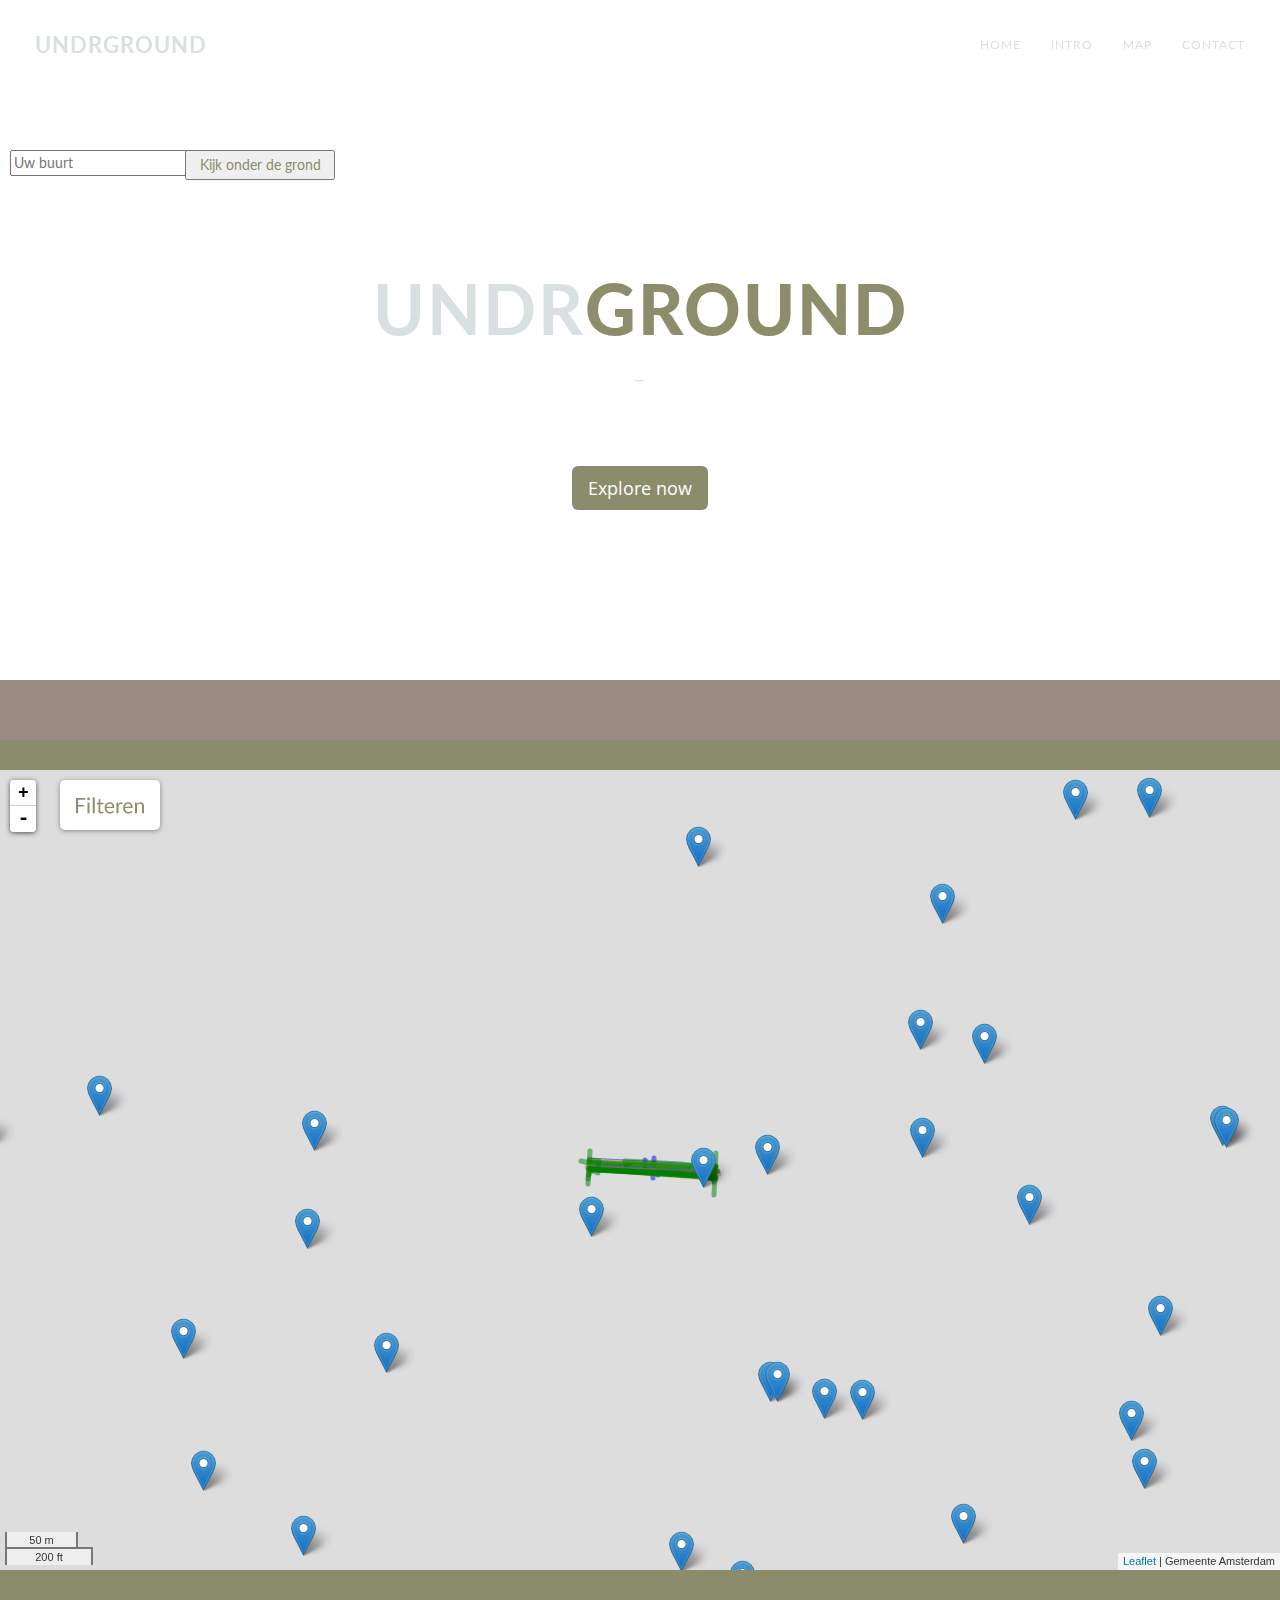
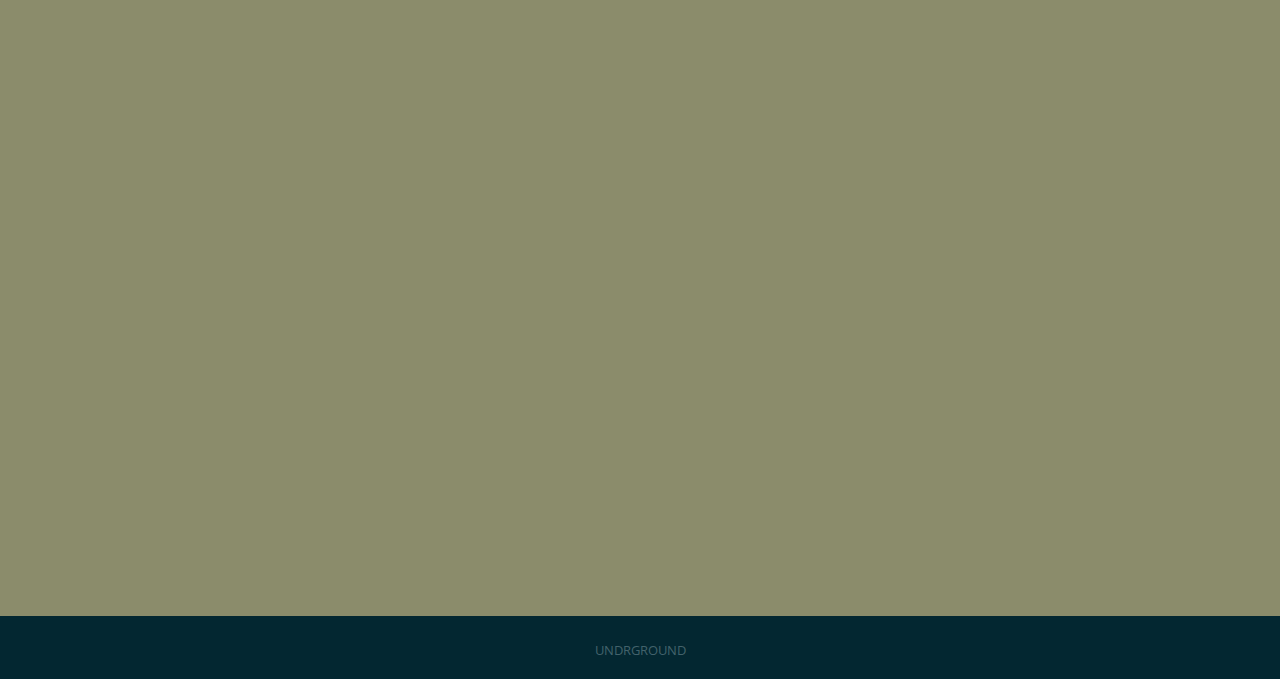
==== index.html @ a75edb36 "Initial commit" ====
<!DOCTYPE html>
<html lang="en">
<head>
<meta charset="utf-8">
<meta name="viewport" content="width=device-width, initial-scale=1">
<title>UNDRGROUND</title>
<meta name="description" content="">
<meta name="author" content="">

<!-- Favicons
    ================================================== -->
<link rel="shortcut icon" href="img/favicon.ico" type="image/x-icon">
<link rel="apple-touch-icon" href="img/apple-touch-icon.png">
<link rel="apple-touch-icon" sizes="72x72" href="img/apple-touch-icon-72x72.png">
<link rel="apple-touch-icon" sizes="114x114" href="img/apple-touch-icon-114x114.png">

<!-- Bootstrap -->
<link rel="stylesheet" type="text/css"  href="css/bootstrap.css">
<link rel="stylesheet" type="text/css" href="fonts/font-awesome/css/font-awesome.css">

<!-- Slider
    ================================================== -->
<link href="css/owl.carousel.css" rel="stylesheet" media="screen">
<link href="css/owl.theme.css" rel="stylesheet" media="screen">

<!-- Stylesheet
    ================================================== -->
<link rel="stylesheet" type="text/css"  href="css/style.css">
<link rel="stylesheet" type="text/css" href="css/animate.min.css">
<link href='http://fonts.googleapis.com/css?family=Lato:400,700,900,300' rel='stylesheet' type='text/css'>
<link href='http://fonts.googleapis.com/css?family=Open+Sans:400,700,800,600,300' rel='stylesheet' type='text/css'>
<script type="text/javascript" src="js/modernizr.custom.js"></script>
  <link rel="stylesheet" href="leaflet/leaflet.css" />
  <script src="leaflet/leaflet.js"></script>
  <link rel="stylesheet" type="text/css" href="css/mapstyle.css" />
  <script src="js/jquery-1.12.0.js"></script>
  <script src="js/jquery.scrollTo.js"></script>
  <script type="text/javascript" src="js/TweenMax.min.js"></script>
  <script type="text/javascript" src="scrollmagic/minified/ScrollMagic.min.js"></script>
  <script type="text/javascript" src="scrollmagic/uncompressed/ScrollMagic.js"></script>
  <script src="https://cdnjs.cloudflare.com/ajax/libs/ScrollMagic/2.0.3/plugins/animation.gsap.min.js"></script>
  <script src="https://cdnjs.cloudflare.com/ajax/libs/ScrollMagic/2.0.2/plugins/debug.addIndicators.min.js"></script>

<!-- HTML5 shim and Respond.js for IE8 support of HTML5 elements and media queries -->
<!-- WARNING: Respond.js doesn't work if you view the page via file:// -->
<!--[if lt IE 9]>
      <script src="https://oss.maxcdn.com/html5shiv/3.7.2/html5shiv.min.js"></script>
      <script src="https://oss.maxcdn.com/respond/1.4.2/respond.min.js"></script>
    <![endif]-->
</head>
<body>
<div id="preloader">
  <div id="status"> <img src="img/preloader.gif" height="64" width="64" alt=""> </div>
</div>
<!-- Navigation
    ==========================================-->
<nav id="menu" class="navbar navbar-default navbar-fixed-top">
  <div class="container"> 
    <!-- Brand and toggle get grouped for better mobile display -->
    <div class="navbar-header">
      <button type="button" class="navbar-toggle collapsed" data-toggle="collapse" data-target="#bs-example-navbar-collapse-1"> <span class="sr-only">Toggle navigation</span> <span class="icon-bar"></span> <span class="icon-bar"></span> <span class="icon-bar"></span> </button>
      <a class="navbar-brand" href="index.html"><i class="fa fa-flag-checkered fa-flip-horizontal"></i> UNDRGROUND<strong></strong></a> </div>
    
    <!-- Collect the nav links, forms, and other content for toggling -->
    <div class="collapse navbar-collapse" id="bs-example-navbar-collapse-1">
      <ul class="nav navbar-nav navbar-right">
        <li><a href="#home" class="page-scroll">Home</a></li>
        <li><a href="#services-section" class="page-scroll">Intro</a></li>
        <li><a href="#about-section" class="page-scroll">Map</a></li>
        <li><a href="#contact-section" class="page-scroll">Contact</a></li>
      </ul>
    </div>
    <!-- /.navbar-collapse --> 
  </div>
  <!-- /.container-fluid --> 
</nav>

<!-- Header -->
<header class="text-center" name="home">
  <div class="intro-text">
    <h1 class="wow fadeInDown">Undr<strong><span class="color">ground</span></strong></h1>
    <p class="wow fadeInDown">_</p>
    <a href="#about-section" class="btn btn-default btn-lg page-scroll wow fadeInUp" data-wow-delay="200ms">Explore now</a> </div>
</header>

<!-- Services Section -->
<div id="services-section" class="text-center">
  <div class="container">
    <div class="section-title wow fadeInDown">
      <h2 class="none"><strong>INTRO</strong></h2>
      <?xml version="1.0" encoding="utf-8"?>
<!-- Generator: Adobe Illustrator 17.0.0, SVG Export Plug-In . SVG Version: 6.00 Build 0)  -->
<div id="wrap">
<div id="anim">

</div>
</div>

    </div>
  </div>
</div>
<!-- About Section -->
<div id="about-section">
  <div>
    <div class="section-title text-center wow fadeInDown">
      <h2 class="none"><strong></strong>MAP</h2>
      <input type="text" id="search" placeholder="Uw buurt" required="required">
      <button onclick="undrGround()" type="submit" id="zoek">Kijk onder de grond</button>
        <div id="map"></div>
    </div>
  </div>
</div>
<!-- Contact Section -->
<div id="contact-section" class="text-center">
  <div class="container">
    <div class="section-title wow fadeInDown">
      <h2><strong>CONTACT</strong> UNDRGROUND</h2>
      <hr>
      <p>Heeft u vragen over graafwerkzaamheden of kabels/leidingen? Neem dan contact met ons op.</p>
    </div>
    <div class="col-md-8 col-md-offset-2 wow fadeInUp" data-wow-delay="400ms">
	<h3>Stuur ons een bericht</h3>
      <form name="sentMessage" id="contactForm" novalidate>
        <div class="row">
          <div class="col-md-6">
            <div class="form-group">
              <input type="text" id="name" class="form-control" placeholder="Uw naam" required="required">
              <p class="help-block text-danger"></p>
            </div>
          </div>
          <div class="col-md-6">
            <div class="form-group">
              <input type="email" id="email" class="form-control" placeholder="Uw email" required="required">
              <p class="help-block text-danger"></p>
            </div>
          </div>
        </div>
        <div class="form-group">
          <textarea name="message" id="message" class="form-control" rows="4" placeholder="Uw bericht" required></textarea>
          <p class="help-block text-danger"></p>
        </div>
        <div id="success"></div>
        <button type="submit" class="btn btn-default">Versturen</button>
      </form>
    </div>
  </div>
</div>
<div id="footer">
  <div class="container">
      <p>UNDRGROUND</p>
  </div>
</div>


<!-- jQuery (necessary for Bootstrap's JavaScript plugins) --> 
<script src="https://ajax.googleapis.com/ajax/libs/jquery/1.11.1/jquery.min.js"></script> 
<script type="text/javascript" src="js/jquery.1.11.1.js"></script> 
<!-- Include all compiled plugins (below), or include individual files as needed --> 
<script type="text/javascript" src="js/bootstrap.js"></script> 
<script type="text/javascript" src="js/SmoothScroll.js"></script> 
<script type="text/javascript" src="js/wow.min.js"></script> 
<script type="text/javascript" src="js/jquery.prettyPhoto.js"></script> 
<script type="text/javascript" src="js/jquery.isotope.js"></script> 
<script type="text/javascript" src="js/jqBootstrapValidation.js"></script> 
<script type="text/javascript" src="js/contact_me.js"></script> 
<script type="text/javascript" src="js/owl.carousel.js"></script> 

<!-- Javascripts
    ================================================== --> 
<script type="text/javascript" src="js/main.js"></script>
  <script type="text/javascript" src="js/amsterdam.js"></script>
  <script type="text/javascript" src="js/scriptmap.js"></script>
</body>
</html>
---- css/style.css ----
body, html {
	font-family: 'Lato', sans-serif;
	text-rendering: optimizeLegibility !important;
	-webkit-font-smoothing: antialiased !important;
	color: #1c424d;
}
h1 {
	font-weight: 700;
}
h1 strong {
	font-weight: 900;
}
h2 {
	font-size: 36px;
	margin: 0;
}
h3 {
	font-size: 16px;
	font-weight: 700;
}
h5 {
	text-transform: uppercase;
	font-weight: 700;
	line-height: 20px;
}
p {
	font-family: 'Open Sans', sans-serif;
	font-size: 13px;
}
a {
	color: #5b777f;
	transition: all 0.5s;
}
a:hover, a:focus {
	text-decoration: none;
	color: #f1c40f;
}
.img-centered {
	margin: 0 auto;
}
ul, ol {
	list-style: none;
}
.clearfix:after {
	visibility: hidden;
	display: block;
	font-size: 0;
	content: " ";
	clear: both;
	height: 0;
}
.clearfix {
	display: inline-block;
}
* html .clearfix {
	height: 1%;
}
.clearfix {
	display: block;
}
#preloader {
	position: fixed;
	top: 0;
	left: 0;
	right: 0;
	bottom: 0;
	background: #032e3a;
	z-index: 99999;
	height: 100%;
}
#status {
	position: absolute;
	left: 50%;
	top: 50%;
	width: 64px;
	height: 64px;
	margin: -32px 0 0 -32px;
	padding: 0;
}
.section-title {
	padding: 30px 0;
}
.section-title h2 {
	font-weight: 400;
	margin-bottom: 26px;
}
hr {
	height: 3px;
	width: 60px;
	position: relative;
	background: #626a29;
	border: 0;
	margin-bottom: 30px;
}
/* Navigation */
#menu {
	padding: 20px;
	transition: all 0.8s;
}
#menu.navbar-default {
	background-color: rgba(248, 248, 248, 0);
	border-color: rgba(231, 231, 231, 0);
}
#menu a.navbar-brand {
	text-transform: uppercase;
	font-size: 22px;
	color: #d9e0e2;
	font-weight: 700;
	letter-spacing: 1px;
}
#menu a.navbar-brand i.fa {
	color: #8B8C6B;
}
#menu.navbar-default .navbar-nav > li > a {
	text-transform: uppercase;
	color: #d9e0e2;
	font-size: 12px;
	letter-spacing: 1px;
}
#menu.navbar-default .navbar-nav > li > a:hover {
	color: #8B8C6B;
}
.on {
	background-color: #032731 !important;
	padding: 0 !important;
}
.navbar-default .navbar-nav > .active > a, .navbar-default .navbar-nav > .active > a:hover, .navbar-default .navbar-nav > .active > a:focus {
	color: ##8B8C6B !important;
	background-color: transparent;
}
.navbar-toggle {
	border-radius: 0;
}
.navbar-default .navbar-toggle:hover, .navbar-default .navbar-toggle:focus {
	background-color: #8B8C6B;
	border-color: #8B8C6B;
}
.navbar-default .navbar-toggle:hover>.icon-bar {
	background-color: #FFF;
}
/* Home Style */
header {
	background: url(../img/blaadje.jpg) no-repeat bottom center;
	background-size: cover;
	color: #d9e0e2;
	position: relative;
	height: 100%;
}
header p {
	color: #d9e0e2;
	font-size: 20px;
	margin-bottom: 80px;
	text-transform: uppercase;
	letter-spacing: 1px;
}
.intro-text {
	position: relative;
	padding-top: 250px;
	padding-right: 0;
	padding-left: 0;
	padding-bottom: 170px;
}
.intro-text H1 {
	font-size: 70px;
	text-transform: uppercase;
	color: #d9e0e2;
	letter-spacing: 2px;
}
.color {
	color: #8D8C6B;
}
.btn-default {
	color: #fff;
	font-family: 'Open Sans', sans-serif;
	background-color: #8B8C6B;
	border: 0;
	margin: 0 8px;
	font-size: 18px;
	transition: all 0.5s;
}
.btn-default:hover, .btn-default:focus, .btn-default.focus, .btn-default:active, .btn-default.active {
	background-color: #8B8C6B;
}
/* Services Section */
#services-section {
	/* Permalink - use to edit and share this gradient: http://colorzilla.com/gradient-editor/#032731+0,032e3a+20,032e3a+100,032731+100 */
	background: rgb(151, 139, 127); /* Old browsers */
	background: -moz-linear-gradient(top, rgba(151, 139, 127, 1) 0%, rgba(151, 139, 127, 1) 25%, rgba(151, 139, 127, 1) 75%, rgba(151, 139, 127, 1) 100%); /* FF3.6-15 */
	background: -webkit-linear-gradient(top, rgba(151, 139, 127, 1) 0%, rgba(151, 139, 127, 1) 25%, rgba(151, 139, 127, 1) 75%, rgba(151, 139, 127, 1) 100%); /* Chrome10-25,Safari5.1-6 */
	background: linear-gradient(to bottom, rgba(151, 139, 127, 1) 0%, rgba(151, 139, 127, 1) 25%, rgba(151, 139, 127, 1) 75%, rgba(151, 139, 127, 1) 100%); /* W3C, IE10+, FF16+, Chrome26+, Opera12+, Safari7+ */
filter: progid:DXImageTransform.Microsoft.gradient( startColorstr='#978B7F', endColorstr='#978B7F', GradientType=0 ); /* IE6-9 */
}
#services-section h4 {
	color: #81969c;
	text-transform: uppercase;
}
.space {
	margin-top: 40px;
}
#services-section i.fa {
	font-size: 40px;
	border: 0;
	width: 100px;
	height: 80px;
	padding: 22px 25px;
	background: #8B8C6B;
	margin-bottom: 6px;
	border-radius: 10%;
	color: #8D8C6B;
	transition: all 0.5s;
}
#services-section .service:hover>i.fa {
	background: #0b3540;
}
/* Gallery Section 
==============================*/
#works-section {
	padding: 80px 0;
	/* Permalink - use to edit and share this gradient: http://colorzilla.com/gradient-editor/#c1a618+0,f1c40f+25,f1c40f+75,c1a618+100 */
	background: rgb(255,255,255); /* Old browsers */
	background: -moz-linear-gradient(top, rgba(255, 255, 255, 1) 0%, rgba(255, 255, 255, 1) 25%, rgba(255, 255, 255, 1) 75%, rgba(255, 255, 255, 1) 100%); /* FF3.6-15 */
	background: -webkit-linear-gradient(top, rgba(255, 255, 255, 1) 0%, rgba(255, 255, 255, 1) 25%, rgba(255, 255, 255, 1) 75%, rgba(255, 255, 255, 1) 100%); /* Chrome10-25,Safari5.1-6 */
	background: linear-gradient(to bottom, rgba(255, 255, 255, 1) 0%, rgba(255, 255, 255, 1) 25%, rgba(255, 255, 255, 1) 75%, rgba(255, 255, 255, 1) 100%); /* W3C, IE10+, FF16+, Chrome26+, Opera12+, Safari7+ */
filter: progid:DXImageTransform.Microsoft.gradient( startColorstr='#ffffff', endColorstr='#ffffff', GradientType=0 ); /* IE6-9 */
}
#works-section i.fa {
	font-size: 30px;
	padding: 5px;
	color: #f1c40f;
}
.categories {
	padding-bottom: 30px;
	text-align: center;
}
#works-section hr {
	background: #a9971c;
}
ul.cat li {
	display: inline-block;
}
ol.type li {
	display: inline-block;
	margin-left: 20px;
}
ol.type li a {
	color: #51633d;
	border: 1px solid #f7dc6f;
	padding: 8px 16px;
	border-radius: 3px;
}
ol.type li a.active {
	background: #f7dc6f;
}
ol.type li a:hover {
	background: #f7dc6f;
}
.isotope-item {
	z-index: 2
}
.isotope-hidden.isotope-item {
	z-index: 1
}
.isotope, .isotope .isotope-item {
	/* change duration value to whatever you like */
	-webkit-transition-duration: 0.8s;
	-moz-transition-duration: 0.8s;
	transition-duration: 0.8s;
}
.isotope-item {
	margin-right: -1px;
	-webkit-backface-visibility: hidden;
	backface-visibility: hidden;
}
.isotope {
	-webkit-backface-visibility: hidden;
	backface-visibility: hidden;
	-webkit-transition-property: height, width;
	-moz-transition-property: height, width;
	transition-property: height, width;
}
.isotope .isotope-item {
	-webkit-backface-visibility: hidden;
	backface-visibility: hidden;
	-webkit-transition-property: -webkit-transform, opacity;
	-moz-transition-property: -moz-transform, opacity;
	transition-property: transform, opacity;
}
.portfolio-item {
	margin-bottom: 30px;
}
.portfolio-item .hover-bg {
	height: 260px;
	overflow: hidden;
	position: relative;
}
.hover-bg .hover-text {
	position: absolute;
	text-align: center;
	margin: 0 auto;
	color: #c0cbce;
	background: rgba(3, 46, 58, 0.8);
	padding: 25% 0;
	height: 100%;
	width: 100%;
	opacity: 0;
	transition: all 0.5s;
}
.hover-bg .hover-text>h4 {
	opacity: 0;
	-webkit-transform: translateY(100%);
	transform: translateY(100%);
	transition: all 0.3s;
	font-size: 20px;
}
.hover-bg:hover .hover-text>h4 {
	opacity: 1;
	-webkit-backface-visibility: hidden;
	-webkit-transform: translateY(0);
	transform: translateY(0);
}
.hover-bg .hover-text>i {
	opacity: 0;
	-webkit-transform: translateY(0);
	transform: translateY(0);
	transition: all 0.3s;
}
.hover-bg:hover .hover-text>i {
	opacity: 1;
	-webkit-backface-visibility: hidden;
	-webkit-transform: translateY(100%);
	transform: translateY(100%);
}
.hover-bg:hover .hover-text {
	opacity: 1;
}
.portfolio-modal .modal-content {
	padding: 100px 0;
	min-height: 100%;
	border: 0;
	border-radius: 0;
	text-align: center;
	background-clip: border-box;
	-webkit-box-shadow: none;
	box-shadow: none;
	background: #f1c40f;
}
.portfolio-modal .modal-content h2 {
	margin-bottom: 15px;
	font-size: 2.5em;
}
.portfolio-modal .modal-content p {
	margin-bottom: 30px;
}
.portfolio-modal .modal-content p.item-intro {
	margin: 10px 0 30px;
	font-size: 14px;
	font-style: italic;
}
.portfolio-modal .modal-content ul.list-inline {
	margin-top: 0;
	margin-bottom: 30px;
}
.portfolio-modal .modal-content img {
	margin-bottom: 30px;
}
.portfolio-modal .close-modal {
	position: absolute;
	top: 25px;
	right: 25px;
	width: 75px;
	height: 75px;
	background-color: transparent;
	cursor: pointer;
}
.portfolio-modal .close-modal:hover {
	opacity: .3;
}
.portfolio-modal .close-modal .lr {
	z-index: 1051;
	width: 1px;
	height: 75px;
	margin-left: 35px;
	background-color: #222;
	-webkit-transform: rotate(45deg);
	-ms-transform: rotate(45deg);
	transform: rotate(45deg);
}
.portfolio-modal .close-modal .lr .rl {
	z-index: 1052;
	width: 1px;
	height: 75px;
	background-color: #222;
	-webkit-transform: rotate(90deg);
	-ms-transform: rotate(90deg);
	transform: rotate(90deg);
}
.portfolio-modal .btn-primary {
	color: #a7b6ba;
	background-color: #1d434e;
	border-color: #1d434e;
}
.portfolio-modal .btn-primary:hover, .portfolio-modal .btn-primary:focus, .portfolio-modal .btn-primary.focus, .portfolio-modal .btn-primary:active, .portfolio-modal .btn-primary.active {
	color: #a7b6ba;
	background-color: #032e3a;
	border-color: #032e3a;
}
/* About Section */
#about-section {
	/* Permalink - use to edit and share this gradient: http://colorzilla.com/gradient-editor/#032731+0,032e3a+20,032e3a+100,032731+100 */
	background: rgb(139,140,107); /* Old browsers */
	background: -moz-linear-gradient(top, rgba(139, 140, 107, 1) 0%, rgba(139, 140, 107, 1) 20%, rgba(139, 140, 107, 1) 100%, rgba(139, 140, 107, 1) 100%); /* FF3.6-15 */
	background: -webkit-linear-gradient(top, rgba(139, 140, 107, 1) 0%, rgba(139, 140, 107, 1) 20%, rgba(139, 140, 107, 1) 100%, rgba(139, 140, 107, 1) 100%); /* Chrome10-25,Safari5.1-6 */
	background: linear-gradient(to bottom, rgba(139, 140, 107, 1) 0%, rgba(139, 140, 107, 1) 20%, rgba(139, 140, 107, 1) 100%, rgba(139, 140, 107, 1) 100%); /* W3C, IE10+, FF16+, Chrome26+, Opera12+, Safari7+ */
filter: progid:DXImageTransform.Microsoft.gradient( startColorstr='#8B8C6B', endColorstr='#8B8C6B', GradientType=0 ); /* IE6-9 */
	color: #fff;
}
#about-section h4 {
	color: #81969c;
	font-size: 20px;
}
#about-section li {
	margin-bottom: 6px;
	list-style: none;
	padding: 0;
}
#about-section li:before {
	content: "✓";
	color: #8B8C6B;
	padding-right: 5px;
}
/* Team Section */
#team-section {
	padding: 80px 0;
	/* Permalink - use to edit and share this gradient: http://colorzilla.com/gradient-editor/#c1a618+0,f1c40f+25,f1c40f+75,c1a618+100 */
	background: rgb(193,166,24); /* Old browsers */
	background: -moz-linear-gradient(top, rgba(193,166,24,1) 0%, rgba(241,196,15,1) 25%, rgba(241,196,15,1) 75%, rgba(193,166,24,1) 100%); /* FF3.6-15 */
	background: -webkit-linear-gradient(top, rgba(193,166,24,1) 0%, rgba(241,196,15,1) 25%, rgba(241,196,15,1) 75%, rgba(193,166,24,1) 100%); /* Chrome10-25,Safari5.1-6 */
	background: linear-gradient(to bottom, rgba(193,166,24,1) 0%, rgba(241,196,15,1) 25%, rgba(241,196,15,1) 75%, rgba(193,166,24,1) 100%); /* W3C, IE10+, FF16+, Chrome26+, Opera12+, Safari7+ */
filter: progid:DXImageTransform.Microsoft.gradient( startColorstr='#c1a618', endColorstr='#c1a618', GradientType=0 ); /* IE6-9 */
}
#team-section hr {
	background: #a9971c;
}
#team-section .item {
	padding: 0;
	margin: 15px;
	text-align: center;
}
img.img-circle.team-img {
	width: 120px;
	height: 120px;
	border: 4px solid transparent;
	transition: all 0.5s;
}
#team-section .thumbnail {
	background: transparent;
	border: 0;
}
#team-section .thumbnail .caption {
	padding: 9px;
	color: #1c424d;
}
#team-section i.fa {
	font-size: 16px;
	color: #faeaab;
	margin-top: 10px;
}
#team-section i.fa:hover {
	color: #1c424d;
}
.owl-theme .owl-controls .owl-page span {
	display: block;
	width: 10px;
	height: 10px;
	margin: 5px 7px;
	filter: Alpha(Opacity=1);
	opacity: 1;
	-webkit-border-radius: 0;
	-moz-border-radius: 20px;
	border-radius: 50%;
	background: #42626b;
	transition: all 0.5s;
}
.owl-theme .owl-controls .owl-page.active span, .owl-theme .owl-controls.clickable .owl-page:hover span {
	filter: Alpha(Opacity=100);
	opacity: 1;
	background: #f1c40f;
}
.owl-theme .owl-controls .owl-page.active span {
	background: #f1c40f;
}
/* Testimonials Section */
#testimonials-section {
	padding: 80px 0;
	/* Permalink - use to edit and share this gradient: http://colorzilla.com/gradient-editor/#032731+0,032e3a+20,032e3a+100,032731+100 */
	background: url(../img/testimonials-bg.jpg);
	background-size: cover;
	background-attachment: fixed;
	color: #5b777f;
}
#testimonial {
	padding: 30px 0;
}
#testimonial .item {
	display: block;
	width: 100%;
	height: auto;
}
#testimonial .item p {
	font-weight: 400;
	margin: 0 0 30px 0;
}
/* Contact Section */
#contact-section {
	padding: 80px 0 20px 0;
	/* Permalink - use to edit and share this gradient: http://colorzilla.com/gradient-editor/#c1a618+0,f1c40f+25,f1c40f+75,c1a618+100 */
	background: rgb(139,140,107); /* Old browsers */
	background: -moz-linear-gradient(top, rgba(139, 140, 107, 1) 0%, rgba(139, 140, 107, 1) 20%, rgba(139, 140, 107, 1) 100%, rgba(139, 140, 107, 1) 100%); /* FF3.6-15 */
	background: -webkit-linear-gradient(top, rgba(139, 140, 107, 1) 0%, rgba(139, 140, 107, 1) 20%, rgba(139, 140, 107, 1) 100%, rgba(139, 140, 107, 1) 100%); /* Chrome10-25,Safari5.1-6 */
	background: linear-gradient(to bottom, rgba(139, 140, 107, 1) 0%, rgba(139, 140, 107, 1) 20%, rgba(139, 140, 107, 1) 100%, rgba(139, 140, 107, 1) 100%); /* W3C, IE10+, FF16+, Chrome26+, Opera12+, Safari7+ */
filter: progid:DXImageTransform.Microsoft.gradient( startColorstr='#8B8C6B', endColorstr='#8B8C6B', GradientType=0 ); /* IE6-9 */
	color: #fff;
}
#contact-section hr {
	background: #a9971c;
}
#contact-section h3 {
	font-size: 20px;
	font-weight: 400;
}
#contact-section form {
	padding: 30px 0;
}
#contact-section .fa {
	color: #f8e287;
	margin-bottom: 10px;
}
label {
	font-size: 12px;
	font-weight: 400;
	font-family: 'Open Sans', sans-serif;
	float: left;
}
#contact-section .form-control {
	display: block;
	width: 100%;
	padding: 6px 12px;
	font-size: 14px;
	line-height: 1.42857143;
	color: #555;
	background-color: #fff;
	background-image: none;
	border: 1px solid #ccc;
	border-radius: 2px;
	-webkit-box-shadow: none;
	box-shadow: none;
	-webkit-transition: none;
	-o-transition: none;
	transition: none;
}
#contact-section .form-control:focus {
	border-color: inherit;
	outline: 0;
	-webkit-box-shadow: transparent;
	box-shadow: transparent;
}
#contact-section .social {
	margin-top: 60px;
}
#contact-section .social ul li {
	display: inline-block;
	margin: 0 20px;
}
#contact-section .social i.fa {
	font-size: 26px;
	padding: 4px 5px;
	color: #f8e287;
	transition: all 0.5s;
}
#contact-section .social i.fa:hover {
	color: #032731;
}
#contact-section .btn {
	background: transparent;
	border: 2px solid #fef9e7;
	border-radius: 4px;
	padding: 6px 14px;
	margin-top: 20px;
	color: #fef9e7;
	font-size: 16px;
	transition: all 0.5s;
}
#contact-section .btn:hover, #contact-section .btn:focus {
	background: #fef9e7;
	border: 2px solid #fef9e7;
	color: #5b777f;
}
#contact-section .text-danger {
	color: #cc3300;
	text-align: left;
}
.btn:active, .btn.active {
	background-image: none;
	outline: 0;
	-webkit-box-shadow: none;
	box-shadow: none;
}
a:focus, .btn:focus, .btn:active:focus, .btn.active:focus, .btn.focus, .btn:active.focus, .btn.active.focus {
	outline: none;
	outline-offset: none;
}
/* Footer */
#footer {
	background: #032731;
	padding: 15px 0 10px 0;
	color: #42626b;
	text-align: center;
}
#footer p {
	margin-top: 10px;
}

@media (max-width: 768px) {
.content {
	padding: 40% 0 0;
}
}

@media (max-width: 603px) {
#menu.navbar-default {
	background-color: rgba(0, 0, 0, 0.7);
}
label {
	float: none !important
}
.hover-bg .hover-text {
	padding: 12% 10%;
}
}

@media (max-width: 360px) {
.hover-bg .hover-text {
	padding: 22% 10%;
}
}
---- leaflet/leaflet.css ----
/* required styles */

.leaflet-map-pane,
.leaflet-tile,
.leaflet-marker-icon,
.leaflet-marker-shadow,
.leaflet-tile-pane,
.leaflet-tile-container,
.leaflet-overlay-pane,
.leaflet-shadow-pane,
.leaflet-marker-pane,
.leaflet-popup-pane,
.leaflet-overlay-pane svg,
.leaflet-zoom-box,
.leaflet-image-layer,
.leaflet-layer {
	position: absolute;
	left: 0;
	top: 0;
	}
.leaflet-container {
	overflow: hidden;
	-ms-touch-action: none;
	touch-action: none;
	}
.leaflet-tile,
.leaflet-marker-icon,
.leaflet-marker-shadow {
	-webkit-user-select: none;
	   -moz-user-select: none;
	        user-select: none;
	-webkit-user-drag: none;
	}
.leaflet-marker-icon,
.leaflet-marker-shadow {
	display: block;
	}
/* map is broken in FF if you have max-width: 100% on tiles */
.leaflet-container img {
	max-width: none !important;
	}
/* stupid Android 2 doesn't understand "max-width: none" properly */
.leaflet-container img.leaflet-image-layer {
	max-width: 15000px !important;
	}
.leaflet-tile {
	filter: inherit;
	visibility: hidden;
	}
.leaflet-tile-loaded {
	visibility: inherit;
	}
.leaflet-zoom-box {
	width: 0;
	height: 0;
	}
/* workaround for https://bugzilla.mozilla.org/show_bug.cgi?id=888319 */
.leaflet-overlay-pane svg {
	-moz-user-select: none;
	}

.leaflet-tile-pane    { z-index: 2; }
.leaflet-objects-pane { z-index: 3; }
.leaflet-overlay-pane { z-index: 4; }
.leaflet-shadow-pane  { z-index: 5; }
.leaflet-marker-pane  { z-index: 6; }
.leaflet-popup-pane   { z-index: 7; }

.leaflet-vml-shape {
	width: 1px;
	height: 1px;
	}
.lvml {
	behavior: url(#default#VML);
	display: inline-block;
	position: absolute;
	}


/* control positioning */

.leaflet-control {
	position: relative;
	z-index: 7;
	pointer-events: auto;
	}
.leaflet-top,
.leaflet-bottom {
	position: absolute;
	z-index: 1000;
	pointer-events: none;
	}
.leaflet-top {
	top: 0;
	}
.leaflet-right {
	right: 0;
	}
.leaflet-bottom {
	bottom: 0;
	}
.leaflet-left {
	left: 0;
	}
.leaflet-control {
	float: left;
	clear: both;
	}
.leaflet-right .leaflet-control {
	float: right;
	}
.leaflet-top .leaflet-control {
	margin-top: 10px;
	}
.leaflet-bottom .leaflet-control {
	margin-bottom: 10px;
	}
.leaflet-left .leaflet-control {
	margin-left: 10px;
	}
.leaflet-right .leaflet-control {
	margin-right: 10px;
	}


/* zoom and fade animations */

.leaflet-fade-anim .leaflet-tile,
.leaflet-fade-anim .leaflet-popup {
	opacity: 0;
	-webkit-transition: opacity 0.2s linear;
	   -moz-transition: opacity 0.2s linear;
	     -o-transition: opacity 0.2s linear;
	        transition: opacity 0.2s linear;
	}
.leaflet-fade-anim .leaflet-tile-loaded,
.leaflet-fade-anim .leaflet-map-pane .leaflet-popup {
	opacity: 1;
	}

.leaflet-zoom-anim .leaflet-zoom-animated {
	-webkit-transition: -webkit-transform 0.25s cubic-bezier(0,0,0.25,1);
	   -moz-transition:    -moz-transform 0.25s cubic-bezier(0,0,0.25,1);
	     -o-transition:      -o-transform 0.25s cubic-bezier(0,0,0.25,1);
	        transition:         transform 0.25s cubic-bezier(0,0,0.25,1);
	}
.leaflet-zoom-anim .leaflet-tile,
.leaflet-pan-anim .leaflet-tile,
.leaflet-touching .leaflet-zoom-animated {
	-webkit-transition: none;
	   -moz-transition: none;
	     -o-transition: none;
	        transition: none;
	}

.leaflet-zoom-anim .leaflet-zoom-hide {
	visibility: hidden;
	}


/* cursors */

.leaflet-clickable {
	cursor: pointer;
	}
.leaflet-container {
	cursor: -webkit-grab;
	cursor:    -moz-grab;
	}
.leaflet-popup-pane,
.leaflet-control {
	cursor: auto;
	}
.leaflet-dragging .leaflet-container,
.leaflet-dragging .leaflet-clickable {
	cursor: move;
	cursor: -webkit-grabbing;
	cursor:    -moz-grabbing;
	}


/* visual tweaks */

.leaflet-container {
	background: #ddd;
	outline: 0;
	}
.leaflet-container a {
	color: #0078A8;
	}
.leaflet-container a.leaflet-active {
	outline: 2px solid orange;
	}
.leaflet-zoom-box {
	border: 2px dotted #38f;
	background: rgba(255,255,255,0.5);
	}


/* general typography */
.leaflet-container {
	font: 12px/1.5 "Helvetica Neue", Arial, Helvetica, sans-serif;
	}


/* general toolbar styles */

.leaflet-bar {
	box-shadow: 0 1px 5px rgba(0,0,0,0.65);
	border-radius: 4px;
	}
.leaflet-bar a,
.leaflet-bar a:hover {
	background-color: #fff;
	border-bottom: 1px solid #ccc;
	width: 26px;
	height: 26px;
	line-height: 26px;
	display: block;
	text-align: center;
	text-decoration: none;
	color: black;
	}
.leaflet-bar a,
.leaflet-control-layers-toggle {
	background-position: 50% 50%;
	background-repeat: no-repeat;
	display: block;
	}
.leaflet-bar a:hover {
	background-color: #f4f4f4;
	}
.leaflet-bar a:first-child {
	border-top-left-radius: 4px;
	border-top-right-radius: 4px;
	}
.leaflet-bar a:last-child {
	border-bottom-left-radius: 4px;
	border-bottom-right-radius: 4px;
	border-bottom: none;
	}
.leaflet-bar a.leaflet-disabled {
	cursor: default;
	background-color: #f4f4f4;
	color: #bbb;
	}

.leaflet-touch .leaflet-bar a {
	width: 30px;
	height: 30px;
	line-height: 30px;
	}


/* zoom control */

.leaflet-control-zoom-in,
.leaflet-control-zoom-out {
	font: bold 18px 'Lucida Console', Monaco, monospace;
	text-indent: 1px;
	}
.leaflet-control-zoom-out {
	font-size: 20px;
	}

.leaflet-touch .leaflet-control-zoom-in {
	font-size: 22px;
	}
.leaflet-touch .leaflet-control-zoom-out {
	font-size: 24px;
	}


/* layers control */

.leaflet-control-layers {
	box-shadow: 0 1px 5px rgba(0,0,0,0.4);
	background: #fff;
	border-radius: 5px;
	}
.leaflet-control-layers-toggle {
	background-image: url(images/filteren.png);
	width: 100px;
	height: 50px;
	}
.leaflet-retina .leaflet-control-layers-toggle {
	background-image: url(images/filteren.png);
	background-size: 26px 26px;
	}
.leaflet-touch .leaflet-control-layers-toggle {
	width: 44px;
	height: 44px;
	}
.leaflet-control-layers .leaflet-control-layers-list,
.leaflet-control-layers-expanded .leaflet-control-layers-toggle {
	display: none;
	}
.leaflet-control-layers-expanded .leaflet-control-layers-list {
	display: block;
	position: relative;
	}
.leaflet-control-layers-expanded {
	padding: 6px 10px 6px 6px;
	color: #333;
	background: #fff;
	}
.leaflet-control-layers-selector {
	margin-top: 2px;
	position: relative;
	top: 1px;
	}
.leaflet-control-layers label {
	display: block;
	}
.leaflet-control-layers-separator {
	height: 0;
	border-top: 1px solid #ddd;
	margin: 5px -10px 5px -6px;
	}


/* attribution and scale controls */

.leaflet-container .leaflet-control-attribution {
	background: #fff;
	background: rgba(255, 255, 255, 0.7);
	margin: 0;
	}
.leaflet-control-attribution,
.leaflet-control-scale-line {
	padding: 0 5px;
	color: #333;
	}
.leaflet-control-attribution a {
	text-decoration: none;
	}
.leaflet-control-attribution a:hover {
	text-decoration: underline;
	}
.leaflet-container .leaflet-control-attribution,
.leaflet-container .leaflet-control-scale {
	font-size: 11px;
	}
.leaflet-left .leaflet-control-scale {
	margin-left: 5px;
	}
.leaflet-bottom .leaflet-control-scale {
	margin-bottom: 5px;
	}
.leaflet-control-scale-line {
	border: 2px solid #777;
	border-top: none;
	line-height: 1.1;
	padding: 2px 5px 1px;
	font-size: 11px;
	white-space: nowrap;
	overflow: hidden;
	-moz-box-sizing: content-box;
	     box-sizing: content-box;

	background: #fff;
	background: rgba(255, 255, 255, 0.5);
	}
.leaflet-control-scale-line:not(:first-child) {
	border-top: 2px solid #777;
	border-bottom: none;
	margin-top: -2px;
	}
.leaflet-control-scale-line:not(:first-child):not(:last-child) {
	border-bottom: 2px solid #777;
	}

.leaflet-touch .leaflet-control-attribution,
.leaflet-touch .leaflet-control-layers,
.leaflet-touch .leaflet-bar {
	box-shadow: none;
	}
.leaflet-touch .leaflet-control-layers,
.leaflet-touch .leaflet-bar {
	border: 2px solid rgba(0,0,0,0.2);
	background-clip: padding-box;
	}


/* popup */

.leaflet-popup {
	position: absolute;
	text-align: center;
	}
.leaflet-popup-content-wrapper {
	padding: 1px;
	text-align: left;
	border-radius: 12px;
	}
.leaflet-popup-content {
	margin: 13px 19px;
	line-height: 1.4;
	color: #000;
	}
.leaflet-popup-content p {
	margin: 18px 0;
	}
.leaflet-popup-tip-container {
	margin: 0 auto;
	width: 40px;
	height: 20px;
	position: relative;
	overflow: hidden;
	}
.leaflet-popup-tip {
	width: 17px;
	height: 17px;
	padding: 1px;

	margin: -10px auto 0;

	-webkit-transform: rotate(45deg);
	   -moz-transform: rotate(45deg);
	    -ms-transform: rotate(45deg);
	     -o-transform: rotate(45deg);
	        transform: rotate(45deg);
	}
.leaflet-popup-content-wrapper,
.leaflet-popup-tip {
	background: white;

	box-shadow: 0 3px 14px rgba(0,0,0,0.4);
	}
.leaflet-container a.leaflet-popup-close-button {
	position: absolute;
	top: 0;
	right: 0;
	padding: 4px 4px 0 0;
	text-align: center;
	width: 18px;
	height: 14px;
	font: 16px/14px Tahoma, Verdana, sans-serif;
	color: #c3c3c3;
	text-decoration: none;
	font-weight: bold;
	background: transparent;
	}
.leaflet-container a.leaflet-popup-close-button:hover {
	color: #999;
	}
.leaflet-popup-scrolled {
	overflow: auto;
	border-bottom: 1px solid #ddd;
	border-top: 1px solid #ddd;
	}

.leaflet-oldie .leaflet-popup-content-wrapper {
	zoom: 1;
	}
.leaflet-oldie .leaflet-popup-tip {
	width: 24px;
	margin: 0 auto;

	-ms-filter: "progid:DXImageTransform.Microsoft.Matrix(M11=0.70710678, M12=0.70710678, M21=-0.70710678, M22=0.70710678)";
	filter: progid:DXImageTransform.Microsoft.Matrix(M11=0.70710678, M12=0.70710678, M21=-0.70710678, M22=0.70710678);
	}
.leaflet-oldie .leaflet-popup-tip-container {
	margin-top: -1px;
	}

.leaflet-oldie .leaflet-control-zoom,
.leaflet-oldie .leaflet-control-layers,
.leaflet-oldie .leaflet-popup-content-wrapper,
.leaflet-oldie .leaflet-popup-tip {
	border: 1px solid #999;
	}


/* div icon */

.leaflet-div-icon {
	background: #fff;
	border: 1px solid #666;
	}
---- css/mapstyle.css ----
html, body,{
	height: 100%;
	width: 100%;
}

#map{
	width: 100%;
	height: 800px;
}

.check{
	float: right;
	top: 0;
	right: 0;
	position: absolute;
	background-color: white;
	padding: 1em;
}

#wrap {
    width: 100%;
}

#anim{
	width: 100%;
}

.none { 
	display: none;
}

.leaflet-control-layers{
	margin-top: -52px !important;
    margin-left: 60px !important;
}

#search{
    position: absolute;
    left: 0px;
    top: 0px;
    z-index: 1001;
    margin-top: 150px;
    margin-left: 10px;
    color: #000;
}

#zoek{
    position: absolute;
    left: 0px;
    top: 0px;
    z-index: 1001;
    margin-top: 150px;
    margin-left: 185px;
    color: #8B8C6B;
    font-family: 'Lato';
    font-size: 1em;
    text-align: center;
    width: 150px;
    height: 30px;
}
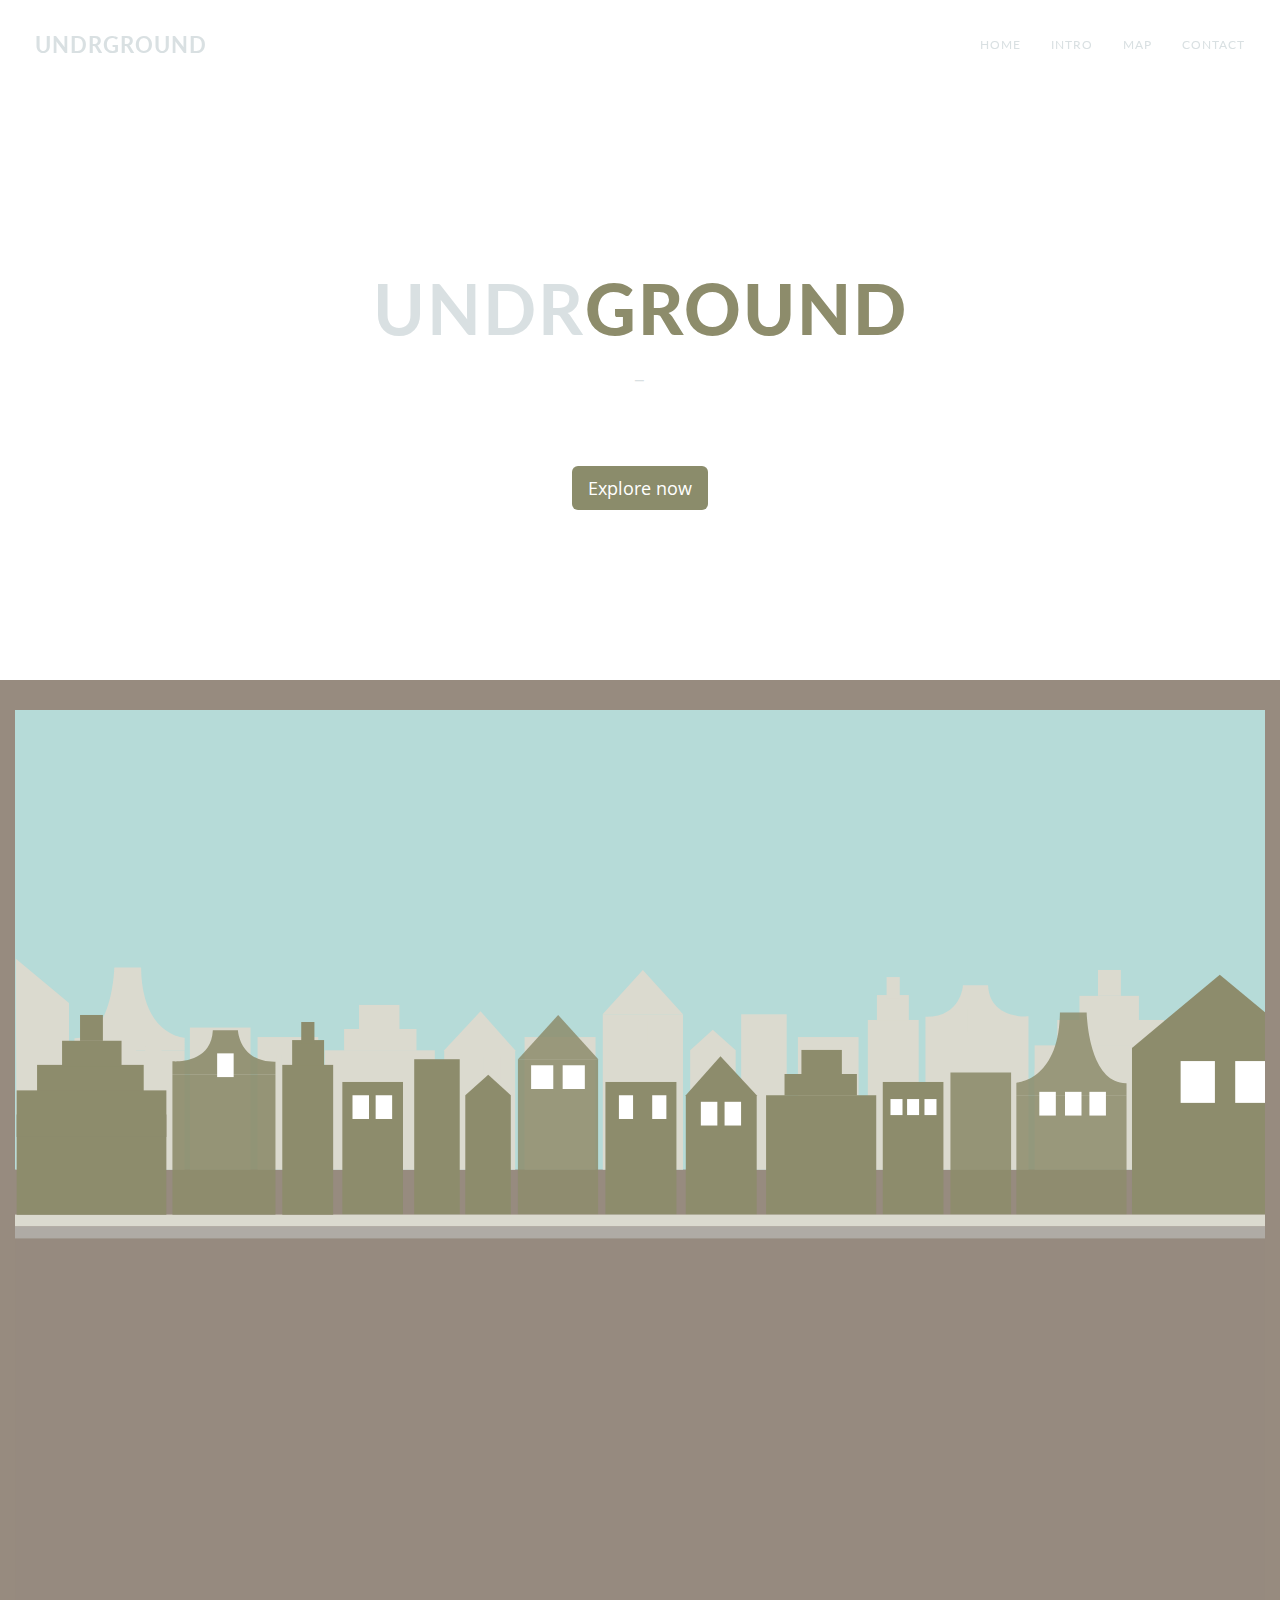
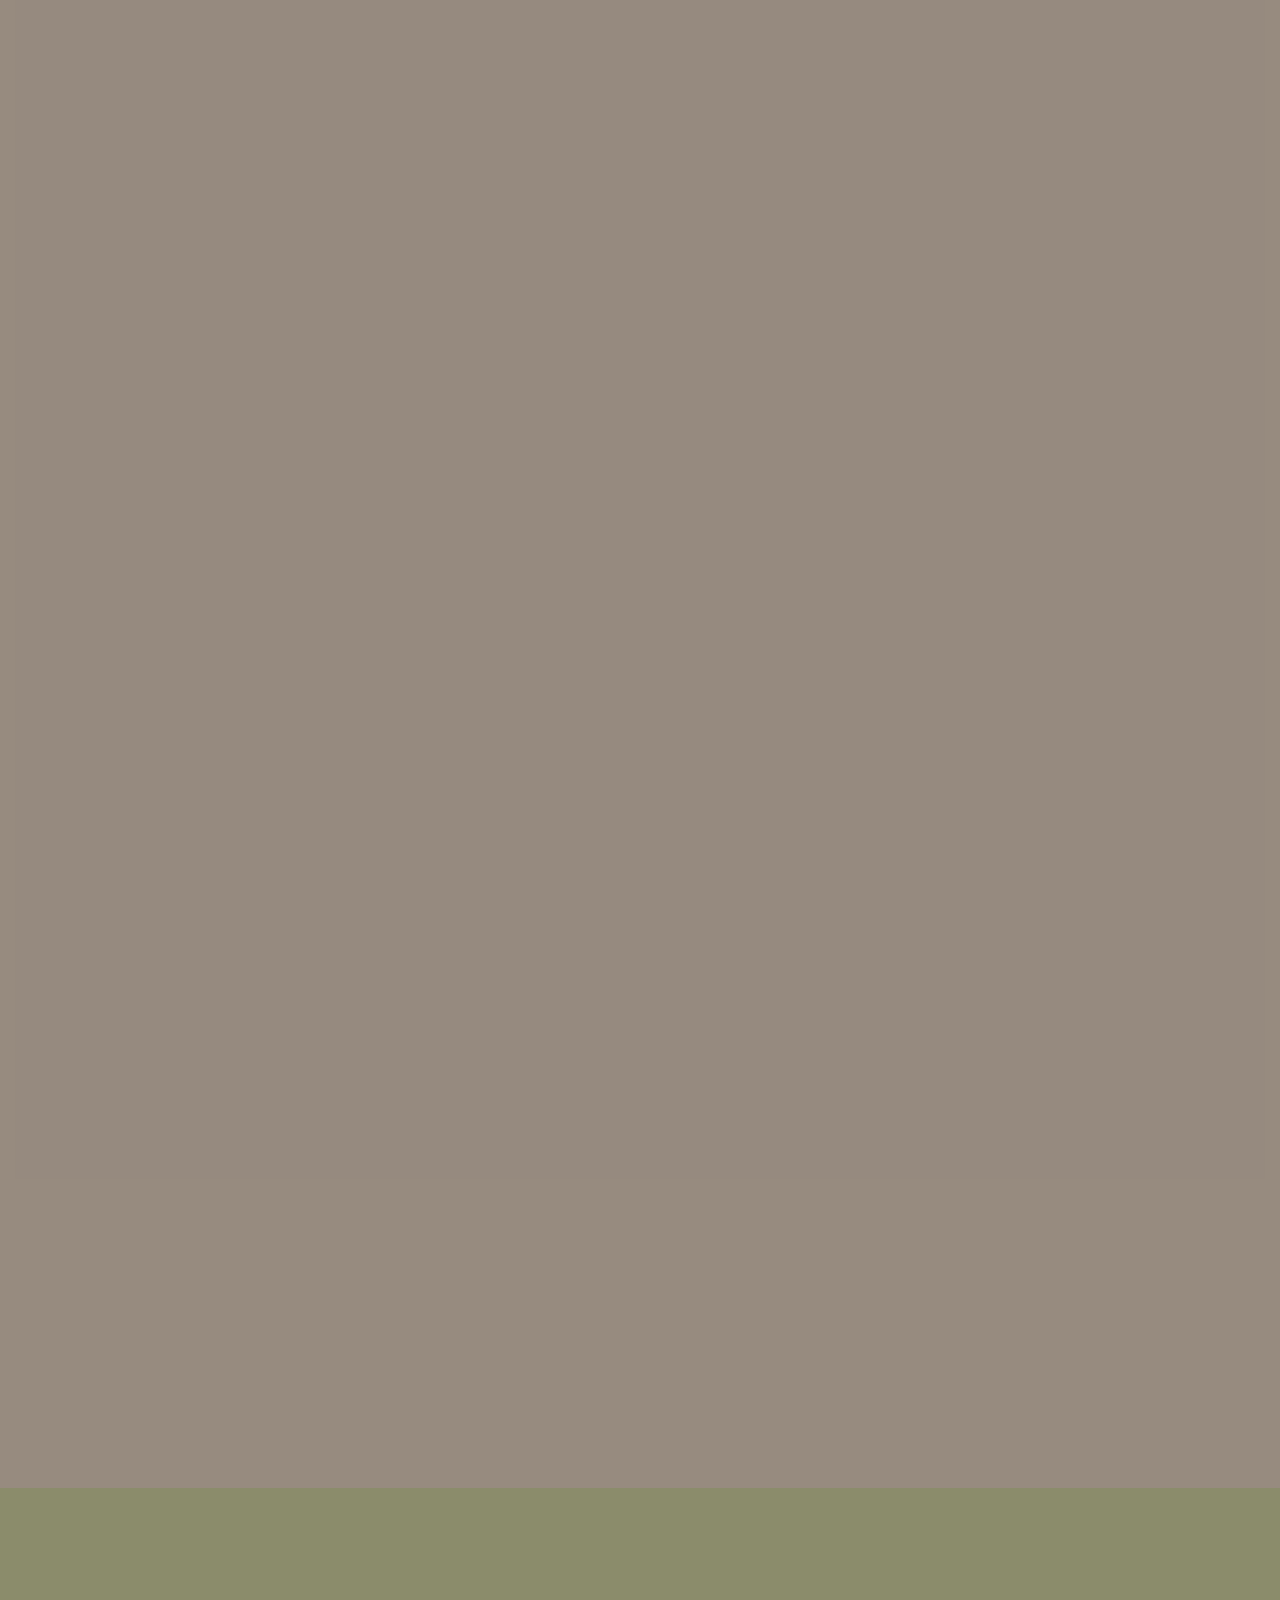
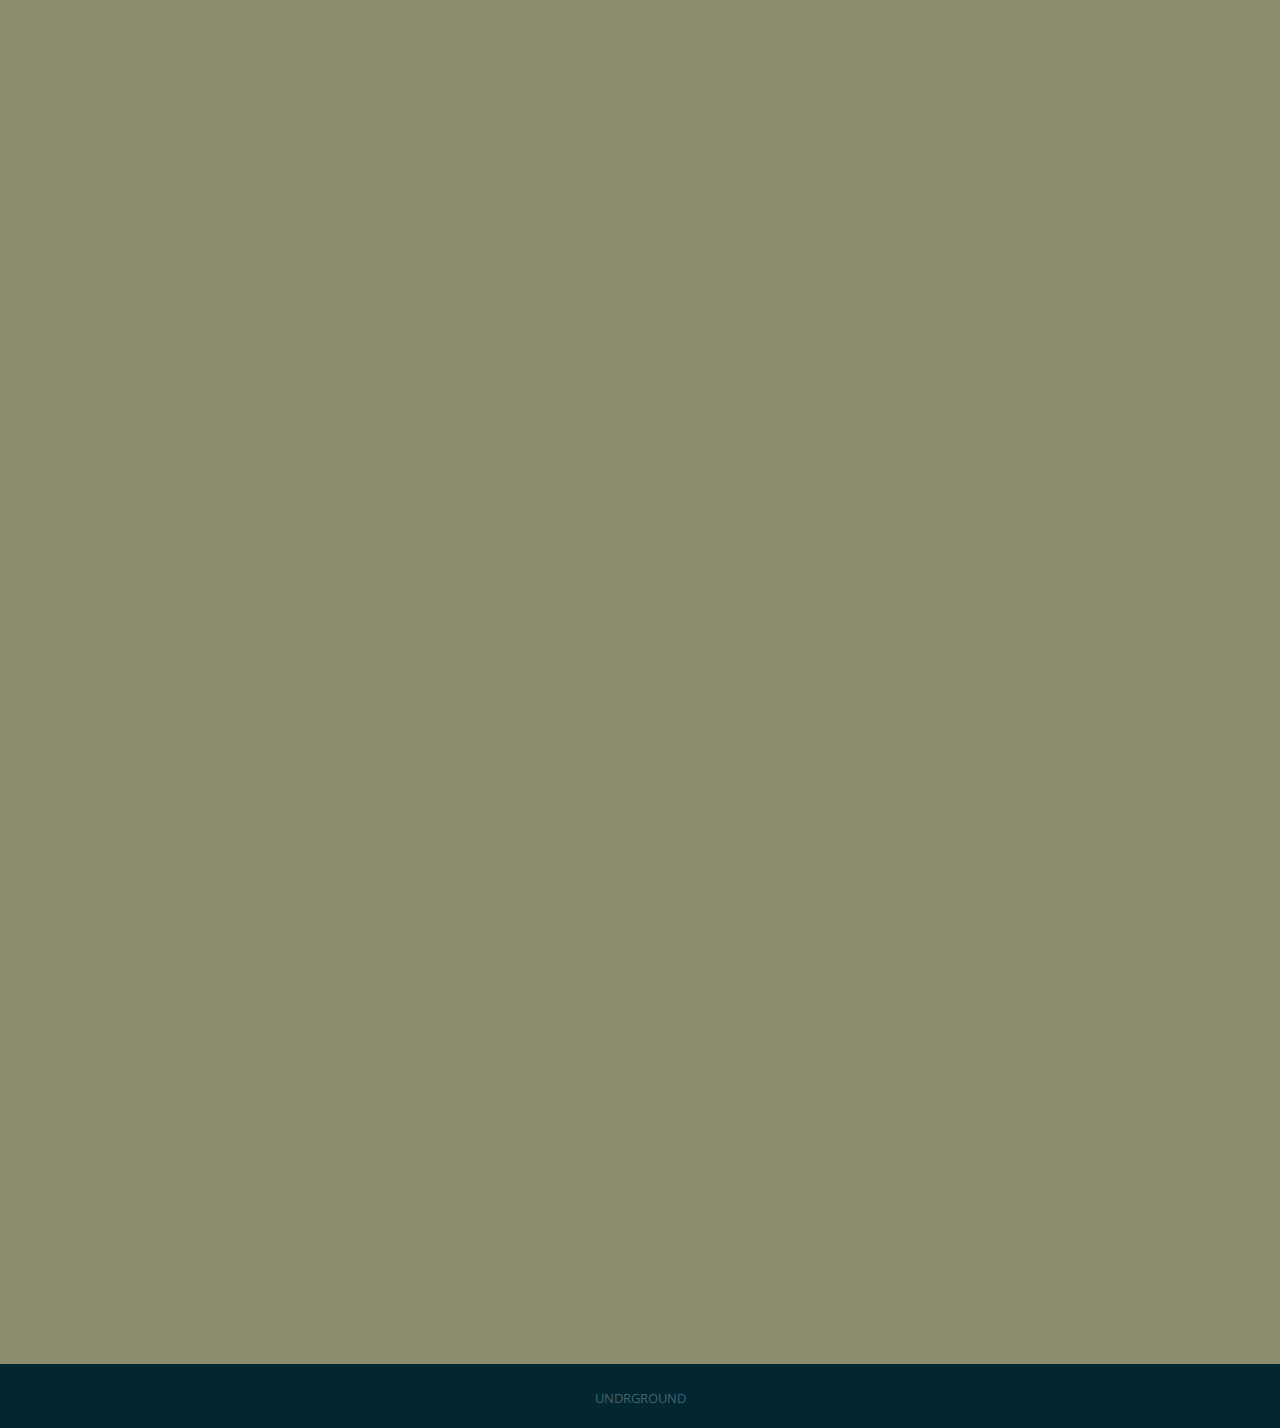
==== commit 40f53fb6: "Added animation" ====
--- a/index.html
+++ b/index.html
@@ -92,7 +92,403 @@
 <!-- Generator: Adobe Illustrator 17.0.0, SVG Export Plug-In . SVG Version: 6.00 Build 0)  -->
 <div id="wrap">
 <div id="anim">
-
+    <?xml version="1.0" encoding="utf-8"?>
+<!-- Generator: Adobe Illustrator 19.1.0, SVG Export Plug-In . SVG Version: 6.00 Build 0)  -->
+<svg version="1.1" xmlns="http://www.w3.org/2000/svg" xmlns:xlink="http://www.w3.org/1999/xlink" x="0px" y="0px"
+   viewBox="0 0 1280 2400" style="enable-background:new 0 0 1280 2400;" xml:space="preserve">
+<style type="text/css">
+  .st0{fill:#968A7F;}
+  .st1{fill:#B6DBD8;}
+  .st2{fill:#DBDACF;}
+  .st3{fill:#8D8C6C;}
+  .st4{opacity:0.85;fill:#8D8C6C;}
+  .st5{opacity:0.9;fill:#8D8C6C;}
+  .st6{fill:#AFABA5;}
+  .st7{fill:#FFFFFF;}
+  .st8{fill:none;stroke:#D8D5D0;stroke-width:7;stroke-miterlimit:10;}
+  .st9{fill:#444444;}
+  .st10{fill:#9B616A;}
+  .st11{fill:none;}
+  .st12{font-family:'Lato-Regular';}
+  .st13{font-size:24.626px;}
+  .st14{font-family:'Lato-Bold';}
+  .st15{fill:#9EB1B0;}
+  .st16{fill:#635A53;}
+  .st17{fill:#7C6D63;}
+  .st18{fill:#4D4D4D;}
+  .st19{fill:#F2F2F2;}
+  .st20{fill:#B32D32;}
+  .st21{fill:#EDEDED;}
+</style>
+<g id="Ondergrond">
+  <rect x="0.2" y="537.8" class="st0" width="1279.6" height="1579.9"/>
+</g>
+<g id="Stad">
+  <rect x="0" class="st1" width="1281.1" height="470.6"/>
+  <rect x="1067.3" y="317.4" class="st2" width="109.2" height="73.8"/>
+  <rect x="317.1" y="348.5" class="st2" width="112.8" height="122.3"/>
+  <rect x="60.8" y="348.5" class="st2" width="112.8" height="122.3"/>
+  <polygon class="st2" points="0.9,300 55.3,300 55.3,470.7 1.7,470.7  "/>
+  <rect x="801.7" y="334.9" class="st2" width="62.1" height="135.8"/>
+  <rect x="248.4" y="334.9" class="st2" width="62.1" height="135.8"/>
+  <rect x="179.1" y="325.2" class="st2" width="62.1" height="145.5"/>
+  <rect x="743.6" y="311.6" class="st2" width="46.6" height="159.1"/>
+  <polygon class="st2" points="691.4,348.5 714.5,327.5 738,348.5 738,470.7 691.4,470.7  "/>
+  <rect x="601.9" y="311.6" class="st2" width="82.1" height="159.1"/>
+  <rect x="521.8" y="334.9" class="st2" width="72.7" height="135.8"/>
+  <polygon class="st2" points="439.5,348.5 476.7,308.5 512.2,348.5 512.2,470.7 439.5,470.7  "/>
+  <rect x="1044.1" y="368.2" class="st2" width="153.3" height="102.5"/>
+  <rect x="932.3" y="327.6" class="st2" width="105.5" height="143.2"/>
+  <rect x="873.3" y="317.4" class="st2" width="52.1" height="153.4"/>
+  <polygon class="st2" points="55.3,300 0.9,254.7 0.9,300   "/>
+  <polygon class="st2" points="684,311.6 642.9,266.2 601.7,311.6  "/>
+  <rect x="1090" y="292.7" class="st2" width="60.9" height="26.5"/>
+  <rect x="1109" y="266.2" class="st2" width="23.4" height="26.5"/>
+  <rect x="1044.1" y="343.4" class="st2" width="153.3" height="47.7"/>
+  <path class="st2" d="M1037.8,327.6v-13.9c0,0-39.7,3.7-41.4-31.8c-24.7,0-25.7,0-25.7,0s-1.5,32.9-38.4,32.3c0,8.6,0,13.4,0,13.4
+    H1037.8z"/>
+  <path class="st2" d="M173.7,348.5v-12.9c0,0-43.8-1.9-44.6-71.8c-26.3,0-27.4,0-27.4,0s-1.6,72.9-40.8,72.3c0,8.6,0,12.4,0,12.4
+    H173.7z"/>
+  <rect x="975.1" y="305.6" class="st2" width="16.9" height="24.3"/>
+  <rect x="133.2" y="345" class="st2" width="16.9" height="24.3"/>
+  <rect x="107" y="345" class="st2" width="16.9" height="24.3"/>
+  <rect x="479.9" y="355.2" class="st2" width="16.9" height="24.3"/>
+  <rect x="455.5" y="355.2" class="st2" width="16.9" height="24.3"/>
+  <rect x="81.9" y="345" class="st2" width="16.9" height="24.3"/>
+  <rect x="836.6" y="348.5" class="st2" width="16.9" height="24.3"/>
+  <rect x="290.3" y="352.4" class="st2" width="12.3" height="16.4"/>
+  <rect x="273.3" y="352.4" class="st2" width="12.3" height="16.4"/>
+  <rect x="255.4" y="352.4" class="st2" width="12.3" height="16.4"/>
+  <rect x="615.7" y="317.7" class="st2" width="22.7" height="24.3"/>
+  <rect x="647.9" y="317.7" class="st2" width="22.7" height="24.3"/>
+  <rect x="532.1" y="348.5" class="st2" width="14.5" height="24.3"/>
+  <rect x="566.2" y="348.5" class="st2" width="14.5" height="24.3"/>
+  <rect x="812.8" y="348.5" class="st2" width="16.9" height="24.3"/>
+  <polyline class="st2" points="337,348.8 337,326.7 411.1,326.7 411.1,348.8   "/>
+  <rect x="352.3" y="302" class="st2" width="41.4" height="26.5"/>
+  <rect x="882.6" y="291.9" class="st2" width="32.7" height="26.5"/>
+  <rect x="892.5" y="273.5" class="st2" width="13.5" height="21.6"/>
+  <rect x="22.6" y="363.4" class="st3" width="109.2" height="73.8"/>
+  <rect x="769.1" y="394.5" class="st3" width="112.8" height="122.3"/>
+  <rect x="1025.4" y="394.5" class="st4" width="112.8" height="122.3"/>
+  <rect x="1143.8" y="346" class="st3" width="137.5" height="170.8"/>
+  <rect x="335.2" y="380.9" class="st3" width="62.1" height="135.8"/>
+  <rect x="888.6" y="380.9" class="st3" width="62.1" height="135.8"/>
+  <rect x="957.9" y="371.2" class="st5" width="62.1" height="145.5"/>
+  <rect x="408.8" y="357.6" class="st3" width="46.6" height="159.1"/>
+  <polygon class="st3" points="507.7,394.5 484.6,373.5 461.1,394.5 461.1,516.8 507.7,516.8  "/>
+  <rect x="515" y="357.6" class="st4" width="82.1" height="159.1"/>
+  <rect x="604.6" y="380.9" class="st3" width="72.7" height="135.8"/>
+  <polygon class="st3" points="759.5,394.5 722.4,354.5 686.9,394.5 686.9,516.8 759.5,516.8  "/>
+  <rect id="grond" x="0" y="516.7" class="st2" width="1281.1" height="12.2"/>
+  <rect id="grond_1_" x="0" y="528.9" class="st6" width="1281.1" height="12.2"/>
+  <polygon class="st3" points="155,516.8 1.7,516.8 1.7,470.7 1.7,414.3 155,414.3  "/>
+  <rect x="161.2" y="373.6" class="st5" width="105.5" height="143.2"/>
+  <rect x="273.7" y="363.4" class="st3" width="52.1" height="153.4"/>
+  <polygon class="st3" points="1143.8,346 1233.7,271 1280.9,310.3 1280.9,346  "/>
+  <polygon class="st4" points="515.1,357.6 556.2,312.3 597.3,357.6  "/>
+  <rect x="48.2" y="338.7" class="st3" width="60.9" height="26.5"/>
+  <rect x="66.6" y="312.3" class="st3" width="23.4" height="26.5"/>
+  <rect x="1.7" y="389.5" class="st3" width="153.3" height="47.7"/>
+  <path class="st5" d="M161.2,373.6v-13.9c0,0,39.7,3.7,41.4-31.8c24.7,0,25.7,0,25.7,0s1.5,32.9,38.4,32.3c0,8.6,0,13.4,0,13.4
+    H161.2z"/>
+  <path class="st4" d="M1025.4,394.5v-12.9c0,0,43.8-1.9,44.6-71.8c26.3,0,27.4,0,27.4,0s1.6,72.9,40.8,72.3c0,8.6,0,12.4,0,12.4
+    H1025.4z"/>
+  <rect x="207" y="351.6" class="st7" width="16.9" height="24.3"/>
+  <rect x="1048.9" y="391" class="st7" width="16.9" height="24.3"/>
+  <rect x="1193.6" y="359.5" class="st7" width="35.1" height="42.8"/>
+  <rect x="1249.5" y="359.5" class="st7" width="31.5" height="42.8"/>
+  <rect x="1075.2" y="391" class="st7" width="16.9" height="24.3"/>
+  <rect x="702.3" y="401.2" class="st7" width="16.9" height="24.3"/>
+  <rect x="726.6" y="401.2" class="st7" width="16.9" height="24.3"/>
+  <rect x="1100.2" y="391" class="st7" width="16.9" height="24.3"/>
+  <rect x="345.6" y="394.5" class="st7" width="16.9" height="24.3"/>
+  <rect x="896.5" y="398.4" class="st7" width="12.3" height="16.4"/>
+  <rect x="913.5" y="398.4" class="st7" width="12.3" height="16.4"/>
+  <rect x="931.3" y="398.4" class="st7" width="12.3" height="16.4"/>
+  <rect x="560.8" y="363.8" class="st7" width="22.7" height="24.3"/>
+  <rect x="528.5" y="363.8" class="st7" width="22.7" height="24.3"/>
+  <rect x="652.5" y="394.5" class="st7" width="14.5" height="24.3"/>
+  <rect x="618.4" y="394.5" class="st7" width="14.5" height="24.3"/>
+  <rect x="369.3" y="394.5" class="st7" width="16.9" height="24.3"/>
+  <polyline class="st3" points="862.1,394.8 862.1,372.7 788,372.7 788,394.8   "/>
+  <rect x="805.3" y="348.1" class="st3" width="41.4" height="26.5"/>
+  <rect x="283.8" y="338" class="st3" width="32.7" height="26.5"/>
+  <rect x="293.1" y="319.5" class="st3" width="13.5" height="21.6"/>
+</g>
+<g id="Buizen">
+  <line class="st8" x1="0.1" y1="600.1" x2="1280.4" y2="600.1"/>
+  <line class="st8" x1="0.1" y1="619.7" x2="1280.4" y2="619.7"/>
+  <line class="st8" x1="0.1" y1="797.4" x2="1280.4" y2="797.4"/>
+  <polyline class="st8" points="0.1,696.5 535.2,696.5 539.8,701.7 539.8,765 543.9,769.9 752.4,769.9 758.9,765.2 758.9,646.1 
+    764.9,641.5 1280.4,641.5  "/>
+  <polyline class="st8" points="0.1,720.9 240.6,720.9 246.8,726.3 246.8,869.2 251.1,873.8 946.2,873.8 951,869.1 951,831.1 
+    956.4,826.9 1280.4,826.9  "/>
+  <path class="st9" d="M667.3,773.2c-0.2,1.2-1.6,1.7-2.8,1c-0.5-0.3-0.9-0.3-1.5-0.3c-2.9,0-5.7,0.1-8.6,0c-1.4-0.1-2.4,0.8-3.8,0.7
+    c-0.8-0.1-1.1-0.3-1-1.1c0-2.4,0-4.8,0-7.2c0.1-1.1,1.5-1.6,2.8-0.9c0.5,0.3,1,0.4,1.5,0.4c3.1,0,6.2,0,9.2,0c1.1,0,1.9-0.8,3-0.6
+    c0.9,0.1,1.1,0.3,1.1,1.1C667.1,768.5,667.1,770.9,667.3,773.2z"/>
+  <path class="st9" d="M390.3,700.1c-0.2,1.2-1.6,1.7-2.8,1c-0.5-0.3-0.9-0.3-1.5-0.3c-2.9,0-5.7,0.1-8.6,0c-1.4-0.1-2.4,0.8-3.8,0.7
+    c-0.8-0.1-1.1-0.3-1-1.1c0-2.4,0-4.8,0-7.2c0.1-1.1,1.5-1.6,2.8-0.9c0.5,0.3,1,0.4,1.5,0.4c3.1,0,6.2,0,9.2,0c1.1,0,1.9-0.8,3-0.6
+    c0.9,0.1,1.1,0.3,1.1,1.1C390.1,695.4,390.1,697.7,390.3,700.1z"/>
+  <path class="st9" d="M965.8,644.9c-0.2,1.2-1.6,1.7-2.8,1c-0.5-0.3-0.9-0.3-1.5-0.3c-2.9,0-5.7,0.1-8.6,0c-1.4-0.1-2.4,0.8-3.8,0.7
+    c-0.8-0.1-1.1-0.3-1-1.1c0-2.4,0-4.8,0-7.2c0.1-1.1,1.5-1.6,2.8-0.9c0.5,0.3,1,0.4,1.5,0.4c3.1,0,6.2,0,9.2,0c1.1,0,1.9-0.8,3-0.6
+    c0.9,0.1,1.1,0.3,1.1,1.1C965.7,640.2,965.7,642.6,965.8,644.9z"/>
+  <path class="st9" d="M1236.7,644.9c-0.2,1.2-1.6,1.7-2.8,1c-0.5-0.3-0.9-0.3-1.5-0.3c-2.9,0-5.7,0.1-8.6,0
+    c-1.4-0.1-2.4,0.8-3.8,0.7c-0.8-0.1-1.1-0.3-1-1.1c0-2.4,0-4.8,0-7.2c0.1-1.1,1.5-1.6,2.8-0.9c0.5,0.3,1,0.4,1.5,0.4
+    c3.1,0,6.2,0,9.2,0c1.1,0,1.9-0.8,3-0.6c0.9,0.1,1.1,0.3,1.1,1.1C1236.5,640.2,1236.5,642.6,1236.7,644.9z"/>
+  <path class="st9" d="M117,700.1c-0.2,1.2-1.6,1.7-2.8,1c-0.5-0.3-0.9-0.3-1.5-0.3c-2.9,0-5.7,0.1-8.6,0c-1.4-0.1-2.4,0.8-3.8,0.7
+    c-0.8-0.1-1.1-0.3-1-1.1c0-2.4,0-4.8,0-7.2c0.1-1.1,1.5-1.6,2.8-0.9c0.5,0.3,1,0.4,1.5,0.4c3.1,0,6.2,0,9.2,0c1.1,0,1.9-0.8,3-0.6
+    c0.9,0.1,1.1,0.3,1.1,1.1C116.9,695.4,116.9,697.7,117,700.1z"/>
+  <path class="st9" d="M718.7,623.1c-0.2,1.2-1.6,1.7-2.8,1c-0.5-0.3-0.9-0.3-1.5-0.3c-2.9,0-5.7,0.1-8.6,0c-1.4-0.1-2.4,0.8-3.8,0.7
+    c-0.8-0.1-1.1-0.3-1-1.1c0-2.4,0-4.8,0-7.2c0.1-1.1,1.5-1.6,2.8-0.9c0.5,0.3,1,0.4,1.5,0.4c3.1,0,6.2,0,9.2,0c1.1,0,1.9-0.8,3-0.6
+    c0.9,0.1,1.1,0.3,1.1,1.1C718.6,618.4,718.6,620.8,718.7,623.1z"/>
+  <path class="st9" d="M1088.2,623.1c-0.2,1.2-1.6,1.7-2.8,1c-0.5-0.3-0.9-0.3-1.5-0.3c-2.9,0-5.7,0.1-8.6,0
+    c-1.4-0.1-2.4,0.8-3.8,0.7c-0.8-0.1-1.1-0.3-1-1.1c0-2.4,0-4.8,0-7.2c0.1-1.1,1.5-1.6,2.8-0.9c0.5,0.3,1,0.4,1.5,0.4
+    c3.1,0,6.2,0,9.2,0c1.1,0,1.9-0.8,3-0.6c0.9,0.1,1.1,0.3,1.1,1.1C1088,618.4,1088,620.8,1088.2,623.1z"/>
+  <path class="st9" d="M117,623.1c-0.2,1.2-1.6,1.7-2.8,1c-0.5-0.3-0.9-0.3-1.5-0.3c-2.9,0-5.7,0.1-8.6,0c-1.4-0.1-2.4,0.8-3.8,0.7
+    c-0.8-0.1-1.1-0.3-1-1.1c0-2.4,0-4.8,0-7.2c0.1-1.1,1.5-1.6,2.8-0.9c0.5,0.3,1,0.4,1.5,0.4c3.1,0,6.2,0,9.2,0c1.1,0,1.9-0.8,3-0.6
+    c0.9,0.1,1.1,0.3,1.1,1.1C116.9,618.4,116.9,620.8,117,623.1z"/>
+  <path class="st9" d="M374.3,603.5c-0.2,1.2-1.6,1.7-2.8,1c-0.5-0.3-0.9-0.3-1.5-0.3c-2.9,0-5.7,0.1-8.6,0c-1.4-0.1-2.4,0.8-3.8,0.7
+    c-0.8-0.1-1.1-0.3-1-1.1c0-2.4,0-4.8,0-7.2c0.1-1.1,1.5-1.6,2.8-0.9c0.5,0.3,1,0.4,1.5,0.4c3.1,0,6.2,0,9.2,0c1.1,0,1.9-0.8,3-0.6
+    c0.9,0.1,1.1,0.3,1.1,1.1C374.1,598.9,374.1,601.2,374.3,603.5z"/>
+  <path class="st9" d="M964.2,603.5c-0.2,1.2-1.6,1.7-2.8,1c-0.5-0.3-0.9-0.3-1.5-0.3c-2.9,0-5.7,0.1-8.6,0c-1.4-0.1-2.4,0.8-3.8,0.7
+    c-0.8-0.1-1.1-0.3-1-1.1c0-2.4,0-4.8,0-7.2c0.1-1.1,1.5-1.6,2.8-0.9c0.5,0.3,1,0.4,1.5,0.4c3.1,0,6.2,0,9.2,0c1.1,0,1.9-0.8,3-0.6
+    c0.9,0.1,1.1,0.3,1.1,1.1C964.1,598.9,964.1,601.2,964.2,603.5z"/>
+  <path class="st9" d="M487.8,800.8c-0.2,1.2-1.6,1.7-2.8,1c-0.5-0.3-0.9-0.3-1.5-0.3c-2.9,0-5.7,0.1-8.6,0c-1.4-0.1-2.4,0.8-3.8,0.7
+    c-0.8-0.1-1.1-0.3-1-1.1c0-2.4,0-4.8,0-7.2c0.1-1.1,1.5-1.6,2.8-0.9c0.5,0.3,1,0.4,1.5,0.4c3.1,0,6.2,0,9.2,0c1.1,0,1.9-0.8,3-0.6
+    c0.9,0.1,1.1,0.3,1.1,1.1C487.7,796.2,487.7,798.5,487.8,800.8z"/>
+  <path class="st9" d="M1218.2,800.8c-0.2,1.2-1.6,1.7-2.8,1c-0.5-0.3-0.9-0.3-1.5-0.3c-2.9,0-5.7,0.1-8.6,0
+    c-1.4-0.1-2.4,0.8-3.8,0.7c-0.8-0.1-1.1-0.3-1-1.1c0-2.4,0-4.8,0-7.2c0.1-1.1,1.5-1.6,2.8-0.9c0.5,0.3,1,0.4,1.5,0.4
+    c3.1,0,6.2,0,9.2,0c1.1,0,1.9-0.8,3-0.6c0.9,0.1,1.1,0.3,1.1,1.1C1218,796.2,1218,798.5,1218.2,800.8z"/>
+  <path class="st9" d="M158.1,800.8c-0.2,1.2-1.6,1.7-2.8,1c-0.5-0.3-0.9-0.3-1.5-0.3c-2.9,0-5.7,0.1-8.6,0c-1.4-0.1-2.4,0.8-3.8,0.7
+    c-0.8-0.1-1.1-0.3-1-1.1c0-2.4,0-4.8,0-7.2c0.1-1.1,1.5-1.6,2.8-0.9c0.5,0.3,1,0.4,1.5,0.4c3.1,0,6.2,0,9.2,0c1.1,0,1.9-0.8,3-0.6
+    c0.9,0.1,1.1,0.3,1.1,1.1C157.9,796.2,157.9,798.5,158.1,800.8z"/>
+  <path class="st9" d="M525.5,699.4c0-2.4,0-4.8,0-7.2c0-0.3,0-0.6,0.1-0.9c0-0.4,0.2-0.7,0.6-0.7c0.4-0.1,0.8,0.1,0.8,0.5
+    c0,0.8,0.6,0.7,1.1,0.7c1.9,0,3.9-0.1,5.8,0.1c5.1,0.5,9.1,4.6,9.6,9.7c0.2,2.2,0.1,4.4,0.1,6.6c0,0.6-0.2,1.3,0.8,1.3
+    c0.3,0,0.5,0.4,0.5,0.7c0,0.4-0.3,0.6-0.7,0.7c-0.3,0-0.7,0.1-1,0.1c-2.4,0-4.9,0-7.3,0c-0.3,0-0.7,0-1-0.1
+    c-0.3-0.1-0.6-0.3-0.6-0.6c0-0.3,0.1-0.7,0.4-0.7c0.9-0.1,0.8-0.7,0.8-1.2c0-1.7,0-3.4,0-5.1c0-2-0.9-2.9-2.9-3.1
+    c-1.6-0.1-3.2,0-4.7,0c-0.3,0-0.7-0.1-0.7,0.4c-0.1,0.6-0.3,1-0.9,0.8c-0.6-0.1-0.6-0.6-0.6-1.1
+    C525.6,699.9,525.5,699.7,525.5,699.4z"/>
+  <path class="st9" d="M232.9,724.9c0-2.4,0-4.8,0-7.2c0-0.3,0-0.6,0.1-0.9c0-0.4,0.2-0.7,0.6-0.7c0.4-0.1,0.8,0.1,0.8,0.5
+    c0,0.8,0.6,0.7,1.1,0.7c1.9,0,3.9-0.1,5.8,0.1c5.1,0.5,9.1,4.6,9.6,9.7c0.2,2.2,0.1,4.4,0.1,6.6c0,0.6-0.2,1.3,0.8,1.3
+    c0.3,0,0.5,0.4,0.5,0.7c0,0.4-0.3,0.6-0.7,0.7c-0.3,0-0.7,0.1-1,0.1c-2.4,0-4.9,0-7.3,0c-0.3,0-0.7,0-1-0.1
+    c-0.3-0.1-0.6-0.3-0.6-0.6c0-0.3,0.1-0.7,0.4-0.7c0.9-0.1,0.8-0.7,0.8-1.2c0-1.7,0-3.4,0-5.1c0-2-0.9-2.9-2.9-3.1
+    c-1.6-0.1-3.2,0-4.7,0c-0.3,0-0.7-0.1-0.7,0.4c-0.1,0.6-0.3,1-0.9,0.8c-0.6-0.1-0.6-0.6-0.6-1.1C233,725.3,233,725.1,232.9,724.9z"
+    />
+  <path class="st9" d="M553.6,766.6c0,2.4,0,4.8,0,7.2c0,0.3,0,0.6-0.1,0.9c0,0.4-0.2,0.7-0.6,0.7c-0.4,0.1-0.8-0.1-0.8-0.5
+    c0-0.8-0.6-0.7-1.1-0.7c-1.9,0-3.9,0.1-5.8-0.1c-5.1-0.5-9.1-4.6-9.6-9.7c-0.2-2.2-0.1-4.4-0.1-6.6c0-0.6,0.2-1.3-0.8-1.3
+    c-0.3,0-0.5-0.4-0.5-0.7c0-0.4,0.3-0.6,0.7-0.7c0.3,0,0.7-0.1,1-0.1c2.4,0,4.9,0,7.3,0c0.3,0,0.7,0,1,0.1c0.3,0.1,0.6,0.3,0.6,0.6
+    c0,0.3-0.1,0.7-0.4,0.7c-0.9,0.1-0.8,0.7-0.8,1.2c0,1.7,0,3.4,0,5.1c0,2,0.9,2.9,2.9,3.1c1.6,0.1,3.2,0,4.7,0
+    c0.3,0,0.7,0.1,0.7-0.4c0.1-0.6,0.3-1,0.9-0.8c0.6,0.1,0.6,0.6,0.6,1.1C553.5,766.2,553.6,766.4,553.6,766.6z"/>
+  <path class="st9" d="M260.8,870.6c0,2.4,0,4.8,0,7.2c0,0.3,0,0.6-0.1,0.9c0,0.4-0.2,0.7-0.6,0.7c-0.4,0.1-0.8-0.1-0.8-0.5
+    c0-0.8-0.6-0.7-1.1-0.7c-1.9,0-3.9,0.1-5.8-0.1c-5.1-0.5-9.1-4.6-9.6-9.7c-0.2-2.2-0.1-4.4-0.1-6.6c0-0.6,0.2-1.3-0.8-1.3
+    c-0.3,0-0.5-0.4-0.5-0.7c0-0.4,0.3-0.6,0.7-0.7c0.3,0,0.7-0.1,1-0.1c2.4,0,4.9,0,7.3,0c0.3,0,0.7,0,1,0.1c0.3,0.1,0.6,0.3,0.6,0.6
+    c0,0.3-0.1,0.7-0.4,0.7c-0.9,0.1-0.8,0.7-0.8,1.2c0,1.7,0,3.4,0,5.1c0,2,0.9,2.9,2.9,3.1c1.6,0.1,3.2,0,4.7,0
+    c0.3,0,0.7,0.1,0.7-0.4c0.1-0.6,0.3-1,0.9-0.8c0.6,0.1,0.6,0.6,0.6,1.1C260.7,870.1,260.8,870.4,260.8,870.6z"/>
+  <path class="st9" d="M762.4,655.8c-2.4,0-4.8,0-7.2,0c-0.3,0-0.6,0-0.9-0.1c-0.4,0-0.7-0.2-0.7-0.6c-0.1-0.4,0.1-0.8,0.5-0.8
+    c0.8,0,0.7-0.6,0.7-1.1c0-1.9-0.1-3.9,0.1-5.8c0.5-5.1,4.6-9.1,9.7-9.6c2.2-0.2,4.4-0.1,6.6-0.1c0.6,0,1.3,0.2,1.3-0.8
+    c0-0.3,0.4-0.5,0.7-0.5c0.4,0,0.6,0.3,0.7,0.7c0,0.3,0.1,0.7,0.1,1c0,2.4,0,4.9,0,7.3c0,0.3,0,0.7-0.1,1c-0.1,0.3-0.3,0.6-0.6,0.6
+    c-0.3,0-0.7-0.1-0.7-0.4c-0.1-0.9-0.7-0.8-1.2-0.8c-1.7,0-3.4,0-5.1,0c-2,0-2.9,0.9-3.1,2.9c-0.1,1.6,0,3.2,0,4.7
+    c0,0.3-0.1,0.7,0.4,0.7c0.6,0.1,1,0.3,0.8,0.9c-0.1,0.6-0.6,0.6-1.1,0.6C762.8,655.7,762.6,655.7,762.4,655.8z"/>
+  <path class="st9" d="M954.1,840.8c-2.4,0-4.8,0-7.2,0c-0.3,0-0.6,0-0.9-0.1c-0.4,0-0.7-0.2-0.7-0.6c-0.1-0.4,0.1-0.8,0.5-0.8
+    c0.8,0,0.7-0.6,0.7-1.1c0-1.9-0.1-3.9,0.1-5.8c0.5-5.1,4.6-9.1,9.7-9.6c2.2-0.2,4.4-0.1,6.6-0.1c0.6,0,1.3,0.2,1.3-0.8
+    c0-0.3,0.4-0.5,0.7-0.5c0.4,0,0.6,0.3,0.7,0.7c0,0.3,0.1,0.7,0.1,1c0,2.4,0,4.9,0,7.3c0,0.3,0,0.7-0.1,1c-0.1,0.3-0.3,0.6-0.6,0.6
+    c-0.3,0-0.7-0.1-0.7-0.4c-0.1-0.9-0.7-0.8-1.2-0.8c-1.7,0-3.4,0-5.1,0c-2,0-2.9,0.9-3.1,2.9c-0.1,1.6,0,3.2,0,4.7
+    c0,0.3-0.1,0.7,0.4,0.7c0.6,0.1,1,0.3,0.8,0.9c-0.1,0.6-0.6,0.6-1.1,0.6C954.5,840.7,954.3,840.8,954.1,840.8z"/>
+  <path class="st9" d="M755.5,755.5c2.4,0,4.8,0,7.2,0c0.3,0,0.6,0,0.9,0.1c0.4,0,0.7,0.2,0.7,0.6c0.1,0.4-0.1,0.8-0.5,0.8
+    c-0.8,0-0.7,0.6-0.7,1.1c0,1.9,0.1,3.9-0.1,5.8c-0.5,5.1-4.6,9.1-9.7,9.6c-2.2,0.2-4.4,0.1-6.6,0.1c-0.6,0-1.3-0.2-1.3,0.8
+    c0,0.3-0.4,0.5-0.7,0.5c-0.4,0-0.6-0.3-0.7-0.7c0-0.3-0.1-0.7-0.1-1c0-2.4,0-4.9,0-7.3c0-0.3,0-0.7,0.1-1c0.1-0.3,0.3-0.6,0.6-0.6
+    c0.3,0,0.7,0.1,0.7,0.4c0.1,0.9,0.7,0.8,1.2,0.8c1.7,0,3.4,0,5.1,0c2,0,2.9-0.9,3.1-2.9c0.1-1.6,0-3.2,0-4.7c0-0.3,0.1-0.7-0.4-0.7
+    c-0.6-0.1-1-0.3-0.8-0.9c0.1-0.6,0.6-0.6,1.1-0.6C755.1,755.6,755.3,755.6,755.5,755.5z"/>
+  <path class="st9" d="M947.6,859.4c2.4,0,4.8,0,7.2,0c0.3,0,0.6,0,0.9,0.1c0.4,0,0.7,0.2,0.7,0.6c0.1,0.4-0.1,0.8-0.5,0.8
+    c-0.8,0-0.7,0.6-0.7,1.1c0,1.9,0.1,3.9-0.1,5.8c-0.5,5.1-4.6,9.1-9.7,9.6c-2.2,0.2-4.4,0.1-6.6,0.1c-0.6,0-1.3-0.2-1.3,0.8
+    c0,0.3-0.4,0.5-0.7,0.5c-0.4,0-0.6-0.3-0.7-0.7c0-0.3-0.1-0.7-0.1-1c0-2.4,0-4.9,0-7.3c0-0.3,0-0.7,0.1-1c0.1-0.3,0.3-0.6,0.6-0.6
+    c0.3,0,0.7,0.1,0.7,0.4c0.1,0.9,0.7,0.8,1.2,0.8c1.7,0,3.4,0,5.1,0c2,0,2.9-0.9,3.1-2.9c0.1-1.6,0-3.2,0-4.7c0-0.3,0.1-0.7-0.4-0.7
+    c-0.6-0.1-1-0.3-0.8-0.9c0.1-0.6,0.6-0.6,1.1-0.6C947.2,859.5,947.4,859.4,947.6,859.4z"/>
+  <polyline class="st8" points="656.2,877.3 656.2,1720.4 660.3,1724.3 851.3,1724.3 855.5,1729 855.5,1894.2  "/>
+  <polyline class="st8" points="656.2,1110.2 996.9,1110.2 1003.1,1114.5 1003.1,1349.8   "/>
+  <polyline class="st8" points="656.2,1418.9 557.9,1418.9 553.5,1414.3 553.5,1037.9 549.2,1033.1 271.6,1033.1 268.2,1037.8 
+    268.2,1133.7  "/>
+  <polyline class="st8" points="731.3,1724.3 731.3,1817.3 726.4,1821.6 611.7,1821.6 607.1,1816.9 607.1,1592.3 602.3,1587.3 
+    339.5,1587.3 335.3,1592.1 335.3,1754.5  "/>
+  <path class="st9" d="M652.7,1358.6c-1.2-0.2-1.7-1.6-1-2.8c0.3-0.5,0.3-0.9,0.3-1.5c0-2.9-0.1-5.7,0-8.6c0.1-1.4-0.8-2.4-0.7-3.8
+    c0.1-0.8,0.3-1.1,1.1-1c2.4,0,4.8,0,7.2,0c1.1,0.1,1.6,1.5,0.9,2.8c-0.3,0.5-0.4,1-0.4,1.5c0,3.1,0,6.2,0,9.2c0,1.1,0.8,1.9,0.6,3
+    c-0.1,0.9-0.3,1.1-1.1,1.1C657.4,1358.5,655.1,1358.5,652.7,1358.6z"/>
+  <path class="st9" d="M652.7,1607.4c-1.2-0.2-1.7-1.6-1-2.8c0.3-0.5,0.3-0.9,0.3-1.5c0-2.9-0.1-5.7,0-8.6c0.1-1.4-0.8-2.4-0.7-3.8
+    c0.1-0.8,0.3-1.1,1.1-1c2.4,0,4.8,0,7.2,0c1.1,0.1,1.6,1.5,0.9,2.8c-0.3,0.5-0.4,1-0.4,1.5c0,3.1,0,6.2,0,9.2c0,1.1,0.8,1.9,0.6,3
+    c-0.1,0.9-0.3,1.1-1.1,1.1C657.4,1607.2,655.1,1607.2,652.7,1607.4z"/>
+  <path class="st9" d="M750.3,1113.6c-0.2,1.2-1.6,1.7-2.8,1c-0.5-0.3-0.9-0.3-1.5-0.3c-2.9,0-5.7,0.1-8.6,0
+    c-1.4-0.1-2.4,0.8-3.8,0.7c-0.8-0.1-1.1-0.3-1-1.1c0-2.4,0-4.8,0-7.2c0.1-1.1,1.5-1.6,2.8-0.9c0.5,0.3,1,0.4,1.5,0.4
+    c3.1,0,6.2,0,9.2,0c1.1,0,1.9-0.8,3-0.6c0.9,0.1,1.1,0.3,1.1,1.1C750.2,1109,750.2,1111.3,750.3,1113.6z"/>
+  <path class="st9" d="M471,1590.8c-0.2,1.2-1.6,1.7-2.8,1c-0.5-0.3-0.9-0.3-1.5-0.3c-2.9,0-5.7,0.1-8.6,0c-1.4-0.1-2.4,0.8-3.8,0.7
+    c-0.8-0.1-1.1-0.3-1-1.1c0-2.4,0-4.8,0-7.2c0.1-1.1,1.5-1.6,2.8-0.9c0.5,0.3,1,0.4,1.5,0.4c3.1,0,6.2,0,9.2,0c1.1,0,1.9-0.8,3-0.6
+    c0.9,0.1,1.1,0.3,1.1,1.1C470.9,1586.1,470.9,1588.4,471,1590.8z"/>
+  <path class="st9" d="M539.5,1036.5c0-2.4,0-4.8,0-7.2c0-0.3,0-0.6,0.1-0.9c0-0.4,0.2-0.7,0.6-0.7c0.4-0.1,0.8,0.1,0.8,0.5
+    c0,0.8,0.6,0.7,1.1,0.7c1.9,0,3.9-0.1,5.8,0.1c5.1,0.5,9.1,4.6,9.6,9.7c0.2,2.2,0.1,4.4,0.1,6.6c0,0.6-0.2,1.3,0.8,1.3
+    c0.3,0,0.5,0.4,0.5,0.7c0,0.4-0.3,0.6-0.7,0.7c-0.3,0-0.7,0.1-1,0.1c-2.4,0-4.9,0-7.3,0c-0.3,0-0.7,0-1-0.1
+    c-0.3-0.1-0.6-0.3-0.6-0.6c0-0.3,0.1-0.7,0.4-0.7c0.9-0.1,0.8-0.7,0.8-1.2c0-1.7,0-3.4,0-5.1c0-2-0.9-2.9-2.9-3.1
+    c-1.6-0.1-3.2,0-4.7,0c-0.3,0-0.7-0.1-0.7,0.4c-0.1,0.6-0.3,1-0.9,0.8c-0.6-0.1-0.6-0.6-0.6-1.1
+    C539.5,1036.9,539.5,1036.7,539.5,1036.5z"/>
+  <path class="st9" d="M841.6,1727.7c0-2.4,0-4.8,0-7.2c0-0.3,0-0.6,0.1-0.9c0-0.4,0.2-0.7,0.6-0.7c0.4-0.1,0.8,0.1,0.8,0.5
+    c0,0.8,0.6,0.7,1.1,0.7c1.9,0,3.9-0.1,5.8,0.1c5.1,0.5,9.1,4.6,9.6,9.7c0.2,2.2,0.1,4.4,0.1,6.6c0,0.6-0.2,1.3,0.8,1.3
+    c0.3,0,0.5,0.4,0.5,0.7c0,0.4-0.3,0.6-0.7,0.7c-0.3,0-0.7,0.1-1,0.1c-2.4,0-4.9,0-7.3,0c-0.3,0-0.7,0-1-0.1
+    c-0.3-0.1-0.6-0.3-0.6-0.6c0-0.3,0.1-0.7,0.4-0.7c0.9-0.1,0.8-0.7,0.8-1.2c0-1.7,0-3.4,0-5.1c0-2-0.9-2.9-2.9-3.1
+    c-1.6-0.1-3.2,0-4.7,0c-0.3,0-0.7-0.1-0.7,0.4c-0.1,0.6-0.3,1-0.9,0.8c-0.6-0.1-0.6-0.6-0.6-1.1
+    C841.7,1728.1,841.6,1727.9,841.6,1727.7z"/>
+  <path class="st9" d="M593.2,1590.9c0-2.4,0-4.8,0-7.2c0-0.3,0-0.6,0.1-0.9c0-0.4,0.2-0.7,0.6-0.7c0.4-0.1,0.8,0.1,0.8,0.5
+    c0,0.8,0.6,0.7,1.1,0.7c1.9,0,3.9-0.1,5.8,0.1c5.1,0.5,9.1,4.6,9.6,9.7c0.2,2.2,0.1,4.4,0.1,6.6c0,0.6-0.2,1.3,0.8,1.3
+    c0.3,0,0.5,0.4,0.5,0.7c0,0.4-0.3,0.6-0.7,0.7c-0.3,0-0.7,0.1-1,0.1c-2.4,0-4.9,0-7.3,0c-0.3,0-0.7,0-1-0.1
+    c-0.3-0.1-0.6-0.3-0.6-0.6c0-0.3,0.1-0.7,0.4-0.7c0.9-0.1,0.8-0.7,0.8-1.2c0-1.7,0-3.4,0-5.1c0-2-0.9-2.9-2.9-3.1
+    c-1.6-0.1-3.2,0-4.7,0c-0.3,0-0.7-0.1-0.7,0.4c-0.1,0.6-0.3,1-0.9,0.8c-0.6-0.1-0.6-0.6-0.6-1.1
+    C593.3,1591.4,593.3,1591.1,593.2,1590.9z"/>
+  <path class="st9" d="M989.2,1114.1c0-2.4,0-4.8,0-7.2c0-0.3,0-0.6,0.1-0.9c0-0.4,0.2-0.7,0.6-0.7c0.4-0.1,0.8,0.1,0.8,0.5
+    c0,0.8,0.6,0.7,1.1,0.7c1.9,0,3.9-0.1,5.8,0.1c5.1,0.5,9.1,4.6,9.6,9.7c0.2,2.2,0.1,4.4,0.1,6.6c0,0.6-0.2,1.3,0.8,1.3
+    c0.3,0,0.5,0.4,0.5,0.7c0,0.4-0.3,0.6-0.7,0.7c-0.3,0-0.7,0.1-1,0.1c-2.4,0-4.9,0-7.3,0c-0.3,0-0.7,0-1-0.1
+    c-0.3-0.1-0.6-0.3-0.6-0.6c0-0.3,0.1-0.7,0.4-0.7c0.9-0.1,0.8-0.7,0.8-1.2c0-1.7,0-3.4,0-5.1c0-2-0.9-2.9-2.9-3.1
+    c-1.6-0.1-3.2,0-4.7,0c-0.3,0-0.7-0.1-0.7,0.4c-0.1,0.6-0.3,1-0.9,0.8c-0.6-0.1-0.6-0.6-0.6-1.1
+    C989.2,1114.6,989.2,1114.4,989.2,1114.1z"/>
+  <path class="st9" d="M621.4,1818.3c0,2.4,0,4.8,0,7.2c0,0.3,0,0.6-0.1,0.9c0,0.4-0.2,0.7-0.6,0.7c-0.4,0.1-0.8-0.1-0.8-0.5
+    c0-0.8-0.6-0.7-1.1-0.7c-1.9,0-3.9,0.1-5.8-0.1c-5.1-0.5-9.1-4.6-9.6-9.7c-0.2-2.2-0.1-4.4-0.1-6.6c0-0.6,0.2-1.3-0.8-1.3
+    c-0.3,0-0.5-0.4-0.5-0.7c0-0.4,0.3-0.6,0.7-0.7c0.3,0,0.7-0.1,1-0.1c2.4,0,4.9,0,7.3,0c0.3,0,0.7,0,1,0.1c0.3,0.1,0.6,0.3,0.6,0.6
+    c0,0.3-0.1,0.7-0.4,0.7c-0.9,0.1-0.8,0.7-0.8,1.2c0,1.7,0,3.4,0,5.1c0,2,0.9,2.9,2.9,3.1c1.6,0.1,3.2,0,4.7,0
+    c0.3,0,0.7,0.1,0.7-0.4c0.1-0.6,0.3-1,0.9-0.8c0.6,0.1,0.6,0.6,0.6,1.1C621.3,1817.9,621.3,1818.1,621.4,1818.3z"/>
+  <path class="st9" d="M670,1720.8c0,2.4,0,4.8,0,7.2c0,0.3,0,0.6-0.1,0.9c0,0.4-0.2,0.7-0.6,0.7c-0.4,0.1-0.8-0.1-0.8-0.5
+    c0-0.8-0.6-0.7-1.1-0.7c-1.9,0-3.9,0.1-5.8-0.1c-5.1-0.5-9.1-4.6-9.6-9.7c-0.2-2.2-0.1-4.4-0.1-6.6c0-0.6,0.2-1.3-0.8-1.3
+    c-0.3,0-0.5-0.4-0.5-0.7c0-0.4,0.3-0.6,0.7-0.7c0.3,0,0.7-0.1,1-0.1c2.4,0,4.9,0,7.3,0c0.3,0,0.7,0,1,0.1c0.3,0.1,0.6,0.3,0.6,0.6
+    c0,0.3-0.1,0.7-0.4,0.7c-0.9,0.1-0.8,0.7-0.8,1.2c0,1.7,0,3.4,0,5.1c0,2,0.9,2.9,2.9,3.1c1.6,0.1,3.2,0,4.7,0
+    c0.3,0,0.7,0.1,0.7-0.4c0.1-0.6,0.3-1,0.9-0.8c0.6,0.1,0.6,0.6,0.6,1.1C669.9,1720.4,670,1720.6,670,1720.8z"/>
+  <path class="st9" d="M567.6,1415.7c0,2.4,0,4.8,0,7.2c0,0.3,0,0.6-0.1,0.9c0,0.4-0.2,0.7-0.6,0.7c-0.4,0.1-0.8-0.1-0.8-0.5
+    c0-0.8-0.6-0.7-1.1-0.7c-1.9,0-3.9,0.1-5.8-0.1c-5.1-0.5-9.1-4.6-9.6-9.7c-0.2-2.2-0.1-4.4-0.1-6.6c0-0.6,0.2-1.3-0.8-1.3
+    c-0.3,0-0.5-0.4-0.5-0.7c0-0.4,0.3-0.6,0.7-0.7c0.3,0,0.7-0.1,1-0.1c2.4,0,4.9,0,7.3,0c0.3,0,0.7,0,1,0.1c0.3,0.1,0.6,0.3,0.6,0.6
+    c0,0.3-0.1,0.7-0.4,0.7c-0.9,0.1-0.8,0.7-0.8,1.2c0,1.7,0,3.4,0,5.1c0,2,0.9,2.9,2.9,3.1c1.6,0.1,3.2,0,4.7,0
+    c0.3,0,0.7,0.1,0.7-0.4c0.1-0.6,0.3-1,0.9-0.8c0.6,0.1,0.6,0.6,0.6,1.1C567.5,1415.2,567.6,1415.4,567.6,1415.7z"/>
+  <path class="st9" d="M339,1601.2c-2.4,0-4.8,0-7.2,0c-0.3,0-0.6,0-0.9-0.1c-0.4,0-0.7-0.2-0.7-0.6c-0.1-0.4,0.1-0.8,0.5-0.8
+    c0.8,0,0.7-0.6,0.7-1.1c0-1.9-0.1-3.9,0.1-5.8c0.5-5.1,4.6-9.1,9.7-9.6c2.2-0.2,4.4-0.1,6.6-0.1c0.6,0,1.3,0.2,1.3-0.8
+    c0-0.3,0.4-0.5,0.7-0.5c0.4,0,0.6,0.3,0.7,0.7c0,0.3,0.1,0.7,0.1,1c0,2.4,0,4.9,0,7.3c0,0.3,0,0.7-0.1,1c-0.1,0.3-0.3,0.6-0.6,0.6
+    c-0.3,0-0.7-0.1-0.7-0.4c-0.1-0.9-0.7-0.8-1.2-0.8c-1.7,0-3.4,0-5.1,0c-2,0-2.9,0.9-3.1,2.9c-0.1,1.6,0,3.2,0,4.7
+    c0,0.3-0.1,0.7,0.4,0.7c0.6,0.1,1,0.3,0.8,0.9c-0.1,0.6-0.6,0.6-1.1,0.6C339.4,1601.2,339.2,1601.2,339,1601.2z"/>
+  <path class="st9" d="M271.5,1046.9c-2.4,0-4.8,0-7.2,0c-0.3,0-0.6,0-0.9-0.1c-0.4,0-0.7-0.2-0.7-0.6c-0.1-0.4,0.1-0.8,0.5-0.8
+    c0.8,0,0.7-0.6,0.7-1.1c0-1.9-0.1-3.9,0.1-5.8c0.5-5.1,4.6-9.1,9.7-9.6c2.2-0.2,4.4-0.1,6.6-0.1c0.6,0,1.3,0.2,1.3-0.8
+    c0-0.3,0.4-0.5,0.7-0.5c0.4,0,0.6,0.3,0.7,0.7c0,0.3,0.1,0.7,0.1,1c0,2.4,0,4.9,0,7.3c0,0.3,0,0.7-0.1,1c-0.1,0.3-0.3,0.6-0.6,0.6
+    c-0.3,0-0.7-0.1-0.7-0.4c-0.1-0.9-0.7-0.8-1.2-0.8c-1.7,0-3.4,0-5.1,0c-2,0-2.9,0.9-3.1,2.9c-0.1,1.6,0,3.2,0,4.7
+    c0,0.3-0.1,0.7,0.4,0.7c0.6,0.1,1,0.3,0.8,0.9c-0.1,0.6-0.6,0.6-1.1,0.6C271.9,1046.8,271.7,1046.9,271.5,1046.9z"/>
+  <path class="st9" d="M727.8,1807.6c2.4,0,4.8,0,7.2,0c0.3,0,0.6,0,0.9,0.1c0.4,0,0.7,0.2,0.7,0.6c0.1,0.4-0.1,0.8-0.5,0.8
+    c-0.8,0-0.7,0.6-0.7,1.1c0,1.9,0.1,3.9-0.1,5.8c-0.5,5.1-4.6,9.1-9.7,9.6c-2.2,0.2-4.4,0.1-6.6,0.1c-0.6,0-1.3-0.2-1.3,0.8
+    c0,0.3-0.4,0.5-0.7,0.5c-0.4,0-0.6-0.3-0.7-0.7c0-0.3-0.1-0.7-0.1-1c0-2.4,0-4.9,0-7.3c0-0.3,0-0.7,0.1-1c0.1-0.3,0.3-0.6,0.6-0.6
+    c0.3,0,0.7,0.1,0.7,0.4c0.1,0.9,0.7,0.8,1.2,0.8c1.7,0,3.4,0,5.1,0c2,0,2.9-0.9,3.1-2.9c0.1-1.6,0-3.2,0-4.7c0-0.3,0.1-0.7-0.4-0.7
+    c-0.6-0.1-1-0.3-0.8-0.9c0.1-0.6,0.6-0.6,1.1-0.6C727.3,1807.7,727.5,1807.7,727.8,1807.6z"/>
+  <path class="st9" d="M665.9,1106.9c0,2.2,0,4.5,0,6.7c0,0.3,0,0.6-0.1,0.9c0,0.3-0.2,0.5-0.5,0.6c-0.4,0.1-0.6-0.1-0.8-0.4
+    c-0.4-0.6-2.3-1-3.4-0.6c-0.9,0.3-1.3,1-1.2,1.9c0,1,0,2,0,2.9c0,0.6-0.2,1.2,0.8,1.5c0.6,0.2,0.5,0.9-0.2,1.2
+    c-0.3,0.1-0.7,0.1-1.1,0.1c-2.3,0-4.6,0-6.9,0c-0.3,0-0.6,0-0.9-0.1c-0.3-0.1-0.5-0.3-0.6-0.6c-0.1-0.3,0.1-0.7,0.4-0.7
+    c0.9-0.1,0.8-0.7,0.8-1.3c0-5.9,0-11.9,0-17.8c0-0.5,0.2-1-0.7-1.2c-0.7-0.1-0.7-0.9-0.4-1.3c0.3-0.4,0,0,0,0s0.5,0,0.8,0
+    s7,0,7.4,0c0.4,0,0.7,0,1.1,0.1c0.4,0.1,0.7,0.6,0.3,0.8c-1.3,0.8-0.9,2-0.9,3.1c0,3.5,0.2,3.7,3.6,3.6c0.5,0,0.9,0,0.9-0.6
+    c0-0.4,0.4-0.6,0.8-0.6c0.4,0.1,0.6,0.4,0.6,0.8C665.9,1106.4,665.9,1106.6,665.9,1106.9z"/>
+  <path class="st9" d="M646.5,1422.2c0-2.2,0-4.5,0-6.7c0-0.3,0-0.6,0.1-0.9c0-0.3,0.2-0.5,0.5-0.6c0.4-0.1,0.6,0.1,0.8,0.4
+    c0.4,0.6,2.3,1,3.4,0.6c0.9-0.3,1.3-1,1.2-1.9c0-1,0-2,0-2.9c0-0.6,0.2-1.2-0.8-1.5c-0.6-0.2-0.5-0.9,0.2-1.2
+    c0.3-0.1,0.7-0.1,1.1-0.1c2.3,0,4.6,0,6.9,0c0.3,0,0.6,0,0.9,0.1c0.3,0.1,0.5,0.3,0.6,0.6c0.1,0.3-0.1,0.7-0.4,0.7
+    c-0.9,0.1-0.8,0.7-0.8,1.3c0,5.9,0,11.9,0,17.8c0,0.5-0.2,1,0.7,1.2c0.7,0.1,0.7,0.9,0.4,1.3c-0.3,0.4,0,0,0,0s-0.5,0-0.8,0
+    c-0.4,0-7,0-7.4,0c-0.4,0-0.7,0-1.1-0.1c-0.4-0.1-0.7-0.6-0.3-0.8c1.3-0.8,0.9-2,0.9-3.1c0-3.5-0.2-3.7-3.6-3.6
+    c-0.5,0-0.9,0-0.9,0.6c0,0.4-0.4,0.6-0.8,0.6c-0.4-0.1-0.6-0.4-0.6-0.8C646.6,1422.8,646.6,1422.5,646.5,1422.2z"/>
+  <path class="st9" d="M734.6,1733.7c-2.2,0-4.5,0-6.7,0c-0.3,0-0.6,0-0.9-0.1c-0.3,0-0.5-0.2-0.6-0.5c-0.1-0.4,0.1-0.6,0.4-0.8
+    c0.6-0.4,1-2.3,0.6-3.4c-0.3-0.9-1-1.3-1.9-1.2c-1,0-2,0-2.9,0c-0.6,0-1.2-0.2-1.5,0.8c-0.2,0.6-0.9,0.5-1.2-0.2
+    c-0.1-0.3-0.1-0.7-0.1-1.1c0-2.3,0-4.6,0-6.9c0-0.3,0-0.6,0.1-0.9c0.1-0.3,0.3-0.5,0.6-0.6c0.3-0.1,0.7,0.1,0.7,0.4
+    c0.1,0.9,0.7,0.8,1.3,0.8c5.9,0,11.9,0,17.8,0c0.5,0,1,0.2,1.2-0.7c0.1-0.7,0.9-0.7,1.3-0.4s0,0,0,0s0,0.5,0,0.8c0,0.4,0,7,0,7.4
+    c0,0.4,0,0.7-0.1,1.1c-0.1,0.4-0.6,0.7-0.8,0.3c-0.8-1.3-2-0.9-3.1-0.9c-3.5,0-3.7,0.2-3.6,3.6c0,0.5,0,0.9,0.6,0.9
+    c0.4,0,0.6,0.4,0.6,0.8c-0.1,0.4-0.4,0.6-0.8,0.6C735.2,1733.7,734.9,1733.7,734.6,1733.7z"/>
+  <path class="st9" d="M659.5,883.8c-2.2,0-4.5,0-6.7,0c-0.3,0-0.6,0-0.9-0.1c-0.3,0-0.5-0.2-0.6-0.5c-0.1-0.4,0.1-0.6,0.4-0.8
+    c0.6-0.4,1-2.3,0.6-3.4c-0.3-0.9-1-1.3-1.9-1.2c-1,0-2,0-2.9,0c-0.6,0-1.2-0.2-1.5,0.8c-0.2,0.6-0.9,0.5-1.2-0.2
+    c-0.1-0.3-0.1-0.7-0.1-1.1c0-2.3,0-4.6,0-6.9c0-0.3,0-0.6,0.1-0.9c0.1-0.3,0.3-0.5,0.6-0.6c0.3-0.1,0.7,0.1,0.7,0.4
+    c0.1,0.9,0.7,0.8,1.3,0.8c5.9,0,11.9,0,17.8,0c0.5,0,1,0.2,1.2-0.7c0.1-0.7,0.9-0.7,1.3-0.4c0.4,0.3,0,0,0,0s0,0.5,0,0.8
+    c0,0.4,0,7,0,7.4c0,0.4,0,0.7-0.1,1.1c-0.1,0.4-0.6,0.7-0.8,0.3c-0.8-1.3-2-0.9-3.1-0.9c-3.5,0-3.7,0.2-3.6,3.6
+    c0,0.5,0,0.9,0.6,0.9c0.4,0,0.6,0.4,0.6,0.8c-0.1,0.4-0.4,0.6-0.8,0.6C660,883.7,659.7,883.8,659.5,883.8z"/>
+</g>
+<g id="Feiten">
+  <path class="st10" d="M497,1316.8c0,4.8-4.8,8.7-10.8,8.7H67.1c-6,0-10.8-3.9-10.8-8.7v-213.4c0-4.8,4.8-8.7,10.8-8.7h419.1
+    c6,0,10.8,3.9,10.8,8.7V1316.8z"/>
+  <rect x="96" y="1146.1" class="st11" width="363.8" height="184.1"/>
+  <text transform="matrix(1 0 0 1 96.0192 1164.4353)"><tspan x="0" y="0" class="st7 st12 st13">In Nederland ligt ruim </tspan><tspan x="239.1" y="0" class="st7 st14 st13">1,7 miljoen </tspan><tspan x="0" y="36.6" class="st7 st12 st13">kilometer aan kabels en leidingen </tspan><tspan x="0" y="73.2" class="st7 st12 st13">onder de grond. Dat is </tspan><tspan x="240.5" y="73.2" class="st7 st14 st13">42.5 keer</tspan><tspan x="343.6" y="73.2" class="st7 st12 st13"> </tspan><tspan x="0" y="109.8" class="st7 st12 st13">om de aarde heen.</tspan></text>
+</g>
+<g id="Feit4">
+  <path class="st10" d="M1102.6,2088.4c0,4.4-5.4,8-12.1,8H620.4c-6.7,0-12.1-3.6-12.1-8V1891c0-4.4,5.4-8,12.1-8h470.1
+    c6.7,0,12.1,3.6,12.1,8V2088.4z"/>
+  <rect x="648.4" y="1925.2" class="st11" width="440.6" height="184.1"/>
+  <text transform="matrix(1 0 0 1 648.3625 1943.3594)"><tspan x="0" y="0" class="st7 st12 st13">De directe kosten van elke graafschade </tspan><tspan x="0" y="36.6" class="st7 st12 st13">bedraagt </tspan><tspan x="101.9" y="36.6" class="st7 st14 st13">€1.000.</tspan><tspan x="184.3" y="36.6" class="st7 st12 st13"> Dagelijks zijn er </tspan><tspan x="362.8" y="36.6" class="st7 st14 st13">200 </tspan><tspan x="0" y="73.2" class="st7 st14 st13">schadegevallen</tspan><tspan x="169" y="73.2" class="st7 st12 st13"> wat dus neerkomt op </tspan><tspan x="0" y="109.8" class="st7 st14 st13">€200.000 per dag</tspan><tspan x="191.8" y="109.8" class="st7 st12 st13">.</tspan></text>
+</g>
+<g id="Feit3">
+  <path class="st15" d="M579.4,2008.1c0,5.6-5.4,10.2-12,10.2H103.2c-6.6,0-12-4.6-12-10.2v-250.3c0-5.6,5.4-10.2,12-10.2h464.3
+    c6.6,0,12,4.6,12,10.2V2008.1z"/>
+  <rect x="127.4" y="1797.3" class="st11" width="425.2" height="243.5"/>
+  <text transform="matrix(1 0 0 1 127.3819 1815.5674)"><tspan x="0" y="0" class="st7 st12 st13">Per jaar zijn er ruim </tspan><tspan x="213.4" y="0" class="st7 st14 st13">40.000 </tspan><tspan x="0" y="36.6" class="st7 st14 st13">graafschades</tspan><tspan x="144.6" y="36.6" class="st7 st12 st13"> aan gasleidingen en elek</tspan><tspan x="408.1" y="36.6" class="st7 st12 st13">-</tspan><tspan x="0" y="73.2" class="st7 st12 st13">triciteitskabels in Nederland. Dat zijn </tspan><tspan x="0" y="109.8" class="st7 st14 st13">200 kabels</tspan><tspan x="118.7" y="109.8" class="st7 st12 st13"> of leidingen per werkdag </tspan><tspan x="0" y="146.3" class="st7 st12 st13">ofwel </tspan><tspan x="64.8" y="146.3" class="st7 st14 st13">25</tspan><tspan x="93.4" y="146.3" class="st7 st12 st13"> kabels of leidingen per uur. </tspan></text>
+</g>
+<g id="Feit2">
+  <path class="st15" d="M1243.9,1590.7c0,5.6-5.3,10.2-11.8,10.2h-458c-6.5,0-11.8-4.6-11.8-10.2v-250.3c0-5.6,5.3-10.2,11.8-10.2
+    h458c6.5,0,11.8,4.6,11.8,10.2V1590.7z"/>
+  <rect x="799.4" y="1384.2" class="st11" width="404.8" height="184.1"/>
+  <text transform="matrix(1 0 0 1 799.3525 1402.4557)"><tspan x="0" y="0" class="st7 st14 st13">1 op de 5</tspan><tspan x="97.9" y="0" class="st7 st12 st13"> graafwerkzaamheden raakt </tspan><tspan x="0" y="36.6" class="st7 st12 st13">een kabel of leiding. De gevolgen van </tspan><tspan x="0" y="73.2" class="st7 st12 st13">graafschade zijn bijvoorbeeld geen </tspan><tspan x="0" y="109.8" class="st7 st12 st13">internetverbinding, geen stroom en </tspan><tspan x="0" y="146.3" class="st7 st12 st13">geen water.</tspan></text>
+</g>
+<g id="Fiets">
+  <g id="soxsCD.tif">
+    <g>
+      <g>
+        <path class="st9" d="M890.9,516c-4.9,2-9.1-0.5-13.5-1.5c-9.4,19.6-31.8,24.9-47.9,16.1c-16.1-8.8-22.6-28.5-14.8-45
+          c7.5-16.1,27.7-25.5,47.1-16c2.8-4.9,5.6-9.9,8.4-14.8c0.2-0.4,0.2-0.9,0.1-1.3c-1.2-4.4-2.5-8.7-3.8-13.3
+          c-3,1.1-4.9-1.3-7.4-2.1c-0.7-0.2-1.4-0.8-1.8-1.4c-0.4-0.7-0.7-1.8-0.5-2.4c0.2-0.5,1.4-0.9,2.1-0.8c6.8,1.1,13.6,0.6,20.4,0.6
+          c1.9,0,3.6,0.3,4.4,2.5c-1.6,1.1-3.2,1.9-5.3,1.1c-1.8-0.8-3.4-0.2-5,0.5c-1.2,0.6-2.5,1.2-3.9,1.9c1.1,3.8,2.3,7.7,3.5,11.8
+          c17.7-0.5,35.3-1.1,53.4-1.7c-0.5-1.8-1.1-3.5-1.5-5.3c-0.2-0.7-0.3-1.7,0.1-2.3c0.3-0.4,1.4-0.4,2.1-0.3
+          c3.5,0.7,6.9,1.3,10.3,2.3c1.9,0.6,3.7,1.6,5.3,2.8c5.7,4.1,3.4,12.9-1.9,15.4c-2.6,1.2-5.5,1.9-8.3,2.6c-2.1,0.5-2.4,0-2.1-2.2
+          c2.5-0.7,5-1.2,7.3-2.3c1.7-0.8,3.4-2.1,4.4-3.7c2-3.3,1.1-6.6-2.5-8.3c-3.4-1.6-7.1-2.5-10.7-3.7c-0.3,0.5-0.4,0.7-0.3,0.7
+          c1.9,3.7,2.5,7.9,4,11.7c0.5,1.3,1,2.5,1.5,3.9c-0.3,0.1-0.9,0.4-1.5,0.4c-2,0.1-3.4,1.1-4.8,2.6
+          c-10.2,11.2-20.6,22.2-30.8,33.3c-0.4,0.4-0.7,0.8-1,1.2c2.9,6.5,2.6,9.1-1.6,14.9c1.2,1.9,2.4,3.8,3.7,5.6
+          c0.4,0.5,1.2,0.6,1.8,1c0.5,0.4,1.4,1,1.4,1.4c-0.2,0.7-0.8,1.6-1.4,1.7c-1.9,0.4-3.8,0.6-5.7,0.7c-0.5,0-1.3-0.7-1.5-1.2
+          c-0.2-0.5,0.2-1.3,0.4-1.9c0.1-0.3,0.7-0.4,1.1-0.7C893.1,519.2,892.1,517.6,890.9,516z M859.8,473.1
+          c-9.3-5.3-23.2-4.9-33.3,3.4c-10.4,8.6-14.1,22.6-9.2,35c4.6,11.6,16.6,20.5,31.3,19.3c12.1-1,21.9-9.8,24.7-17.6
+          c-5.4-1.7-10.8-3.4-16.2-5c-3.9-1.2-7.7-2.5-11.6-3.5c-2.4-0.6-4-2.1-4-4.3c0-2.3,1.6-3.9,4.2-4.3c0.6-0.1,1.3-0.4,1.5-0.9
+          C851.5,487.9,855.6,480.6,859.8,473.1z M885,493.3c0.2,0.5,0.6,1.3,1,1.4c2.5,0.6,5,1,7.6,1.5c0.3,0.2,0.5-0.1,0.7-0.3
+          c10.8-11.7,21.6-23.4,32.6-34.9c2.1-2.2,2.6-4.1,1.3-6.7c-0.4-0.9-0.8-1.2-1.7-1.1c-13.7,0.5-27.4,1.1-41.1,1.6
+          c-3.6,0.1-7.3,0.3-11.2,0.4c1.1,3.8,2.1,7.2,3,10.7 M861.4,473.8c-4.4,7.4-8.6,14.7-13,22.2c9.4-0.3,18.4-0.6,27.7-1
+          C874.3,485.8,869.4,478.9,861.4,473.8z M863.4,470.5c9.2,5.8,14.7,13.9,16.6,24.4c0.8,0,1.5-0.1,2.3-0.1
+          c-3.6-12.5-7.3-24.9-11-37.7C868.5,461.8,866,466.1,863.4,470.5z M850.5,500.9c2.2,0.2,4.4,0.4,6.7,0.6
+          c5.9,0.5,11.8,1.1,17.7,1.6c1,0.1,1.7-0.1,1.7-1.2c0-1.8,0-3.7,0-5.7c-9.4,0.3-18.3,0.6-27.3,0.9
+          C849.7,498.5,850.1,499.6,850.5,500.9z M876,506.4c-0.7-0.2-1.2-0.3-1.6-0.4c-7.8-1.1-15.6-2.2-23.4-3.1
+          c-0.9-0.1-1.8,0.4-2.8,0.7c0,0.2,0.1,0.4,0.1,0.6c8.6,2.7,17.1,5.3,25.9,8C874.8,510.3,875.4,508.5,876,506.4z M885.7,512.8
+          c-0.2-1.7,0.1-3.8-0.7-4.5c-0.9-0.7-2.9-0.2-4.8-0.2C881.4,510.7,882.9,512.1,885.7,512.8z M894.2,507.8
+          c-0.3-2.1-0.5-3.7-0.7-5.3c-0.2,0-0.4-0.1-0.6-0.1c-1,1-1.9,2.1-3,3.3C891.4,506.4,892.5,506.9,894.2,507.8z M890.6,499.4
+          c-1.6-0.4-2.7-0.6-4.1-0.9c0.4,1.6,0.8,2.8,1.2,4.4C888.7,501.6,889.5,500.7,890.6,499.4z M882.2,500.1
+          c-0.8,1.3-1.5,2.2-2.3,3.5c1.5,0.1,2.6,0.2,4.2,0.4C883.4,502.6,882.9,501.5,882.2,500.1z"/>
+        <path class="st9" d="M935.8,467.9c21.4-7.2,39.7,5.6,44.9,21.5c5.6,17-2.8,35.5-19.2,42.5c-16.5,7-35.5,0.2-44-15.6
+          c-8.2-15.3-3.9-37.4,15.7-47.4c-0.3-0.9-0.5-1.9-0.9-3c0.8-0.2,1.6-0.3,2.5-0.5C935.1,466.3,935.4,467,935.8,467.9z
+           M944.5,497.4c-3.5-8.3-6.9-16.3-10.3-24.3c-12,5.2-21.4,21.9-14.6,38.7c6.7,16.5,26.1,23.8,42,15.9
+          c15.9-7.9,21.8-27.5,12.9-42.9c-9.1-15.7-27.6-17.9-37.8-12.8c2.9,7.1,5.8,14.3,8.7,21.5c0.6,1.4,1.1,2.6,3.2,2.7
+          c2,0,3.5,2.1,3.5,4.1c0,1.9-1.5,3.8-3.3,4.2c-2.2,0.4-4.2-0.5-5-2.5C943,500.2,943.4,498.5,944.5,497.4z"/>
+      </g>
+    </g>
+  </g>
+</g>
+<g id="Blok">
+  <g>
+    <path class="st16" d="M1131.8,540.5l-2-7.5c-12.6-47.7-75-47.7-87.6,0l-2,7.5H1131.8z"/>
+    <path class="st17" d="M1001.7,541.5L1001.7,541.5c25.4-45.8,86.6-45.8,112,0l0,0H1001.7z"/>
+    <path class="st0" d="M1065.5,541.5L1065.5,541.5c23.9-28.5,65.3-28.5,89.2,0l0,0H1065.5z"/>
+    <rect x="1115.2" y="475.2" class="st18" width="7.8" height="66.7"/>
+    <rect x="1183.4" y="475.2" class="st18" width="7.8" height="66.7"/>
+    <rect x="1107.6" y="482.2" class="st19" width="91.2" height="41.2"/>
+    <polygon class="st20" points="1198.8,523.3 1183.4,523.3 1169.2,482.2 1184.6,482.2     "/>
+    <polygon class="st20" points="1168,523.3 1152.6,523.3 1138.4,482.2 1153.8,482.2     "/>
+    <polygon class="st20" points="1137.2,523.3 1121.8,523.3 1107.6,482.2 1123,482.2     "/>
+  </g>
+</g>
+<g id="Wolken">
+  <path class="st21" d="M139.5,176.5c-15.7,0-31.4,0.1-47.1,0c-9-0.1-17.2-6.5-19-14.7c-2.1-9.5,2.8-19.5,11.7-22.8
+    c5.6-2,8.3-5.2,10.2-11c7.6-23.6,34.9-33,55.3-19.3c4.9,3.3,8.8,5.1,15.4,2.9c9.8-3.2,19.3,0.1,26.8,7.6c2.8,2.8,5.9,4.5,9.8,5.6
+    c12.4,3.5,19.4,15.6,18,29.9c-1.1,11.1-10.8,21.2-22.7,21.6C178.6,176.9,159,176.5,139.5,176.5z"/>
+  <path class="st21" d="M551.4,139.6c-12.3,0-24.5,0-36.8,0c-13.1,0-24.1-8.8-25.8-20.7c-2-13.4,5.7-26,18.4-29.6
+    c3.3-0.9,5.5-2.6,7.7-5c5.6-6.2,12.7-9.6,21.2-8.2c4.4,0.7,7-2,9.6-4.2c17.7-15.1,48.4-5.3,55.3,15.9c1.1,3.4,3.6,5.7,5.9,8.2
+    c7.3,7.8,9.8,17,6.1,27c-4.2,11.4-12.6,16.7-24.6,16.7C575.9,139.6,563.7,139.6,551.4,139.6z"/>
+  <path class="st21" d="M726.2,194.3c-17.3,0-34.6,0-51.8,0c-15.9-0.1-26.9-9.2-30.2-25.2c-2.5-11.8,5.8-26.1,18.8-31.2
+    c5.2-2,9.6-4.7,13.8-8.3c7.3-6.5,16.6-9.7,25.7-6.7c7.8,2.6,13.7,1.2,19.3-3.4c14.8-12,46-5.4,54.7,13.7
+    c4.5,9.9,8.8,18.1,19.4,23.4c8.2,4.1,10.3,13.4,7,22.7c-3.8,10.4-9.8,14.9-21,15C763.3,194.5,744.7,194.3,726.2,194.3z"/>
+</g>
+</svg>
 </div>
 </div>
 
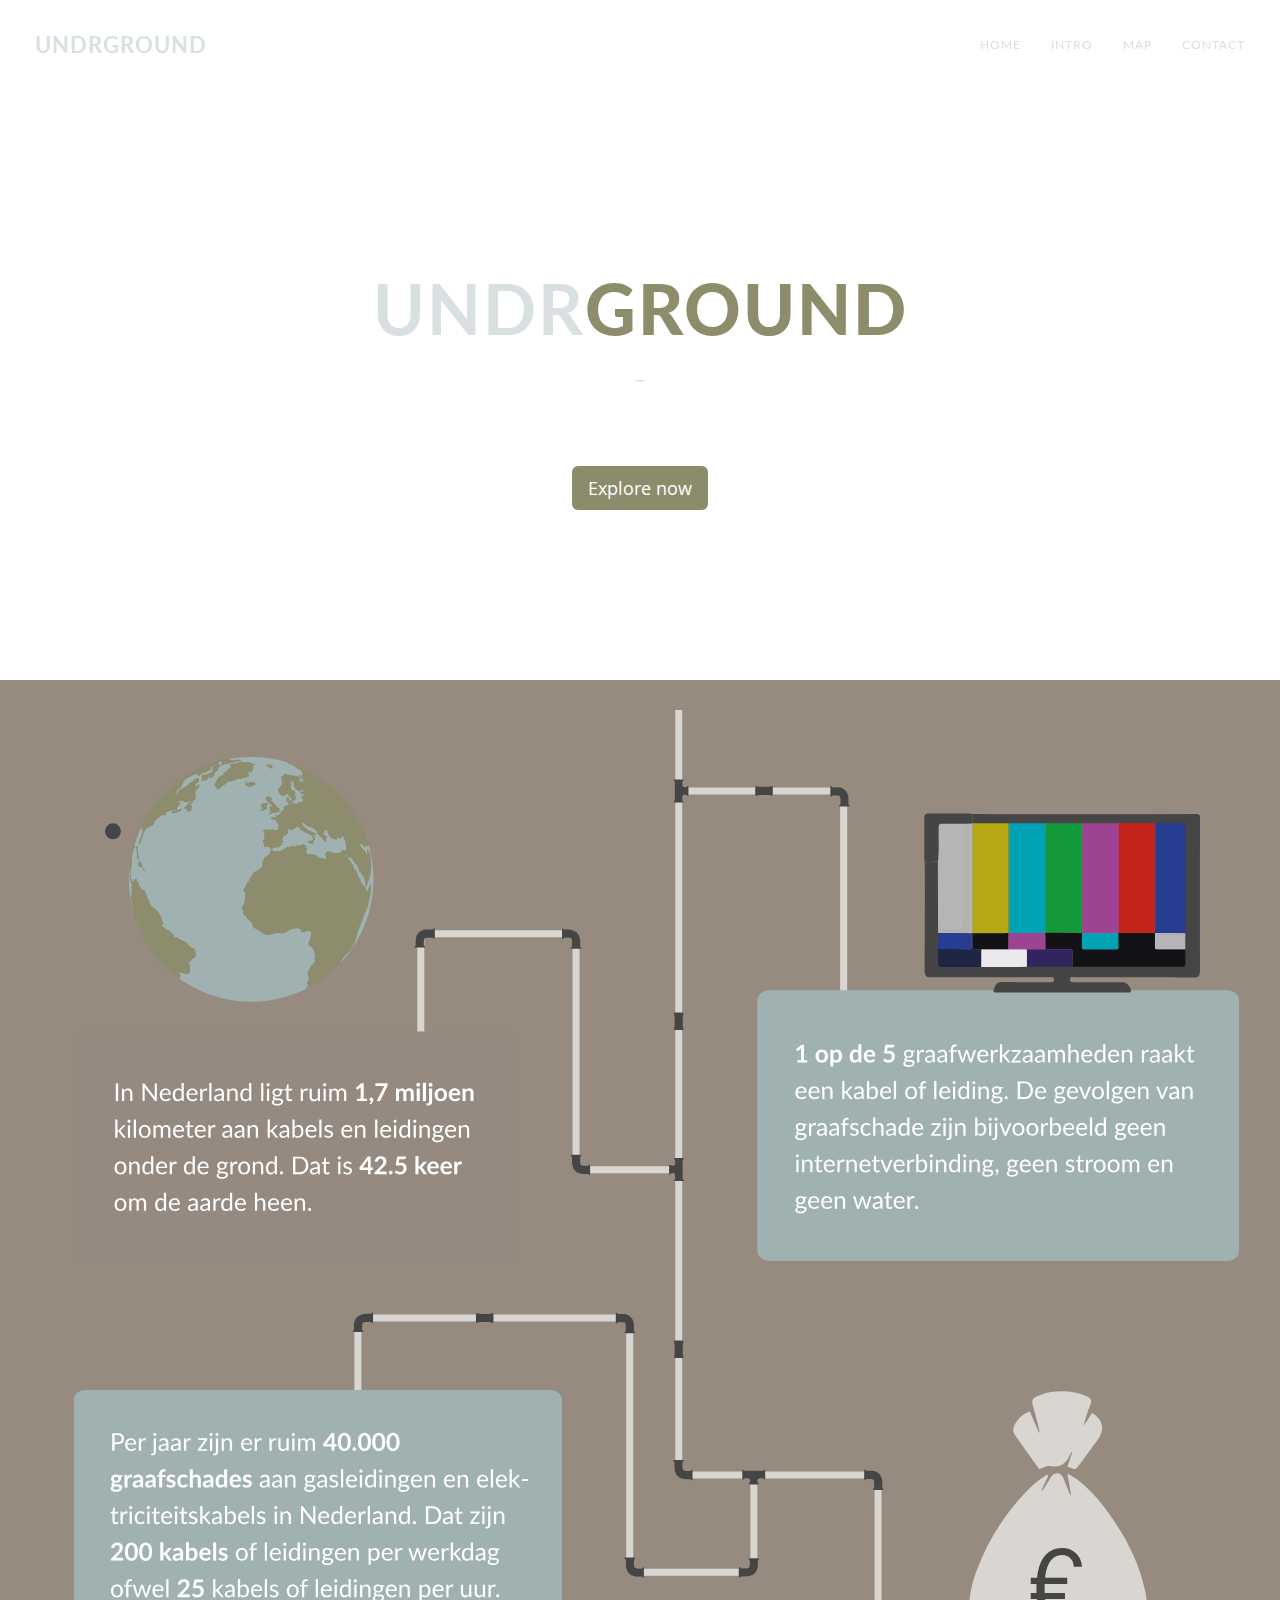
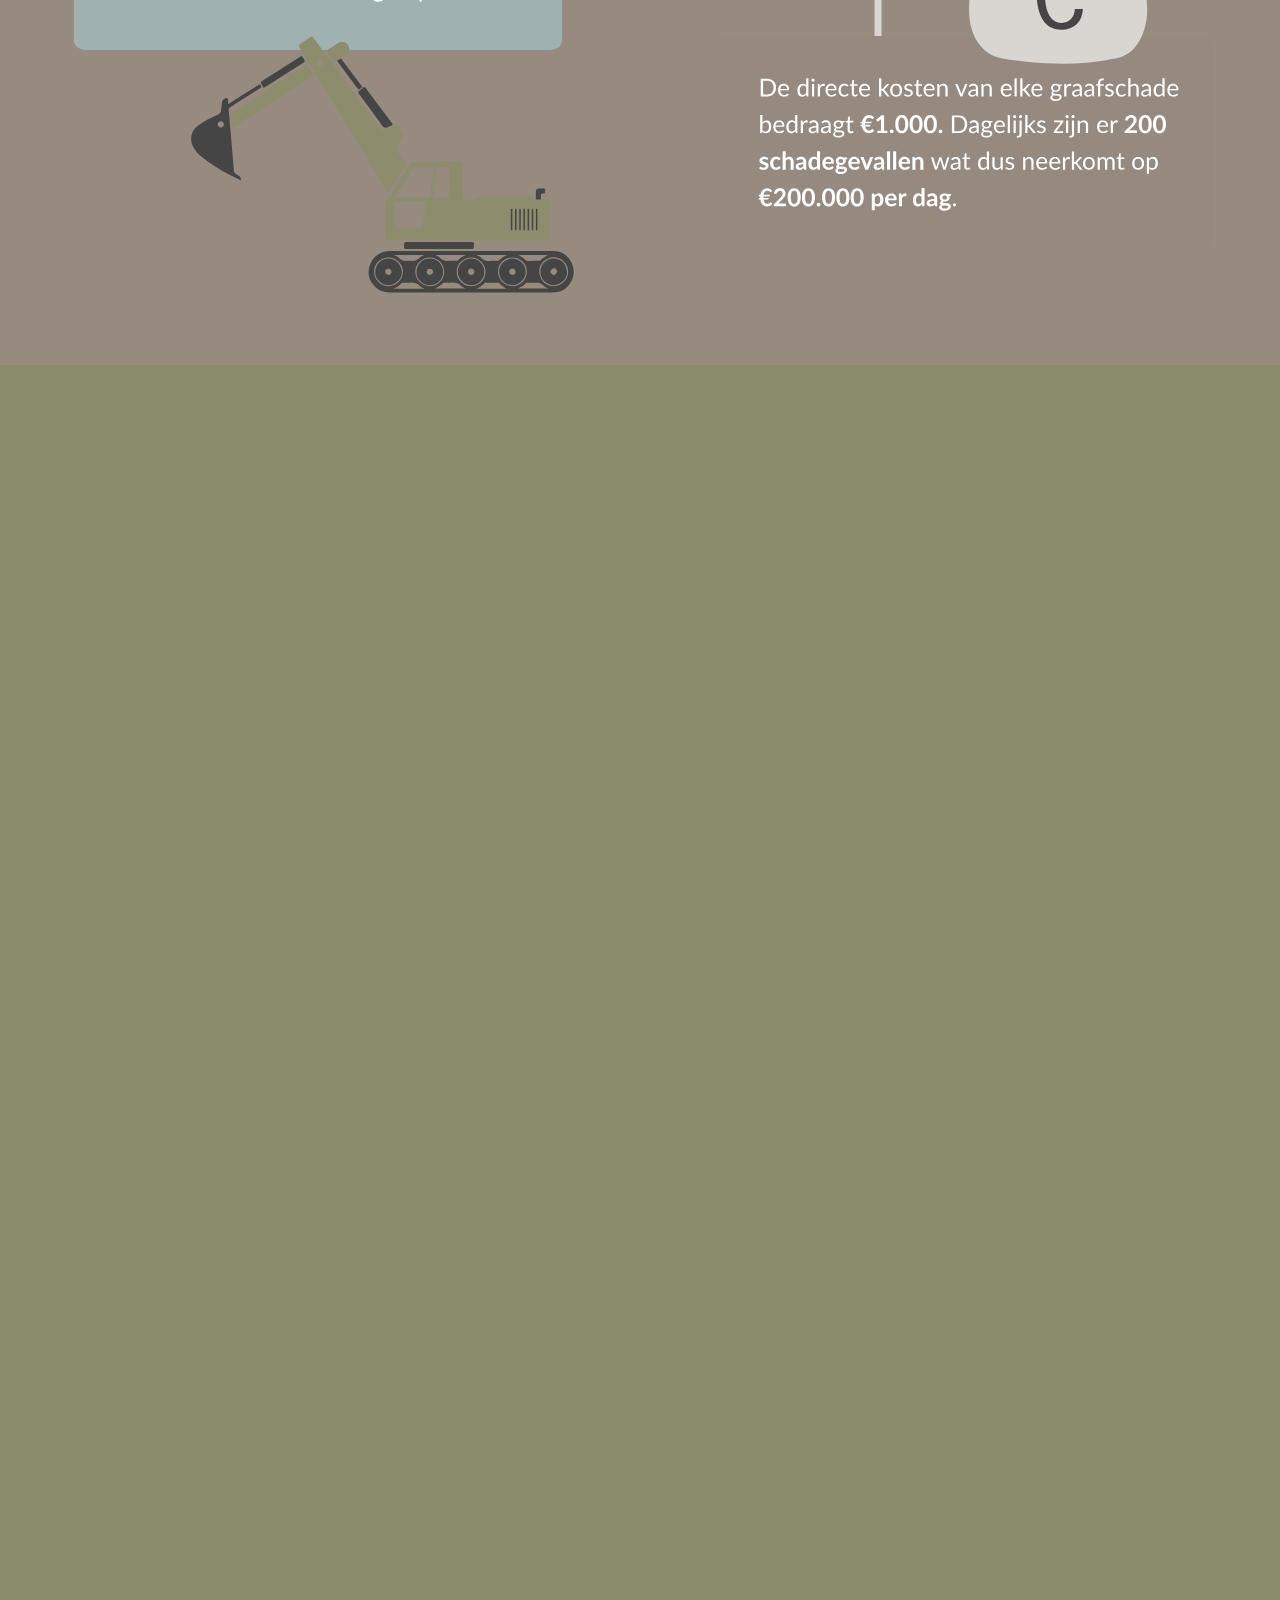
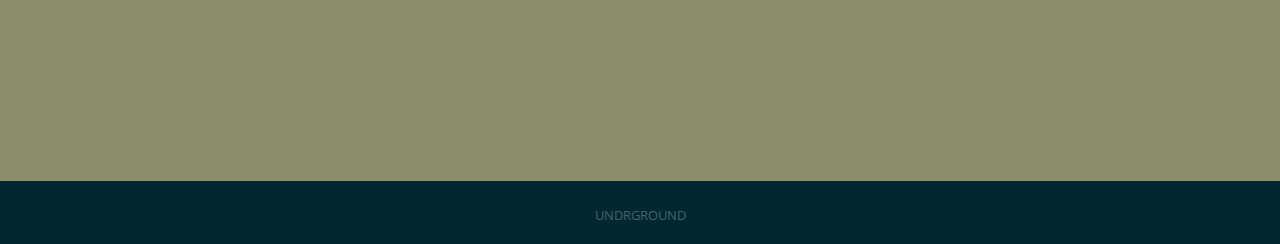
==== commit 2c9bfd5b: "Added new animation" ====
--- a/index.html
+++ b/index.html
@@ -92,401 +92,5681 @@
 <!-- Generator: Adobe Illustrator 17.0.0, SVG Export Plug-In . SVG Version: 6.00 Build 0)  -->
 <div id="wrap">
 <div id="anim">
-    <?xml version="1.0" encoding="utf-8"?>
-<!-- Generator: Adobe Illustrator 19.1.0, SVG Export Plug-In . SVG Version: 6.00 Build 0)  -->
-<svg version="1.1" xmlns="http://www.w3.org/2000/svg" xmlns:xlink="http://www.w3.org/1999/xlink" x="0px" y="0px"
-   viewBox="0 0 1280 2400" style="enable-background:new 0 0 1280 2400;" xml:space="preserve">
-<style type="text/css">
-  .st0{fill:#968A7F;}
-  .st1{fill:#B6DBD8;}
-  .st2{fill:#DBDACF;}
-  .st3{fill:#8D8C6C;}
-  .st4{opacity:0.85;fill:#8D8C6C;}
-  .st5{opacity:0.9;fill:#8D8C6C;}
-  .st6{fill:#AFABA5;}
-  .st7{fill:#FFFFFF;}
-  .st8{fill:none;stroke:#D8D5D0;stroke-width:7;stroke-miterlimit:10;}
-  .st9{fill:#444444;}
-  .st10{fill:#9B616A;}
-  .st11{fill:none;}
-  .st12{font-family:'Lato-Regular';}
-  .st13{font-size:24.626px;}
-  .st14{font-family:'Lato-Bold';}
-  .st15{fill:#9EB1B0;}
-  .st16{fill:#635A53;}
-  .st17{fill:#7C6D63;}
-  .st18{fill:#4D4D4D;}
-  .st19{fill:#F2F2F2;}
-  .st20{fill:#B32D32;}
-  .st21{fill:#EDEDED;}
-</style>
-<g id="Ondergrond">
-  <rect x="0.2" y="537.8" class="st0" width="1279.6" height="1579.9"/>
+   <?xml version="1.0" encoding="utf-8"?>
+<!-- Generator: Adobe Illustrator 17.0.0, SVG Export Plug-In . SVG Version: 6.00 Build 0)  -->
+<!DOCTYPE svg PUBLIC "-//W3C//DTD SVG 1.1//EN" "http://www.w3.org/Graphics/SVG/1.1/DTD/svg11.dtd">
+<svg version="1.1" xmlns="http://www.w3.org/2000/svg" xmlns:xlink="http://www.w3.org/1999/xlink" x="0px" y="0px" width="1280px"
+  height="1220.257px" viewBox="0 0 1280 1220.257" enable-background="new 0 0 1280 1220.257" xml:space="preserve">
+<g id="Laag_1">
+  <path fill="#454545" d="M261.704-89.17c-0.004,2.388-0.007,4.775-0.011,7.163c-0.023,0.306-0.043,0.611-0.07,0.916
+  c-0.035,0.399-0.249,0.658-0.644,0.718c-0.395,0.06-0.793-0.126-0.81-0.493c-0.039-0.848-0.602-0.69-1.107-0.696
+  c-1.933-0.024-3.878,0.087-5.795-0.095c-5.086-0.484-9.145-4.569-9.581-9.657c-0.187-2.183-0.09-4.39-0.123-6.587
+  c-0.009-0.589,0.191-1.276-0.793-1.321c-0.335-0.015-0.473-0.37-0.452-0.706c0.026-0.403,0.257-0.642,0.662-0.693
+  c0.346-0.043,0.694-0.074,1.041-0.11c2.426,0.005,4.851,0.009,7.277,0.013c0.348,0.035,0.7,0.046,1.041,0.113
+  c0.324,0.063,0.555,0.27,0.592,0.621c0.036,0.337-0.089,0.702-0.412,0.732c-0.874,0.08-0.756,0.669-0.754,1.243
+  c0.008,1.715-0.026,3.431,0.01,5.145c0.041,1.963,0.906,2.93,2.873,3.064c1.576,0.108,3.164,0.043,4.747,0.043
+  c0.282,0,0.652,0.107,0.695-0.368c0.051-0.561,0.312-0.96,0.918-0.846c0.602,0.114,0.642,0.632,0.628,1.145
+  C261.632-89.606,261.68-89.387,261.704-89.17z"/>
+  <polyline fill="none" stroke="#D9D6D1" stroke-width="7" stroke-miterlimit="10" points="663.729,0 663.729,761.144 
+  667.883,765.007 858.872,765.007 863.03,769.734 863.03,926.534   "/>
+  <polyline fill="none" stroke="#D9D6D1" stroke-width="7" stroke-miterlimit="10" points="663.729,80.918 822.471,80.918 
+  828.68,85.16 828.68,283.258   "/>
+  <polyline fill="none" stroke="#D9D6D1" stroke-width="7" stroke-miterlimit="10" points="663.729,459.64 565.443,459.64 
+  561.019,454.995 561.019,228.58 556.723,223.765 409.187,223.765 405.787,228.537 405.787,324.408  "/>
+  <polyline fill="none" stroke="#D9D6D1" stroke-width="7" stroke-miterlimit="10" points="738.87,765.007 738.87,858.03 
+  733.943,862.321 619.235,862.321 614.71,857.645 614.71,613.008 609.815,608.024 347.036,608.024 342.9,612.837 342.9,679.919   "/>
+  <path fill="#454545" d="M660.291,320.06c-1.199-0.189-1.744-1.563-0.969-2.789c0.319-0.504,0.343-0.942,0.342-1.458
+  c-0.003-2.852-0.108-5.71,0.049-8.553c0.076-1.36-0.804-2.436-0.674-3.791c0.079-0.821,0.308-1.08,1.05-1.026
+  c2.4-0.005,4.8-0.01,7.2-0.015c1.09,0.145,1.593,1.54,0.864,2.77c-0.299,0.505-0.354,0.959-0.355,1.476
+  c-0.005,3.078,0.029,6.158-0.022,9.235c-0.018,1.062,0.759,1.881,0.644,3.004c-0.089,0.867-0.348,1.146-1.131,1.103
+  C664.956,319.91,662.623,319.903,660.291,320.06z"/>
+  <path fill="#454545" d="M660.291,648.093c-1.199-0.189-1.744-1.563-0.969-2.789c0.319-0.504,0.343-0.942,0.342-1.457
+  c-0.003-2.852-0.108-5.71,0.049-8.554c0.076-1.36-0.804-2.436-0.674-3.791c0.079-0.821,0.308-1.08,1.05-1.026
+  c2.4-0.005,4.8-0.01,7.2-0.015c1.09,0.145,1.593,1.54,0.864,2.77c-0.299,0.505-0.354,0.959-0.355,1.476
+  c-0.005,3.078,0.029,6.158-0.022,9.235c-0.018,1.062,0.759,1.881,0.644,3.004c-0.089,0.867-0.348,1.146-1.131,1.104
+  C664.956,647.943,662.623,647.935,660.291,648.093z"/>
+  <path fill="#454545" d="M757.871,84.356c-0.189,1.199-1.563,1.744-2.789,0.969c-0.504-0.319-0.942-0.343-1.458-0.342
+  c-2.852,0.004-5.71,0.108-8.553-0.049c-1.36-0.076-2.437,0.804-3.792,0.674c-0.821-0.079-1.08-0.308-1.026-1.05
+  c-0.005-2.4-0.01-4.8-0.015-7.2c0.145-1.09,1.54-1.593,2.77-0.864c0.505,0.299,0.959,0.354,1.476,0.355
+  c3.078,0.005,6.158-0.029,9.235,0.022c1.062,0.018,1.881-0.759,3.004-0.644c0.867,0.089,1.146,0.348,1.103,1.131
+  C757.721,79.691,757.713,82.024,757.871,84.356z"/>
+  <path fill="#454545" d="M478.574,611.462c-0.189,1.199-1.563,1.744-2.789,0.969c-0.504-0.319-0.942-0.343-1.457-0.342
+  c-2.852,0.003-5.71,0.108-8.553-0.049c-1.36-0.076-2.436,0.804-3.792,0.674c-0.821-0.079-1.08-0.308-1.026-1.05
+  c-0.005-2.4-0.01-4.8-0.015-7.2c0.145-1.09,1.54-1.593,2.77-0.864c0.505,0.299,0.959,0.354,1.476,0.355
+  c3.078,0.005,6.158-0.029,9.235,0.022c1.062,0.017,1.881-0.759,3.004-0.644c0.867,0.089,1.146,0.348,1.103,1.131
+  C478.425,606.797,478.417,609.13,478.574,611.462z"/>
+  <path fill="#454545" d="M547.029,227.205c0.003-2.388,0.007-4.775,0.011-7.163c0.023-0.305,0.043-0.611,0.07-0.917
+  c0.035-0.399,0.249-0.658,0.644-0.718c0.395-0.061,0.794,0.126,0.81,0.493c0.039,0.848,0.602,0.69,1.107,0.696
+  c1.933,0.024,3.878-0.087,5.795,0.095c5.086,0.484,9.145,4.569,9.581,9.657c0.187,2.183,0.09,4.39,0.123,6.587
+  c0.009,0.589-0.191,1.276,0.793,1.321c0.335,0.015,0.473,0.37,0.452,0.706c-0.026,0.403-0.257,0.642-0.662,0.693
+  c-0.346,0.043-0.694,0.074-1.041,0.11c-2.426-0.005-4.851-0.009-7.277-0.013c-0.348-0.035-0.7-0.046-1.041-0.113
+  c-0.324-0.063-0.555-0.27-0.592-0.621c-0.036-0.337,0.089-0.702,0.412-0.732c0.874-0.08,0.756-0.669,0.754-1.243
+  c-0.008-1.715,0.026-3.431-0.01-5.145c-0.041-1.963-0.906-2.93-2.874-3.064c-1.576-0.107-3.164-0.043-4.747-0.043
+  c-0.282,0-0.652-0.107-0.695,0.368c-0.051,0.561-0.312,0.96-0.918,0.846c-0.602-0.114-0.642-0.632-0.628-1.145
+  C547.1,227.641,547.052,227.423,547.029,227.205z"/>
+  <path fill="#454545" d="M849.178,768.359c0.004-2.388,0.007-4.775,0.011-7.163c0.023-0.306,0.043-0.611,0.07-0.917
+  c0.035-0.399,0.249-0.658,0.644-0.718c0.395-0.061,0.794,0.126,0.81,0.493c0.039,0.848,0.602,0.69,1.107,0.696
+  c1.933,0.024,3.878-0.087,5.795,0.095c5.086,0.484,9.145,4.569,9.581,9.657c0.187,2.183,0.09,4.39,0.123,6.587
+  c0.009,0.589-0.191,1.276,0.793,1.321c0.335,0.015,0.473,0.37,0.452,0.706c-0.026,0.403-0.258,0.642-0.662,0.693
+  c-0.346,0.043-0.694,0.074-1.041,0.11c-2.426-0.005-4.852-0.009-7.277-0.013c-0.348-0.035-0.7-0.046-1.041-0.113
+  c-0.324-0.063-0.555-0.27-0.592-0.621c-0.036-0.337,0.089-0.702,0.412-0.732c0.874-0.08,0.756-0.669,0.754-1.243
+  c-0.008-1.715,0.026-3.431-0.01-5.145c-0.041-1.963-0.906-2.93-2.873-3.064c-1.576-0.108-3.164-0.043-4.747-0.044
+  c-0.282,0-0.652-0.107-0.695,0.368c-0.051,0.561-0.312,0.96-0.918,0.846c-0.602-0.114-0.642-0.632-0.628-1.145
+  C849.249,768.796,849.201,768.577,849.178,768.359z"/>
+  <path fill="#454545" d="M600.791,611.633c0.004-2.388,0.007-4.776,0.011-7.163c0.023-0.305,0.043-0.611,0.07-0.917
+  c0.035-0.399,0.249-0.658,0.644-0.718c0.395-0.06,0.793,0.126,0.81,0.493c0.039,0.848,0.602,0.69,1.107,0.696
+  c1.933,0.024,3.878-0.087,5.795,0.095c5.086,0.484,9.145,4.569,9.581,9.657c0.187,2.183,0.09,4.39,0.123,6.587
+  c0.009,0.589-0.191,1.276,0.793,1.321c0.335,0.015,0.473,0.37,0.452,0.706c-0.026,0.403-0.258,0.642-0.662,0.693
+  c-0.346,0.043-0.694,0.074-1.041,0.11c-2.426-0.005-4.851-0.009-7.277-0.013c-0.347-0.035-0.7-0.046-1.041-0.113
+  c-0.324-0.063-0.555-0.27-0.592-0.621c-0.036-0.337,0.089-0.702,0.412-0.732c0.874-0.08,0.756-0.669,0.754-1.243
+  c-0.008-1.715,0.026-3.431-0.01-5.145c-0.041-1.963-0.906-2.93-2.873-3.064c-1.576-0.108-3.164-0.043-4.747-0.044
+  c-0.282,0-0.652-0.107-0.695,0.368c-0.051,0.561-0.312,0.96-0.918,0.846c-0.602-0.114-0.642-0.632-0.628-1.145
+  C600.863,612.07,600.815,611.851,600.791,611.633z"/>
+  <path fill="#454545" d="M815.327,84.853c0.004-2.388,0.007-4.775,0.011-7.163c0.023-0.305,0.043-0.611,0.07-0.916
+  c0.035-0.399,0.249-0.658,0.644-0.718c0.395-0.061,0.794,0.126,0.81,0.493c0.039,0.848,0.602,0.69,1.107,0.696
+  c1.933,0.024,3.878-0.087,5.795,0.095c5.086,0.484,9.145,4.569,9.581,9.657c0.187,2.183,0.09,4.39,0.123,6.587
+  c0.009,0.589-0.191,1.276,0.793,1.321c0.335,0.015,0.473,0.37,0.452,0.706c-0.026,0.403-0.258,0.642-0.662,0.693
+  c-0.346,0.043-0.694,0.074-1.041,0.11c-2.426-0.005-4.852-0.009-7.277-0.013c-0.348-0.035-0.7-0.046-1.041-0.113
+  c-0.324-0.063-0.555-0.27-0.592-0.621c-0.036-0.338,0.089-0.702,0.412-0.732c0.874-0.08,0.756-0.669,0.754-1.243
+  c-0.008-1.715,0.026-3.431-0.01-5.145c-0.041-1.963-0.906-2.93-2.873-3.064c-1.576-0.108-3.164-0.043-4.747-0.044
+  c-0.282,0-0.652-0.107-0.695,0.368c-0.051,0.561-0.312,0.96-0.918,0.846c-0.602-0.114-0.642-0.632-0.628-1.145
+  C815.398,85.289,815.35,85.071,815.327,84.853z"/>
+  <path fill="#454545" d="M628.929,859.02c-0.003,2.388-0.007,4.775-0.011,7.163c-0.023,0.305-0.043,0.611-0.07,0.917
+  c-0.035,0.399-0.249,0.658-0.644,0.718c-0.395,0.06-0.794-0.126-0.81-0.493c-0.039-0.848-0.602-0.69-1.107-0.696
+  c-1.933-0.024-3.878,0.087-5.795-0.095c-5.086-0.484-9.145-4.569-9.581-9.657c-0.187-2.183-0.09-4.39-0.123-6.587
+  c-0.009-0.589,0.191-1.276-0.793-1.321c-0.335-0.015-0.473-0.37-0.452-0.706c0.026-0.403,0.257-0.642,0.662-0.693
+  c0.346-0.043,0.694-0.074,1.041-0.11c2.426,0.005,4.852,0.009,7.277,0.013c0.348,0.035,0.7,0.046,1.041,0.113
+  c0.324,0.063,0.555,0.27,0.592,0.621c0.036,0.337-0.089,0.702-0.412,0.732c-0.874,0.08-0.756,0.669-0.754,1.243
+  c0.008,1.715-0.026,3.431,0.01,5.145c0.041,1.963,0.906,2.93,2.874,3.064c1.576,0.108,3.164,0.043,4.747,0.044
+  c0.282,0,0.652,0.107,0.695-0.368c0.051-0.561,0.312-0.96,0.918-0.846c0.602,0.114,0.642,0.632,0.628,1.145
+  C628.858,858.584,628.906,858.802,628.929,859.02z"/>
+  <path fill="#454545" d="M677.577,761.539c-0.004,2.388-0.007,4.775-0.011,7.163c-0.023,0.305-0.044,0.611-0.07,0.917
+  c-0.035,0.399-0.249,0.658-0.644,0.718c-0.395,0.06-0.793-0.126-0.81-0.493c-0.039-0.848-0.602-0.69-1.107-0.696
+  c-1.933-0.024-3.878,0.087-5.795-0.095c-5.086-0.484-9.145-4.569-9.581-9.657c-0.187-2.183-0.09-4.39-0.123-6.586
+  c-0.009-0.589,0.191-1.276-0.793-1.321c-0.335-0.015-0.473-0.37-0.452-0.706c0.026-0.403,0.257-0.642,0.662-0.693
+  c0.346-0.043,0.694-0.074,1.041-0.11c2.426,0.004,4.851,0.009,7.277,0.013c0.347,0.035,0.7,0.046,1.041,0.113
+  c0.324,0.063,0.555,0.27,0.592,0.621c0.035,0.337-0.089,0.702-0.412,0.732c-0.874,0.08-0.756,0.669-0.754,1.243
+  c0.008,1.715-0.026,3.431,0.01,5.145c0.041,1.963,0.906,2.93,2.873,3.064c1.576,0.107,3.164,0.043,4.747,0.043
+  c0.282,0,0.652,0.107,0.695-0.368c0.051-0.561,0.312-0.96,0.918-0.846c0.602,0.114,0.642,0.632,0.628,1.145
+  C677.505,761.103,677.553,761.321,677.577,761.539z"/>
+  <path fill="#454545" d="M575.138,456.371c-0.004,2.388-0.007,4.775-0.011,7.163c-0.023,0.305-0.044,0.611-0.07,0.917
+  c-0.035,0.399-0.249,0.658-0.644,0.718c-0.395,0.06-0.793-0.126-0.81-0.493c-0.039-0.848-0.602-0.69-1.107-0.696
+  c-1.933-0.024-3.878,0.087-5.795-0.095c-5.086-0.484-9.145-4.569-9.581-9.657c-0.187-2.183-0.09-4.39-0.123-6.587
+  c-0.009-0.589,0.191-1.276-0.793-1.321c-0.335-0.015-0.473-0.37-0.452-0.706c0.026-0.403,0.257-0.642,0.662-0.693
+  c0.346-0.043,0.694-0.074,1.041-0.11c2.426,0.005,4.852,0.009,7.277,0.013c0.347,0.035,0.7,0.046,1.041,0.113
+  c0.324,0.063,0.555,0.27,0.592,0.621c0.035,0.337-0.089,0.702-0.412,0.732c-0.874,0.08-0.756,0.669-0.754,1.243
+  c0.008,1.715-0.026,3.431,0.01,5.145c0.041,1.963,0.906,2.93,2.873,3.064c1.576,0.108,3.164,0.043,4.747,0.043
+  c0.282,0,0.652,0.107,0.695-0.368c0.051-0.561,0.312-0.96,0.918-0.846c0.602,0.114,0.642,0.632,0.628,1.145
+  C575.066,455.934,575.114,456.153,575.138,456.371z"/>
+  <path fill="#454545" d="M346.518,621.936c-2.388-0.003-4.775-0.007-7.163-0.011c-0.305-0.023-0.611-0.043-0.916-0.07
+  c-0.399-0.035-0.658-0.249-0.718-0.644c-0.06-0.395,0.126-0.794,0.493-0.81c0.848-0.039,0.69-0.602,0.696-1.107
+  c0.024-1.933-0.087-3.878,0.095-5.795c0.484-5.086,4.569-9.145,9.657-9.581c2.183-0.187,4.39-0.09,6.587-0.123
+  c0.589-0.009,1.276,0.191,1.321-0.793c0.015-0.335,0.37-0.474,0.706-0.452c0.403,0.026,0.642,0.257,0.693,0.662
+  c0.043,0.346,0.074,0.694,0.11,1.041c-0.004,2.426-0.009,4.852-0.013,7.277c-0.035,0.348-0.047,0.7-0.113,1.041
+  c-0.063,0.324-0.27,0.555-0.621,0.592c-0.337,0.036-0.702-0.089-0.732-0.412c-0.08-0.874-0.669-0.756-1.243-0.754
+  c-1.715,0.008-3.431-0.026-5.145,0.01c-1.963,0.041-2.93,0.906-3.064,2.874c-0.108,1.576-0.043,3.164-0.044,4.747
+  c0,0.282-0.107,0.652,0.368,0.695c0.561,0.051,0.96,0.312,0.846,0.918c-0.114,0.602-0.632,0.642-1.145,0.628
+  C346.955,621.865,346.736,621.913,346.518,621.936z"/>
+  <path fill="#454545" d="M408.289,237.61c-2.388-0.004-4.775-0.007-7.163-0.011c-0.306-0.023-0.611-0.044-0.916-0.07
+  c-0.399-0.035-0.658-0.249-0.718-0.644c-0.06-0.395,0.126-0.794,0.493-0.81c0.848-0.039,0.69-0.602,0.696-1.107
+  c0.024-1.933-0.087-3.878,0.095-5.795c0.484-5.086,4.569-9.145,9.657-9.581c2.183-0.187,4.39-0.09,6.587-0.123
+  c0.589-0.009,1.276,0.191,1.321-0.793c0.015-0.335,0.37-0.473,0.706-0.452c0.403,0.026,0.642,0.257,0.693,0.662
+  c0.043,0.346,0.074,0.694,0.11,1.041c-0.005,2.426-0.009,4.852-0.013,7.277c-0.035,0.348-0.047,0.7-0.113,1.041
+  c-0.063,0.324-0.27,0.555-0.621,0.592c-0.337,0.035-0.702-0.089-0.732-0.412c-0.08-0.874-0.669-0.756-1.243-0.754
+  c-1.715,0.008-3.431-0.026-5.145,0.01c-1.963,0.041-2.93,0.906-3.064,2.873c-0.108,1.576-0.043,3.164-0.044,4.747
+  c0,0.282-0.107,0.652,0.368,0.695c0.561,0.051,0.96,0.312,0.846,0.918c-0.114,0.602-0.632,0.642-1.145,0.628
+  C408.725,237.539,408.507,237.587,408.289,237.61z"/>
+  <path fill="#454545" d="M735.318,848.336c2.388,0.004,4.776,0.007,7.163,0.011c0.305,0.023,0.611,0.044,0.917,0.07
+  c0.399,0.035,0.658,0.249,0.718,0.644c0.06,0.395-0.126,0.793-0.493,0.81c-0.848,0.039-0.69,0.602-0.696,1.107
+  c-0.024,1.933,0.087,3.878-0.095,5.795c-0.484,5.086-4.569,9.145-9.657,9.581c-2.183,0.187-4.39,0.09-6.587,0.123
+  c-0.589,0.009-1.276-0.191-1.321,0.793c-0.015,0.335-0.37,0.473-0.706,0.452c-0.403-0.026-0.642-0.258-0.693-0.662
+  c-0.043-0.346-0.074-0.694-0.11-1.041c0.004-2.426,0.009-4.852,0.013-7.277c0.035-0.348,0.046-0.7,0.113-1.041
+  c0.063-0.324,0.27-0.555,0.621-0.592c0.338-0.036,0.702,0.089,0.732,0.412c0.08,0.874,0.669,0.756,1.243,0.754
+  c1.715-0.008,3.431,0.026,5.145-0.01c1.963-0.041,2.93-0.906,3.064-2.873c0.108-1.576,0.043-3.164,0.044-4.747
+  c0-0.282,0.107-0.652-0.368-0.695c-0.561-0.051-0.96-0.312-0.846-0.918c0.114-0.602,0.632-0.642,1.145-0.628
+  C734.882,848.407,735.1,848.359,735.318,848.336z"/>
+  <path fill="#454545" d="M673.468,77.636c0.004,2.24,0.007,4.479,0.011,6.719c-0.023,0.285-0.045,0.57-0.068,0.855
+  c-0.026,0.321-0.19,0.542-0.504,0.614c-0.359,0.082-0.614-0.056-0.819-0.376c-0.396-0.616-2.271-0.956-3.371-0.589
+  c-0.891,0.297-1.256,0.973-1.235,1.901c0.022,0.983-0.003,1.967,0.01,2.95c0.007,0.602-0.2,1.201,0.758,1.479
+  c0.605,0.175,0.487,0.9-0.156,1.18c-0.317,0.138-0.725,0.069-1.091,0.093c-2.304-0.001-4.608-0.002-6.912-0.003
+  c-0.285-0.02-0.574-0.019-0.855-0.065c-0.319-0.052-0.5-0.294-0.554-0.588c-0.058-0.314,0.114-0.662,0.389-0.682
+  c0.94-0.068,0.784-0.713,0.784-1.306c-0.002-5.939,0-11.877-0.003-17.816c0-0.504,0.151-1.025-0.672-1.159
+  c-0.731-0.12-0.72-0.931-0.438-1.302c0.282-0.371,0.013-0.006,0.013-0.006s0.484,0.025,0.842,0.026s6.986,0.019,7.391-0.003
+  c0.365,0.02,0.747-0.02,1.091,0.076c0.392,0.109,0.68,0.575,0.317,0.796c-1.318,0.801-0.878,2.049-0.892,3.145
+  c-0.045,3.493,0.174,3.678,3.626,3.595c0.464-0.011,0.88,0.044,0.926-0.627c0.028-0.407,0.354-0.648,0.789-0.569
+  c0.429,0.078,0.578,0.396,0.583,0.808C673.429,77.067,673.454,77.351,673.468,77.636z"/>
+  <path fill="#454545" d="M654.106,462.923c-0.004-2.24-0.007-4.479-0.011-6.719c0.023-0.285,0.045-0.57,0.068-0.855
+  c0.026-0.321,0.19-0.542,0.504-0.614c0.359-0.082,0.614,0.056,0.819,0.376c0.396,0.616,2.271,0.956,3.371,0.589
+  c0.891-0.297,1.256-0.973,1.235-1.901c-0.022-0.983,0.003-1.967-0.01-2.95c-0.008-0.602,0.2-1.201-0.758-1.479
+  c-0.605-0.175-0.487-0.9,0.156-1.18c0.317-0.138,0.725-0.069,1.091-0.093c2.304,0.001,4.608,0.002,6.912,0.003
+  c0.285,0.02,0.574,0.019,0.855,0.065c0.319,0.052,0.5,0.294,0.554,0.588c0.058,0.314-0.114,0.662-0.389,0.682
+  c-0.94,0.068-0.784,0.713-0.784,1.306c0.002,5.939,0,11.877,0.003,17.816c0,0.504-0.15,1.025,0.672,1.159
+  c0.731,0.12,0.72,0.931,0.438,1.302c-0.282,0.371-0.013,0.006-0.013,0.006s-0.484-0.025-0.842-0.026s-6.986-0.019-7.391,0.003
+  c-0.365-0.02-0.747,0.02-1.091-0.076c-0.392-0.109-0.68-0.575-0.317-0.796c1.318-0.801,0.878-2.049,0.892-3.145
+  c0.045-3.493-0.174-3.678-3.626-3.595c-0.464,0.011-0.88-0.044-0.926,0.627c-0.028,0.407-0.354,0.648-0.789,0.569
+  c-0.429-0.078-0.578-0.396-0.583-0.808C654.145,463.492,654.121,463.207,654.106,462.923z"/>
+  <path fill="#454545" d="M742.153,774.456c-2.24,0.004-4.479,0.007-6.719,0.011c-0.285-0.023-0.57-0.045-0.855-0.068
+  c-0.321-0.026-0.542-0.19-0.614-0.504c-0.082-0.359,0.056-0.614,0.376-0.819c0.616-0.396,0.956-2.271,0.589-3.371
+  c-0.297-0.891-0.973-1.256-1.901-1.235c-0.983,0.022-1.967-0.003-2.95,0.01c-0.602,0.007-1.201-0.2-1.479,0.758
+  c-0.175,0.605-0.9,0.487-1.18-0.156c-0.138-0.317-0.069-0.725-0.093-1.091c0.001-2.304,0.002-4.608,0.003-6.912
+  c0.02-0.285,0.019-0.574,0.065-0.855c0.052-0.319,0.294-0.5,0.588-0.554c0.314-0.058,0.662,0.114,0.682,0.389
+  c0.068,0.94,0.713,0.784,1.306,0.784c5.939-0.002,11.877,0,17.816-0.003c0.504,0,1.025,0.151,1.159-0.672
+  c0.12-0.731,0.931-0.72,1.302-0.438c0.371,0.282,0.006,0.013,0.006,0.013s-0.025,0.484-0.026,0.842
+  c0,0.357-0.019,6.986,0.003,7.391c-0.02,0.365,0.02,0.747-0.076,1.091c-0.109,0.392-0.575,0.68-0.796,0.317
+  c-0.801-1.318-2.049-0.878-3.145-0.892c-3.493-0.045-3.678,0.174-3.595,3.626c0.011,0.464-0.044,0.88,0.627,0.926
+  c0.407,0.028,0.648,0.354,0.569,0.789c-0.078,0.429-0.396,0.578-0.808,0.583C742.721,774.417,742.437,774.441,742.153,774.456z"/>
 </g>
-<g id="Stad">
-  <rect x="0" class="st1" width="1281.1" height="470.6"/>
-  <rect x="1067.3" y="317.4" class="st2" width="109.2" height="73.8"/>
-  <rect x="317.1" y="348.5" class="st2" width="112.8" height="122.3"/>
-  <rect x="60.8" y="348.5" class="st2" width="112.8" height="122.3"/>
-  <polygon class="st2" points="0.9,300 55.3,300 55.3,470.7 1.7,470.7  "/>
-  <rect x="801.7" y="334.9" class="st2" width="62.1" height="135.8"/>
-  <rect x="248.4" y="334.9" class="st2" width="62.1" height="135.8"/>
-  <rect x="179.1" y="325.2" class="st2" width="62.1" height="145.5"/>
-  <rect x="743.6" y="311.6" class="st2" width="46.6" height="159.1"/>
-  <polygon class="st2" points="691.4,348.5 714.5,327.5 738,348.5 738,470.7 691.4,470.7  "/>
-  <rect x="601.9" y="311.6" class="st2" width="82.1" height="159.1"/>
-  <rect x="521.8" y="334.9" class="st2" width="72.7" height="135.8"/>
-  <polygon class="st2" points="439.5,348.5 476.7,308.5 512.2,348.5 512.2,470.7 439.5,470.7  "/>
-  <rect x="1044.1" y="368.2" class="st2" width="153.3" height="102.5"/>
-  <rect x="932.3" y="327.6" class="st2" width="105.5" height="143.2"/>
-  <rect x="873.3" y="317.4" class="st2" width="52.1" height="153.4"/>
-  <polygon class="st2" points="55.3,300 0.9,254.7 0.9,300   "/>
-  <polygon class="st2" points="684,311.6 642.9,266.2 601.7,311.6  "/>
-  <rect x="1090" y="292.7" class="st2" width="60.9" height="26.5"/>
-  <rect x="1109" y="266.2" class="st2" width="23.4" height="26.5"/>
-  <rect x="1044.1" y="343.4" class="st2" width="153.3" height="47.7"/>
-  <path class="st2" d="M1037.8,327.6v-13.9c0,0-39.7,3.7-41.4-31.8c-24.7,0-25.7,0-25.7,0s-1.5,32.9-38.4,32.3c0,8.6,0,13.4,0,13.4
-    H1037.8z"/>
-  <path class="st2" d="M173.7,348.5v-12.9c0,0-43.8-1.9-44.6-71.8c-26.3,0-27.4,0-27.4,0s-1.6,72.9-40.8,72.3c0,8.6,0,12.4,0,12.4
-    H173.7z"/>
-  <rect x="975.1" y="305.6" class="st2" width="16.9" height="24.3"/>
-  <rect x="133.2" y="345" class="st2" width="16.9" height="24.3"/>
-  <rect x="107" y="345" class="st2" width="16.9" height="24.3"/>
-  <rect x="479.9" y="355.2" class="st2" width="16.9" height="24.3"/>
-  <rect x="455.5" y="355.2" class="st2" width="16.9" height="24.3"/>
-  <rect x="81.9" y="345" class="st2" width="16.9" height="24.3"/>
-  <rect x="836.6" y="348.5" class="st2" width="16.9" height="24.3"/>
-  <rect x="290.3" y="352.4" class="st2" width="12.3" height="16.4"/>
-  <rect x="273.3" y="352.4" class="st2" width="12.3" height="16.4"/>
-  <rect x="255.4" y="352.4" class="st2" width="12.3" height="16.4"/>
-  <rect x="615.7" y="317.7" class="st2" width="22.7" height="24.3"/>
-  <rect x="647.9" y="317.7" class="st2" width="22.7" height="24.3"/>
-  <rect x="532.1" y="348.5" class="st2" width="14.5" height="24.3"/>
-  <rect x="566.2" y="348.5" class="st2" width="14.5" height="24.3"/>
-  <rect x="812.8" y="348.5" class="st2" width="16.9" height="24.3"/>
-  <polyline class="st2" points="337,348.8 337,326.7 411.1,326.7 411.1,348.8   "/>
-  <rect x="352.3" y="302" class="st2" width="41.4" height="26.5"/>
-  <rect x="882.6" y="291.9" class="st2" width="32.7" height="26.5"/>
-  <rect x="892.5" y="273.5" class="st2" width="13.5" height="21.6"/>
-  <rect x="22.6" y="363.4" class="st3" width="109.2" height="73.8"/>
-  <rect x="769.1" y="394.5" class="st3" width="112.8" height="122.3"/>
-  <rect x="1025.4" y="394.5" class="st4" width="112.8" height="122.3"/>
-  <rect x="1143.8" y="346" class="st3" width="137.5" height="170.8"/>
-  <rect x="335.2" y="380.9" class="st3" width="62.1" height="135.8"/>
-  <rect x="888.6" y="380.9" class="st3" width="62.1" height="135.8"/>
-  <rect x="957.9" y="371.2" class="st5" width="62.1" height="145.5"/>
-  <rect x="408.8" y="357.6" class="st3" width="46.6" height="159.1"/>
-  <polygon class="st3" points="507.7,394.5 484.6,373.5 461.1,394.5 461.1,516.8 507.7,516.8  "/>
-  <rect x="515" y="357.6" class="st4" width="82.1" height="159.1"/>
-  <rect x="604.6" y="380.9" class="st3" width="72.7" height="135.8"/>
-  <polygon class="st3" points="759.5,394.5 722.4,354.5 686.9,394.5 686.9,516.8 759.5,516.8  "/>
-  <rect id="grond" x="0" y="516.7" class="st2" width="1281.1" height="12.2"/>
-  <rect id="grond_1_" x="0" y="528.9" class="st6" width="1281.1" height="12.2"/>
-  <polygon class="st3" points="155,516.8 1.7,516.8 1.7,470.7 1.7,414.3 155,414.3  "/>
-  <rect x="161.2" y="373.6" class="st5" width="105.5" height="143.2"/>
-  <rect x="273.7" y="363.4" class="st3" width="52.1" height="153.4"/>
-  <polygon class="st3" points="1143.8,346 1233.7,271 1280.9,310.3 1280.9,346  "/>
-  <polygon class="st4" points="515.1,357.6 556.2,312.3 597.3,357.6  "/>
-  <rect x="48.2" y="338.7" class="st3" width="60.9" height="26.5"/>
-  <rect x="66.6" y="312.3" class="st3" width="23.4" height="26.5"/>
-  <rect x="1.7" y="389.5" class="st3" width="153.3" height="47.7"/>
-  <path class="st5" d="M161.2,373.6v-13.9c0,0,39.7,3.7,41.4-31.8c24.7,0,25.7,0,25.7,0s1.5,32.9,38.4,32.3c0,8.6,0,13.4,0,13.4
-    H161.2z"/>
-  <path class="st4" d="M1025.4,394.5v-12.9c0,0,43.8-1.9,44.6-71.8c26.3,0,27.4,0,27.4,0s1.6,72.9,40.8,72.3c0,8.6,0,12.4,0,12.4
-    H1025.4z"/>
-  <rect x="207" y="351.6" class="st7" width="16.9" height="24.3"/>
-  <rect x="1048.9" y="391" class="st7" width="16.9" height="24.3"/>
-  <rect x="1193.6" y="359.5" class="st7" width="35.1" height="42.8"/>
-  <rect x="1249.5" y="359.5" class="st7" width="31.5" height="42.8"/>
-  <rect x="1075.2" y="391" class="st7" width="16.9" height="24.3"/>
-  <rect x="702.3" y="401.2" class="st7" width="16.9" height="24.3"/>
-  <rect x="726.6" y="401.2" class="st7" width="16.9" height="24.3"/>
-  <rect x="1100.2" y="391" class="st7" width="16.9" height="24.3"/>
-  <rect x="345.6" y="394.5" class="st7" width="16.9" height="24.3"/>
-  <rect x="896.5" y="398.4" class="st7" width="12.3" height="16.4"/>
-  <rect x="913.5" y="398.4" class="st7" width="12.3" height="16.4"/>
-  <rect x="931.3" y="398.4" class="st7" width="12.3" height="16.4"/>
-  <rect x="560.8" y="363.8" class="st7" width="22.7" height="24.3"/>
-  <rect x="528.5" y="363.8" class="st7" width="22.7" height="24.3"/>
-  <rect x="652.5" y="394.5" class="st7" width="14.5" height="24.3"/>
-  <rect x="618.4" y="394.5" class="st7" width="14.5" height="24.3"/>
-  <rect x="369.3" y="394.5" class="st7" width="16.9" height="24.3"/>
-  <polyline class="st3" points="862.1,394.8 862.1,372.7 788,372.7 788,394.8   "/>
-  <rect x="805.3" y="348.1" class="st3" width="41.4" height="26.5"/>
-  <rect x="283.8" y="338" class="st3" width="32.7" height="26.5"/>
-  <rect x="293.1" y="319.5" class="st3" width="13.5" height="21.6"/>
-</g>
-<g id="Buizen">
-  <line class="st8" x1="0.1" y1="600.1" x2="1280.4" y2="600.1"/>
-  <line class="st8" x1="0.1" y1="619.7" x2="1280.4" y2="619.7"/>
-  <line class="st8" x1="0.1" y1="797.4" x2="1280.4" y2="797.4"/>
-  <polyline class="st8" points="0.1,696.5 535.2,696.5 539.8,701.7 539.8,765 543.9,769.9 752.4,769.9 758.9,765.2 758.9,646.1 
-    764.9,641.5 1280.4,641.5  "/>
-  <polyline class="st8" points="0.1,720.9 240.6,720.9 246.8,726.3 246.8,869.2 251.1,873.8 946.2,873.8 951,869.1 951,831.1 
-    956.4,826.9 1280.4,826.9  "/>
-  <path class="st9" d="M667.3,773.2c-0.2,1.2-1.6,1.7-2.8,1c-0.5-0.3-0.9-0.3-1.5-0.3c-2.9,0-5.7,0.1-8.6,0c-1.4-0.1-2.4,0.8-3.8,0.7
-    c-0.8-0.1-1.1-0.3-1-1.1c0-2.4,0-4.8,0-7.2c0.1-1.1,1.5-1.6,2.8-0.9c0.5,0.3,1,0.4,1.5,0.4c3.1,0,6.2,0,9.2,0c1.1,0,1.9-0.8,3-0.6
-    c0.9,0.1,1.1,0.3,1.1,1.1C667.1,768.5,667.1,770.9,667.3,773.2z"/>
-  <path class="st9" d="M390.3,700.1c-0.2,1.2-1.6,1.7-2.8,1c-0.5-0.3-0.9-0.3-1.5-0.3c-2.9,0-5.7,0.1-8.6,0c-1.4-0.1-2.4,0.8-3.8,0.7
-    c-0.8-0.1-1.1-0.3-1-1.1c0-2.4,0-4.8,0-7.2c0.1-1.1,1.5-1.6,2.8-0.9c0.5,0.3,1,0.4,1.5,0.4c3.1,0,6.2,0,9.2,0c1.1,0,1.9-0.8,3-0.6
-    c0.9,0.1,1.1,0.3,1.1,1.1C390.1,695.4,390.1,697.7,390.3,700.1z"/>
-  <path class="st9" d="M965.8,644.9c-0.2,1.2-1.6,1.7-2.8,1c-0.5-0.3-0.9-0.3-1.5-0.3c-2.9,0-5.7,0.1-8.6,0c-1.4-0.1-2.4,0.8-3.8,0.7
-    c-0.8-0.1-1.1-0.3-1-1.1c0-2.4,0-4.8,0-7.2c0.1-1.1,1.5-1.6,2.8-0.9c0.5,0.3,1,0.4,1.5,0.4c3.1,0,6.2,0,9.2,0c1.1,0,1.9-0.8,3-0.6
-    c0.9,0.1,1.1,0.3,1.1,1.1C965.7,640.2,965.7,642.6,965.8,644.9z"/>
-  <path class="st9" d="M1236.7,644.9c-0.2,1.2-1.6,1.7-2.8,1c-0.5-0.3-0.9-0.3-1.5-0.3c-2.9,0-5.7,0.1-8.6,0
-    c-1.4-0.1-2.4,0.8-3.8,0.7c-0.8-0.1-1.1-0.3-1-1.1c0-2.4,0-4.8,0-7.2c0.1-1.1,1.5-1.6,2.8-0.9c0.5,0.3,1,0.4,1.5,0.4
-    c3.1,0,6.2,0,9.2,0c1.1,0,1.9-0.8,3-0.6c0.9,0.1,1.1,0.3,1.1,1.1C1236.5,640.2,1236.5,642.6,1236.7,644.9z"/>
-  <path class="st9" d="M117,700.1c-0.2,1.2-1.6,1.7-2.8,1c-0.5-0.3-0.9-0.3-1.5-0.3c-2.9,0-5.7,0.1-8.6,0c-1.4-0.1-2.4,0.8-3.8,0.7
-    c-0.8-0.1-1.1-0.3-1-1.1c0-2.4,0-4.8,0-7.2c0.1-1.1,1.5-1.6,2.8-0.9c0.5,0.3,1,0.4,1.5,0.4c3.1,0,6.2,0,9.2,0c1.1,0,1.9-0.8,3-0.6
-    c0.9,0.1,1.1,0.3,1.1,1.1C116.9,695.4,116.9,697.7,117,700.1z"/>
-  <path class="st9" d="M718.7,623.1c-0.2,1.2-1.6,1.7-2.8,1c-0.5-0.3-0.9-0.3-1.5-0.3c-2.9,0-5.7,0.1-8.6,0c-1.4-0.1-2.4,0.8-3.8,0.7
-    c-0.8-0.1-1.1-0.3-1-1.1c0-2.4,0-4.8,0-7.2c0.1-1.1,1.5-1.6,2.8-0.9c0.5,0.3,1,0.4,1.5,0.4c3.1,0,6.2,0,9.2,0c1.1,0,1.9-0.8,3-0.6
-    c0.9,0.1,1.1,0.3,1.1,1.1C718.6,618.4,718.6,620.8,718.7,623.1z"/>
-  <path class="st9" d="M1088.2,623.1c-0.2,1.2-1.6,1.7-2.8,1c-0.5-0.3-0.9-0.3-1.5-0.3c-2.9,0-5.7,0.1-8.6,0
-    c-1.4-0.1-2.4,0.8-3.8,0.7c-0.8-0.1-1.1-0.3-1-1.1c0-2.4,0-4.8,0-7.2c0.1-1.1,1.5-1.6,2.8-0.9c0.5,0.3,1,0.4,1.5,0.4
-    c3.1,0,6.2,0,9.2,0c1.1,0,1.9-0.8,3-0.6c0.9,0.1,1.1,0.3,1.1,1.1C1088,618.4,1088,620.8,1088.2,623.1z"/>
-  <path class="st9" d="M117,623.1c-0.2,1.2-1.6,1.7-2.8,1c-0.5-0.3-0.9-0.3-1.5-0.3c-2.9,0-5.7,0.1-8.6,0c-1.4-0.1-2.4,0.8-3.8,0.7
-    c-0.8-0.1-1.1-0.3-1-1.1c0-2.4,0-4.8,0-7.2c0.1-1.1,1.5-1.6,2.8-0.9c0.5,0.3,1,0.4,1.5,0.4c3.1,0,6.2,0,9.2,0c1.1,0,1.9-0.8,3-0.6
-    c0.9,0.1,1.1,0.3,1.1,1.1C116.9,618.4,116.9,620.8,117,623.1z"/>
-  <path class="st9" d="M374.3,603.5c-0.2,1.2-1.6,1.7-2.8,1c-0.5-0.3-0.9-0.3-1.5-0.3c-2.9,0-5.7,0.1-8.6,0c-1.4-0.1-2.4,0.8-3.8,0.7
-    c-0.8-0.1-1.1-0.3-1-1.1c0-2.4,0-4.8,0-7.2c0.1-1.1,1.5-1.6,2.8-0.9c0.5,0.3,1,0.4,1.5,0.4c3.1,0,6.2,0,9.2,0c1.1,0,1.9-0.8,3-0.6
-    c0.9,0.1,1.1,0.3,1.1,1.1C374.1,598.9,374.1,601.2,374.3,603.5z"/>
-  <path class="st9" d="M964.2,603.5c-0.2,1.2-1.6,1.7-2.8,1c-0.5-0.3-0.9-0.3-1.5-0.3c-2.9,0-5.7,0.1-8.6,0c-1.4-0.1-2.4,0.8-3.8,0.7
-    c-0.8-0.1-1.1-0.3-1-1.1c0-2.4,0-4.8,0-7.2c0.1-1.1,1.5-1.6,2.8-0.9c0.5,0.3,1,0.4,1.5,0.4c3.1,0,6.2,0,9.2,0c1.1,0,1.9-0.8,3-0.6
-    c0.9,0.1,1.1,0.3,1.1,1.1C964.1,598.9,964.1,601.2,964.2,603.5z"/>
-  <path class="st9" d="M487.8,800.8c-0.2,1.2-1.6,1.7-2.8,1c-0.5-0.3-0.9-0.3-1.5-0.3c-2.9,0-5.7,0.1-8.6,0c-1.4-0.1-2.4,0.8-3.8,0.7
-    c-0.8-0.1-1.1-0.3-1-1.1c0-2.4,0-4.8,0-7.2c0.1-1.1,1.5-1.6,2.8-0.9c0.5,0.3,1,0.4,1.5,0.4c3.1,0,6.2,0,9.2,0c1.1,0,1.9-0.8,3-0.6
-    c0.9,0.1,1.1,0.3,1.1,1.1C487.7,796.2,487.7,798.5,487.8,800.8z"/>
-  <path class="st9" d="M1218.2,800.8c-0.2,1.2-1.6,1.7-2.8,1c-0.5-0.3-0.9-0.3-1.5-0.3c-2.9,0-5.7,0.1-8.6,0
-    c-1.4-0.1-2.4,0.8-3.8,0.7c-0.8-0.1-1.1-0.3-1-1.1c0-2.4,0-4.8,0-7.2c0.1-1.1,1.5-1.6,2.8-0.9c0.5,0.3,1,0.4,1.5,0.4
-    c3.1,0,6.2,0,9.2,0c1.1,0,1.9-0.8,3-0.6c0.9,0.1,1.1,0.3,1.1,1.1C1218,796.2,1218,798.5,1218.2,800.8z"/>
-  <path class="st9" d="M158.1,800.8c-0.2,1.2-1.6,1.7-2.8,1c-0.5-0.3-0.9-0.3-1.5-0.3c-2.9,0-5.7,0.1-8.6,0c-1.4-0.1-2.4,0.8-3.8,0.7
-    c-0.8-0.1-1.1-0.3-1-1.1c0-2.4,0-4.8,0-7.2c0.1-1.1,1.5-1.6,2.8-0.9c0.5,0.3,1,0.4,1.5,0.4c3.1,0,6.2,0,9.2,0c1.1,0,1.9-0.8,3-0.6
-    c0.9,0.1,1.1,0.3,1.1,1.1C157.9,796.2,157.9,798.5,158.1,800.8z"/>
-  <path class="st9" d="M525.5,699.4c0-2.4,0-4.8,0-7.2c0-0.3,0-0.6,0.1-0.9c0-0.4,0.2-0.7,0.6-0.7c0.4-0.1,0.8,0.1,0.8,0.5
-    c0,0.8,0.6,0.7,1.1,0.7c1.9,0,3.9-0.1,5.8,0.1c5.1,0.5,9.1,4.6,9.6,9.7c0.2,2.2,0.1,4.4,0.1,6.6c0,0.6-0.2,1.3,0.8,1.3
-    c0.3,0,0.5,0.4,0.5,0.7c0,0.4-0.3,0.6-0.7,0.7c-0.3,0-0.7,0.1-1,0.1c-2.4,0-4.9,0-7.3,0c-0.3,0-0.7,0-1-0.1
-    c-0.3-0.1-0.6-0.3-0.6-0.6c0-0.3,0.1-0.7,0.4-0.7c0.9-0.1,0.8-0.7,0.8-1.2c0-1.7,0-3.4,0-5.1c0-2-0.9-2.9-2.9-3.1
-    c-1.6-0.1-3.2,0-4.7,0c-0.3,0-0.7-0.1-0.7,0.4c-0.1,0.6-0.3,1-0.9,0.8c-0.6-0.1-0.6-0.6-0.6-1.1
-    C525.6,699.9,525.5,699.7,525.5,699.4z"/>
-  <path class="st9" d="M232.9,724.9c0-2.4,0-4.8,0-7.2c0-0.3,0-0.6,0.1-0.9c0-0.4,0.2-0.7,0.6-0.7c0.4-0.1,0.8,0.1,0.8,0.5
-    c0,0.8,0.6,0.7,1.1,0.7c1.9,0,3.9-0.1,5.8,0.1c5.1,0.5,9.1,4.6,9.6,9.7c0.2,2.2,0.1,4.4,0.1,6.6c0,0.6-0.2,1.3,0.8,1.3
-    c0.3,0,0.5,0.4,0.5,0.7c0,0.4-0.3,0.6-0.7,0.7c-0.3,0-0.7,0.1-1,0.1c-2.4,0-4.9,0-7.3,0c-0.3,0-0.7,0-1-0.1
-    c-0.3-0.1-0.6-0.3-0.6-0.6c0-0.3,0.1-0.7,0.4-0.7c0.9-0.1,0.8-0.7,0.8-1.2c0-1.7,0-3.4,0-5.1c0-2-0.9-2.9-2.9-3.1
-    c-1.6-0.1-3.2,0-4.7,0c-0.3,0-0.7-0.1-0.7,0.4c-0.1,0.6-0.3,1-0.9,0.8c-0.6-0.1-0.6-0.6-0.6-1.1C233,725.3,233,725.1,232.9,724.9z"
-    />
-  <path class="st9" d="M553.6,766.6c0,2.4,0,4.8,0,7.2c0,0.3,0,0.6-0.1,0.9c0,0.4-0.2,0.7-0.6,0.7c-0.4,0.1-0.8-0.1-0.8-0.5
-    c0-0.8-0.6-0.7-1.1-0.7c-1.9,0-3.9,0.1-5.8-0.1c-5.1-0.5-9.1-4.6-9.6-9.7c-0.2-2.2-0.1-4.4-0.1-6.6c0-0.6,0.2-1.3-0.8-1.3
-    c-0.3,0-0.5-0.4-0.5-0.7c0-0.4,0.3-0.6,0.7-0.7c0.3,0,0.7-0.1,1-0.1c2.4,0,4.9,0,7.3,0c0.3,0,0.7,0,1,0.1c0.3,0.1,0.6,0.3,0.6,0.6
-    c0,0.3-0.1,0.7-0.4,0.7c-0.9,0.1-0.8,0.7-0.8,1.2c0,1.7,0,3.4,0,5.1c0,2,0.9,2.9,2.9,3.1c1.6,0.1,3.2,0,4.7,0
-    c0.3,0,0.7,0.1,0.7-0.4c0.1-0.6,0.3-1,0.9-0.8c0.6,0.1,0.6,0.6,0.6,1.1C553.5,766.2,553.6,766.4,553.6,766.6z"/>
-  <path class="st9" d="M260.8,870.6c0,2.4,0,4.8,0,7.2c0,0.3,0,0.6-0.1,0.9c0,0.4-0.2,0.7-0.6,0.7c-0.4,0.1-0.8-0.1-0.8-0.5
-    c0-0.8-0.6-0.7-1.1-0.7c-1.9,0-3.9,0.1-5.8-0.1c-5.1-0.5-9.1-4.6-9.6-9.7c-0.2-2.2-0.1-4.4-0.1-6.6c0-0.6,0.2-1.3-0.8-1.3
-    c-0.3,0-0.5-0.4-0.5-0.7c0-0.4,0.3-0.6,0.7-0.7c0.3,0,0.7-0.1,1-0.1c2.4,0,4.9,0,7.3,0c0.3,0,0.7,0,1,0.1c0.3,0.1,0.6,0.3,0.6,0.6
-    c0,0.3-0.1,0.7-0.4,0.7c-0.9,0.1-0.8,0.7-0.8,1.2c0,1.7,0,3.4,0,5.1c0,2,0.9,2.9,2.9,3.1c1.6,0.1,3.2,0,4.7,0
-    c0.3,0,0.7,0.1,0.7-0.4c0.1-0.6,0.3-1,0.9-0.8c0.6,0.1,0.6,0.6,0.6,1.1C260.7,870.1,260.8,870.4,260.8,870.6z"/>
-  <path class="st9" d="M762.4,655.8c-2.4,0-4.8,0-7.2,0c-0.3,0-0.6,0-0.9-0.1c-0.4,0-0.7-0.2-0.7-0.6c-0.1-0.4,0.1-0.8,0.5-0.8
-    c0.8,0,0.7-0.6,0.7-1.1c0-1.9-0.1-3.9,0.1-5.8c0.5-5.1,4.6-9.1,9.7-9.6c2.2-0.2,4.4-0.1,6.6-0.1c0.6,0,1.3,0.2,1.3-0.8
-    c0-0.3,0.4-0.5,0.7-0.5c0.4,0,0.6,0.3,0.7,0.7c0,0.3,0.1,0.7,0.1,1c0,2.4,0,4.9,0,7.3c0,0.3,0,0.7-0.1,1c-0.1,0.3-0.3,0.6-0.6,0.6
-    c-0.3,0-0.7-0.1-0.7-0.4c-0.1-0.9-0.7-0.8-1.2-0.8c-1.7,0-3.4,0-5.1,0c-2,0-2.9,0.9-3.1,2.9c-0.1,1.6,0,3.2,0,4.7
-    c0,0.3-0.1,0.7,0.4,0.7c0.6,0.1,1,0.3,0.8,0.9c-0.1,0.6-0.6,0.6-1.1,0.6C762.8,655.7,762.6,655.7,762.4,655.8z"/>
-  <path class="st9" d="M954.1,840.8c-2.4,0-4.8,0-7.2,0c-0.3,0-0.6,0-0.9-0.1c-0.4,0-0.7-0.2-0.7-0.6c-0.1-0.4,0.1-0.8,0.5-0.8
-    c0.8,0,0.7-0.6,0.7-1.1c0-1.9-0.1-3.9,0.1-5.8c0.5-5.1,4.6-9.1,9.7-9.6c2.2-0.2,4.4-0.1,6.6-0.1c0.6,0,1.3,0.2,1.3-0.8
-    c0-0.3,0.4-0.5,0.7-0.5c0.4,0,0.6,0.3,0.7,0.7c0,0.3,0.1,0.7,0.1,1c0,2.4,0,4.9,0,7.3c0,0.3,0,0.7-0.1,1c-0.1,0.3-0.3,0.6-0.6,0.6
-    c-0.3,0-0.7-0.1-0.7-0.4c-0.1-0.9-0.7-0.8-1.2-0.8c-1.7,0-3.4,0-5.1,0c-2,0-2.9,0.9-3.1,2.9c-0.1,1.6,0,3.2,0,4.7
-    c0,0.3-0.1,0.7,0.4,0.7c0.6,0.1,1,0.3,0.8,0.9c-0.1,0.6-0.6,0.6-1.1,0.6C954.5,840.7,954.3,840.8,954.1,840.8z"/>
-  <path class="st9" d="M755.5,755.5c2.4,0,4.8,0,7.2,0c0.3,0,0.6,0,0.9,0.1c0.4,0,0.7,0.2,0.7,0.6c0.1,0.4-0.1,0.8-0.5,0.8
-    c-0.8,0-0.7,0.6-0.7,1.1c0,1.9,0.1,3.9-0.1,5.8c-0.5,5.1-4.6,9.1-9.7,9.6c-2.2,0.2-4.4,0.1-6.6,0.1c-0.6,0-1.3-0.2-1.3,0.8
-    c0,0.3-0.4,0.5-0.7,0.5c-0.4,0-0.6-0.3-0.7-0.7c0-0.3-0.1-0.7-0.1-1c0-2.4,0-4.9,0-7.3c0-0.3,0-0.7,0.1-1c0.1-0.3,0.3-0.6,0.6-0.6
-    c0.3,0,0.7,0.1,0.7,0.4c0.1,0.9,0.7,0.8,1.2,0.8c1.7,0,3.4,0,5.1,0c2,0,2.9-0.9,3.1-2.9c0.1-1.6,0-3.2,0-4.7c0-0.3,0.1-0.7-0.4-0.7
-    c-0.6-0.1-1-0.3-0.8-0.9c0.1-0.6,0.6-0.6,1.1-0.6C755.1,755.6,755.3,755.6,755.5,755.5z"/>
-  <path class="st9" d="M947.6,859.4c2.4,0,4.8,0,7.2,0c0.3,0,0.6,0,0.9,0.1c0.4,0,0.7,0.2,0.7,0.6c0.1,0.4-0.1,0.8-0.5,0.8
-    c-0.8,0-0.7,0.6-0.7,1.1c0,1.9,0.1,3.9-0.1,5.8c-0.5,5.1-4.6,9.1-9.7,9.6c-2.2,0.2-4.4,0.1-6.6,0.1c-0.6,0-1.3-0.2-1.3,0.8
-    c0,0.3-0.4,0.5-0.7,0.5c-0.4,0-0.6-0.3-0.7-0.7c0-0.3-0.1-0.7-0.1-1c0-2.4,0-4.9,0-7.3c0-0.3,0-0.7,0.1-1c0.1-0.3,0.3-0.6,0.6-0.6
-    c0.3,0,0.7,0.1,0.7,0.4c0.1,0.9,0.7,0.8,1.2,0.8c1.7,0,3.4,0,5.1,0c2,0,2.9-0.9,3.1-2.9c0.1-1.6,0-3.2,0-4.7c0-0.3,0.1-0.7-0.4-0.7
-    c-0.6-0.1-1-0.3-0.8-0.9c0.1-0.6,0.6-0.6,1.1-0.6C947.2,859.5,947.4,859.4,947.6,859.4z"/>
-  <polyline class="st8" points="656.2,877.3 656.2,1720.4 660.3,1724.3 851.3,1724.3 855.5,1729 855.5,1894.2  "/>
-  <polyline class="st8" points="656.2,1110.2 996.9,1110.2 1003.1,1114.5 1003.1,1349.8   "/>
-  <polyline class="st8" points="656.2,1418.9 557.9,1418.9 553.5,1414.3 553.5,1037.9 549.2,1033.1 271.6,1033.1 268.2,1037.8 
-    268.2,1133.7  "/>
-  <polyline class="st8" points="731.3,1724.3 731.3,1817.3 726.4,1821.6 611.7,1821.6 607.1,1816.9 607.1,1592.3 602.3,1587.3 
-    339.5,1587.3 335.3,1592.1 335.3,1754.5  "/>
-  <path class="st9" d="M652.7,1358.6c-1.2-0.2-1.7-1.6-1-2.8c0.3-0.5,0.3-0.9,0.3-1.5c0-2.9-0.1-5.7,0-8.6c0.1-1.4-0.8-2.4-0.7-3.8
-    c0.1-0.8,0.3-1.1,1.1-1c2.4,0,4.8,0,7.2,0c1.1,0.1,1.6,1.5,0.9,2.8c-0.3,0.5-0.4,1-0.4,1.5c0,3.1,0,6.2,0,9.2c0,1.1,0.8,1.9,0.6,3
-    c-0.1,0.9-0.3,1.1-1.1,1.1C657.4,1358.5,655.1,1358.5,652.7,1358.6z"/>
-  <path class="st9" d="M652.7,1607.4c-1.2-0.2-1.7-1.6-1-2.8c0.3-0.5,0.3-0.9,0.3-1.5c0-2.9-0.1-5.7,0-8.6c0.1-1.4-0.8-2.4-0.7-3.8
-    c0.1-0.8,0.3-1.1,1.1-1c2.4,0,4.8,0,7.2,0c1.1,0.1,1.6,1.5,0.9,2.8c-0.3,0.5-0.4,1-0.4,1.5c0,3.1,0,6.2,0,9.2c0,1.1,0.8,1.9,0.6,3
-    c-0.1,0.9-0.3,1.1-1.1,1.1C657.4,1607.2,655.1,1607.2,652.7,1607.4z"/>
-  <path class="st9" d="M750.3,1113.6c-0.2,1.2-1.6,1.7-2.8,1c-0.5-0.3-0.9-0.3-1.5-0.3c-2.9,0-5.7,0.1-8.6,0
-    c-1.4-0.1-2.4,0.8-3.8,0.7c-0.8-0.1-1.1-0.3-1-1.1c0-2.4,0-4.8,0-7.2c0.1-1.1,1.5-1.6,2.8-0.9c0.5,0.3,1,0.4,1.5,0.4
-    c3.1,0,6.2,0,9.2,0c1.1,0,1.9-0.8,3-0.6c0.9,0.1,1.1,0.3,1.1,1.1C750.2,1109,750.2,1111.3,750.3,1113.6z"/>
-  <path class="st9" d="M471,1590.8c-0.2,1.2-1.6,1.7-2.8,1c-0.5-0.3-0.9-0.3-1.5-0.3c-2.9,0-5.7,0.1-8.6,0c-1.4-0.1-2.4,0.8-3.8,0.7
-    c-0.8-0.1-1.1-0.3-1-1.1c0-2.4,0-4.8,0-7.2c0.1-1.1,1.5-1.6,2.8-0.9c0.5,0.3,1,0.4,1.5,0.4c3.1,0,6.2,0,9.2,0c1.1,0,1.9-0.8,3-0.6
-    c0.9,0.1,1.1,0.3,1.1,1.1C470.9,1586.1,470.9,1588.4,471,1590.8z"/>
-  <path class="st9" d="M539.5,1036.5c0-2.4,0-4.8,0-7.2c0-0.3,0-0.6,0.1-0.9c0-0.4,0.2-0.7,0.6-0.7c0.4-0.1,0.8,0.1,0.8,0.5
-    c0,0.8,0.6,0.7,1.1,0.7c1.9,0,3.9-0.1,5.8,0.1c5.1,0.5,9.1,4.6,9.6,9.7c0.2,2.2,0.1,4.4,0.1,6.6c0,0.6-0.2,1.3,0.8,1.3
-    c0.3,0,0.5,0.4,0.5,0.7c0,0.4-0.3,0.6-0.7,0.7c-0.3,0-0.7,0.1-1,0.1c-2.4,0-4.9,0-7.3,0c-0.3,0-0.7,0-1-0.1
-    c-0.3-0.1-0.6-0.3-0.6-0.6c0-0.3,0.1-0.7,0.4-0.7c0.9-0.1,0.8-0.7,0.8-1.2c0-1.7,0-3.4,0-5.1c0-2-0.9-2.9-2.9-3.1
-    c-1.6-0.1-3.2,0-4.7,0c-0.3,0-0.7-0.1-0.7,0.4c-0.1,0.6-0.3,1-0.9,0.8c-0.6-0.1-0.6-0.6-0.6-1.1
-    C539.5,1036.9,539.5,1036.7,539.5,1036.5z"/>
-  <path class="st9" d="M841.6,1727.7c0-2.4,0-4.8,0-7.2c0-0.3,0-0.6,0.1-0.9c0-0.4,0.2-0.7,0.6-0.7c0.4-0.1,0.8,0.1,0.8,0.5
-    c0,0.8,0.6,0.7,1.1,0.7c1.9,0,3.9-0.1,5.8,0.1c5.1,0.5,9.1,4.6,9.6,9.7c0.2,2.2,0.1,4.4,0.1,6.6c0,0.6-0.2,1.3,0.8,1.3
-    c0.3,0,0.5,0.4,0.5,0.7c0,0.4-0.3,0.6-0.7,0.7c-0.3,0-0.7,0.1-1,0.1c-2.4,0-4.9,0-7.3,0c-0.3,0-0.7,0-1-0.1
-    c-0.3-0.1-0.6-0.3-0.6-0.6c0-0.3,0.1-0.7,0.4-0.7c0.9-0.1,0.8-0.7,0.8-1.2c0-1.7,0-3.4,0-5.1c0-2-0.9-2.9-2.9-3.1
-    c-1.6-0.1-3.2,0-4.7,0c-0.3,0-0.7-0.1-0.7,0.4c-0.1,0.6-0.3,1-0.9,0.8c-0.6-0.1-0.6-0.6-0.6-1.1
-    C841.7,1728.1,841.6,1727.9,841.6,1727.7z"/>
-  <path class="st9" d="M593.2,1590.9c0-2.4,0-4.8,0-7.2c0-0.3,0-0.6,0.1-0.9c0-0.4,0.2-0.7,0.6-0.7c0.4-0.1,0.8,0.1,0.8,0.5
-    c0,0.8,0.6,0.7,1.1,0.7c1.9,0,3.9-0.1,5.8,0.1c5.1,0.5,9.1,4.6,9.6,9.7c0.2,2.2,0.1,4.4,0.1,6.6c0,0.6-0.2,1.3,0.8,1.3
-    c0.3,0,0.5,0.4,0.5,0.7c0,0.4-0.3,0.6-0.7,0.7c-0.3,0-0.7,0.1-1,0.1c-2.4,0-4.9,0-7.3,0c-0.3,0-0.7,0-1-0.1
-    c-0.3-0.1-0.6-0.3-0.6-0.6c0-0.3,0.1-0.7,0.4-0.7c0.9-0.1,0.8-0.7,0.8-1.2c0-1.7,0-3.4,0-5.1c0-2-0.9-2.9-2.9-3.1
-    c-1.6-0.1-3.2,0-4.7,0c-0.3,0-0.7-0.1-0.7,0.4c-0.1,0.6-0.3,1-0.9,0.8c-0.6-0.1-0.6-0.6-0.6-1.1
-    C593.3,1591.4,593.3,1591.1,593.2,1590.9z"/>
-  <path class="st9" d="M989.2,1114.1c0-2.4,0-4.8,0-7.2c0-0.3,0-0.6,0.1-0.9c0-0.4,0.2-0.7,0.6-0.7c0.4-0.1,0.8,0.1,0.8,0.5
-    c0,0.8,0.6,0.7,1.1,0.7c1.9,0,3.9-0.1,5.8,0.1c5.1,0.5,9.1,4.6,9.6,9.7c0.2,2.2,0.1,4.4,0.1,6.6c0,0.6-0.2,1.3,0.8,1.3
-    c0.3,0,0.5,0.4,0.5,0.7c0,0.4-0.3,0.6-0.7,0.7c-0.3,0-0.7,0.1-1,0.1c-2.4,0-4.9,0-7.3,0c-0.3,0-0.7,0-1-0.1
-    c-0.3-0.1-0.6-0.3-0.6-0.6c0-0.3,0.1-0.7,0.4-0.7c0.9-0.1,0.8-0.7,0.8-1.2c0-1.7,0-3.4,0-5.1c0-2-0.9-2.9-2.9-3.1
-    c-1.6-0.1-3.2,0-4.7,0c-0.3,0-0.7-0.1-0.7,0.4c-0.1,0.6-0.3,1-0.9,0.8c-0.6-0.1-0.6-0.6-0.6-1.1
-    C989.2,1114.6,989.2,1114.4,989.2,1114.1z"/>
-  <path class="st9" d="M621.4,1818.3c0,2.4,0,4.8,0,7.2c0,0.3,0,0.6-0.1,0.9c0,0.4-0.2,0.7-0.6,0.7c-0.4,0.1-0.8-0.1-0.8-0.5
-    c0-0.8-0.6-0.7-1.1-0.7c-1.9,0-3.9,0.1-5.8-0.1c-5.1-0.5-9.1-4.6-9.6-9.7c-0.2-2.2-0.1-4.4-0.1-6.6c0-0.6,0.2-1.3-0.8-1.3
-    c-0.3,0-0.5-0.4-0.5-0.7c0-0.4,0.3-0.6,0.7-0.7c0.3,0,0.7-0.1,1-0.1c2.4,0,4.9,0,7.3,0c0.3,0,0.7,0,1,0.1c0.3,0.1,0.6,0.3,0.6,0.6
-    c0,0.3-0.1,0.7-0.4,0.7c-0.9,0.1-0.8,0.7-0.8,1.2c0,1.7,0,3.4,0,5.1c0,2,0.9,2.9,2.9,3.1c1.6,0.1,3.2,0,4.7,0
-    c0.3,0,0.7,0.1,0.7-0.4c0.1-0.6,0.3-1,0.9-0.8c0.6,0.1,0.6,0.6,0.6,1.1C621.3,1817.9,621.3,1818.1,621.4,1818.3z"/>
-  <path class="st9" d="M670,1720.8c0,2.4,0,4.8,0,7.2c0,0.3,0,0.6-0.1,0.9c0,0.4-0.2,0.7-0.6,0.7c-0.4,0.1-0.8-0.1-0.8-0.5
-    c0-0.8-0.6-0.7-1.1-0.7c-1.9,0-3.9,0.1-5.8-0.1c-5.1-0.5-9.1-4.6-9.6-9.7c-0.2-2.2-0.1-4.4-0.1-6.6c0-0.6,0.2-1.3-0.8-1.3
-    c-0.3,0-0.5-0.4-0.5-0.7c0-0.4,0.3-0.6,0.7-0.7c0.3,0,0.7-0.1,1-0.1c2.4,0,4.9,0,7.3,0c0.3,0,0.7,0,1,0.1c0.3,0.1,0.6,0.3,0.6,0.6
-    c0,0.3-0.1,0.7-0.4,0.7c-0.9,0.1-0.8,0.7-0.8,1.2c0,1.7,0,3.4,0,5.1c0,2,0.9,2.9,2.9,3.1c1.6,0.1,3.2,0,4.7,0
-    c0.3,0,0.7,0.1,0.7-0.4c0.1-0.6,0.3-1,0.9-0.8c0.6,0.1,0.6,0.6,0.6,1.1C669.9,1720.4,670,1720.6,670,1720.8z"/>
-  <path class="st9" d="M567.6,1415.7c0,2.4,0,4.8,0,7.2c0,0.3,0,0.6-0.1,0.9c0,0.4-0.2,0.7-0.6,0.7c-0.4,0.1-0.8-0.1-0.8-0.5
-    c0-0.8-0.6-0.7-1.1-0.7c-1.9,0-3.9,0.1-5.8-0.1c-5.1-0.5-9.1-4.6-9.6-9.7c-0.2-2.2-0.1-4.4-0.1-6.6c0-0.6,0.2-1.3-0.8-1.3
-    c-0.3,0-0.5-0.4-0.5-0.7c0-0.4,0.3-0.6,0.7-0.7c0.3,0,0.7-0.1,1-0.1c2.4,0,4.9,0,7.3,0c0.3,0,0.7,0,1,0.1c0.3,0.1,0.6,0.3,0.6,0.6
-    c0,0.3-0.1,0.7-0.4,0.7c-0.9,0.1-0.8,0.7-0.8,1.2c0,1.7,0,3.4,0,5.1c0,2,0.9,2.9,2.9,3.1c1.6,0.1,3.2,0,4.7,0
-    c0.3,0,0.7,0.1,0.7-0.4c0.1-0.6,0.3-1,0.9-0.8c0.6,0.1,0.6,0.6,0.6,1.1C567.5,1415.2,567.6,1415.4,567.6,1415.7z"/>
-  <path class="st9" d="M339,1601.2c-2.4,0-4.8,0-7.2,0c-0.3,0-0.6,0-0.9-0.1c-0.4,0-0.7-0.2-0.7-0.6c-0.1-0.4,0.1-0.8,0.5-0.8
-    c0.8,0,0.7-0.6,0.7-1.1c0-1.9-0.1-3.9,0.1-5.8c0.5-5.1,4.6-9.1,9.7-9.6c2.2-0.2,4.4-0.1,6.6-0.1c0.6,0,1.3,0.2,1.3-0.8
-    c0-0.3,0.4-0.5,0.7-0.5c0.4,0,0.6,0.3,0.7,0.7c0,0.3,0.1,0.7,0.1,1c0,2.4,0,4.9,0,7.3c0,0.3,0,0.7-0.1,1c-0.1,0.3-0.3,0.6-0.6,0.6
-    c-0.3,0-0.7-0.1-0.7-0.4c-0.1-0.9-0.7-0.8-1.2-0.8c-1.7,0-3.4,0-5.1,0c-2,0-2.9,0.9-3.1,2.9c-0.1,1.6,0,3.2,0,4.7
-    c0,0.3-0.1,0.7,0.4,0.7c0.6,0.1,1,0.3,0.8,0.9c-0.1,0.6-0.6,0.6-1.1,0.6C339.4,1601.2,339.2,1601.2,339,1601.2z"/>
-  <path class="st9" d="M271.5,1046.9c-2.4,0-4.8,0-7.2,0c-0.3,0-0.6,0-0.9-0.1c-0.4,0-0.7-0.2-0.7-0.6c-0.1-0.4,0.1-0.8,0.5-0.8
-    c0.8,0,0.7-0.6,0.7-1.1c0-1.9-0.1-3.9,0.1-5.8c0.5-5.1,4.6-9.1,9.7-9.6c2.2-0.2,4.4-0.1,6.6-0.1c0.6,0,1.3,0.2,1.3-0.8
-    c0-0.3,0.4-0.5,0.7-0.5c0.4,0,0.6,0.3,0.7,0.7c0,0.3,0.1,0.7,0.1,1c0,2.4,0,4.9,0,7.3c0,0.3,0,0.7-0.1,1c-0.1,0.3-0.3,0.6-0.6,0.6
-    c-0.3,0-0.7-0.1-0.7-0.4c-0.1-0.9-0.7-0.8-1.2-0.8c-1.7,0-3.4,0-5.1,0c-2,0-2.9,0.9-3.1,2.9c-0.1,1.6,0,3.2,0,4.7
-    c0,0.3-0.1,0.7,0.4,0.7c0.6,0.1,1,0.3,0.8,0.9c-0.1,0.6-0.6,0.6-1.1,0.6C271.9,1046.8,271.7,1046.9,271.5,1046.9z"/>
-  <path class="st9" d="M727.8,1807.6c2.4,0,4.8,0,7.2,0c0.3,0,0.6,0,0.9,0.1c0.4,0,0.7,0.2,0.7,0.6c0.1,0.4-0.1,0.8-0.5,0.8
-    c-0.8,0-0.7,0.6-0.7,1.1c0,1.9,0.1,3.9-0.1,5.8c-0.5,5.1-4.6,9.1-9.7,9.6c-2.2,0.2-4.4,0.1-6.6,0.1c-0.6,0-1.3-0.2-1.3,0.8
-    c0,0.3-0.4,0.5-0.7,0.5c-0.4,0-0.6-0.3-0.7-0.7c0-0.3-0.1-0.7-0.1-1c0-2.4,0-4.9,0-7.3c0-0.3,0-0.7,0.1-1c0.1-0.3,0.3-0.6,0.6-0.6
-    c0.3,0,0.7,0.1,0.7,0.4c0.1,0.9,0.7,0.8,1.2,0.8c1.7,0,3.4,0,5.1,0c2,0,2.9-0.9,3.1-2.9c0.1-1.6,0-3.2,0-4.7c0-0.3,0.1-0.7-0.4-0.7
-    c-0.6-0.1-1-0.3-0.8-0.9c0.1-0.6,0.6-0.6,1.1-0.6C727.3,1807.7,727.5,1807.7,727.8,1807.6z"/>
-  <path class="st9" d="M665.9,1106.9c0,2.2,0,4.5,0,6.7c0,0.3,0,0.6-0.1,0.9c0,0.3-0.2,0.5-0.5,0.6c-0.4,0.1-0.6-0.1-0.8-0.4
-    c-0.4-0.6-2.3-1-3.4-0.6c-0.9,0.3-1.3,1-1.2,1.9c0,1,0,2,0,2.9c0,0.6-0.2,1.2,0.8,1.5c0.6,0.2,0.5,0.9-0.2,1.2
-    c-0.3,0.1-0.7,0.1-1.1,0.1c-2.3,0-4.6,0-6.9,0c-0.3,0-0.6,0-0.9-0.1c-0.3-0.1-0.5-0.3-0.6-0.6c-0.1-0.3,0.1-0.7,0.4-0.7
-    c0.9-0.1,0.8-0.7,0.8-1.3c0-5.9,0-11.9,0-17.8c0-0.5,0.2-1-0.7-1.2c-0.7-0.1-0.7-0.9-0.4-1.3c0.3-0.4,0,0,0,0s0.5,0,0.8,0
-    s7,0,7.4,0c0.4,0,0.7,0,1.1,0.1c0.4,0.1,0.7,0.6,0.3,0.8c-1.3,0.8-0.9,2-0.9,3.1c0,3.5,0.2,3.7,3.6,3.6c0.5,0,0.9,0,0.9-0.6
-    c0-0.4,0.4-0.6,0.8-0.6c0.4,0.1,0.6,0.4,0.6,0.8C665.9,1106.4,665.9,1106.6,665.9,1106.9z"/>
-  <path class="st9" d="M646.5,1422.2c0-2.2,0-4.5,0-6.7c0-0.3,0-0.6,0.1-0.9c0-0.3,0.2-0.5,0.5-0.6c0.4-0.1,0.6,0.1,0.8,0.4
-    c0.4,0.6,2.3,1,3.4,0.6c0.9-0.3,1.3-1,1.2-1.9c0-1,0-2,0-2.9c0-0.6,0.2-1.2-0.8-1.5c-0.6-0.2-0.5-0.9,0.2-1.2
-    c0.3-0.1,0.7-0.1,1.1-0.1c2.3,0,4.6,0,6.9,0c0.3,0,0.6,0,0.9,0.1c0.3,0.1,0.5,0.3,0.6,0.6c0.1,0.3-0.1,0.7-0.4,0.7
-    c-0.9,0.1-0.8,0.7-0.8,1.3c0,5.9,0,11.9,0,17.8c0,0.5-0.2,1,0.7,1.2c0.7,0.1,0.7,0.9,0.4,1.3c-0.3,0.4,0,0,0,0s-0.5,0-0.8,0
-    c-0.4,0-7,0-7.4,0c-0.4,0-0.7,0-1.1-0.1c-0.4-0.1-0.7-0.6-0.3-0.8c1.3-0.8,0.9-2,0.9-3.1c0-3.5-0.2-3.7-3.6-3.6
-    c-0.5,0-0.9,0-0.9,0.6c0,0.4-0.4,0.6-0.8,0.6c-0.4-0.1-0.6-0.4-0.6-0.8C646.6,1422.8,646.6,1422.5,646.5,1422.2z"/>
-  <path class="st9" d="M734.6,1733.7c-2.2,0-4.5,0-6.7,0c-0.3,0-0.6,0-0.9-0.1c-0.3,0-0.5-0.2-0.6-0.5c-0.1-0.4,0.1-0.6,0.4-0.8
-    c0.6-0.4,1-2.3,0.6-3.4c-0.3-0.9-1-1.3-1.9-1.2c-1,0-2,0-2.9,0c-0.6,0-1.2-0.2-1.5,0.8c-0.2,0.6-0.9,0.5-1.2-0.2
-    c-0.1-0.3-0.1-0.7-0.1-1.1c0-2.3,0-4.6,0-6.9c0-0.3,0-0.6,0.1-0.9c0.1-0.3,0.3-0.5,0.6-0.6c0.3-0.1,0.7,0.1,0.7,0.4
-    c0.1,0.9,0.7,0.8,1.3,0.8c5.9,0,11.9,0,17.8,0c0.5,0,1,0.2,1.2-0.7c0.1-0.7,0.9-0.7,1.3-0.4s0,0,0,0s0,0.5,0,0.8c0,0.4,0,7,0,7.4
-    c0,0.4,0,0.7-0.1,1.1c-0.1,0.4-0.6,0.7-0.8,0.3c-0.8-1.3-2-0.9-3.1-0.9c-3.5,0-3.7,0.2-3.6,3.6c0,0.5,0,0.9,0.6,0.9
-    c0.4,0,0.6,0.4,0.6,0.8c-0.1,0.4-0.4,0.6-0.8,0.6C735.2,1733.7,734.9,1733.7,734.6,1733.7z"/>
-  <path class="st9" d="M659.5,883.8c-2.2,0-4.5,0-6.7,0c-0.3,0-0.6,0-0.9-0.1c-0.3,0-0.5-0.2-0.6-0.5c-0.1-0.4,0.1-0.6,0.4-0.8
-    c0.6-0.4,1-2.3,0.6-3.4c-0.3-0.9-1-1.3-1.9-1.2c-1,0-2,0-2.9,0c-0.6,0-1.2-0.2-1.5,0.8c-0.2,0.6-0.9,0.5-1.2-0.2
-    c-0.1-0.3-0.1-0.7-0.1-1.1c0-2.3,0-4.6,0-6.9c0-0.3,0-0.6,0.1-0.9c0.1-0.3,0.3-0.5,0.6-0.6c0.3-0.1,0.7,0.1,0.7,0.4
-    c0.1,0.9,0.7,0.8,1.3,0.8c5.9,0,11.9,0,17.8,0c0.5,0,1,0.2,1.2-0.7c0.1-0.7,0.9-0.7,1.3-0.4c0.4,0.3,0,0,0,0s0,0.5,0,0.8
-    c0,0.4,0,7,0,7.4c0,0.4,0,0.7-0.1,1.1c-0.1,0.4-0.6,0.7-0.8,0.3c-0.8-1.3-2-0.9-3.1-0.9c-3.5,0-3.7,0.2-3.6,3.6
-    c0,0.5,0,0.9,0.6,0.9c0.4,0,0.6,0.4,0.6,0.8c-0.1,0.4-0.4,0.6-0.8,0.6C660,883.7,659.7,883.8,659.5,883.8z"/>
-</g>
-<g id="Feiten">
-  <path class="st10" d="M497,1316.8c0,4.8-4.8,8.7-10.8,8.7H67.1c-6,0-10.8-3.9-10.8-8.7v-213.4c0-4.8,4.8-8.7,10.8-8.7h419.1
-    c6,0,10.8,3.9,10.8,8.7V1316.8z"/>
-  <rect x="96" y="1146.1" class="st11" width="363.8" height="184.1"/>
-  <text transform="matrix(1 0 0 1 96.0192 1164.4353)"><tspan x="0" y="0" class="st7 st12 st13">In Nederland ligt ruim </tspan><tspan x="239.1" y="0" class="st7 st14 st13">1,7 miljoen </tspan><tspan x="0" y="36.6" class="st7 st12 st13">kilometer aan kabels en leidingen </tspan><tspan x="0" y="73.2" class="st7 st12 st13">onder de grond. Dat is </tspan><tspan x="240.5" y="73.2" class="st7 st14 st13">42.5 keer</tspan><tspan x="343.6" y="73.2" class="st7 st12 st13"> </tspan><tspan x="0" y="109.8" class="st7 st12 st13">om de aarde heen.</tspan></text>
-</g>
-<g id="Feit4">
-  <path class="st10" d="M1102.6,2088.4c0,4.4-5.4,8-12.1,8H620.4c-6.7,0-12.1-3.6-12.1-8V1891c0-4.4,5.4-8,12.1-8h470.1
-    c6.7,0,12.1,3.6,12.1,8V2088.4z"/>
-  <rect x="648.4" y="1925.2" class="st11" width="440.6" height="184.1"/>
-  <text transform="matrix(1 0 0 1 648.3625 1943.3594)"><tspan x="0" y="0" class="st7 st12 st13">De directe kosten van elke graafschade </tspan><tspan x="0" y="36.6" class="st7 st12 st13">bedraagt </tspan><tspan x="101.9" y="36.6" class="st7 st14 st13">€1.000.</tspan><tspan x="184.3" y="36.6" class="st7 st12 st13"> Dagelijks zijn er </tspan><tspan x="362.8" y="36.6" class="st7 st14 st13">200 </tspan><tspan x="0" y="73.2" class="st7 st14 st13">schadegevallen</tspan><tspan x="169" y="73.2" class="st7 st12 st13"> wat dus neerkomt op </tspan><tspan x="0" y="109.8" class="st7 st14 st13">€200.000 per dag</tspan><tspan x="191.8" y="109.8" class="st7 st12 st13">.</tspan></text>
-</g>
-<g id="Feit3">
-  <path class="st15" d="M579.4,2008.1c0,5.6-5.4,10.2-12,10.2H103.2c-6.6,0-12-4.6-12-10.2v-250.3c0-5.6,5.4-10.2,12-10.2h464.3
-    c6.6,0,12,4.6,12,10.2V2008.1z"/>
-  <rect x="127.4" y="1797.3" class="st11" width="425.2" height="243.5"/>
-  <text transform="matrix(1 0 0 1 127.3819 1815.5674)"><tspan x="0" y="0" class="st7 st12 st13">Per jaar zijn er ruim </tspan><tspan x="213.4" y="0" class="st7 st14 st13">40.000 </tspan><tspan x="0" y="36.6" class="st7 st14 st13">graafschades</tspan><tspan x="144.6" y="36.6" class="st7 st12 st13"> aan gasleidingen en elek</tspan><tspan x="408.1" y="36.6" class="st7 st12 st13">-</tspan><tspan x="0" y="73.2" class="st7 st12 st13">triciteitskabels in Nederland. Dat zijn </tspan><tspan x="0" y="109.8" class="st7 st14 st13">200 kabels</tspan><tspan x="118.7" y="109.8" class="st7 st12 st13"> of leidingen per werkdag </tspan><tspan x="0" y="146.3" class="st7 st12 st13">ofwel </tspan><tspan x="64.8" y="146.3" class="st7 st14 st13">25</tspan><tspan x="93.4" y="146.3" class="st7 st12 st13"> kabels of leidingen per uur. </tspan></text>
-</g>
-<g id="Feit2">
-  <path class="st15" d="M1243.9,1590.7c0,5.6-5.3,10.2-11.8,10.2h-458c-6.5,0-11.8-4.6-11.8-10.2v-250.3c0-5.6,5.3-10.2,11.8-10.2
-    h458c6.5,0,11.8,4.6,11.8,10.2V1590.7z"/>
-  <rect x="799.4" y="1384.2" class="st11" width="404.8" height="184.1"/>
-  <text transform="matrix(1 0 0 1 799.3525 1402.4557)"><tspan x="0" y="0" class="st7 st14 st13">1 op de 5</tspan><tspan x="97.9" y="0" class="st7 st12 st13"> graafwerkzaamheden raakt </tspan><tspan x="0" y="36.6" class="st7 st12 st13">een kabel of leiding. De gevolgen van </tspan><tspan x="0" y="73.2" class="st7 st12 st13">graafschade zijn bijvoorbeeld geen </tspan><tspan x="0" y="109.8" class="st7 st12 st13">internetverbinding, geen stroom en </tspan><tspan x="0" y="146.3" class="st7 st12 st13">geen water.</tspan></text>
-</g>
-<g id="Fiets">
-  <g id="soxsCD.tif">
-    <g>
-      <g>
-        <path class="st9" d="M890.9,516c-4.9,2-9.1-0.5-13.5-1.5c-9.4,19.6-31.8,24.9-47.9,16.1c-16.1-8.8-22.6-28.5-14.8-45
-          c7.5-16.1,27.7-25.5,47.1-16c2.8-4.9,5.6-9.9,8.4-14.8c0.2-0.4,0.2-0.9,0.1-1.3c-1.2-4.4-2.5-8.7-3.8-13.3
-          c-3,1.1-4.9-1.3-7.4-2.1c-0.7-0.2-1.4-0.8-1.8-1.4c-0.4-0.7-0.7-1.8-0.5-2.4c0.2-0.5,1.4-0.9,2.1-0.8c6.8,1.1,13.6,0.6,20.4,0.6
-          c1.9,0,3.6,0.3,4.4,2.5c-1.6,1.1-3.2,1.9-5.3,1.1c-1.8-0.8-3.4-0.2-5,0.5c-1.2,0.6-2.5,1.2-3.9,1.9c1.1,3.8,2.3,7.7,3.5,11.8
-          c17.7-0.5,35.3-1.1,53.4-1.7c-0.5-1.8-1.1-3.5-1.5-5.3c-0.2-0.7-0.3-1.7,0.1-2.3c0.3-0.4,1.4-0.4,2.1-0.3
-          c3.5,0.7,6.9,1.3,10.3,2.3c1.9,0.6,3.7,1.6,5.3,2.8c5.7,4.1,3.4,12.9-1.9,15.4c-2.6,1.2-5.5,1.9-8.3,2.6c-2.1,0.5-2.4,0-2.1-2.2
-          c2.5-0.7,5-1.2,7.3-2.3c1.7-0.8,3.4-2.1,4.4-3.7c2-3.3,1.1-6.6-2.5-8.3c-3.4-1.6-7.1-2.5-10.7-3.7c-0.3,0.5-0.4,0.7-0.3,0.7
-          c1.9,3.7,2.5,7.9,4,11.7c0.5,1.3,1,2.5,1.5,3.9c-0.3,0.1-0.9,0.4-1.5,0.4c-2,0.1-3.4,1.1-4.8,2.6
-          c-10.2,11.2-20.6,22.2-30.8,33.3c-0.4,0.4-0.7,0.8-1,1.2c2.9,6.5,2.6,9.1-1.6,14.9c1.2,1.9,2.4,3.8,3.7,5.6
-          c0.4,0.5,1.2,0.6,1.8,1c0.5,0.4,1.4,1,1.4,1.4c-0.2,0.7-0.8,1.6-1.4,1.7c-1.9,0.4-3.8,0.6-5.7,0.7c-0.5,0-1.3-0.7-1.5-1.2
-          c-0.2-0.5,0.2-1.3,0.4-1.9c0.1-0.3,0.7-0.4,1.1-0.7C893.1,519.2,892.1,517.6,890.9,516z M859.8,473.1
-          c-9.3-5.3-23.2-4.9-33.3,3.4c-10.4,8.6-14.1,22.6-9.2,35c4.6,11.6,16.6,20.5,31.3,19.3c12.1-1,21.9-9.8,24.7-17.6
-          c-5.4-1.7-10.8-3.4-16.2-5c-3.9-1.2-7.7-2.5-11.6-3.5c-2.4-0.6-4-2.1-4-4.3c0-2.3,1.6-3.9,4.2-4.3c0.6-0.1,1.3-0.4,1.5-0.9
-          C851.5,487.9,855.6,480.6,859.8,473.1z M885,493.3c0.2,0.5,0.6,1.3,1,1.4c2.5,0.6,5,1,7.6,1.5c0.3,0.2,0.5-0.1,0.7-0.3
-          c10.8-11.7,21.6-23.4,32.6-34.9c2.1-2.2,2.6-4.1,1.3-6.7c-0.4-0.9-0.8-1.2-1.7-1.1c-13.7,0.5-27.4,1.1-41.1,1.6
-          c-3.6,0.1-7.3,0.3-11.2,0.4c1.1,3.8,2.1,7.2,3,10.7 M861.4,473.8c-4.4,7.4-8.6,14.7-13,22.2c9.4-0.3,18.4-0.6,27.7-1
-          C874.3,485.8,869.4,478.9,861.4,473.8z M863.4,470.5c9.2,5.8,14.7,13.9,16.6,24.4c0.8,0,1.5-0.1,2.3-0.1
-          c-3.6-12.5-7.3-24.9-11-37.7C868.5,461.8,866,466.1,863.4,470.5z M850.5,500.9c2.2,0.2,4.4,0.4,6.7,0.6
-          c5.9,0.5,11.8,1.1,17.7,1.6c1,0.1,1.7-0.1,1.7-1.2c0-1.8,0-3.7,0-5.7c-9.4,0.3-18.3,0.6-27.3,0.9
-          C849.7,498.5,850.1,499.6,850.5,500.9z M876,506.4c-0.7-0.2-1.2-0.3-1.6-0.4c-7.8-1.1-15.6-2.2-23.4-3.1
-          c-0.9-0.1-1.8,0.4-2.8,0.7c0,0.2,0.1,0.4,0.1,0.6c8.6,2.7,17.1,5.3,25.9,8C874.8,510.3,875.4,508.5,876,506.4z M885.7,512.8
-          c-0.2-1.7,0.1-3.8-0.7-4.5c-0.9-0.7-2.9-0.2-4.8-0.2C881.4,510.7,882.9,512.1,885.7,512.8z M894.2,507.8
-          c-0.3-2.1-0.5-3.7-0.7-5.3c-0.2,0-0.4-0.1-0.6-0.1c-1,1-1.9,2.1-3,3.3C891.4,506.4,892.5,506.9,894.2,507.8z M890.6,499.4
-          c-1.6-0.4-2.7-0.6-4.1-0.9c0.4,1.6,0.8,2.8,1.2,4.4C888.7,501.6,889.5,500.7,890.6,499.4z M882.2,500.1
-          c-0.8,1.3-1.5,2.2-2.3,3.5c1.5,0.1,2.6,0.2,4.2,0.4C883.4,502.6,882.9,501.5,882.2,500.1z"/>
-        <path class="st9" d="M935.8,467.9c21.4-7.2,39.7,5.6,44.9,21.5c5.6,17-2.8,35.5-19.2,42.5c-16.5,7-35.5,0.2-44-15.6
-          c-8.2-15.3-3.9-37.4,15.7-47.4c-0.3-0.9-0.5-1.9-0.9-3c0.8-0.2,1.6-0.3,2.5-0.5C935.1,466.3,935.4,467,935.8,467.9z
-           M944.5,497.4c-3.5-8.3-6.9-16.3-10.3-24.3c-12,5.2-21.4,21.9-14.6,38.7c6.7,16.5,26.1,23.8,42,15.9
-          c15.9-7.9,21.8-27.5,12.9-42.9c-9.1-15.7-27.6-17.9-37.8-12.8c2.9,7.1,5.8,14.3,8.7,21.5c0.6,1.4,1.1,2.6,3.2,2.7
-          c2,0,3.5,2.1,3.5,4.1c0,1.9-1.5,3.8-3.3,4.2c-2.2,0.4-4.2-0.5-5-2.5C943,500.2,943.4,498.5,944.5,497.4z"/>
-      </g>
-    </g>
+<g id="moneytekst">
+  <path fill="#968A80" d="M1197.748,1131.516c0,4.434-5.426,8.028-12.12,8.028H715.534c-6.694,0-12.12-3.594-12.12-8.028v-197.42
+  c0-4.434,5.426-8.028,12.12-8.028h470.094c6.694,0,12.12,3.594,12.12,8.028V1131.516z"/>
+  <g>
+  <path fill="#FFFFFF" d="M761.021,977.665c0,1.322-0.209,2.525-0.628,3.609c-0.419,1.082-1.01,2.01-1.773,2.781
+  c-0.763,0.771-1.681,1.369-2.752,1.793c-1.07,0.422-2.255,0.633-3.552,0.633h-6.588v-17.645h6.588
+  c1.297,0,2.481,0.212,3.552,0.635c1.071,0.422,1.989,1.021,2.752,1.797c0.764,0.777,1.354,1.705,1.773,2.789
+  S761.021,976.344,761.021,977.665z M758.571,977.665c0-1.082-0.147-2.051-0.443-2.904c-0.295-0.854-0.714-1.576-1.256-2.168
+  s-1.198-1.043-1.97-1.354c-0.772-0.312-1.634-0.469-2.586-0.469h-4.199v13.777h4.199c0.952,0,1.813-0.154,2.586-0.467
+  c0.771-0.312,1.428-0.762,1.97-1.348c0.542-0.588,0.961-1.309,1.256-2.162C758.423,979.718,758.571,978.749,758.571,977.665z"/>
+  <path fill="#FFFFFF" d="M773.888,984.733c-0.271,0.328-0.596,0.613-0.973,0.855c-0.378,0.242-0.782,0.441-1.213,0.598
+  s-0.876,0.273-1.336,0.352s-0.915,0.117-1.367,0.117c-0.861,0-1.655-0.146-2.382-0.438s-1.354-0.719-1.884-1.281
+  c-0.53-0.562-0.942-1.258-1.238-2.088c-0.295-0.828-0.442-1.779-0.442-2.855c0-0.871,0.133-1.684,0.399-2.438
+  c0.267-0.756,0.65-1.41,1.151-1.965s1.112-0.988,1.835-1.305c0.722-0.316,1.535-0.475,2.438-0.475
+  c0.747,0,1.438,0.125,2.075,0.375c0.636,0.252,1.186,0.613,1.649,1.084c0.464,0.473,0.827,1.055,1.09,1.748
+  c0.263,0.695,0.395,1.484,0.395,2.371c0,0.346-0.037,0.574-0.111,0.689c-0.073,0.115-0.213,0.172-0.418,0.172h-8.336
+  c0.024,0.789,0.133,1.475,0.326,2.057c0.192,0.584,0.462,1.07,0.807,1.459c0.345,0.391,0.755,0.682,1.23,0.875
+  c0.477,0.193,1.01,0.289,1.602,0.289c0.55,0,1.023-0.064,1.422-0.191c0.397-0.127,0.74-0.264,1.028-0.412
+  c0.287-0.148,0.527-0.285,0.72-0.412c0.193-0.127,0.359-0.191,0.499-0.191c0.181,0,0.32,0.07,0.419,0.209L773.888,984.733z
+  M772.115,978.885c0-0.51-0.071-0.975-0.215-1.398c-0.144-0.422-0.354-0.787-0.628-1.096c-0.275-0.309-0.609-0.547-1.004-0.715
+  c-0.394-0.168-0.842-0.252-1.342-0.252c-1.051,0-1.882,0.307-2.493,0.918c-0.612,0.611-0.991,1.459-1.14,2.543H772.115z"/>
+  <path fill="#FFFFFF" d="M793.392,968.344v18.137h-1.306c-0.312,0-0.509-0.15-0.591-0.455l-0.197-1.514
+  c-0.533,0.639-1.141,1.156-1.822,1.551s-1.47,0.592-2.364,0.592c-0.714,0-1.362-0.139-1.945-0.414
+  c-0.583-0.273-1.079-0.678-1.489-1.213c-0.411-0.533-0.727-1.197-0.948-1.994s-0.333-1.711-0.333-2.746
+  c0-0.918,0.123-1.775,0.37-2.566c0.246-0.793,0.599-1.48,1.059-2.062c0.46-0.584,1.023-1.041,1.693-1.373
+  c0.669-0.332,1.422-0.498,2.259-0.498c0.764,0,1.418,0.129,1.964,0.387c0.546,0.26,1.032,0.617,1.459,1.078v-6.908H793.392z
+  M791.2,976.975c-0.41-0.549-0.854-0.934-1.329-1.15c-0.477-0.217-1.01-0.326-1.601-0.326c-1.158,0-2.049,0.414-2.672,1.244
+  c-0.624,0.828-0.937,2.01-0.937,3.545c0,0.812,0.07,1.508,0.21,2.088c0.139,0.578,0.345,1.055,0.615,1.428
+  s0.604,0.646,0.997,0.818c0.395,0.174,0.842,0.26,1.343,0.26c0.722,0,1.352-0.164,1.89-0.492c0.538-0.33,1.032-0.793,1.483-1.393
+  V976.975z"/>
+  <path fill="#FFFFFF" d="M799.646,970.093c0,0.215-0.043,0.412-0.129,0.598s-0.201,0.35-0.345,0.492
+  c-0.144,0.145-0.312,0.258-0.505,0.34c-0.193,0.082-0.396,0.123-0.609,0.123c-0.214,0-0.413-0.041-0.598-0.123
+  s-0.347-0.195-0.486-0.34c-0.14-0.143-0.25-0.307-0.332-0.492s-0.123-0.383-0.123-0.598c0-0.213,0.041-0.416,0.123-0.609
+  c0.082-0.191,0.192-0.361,0.332-0.504c0.14-0.145,0.302-0.257,0.486-0.339s0.384-0.124,0.598-0.124
+  c0.213,0,0.416,0.042,0.609,0.124c0.192,0.082,0.361,0.194,0.505,0.339c0.144,0.143,0.259,0.312,0.345,0.504
+  C799.603,969.677,799.646,969.88,799.646,970.093z M799.178,974.009v12.473h-2.191v-12.473H799.178z"/>
+  <path fill="#FFFFFF" d="M804.855,976.509c0.394-0.854,0.878-1.521,1.452-2.002c0.575-0.479,1.276-0.719,2.105-0.719
+  c0.263,0,0.516,0.027,0.758,0.086c0.242,0.057,0.457,0.146,0.646,0.27l-0.16,1.639c-0.049,0.205-0.173,0.307-0.369,0.307
+  c-0.115,0-0.283-0.023-0.505-0.072c-0.222-0.051-0.473-0.074-0.751-0.074c-0.395,0-0.745,0.057-1.053,0.172
+  c-0.309,0.115-0.583,0.285-0.825,0.512c-0.242,0.225-0.46,0.504-0.652,0.836c-0.193,0.334-0.368,0.713-0.523,1.141v7.879h-2.204
+  v-12.473h1.256c0.238,0,0.402,0.045,0.492,0.135c0.091,0.092,0.152,0.246,0.185,0.469L804.855,976.509z"/>
+  <path fill="#FFFFFF" d="M821.354,984.733c-0.271,0.328-0.596,0.613-0.973,0.855c-0.378,0.242-0.782,0.441-1.213,0.598
+  s-0.876,0.273-1.336,0.352s-0.915,0.117-1.367,0.117c-0.861,0-1.655-0.146-2.382-0.438s-1.354-0.719-1.884-1.281
+  c-0.53-0.562-0.942-1.258-1.238-2.088c-0.295-0.828-0.442-1.779-0.442-2.855c0-0.871,0.133-1.684,0.399-2.438
+  c0.267-0.756,0.65-1.41,1.151-1.965s1.112-0.988,1.835-1.305c0.722-0.316,1.535-0.475,2.438-0.475
+  c0.747,0,1.438,0.125,2.075,0.375c0.636,0.252,1.186,0.613,1.649,1.084c0.464,0.473,0.827,1.055,1.09,1.748
+  c0.263,0.695,0.395,1.484,0.395,2.371c0,0.346-0.037,0.574-0.111,0.689c-0.073,0.115-0.213,0.172-0.418,0.172h-8.336
+  c0.024,0.789,0.133,1.475,0.326,2.057c0.192,0.584,0.462,1.07,0.807,1.459c0.345,0.391,0.755,0.682,1.23,0.875
+  c0.477,0.193,1.01,0.289,1.602,0.289c0.55,0,1.023-0.064,1.422-0.191c0.397-0.127,0.74-0.264,1.028-0.412
+  c0.287-0.148,0.527-0.285,0.72-0.412c0.193-0.127,0.359-0.191,0.499-0.191c0.181,0,0.32,0.07,0.419,0.209L821.354,984.733z
+  M819.581,978.885c0-0.51-0.071-0.975-0.215-1.398c-0.144-0.422-0.354-0.787-0.628-1.096c-0.275-0.309-0.609-0.547-1.004-0.715
+  c-0.394-0.168-0.842-0.252-1.342-0.252c-1.051,0-1.882,0.307-2.493,0.918c-0.612,0.611-0.991,1.459-1.14,2.543H819.581z"/>
+  <path fill="#FFFFFF" d="M832.916,976.225c-0.066,0.09-0.132,0.16-0.197,0.209s-0.156,0.074-0.271,0.074
+  c-0.123,0-0.259-0.051-0.406-0.154c-0.148-0.102-0.331-0.215-0.548-0.338c-0.218-0.123-0.485-0.236-0.801-0.34
+  c-0.316-0.102-0.704-0.154-1.164-0.154c-0.615,0-1.157,0.109-1.625,0.328c-0.468,0.217-0.859,0.531-1.176,0.941
+  s-0.554,0.906-0.714,1.49c-0.16,0.582-0.24,1.234-0.24,1.957c0,0.756,0.086,1.426,0.259,2.014
+  c0.172,0.586,0.416,1.078,0.732,1.477c0.315,0.398,0.697,0.703,1.145,0.912s0.95,0.314,1.509,0.314
+  c0.533,0,0.973-0.064,1.317-0.191s0.63-0.27,0.855-0.426c0.226-0.154,0.415-0.297,0.566-0.424c0.152-0.127,0.302-0.191,0.45-0.191
+  c0.18,0,0.319,0.07,0.418,0.209l0.616,0.801c-0.271,0.336-0.579,0.623-0.924,0.861s-0.716,0.438-1.114,0.598
+  s-0.814,0.277-1.25,0.352c-0.435,0.074-0.878,0.111-1.329,0.111c-0.78,0-1.505-0.145-2.174-0.432s-1.25-0.703-1.742-1.25
+  c-0.492-0.545-0.879-1.217-1.157-2.014c-0.279-0.795-0.419-1.703-0.419-2.721c0-0.928,0.13-1.785,0.388-2.574
+  c0.259-0.787,0.637-1.467,1.133-2.037c0.497-0.57,1.108-1.016,1.835-1.336s1.562-0.48,2.506-0.48c0.878,0,1.651,0.143,2.32,0.426
+  s1.263,0.684,1.779,1.199L832.916,976.225z"/>
+  <path fill="#FFFFFF" d="M839.824,986.678c-0.985,0-1.742-0.275-2.271-0.824c-0.529-0.551-0.794-1.342-0.794-2.377v-7.635h-1.503
+  c-0.131,0-0.242-0.039-0.332-0.117c-0.091-0.076-0.136-0.197-0.136-0.361v-0.875l2.044-0.258l0.505-3.855
+  c0.024-0.123,0.08-0.223,0.166-0.301c0.087-0.078,0.199-0.117,0.339-0.117h1.108v4.297h3.607v1.588h-3.607v7.486
+  c0,0.525,0.127,0.916,0.382,1.17c0.254,0.256,0.582,0.383,0.984,0.383c0.23,0,0.43-0.031,0.598-0.094
+  c0.168-0.061,0.313-0.129,0.437-0.203c0.124-0.072,0.229-0.141,0.314-0.203c0.086-0.061,0.162-0.092,0.228-0.092
+  c0.115,0,0.218,0.07,0.308,0.209l0.641,1.047c-0.378,0.354-0.833,0.631-1.366,0.832
+  C840.94,986.579,840.39,986.678,839.824,986.678z"/>
+  <path fill="#FFFFFF" d="M854.882,984.733c-0.271,0.328-0.596,0.613-0.973,0.855c-0.378,0.242-0.782,0.441-1.213,0.598
+  s-0.876,0.273-1.336,0.352s-0.915,0.117-1.367,0.117c-0.861,0-1.655-0.146-2.382-0.438s-1.354-0.719-1.884-1.281
+  c-0.53-0.562-0.942-1.258-1.238-2.088c-0.295-0.828-0.442-1.779-0.442-2.855c0-0.871,0.133-1.684,0.399-2.438
+  c0.267-0.756,0.65-1.41,1.151-1.965s1.112-0.988,1.835-1.305c0.722-0.316,1.535-0.475,2.438-0.475
+  c0.747,0,1.438,0.125,2.075,0.375c0.636,0.252,1.186,0.613,1.649,1.084c0.464,0.473,0.827,1.055,1.09,1.748
+  c0.263,0.695,0.395,1.484,0.395,2.371c0,0.346-0.037,0.574-0.111,0.689c-0.073,0.115-0.213,0.172-0.418,0.172h-8.336
+  c0.024,0.789,0.133,1.475,0.326,2.057c0.192,0.584,0.462,1.07,0.807,1.459c0.345,0.391,0.755,0.682,1.23,0.875
+  c0.477,0.193,1.01,0.289,1.602,0.289c0.55,0,1.023-0.064,1.422-0.191c0.397-0.127,0.74-0.264,1.028-0.412
+  c0.287-0.148,0.527-0.285,0.72-0.412c0.193-0.127,0.359-0.191,0.499-0.191c0.181,0,0.32,0.07,0.419,0.209L854.882,984.733z
+  M853.109,978.885c0-0.51-0.071-0.975-0.215-1.398c-0.144-0.422-0.354-0.787-0.628-1.096c-0.275-0.309-0.609-0.547-1.004-0.715
+  c-0.394-0.168-0.842-0.252-1.342-0.252c-1.051,0-1.882,0.307-2.493,0.918c-0.612,0.611-0.991,1.459-1.14,2.543H853.109z"/>
+  <path fill="#FFFFFF" d="M866.272,968.344v10.676h0.566c0.164,0,0.302-0.023,0.412-0.068c0.111-0.045,0.228-0.137,0.351-0.277
+  l3.94-4.223c0.115-0.139,0.236-0.248,0.363-0.326s0.298-0.117,0.511-0.117h1.982l-4.593,4.889
+  c-0.222,0.279-0.459,0.496-0.714,0.652c0.147,0.098,0.281,0.211,0.4,0.338c0.119,0.129,0.231,0.273,0.339,0.438l4.876,6.156
+  h-1.958c-0.189,0-0.352-0.031-0.486-0.092c-0.136-0.062-0.253-0.174-0.352-0.338l-4.1-5.111c-0.123-0.172-0.244-0.285-0.363-0.338
+  s-0.302-0.08-0.548-0.08h-0.628v5.959h-2.204v-18.137H866.272z"/>
+  <path fill="#FFFFFF" d="M881.134,973.811c0.911,0,1.731,0.152,2.462,0.455c0.73,0.305,1.354,0.736,1.872,1.293
+  c0.517,0.559,0.913,1.234,1.188,2.025c0.274,0.793,0.412,1.678,0.412,2.654c0,0.984-0.138,1.871-0.412,2.66
+  c-0.275,0.787-0.672,1.461-1.188,2.02c-0.518,0.557-1.142,0.986-1.872,1.285c-0.73,0.301-1.551,0.451-2.462,0.451
+  c-0.92,0-1.747-0.15-2.481-0.451c-0.734-0.299-1.36-0.729-1.878-1.285c-0.517-0.559-0.913-1.232-1.188-2.02
+  c-0.274-0.789-0.412-1.676-0.412-2.66c0-0.977,0.138-1.861,0.412-2.654c0.275-0.791,0.672-1.467,1.188-2.025
+  c0.518-0.557,1.144-0.988,1.878-1.293C879.387,973.964,880.214,973.811,881.134,973.811z M881.134,984.942
+  c1.23,0,2.15-0.412,2.758-1.236c0.607-0.826,0.911-1.977,0.911-3.455c0-1.484-0.304-2.643-0.911-3.471
+  c-0.607-0.83-1.527-1.244-2.758-1.244c-0.624,0-1.168,0.105-1.632,0.32c-0.464,0.213-0.85,0.521-1.157,0.924
+  c-0.308,0.4-0.538,0.896-0.689,1.482c-0.152,0.588-0.229,1.25-0.229,1.988c0,1.479,0.307,2.629,0.918,3.455
+  C878.956,984.53,879.886,984.942,881.134,984.942z"/>
+  <path fill="#FFFFFF" d="M897.104,976.065c-0.099,0.18-0.251,0.271-0.456,0.271c-0.123,0-0.263-0.047-0.418-0.137
+  c-0.156-0.09-0.348-0.191-0.573-0.301c-0.226-0.111-0.494-0.213-0.807-0.309c-0.312-0.094-0.681-0.141-1.107-0.141
+  c-0.37,0-0.702,0.047-0.998,0.141c-0.295,0.096-0.548,0.225-0.757,0.389s-0.369,0.355-0.48,0.572
+  c-0.11,0.217-0.166,0.453-0.166,0.707c0,0.32,0.093,0.588,0.277,0.801s0.429,0.398,0.732,0.555s0.648,0.293,1.034,0.412
+  s0.782,0.246,1.188,0.381c0.406,0.137,0.802,0.287,1.188,0.451s0.731,0.369,1.035,0.615c0.303,0.246,0.548,0.547,0.732,0.904
+  s0.276,0.787,0.276,1.287c0,0.574-0.103,1.105-0.308,1.594s-0.509,0.912-0.911,1.27c-0.402,0.355-0.895,0.639-1.478,0.844
+  s-1.256,0.307-2.02,0.307c-0.87,0-1.658-0.141-2.363-0.424c-0.706-0.283-1.306-0.646-1.798-1.09l0.517-0.838
+  c0.066-0.107,0.144-0.189,0.234-0.246c0.09-0.057,0.205-0.086,0.345-0.086c0.147,0,0.304,0.057,0.468,0.172
+  s0.363,0.242,0.598,0.381c0.233,0.141,0.519,0.268,0.855,0.383c0.336,0.115,0.755,0.172,1.256,0.172c0.427,0,0.8-0.055,1.12-0.166
+  s0.587-0.26,0.801-0.449c0.213-0.189,0.371-0.406,0.474-0.652s0.154-0.51,0.154-0.789c0-0.344-0.093-0.629-0.277-0.855
+  c-0.185-0.225-0.429-0.418-0.732-0.578s-0.65-0.299-1.04-0.418c-0.391-0.119-0.788-0.244-1.194-0.377
+  c-0.407-0.131-0.805-0.281-1.194-0.449c-0.391-0.168-0.737-0.379-1.041-0.633c-0.304-0.256-0.548-0.568-0.732-0.943
+  c-0.185-0.373-0.277-0.826-0.277-1.359c0-0.477,0.099-0.934,0.296-1.373s0.484-0.826,0.861-1.158
+  c0.378-0.332,0.842-0.598,1.392-0.795c0.55-0.195,1.178-0.295,1.884-0.295c0.821,0,1.558,0.129,2.21,0.389
+  c0.653,0.258,1.218,0.613,1.693,1.064L897.104,976.065z"/>
+  <path fill="#FFFFFF" d="M904.331,986.678c-0.985,0-1.742-0.275-2.271-0.824c-0.529-0.551-0.794-1.342-0.794-2.377v-7.635h-1.503
+  c-0.131,0-0.242-0.039-0.332-0.117c-0.091-0.076-0.136-0.197-0.136-0.361v-0.875l2.044-0.258l0.505-3.855
+  c0.024-0.123,0.08-0.223,0.166-0.301c0.087-0.078,0.199-0.117,0.339-0.117h1.108v4.297h3.607v1.588h-3.607v7.486
+  c0,0.525,0.127,0.916,0.382,1.17c0.254,0.256,0.582,0.383,0.984,0.383c0.23,0,0.43-0.031,0.598-0.094
+  c0.168-0.061,0.313-0.129,0.437-0.203c0.124-0.072,0.229-0.141,0.314-0.203c0.086-0.061,0.162-0.092,0.228-0.092
+  c0.115,0,0.218,0.07,0.308,0.209l0.641,1.047c-0.378,0.354-0.833,0.631-1.366,0.832
+  C905.448,986.579,904.898,986.678,904.331,986.678z"/>
+  <path fill="#FFFFFF" d="M919.39,984.733c-0.271,0.328-0.596,0.613-0.973,0.855c-0.378,0.242-0.782,0.441-1.213,0.598
+  s-0.876,0.273-1.336,0.352s-0.915,0.117-1.367,0.117c-0.861,0-1.655-0.146-2.382-0.438s-1.354-0.719-1.884-1.281
+  c-0.53-0.562-0.942-1.258-1.238-2.088c-0.295-0.828-0.442-1.779-0.442-2.855c0-0.871,0.133-1.684,0.399-2.438
+  c0.267-0.756,0.65-1.41,1.151-1.965s1.112-0.988,1.835-1.305c0.722-0.316,1.535-0.475,2.438-0.475
+  c0.747,0,1.438,0.125,2.075,0.375c0.636,0.252,1.186,0.613,1.649,1.084c0.464,0.473,0.827,1.055,1.09,1.748
+  c0.263,0.695,0.395,1.484,0.395,2.371c0,0.346-0.037,0.574-0.111,0.689c-0.073,0.115-0.213,0.172-0.418,0.172h-8.336
+  c0.024,0.789,0.133,1.475,0.326,2.057c0.192,0.584,0.462,1.07,0.807,1.459c0.345,0.391,0.755,0.682,1.23,0.875
+  c0.477,0.193,1.01,0.289,1.602,0.289c0.55,0,1.023-0.064,1.422-0.191c0.397-0.127,0.74-0.264,1.028-0.412
+  c0.287-0.148,0.527-0.285,0.72-0.412c0.193-0.127,0.359-0.191,0.499-0.191c0.181,0,0.32,0.07,0.419,0.209L919.39,984.733z
+  M917.617,978.885c0-0.51-0.071-0.975-0.215-1.398c-0.144-0.422-0.354-0.787-0.628-1.096c-0.275-0.309-0.609-0.547-1.004-0.715
+  c-0.394-0.168-0.842-0.252-1.342-0.252c-1.051,0-1.882,0.307-2.493,0.918c-0.612,0.611-0.991,1.459-1.14,2.543H917.617z"/>
+  <path fill="#FFFFFF" d="M924.34,975.819c0.271-0.305,0.559-0.58,0.862-0.826c0.303-0.246,0.625-0.457,0.966-0.633
+  c0.341-0.178,0.702-0.312,1.084-0.406c0.382-0.096,0.794-0.143,1.237-0.143c0.682,0,1.282,0.113,1.804,0.34
+  c0.521,0.225,0.956,0.545,1.306,0.959c0.349,0.416,0.613,0.914,0.794,1.496c0.181,0.584,0.271,1.229,0.271,1.934v7.941h-2.204
+  v-7.941c0-0.943-0.215-1.676-0.646-2.197c-0.432-0.521-1.086-0.783-1.965-0.783c-0.648,0-1.254,0.156-1.815,0.469
+  c-0.562,0.312-1.082,0.734-1.558,1.268v9.186h-2.204v-12.473h1.317c0.312,0,0.505,0.152,0.579,0.455L924.34,975.819z"/>
+  <path fill="#FFFFFF" d="M952.414,974.009l-5.085,12.473h-1.971l-5.085-12.473h1.785c0.181,0,0.328,0.045,0.443,0.135
+  c0.115,0.092,0.193,0.197,0.234,0.32l3.164,8.029c0.099,0.303,0.185,0.6,0.259,0.887s0.144,0.574,0.209,0.861
+  c0.065-0.287,0.136-0.574,0.21-0.861c0.073-0.287,0.164-0.584,0.271-0.887l3.201-8.029c0.05-0.131,0.132-0.24,0.246-0.326
+  c0.115-0.086,0.251-0.129,0.406-0.129H952.414z"/>
+  <path fill="#FFFFFF" d="M953.842,975.77c0.689-0.666,1.433-1.162,2.229-1.49s1.679-0.492,2.647-0.492
+  c0.697,0,1.317,0.113,1.859,0.344s0.997,0.551,1.366,0.961c0.37,0.41,0.648,0.906,0.838,1.49c0.188,0.582,0.283,1.223,0.283,1.92
+  v7.979h-0.973c-0.214,0-0.378-0.035-0.493-0.104c-0.114-0.07-0.205-0.207-0.271-0.414l-0.246-1.182
+  c-0.329,0.305-0.648,0.572-0.961,0.807c-0.312,0.234-0.64,0.432-0.984,0.592s-0.713,0.283-1.103,0.369s-0.823,0.129-1.299,0.129
+  c-0.484,0-0.94-0.068-1.367-0.203s-0.798-0.338-1.114-0.609c-0.315-0.271-0.566-0.613-0.751-1.027
+  c-0.185-0.416-0.276-0.906-0.276-1.473c0-0.492,0.135-0.967,0.406-1.422c0.271-0.455,0.71-0.859,1.317-1.213
+  c0.607-0.352,1.399-0.643,2.376-0.867c0.977-0.227,2.176-0.355,3.596-0.389v-0.973c0-0.969-0.209-1.701-0.628-2.197
+  s-1.03-0.746-1.835-0.746c-0.542,0-0.995,0.068-1.36,0.203c-0.365,0.137-0.682,0.289-0.948,0.457s-0.497,0.32-0.689,0.455
+  c-0.193,0.135-0.384,0.203-0.572,0.203c-0.148,0-0.275-0.039-0.382-0.117c-0.107-0.078-0.197-0.174-0.271-0.289L953.842,975.77z
+  M960.922,980.868c-1.01,0.031-1.87,0.111-2.58,0.238c-0.71,0.129-1.288,0.295-1.735,0.5c-0.448,0.205-0.772,0.447-0.973,0.727
+  c-0.202,0.279-0.302,0.59-0.302,0.936c0,0.328,0.053,0.611,0.16,0.85c0.106,0.238,0.252,0.434,0.437,0.584
+  c0.185,0.152,0.402,0.264,0.652,0.334c0.251,0.068,0.52,0.104,0.807,0.104c0.386,0,0.739-0.039,1.06-0.117
+  c0.319-0.078,0.621-0.191,0.904-0.338c0.283-0.148,0.555-0.324,0.812-0.529c0.259-0.205,0.512-0.439,0.758-0.703V980.868z"/>
+  <path fill="#FFFFFF" d="M968.47,975.819c0.271-0.305,0.559-0.58,0.862-0.826c0.303-0.246,0.625-0.457,0.966-0.633
+  c0.341-0.178,0.702-0.312,1.084-0.406c0.382-0.096,0.794-0.143,1.237-0.143c0.682,0,1.282,0.113,1.804,0.34
+  c0.521,0.225,0.956,0.545,1.306,0.959c0.349,0.416,0.613,0.914,0.794,1.496c0.181,0.584,0.271,1.229,0.271,1.934v7.941h-2.204
+  v-7.941c0-0.943-0.215-1.676-0.646-2.197c-0.432-0.521-1.086-0.783-1.965-0.783c-0.648,0-1.254,0.156-1.815,0.469
+  c-0.562,0.312-1.082,0.734-1.558,1.268v9.186h-2.204v-12.473h1.317c0.312,0,0.505,0.152,0.579,0.455L968.47,975.819z"/>
+  <path fill="#FFFFFF" d="M996.568,984.733c-0.271,0.328-0.596,0.613-0.973,0.855c-0.378,0.242-0.782,0.441-1.213,0.598
+  s-0.876,0.273-1.336,0.352s-0.915,0.117-1.367,0.117c-0.861,0-1.655-0.146-2.382-0.438s-1.354-0.719-1.884-1.281
+  c-0.53-0.562-0.942-1.258-1.238-2.088c-0.295-0.828-0.442-1.779-0.442-2.855c0-0.871,0.133-1.684,0.399-2.438
+  c0.267-0.756,0.65-1.41,1.151-1.965s1.112-0.988,1.835-1.305c0.722-0.316,1.535-0.475,2.438-0.475
+  c0.747,0,1.438,0.125,2.075,0.375c0.636,0.252,1.186,0.613,1.649,1.084c0.464,0.473,0.827,1.055,1.09,1.748
+  c0.263,0.695,0.395,1.484,0.395,2.371c0,0.346-0.037,0.574-0.111,0.689c-0.073,0.115-0.213,0.172-0.418,0.172H987.9
+  c0.024,0.789,0.133,1.475,0.326,2.057c0.192,0.584,0.462,1.07,0.807,1.459c0.345,0.391,0.755,0.682,1.23,0.875
+  c0.477,0.193,1.01,0.289,1.602,0.289c0.55,0,1.023-0.064,1.422-0.191c0.397-0.127,0.74-0.264,1.028-0.412
+  c0.287-0.148,0.527-0.285,0.72-0.412c0.193-0.127,0.359-0.191,0.499-0.191c0.181,0,0.32,0.07,0.419,0.209L996.568,984.733z
+  M994.794,978.885c0-0.51-0.071-0.975-0.215-1.398c-0.144-0.422-0.354-0.787-0.628-1.096c-0.275-0.309-0.609-0.547-1.004-0.715
+  c-0.394-0.168-0.842-0.252-1.342-0.252c-1.051,0-1.882,0.307-2.493,0.918c-0.612,0.611-0.991,1.459-1.14,2.543H994.794z"/>
+  <path fill="#FFFFFF" d="M1001.715,968.344v18.137h-2.192v-18.137H1001.715z"/>
+  <path fill="#FFFFFF" d="M1007.465,968.344v10.676h0.566c0.164,0,0.302-0.023,0.412-0.068c0.111-0.045,0.228-0.137,0.351-0.277
+  l3.94-4.223c0.115-0.139,0.236-0.248,0.363-0.326s0.298-0.117,0.511-0.117h1.982l-4.593,4.889
+  c-0.222,0.279-0.459,0.496-0.714,0.652c0.147,0.098,0.281,0.211,0.4,0.338c0.119,0.129,0.231,0.273,0.339,0.438l4.876,6.156
+  h-1.958c-0.189,0-0.352-0.031-0.486-0.092c-0.136-0.062-0.253-0.174-0.352-0.338l-4.1-5.111c-0.123-0.172-0.244-0.285-0.363-0.338
+  s-0.302-0.08-0.548-0.08h-0.628v5.959h-2.204v-18.137H1007.465z"/>
+  <path fill="#FFFFFF" d="M1027.191,984.733c-0.271,0.328-0.596,0.613-0.973,0.855c-0.378,0.242-0.782,0.441-1.213,0.598
+  s-0.876,0.273-1.336,0.352c-0.46,0.078-0.915,0.117-1.367,0.117c-0.861,0-1.655-0.146-2.382-0.438s-1.354-0.719-1.884-1.281
+  c-0.53-0.562-0.942-1.258-1.238-2.088c-0.295-0.828-0.442-1.779-0.442-2.855c0-0.871,0.133-1.684,0.399-2.438
+  c0.267-0.756,0.65-1.41,1.151-1.965s1.112-0.988,1.835-1.305c0.722-0.316,1.535-0.475,2.438-0.475
+  c0.747,0,1.438,0.125,2.075,0.375c0.636,0.252,1.186,0.613,1.649,1.084c0.464,0.473,0.827,1.055,1.09,1.748
+  c0.263,0.695,0.395,1.484,0.395,2.371c0,0.346-0.037,0.574-0.111,0.689c-0.073,0.115-0.213,0.172-0.418,0.172h-8.336
+  c0.024,0.789,0.133,1.475,0.326,2.057c0.192,0.584,0.462,1.07,0.807,1.459c0.345,0.391,0.755,0.682,1.23,0.875
+  c0.477,0.193,1.01,0.289,1.602,0.289c0.55,0,1.023-0.064,1.422-0.191c0.398-0.127,0.74-0.264,1.028-0.412
+  c0.287-0.148,0.527-0.285,0.72-0.412c0.193-0.127,0.359-0.191,0.499-0.191c0.181,0,0.32,0.07,0.419,0.209L1027.191,984.733z
+  M1025.417,978.885c0-0.51-0.071-0.975-0.215-1.398c-0.144-0.422-0.354-0.787-0.628-1.096c-0.275-0.309-0.609-0.547-1.004-0.715
+  c-0.394-0.168-0.842-0.252-1.342-0.252c-1.051,0-1.882,0.307-2.493,0.918c-0.612,0.611-0.991,1.459-1.14,2.543H1025.417z"/>
+  <path fill="#FFFFFF" d="M1046.904,974.501v0.812c0,0.271-0.172,0.443-0.517,0.518l-1.416,0.186
+  c0.278,0.541,0.418,1.141,0.418,1.797c0,0.607-0.117,1.16-0.351,1.656c-0.234,0.496-0.557,0.922-0.967,1.273
+  c-0.41,0.354-0.903,0.625-1.478,0.814c-0.574,0.188-1.198,0.283-1.871,0.283c-0.583,0-1.133-0.07-1.65-0.211
+  c-0.263,0.164-0.464,0.34-0.604,0.523c-0.14,0.186-0.209,0.373-0.209,0.561c0,0.295,0.121,0.52,0.363,0.672
+  s0.561,0.26,0.954,0.326c0.394,0.064,0.844,0.105,1.349,0.123c0.505,0.016,1.021,0.043,1.551,0.08s1.047,0.1,1.552,0.191
+  c0.505,0.09,0.954,0.236,1.349,0.441c0.394,0.207,0.712,0.49,0.954,0.85c0.242,0.361,0.363,0.83,0.363,1.404
+  c0,0.533-0.134,1.051-0.4,1.551c-0.267,0.502-0.65,0.947-1.151,1.338c-0.501,0.389-1.114,0.701-1.841,0.936
+  c-0.727,0.232-1.545,0.35-2.456,0.35s-1.708-0.09-2.389-0.27c-0.682-0.182-1.248-0.424-1.699-0.727
+  c-0.452-0.305-0.79-0.656-1.017-1.053c-0.226-0.398-0.338-0.816-0.338-1.25c0-0.615,0.192-1.137,0.578-1.564
+  c0.386-0.426,0.915-0.768,1.589-1.021c-0.369-0.164-0.663-0.385-0.881-0.658c-0.218-0.275-0.326-0.646-0.326-1.115
+  c0-0.18,0.033-0.367,0.099-0.561c0.065-0.191,0.166-0.385,0.302-0.578s0.302-0.375,0.499-0.549
+  c0.196-0.172,0.427-0.324,0.689-0.455c-0.616-0.344-1.096-0.803-1.441-1.373c-0.345-0.57-0.517-1.232-0.517-1.988
+  c0-0.607,0.117-1.16,0.351-1.656c0.234-0.496,0.561-0.92,0.979-1.268c0.418-0.35,0.917-0.617,1.496-0.807
+  c0.578-0.189,1.213-0.283,1.902-0.283c0.541,0,1.046,0.059,1.514,0.178c0.469,0.119,0.896,0.295,1.281,0.523H1046.904z
+  M1044.675,987.159c0-0.305-0.086-0.551-0.259-0.738c-0.172-0.189-0.404-0.338-0.695-0.443c-0.292-0.107-0.63-0.184-1.016-0.229
+  c-0.387-0.045-0.795-0.08-1.226-0.104c-0.431-0.025-0.868-0.051-1.312-0.074c-0.443-0.025-0.87-0.066-1.28-0.123
+  c-0.46,0.213-0.835,0.482-1.127,0.807c-0.291,0.324-0.437,0.703-0.437,1.139c0,0.279,0.071,0.539,0.215,0.781
+  s0.363,0.451,0.659,0.629c0.295,0.176,0.667,0.314,1.114,0.418c0.447,0.102,0.975,0.154,1.582,0.154
+  c0.591,0,1.12-0.055,1.589-0.16c0.468-0.107,0.863-0.26,1.188-0.455c0.324-0.197,0.573-0.432,0.745-0.703
+  C1044.589,987.788,1044.675,987.487,1044.675,987.159z M1040.723,980.387c0.443,0,0.833-0.062,1.169-0.186
+  c0.337-0.123,0.62-0.295,0.85-0.518c0.23-0.221,0.402-0.486,0.518-0.793c0.115-0.309,0.172-0.646,0.172-1.016
+  c0-0.764-0.231-1.371-0.695-1.822c-0.464-0.453-1.135-0.678-2.013-0.678c-0.887,0-1.562,0.225-2.026,0.678
+  c-0.463,0.451-0.695,1.059-0.695,1.822c0,0.369,0.06,0.707,0.179,1.016c0.119,0.307,0.293,0.572,0.523,0.793
+  c0.229,0.223,0.513,0.395,0.85,0.518C1039.889,980.325,1040.28,980.387,1040.723,980.387z"/>
+  <path fill="#FFFFFF" d="M1051.263,976.509c0.394-0.854,0.878-1.521,1.452-2.002c0.575-0.479,1.276-0.719,2.105-0.719
+  c0.263,0,0.516,0.027,0.758,0.086c0.242,0.057,0.457,0.146,0.646,0.27l-0.16,1.639c-0.049,0.205-0.173,0.307-0.369,0.307
+  c-0.115,0-0.283-0.023-0.505-0.072c-0.222-0.051-0.473-0.074-0.751-0.074c-0.395,0-0.745,0.057-1.053,0.172
+  c-0.309,0.115-0.583,0.285-0.825,0.512c-0.242,0.225-0.46,0.504-0.652,0.836c-0.193,0.334-0.368,0.713-0.523,1.141v7.879h-2.204
+  v-12.473h1.256c0.238,0,0.402,0.045,0.492,0.135c0.091,0.092,0.152,0.246,0.185,0.469L1051.263,976.509z"/>
+  <path fill="#FFFFFF" d="M1057.628,975.77c0.689-0.666,1.433-1.162,2.229-1.49s1.679-0.492,2.647-0.492
+  c0.697,0,1.317,0.113,1.859,0.344s0.997,0.551,1.366,0.961c0.37,0.41,0.648,0.906,0.838,1.49c0.188,0.582,0.283,1.223,0.283,1.92
+  v7.979h-0.973c-0.214,0-0.378-0.035-0.493-0.104c-0.114-0.07-0.205-0.207-0.271-0.414l-0.246-1.182
+  c-0.329,0.305-0.648,0.572-0.961,0.807c-0.312,0.234-0.64,0.432-0.984,0.592s-0.713,0.283-1.103,0.369s-0.823,0.129-1.299,0.129
+  c-0.484,0-0.94-0.068-1.367-0.203s-0.798-0.338-1.114-0.609c-0.315-0.271-0.566-0.613-0.751-1.027
+  c-0.185-0.416-0.276-0.906-0.276-1.473c0-0.492,0.135-0.967,0.406-1.422c0.271-0.455,0.71-0.859,1.317-1.213
+  c0.607-0.352,1.399-0.643,2.376-0.867c0.977-0.227,2.176-0.355,3.596-0.389v-0.973c0-0.969-0.209-1.701-0.628-2.197
+  s-1.03-0.746-1.835-0.746c-0.542,0-0.995,0.068-1.36,0.203c-0.365,0.137-0.682,0.289-0.948,0.457s-0.497,0.32-0.689,0.455
+  c-0.193,0.135-0.384,0.203-0.572,0.203c-0.148,0-0.275-0.039-0.382-0.117c-0.107-0.078-0.197-0.174-0.271-0.289L1057.628,975.77z
+  M1064.708,980.868c-1.01,0.031-1.87,0.111-2.58,0.238c-0.71,0.129-1.288,0.295-1.735,0.5c-0.448,0.205-0.772,0.447-0.973,0.727
+  c-0.202,0.279-0.302,0.59-0.302,0.936c0,0.328,0.053,0.611,0.16,0.85c0.106,0.238,0.252,0.434,0.437,0.584
+  c0.185,0.152,0.402,0.264,0.652,0.334c0.251,0.068,0.52,0.104,0.807,0.104c0.386,0,0.739-0.039,1.06-0.117
+  c0.319-0.078,0.621-0.191,0.904-0.338c0.283-0.148,0.555-0.324,0.812-0.529c0.259-0.205,0.512-0.439,0.758-0.703V980.868z"/>
+  <path fill="#FFFFFF" d="M1069.868,975.77c0.689-0.666,1.433-1.162,2.229-1.49s1.679-0.492,2.647-0.492
+  c0.697,0,1.317,0.113,1.859,0.344s0.997,0.551,1.366,0.961c0.37,0.41,0.648,0.906,0.838,1.49c0.188,0.582,0.283,1.223,0.283,1.92
+  v7.979h-0.973c-0.214,0-0.378-0.035-0.493-0.104c-0.114-0.07-0.205-0.207-0.271-0.414l-0.246-1.182
+  c-0.329,0.305-0.648,0.572-0.961,0.807c-0.312,0.234-0.64,0.432-0.984,0.592s-0.713,0.283-1.103,0.369s-0.823,0.129-1.299,0.129
+  c-0.484,0-0.94-0.068-1.367-0.203s-0.798-0.338-1.114-0.609c-0.315-0.271-0.566-0.613-0.751-1.027
+  c-0.185-0.416-0.276-0.906-0.276-1.473c0-0.492,0.135-0.967,0.406-1.422c0.271-0.455,0.71-0.859,1.317-1.213
+  c0.607-0.352,1.399-0.643,2.376-0.867c0.977-0.227,2.176-0.355,3.596-0.389v-0.973c0-0.969-0.209-1.701-0.628-2.197
+  s-1.03-0.746-1.835-0.746c-0.542,0-0.995,0.068-1.36,0.203c-0.365,0.137-0.682,0.289-0.948,0.457s-0.497,0.32-0.689,0.455
+  c-0.193,0.135-0.384,0.203-0.572,0.203c-0.148,0-0.275-0.039-0.382-0.117c-0.107-0.078-0.197-0.174-0.271-0.289L1069.868,975.77z
+  M1076.948,980.868c-1.01,0.031-1.87,0.111-2.58,0.238c-0.71,0.129-1.288,0.295-1.735,0.5c-0.448,0.205-0.772,0.447-0.973,0.727
+  c-0.202,0.279-0.302,0.59-0.302,0.936c0,0.328,0.053,0.611,0.16,0.85c0.106,0.238,0.252,0.434,0.437,0.584
+  c0.185,0.152,0.402,0.264,0.652,0.334c0.251,0.068,0.52,0.104,0.807,0.104c0.386,0,0.739-0.039,1.06-0.117
+  c0.319-0.078,0.621-0.191,0.904-0.338c0.283-0.148,0.555-0.324,0.812-0.529c0.259-0.205,0.512-0.439,0.758-0.703V980.868z"/>
+  <path fill="#FFFFFF" d="M1083.055,986.481V975.88l-1.379-0.16c-0.173-0.041-0.314-0.104-0.425-0.189
+  c-0.111-0.088-0.166-0.213-0.166-0.377v-0.898h1.97v-1.207c0-0.713,0.101-1.348,0.302-1.902c0.201-0.553,0.488-1.021,0.861-1.402
+  c0.374-0.383,0.823-0.672,1.349-0.869s1.116-0.295,1.773-0.295c0.558,0,1.071,0.082,1.539,0.246l-0.05,1.096
+  c-0.017,0.197-0.125,0.305-0.326,0.32s-0.47,0.025-0.807,0.025c-0.377,0-0.72,0.049-1.027,0.146c-0.309,0.1-0.573,0.26-0.795,0.48
+  c-0.222,0.223-0.392,0.514-0.511,0.875s-0.179,0.809-0.179,1.342v1.145h3.596v1.588h-3.521v10.639H1083.055z"/>
+  <path fill="#FFFFFF" d="M1098.138,976.065c-0.099,0.18-0.251,0.271-0.456,0.271c-0.123,0-0.263-0.047-0.418-0.137
+  c-0.156-0.09-0.348-0.191-0.573-0.301c-0.226-0.111-0.494-0.213-0.807-0.309c-0.312-0.094-0.681-0.141-1.107-0.141
+  c-0.37,0-0.702,0.047-0.998,0.141c-0.295,0.096-0.548,0.225-0.757,0.389s-0.369,0.355-0.48,0.572
+  c-0.11,0.217-0.166,0.453-0.166,0.707c0,0.32,0.093,0.588,0.277,0.801s0.429,0.398,0.732,0.555s0.648,0.293,1.034,0.412
+  s0.782,0.246,1.188,0.381c0.406,0.137,0.802,0.287,1.188,0.451s0.731,0.369,1.035,0.615c0.303,0.246,0.548,0.547,0.732,0.904
+  s0.276,0.787,0.276,1.287c0,0.574-0.103,1.105-0.308,1.594s-0.509,0.912-0.911,1.27c-0.402,0.355-0.895,0.639-1.478,0.844
+  s-1.256,0.307-2.02,0.307c-0.87,0-1.658-0.141-2.363-0.424c-0.706-0.283-1.306-0.646-1.798-1.09l0.517-0.838
+  c0.066-0.107,0.144-0.189,0.234-0.246c0.09-0.057,0.205-0.086,0.345-0.086c0.147,0,0.304,0.057,0.468,0.172
+  s0.363,0.242,0.598,0.381c0.233,0.141,0.519,0.268,0.855,0.383c0.336,0.115,0.755,0.172,1.256,0.172c0.427,0,0.8-0.055,1.12-0.166
+  s0.587-0.26,0.801-0.449c0.213-0.189,0.371-0.406,0.474-0.652s0.154-0.51,0.154-0.789c0-0.344-0.093-0.629-0.277-0.855
+  c-0.185-0.225-0.429-0.418-0.732-0.578s-0.65-0.299-1.04-0.418c-0.391-0.119-0.788-0.244-1.194-0.377
+  c-0.407-0.131-0.805-0.281-1.194-0.449c-0.391-0.168-0.737-0.379-1.041-0.633c-0.304-0.256-0.548-0.568-0.732-0.943
+  c-0.185-0.373-0.277-0.826-0.277-1.359c0-0.477,0.099-0.934,0.296-1.373s0.484-0.826,0.861-1.158
+  c0.378-0.332,0.842-0.598,1.392-0.795c0.55-0.195,1.178-0.295,1.884-0.295c0.821,0,1.558,0.129,2.21,0.389
+  c0.653,0.258,1.218,0.613,1.693,1.064L1098.138,976.065z"/>
+  <path fill="#FFFFFF" d="M1110.217,976.225c-0.066,0.09-0.132,0.16-0.197,0.209s-0.156,0.074-0.271,0.074
+  c-0.123,0-0.259-0.051-0.406-0.154c-0.148-0.102-0.331-0.215-0.548-0.338c-0.218-0.123-0.485-0.236-0.801-0.34
+  c-0.316-0.102-0.704-0.154-1.164-0.154c-0.615,0-1.157,0.109-1.625,0.328c-0.468,0.217-0.859,0.531-1.176,0.941
+  s-0.554,0.906-0.714,1.49c-0.16,0.582-0.24,1.234-0.24,1.957c0,0.756,0.086,1.426,0.259,2.014
+  c0.172,0.586,0.416,1.078,0.732,1.477c0.315,0.398,0.697,0.703,1.145,0.912s0.95,0.314,1.509,0.314
+  c0.533,0,0.973-0.064,1.317-0.191s0.63-0.27,0.855-0.426c0.226-0.154,0.415-0.297,0.566-0.424c0.152-0.127,0.302-0.191,0.45-0.191
+  c0.18,0,0.319,0.07,0.418,0.209l0.616,0.801c-0.271,0.336-0.579,0.623-0.924,0.861s-0.716,0.438-1.114,0.598
+  s-0.814,0.277-1.25,0.352c-0.435,0.074-0.878,0.111-1.329,0.111c-0.78,0-1.505-0.145-2.174-0.432s-1.25-0.703-1.742-1.25
+  c-0.492-0.545-0.879-1.217-1.157-2.014c-0.279-0.795-0.419-1.703-0.419-2.721c0-0.928,0.13-1.785,0.388-2.574
+  c0.259-0.787,0.637-1.467,1.133-2.037c0.497-0.57,1.108-1.016,1.835-1.336s1.562-0.48,2.506-0.48c0.878,0,1.651,0.143,2.32,0.426
+  s1.263,0.684,1.779,1.199L1110.217,976.225z"/>
+  <path fill="#FFFFFF" d="M1115.5,975.671c0.533-0.566,1.124-1.018,1.772-1.354c0.648-0.338,1.396-0.506,2.241-0.506
+  c0.682,0,1.282,0.113,1.804,0.34c0.521,0.225,0.956,0.545,1.306,0.959c0.349,0.416,0.613,0.914,0.794,1.496
+  c0.181,0.584,0.271,1.229,0.271,1.934v7.941h-2.204v-7.941c0-0.943-0.215-1.676-0.646-2.197c-0.432-0.521-1.086-0.783-1.965-0.783
+  c-0.648,0-1.254,0.156-1.815,0.469c-0.562,0.312-1.082,0.734-1.558,1.268v9.186h-2.204v-18.137h2.204V975.671z"/>
+  <path fill="#FFFFFF" d="M1126.716,975.77c0.689-0.666,1.433-1.162,2.229-1.49s1.679-0.492,2.647-0.492
+  c0.697,0,1.317,0.113,1.859,0.344s0.997,0.551,1.366,0.961c0.37,0.41,0.648,0.906,0.838,1.49c0.188,0.582,0.283,1.223,0.283,1.92
+  v7.979h-0.973c-0.214,0-0.378-0.035-0.493-0.104c-0.114-0.07-0.205-0.207-0.271-0.414l-0.246-1.182
+  c-0.329,0.305-0.648,0.572-0.961,0.807c-0.312,0.234-0.64,0.432-0.984,0.592s-0.713,0.283-1.103,0.369s-0.823,0.129-1.299,0.129
+  c-0.484,0-0.94-0.068-1.367-0.203s-0.798-0.338-1.114-0.609c-0.315-0.271-0.566-0.613-0.751-1.027
+  c-0.185-0.416-0.276-0.906-0.276-1.473c0-0.492,0.135-0.967,0.406-1.422c0.271-0.455,0.71-0.859,1.317-1.213
+  c0.607-0.352,1.399-0.643,2.376-0.867c0.977-0.227,2.176-0.355,3.596-0.389v-0.973c0-0.969-0.209-1.701-0.628-2.197
+  s-1.03-0.746-1.835-0.746c-0.542,0-0.995,0.068-1.36,0.203c-0.365,0.137-0.682,0.289-0.948,0.457s-0.497,0.32-0.689,0.455
+  c-0.193,0.135-0.384,0.203-0.572,0.203c-0.148,0-0.275-0.039-0.382-0.117c-0.107-0.078-0.197-0.174-0.271-0.289L1126.716,975.77z
+  M1133.796,980.868c-1.01,0.031-1.87,0.111-2.58,0.238c-0.71,0.129-1.288,0.295-1.735,0.5c-0.448,0.205-0.772,0.447-0.973,0.727
+  c-0.202,0.279-0.302,0.59-0.302,0.936c0,0.328,0.053,0.611,0.16,0.85c0.106,0.238,0.252,0.434,0.437,0.584
+  c0.185,0.152,0.402,0.264,0.652,0.334c0.251,0.068,0.52,0.104,0.807,0.104c0.386,0,0.739-0.039,1.06-0.117
+  c0.319-0.078,0.621-0.191,0.904-0.338c0.283-0.148,0.555-0.324,0.812-0.529c0.259-0.205,0.512-0.439,0.758-0.703V980.868z"/>
+  <path fill="#FFFFFF" d="M1149.594,968.344v18.137h-1.306c-0.312,0-0.509-0.15-0.591-0.455l-0.197-1.514
+  c-0.533,0.639-1.141,1.156-1.822,1.551s-1.47,0.592-2.364,0.592c-0.714,0-1.362-0.139-1.945-0.414
+  c-0.583-0.273-1.079-0.678-1.489-1.213c-0.411-0.533-0.727-1.197-0.948-1.994s-0.333-1.711-0.333-2.746
+  c0-0.918,0.123-1.775,0.37-2.566c0.246-0.793,0.599-1.48,1.059-2.062c0.46-0.584,1.023-1.041,1.693-1.373
+  c0.669-0.332,1.422-0.498,2.259-0.498c0.764,0,1.418,0.129,1.964,0.387c0.546,0.26,1.032,0.617,1.459,1.078v-6.908H1149.594z
+  M1147.402,976.975c-0.41-0.549-0.854-0.934-1.329-1.15c-0.477-0.217-1.01-0.326-1.601-0.326c-1.158,0-2.049,0.414-2.672,1.244
+  c-0.624,0.828-0.937,2.01-0.937,3.545c0,0.812,0.07,1.508,0.21,2.088c0.139,0.578,0.345,1.055,0.615,1.428
+  s0.604,0.646,0.997,0.818c0.395,0.174,0.842,0.26,1.343,0.26c0.722,0,1.352-0.164,1.89-0.492c0.538-0.33,1.032-0.793,1.483-1.393
+  V976.975z"/>
+  <path fill="#FFFFFF" d="M1163.187,984.733c-0.271,0.328-0.596,0.613-0.973,0.855c-0.378,0.242-0.782,0.441-1.213,0.598
+  s-0.876,0.273-1.336,0.352s-0.915,0.117-1.367,0.117c-0.861,0-1.655-0.146-2.382-0.438s-1.354-0.719-1.884-1.281
+  c-0.53-0.562-0.942-1.258-1.238-2.088c-0.295-0.828-0.442-1.779-0.442-2.855c0-0.871,0.133-1.684,0.399-2.438
+  c0.267-0.756,0.65-1.41,1.151-1.965s1.112-0.988,1.835-1.305c0.722-0.316,1.535-0.475,2.438-0.475
+  c0.747,0,1.438,0.125,2.075,0.375c0.636,0.252,1.186,0.613,1.649,1.084c0.464,0.473,0.827,1.055,1.09,1.748
+  c0.263,0.695,0.395,1.484,0.395,2.371c0,0.346-0.037,0.574-0.111,0.689c-0.073,0.115-0.213,0.172-0.418,0.172h-8.336
+  c0.024,0.789,0.133,1.475,0.326,2.057c0.192,0.584,0.462,1.07,0.807,1.459c0.345,0.391,0.755,0.682,1.23,0.875
+  c0.477,0.193,1.01,0.289,1.602,0.289c0.55,0,1.023-0.064,1.422-0.191c0.397-0.127,0.74-0.264,1.028-0.412
+  c0.287-0.148,0.527-0.285,0.72-0.412c0.193-0.127,0.359-0.191,0.499-0.191c0.181,0,0.32,0.07,0.419,0.209L1163.187,984.733z
+  M1161.414,978.885c0-0.51-0.071-0.975-0.215-1.398c-0.144-0.422-0.354-0.787-0.628-1.096c-0.275-0.309-0.609-0.547-1.004-0.715
+  c-0.394-0.168-0.842-0.252-1.342-0.252c-1.051,0-1.882,0.307-2.493,0.918c-0.612,0.611-0.991,1.459-1.14,2.543H1161.414z"/>
+  <path fill="#FFFFFF" d="M747.415,1012.393c0.525-0.607,1.118-1.092,1.779-1.453c0.66-0.361,1.422-0.541,2.284-0.541
+  c0.73,0,1.389,0.139,1.976,0.418s1.086,0.684,1.496,1.213s0.725,1.172,0.942,1.928c0.217,0.754,0.326,1.604,0.326,2.549
+  c0,1.01-0.123,1.928-0.369,2.758c-0.247,0.828-0.602,1.537-1.065,2.123c-0.464,0.588-1.028,1.043-1.693,1.367
+  s-1.412,0.486-2.241,0.486c-0.82,0-1.512-0.154-2.074-0.461c-0.562-0.309-1.053-0.746-1.472-1.312l-0.11,1.133
+  c-0.066,0.312-0.255,0.469-0.566,0.469h-1.416v-18.137h2.204V1012.393z M747.415,1020.065c0.401,0.541,0.843,0.922,1.323,1.145
+  c0.48,0.221,1.008,0.332,1.582,0.332c1.174,0,2.073-0.414,2.697-1.244c0.623-0.828,0.936-2.064,0.936-3.705
+  c0-1.527-0.277-2.65-0.831-3.367c-0.555-0.719-1.345-1.078-2.37-1.078c-0.715,0-1.336,0.164-1.866,0.492
+  c-0.529,0.328-1.02,0.793-1.471,1.391V1020.065z"/>
+  <path fill="#FFFFFF" d="M769.122,1021.321c-0.271,0.328-0.596,0.613-0.973,0.855c-0.378,0.242-0.782,0.441-1.213,0.596
+  c-0.431,0.156-0.876,0.273-1.336,0.352s-0.915,0.117-1.367,0.117c-0.861,0-1.655-0.146-2.382-0.438s-1.354-0.719-1.884-1.279
+  c-0.53-0.562-0.942-1.258-1.238-2.088c-0.295-0.828-0.442-1.781-0.442-2.857c0-0.869,0.133-1.682,0.399-2.438
+  c0.267-0.754,0.65-1.41,1.151-1.963c0.501-0.555,1.112-0.99,1.835-1.307c0.722-0.314,1.535-0.473,2.438-0.473
+  c0.747,0,1.438,0.125,2.075,0.375c0.636,0.25,1.186,0.611,1.649,1.084c0.464,0.471,0.827,1.055,1.09,1.748
+  s0.395,1.484,0.395,2.371c0,0.344-0.037,0.574-0.111,0.689c-0.073,0.113-0.213,0.172-0.418,0.172h-8.336
+  c0.024,0.787,0.133,1.473,0.326,2.057c0.192,0.582,0.462,1.068,0.807,1.459c0.345,0.389,0.755,0.682,1.23,0.873
+  c0.477,0.193,1.01,0.289,1.602,0.289c0.55,0,1.023-0.062,1.422-0.189c0.397-0.127,0.74-0.266,1.028-0.412
+  c0.287-0.148,0.527-0.285,0.72-0.414c0.193-0.127,0.359-0.189,0.499-0.189c0.181,0,0.32,0.068,0.419,0.209L769.122,1021.321z
+  M767.349,1015.471c0-0.51-0.071-0.975-0.215-1.398c-0.144-0.422-0.354-0.787-0.628-1.096c-0.275-0.307-0.609-0.545-1.004-0.713
+  c-0.394-0.168-0.842-0.252-1.342-0.252c-1.051,0-1.882,0.305-2.493,0.916c-0.612,0.611-0.991,1.459-1.14,2.543H767.349z"/>
+  <path fill="#FFFFFF" d="M782.323,1004.932v18.137h-1.306c-0.312,0-0.509-0.152-0.591-0.457l-0.197-1.514
+  c-0.533,0.641-1.141,1.158-1.822,1.551c-0.682,0.395-1.47,0.592-2.364,0.592c-0.714,0-1.362-0.137-1.945-0.412
+  s-1.079-0.68-1.489-1.213c-0.411-0.533-0.727-1.199-0.948-1.994c-0.222-0.797-0.333-1.713-0.333-2.746
+  c0-0.92,0.123-1.775,0.37-2.568c0.246-0.791,0.599-1.479,1.059-2.062c0.46-0.582,1.023-1.039,1.693-1.373
+  c0.669-0.332,1.422-0.498,2.259-0.498c0.764,0,1.418,0.129,1.964,0.389c0.546,0.258,1.032,0.617,1.459,1.076v-6.906H782.323z
+  M780.13,1013.563c-0.41-0.551-0.854-0.934-1.329-1.152c-0.477-0.217-1.01-0.326-1.601-0.326c-1.158,0-2.049,0.416-2.672,1.244
+  c-0.624,0.83-0.937,2.012-0.937,3.547c0,0.812,0.07,1.508,0.21,2.086c0.139,0.58,0.345,1.055,0.615,1.43
+  c0.271,0.373,0.604,0.646,0.997,0.818c0.395,0.172,0.842,0.258,1.343,0.258c0.722,0,1.352-0.164,1.89-0.492
+  s1.032-0.793,1.483-1.391V1013.563z"/>
+  <path fill="#FFFFFF" d="M787.875,1013.094c0.394-0.854,0.878-1.52,1.452-2c0.575-0.48,1.276-0.721,2.105-0.721
+  c0.263,0,0.516,0.029,0.758,0.086c0.242,0.059,0.457,0.148,0.646,0.271l-0.16,1.637c-0.049,0.205-0.173,0.309-0.369,0.309
+  c-0.115,0-0.283-0.025-0.505-0.074s-0.473-0.074-0.751-0.074c-0.395,0-0.745,0.059-1.053,0.174
+  c-0.309,0.113-0.583,0.285-0.825,0.51c-0.242,0.227-0.46,0.506-0.652,0.838c-0.193,0.332-0.368,0.713-0.523,1.139v7.881h-2.204
+  v-12.473h1.256c0.238,0,0.402,0.045,0.492,0.135c0.091,0.09,0.152,0.246,0.185,0.467L787.875,1013.094z"/>
+  <path fill="#FFFFFF" d="M794.241,1012.356c0.689-0.664,1.433-1.162,2.229-1.49s1.679-0.492,2.647-0.492
+  c0.697,0,1.317,0.115,1.859,0.346c0.542,0.229,0.997,0.549,1.366,0.959c0.37,0.412,0.648,0.908,0.838,1.49
+  c0.188,0.584,0.283,1.223,0.283,1.922v7.979h-0.973c-0.214,0-0.378-0.035-0.493-0.105c-0.114-0.068-0.205-0.207-0.271-0.412
+  l-0.246-1.182c-0.329,0.303-0.648,0.572-0.961,0.807c-0.312,0.232-0.64,0.43-0.984,0.59s-0.713,0.283-1.103,0.369
+  c-0.39,0.088-0.823,0.131-1.299,0.131c-0.484,0-0.94-0.068-1.367-0.203c-0.427-0.137-0.798-0.34-1.114-0.609
+  c-0.315-0.271-0.566-0.615-0.751-1.029s-0.276-0.904-0.276-1.471c0-0.492,0.135-0.967,0.406-1.422
+  c0.271-0.457,0.71-0.861,1.317-1.213c0.607-0.354,1.399-0.643,2.376-0.869c0.977-0.225,2.176-0.355,3.596-0.387v-0.973
+  c0-0.969-0.209-1.701-0.628-2.199c-0.419-0.496-1.03-0.744-1.835-0.744c-0.542,0-0.995,0.068-1.36,0.203s-0.682,0.287-0.948,0.455
+  s-0.497,0.32-0.689,0.455c-0.193,0.137-0.384,0.203-0.572,0.203c-0.148,0-0.275-0.037-0.382-0.115
+  c-0.107-0.078-0.197-0.176-0.271-0.291L794.241,1012.356z M801.321,1017.454c-1.01,0.033-1.87,0.113-2.58,0.24
+  s-1.288,0.293-1.735,0.498c-0.448,0.205-0.772,0.447-0.973,0.727c-0.202,0.279-0.302,0.592-0.302,0.936
+  c0,0.328,0.053,0.611,0.16,0.85c0.106,0.238,0.252,0.434,0.437,0.586s0.402,0.262,0.652,0.332c0.251,0.07,0.52,0.105,0.807,0.105
+  c0.386,0,0.739-0.039,1.06-0.117c0.319-0.078,0.621-0.191,0.904-0.34c0.283-0.146,0.555-0.324,0.812-0.529
+  c0.259-0.205,0.512-0.439,0.758-0.701V1017.454z"/>
+  <path fill="#FFFFFF" d="M806.48,1012.356c0.689-0.664,1.433-1.162,2.229-1.49s1.679-0.492,2.647-0.492
+  c0.697,0,1.317,0.115,1.859,0.346c0.542,0.229,0.997,0.549,1.366,0.959c0.37,0.412,0.648,0.908,0.838,1.49
+  c0.188,0.584,0.283,1.223,0.283,1.922v7.979h-0.973c-0.214,0-0.378-0.035-0.493-0.105c-0.114-0.068-0.205-0.207-0.271-0.412
+  l-0.246-1.182c-0.329,0.303-0.648,0.572-0.961,0.807c-0.312,0.232-0.64,0.43-0.984,0.59s-0.713,0.283-1.103,0.369
+  c-0.39,0.088-0.823,0.131-1.299,0.131c-0.484,0-0.94-0.068-1.367-0.203c-0.427-0.137-0.798-0.34-1.114-0.609
+  c-0.315-0.271-0.566-0.615-0.751-1.029s-0.276-0.904-0.276-1.471c0-0.492,0.135-0.967,0.406-1.422
+  c0.271-0.457,0.71-0.861,1.317-1.213c0.607-0.354,1.399-0.643,2.376-0.869c0.977-0.225,2.176-0.355,3.596-0.387v-0.973
+  c0-0.969-0.209-1.701-0.628-2.199c-0.419-0.496-1.03-0.744-1.835-0.744c-0.542,0-0.995,0.068-1.36,0.203s-0.682,0.287-0.948,0.455
+  s-0.497,0.32-0.689,0.455c-0.193,0.137-0.384,0.203-0.572,0.203c-0.148,0-0.275-0.037-0.382-0.115
+  c-0.107-0.078-0.197-0.176-0.271-0.291L806.48,1012.356z M813.56,1017.454c-1.01,0.033-1.87,0.113-2.58,0.24
+  s-1.288,0.293-1.735,0.498c-0.448,0.205-0.772,0.447-0.973,0.727c-0.202,0.279-0.302,0.592-0.302,0.936
+  c0,0.328,0.053,0.611,0.16,0.85c0.106,0.238,0.252,0.434,0.437,0.586s0.402,0.262,0.652,0.332c0.251,0.07,0.52,0.105,0.807,0.105
+  c0.386,0,0.739-0.039,1.06-0.117c0.319-0.078,0.621-0.191,0.904-0.34c0.283-0.146,0.555-0.324,0.812-0.529
+  c0.259-0.205,0.512-0.439,0.758-0.701V1017.454z"/>
+  <path fill="#FFFFFF" d="M829.567,1011.089v0.812c0,0.27-0.172,0.443-0.517,0.518l-1.416,0.184
+  c0.278,0.543,0.418,1.141,0.418,1.799c0,0.607-0.117,1.158-0.351,1.654c-0.234,0.498-0.557,0.922-0.967,1.275
+  s-0.903,0.623-1.478,0.812s-1.198,0.283-1.871,0.283c-0.583,0-1.133-0.07-1.65-0.209c-0.263,0.164-0.464,0.338-0.604,0.523
+  c-0.14,0.184-0.209,0.371-0.209,0.561c0,0.295,0.121,0.52,0.363,0.67c0.242,0.152,0.561,0.262,0.954,0.326
+  c0.394,0.066,0.844,0.107,1.349,0.123c0.505,0.018,1.021,0.043,1.551,0.08s1.047,0.102,1.552,0.191s0.954,0.238,1.349,0.443
+  c0.394,0.205,0.712,0.488,0.954,0.85s0.363,0.83,0.363,1.404c0,0.533-0.134,1.051-0.4,1.551s-0.65,0.945-1.151,1.336
+  s-1.114,0.701-1.841,0.936s-1.545,0.352-2.456,0.352s-1.708-0.09-2.389-0.271c-0.682-0.18-1.248-0.422-1.699-0.727
+  c-0.452-0.303-0.79-0.654-1.017-1.053c-0.226-0.398-0.338-0.814-0.338-1.25c0-0.615,0.192-1.137,0.578-1.562
+  c0.386-0.428,0.915-0.768,1.589-1.023c-0.369-0.164-0.663-0.383-0.881-0.658s-0.326-0.646-0.326-1.113
+  c0-0.182,0.033-0.367,0.099-0.561s0.166-0.387,0.302-0.58c0.136-0.191,0.302-0.375,0.499-0.547
+  c0.196-0.172,0.427-0.324,0.689-0.455c-0.616-0.346-1.096-0.803-1.441-1.373c-0.345-0.57-0.517-1.234-0.517-1.988
+  c0-0.607,0.117-1.16,0.351-1.656c0.234-0.498,0.561-0.92,0.979-1.27c0.418-0.348,0.917-0.617,1.496-0.807
+  c0.578-0.188,1.213-0.283,1.902-0.283c0.541,0,1.046,0.061,1.514,0.18c0.469,0.119,0.896,0.293,1.281,0.523H829.567z
+  M827.338,1023.745c0-0.303-0.086-0.549-0.259-0.738c-0.172-0.188-0.404-0.336-0.695-0.443c-0.292-0.105-0.63-0.182-1.016-0.227
+  c-0.387-0.045-0.795-0.08-1.226-0.105s-0.868-0.049-1.312-0.074c-0.443-0.023-0.87-0.064-1.28-0.123
+  c-0.46,0.215-0.835,0.482-1.127,0.807c-0.291,0.324-0.437,0.703-0.437,1.139c0,0.279,0.071,0.541,0.215,0.783
+  s0.363,0.451,0.659,0.627c0.295,0.176,0.667,0.316,1.114,0.418c0.447,0.104,0.975,0.154,1.582,0.154
+  c0.591,0,1.12-0.053,1.589-0.16c0.468-0.105,0.863-0.258,1.188-0.455s0.573-0.432,0.745-0.701
+  C827.252,1024.374,827.338,1024.075,827.338,1023.745z M823.386,1016.973c0.443,0,0.833-0.061,1.169-0.184
+  c0.337-0.123,0.62-0.297,0.85-0.518c0.23-0.223,0.402-0.486,0.518-0.795c0.115-0.307,0.172-0.646,0.172-1.016
+  c0-0.764-0.231-1.371-0.695-1.822s-1.135-0.678-2.013-0.678c-0.887,0-1.562,0.227-2.026,0.678
+  c-0.463,0.451-0.695,1.059-0.695,1.822c0,0.369,0.06,0.709,0.179,1.016c0.119,0.309,0.293,0.572,0.523,0.795
+  c0.229,0.221,0.513,0.395,0.85,0.518C822.552,1016.913,822.943,1016.973,823.386,1016.973z"/>
+  <path fill="#FFFFFF" d="M835.674,1023.266c-0.985,0-1.742-0.275-2.271-0.826c-0.529-0.549-0.794-1.342-0.794-2.375v-7.635h-1.503
+  c-0.131,0-0.242-0.039-0.332-0.117c-0.091-0.078-0.136-0.199-0.136-0.363v-0.875l2.044-0.258l0.505-3.854
+  c0.024-0.123,0.08-0.225,0.166-0.303c0.087-0.078,0.199-0.117,0.339-0.117h1.108v4.299h3.607v1.588H834.8v7.486
+  c0,0.525,0.127,0.916,0.382,1.17c0.254,0.254,0.582,0.381,0.984,0.381c0.23,0,0.43-0.031,0.598-0.092
+  c0.168-0.062,0.313-0.129,0.437-0.203c0.124-0.074,0.229-0.143,0.314-0.203c0.086-0.062,0.162-0.092,0.228-0.092
+  c0.115,0,0.218,0.068,0.308,0.209l0.641,1.047c-0.378,0.352-0.833,0.629-1.366,0.83
+  C836.79,1023.165,836.241,1023.266,835.674,1023.266z"/>
+  <path fill="#FFFFFF" d="M845.561,1011.641h1.638c0.188-1,0.488-1.906,0.898-2.715s0.911-1.496,1.502-2.062
+  c0.592-0.566,1.261-1.002,2.008-1.311c0.746-0.309,1.56-0.461,2.438-0.461c1.141,0,2.118,0.219,2.931,0.658
+  s1.494,1.031,2.044,1.779l-1.071,1.156c-0.082,0.092-0.168,0.172-0.259,0.24c-0.09,0.07-0.218,0.105-0.382,0.105
+  c-0.114,0-0.22-0.033-0.313-0.1c-0.095-0.064-0.199-0.146-0.314-0.246c-0.115-0.098-0.242-0.205-0.382-0.32
+  c-0.14-0.113-0.306-0.221-0.498-0.318c-0.193-0.1-0.421-0.182-0.684-0.248c-0.263-0.064-0.574-0.098-0.936-0.098
+  c-0.969,0-1.785,0.332-2.45,0.998c-0.665,0.664-1.129,1.645-1.392,2.941h6.181v0.938c0,0.188-0.075,0.363-0.228,0.521
+  c-0.152,0.16-0.359,0.24-0.622,0.24h-5.54c-0.009,0.141-0.013,0.277-0.013,0.414c0,0.135,0,0.271,0,0.412c0,0.098,0,0.197,0,0.295
+  c0,0.1,0.004,0.193,0.013,0.283h5.221v0.924c0,0.189-0.078,0.363-0.234,0.523s-0.361,0.24-0.615,0.24h-4.224
+  c0.229,1.412,0.671,2.465,1.323,3.158c0.653,0.693,1.464,1.041,2.432,1.041c0.592,0,1.065-0.08,1.423-0.24
+  c0.356-0.16,0.648-0.34,0.874-0.537s0.414-0.375,0.566-0.535c0.151-0.16,0.318-0.24,0.499-0.24c0.09,0,0.168,0.016,0.233,0.043
+  c0.065,0.029,0.136,0.084,0.209,0.166l1.318,1.207c-0.575,0.887-1.306,1.566-2.192,2.039c-0.887,0.471-1.916,0.707-3.09,0.707
+  c-0.969,0-1.837-0.162-2.604-0.486s-1.435-0.781-2.001-1.373s-1.028-1.305-1.385-2.143c-0.357-0.838-0.61-1.773-0.758-2.807
+  h-1.563v-1.688h1.428c-0.008-0.09-0.012-0.184-0.012-0.283c0-0.098,0-0.197,0-0.295c0-0.141,0-0.277,0-0.412
+  c0-0.137,0.004-0.273,0.012-0.414h-1.428V1011.641z"/>
+  <path fill="#FFFFFF" d="M872.268,1020.79v2.279h-9.851v-2.279h3.607v-10.379c0-0.41,0.013-0.834,0.037-1.268l-2.561,2.143
+  c-0.148,0.113-0.294,0.186-0.438,0.215s-0.279,0.031-0.406,0.006c-0.128-0.025-0.24-0.068-0.339-0.129
+  c-0.099-0.062-0.172-0.129-0.222-0.203l-0.96-1.318l5.43-4.617h2.5v15.551H872.268z"/>
+  <path fill="#FFFFFF" d="M874.866,1021.393c0-0.254,0.048-0.496,0.142-0.727c0.095-0.229,0.224-0.426,0.388-0.59
+  c0.165-0.164,0.361-0.295,0.592-0.395c0.229-0.098,0.476-0.148,0.738-0.148s0.507,0.051,0.732,0.148
+  c0.227,0.1,0.423,0.23,0.592,0.395c0.168,0.164,0.302,0.361,0.399,0.59c0.099,0.23,0.148,0.473,0.148,0.727
+  c0,0.264-0.05,0.508-0.148,0.732c-0.098,0.227-0.231,0.422-0.399,0.586c-0.169,0.164-0.365,0.293-0.592,0.389
+  c-0.226,0.094-0.47,0.141-0.732,0.141s-0.509-0.047-0.738-0.141c-0.23-0.096-0.427-0.225-0.592-0.389
+  c-0.164-0.164-0.293-0.359-0.388-0.586C874.914,1021.901,874.866,1021.657,874.866,1021.393z"/>
+  <path fill="#FFFFFF" d="M893.323,1014.167c0,1.551-0.166,2.898-0.498,4.045c-0.333,1.145-0.792,2.09-1.379,2.838
+  c-0.587,0.746-1.281,1.303-2.081,1.668c-0.801,0.365-1.665,0.549-2.592,0.549c-0.928,0-1.788-0.184-2.58-0.549
+  s-1.479-0.922-2.062-1.668c-0.583-0.748-1.038-1.693-1.366-2.838c-0.329-1.146-0.493-2.494-0.493-4.045
+  c0-1.561,0.164-2.91,0.493-4.051c0.328-1.141,0.783-2.086,1.366-2.832c0.583-0.748,1.271-1.303,2.062-1.67
+  c0.792-0.363,1.652-0.547,2.58-0.547c0.927,0,1.791,0.184,2.592,0.547c0.8,0.367,1.494,0.922,2.081,1.67
+  c0.587,0.746,1.046,1.691,1.379,2.832C893.157,1011.257,893.323,1012.606,893.323,1014.167z M890.183,1014.167
+  c0-1.289-0.094-2.355-0.283-3.201c-0.188-0.846-0.441-1.52-0.757-2.02c-0.316-0.502-0.68-0.852-1.09-1.053
+  s-0.837-0.303-1.28-0.303c-0.436,0-0.856,0.102-1.263,0.303s-0.766,0.551-1.077,1.053c-0.312,0.5-0.561,1.174-0.745,2.02
+  s-0.276,1.912-0.276,3.201s0.092,2.355,0.276,3.201s0.434,1.518,0.745,2.02c0.312,0.5,0.671,0.852,1.077,1.053
+  s0.827,0.301,1.263,0.301c0.443,0,0.87-0.1,1.28-0.301s0.773-0.553,1.09-1.053c0.315-0.502,0.568-1.174,0.757-2.02
+  C890.089,1016.522,890.183,1015.456,890.183,1014.167z"/>
+  <path fill="#FFFFFF" d="M907.606,1014.167c0,1.551-0.166,2.898-0.498,4.045c-0.333,1.145-0.792,2.09-1.379,2.838
+  c-0.587,0.746-1.281,1.303-2.081,1.668c-0.801,0.365-1.665,0.549-2.592,0.549c-0.928,0-1.788-0.184-2.58-0.549
+  s-1.479-0.922-2.062-1.668c-0.583-0.748-1.038-1.693-1.366-2.838c-0.329-1.146-0.493-2.494-0.493-4.045
+  c0-1.561,0.164-2.91,0.493-4.051c0.328-1.141,0.783-2.086,1.366-2.832c0.583-0.748,1.271-1.303,2.062-1.67
+  c0.792-0.363,1.652-0.547,2.58-0.547c0.927,0,1.791,0.184,2.592,0.547c0.8,0.367,1.494,0.922,2.081,1.67
+  c0.587,0.746,1.046,1.691,1.379,2.832C907.44,1011.257,907.606,1012.606,907.606,1014.167z M904.466,1014.167
+  c0-1.289-0.094-2.355-0.283-3.201c-0.188-0.846-0.441-1.52-0.757-2.02c-0.316-0.502-0.68-0.852-1.09-1.053
+  s-0.837-0.303-1.28-0.303c-0.436,0-0.856,0.102-1.263,0.303s-0.766,0.551-1.077,1.053c-0.312,0.5-0.561,1.174-0.745,2.02
+  s-0.276,1.912-0.276,3.201s0.092,2.355,0.276,3.201s0.434,1.518,0.745,2.02c0.312,0.5,0.671,0.852,1.077,1.053
+  s0.827,0.301,1.263,0.301c0.443,0,0.87-0.1,1.28-0.301s0.773-0.553,1.09-1.053c0.315-0.502,0.568-1.174,0.757-2.02
+  C904.372,1016.522,904.466,1015.456,904.466,1014.167z"/>
+  <path fill="#FFFFFF" d="M921.889,1014.167c0,1.551-0.166,2.898-0.498,4.045c-0.333,1.145-0.792,2.09-1.379,2.838
+  c-0.587,0.746-1.281,1.303-2.081,1.668c-0.801,0.365-1.665,0.549-2.592,0.549c-0.928,0-1.788-0.184-2.58-0.549
+  s-1.479-0.922-2.062-1.668c-0.583-0.748-1.038-1.693-1.366-2.838c-0.329-1.146-0.493-2.494-0.493-4.045
+  c0-1.561,0.164-2.91,0.493-4.051c0.328-1.141,0.783-2.086,1.366-2.832c0.583-0.748,1.271-1.303,2.062-1.67
+  c0.792-0.363,1.652-0.547,2.58-0.547c0.927,0,1.791,0.184,2.592,0.547c0.8,0.367,1.494,0.922,2.081,1.67
+  c0.587,0.746,1.046,1.691,1.379,2.832C921.723,1011.257,921.889,1012.606,921.889,1014.167z M918.749,1014.167
+  c0-1.289-0.094-2.355-0.283-3.201c-0.188-0.846-0.441-1.52-0.757-2.02c-0.316-0.502-0.68-0.852-1.09-1.053
+  s-0.837-0.303-1.28-0.303c-0.436,0-0.856,0.102-1.263,0.303s-0.766,0.551-1.077,1.053c-0.312,0.5-0.561,1.174-0.745,2.02
+  s-0.276,1.912-0.276,3.201s0.092,2.355,0.276,3.201s0.434,1.518,0.745,2.02c0.312,0.5,0.671,0.852,1.077,1.053
+  s0.827,0.301,1.263,0.301c0.443,0,0.87-0.1,1.28-0.301s0.773-0.553,1.09-1.053c0.315-0.502,0.568-1.174,0.757-2.02
+  C918.656,1016.522,918.749,1015.456,918.749,1014.167z"/>
+  <path fill="#FFFFFF" d="M923.564,1021.393c0-0.254,0.048-0.496,0.142-0.727c0.095-0.229,0.224-0.426,0.388-0.59
+  c0.165-0.164,0.361-0.295,0.592-0.395c0.229-0.098,0.476-0.148,0.738-0.148s0.507,0.051,0.732,0.148
+  c0.227,0.1,0.423,0.23,0.592,0.395c0.168,0.164,0.302,0.361,0.399,0.59c0.099,0.23,0.148,0.473,0.148,0.727
+  c0,0.264-0.05,0.508-0.148,0.732c-0.098,0.227-0.231,0.422-0.399,0.586c-0.169,0.164-0.365,0.293-0.592,0.389
+  c-0.226,0.094-0.47,0.141-0.732,0.141s-0.509-0.047-0.738-0.141c-0.23-0.096-0.427-0.225-0.592-0.389
+  c-0.164-0.164-0.293-0.359-0.388-0.586C923.612,1021.901,923.564,1021.657,923.564,1021.393z"/>
+  <path fill="#FFFFFF" d="M952.202,1014.253c0,1.322-0.209,2.523-0.628,3.607s-1.01,2.012-1.773,2.783
+  c-0.763,0.771-1.681,1.369-2.752,1.791c-1.07,0.424-2.255,0.635-3.552,0.635h-6.588v-17.645h6.588
+  c1.297,0,2.481,0.211,3.552,0.633c1.071,0.424,1.989,1.023,2.752,1.799c0.764,0.775,1.354,1.705,1.773,2.789
+  S952.202,1012.93,952.202,1014.253z M949.751,1014.253c0-1.084-0.147-2.053-0.443-2.906c-0.295-0.854-0.714-1.576-1.256-2.166
+  c-0.542-0.592-1.198-1.043-1.97-1.355c-0.772-0.312-1.634-0.467-2.586-0.467h-4.199v13.777h4.199c0.952,0,1.813-0.156,2.586-0.469
+  c0.771-0.311,1.428-0.76,1.97-1.348c0.542-0.586,0.961-1.307,1.256-2.16C949.604,1016.305,949.751,1015.337,949.751,1014.253z"/>
+  <path fill="#FFFFFF" d="M954.48,1012.356c0.689-0.664,1.433-1.162,2.229-1.49s1.679-0.492,2.647-0.492
+  c0.697,0,1.317,0.115,1.859,0.346c0.542,0.229,0.997,0.549,1.366,0.959c0.37,0.412,0.648,0.908,0.838,1.49
+  c0.188,0.584,0.283,1.223,0.283,1.922v7.979h-0.973c-0.214,0-0.378-0.035-0.493-0.105c-0.114-0.068-0.205-0.207-0.271-0.412
+  l-0.246-1.182c-0.329,0.303-0.648,0.572-0.961,0.807c-0.312,0.232-0.64,0.43-0.984,0.59s-0.713,0.283-1.103,0.369
+  c-0.39,0.088-0.823,0.131-1.299,0.131c-0.484,0-0.94-0.068-1.367-0.203c-0.427-0.137-0.798-0.34-1.114-0.609
+  c-0.315-0.271-0.566-0.615-0.751-1.029s-0.276-0.904-0.276-1.471c0-0.492,0.135-0.967,0.406-1.422
+  c0.271-0.457,0.71-0.861,1.317-1.213c0.607-0.354,1.399-0.643,2.376-0.869c0.977-0.225,2.176-0.355,3.596-0.387v-0.973
+  c0-0.969-0.209-1.701-0.628-2.199c-0.419-0.496-1.03-0.744-1.835-0.744c-0.542,0-0.995,0.068-1.36,0.203s-0.682,0.287-0.948,0.455
+  s-0.497,0.32-0.689,0.455c-0.193,0.137-0.384,0.203-0.572,0.203c-0.148,0-0.275-0.037-0.382-0.115
+  c-0.107-0.078-0.197-0.176-0.271-0.291L954.48,1012.356z M961.56,1017.454c-1.01,0.033-1.87,0.113-2.58,0.24
+  s-1.288,0.293-1.735,0.498c-0.448,0.205-0.772,0.447-0.973,0.727c-0.202,0.279-0.302,0.592-0.302,0.936
+  c0,0.328,0.053,0.611,0.16,0.85c0.106,0.238,0.252,0.434,0.437,0.586s0.402,0.262,0.652,0.332c0.251,0.07,0.52,0.105,0.807,0.105
+  c0.386,0,0.739-0.039,1.06-0.117c0.319-0.078,0.621-0.191,0.904-0.34c0.283-0.146,0.555-0.324,0.812-0.529
+  c0.259-0.205,0.512-0.439,0.758-0.701V1017.454z"/>
+  <path fill="#FFFFFF" d="M977.567,1011.089v0.812c0,0.27-0.172,0.443-0.517,0.518l-1.416,0.184
+  c0.278,0.543,0.418,1.141,0.418,1.799c0,0.607-0.117,1.158-0.351,1.654c-0.234,0.498-0.557,0.922-0.967,1.275
+  s-0.903,0.623-1.478,0.812s-1.198,0.283-1.871,0.283c-0.583,0-1.133-0.07-1.65-0.209c-0.263,0.164-0.464,0.338-0.604,0.523
+  c-0.14,0.184-0.209,0.371-0.209,0.561c0,0.295,0.121,0.52,0.363,0.67c0.242,0.152,0.561,0.262,0.954,0.326
+  c0.394,0.066,0.844,0.107,1.349,0.123c0.505,0.018,1.021,0.043,1.551,0.08s1.047,0.102,1.552,0.191s0.954,0.238,1.349,0.443
+  c0.394,0.205,0.712,0.488,0.954,0.85s0.363,0.83,0.363,1.404c0,0.533-0.134,1.051-0.4,1.551s-0.65,0.945-1.151,1.336
+  s-1.114,0.701-1.841,0.936s-1.545,0.352-2.456,0.352s-1.708-0.09-2.389-0.271c-0.682-0.18-1.248-0.422-1.699-0.727
+  c-0.452-0.303-0.79-0.654-1.017-1.053c-0.226-0.398-0.338-0.814-0.338-1.25c0-0.615,0.192-1.137,0.578-1.562
+  c0.386-0.428,0.915-0.768,1.589-1.023c-0.369-0.164-0.663-0.383-0.881-0.658s-0.326-0.646-0.326-1.113
+  c0-0.182,0.033-0.367,0.099-0.561s0.166-0.387,0.302-0.58c0.136-0.191,0.302-0.375,0.499-0.547
+  c0.196-0.172,0.427-0.324,0.689-0.455c-0.616-0.346-1.096-0.803-1.441-1.373c-0.345-0.57-0.517-1.234-0.517-1.988
+  c0-0.607,0.117-1.16,0.351-1.656c0.234-0.498,0.561-0.92,0.979-1.27c0.418-0.348,0.917-0.617,1.496-0.807
+  c0.578-0.188,1.213-0.283,1.902-0.283c0.541,0,1.046,0.061,1.514,0.18c0.469,0.119,0.896,0.293,1.281,0.523H977.567z
+  M975.338,1023.745c0-0.303-0.086-0.549-0.259-0.738c-0.172-0.188-0.404-0.336-0.695-0.443c-0.292-0.105-0.63-0.182-1.016-0.227
+  c-0.387-0.045-0.795-0.08-1.226-0.105s-0.868-0.049-1.312-0.074c-0.443-0.023-0.87-0.064-1.28-0.123
+  c-0.46,0.215-0.835,0.482-1.127,0.807c-0.291,0.324-0.437,0.703-0.437,1.139c0,0.279,0.071,0.541,0.215,0.783
+  s0.363,0.451,0.659,0.627c0.295,0.176,0.667,0.316,1.114,0.418c0.447,0.104,0.975,0.154,1.582,0.154
+  c0.591,0,1.12-0.053,1.589-0.16c0.468-0.105,0.863-0.258,1.188-0.455s0.573-0.432,0.745-0.701
+  C975.252,1024.374,975.338,1024.075,975.338,1023.745z M971.386,1016.973c0.443,0,0.833-0.061,1.169-0.184
+  c0.337-0.123,0.62-0.297,0.85-0.518c0.23-0.223,0.402-0.486,0.518-0.795c0.115-0.307,0.172-0.646,0.172-1.016
+  c0-0.764-0.231-1.371-0.695-1.822s-1.135-0.678-2.013-0.678c-0.887,0-1.562,0.227-2.026,0.678
+  c-0.463,0.451-0.695,1.059-0.695,1.822c0,0.369,0.06,0.709,0.179,1.016c0.119,0.309,0.293,0.572,0.523,0.795
+  c0.229,0.221,0.513,0.395,0.85,0.518C970.552,1016.913,970.943,1016.973,971.386,1016.973z"/>
+  <path fill="#FFFFFF" d="M989.769,1021.321c-0.271,0.328-0.596,0.613-0.973,0.855c-0.378,0.242-0.782,0.441-1.213,0.596
+  c-0.431,0.156-0.876,0.273-1.336,0.352s-0.915,0.117-1.367,0.117c-0.861,0-1.655-0.146-2.382-0.438s-1.354-0.719-1.884-1.279
+  c-0.53-0.562-0.942-1.258-1.238-2.088c-0.295-0.828-0.442-1.781-0.442-2.857c0-0.869,0.133-1.682,0.399-2.438
+  c0.267-0.754,0.65-1.41,1.151-1.963c0.501-0.555,1.112-0.99,1.835-1.307c0.722-0.314,1.535-0.473,2.438-0.473
+  c0.747,0,1.438,0.125,2.075,0.375c0.636,0.25,1.186,0.611,1.649,1.084c0.464,0.471,0.827,1.055,1.09,1.748
+  s0.395,1.484,0.395,2.371c0,0.344-0.037,0.574-0.111,0.689c-0.073,0.113-0.213,0.172-0.418,0.172h-8.336
+  c0.024,0.787,0.133,1.473,0.326,2.057c0.192,0.582,0.462,1.068,0.807,1.459c0.345,0.389,0.755,0.682,1.23,0.873
+  c0.477,0.193,1.01,0.289,1.602,0.289c0.55,0,1.023-0.062,1.422-0.189c0.397-0.127,0.74-0.266,1.028-0.412
+  c0.287-0.148,0.527-0.285,0.72-0.414c0.193-0.127,0.359-0.189,0.499-0.189c0.181,0,0.32,0.068,0.419,0.209L989.769,1021.321z
+  M987.996,1015.471c0-0.51-0.071-0.975-0.215-1.398c-0.144-0.422-0.354-0.787-0.628-1.096c-0.275-0.307-0.609-0.545-1.004-0.713
+  c-0.394-0.168-0.842-0.252-1.342-0.252c-1.051,0-1.882,0.305-2.493,0.916c-0.612,0.611-0.991,1.459-1.14,2.543H987.996z"/>
+  <path fill="#FFFFFF" d="M994.916,1004.932v18.137h-2.192v-18.137H994.916z"/>
+  <path fill="#FFFFFF" d="M1001.245,1006.68c0,0.213-0.043,0.412-0.129,0.598c-0.086,0.184-0.201,0.348-0.345,0.492
+  c-0.144,0.143-0.312,0.256-0.505,0.338c-0.193,0.082-0.396,0.123-0.609,0.123c-0.214,0-0.413-0.041-0.598-0.123
+  s-0.347-0.195-0.486-0.338c-0.14-0.145-0.25-0.309-0.332-0.492c-0.082-0.186-0.123-0.385-0.123-0.598s0.041-0.416,0.123-0.609
+  s0.192-0.361,0.332-0.506c0.14-0.143,0.302-0.256,0.486-0.338s0.384-0.123,0.598-0.123c0.213,0,0.416,0.041,0.609,0.123
+  c0.192,0.082,0.361,0.195,0.505,0.338c0.144,0.145,0.259,0.312,0.345,0.506S1001.245,1006.468,1001.245,1006.68z
+  M1000.777,1010.596v12.473h-2.191v-12.473H1000.777z"/>
+  <path fill="#FFFFFF" d="M1006.687,1010.596v13.396c0,0.5-0.065,0.965-0.197,1.396c-0.131,0.432-0.34,0.807-0.628,1.127
+  c-0.287,0.32-0.654,0.572-1.102,0.758c-0.447,0.184-0.983,0.275-1.606,0.275c-0.264,0-0.505-0.02-0.727-0.061
+  s-0.443-0.104-0.665-0.186l0.086-1.182c0.017-0.074,0.043-0.129,0.08-0.166s0.088-0.059,0.154-0.068
+  c0.065-0.008,0.149-0.01,0.252-0.006s0.232,0.006,0.388,0.006c0.641,0,1.096-0.148,1.367-0.449
+  c0.271-0.299,0.406-0.781,0.406-1.445v-13.396H1006.687z M1007.143,1006.68c0,0.213-0.043,0.412-0.13,0.598
+  c-0.086,0.184-0.201,0.348-0.345,0.492c-0.144,0.143-0.31,0.256-0.498,0.338c-0.189,0.082-0.391,0.123-0.604,0.123
+  c-0.214,0-0.413-0.041-0.598-0.123s-0.347-0.195-0.486-0.338c-0.14-0.145-0.25-0.309-0.332-0.492
+  c-0.082-0.186-0.123-0.385-0.123-0.598s0.041-0.416,0.123-0.609s0.192-0.361,0.332-0.506c0.14-0.143,0.302-0.256,0.486-0.338
+  s0.384-0.123,0.598-0.123c0.213,0,0.414,0.041,0.604,0.123c0.188,0.082,0.354,0.195,0.498,0.338
+  c0.144,0.145,0.259,0.312,0.345,0.506C1007.1,1006.264,1007.143,1006.468,1007.143,1006.68z"/>
+  <path fill="#FFFFFF" d="M1012.487,1004.932v10.674h0.566c0.164,0,0.302-0.021,0.412-0.066c0.111-0.045,0.228-0.139,0.351-0.277
+  l3.94-4.225c0.115-0.139,0.236-0.248,0.363-0.326c0.127-0.076,0.298-0.115,0.511-0.115h1.982l-4.593,4.887
+  c-0.222,0.279-0.459,0.498-0.714,0.652c0.147,0.1,0.281,0.213,0.4,0.34s0.231,0.273,0.339,0.438l4.876,6.156h-1.958
+  c-0.189,0-0.352-0.031-0.486-0.094c-0.136-0.061-0.253-0.174-0.352-0.338l-4.1-5.109c-0.123-0.172-0.244-0.285-0.363-0.34
+  c-0.119-0.053-0.302-0.08-0.548-0.08h-0.628v5.961h-2.204v-18.137H1012.487z"/>
+  <path fill="#FFFFFF" d="M1030.057,1012.651c-0.099,0.182-0.251,0.271-0.456,0.271c-0.123,0-0.263-0.045-0.418-0.135
+  c-0.156-0.09-0.348-0.191-0.573-0.303c-0.226-0.109-0.494-0.213-0.807-0.307c-0.312-0.096-0.681-0.143-1.107-0.143
+  c-0.37,0-0.702,0.047-0.998,0.143c-0.295,0.094-0.548,0.223-0.757,0.387s-0.369,0.355-0.48,0.572
+  c-0.11,0.219-0.166,0.455-0.166,0.709c0,0.32,0.093,0.586,0.277,0.801c0.185,0.213,0.429,0.398,0.732,0.553
+  c0.304,0.156,0.648,0.295,1.034,0.414s0.782,0.246,1.188,0.381s0.802,0.285,1.188,0.449s0.731,0.369,1.035,0.615
+  c0.303,0.246,0.548,0.549,0.732,0.906c0.185,0.355,0.276,0.785,0.276,1.285c0,0.576-0.103,1.107-0.308,1.596
+  s-0.509,0.91-0.911,1.268s-0.895,0.639-1.478,0.844s-1.256,0.309-2.02,0.309c-0.87,0-1.658-0.143-2.363-0.426
+  c-0.706-0.283-1.306-0.646-1.798-1.09l0.517-0.836c0.066-0.107,0.144-0.189,0.234-0.248c0.09-0.057,0.205-0.086,0.345-0.086
+  c0.147,0,0.304,0.059,0.468,0.174c0.164,0.113,0.363,0.242,0.598,0.381c0.233,0.139,0.519,0.268,0.855,0.381
+  c0.336,0.115,0.755,0.174,1.256,0.174c0.427,0,0.8-0.057,1.12-0.166c0.32-0.111,0.587-0.262,0.801-0.451
+  c0.213-0.188,0.371-0.406,0.474-0.652s0.154-0.508,0.154-0.787c0-0.346-0.093-0.631-0.277-0.855
+  c-0.185-0.227-0.429-0.42-0.732-0.58s-0.65-0.299-1.04-0.418c-0.391-0.119-0.788-0.244-1.194-0.375
+  c-0.407-0.131-0.805-0.281-1.194-0.449c-0.391-0.168-0.737-0.381-1.041-0.635s-0.548-0.568-0.732-0.941s-0.277-0.828-0.277-1.361
+  c0-0.477,0.099-0.934,0.296-1.373s0.484-0.824,0.861-1.156c0.378-0.334,0.842-0.598,1.392-0.795s1.178-0.295,1.884-0.295
+  c0.821,0,1.558,0.129,2.21,0.387c0.653,0.26,1.218,0.613,1.693,1.066L1030.057,1012.651z"/>
+  <path fill="#FFFFFF" d="M1048.366,1011.532c0,0.156-0.026,0.307-0.08,0.455s-0.125,0.275-0.215,0.381l-6.761,8.988h6.822v1.713
+  h-9.396v-0.912c0-0.105,0.025-0.23,0.074-0.375s0.123-0.281,0.222-0.412l6.797-9.051h-6.711v-1.723h9.247V1011.532z"/>
+  <path fill="#FFFFFF" d="M1053.672,1006.68c0,0.213-0.043,0.412-0.129,0.598c-0.086,0.184-0.201,0.348-0.345,0.492
+  c-0.144,0.143-0.312,0.256-0.505,0.338c-0.193,0.082-0.396,0.123-0.609,0.123c-0.214,0-0.413-0.041-0.598-0.123
+  s-0.347-0.195-0.486-0.338c-0.14-0.145-0.25-0.309-0.332-0.492c-0.082-0.186-0.123-0.385-0.123-0.598s0.041-0.416,0.123-0.609
+  s0.192-0.361,0.332-0.506c0.14-0.143,0.302-0.256,0.486-0.338s0.384-0.123,0.598-0.123c0.213,0,0.416,0.041,0.609,0.123
+  c0.192,0.082,0.361,0.195,0.505,0.338c0.144,0.145,0.259,0.312,0.345,0.506S1053.672,1006.468,1053.672,1006.68z
+  M1053.205,1010.596v12.473h-2.191v-12.473H1053.205z"/>
+  <path fill="#FFFFFF" d="M1059.115,1010.596v13.396c0,0.5-0.065,0.965-0.197,1.396c-0.131,0.432-0.34,0.807-0.628,1.127
+  c-0.287,0.32-0.654,0.572-1.102,0.758c-0.447,0.184-0.983,0.275-1.606,0.275c-0.264,0-0.505-0.02-0.727-0.061
+  s-0.443-0.104-0.665-0.186l0.086-1.182c0.017-0.074,0.043-0.129,0.08-0.166s0.088-0.059,0.154-0.068
+  c0.065-0.008,0.149-0.01,0.252-0.006s0.232,0.006,0.388,0.006c0.641,0,1.096-0.148,1.367-0.449
+  c0.271-0.299,0.406-0.781,0.406-1.445v-13.396H1059.115z M1059.571,1006.68c0,0.213-0.043,0.412-0.13,0.598
+  c-0.086,0.184-0.201,0.348-0.345,0.492c-0.144,0.143-0.31,0.256-0.498,0.338c-0.189,0.082-0.391,0.123-0.604,0.123
+  c-0.214,0-0.413-0.041-0.598-0.123s-0.347-0.195-0.486-0.338c-0.14-0.145-0.25-0.309-0.332-0.492
+  c-0.082-0.186-0.123-0.385-0.123-0.598s0.041-0.416,0.123-0.609s0.192-0.361,0.332-0.506c0.14-0.143,0.302-0.256,0.486-0.338
+  s0.384-0.123,0.598-0.123c0.213,0,0.414,0.041,0.604,0.123c0.188,0.082,0.354,0.195,0.498,0.338
+  c0.144,0.145,0.259,0.312,0.345,0.506C1059.528,1006.264,1059.571,1006.468,1059.571,1006.68z"/>
+  <path fill="#FFFFFF" d="M1064.779,1012.405c0.271-0.303,0.559-0.578,0.862-0.824c0.303-0.246,0.625-0.457,0.966-0.635
+  c0.341-0.176,0.702-0.311,1.084-0.406c0.382-0.094,0.794-0.141,1.237-0.141c0.682,0,1.282,0.113,1.804,0.338
+  c0.521,0.227,0.956,0.547,1.306,0.961c0.349,0.414,0.613,0.912,0.794,1.496c0.181,0.582,0.271,1.227,0.271,1.934v7.941h-2.204
+  v-7.941c0-0.945-0.215-1.678-0.646-2.199c-0.432-0.521-1.086-0.781-1.965-0.781c-0.648,0-1.254,0.156-1.815,0.467
+  c-0.562,0.312-1.082,0.736-1.558,1.27v9.186h-2.204v-12.473h1.317c0.312,0,0.505,0.15,0.579,0.455L1064.779,1012.405z"/>
+  <path fill="#FFFFFF" d="M1092.876,1021.321c-0.271,0.328-0.596,0.613-0.973,0.855c-0.378,0.242-0.782,0.441-1.213,0.596
+  c-0.431,0.156-0.876,0.273-1.336,0.352s-0.915,0.117-1.367,0.117c-0.861,0-1.655-0.146-2.382-0.438s-1.354-0.719-1.884-1.279
+  c-0.53-0.562-0.942-1.258-1.238-2.088c-0.295-0.828-0.442-1.781-0.442-2.857c0-0.869,0.133-1.682,0.399-2.438
+  c0.267-0.754,0.65-1.41,1.151-1.963c0.501-0.555,1.112-0.99,1.835-1.307c0.722-0.314,1.535-0.473,2.438-0.473
+  c0.747,0,1.438,0.125,2.075,0.375c0.636,0.25,1.186,0.611,1.649,1.084c0.464,0.471,0.827,1.055,1.09,1.748
+  s0.395,1.484,0.395,2.371c0,0.344-0.037,0.574-0.111,0.689c-0.073,0.113-0.213,0.172-0.418,0.172h-8.336
+  c0.024,0.787,0.133,1.473,0.326,2.057c0.192,0.582,0.462,1.068,0.807,1.459c0.345,0.389,0.755,0.682,1.23,0.873
+  c0.477,0.193,1.01,0.289,1.602,0.289c0.55,0,1.023-0.062,1.422-0.189c0.397-0.127,0.74-0.266,1.028-0.412
+  c0.287-0.148,0.527-0.285,0.72-0.414c0.193-0.127,0.359-0.189,0.499-0.189c0.181,0,0.32,0.068,0.419,0.209L1092.876,1021.321z
+  M1091.103,1015.471c0-0.51-0.071-0.975-0.215-1.398c-0.144-0.422-0.354-0.787-0.628-1.096c-0.275-0.307-0.609-0.545-1.004-0.713
+  c-0.394-0.168-0.842-0.252-1.342-0.252c-1.051,0-1.882,0.305-2.493,0.916c-0.612,0.611-0.991,1.459-1.14,2.543H1091.103z"/>
+  <path fill="#FFFFFF" d="M1097.839,1013.094c0.394-0.854,0.878-1.52,1.452-2c0.575-0.48,1.276-0.721,2.105-0.721
+  c0.263,0,0.516,0.029,0.758,0.086c0.242,0.059,0.457,0.148,0.646,0.271l-0.16,1.637c-0.049,0.205-0.173,0.309-0.369,0.309
+  c-0.115,0-0.283-0.025-0.505-0.074s-0.473-0.074-0.751-0.074c-0.395,0-0.745,0.059-1.053,0.174
+  c-0.309,0.113-0.583,0.285-0.825,0.51c-0.242,0.227-0.46,0.506-0.652,0.838c-0.193,0.332-0.368,0.713-0.523,1.139v7.881h-2.204
+  v-12.473h1.256c0.238,0,0.402,0.045,0.492,0.135c0.091,0.09,0.152,0.246,0.185,0.467L1097.839,1013.094z"/>
+  <path fill="#FFFFFF" d="M1120.851,1020.237c0.328,0,0.589,0.092,0.782,0.277c0.192,0.184,0.289,0.428,0.289,0.732v1.822h-12.215
+  v-1.01c0-0.205,0.043-0.422,0.13-0.646c0.086-0.227,0.224-0.43,0.412-0.609l5.405-5.418c0.451-0.459,0.855-0.898,1.213-1.318
+  c0.357-0.418,0.654-0.832,0.893-1.242s0.421-0.828,0.548-1.25c0.128-0.424,0.191-0.869,0.191-1.336
+  c0-0.428-0.062-0.803-0.185-1.127s-0.298-0.598-0.523-0.818c-0.227-0.223-0.497-0.389-0.812-0.5
+  c-0.316-0.109-0.672-0.166-1.065-0.166c-0.361,0-0.695,0.053-1.004,0.154c-0.308,0.104-0.58,0.246-0.818,0.432
+  c-0.238,0.184-0.439,0.4-0.604,0.646s-0.287,0.516-0.369,0.812c-0.14,0.377-0.32,0.627-0.542,0.75s-0.542,0.152-0.96,0.086
+  l-1.602-0.283c0.124-0.854,0.361-1.602,0.715-2.246c0.353-0.645,0.794-1.182,1.323-1.613s1.137-0.756,1.822-0.973
+  s1.423-0.326,2.21-0.326c0.821,0,1.572,0.121,2.254,0.363c0.681,0.242,1.264,0.584,1.748,1.027s0.862,0.979,1.133,1.602
+  c0.271,0.623,0.406,1.316,0.406,2.08c0,0.658-0.097,1.266-0.289,1.822c-0.193,0.559-0.451,1.092-0.775,1.602
+  c-0.325,0.51-0.704,1.002-1.14,1.477c-0.435,0.477-0.891,0.961-1.366,1.453l-4.015,4.102c0.386-0.115,0.77-0.203,1.151-0.266
+  c0.382-0.061,0.745-0.092,1.09-0.092H1120.851z"/>
+  <path fill="#FFFFFF" d="M1136.722,1014.167c0,1.551-0.166,2.898-0.498,4.045c-0.333,1.145-0.792,2.09-1.379,2.838
+  c-0.587,0.746-1.281,1.303-2.081,1.668c-0.801,0.365-1.665,0.549-2.592,0.549c-0.928,0-1.788-0.184-2.58-0.549
+  s-1.479-0.922-2.062-1.668c-0.583-0.748-1.038-1.693-1.366-2.838c-0.329-1.146-0.493-2.494-0.493-4.045
+  c0-1.561,0.164-2.91,0.493-4.051c0.328-1.141,0.783-2.086,1.366-2.832c0.583-0.748,1.271-1.303,2.062-1.67
+  c0.792-0.363,1.652-0.547,2.58-0.547c0.927,0,1.791,0.184,2.592,0.547c0.8,0.367,1.494,0.922,2.081,1.67
+  c0.587,0.746,1.046,1.691,1.379,2.832C1136.556,1011.257,1136.722,1012.606,1136.722,1014.167z M1133.583,1014.167
+  c0-1.289-0.094-2.355-0.283-3.201c-0.188-0.846-0.441-1.52-0.757-2.02c-0.316-0.502-0.68-0.852-1.09-1.053
+  s-0.837-0.303-1.28-0.303c-0.436,0-0.856,0.102-1.263,0.303s-0.766,0.551-1.077,1.053c-0.312,0.5-0.561,1.174-0.745,2.02
+  s-0.276,1.912-0.276,3.201s0.092,2.355,0.276,3.201s0.434,1.518,0.745,2.02c0.312,0.5,0.671,0.852,1.077,1.053
+  s0.827,0.301,1.263,0.301c0.443,0,0.87-0.1,1.28-0.301s0.773-0.553,1.09-1.053c0.315-0.502,0.568-1.174,0.757-2.02
+  C1133.489,1016.522,1133.583,1015.456,1133.583,1014.167z"/>
+  <path fill="#FFFFFF" d="M1151.005,1014.167c0,1.551-0.166,2.898-0.498,4.045c-0.333,1.145-0.792,2.09-1.379,2.838
+  c-0.587,0.746-1.281,1.303-2.081,1.668c-0.801,0.365-1.665,0.549-2.592,0.549c-0.928,0-1.788-0.184-2.58-0.549
+  s-1.479-0.922-2.062-1.668c-0.583-0.748-1.038-1.693-1.366-2.838c-0.329-1.146-0.493-2.494-0.493-4.045
+  c0-1.561,0.164-2.91,0.493-4.051c0.328-1.141,0.783-2.086,1.366-2.832c0.583-0.748,1.271-1.303,2.062-1.67
+  c0.792-0.363,1.652-0.547,2.58-0.547c0.927,0,1.791,0.184,2.592,0.547c0.8,0.367,1.494,0.922,2.081,1.67
+  c0.587,0.746,1.046,1.691,1.379,2.832C1150.839,1011.257,1151.005,1012.606,1151.005,1014.167z M1147.866,1014.167
+  c0-1.289-0.094-2.355-0.283-3.201c-0.188-0.846-0.441-1.52-0.757-2.02c-0.316-0.502-0.68-0.852-1.09-1.053
+  s-0.837-0.303-1.28-0.303c-0.436,0-0.856,0.102-1.263,0.303s-0.766,0.551-1.077,1.053c-0.312,0.5-0.561,1.174-0.745,2.02
+  s-0.276,1.912-0.276,3.201s0.092,2.355,0.276,3.201s0.434,1.518,0.745,2.02c0.312,0.5,0.671,0.852,1.077,1.053
+  s0.827,0.301,1.263,0.301c0.443,0,0.87-0.1,1.28-0.301s0.773-0.553,1.09-1.053c0.315-0.502,0.568-1.174,0.757-2.02
+  C1147.772,1016.522,1147.866,1015.456,1147.866,1014.167z"/>
+  <path fill="#FFFFFF" d="M752.685,1049.485c-0.082,0.131-0.168,0.225-0.259,0.277c-0.09,0.053-0.205,0.08-0.345,0.08
+  c-0.147,0-0.306-0.041-0.474-0.123s-0.363-0.176-0.585-0.277c-0.222-0.104-0.474-0.195-0.757-0.277s-0.618-0.123-1.004-0.123
+  c-0.6,0-1.069,0.127-1.41,0.381c-0.341,0.256-0.511,0.588-0.511,0.998c0,0.271,0.088,0.498,0.265,0.684s0.41,0.348,0.702,0.486
+  c0.291,0.139,0.622,0.266,0.991,0.375c0.369,0.111,0.745,0.232,1.126,0.363c0.382,0.133,0.758,0.281,1.127,0.449
+  c0.369,0.17,0.7,0.383,0.991,0.641c0.291,0.26,0.525,0.568,0.702,0.93c0.176,0.361,0.265,0.797,0.265,1.305
+  c0,0.607-0.109,1.168-0.326,1.682c-0.218,0.514-0.54,0.957-0.967,1.33s-0.954,0.664-1.582,0.873
+  c-0.628,0.211-1.353,0.314-2.174,0.314c-0.435,0-0.859-0.039-1.274-0.117c-0.414-0.078-0.812-0.186-1.194-0.326
+  c-0.381-0.139-0.734-0.303-1.059-0.492s-0.609-0.395-0.855-0.615l0.702-1.158c0.09-0.139,0.196-0.246,0.319-0.32
+  s0.279-0.109,0.468-0.109c0.189,0,0.368,0.053,0.536,0.158c0.168,0.107,0.363,0.223,0.585,0.346s0.482,0.238,0.781,0.346
+  c0.3,0.105,0.68,0.158,1.14,0.158c0.361,0,0.671-0.043,0.93-0.129c0.258-0.086,0.472-0.199,0.64-0.338
+  c0.169-0.139,0.292-0.303,0.37-0.486c0.077-0.186,0.116-0.375,0.116-0.572c0-0.297-0.088-0.537-0.265-0.727
+  s-0.41-0.354-0.701-0.492c-0.292-0.141-0.624-0.266-0.998-0.377c-0.373-0.109-0.755-0.23-1.145-0.363
+  c-0.391-0.131-0.771-0.285-1.146-0.461c-0.373-0.176-0.706-0.4-0.997-0.672c-0.292-0.27-0.525-0.604-0.702-0.996
+  c-0.177-0.395-0.265-0.871-0.265-1.43c0-0.516,0.103-1.008,0.308-1.477s0.507-0.877,0.905-1.225
+  c0.398-0.35,0.895-0.629,1.49-0.838c0.595-0.209,1.282-0.314,2.062-0.314c0.869,0,1.662,0.145,2.376,0.432s1.31,0.664,1.785,1.133
+  L752.685,1049.485z"/>
+  <path fill="#FFFFFF" d="M764.85,1049.694c-0.09,0.115-0.178,0.205-0.265,0.271c-0.086,0.064-0.211,0.098-0.375,0.098
+  c-0.156,0-0.308-0.047-0.456-0.141c-0.147-0.096-0.324-0.201-0.529-0.32s-0.449-0.227-0.732-0.32s-0.634-0.143-1.053-0.143
+  c-0.534,0-1.002,0.098-1.403,0.291c-0.402,0.191-0.737,0.469-1.004,0.83s-0.466,0.799-0.598,1.312
+  c-0.131,0.512-0.196,1.094-0.196,1.742c0,0.672,0.071,1.271,0.215,1.797s0.352,0.967,0.622,1.324s0.6,0.627,0.985,0.812
+  c0.386,0.184,0.82,0.277,1.305,0.277s0.876-0.061,1.176-0.18s0.553-0.25,0.758-0.395c0.205-0.143,0.384-0.273,0.535-0.393
+  c0.152-0.119,0.322-0.18,0.512-0.18c0.246,0,0.431,0.096,0.554,0.283l0.874,1.109c-0.337,0.393-0.702,0.725-1.096,0.99
+  c-0.395,0.268-0.803,0.48-1.226,0.641s-0.857,0.273-1.305,0.338c-0.447,0.066-0.893,0.1-1.336,0.1
+  c-0.78,0-1.515-0.146-2.204-0.438s-1.293-0.717-1.81-1.273c-0.518-0.559-0.926-1.242-1.226-2.051s-0.449-1.73-0.449-2.764
+  c0-0.928,0.133-1.789,0.4-2.58c0.267-0.793,0.658-1.479,1.176-2.057c0.517-0.578,1.157-1.031,1.921-1.361
+  c0.763-0.328,1.642-0.492,2.635-0.492c0.943,0,1.771,0.152,2.48,0.455c0.71,0.305,1.349,0.74,1.915,1.307L764.85,1049.694z"/>
+  <path fill="#FFFFFF" d="M770.711,1048.378c0.492-0.461,1.034-0.834,1.625-1.121s1.284-0.432,2.081-0.432
+  c0.689,0,1.301,0.117,1.834,0.352c0.534,0.234,0.979,0.562,1.336,0.984c0.357,0.424,0.628,0.928,0.813,1.516
+  c0.185,0.586,0.276,1.232,0.276,1.939v8.039h-3.041v-8.039c0-0.771-0.177-1.369-0.529-1.793c-0.354-0.422-0.891-0.633-1.613-0.633
+  c-0.525,0-1.018,0.119-1.478,0.355c-0.46,0.238-0.895,0.562-1.305,0.973v9.137h-3.042v-18.297h3.042V1048.378z"/>
+  <path fill="#FFFFFF" d="M781.263,1048.784c1.452-1.33,3.201-1.996,5.245-1.996c0.738,0,1.399,0.121,1.982,0.363
+  s1.075,0.58,1.478,1.01c0.402,0.432,0.708,0.947,0.917,1.545c0.21,0.6,0.314,1.256,0.314,1.971v7.979h-1.379
+  c-0.288,0-0.51-0.043-0.665-0.129c-0.156-0.086-0.279-0.26-0.37-0.523l-0.271-0.91c-0.32,0.287-0.632,0.539-0.936,0.756
+  c-0.304,0.219-0.62,0.4-0.948,0.549s-0.68,0.26-1.053,0.338c-0.374,0.078-0.786,0.117-1.237,0.117
+  c-0.534,0-1.026-0.072-1.478-0.215c-0.452-0.145-0.842-0.359-1.17-0.646s-0.583-0.645-0.764-1.072
+  c-0.181-0.426-0.271-0.922-0.271-1.488c0-0.32,0.053-0.639,0.16-0.955c0.106-0.316,0.281-0.617,0.523-0.904
+  c0.241-0.287,0.556-0.559,0.941-0.812c0.386-0.256,0.86-0.477,1.422-0.666c0.562-0.189,1.217-0.342,1.964-0.461
+  s1.602-0.191,2.562-0.217v-0.738c0-0.846-0.181-1.471-0.542-1.877s-0.882-0.609-1.563-0.609c-0.492,0-0.901,0.057-1.226,0.172
+  s-0.609,0.244-0.855,0.387c-0.246,0.145-0.47,0.273-0.671,0.389s-0.425,0.172-0.671,0.172c-0.214,0-0.395-0.055-0.542-0.166
+  s-0.267-0.24-0.357-0.387L781.263,1048.784z M788.232,1054.262c-0.878,0.041-1.617,0.117-2.216,0.229
+  c-0.6,0.109-1.08,0.252-1.441,0.424s-0.619,0.373-0.775,0.604s-0.234,0.48-0.234,0.752c0,0.533,0.158,0.914,0.475,1.145
+  c0.315,0.23,0.729,0.344,1.237,0.344c0.624,0,1.164-0.111,1.619-0.338c0.456-0.227,0.9-0.568,1.336-1.027V1054.262z"/>
+  <path fill="#FFFFFF" d="M805.026,1041.358v18.297h-1.858c-0.402,0-0.657-0.184-0.764-0.553l-0.259-1.221
+  c-0.509,0.584-1.094,1.057-1.755,1.416c-0.66,0.361-1.43,0.543-2.309,0.543c-0.689,0-1.321-0.145-1.896-0.432
+  c-0.575-0.287-1.069-0.703-1.484-1.25c-0.414-0.545-0.734-1.221-0.96-2.025c-0.227-0.805-0.339-1.723-0.339-2.758
+  c0-0.936,0.127-1.805,0.382-2.609c0.254-0.805,0.619-1.504,1.096-2.094c0.476-0.592,1.047-1.053,1.712-1.385
+  c0.664-0.334,1.411-0.5,2.24-0.5c0.706,0,1.31,0.111,1.811,0.334c0.5,0.221,0.948,0.52,1.342,0.898v-6.662H805.026z
+  M801.985,1050.249c-0.345-0.42-0.72-0.715-1.127-0.887c-0.406-0.172-0.843-0.258-1.311-0.258c-0.46,0-0.875,0.086-1.244,0.258
+  s-0.686,0.434-0.948,0.781c-0.263,0.35-0.464,0.793-0.604,1.33s-0.209,1.172-0.209,1.902c0,0.738,0.06,1.365,0.179,1.877
+  c0.119,0.514,0.289,0.934,0.511,1.258s0.493,0.557,0.812,0.701c0.32,0.143,0.678,0.215,1.071,0.215
+  c0.632,0,1.17-0.131,1.613-0.395c0.443-0.262,0.862-0.635,1.256-1.119V1050.249z"/>
+  <path fill="#FFFFFF" d="M810.37,1053.721c0.049,0.648,0.164,1.209,0.345,1.68c0.181,0.473,0.419,0.861,0.714,1.17
+  c0.296,0.309,0.646,0.537,1.053,0.689s0.855,0.229,1.349,0.229c0.492,0,0.917-0.059,1.274-0.174
+  c0.356-0.113,0.669-0.24,0.936-0.381c0.267-0.139,0.501-0.268,0.702-0.381c0.201-0.115,0.396-0.174,0.585-0.174
+  c0.254,0,0.443,0.096,0.566,0.283l0.874,1.109c-0.337,0.393-0.714,0.725-1.133,0.99c-0.419,0.268-0.855,0.48-1.312,0.641
+  c-0.455,0.16-0.919,0.273-1.392,0.338c-0.472,0.066-0.93,0.1-1.373,0.1c-0.878,0-1.694-0.146-2.45-0.438
+  c-0.755-0.291-1.411-0.723-1.97-1.293s-0.997-1.275-1.317-2.117s-0.48-1.816-0.48-2.926c0-0.861,0.14-1.672,0.419-2.432
+  c0.279-0.758,0.679-1.42,1.2-1.982c0.521-0.561,1.157-1.006,1.908-1.336c0.752-0.328,1.599-0.492,2.543-0.492
+  c0.796,0,1.531,0.127,2.204,0.383c0.673,0.254,1.252,0.625,1.736,1.113s0.863,1.088,1.139,1.799
+  c0.275,0.709,0.413,1.52,0.413,2.432c0,0.459-0.05,0.77-0.148,0.93s-0.287,0.24-0.566,0.24H810.37z M816.168,1051.885
+  c0-0.393-0.055-0.766-0.166-1.113c-0.11-0.35-0.276-0.654-0.498-0.918c-0.222-0.262-0.503-0.469-0.844-0.621
+  s-0.737-0.229-1.188-0.229c-0.878,0-1.569,0.25-2.074,0.752c-0.505,0.5-0.827,1.211-0.967,2.129H816.168z"/>
+  <path fill="#FFFFFF" d="M832.262,1047.454v1.133c0,0.361-0.218,0.582-0.652,0.664l-1.133,0.209
+  c0.172,0.436,0.258,0.912,0.258,1.43c0,0.623-0.125,1.188-0.375,1.691c-0.251,0.506-0.598,0.936-1.041,1.287
+  c-0.442,0.354-0.966,0.627-1.569,0.818c-0.604,0.193-1.254,0.291-1.952,0.291c-0.246,0-0.484-0.014-0.714-0.037
+  c-0.229-0.025-0.455-0.059-0.677-0.1c-0.395,0.238-0.592,0.506-0.592,0.801c0,0.254,0.117,0.441,0.352,0.561
+  c0.233,0.119,0.544,0.203,0.93,0.252s0.825,0.08,1.317,0.092c0.492,0.014,0.997,0.039,1.515,0.08
+  c0.517,0.041,1.021,0.113,1.515,0.217c0.492,0.102,0.931,0.264,1.317,0.486c0.386,0.221,0.695,0.523,0.93,0.904
+  c0.233,0.383,0.351,0.873,0.351,1.471c0,0.559-0.138,1.102-0.412,1.627c-0.275,0.525-0.674,0.992-1.194,1.402
+  c-0.521,0.41-1.162,0.742-1.921,0.992c-0.76,0.25-1.624,0.375-2.592,0.375c-0.953,0-1.782-0.092-2.487-0.277
+  c-0.706-0.184-1.293-0.43-1.761-0.738c-0.469-0.309-0.817-0.662-1.047-1.064c-0.23-0.402-0.345-0.822-0.345-1.256
+  c0-0.592,0.179-1.086,0.535-1.484c0.357-0.398,0.848-0.717,1.472-0.955c-0.337-0.172-0.604-0.4-0.801-0.689
+  c-0.196-0.287-0.295-0.664-0.295-1.133c0-0.188,0.035-0.383,0.104-0.584s0.173-0.4,0.308-0.598
+  c0.136-0.197,0.306-0.383,0.511-0.561c0.205-0.176,0.448-0.334,0.727-0.473c-0.64-0.346-1.143-0.805-1.508-1.379
+  c-0.365-0.576-0.548-1.248-0.548-2.02c0-0.625,0.125-1.189,0.375-1.693c0.251-0.506,0.6-0.936,1.047-1.293
+  s0.977-0.631,1.589-0.818c0.611-0.189,1.278-0.283,2-0.283c0.542,0,1.051,0.055,1.527,0.166c0.476,0.109,0.911,0.271,1.305,0.486
+  H832.262z M829.233,1060.221c0-0.246-0.073-0.447-0.222-0.604c-0.147-0.154-0.349-0.277-0.604-0.363
+  c-0.254-0.086-0.552-0.148-0.893-0.189s-0.701-0.072-1.083-0.094c-0.382-0.02-0.776-0.039-1.183-0.055s-0.802-0.049-1.188-0.098
+  c-0.337,0.188-0.609,0.41-0.819,0.664c-0.209,0.254-0.313,0.551-0.313,0.887c0,0.221,0.055,0.428,0.166,0.621
+  c0.11,0.193,0.287,0.359,0.529,0.5c0.242,0.139,0.556,0.248,0.942,0.326c0.386,0.078,0.857,0.117,1.416,0.117
+  c0.566,0,1.055-0.045,1.465-0.131s0.749-0.205,1.016-0.355c0.267-0.152,0.462-0.334,0.585-0.543
+  S829.233,1060.468,829.233,1060.221z M825.797,1053.032c0.378,0,0.706-0.053,0.985-0.154c0.279-0.104,0.511-0.244,0.695-0.426
+  c0.186-0.18,0.324-0.398,0.419-0.652s0.142-0.533,0.142-0.838c0-0.623-0.187-1.117-0.561-1.482
+  c-0.373-0.365-0.934-0.549-1.681-0.549s-1.307,0.184-1.681,0.549c-0.373,0.365-0.56,0.859-0.56,1.482
+  c0,0.297,0.047,0.572,0.142,0.826c0.094,0.254,0.233,0.475,0.418,0.658c0.185,0.186,0.419,0.328,0.702,0.432
+  C825.102,1052.979,825.428,1053.032,825.797,1053.032z"/>
+  <path fill="#FFFFFF" d="M836.301,1053.721c0.049,0.648,0.164,1.209,0.345,1.68c0.181,0.473,0.419,0.861,0.714,1.17
+  c0.296,0.309,0.646,0.537,1.053,0.689s0.855,0.229,1.349,0.229c0.492,0,0.917-0.059,1.274-0.174
+  c0.356-0.113,0.669-0.24,0.936-0.381c0.267-0.139,0.501-0.268,0.702-0.381c0.201-0.115,0.396-0.174,0.585-0.174
+  c0.254,0,0.443,0.096,0.566,0.283l0.874,1.109c-0.337,0.393-0.714,0.725-1.133,0.99c-0.419,0.268-0.855,0.48-1.312,0.641
+  c-0.455,0.16-0.919,0.273-1.392,0.338c-0.472,0.066-0.93,0.1-1.373,0.1c-0.878,0-1.694-0.146-2.45-0.438
+  c-0.755-0.291-1.411-0.723-1.97-1.293s-0.997-1.275-1.317-2.117s-0.48-1.816-0.48-2.926c0-0.861,0.14-1.672,0.419-2.432
+  c0.279-0.758,0.679-1.42,1.2-1.982c0.521-0.561,1.157-1.006,1.908-1.336c0.752-0.328,1.599-0.492,2.543-0.492
+  c0.796,0,1.531,0.127,2.204,0.383c0.673,0.254,1.252,0.625,1.736,1.113s0.863,1.088,1.139,1.799
+  c0.275,0.709,0.413,1.52,0.413,2.432c0,0.459-0.05,0.77-0.148,0.93s-0.287,0.24-0.566,0.24H836.301z M842.1,1051.885
+  c0-0.393-0.055-0.766-0.166-1.113c-0.11-0.35-0.276-0.654-0.498-0.918c-0.222-0.262-0.503-0.469-0.844-0.621
+  s-0.737-0.229-1.188-0.229c-0.878,0-1.569,0.25-2.074,0.752c-0.505,0.5-0.827,1.211-0.967,2.129H842.1z"/>
+  <path fill="#FFFFFF" d="M858.182,1047.022l-5.012,12.633h-2.758l-5.012-12.633h2.513c0.229,0,0.42,0.053,0.572,0.16
+  c0.151,0.107,0.252,0.242,0.302,0.406l2.438,6.748c0.132,0.395,0.246,0.779,0.345,1.156c0.099,0.379,0.185,0.756,0.259,1.133
+  c0.082-0.377,0.173-0.754,0.271-1.133c0.099-0.377,0.218-0.762,0.357-1.156l2.487-6.748c0.058-0.164,0.16-0.299,0.308-0.406
+  c0.148-0.107,0.324-0.16,0.529-0.16H858.182z"/>
+  <path fill="#FFFFFF" d="M859.193,1048.784c1.452-1.33,3.201-1.996,5.245-1.996c0.738,0,1.399,0.121,1.982,0.363
+  s1.075,0.58,1.478,1.01c0.402,0.432,0.708,0.947,0.917,1.545c0.21,0.6,0.314,1.256,0.314,1.971v7.979h-1.379
+  c-0.288,0-0.51-0.043-0.665-0.129c-0.156-0.086-0.279-0.26-0.37-0.523l-0.271-0.91c-0.32,0.287-0.632,0.539-0.936,0.756
+  c-0.304,0.219-0.62,0.4-0.948,0.549s-0.68,0.26-1.053,0.338c-0.374,0.078-0.786,0.117-1.237,0.117
+  c-0.534,0-1.026-0.072-1.478-0.215c-0.452-0.145-0.842-0.359-1.17-0.646s-0.583-0.645-0.764-1.072
+  c-0.181-0.426-0.271-0.922-0.271-1.488c0-0.32,0.053-0.639,0.16-0.955c0.106-0.316,0.281-0.617,0.523-0.904
+  c0.241-0.287,0.556-0.559,0.941-0.812c0.386-0.256,0.86-0.477,1.422-0.666c0.562-0.189,1.217-0.342,1.964-0.461
+  s1.602-0.191,2.562-0.217v-0.738c0-0.846-0.181-1.471-0.542-1.877s-0.882-0.609-1.563-0.609c-0.492,0-0.901,0.057-1.226,0.172
+  s-0.609,0.244-0.855,0.387c-0.246,0.145-0.47,0.273-0.671,0.389s-0.425,0.172-0.671,0.172c-0.214,0-0.395-0.055-0.542-0.166
+  s-0.267-0.24-0.357-0.387L859.193,1048.784z M866.162,1054.262c-0.878,0.041-1.617,0.117-2.216,0.229
+  c-0.6,0.109-1.08,0.252-1.441,0.424s-0.619,0.373-0.775,0.604s-0.234,0.48-0.234,0.752c0,0.533,0.158,0.914,0.475,1.145
+  c0.315,0.23,0.729,0.344,1.237,0.344c0.624,0,1.164-0.111,1.619-0.338c0.456-0.227,0.9-0.568,1.336-1.027V1054.262z"/>
+  <path fill="#FFFFFF" d="M875.063,1041.358v18.297h-3.041v-18.297H875.063z"/>
+  <path fill="#FFFFFF" d="M881.182,1041.358v18.297h-3.041v-18.297H881.182z"/>
+  <path fill="#FFFFFF" d="M886.563,1053.721c0.049,0.648,0.164,1.209,0.345,1.68c0.181,0.473,0.419,0.861,0.714,1.17
+  c0.296,0.309,0.646,0.537,1.053,0.689s0.855,0.229,1.349,0.229c0.492,0,0.917-0.059,1.274-0.174
+  c0.356-0.113,0.669-0.24,0.936-0.381c0.267-0.139,0.501-0.268,0.702-0.381c0.201-0.115,0.396-0.174,0.585-0.174
+  c0.254,0,0.443,0.096,0.566,0.283l0.874,1.109c-0.337,0.393-0.714,0.725-1.133,0.99c-0.419,0.268-0.855,0.48-1.312,0.641
+  c-0.455,0.16-0.919,0.273-1.392,0.338c-0.472,0.066-0.93,0.1-1.373,0.1c-0.878,0-1.694-0.146-2.45-0.438
+  c-0.755-0.291-1.411-0.723-1.97-1.293s-0.997-1.275-1.317-2.117s-0.48-1.816-0.48-2.926c0-0.861,0.14-1.672,0.419-2.432
+  c0.279-0.758,0.679-1.42,1.2-1.982c0.521-0.561,1.157-1.006,1.908-1.336c0.752-0.328,1.599-0.492,2.543-0.492
+  c0.796,0,1.531,0.127,2.204,0.383c0.673,0.254,1.252,0.625,1.736,1.113s0.863,1.088,1.139,1.799
+  c0.275,0.709,0.413,1.52,0.413,2.432c0,0.459-0.05,0.77-0.148,0.93s-0.287,0.24-0.566,0.24H886.563z M892.362,1051.885
+  c0-0.393-0.055-0.766-0.166-1.113c-0.11-0.35-0.276-0.654-0.498-0.918c-0.222-0.262-0.503-0.469-0.844-0.621
+  s-0.737-0.229-1.188-0.229c-0.878,0-1.569,0.25-2.074,0.752c-0.505,0.5-0.827,1.211-0.967,2.129H892.362z"/>
+  <path fill="#FFFFFF" d="M900.218,1048.573c0.254-0.254,0.523-0.49,0.807-0.707s0.582-0.402,0.898-0.555
+  c0.316-0.15,0.654-0.27,1.016-0.357c0.361-0.086,0.756-0.129,1.183-0.129c0.689,0,1.301,0.117,1.834,0.352
+  c0.534,0.234,0.979,0.562,1.336,0.984c0.357,0.424,0.628,0.928,0.813,1.516c0.185,0.586,0.276,1.232,0.276,1.939v8.039h-3.041
+  v-8.039c0-0.771-0.177-1.369-0.529-1.793c-0.354-0.422-0.891-0.633-1.613-0.633c-0.525,0-1.018,0.119-1.478,0.355
+  c-0.46,0.238-0.895,0.562-1.305,0.973v9.137h-3.042v-12.633h1.859c0.395,0,0.652,0.186,0.775,0.555L900.218,1048.573z"/>
+  <path fill="#FFFFFF" d="M934.497,1047.182l-4.039,12.473h-1.736c-0.213,0-0.36-0.139-0.442-0.418l-2.759-8.459
+  c-0.065-0.189-0.119-0.379-0.16-0.572s-0.082-0.385-0.123-0.572c-0.041,0.188-0.082,0.379-0.123,0.572s-0.095,0.387-0.16,0.584
+  l-2.807,8.447c-0.074,0.279-0.238,0.418-0.493,0.418h-1.649l-4.039-12.473h1.724c0.173,0,0.318,0.045,0.438,0.135
+  c0.119,0.092,0.199,0.197,0.24,0.32l2.389,8.029c0.14,0.59,0.25,1.148,0.332,1.674c0.074-0.271,0.149-0.545,0.228-0.824
+  s0.162-0.562,0.253-0.85l2.635-8.078c0.041-0.123,0.113-0.225,0.216-0.309c0.103-0.08,0.228-0.123,0.375-0.123h0.961
+  c0.164,0,0.3,0.043,0.406,0.123c0.106,0.084,0.181,0.186,0.222,0.309l2.573,8.078c0.09,0.287,0.173,0.57,0.246,0.85
+  c0.074,0.279,0.144,0.553,0.21,0.824c0.041-0.271,0.092-0.543,0.153-0.818s0.13-0.561,0.203-0.855l2.438-8.029
+  c0.041-0.131,0.118-0.24,0.233-0.326s0.251-0.129,0.406-0.129H934.497z"/>
+  <path fill="#FFFFFF" d="M936.171,1048.944c0.689-0.666,1.433-1.162,2.229-1.49s1.679-0.492,2.647-0.492
+  c0.697,0,1.317,0.113,1.859,0.344s0.997,0.551,1.366,0.961c0.37,0.41,0.648,0.906,0.838,1.49c0.188,0.582,0.283,1.223,0.283,1.92
+  v7.979h-0.973c-0.214,0-0.378-0.035-0.493-0.104c-0.114-0.07-0.205-0.207-0.271-0.414l-0.246-1.182
+  c-0.329,0.305-0.648,0.572-0.961,0.807c-0.312,0.234-0.64,0.432-0.984,0.592s-0.713,0.283-1.103,0.369s-0.823,0.129-1.299,0.129
+  c-0.484,0-0.94-0.068-1.367-0.203s-0.798-0.338-1.114-0.609c-0.315-0.271-0.566-0.613-0.751-1.027
+  c-0.185-0.416-0.276-0.906-0.276-1.473c0-0.492,0.135-0.967,0.406-1.422c0.271-0.455,0.71-0.859,1.317-1.213
+  c0.607-0.352,1.399-0.643,2.376-0.867c0.977-0.227,2.176-0.355,3.596-0.389v-0.973c0-0.969-0.209-1.701-0.628-2.197
+  s-1.03-0.746-1.835-0.746c-0.542,0-0.995,0.068-1.36,0.203c-0.365,0.137-0.682,0.289-0.948,0.457s-0.497,0.32-0.689,0.455
+  c-0.193,0.135-0.384,0.203-0.572,0.203c-0.148,0-0.275-0.039-0.382-0.117c-0.107-0.078-0.197-0.174-0.271-0.289L936.171,1048.944z
+  M943.251,1054.042c-1.01,0.031-1.87,0.111-2.58,0.238c-0.71,0.129-1.288,0.295-1.735,0.5c-0.448,0.205-0.772,0.447-0.973,0.727
+  c-0.202,0.279-0.302,0.59-0.302,0.936c0,0.328,0.053,0.611,0.16,0.85c0.106,0.238,0.252,0.434,0.437,0.584
+  c0.185,0.152,0.402,0.264,0.652,0.334c0.251,0.068,0.52,0.104,0.807,0.104c0.386,0,0.739-0.039,1.06-0.117
+  c0.319-0.078,0.621-0.191,0.904-0.338c0.283-0.148,0.555-0.324,0.812-0.529c0.259-0.205,0.512-0.439,0.758-0.703V1054.042z"/>
+  <path fill="#FFFFFF" d="M952.401,1059.852c-0.985,0-1.742-0.275-2.271-0.824c-0.529-0.551-0.794-1.342-0.794-2.377v-7.635h-1.503
+  c-0.131,0-0.242-0.039-0.332-0.117c-0.091-0.076-0.136-0.197-0.136-0.361v-0.875l2.044-0.258l0.505-3.855
+  c0.024-0.123,0.08-0.223,0.166-0.301c0.087-0.078,0.199-0.117,0.339-0.117h1.108v4.297h3.607v1.588h-3.607v7.486
+  c0,0.525,0.127,0.916,0.382,1.17c0.254,0.256,0.582,0.383,0.984,0.383c0.23,0,0.43-0.031,0.598-0.094
+  c0.168-0.061,0.313-0.129,0.437-0.203c0.124-0.072,0.229-0.141,0.314-0.203c0.086-0.061,0.162-0.092,0.228-0.092
+  c0.115,0,0.218,0.07,0.308,0.209l0.641,1.047c-0.378,0.354-0.833,0.631-1.366,0.832
+  C953.517,1059.753,952.967,1059.852,952.401,1059.852z"/>
+  <path fill="#FFFFFF" d="M974.021,1041.518v18.137h-1.306c-0.312,0-0.509-0.15-0.591-0.455l-0.197-1.514
+  c-0.533,0.639-1.141,1.156-1.822,1.551s-1.47,0.592-2.364,0.592c-0.714,0-1.362-0.139-1.945-0.414
+  c-0.583-0.273-1.079-0.678-1.489-1.213c-0.411-0.533-0.727-1.197-0.948-1.994s-0.333-1.711-0.333-2.746
+  c0-0.918,0.123-1.775,0.37-2.566c0.246-0.793,0.599-1.48,1.059-2.062c0.46-0.584,1.023-1.041,1.693-1.373
+  c0.669-0.332,1.422-0.498,2.259-0.498c0.764,0,1.418,0.129,1.964,0.387c0.546,0.26,1.032,0.617,1.459,1.078v-6.908H974.021z
+  M971.829,1050.149c-0.41-0.549-0.854-0.934-1.329-1.15c-0.477-0.217-1.01-0.326-1.601-0.326c-1.158,0-2.049,0.414-2.672,1.244
+  c-0.624,0.828-0.937,2.01-0.937,3.545c0,0.812,0.07,1.508,0.21,2.088c0.139,0.578,0.345,1.055,0.615,1.428
+  s0.604,0.646,0.997,0.818c0.395,0.174,0.842,0.26,1.343,0.26c0.722,0,1.352-0.164,1.89-0.492c0.538-0.33,1.032-0.793,1.483-1.393
+  V1050.149z"/>
+  <path fill="#FFFFFF" d="M987.75,1047.182v12.473h-1.306c-0.312,0-0.509-0.15-0.591-0.455l-0.173-1.342
+  c-0.541,0.6-1.148,1.082-1.822,1.447c-0.673,0.365-1.444,0.547-2.314,0.547c-0.682,0-1.282-0.113-1.804-0.338
+  c-0.521-0.227-0.959-0.545-1.312-0.955s-0.618-0.906-0.794-1.49c-0.177-0.582-0.265-1.227-0.265-1.932v-7.955h2.191v7.955
+  c0,0.943,0.216,1.674,0.646,2.191s1.09,0.775,1.977,0.775c0.648,0,1.254-0.154,1.815-0.461c0.562-0.309,1.082-0.734,1.558-1.275
+  v-9.186H987.75z"/>
+  <path fill="#FFFFFF" d="M998.487,1049.239c-0.099,0.18-0.251,0.271-0.456,0.271c-0.123,0-0.263-0.047-0.418-0.137
+  c-0.156-0.09-0.348-0.191-0.573-0.301c-0.226-0.111-0.494-0.213-0.807-0.309c-0.312-0.094-0.681-0.141-1.107-0.141
+  c-0.37,0-0.702,0.047-0.998,0.141c-0.295,0.096-0.548,0.225-0.757,0.389s-0.369,0.355-0.48,0.572
+  c-0.11,0.217-0.166,0.453-0.166,0.707c0,0.32,0.093,0.588,0.277,0.801s0.429,0.398,0.732,0.555s0.648,0.293,1.034,0.412
+  s0.782,0.246,1.188,0.381c0.406,0.137,0.802,0.287,1.188,0.451s0.731,0.369,1.035,0.615c0.303,0.246,0.548,0.547,0.732,0.904
+  s0.276,0.787,0.276,1.287c0,0.574-0.103,1.105-0.308,1.594s-0.509,0.912-0.911,1.27c-0.402,0.355-0.895,0.639-1.478,0.844
+  s-1.256,0.307-2.02,0.307c-0.87,0-1.658-0.141-2.363-0.424c-0.706-0.283-1.306-0.646-1.798-1.09l0.517-0.838
+  c0.066-0.107,0.144-0.189,0.234-0.246c0.09-0.057,0.205-0.086,0.345-0.086c0.147,0,0.304,0.057,0.468,0.172
+  s0.363,0.242,0.598,0.381c0.233,0.141,0.519,0.268,0.855,0.383c0.336,0.115,0.755,0.172,1.256,0.172c0.427,0,0.8-0.055,1.12-0.166
+  s0.587-0.26,0.801-0.449c0.213-0.189,0.371-0.406,0.474-0.652s0.154-0.51,0.154-0.789c0-0.344-0.093-0.629-0.277-0.855
+  c-0.185-0.225-0.429-0.418-0.732-0.578s-0.65-0.299-1.04-0.418c-0.391-0.119-0.788-0.244-1.194-0.377
+  c-0.407-0.131-0.805-0.281-1.194-0.449c-0.391-0.168-0.737-0.379-1.041-0.633c-0.304-0.256-0.548-0.568-0.732-0.943
+  c-0.185-0.373-0.277-0.826-0.277-1.359c0-0.477,0.099-0.934,0.296-1.373s0.484-0.826,0.861-1.158
+  c0.378-0.332,0.842-0.598,1.392-0.795c0.55-0.195,1.178-0.295,1.884-0.295c0.821,0,1.558,0.129,2.21,0.389
+  c0.653,0.258,1.218,0.613,1.693,1.064L998.487,1049.239z"/>
+  <path fill="#FFFFFF" d="M1010.257,1048.993c0.271-0.305,0.559-0.58,0.862-0.826c0.303-0.246,0.625-0.457,0.966-0.633
+  c0.341-0.178,0.702-0.312,1.084-0.406c0.382-0.096,0.794-0.143,1.237-0.143c0.682,0,1.282,0.113,1.804,0.34
+  c0.521,0.225,0.956,0.545,1.306,0.959c0.349,0.416,0.613,0.914,0.794,1.496c0.181,0.584,0.271,1.229,0.271,1.934v7.941h-2.204
+  v-7.941c0-0.943-0.215-1.676-0.646-2.197c-0.432-0.521-1.086-0.783-1.965-0.783c-0.648,0-1.254,0.156-1.815,0.469
+  c-0.562,0.312-1.082,0.734-1.558,1.268v9.186h-2.204v-12.473h1.317c0.312,0,0.505,0.152,0.579,0.455L1010.257,1048.993z"/>
+  <path fill="#FFFFFF" d="M1032.05,1057.907c-0.271,0.328-0.596,0.613-0.973,0.855c-0.378,0.242-0.782,0.441-1.213,0.598
+  s-0.876,0.273-1.336,0.352s-0.915,0.117-1.367,0.117c-0.861,0-1.655-0.146-2.382-0.438s-1.355-0.719-1.884-1.281
+  c-0.53-0.562-0.942-1.258-1.238-2.088c-0.295-0.828-0.442-1.779-0.442-2.855c0-0.871,0.133-1.684,0.399-2.438
+  c0.267-0.756,0.65-1.41,1.151-1.965s1.112-0.988,1.835-1.305c0.722-0.316,1.535-0.475,2.438-0.475
+  c0.747,0,1.438,0.125,2.075,0.375c0.636,0.252,1.186,0.613,1.649,1.084c0.464,0.473,0.827,1.055,1.09,1.748
+  c0.263,0.695,0.395,1.484,0.395,2.371c0,0.346-0.037,0.574-0.111,0.689c-0.073,0.115-0.213,0.172-0.418,0.172h-8.336
+  c0.024,0.789,0.133,1.475,0.326,2.057c0.192,0.584,0.462,1.07,0.807,1.459c0.345,0.391,0.755,0.682,1.23,0.875
+  c0.477,0.193,1.01,0.289,1.602,0.289c0.55,0,1.023-0.064,1.422-0.191c0.397-0.127,0.74-0.264,1.028-0.412
+  c0.287-0.148,0.527-0.285,0.72-0.412c0.193-0.127,0.359-0.191,0.499-0.191c0.181,0,0.32,0.07,0.419,0.209L1032.05,1057.907z
+  M1030.277,1052.059c0-0.51-0.071-0.975-0.215-1.398c-0.144-0.422-0.354-0.787-0.628-1.096c-0.275-0.309-0.609-0.547-1.004-0.715
+  c-0.394-0.168-0.842-0.252-1.342-0.252c-1.051,0-1.882,0.307-2.493,0.918c-0.612,0.611-0.991,1.459-1.14,2.543H1030.277z"/>
+  <path fill="#FFFFFF" d="M1045.054,1057.907c-0.271,0.328-0.596,0.613-0.973,0.855c-0.378,0.242-0.782,0.441-1.213,0.598
+  s-0.876,0.273-1.336,0.352s-0.915,0.117-1.367,0.117c-0.861,0-1.655-0.146-2.382-0.438s-1.354-0.719-1.884-1.281
+  c-0.53-0.562-0.942-1.258-1.238-2.088c-0.295-0.828-0.442-1.779-0.442-2.855c0-0.871,0.133-1.684,0.399-2.438
+  c0.267-0.756,0.65-1.41,1.151-1.965s1.112-0.988,1.835-1.305c0.722-0.316,1.535-0.475,2.438-0.475
+  c0.747,0,1.438,0.125,2.075,0.375c0.636,0.252,1.186,0.613,1.649,1.084c0.464,0.473,0.827,1.055,1.09,1.748
+  c0.263,0.695,0.395,1.484,0.395,2.371c0,0.346-0.037,0.574-0.111,0.689c-0.073,0.115-0.213,0.172-0.418,0.172h-8.336
+  c0.024,0.789,0.133,1.475,0.326,2.057c0.192,0.584,0.462,1.07,0.807,1.459c0.345,0.391,0.755,0.682,1.23,0.875
+  c0.477,0.193,1.01,0.289,1.602,0.289c0.55,0,1.023-0.064,1.422-0.191c0.397-0.127,0.74-0.264,1.028-0.412
+  c0.287-0.148,0.527-0.285,0.72-0.412c0.193-0.127,0.359-0.191,0.499-0.191c0.181,0,0.32,0.07,0.419,0.209L1045.054,1057.907z
+  M1043.281,1052.059c0-0.51-0.071-0.975-0.215-1.398c-0.144-0.422-0.354-0.787-0.628-1.096c-0.275-0.309-0.609-0.547-1.004-0.715
+  c-0.394-0.168-0.842-0.252-1.342-0.252c-1.051,0-1.882,0.307-2.493,0.918c-0.612,0.611-0.991,1.459-1.14,2.543H1043.281z"/>
+  <path fill="#FFFFFF" d="M1050.016,1049.682c0.394-0.854,0.878-1.521,1.452-2.002c0.575-0.479,1.276-0.719,2.105-0.719
+  c0.263,0,0.516,0.027,0.758,0.086c0.242,0.057,0.457,0.146,0.646,0.27l-0.16,1.639c-0.049,0.205-0.173,0.307-0.369,0.307
+  c-0.115,0-0.283-0.023-0.505-0.072c-0.222-0.051-0.473-0.074-0.751-0.074c-0.395,0-0.745,0.057-1.053,0.172
+  c-0.309,0.115-0.583,0.285-0.825,0.512c-0.242,0.225-0.46,0.504-0.652,0.836c-0.193,0.334-0.368,0.713-0.523,1.141v7.879h-2.204
+  v-12.473h1.256c0.238,0,0.402,0.045,0.492,0.135c0.091,0.092,0.152,0.246,0.185,0.469L1050.016,1049.682z"/>
+  <path fill="#FFFFFF" d="M1059.104,1041.518v10.676h0.566c0.164,0,0.302-0.023,0.412-0.068c0.111-0.045,0.228-0.137,0.351-0.277
+  l3.94-4.223c0.115-0.139,0.236-0.248,0.363-0.326s0.298-0.117,0.511-0.117h1.982l-4.593,4.889
+  c-0.222,0.279-0.459,0.496-0.714,0.652c0.147,0.098,0.281,0.211,0.4,0.338c0.119,0.129,0.231,0.273,0.339,0.438l4.876,6.156
+  h-1.958c-0.189,0-0.352-0.031-0.486-0.092c-0.136-0.062-0.253-0.174-0.352-0.338l-4.1-5.111c-0.123-0.172-0.244-0.285-0.363-0.338
+  s-0.302-0.08-0.548-0.08h-0.628v5.959h-2.204v-18.137H1059.104z"/>
+  <path fill="#FFFFFF" d="M1073.965,1046.985c0.911,0,1.731,0.152,2.462,0.455c0.73,0.305,1.354,0.736,1.872,1.293
+  c0.517,0.559,0.913,1.234,1.188,2.025c0.274,0.793,0.412,1.678,0.412,2.654c0,0.984-0.138,1.871-0.412,2.66
+  c-0.275,0.787-0.672,1.461-1.188,2.02c-0.518,0.557-1.142,0.986-1.872,1.285c-0.73,0.301-1.551,0.451-2.462,0.451
+  c-0.92,0-1.747-0.15-2.481-0.451c-0.734-0.299-1.36-0.729-1.878-1.285c-0.517-0.559-0.913-1.232-1.188-2.02
+  c-0.274-0.789-0.412-1.676-0.412-2.66c0-0.977,0.138-1.861,0.412-2.654c0.275-0.791,0.672-1.467,1.188-2.025
+  c0.518-0.557,1.144-0.988,1.878-1.293C1072.218,1047.137,1073.045,1046.985,1073.965,1046.985z M1073.965,1058.116
+  c1.23,0,2.15-0.412,2.758-1.236c0.607-0.826,0.911-1.977,0.911-3.455c0-1.484-0.304-2.643-0.911-3.471
+  c-0.607-0.83-1.527-1.244-2.758-1.244c-0.624,0-1.168,0.105-1.632,0.32c-0.464,0.213-0.85,0.521-1.157,0.924
+  c-0.308,0.4-0.538,0.896-0.689,1.482c-0.152,0.588-0.229,1.25-0.229,1.988c0,1.479,0.307,2.629,0.918,3.455
+  C1071.788,1057.704,1072.717,1058.116,1073.965,1058.116z"/>
+  <path fill="#FFFFFF" d="M1082.67,1059.655v-12.473h1.317c0.312,0,0.505,0.152,0.579,0.455l0.159,1.281
+  c0.46-0.566,0.978-1.029,1.552-1.391s1.239-0.543,1.995-0.543c0.837,0,1.516,0.234,2.037,0.703c0.521,0.467,0.897,1.1,1.127,1.895
+  c0.181-0.451,0.412-0.84,0.695-1.17c0.283-0.328,0.602-0.598,0.955-0.812c0.353-0.213,0.728-0.369,1.126-0.467
+  c0.398-0.1,0.803-0.148,1.213-0.148c0.657,0,1.241,0.105,1.755,0.314c0.513,0.209,0.948,0.516,1.305,0.918
+  c0.357,0.402,0.63,0.896,0.819,1.482c0.188,0.588,0.283,1.258,0.283,2.014v7.941h-2.204v-7.941c0-0.977-0.214-1.717-0.641-2.223
+  c-0.427-0.504-1.042-0.758-1.847-0.758c-0.361,0-0.704,0.064-1.028,0.191s-0.609,0.314-0.855,0.561s-0.441,0.557-0.585,0.93
+  s-0.216,0.807-0.216,1.299v7.941h-2.204v-7.941c0-1.002-0.201-1.748-0.603-2.24c-0.402-0.494-0.989-0.74-1.761-0.74
+  c-0.542,0-1.043,0.146-1.503,0.438c-0.459,0.291-0.882,0.688-1.268,1.189v9.295H1082.67z"/>
+  <path fill="#FFFFFF" d="M1106.583,1059.852c-0.985,0-1.742-0.275-2.271-0.824c-0.529-0.551-0.794-1.342-0.794-2.377v-7.635h-1.503
+  c-0.131,0-0.242-0.039-0.332-0.117c-0.091-0.076-0.136-0.197-0.136-0.361v-0.875l2.044-0.258l0.505-3.855
+  c0.024-0.123,0.08-0.223,0.166-0.301c0.087-0.078,0.199-0.117,0.339-0.117h1.108v4.297h3.607v1.588h-3.607v7.486
+  c0,0.525,0.127,0.916,0.382,1.17c0.254,0.256,0.582,0.383,0.984,0.383c0.23,0,0.43-0.031,0.598-0.094
+  c0.168-0.061,0.313-0.129,0.437-0.203c0.124-0.072,0.229-0.141,0.314-0.203c0.086-0.061,0.162-0.092,0.228-0.092
+  c0.115,0,0.218,0.07,0.308,0.209l0.641,1.047c-0.378,0.354-0.833,0.631-1.366,0.832
+  C1107.699,1059.753,1107.149,1059.852,1106.583,1059.852z"/>
+  <path fill="#FFFFFF" d="M1123.143,1046.985c0.911,0,1.731,0.152,2.462,0.455c0.73,0.305,1.354,0.736,1.872,1.293
+  c0.517,0.559,0.913,1.234,1.188,2.025c0.274,0.793,0.412,1.678,0.412,2.654c0,0.984-0.138,1.871-0.412,2.66
+  c-0.275,0.787-0.672,1.461-1.188,2.02c-0.518,0.557-1.142,0.986-1.872,1.285c-0.73,0.301-1.551,0.451-2.462,0.451
+  c-0.92,0-1.747-0.15-2.481-0.451c-0.734-0.299-1.36-0.729-1.878-1.285c-0.517-0.559-0.913-1.232-1.188-2.02
+  c-0.274-0.789-0.412-1.676-0.412-2.66c0-0.977,0.138-1.861,0.412-2.654c0.275-0.791,0.672-1.467,1.188-2.025
+  c0.518-0.557,1.144-0.988,1.878-1.293C1121.396,1047.137,1122.223,1046.985,1123.143,1046.985z M1123.143,1058.116
+  c1.23,0,2.15-0.412,2.758-1.236c0.607-0.826,0.911-1.977,0.911-3.455c0-1.484-0.304-2.643-0.911-3.471
+  c-0.607-0.83-1.527-1.244-2.758-1.244c-0.624,0-1.168,0.105-1.632,0.32c-0.464,0.213-0.85,0.521-1.157,0.924
+  c-0.308,0.4-0.538,0.896-0.689,1.482c-0.152,0.588-0.229,1.25-0.229,1.988c0,1.479,0.307,2.629,0.918,3.455
+  C1120.965,1057.704,1121.895,1058.116,1123.143,1058.116z"/>
+  <path fill="#FFFFFF" d="M1133.941,1049.116c0.525-0.648,1.133-1.17,1.822-1.564s1.478-0.59,2.364-0.59
+  c0.723,0,1.375,0.137,1.958,0.412s1.079,0.682,1.49,1.219c0.41,0.537,0.726,1.205,0.947,2c0.222,0.797,0.333,1.713,0.333,2.746
+  c0,0.92-0.123,1.775-0.369,2.568c-0.247,0.791-0.602,1.477-1.065,2.055c-0.464,0.58-1.03,1.035-1.699,1.367s-1.422,0.5-2.26,0.5
+  c-0.763,0-1.418-0.131-1.964-0.389s-1.028-0.617-1.446-1.078v5.518h-2.204v-16.697h1.317c0.312,0,0.505,0.152,0.579,0.455
+  L1133.941,1049.116z M1134.052,1056.651c0.401,0.541,0.841,0.924,1.317,1.145c0.476,0.223,1.01,0.334,1.601,0.334
+  c1.165,0,2.061-0.416,2.685-1.244c0.623-0.83,0.936-2.012,0.936-3.547c0-0.812-0.072-1.51-0.216-2.094
+  c-0.144-0.582-0.351-1.061-0.622-1.434c-0.271-0.373-0.603-0.646-0.997-0.818c-0.394-0.172-0.842-0.26-1.342-0.26
+  c-0.714,0-1.341,0.166-1.878,0.494c-0.538,0.328-1.032,0.791-1.483,1.391V1056.651z"/>
+  <path fill="#FFFFFF" d="M743.795,1084.815h1.638c0.188-1,0.488-1.906,0.898-2.715s0.911-1.496,1.502-2.062
+  c0.592-0.566,1.261-1.002,2.008-1.311c0.746-0.309,1.56-0.461,2.438-0.461c1.141,0,2.118,0.219,2.931,0.658
+  s1.494,1.031,2.044,1.779l-1.071,1.156c-0.082,0.092-0.168,0.172-0.259,0.24c-0.09,0.07-0.218,0.105-0.382,0.105
+  c-0.114,0-0.22-0.033-0.313-0.1c-0.095-0.064-0.199-0.146-0.314-0.246c-0.115-0.098-0.242-0.205-0.382-0.32
+  c-0.14-0.113-0.306-0.221-0.498-0.318c-0.193-0.1-0.421-0.182-0.684-0.248c-0.263-0.064-0.574-0.098-0.936-0.098
+  c-0.969,0-1.785,0.332-2.45,0.998c-0.665,0.664-1.129,1.645-1.392,2.941h6.181v0.938c0,0.188-0.075,0.363-0.228,0.521
+  c-0.152,0.16-0.359,0.24-0.622,0.24h-5.54c-0.009,0.141-0.013,0.277-0.013,0.414c0,0.135,0,0.271,0,0.412c0,0.098,0,0.197,0,0.295
+  c0,0.1,0.004,0.193,0.013,0.283h5.221v0.924c0,0.189-0.078,0.363-0.234,0.523s-0.361,0.24-0.615,0.24h-4.224
+  c0.229,1.412,0.671,2.465,1.323,3.158c0.653,0.693,1.464,1.041,2.432,1.041c0.592,0,1.065-0.08,1.423-0.24
+  c0.356-0.16,0.648-0.34,0.874-0.537s0.414-0.375,0.566-0.535c0.151-0.16,0.318-0.24,0.499-0.24c0.09,0,0.168,0.016,0.233,0.043
+  c0.065,0.029,0.136,0.084,0.209,0.166l1.318,1.207c-0.575,0.887-1.306,1.566-2.192,2.039c-0.887,0.471-1.916,0.707-3.09,0.707
+  c-0.969,0-1.837-0.162-2.604-0.486s-1.435-0.781-2.001-1.373s-1.028-1.305-1.385-2.143c-0.357-0.838-0.61-1.773-0.758-2.807
+  h-1.563v-1.688h1.428c-0.008-0.09-0.012-0.184-0.012-0.283c0-0.098,0-0.197,0-0.295c0-0.141,0-0.277,0-0.412
+  c0-0.137,0.004-0.273,0.012-0.414h-1.428V1084.815z"/>
+  <path fill="#FFFFFF" d="M769.837,1093.411c0.328,0,0.589,0.092,0.782,0.277c0.192,0.184,0.289,0.428,0.289,0.732v1.822h-12.215
+  v-1.01c0-0.205,0.043-0.422,0.13-0.646c0.086-0.227,0.224-0.43,0.412-0.609l5.405-5.418c0.451-0.459,0.855-0.898,1.213-1.318
+  c0.357-0.418,0.654-0.832,0.893-1.242s0.421-0.828,0.548-1.25c0.128-0.424,0.191-0.869,0.191-1.336
+  c0-0.428-0.062-0.803-0.185-1.127s-0.298-0.598-0.523-0.818c-0.227-0.223-0.497-0.389-0.812-0.5
+  c-0.316-0.109-0.672-0.166-1.065-0.166c-0.361,0-0.695,0.053-1.004,0.154c-0.308,0.104-0.58,0.246-0.818,0.432
+  c-0.238,0.184-0.439,0.4-0.604,0.646s-0.287,0.516-0.369,0.812c-0.14,0.377-0.32,0.627-0.542,0.75s-0.542,0.152-0.96,0.086
+  l-1.602-0.283c0.124-0.854,0.361-1.602,0.715-2.246c0.353-0.645,0.794-1.182,1.323-1.613s1.137-0.756,1.822-0.973
+  s1.423-0.326,2.21-0.326c0.821,0,1.572,0.121,2.254,0.363c0.681,0.242,1.264,0.584,1.748,1.027s0.862,0.979,1.133,1.602
+  c0.271,0.623,0.406,1.316,0.406,2.08c0,0.658-0.097,1.266-0.289,1.822c-0.193,0.559-0.451,1.092-0.775,1.602
+  c-0.325,0.51-0.704,1.002-1.14,1.477c-0.435,0.477-0.891,0.961-1.366,1.453l-4.015,4.102c0.386-0.115,0.77-0.203,1.151-0.266
+  c0.382-0.061,0.745-0.092,1.09-0.092H769.837z"/>
+  <path fill="#FFFFFF" d="M785.708,1087.341c0,1.551-0.166,2.898-0.498,4.045c-0.333,1.145-0.792,2.09-1.379,2.838
+  c-0.587,0.746-1.281,1.303-2.081,1.668c-0.801,0.365-1.665,0.549-2.592,0.549c-0.928,0-1.788-0.184-2.58-0.549
+  s-1.479-0.922-2.062-1.668c-0.583-0.748-1.038-1.693-1.366-2.838c-0.329-1.146-0.493-2.494-0.493-4.045
+  c0-1.561,0.164-2.91,0.493-4.051c0.328-1.141,0.783-2.086,1.366-2.832c0.583-0.748,1.271-1.303,2.062-1.67
+  c0.792-0.363,1.652-0.547,2.58-0.547c0.927,0,1.791,0.184,2.592,0.547c0.8,0.367,1.494,0.922,2.081,1.67
+  c0.587,0.746,1.046,1.691,1.379,2.832C785.542,1084.43,785.708,1085.78,785.708,1087.341z M782.569,1087.341
+  c0-1.289-0.094-2.355-0.283-3.201c-0.188-0.846-0.441-1.52-0.757-2.02c-0.316-0.502-0.68-0.852-1.09-1.053
+  s-0.837-0.303-1.28-0.303c-0.436,0-0.856,0.102-1.263,0.303s-0.766,0.551-1.077,1.053c-0.312,0.5-0.561,1.174-0.745,2.02
+  s-0.276,1.912-0.276,3.201s0.092,2.355,0.276,3.201s0.434,1.518,0.745,2.02c0.312,0.5,0.671,0.852,1.077,1.053
+  s0.827,0.301,1.263,0.301c0.443,0,0.87-0.1,1.28-0.301s0.773-0.553,1.09-1.053c0.315-0.502,0.568-1.174,0.757-2.02
+  C782.475,1089.696,782.569,1088.63,782.569,1087.341z"/>
+  <path fill="#FFFFFF" d="M799.992,1087.341c0,1.551-0.166,2.898-0.498,4.045c-0.333,1.145-0.792,2.09-1.379,2.838
+  c-0.587,0.746-1.281,1.303-2.081,1.668c-0.801,0.365-1.665,0.549-2.592,0.549c-0.928,0-1.788-0.184-2.58-0.549
+  s-1.479-0.922-2.062-1.668c-0.583-0.748-1.038-1.693-1.366-2.838c-0.329-1.146-0.493-2.494-0.493-4.045
+  c0-1.561,0.164-2.91,0.493-4.051c0.328-1.141,0.783-2.086,1.366-2.832c0.583-0.748,1.271-1.303,2.062-1.67
+  c0.792-0.363,1.652-0.547,2.58-0.547c0.927,0,1.791,0.184,2.592,0.547c0.8,0.367,1.494,0.922,2.081,1.67
+  c0.587,0.746,1.046,1.691,1.379,2.832C799.826,1084.43,799.992,1085.78,799.992,1087.341z M796.852,1087.341
+  c0-1.289-0.094-2.355-0.283-3.201c-0.188-0.846-0.441-1.52-0.757-2.02c-0.316-0.502-0.68-0.852-1.09-1.053
+  s-0.837-0.303-1.28-0.303c-0.436,0-0.856,0.102-1.263,0.303s-0.766,0.551-1.077,1.053c-0.312,0.5-0.561,1.174-0.745,2.02
+  s-0.276,1.912-0.276,3.201s0.092,2.355,0.276,3.201s0.434,1.518,0.745,2.02c0.312,0.5,0.671,0.852,1.077,1.053
+  s0.827,0.301,1.263,0.301c0.443,0,0.87-0.1,1.28-0.301s0.773-0.553,1.09-1.053c0.315-0.502,0.568-1.174,0.757-2.02
+  C796.758,1089.696,796.852,1088.63,796.852,1087.341z"/>
+  <path fill="#FFFFFF" d="M801.666,1094.567c0-0.254,0.048-0.496,0.142-0.727c0.095-0.229,0.224-0.426,0.388-0.59
+  c0.165-0.164,0.361-0.295,0.592-0.395c0.229-0.098,0.476-0.148,0.738-0.148s0.507,0.051,0.732,0.148
+  c0.227,0.1,0.423,0.23,0.592,0.395c0.168,0.164,0.302,0.361,0.399,0.59c0.099,0.23,0.148,0.473,0.148,0.727
+  c0,0.264-0.05,0.508-0.148,0.732c-0.098,0.227-0.231,0.422-0.399,0.586c-0.169,0.164-0.365,0.293-0.592,0.389
+  c-0.226,0.094-0.47,0.141-0.732,0.141s-0.509-0.047-0.738-0.141c-0.23-0.096-0.427-0.225-0.592-0.389
+  c-0.164-0.164-0.293-0.359-0.388-0.586C801.714,1095.075,801.666,1094.831,801.666,1094.567z"/>
+  <path fill="#FFFFFF" d="M820.123,1087.341c0,1.551-0.166,2.898-0.498,4.045c-0.333,1.145-0.792,2.09-1.379,2.838
+  c-0.587,0.746-1.281,1.303-2.081,1.668c-0.801,0.365-1.665,0.549-2.592,0.549c-0.928,0-1.788-0.184-2.58-0.549
+  s-1.479-0.922-2.062-1.668c-0.583-0.748-1.038-1.693-1.366-2.838c-0.329-1.146-0.493-2.494-0.493-4.045
+  c0-1.561,0.164-2.91,0.493-4.051c0.328-1.141,0.783-2.086,1.366-2.832c0.583-0.748,1.271-1.303,2.062-1.67
+  c0.792-0.363,1.652-0.547,2.58-0.547c0.927,0,1.791,0.184,2.592,0.547c0.8,0.367,1.494,0.922,2.081,1.67
+  c0.587,0.746,1.046,1.691,1.379,2.832C819.957,1084.43,820.123,1085.78,820.123,1087.341z M816.984,1087.341
+  c0-1.289-0.094-2.355-0.283-3.201c-0.188-0.846-0.441-1.52-0.757-2.02c-0.316-0.502-0.68-0.852-1.09-1.053
+  s-0.837-0.303-1.28-0.303c-0.436,0-0.856,0.102-1.263,0.303s-0.766,0.551-1.077,1.053c-0.312,0.5-0.561,1.174-0.745,2.02
+  s-0.276,1.912-0.276,3.201s0.092,2.355,0.276,3.201s0.434,1.518,0.745,2.02c0.312,0.5,0.671,0.852,1.077,1.053
+  s0.827,0.301,1.263,0.301c0.443,0,0.87-0.1,1.28-0.301s0.773-0.553,1.09-1.053c0.315-0.502,0.568-1.174,0.757-2.02
+  C816.89,1089.696,816.984,1088.63,816.984,1087.341z"/>
+  <path fill="#FFFFFF" d="M834.407,1087.341c0,1.551-0.166,2.898-0.498,4.045c-0.333,1.145-0.792,2.09-1.379,2.838
+  c-0.587,0.746-1.281,1.303-2.081,1.668c-0.801,0.365-1.665,0.549-2.592,0.549c-0.928,0-1.788-0.184-2.58-0.549
+  s-1.479-0.922-2.062-1.668c-0.583-0.748-1.038-1.693-1.366-2.838c-0.329-1.146-0.493-2.494-0.493-4.045
+  c0-1.561,0.164-2.91,0.493-4.051c0.328-1.141,0.783-2.086,1.366-2.832c0.583-0.748,1.271-1.303,2.062-1.67
+  c0.792-0.363,1.652-0.547,2.58-0.547c0.927,0,1.791,0.184,2.592,0.547c0.8,0.367,1.494,0.922,2.081,1.67
+  c0.587,0.746,1.046,1.691,1.379,2.832C834.241,1084.43,834.407,1085.78,834.407,1087.341z M831.267,1087.341
+  c0-1.289-0.094-2.355-0.283-3.201c-0.188-0.846-0.441-1.52-0.757-2.02c-0.316-0.502-0.68-0.852-1.09-1.053
+  s-0.837-0.303-1.28-0.303c-0.436,0-0.856,0.102-1.263,0.303s-0.766,0.551-1.077,1.053c-0.312,0.5-0.561,1.174-0.745,2.02
+  s-0.276,1.912-0.276,3.201s0.092,2.355,0.276,3.201s0.434,1.518,0.745,2.02c0.312,0.5,0.671,0.852,1.077,1.053
+  s0.827,0.301,1.263,0.301c0.443,0,0.87-0.1,1.28-0.301s0.773-0.553,1.09-1.053c0.315-0.502,0.568-1.174,0.757-2.02
+  C831.173,1089.696,831.267,1088.63,831.267,1087.341z"/>
+  <path fill="#FFFFFF" d="M848.69,1087.341c0,1.551-0.166,2.898-0.498,4.045c-0.333,1.145-0.792,2.09-1.379,2.838
+  c-0.587,0.746-1.281,1.303-2.081,1.668c-0.801,0.365-1.665,0.549-2.592,0.549c-0.928,0-1.788-0.184-2.58-0.549
+  s-1.479-0.922-2.062-1.668c-0.583-0.748-1.038-1.693-1.366-2.838c-0.329-1.146-0.493-2.494-0.493-4.045
+  c0-1.561,0.164-2.91,0.493-4.051c0.328-1.141,0.783-2.086,1.366-2.832c0.583-0.748,1.271-1.303,2.062-1.67
+  c0.792-0.363,1.652-0.547,2.58-0.547c0.927,0,1.791,0.184,2.592,0.547c0.8,0.367,1.494,0.922,2.081,1.67
+  c0.587,0.746,1.046,1.691,1.379,2.832C848.524,1084.43,848.69,1085.78,848.69,1087.341z M845.55,1087.341
+  c0-1.289-0.094-2.355-0.283-3.201c-0.188-0.846-0.441-1.52-0.757-2.02c-0.316-0.502-0.68-0.852-1.09-1.053
+  s-0.837-0.303-1.28-0.303c-0.436,0-0.856,0.102-1.263,0.303s-0.766,0.551-1.077,1.053c-0.312,0.5-0.561,1.174-0.745,2.02
+  s-0.276,1.912-0.276,3.201s0.092,2.355,0.276,3.201s0.434,1.518,0.745,2.02c0.312,0.5,0.671,0.852,1.077,1.053
+  s0.827,0.301,1.263,0.301c0.443,0,0.87-0.1,1.28-0.301s0.773-0.553,1.09-1.053c0.315-0.502,0.568-1.174,0.757-2.02
+  C845.456,1089.696,845.55,1088.63,845.55,1087.341z"/>
+  <path fill="#FFFFFF" d="M859.674,1085.333c0.517-0.582,1.104-1.055,1.761-1.416c0.656-0.361,1.428-0.541,2.314-0.541
+  c0.689,0,1.319,0.143,1.89,0.43c0.571,0.289,1.063,0.705,1.478,1.25c0.415,0.547,0.735,1.219,0.961,2.02s0.339,1.719,0.339,2.752
+  c0,0.945-0.128,1.818-0.382,2.623c-0.255,0.805-0.618,1.502-1.09,2.094c-0.473,0.59-1.043,1.053-1.712,1.385
+  s-1.418,0.498-2.247,0.498c-0.706,0-1.31-0.107-1.81-0.326c-0.501-0.217-0.948-0.52-1.342-0.904v5.172h-3.042v-16.758h1.859
+  c0.395,0,0.652,0.184,0.775,0.553L859.674,1085.333z M859.834,1092.968c0.345,0.418,0.72,0.713,1.126,0.887
+  c0.406,0.172,0.848,0.258,1.324,0.258c0.459,0,0.874-0.086,1.243-0.258c0.369-0.174,0.684-0.436,0.942-0.789
+  c0.258-0.352,0.457-0.797,0.597-1.336c0.14-0.537,0.209-1.172,0.209-1.902c0-0.738-0.06-1.363-0.178-1.877
+  c-0.119-0.514-0.29-0.93-0.512-1.25s-0.49-0.555-0.806-0.701c-0.316-0.148-0.676-0.223-1.078-0.223
+  c-0.632,0-1.169,0.135-1.612,0.4c-0.443,0.268-0.862,0.643-1.256,1.127V1092.968z"/>
+  <path fill="#FFFFFF" d="M873.12,1090.307c0.049,0.648,0.164,1.209,0.345,1.682c0.181,0.471,0.419,0.861,0.714,1.17
+  c0.296,0.307,0.646,0.537,1.053,0.689c0.406,0.15,0.855,0.227,1.349,0.227c0.492,0,0.917-0.057,1.274-0.172
+  c0.356-0.115,0.669-0.242,0.936-0.381c0.267-0.141,0.501-0.268,0.702-0.383s0.396-0.172,0.585-0.172
+  c0.254,0,0.443,0.094,0.566,0.283l0.874,1.107c-0.337,0.395-0.714,0.725-1.133,0.992c-0.419,0.266-0.855,0.48-1.312,0.641
+  c-0.455,0.158-0.919,0.271-1.392,0.338c-0.472,0.064-0.93,0.098-1.373,0.098c-0.878,0-1.694-0.145-2.45-0.436
+  c-0.755-0.293-1.411-0.723-1.97-1.293s-0.997-1.277-1.317-2.119s-0.48-1.816-0.48-2.924c0-0.861,0.14-1.672,0.419-2.432
+  s0.679-1.42,1.2-1.982s1.157-1.008,1.908-1.336c0.752-0.328,1.599-0.492,2.543-0.492c0.796,0,1.531,0.127,2.204,0.381
+  s1.252,0.627,1.736,1.115s0.863,1.088,1.139,1.797c0.275,0.711,0.413,1.521,0.413,2.432c0,0.461-0.05,0.77-0.148,0.93
+  s-0.287,0.24-0.566,0.24H873.12z M878.918,1088.473c0-0.395-0.055-0.766-0.166-1.115c-0.11-0.348-0.276-0.654-0.498-0.916
+  c-0.222-0.264-0.503-0.471-0.844-0.623s-0.737-0.227-1.188-0.227c-0.878,0-1.569,0.25-2.074,0.75
+  c-0.505,0.502-0.827,1.211-0.967,2.131H878.918z"/>
+  <path fill="#FFFFFF" d="M886.799,1085.802c0.394-0.756,0.862-1.35,1.403-1.779c0.542-0.432,1.183-0.646,1.921-0.646
+  c0.583,0,1.051,0.127,1.404,0.381l-0.197,2.279c-0.041,0.146-0.101,0.252-0.179,0.312c-0.078,0.062-0.183,0.094-0.313,0.094
+  c-0.123,0-0.307-0.021-0.548-0.062c-0.243-0.041-0.479-0.061-0.708-0.061c-0.337,0-0.637,0.049-0.899,0.146
+  c-0.263,0.1-0.499,0.24-0.708,0.426c-0.209,0.184-0.394,0.408-0.554,0.67c-0.16,0.264-0.311,0.562-0.449,0.898v7.783h-3.042
+  v-12.633h1.785c0.312,0,0.53,0.055,0.653,0.166c0.123,0.109,0.205,0.309,0.246,0.596L886.799,1085.802z"/>
+  <path fill="#FFFFFF" d="M909.554,1077.946v18.297h-1.858c-0.402,0-0.657-0.186-0.764-0.555l-0.259-1.219
+  c-0.509,0.582-1.094,1.055-1.755,1.416c-0.66,0.361-1.43,0.541-2.309,0.541c-0.689,0-1.321-0.143-1.896-0.43
+  c-0.575-0.287-1.069-0.705-1.484-1.25c-0.414-0.547-0.734-1.221-0.96-2.025c-0.227-0.805-0.339-1.725-0.339-2.758
+  c0-0.938,0.127-1.807,0.382-2.611c0.254-0.805,0.619-1.502,1.096-2.094c0.476-0.59,1.047-1.053,1.712-1.385
+  c0.664-0.332,1.411-0.498,2.24-0.498c0.706,0,1.31,0.111,1.811,0.332c0.5,0.223,0.948,0.521,1.342,0.898v-6.66H909.554z
+  M906.513,1086.835c-0.345-0.418-0.72-0.713-1.127-0.887c-0.406-0.172-0.843-0.258-1.311-0.258c-0.46,0-0.875,0.086-1.244,0.258
+  c-0.369,0.174-0.686,0.434-0.948,0.783c-0.263,0.348-0.464,0.791-0.604,1.33c-0.14,0.537-0.209,1.172-0.209,1.902
+  c0,0.738,0.06,1.363,0.179,1.877s0.289,0.932,0.511,1.256s0.493,0.559,0.812,0.701c0.32,0.145,0.678,0.217,1.071,0.217
+  c0.632,0,1.17-0.131,1.613-0.395s0.862-0.637,1.256-1.121V1086.835z"/>
+  <path fill="#FFFFFF" d="M912.263,1085.37c1.452-1.33,3.201-1.994,5.245-1.994c0.738,0,1.399,0.121,1.982,0.363
+  s1.075,0.578,1.478,1.01c0.402,0.43,0.708,0.945,0.917,1.545c0.21,0.6,0.314,1.256,0.314,1.971v7.979h-1.379
+  c-0.288,0-0.51-0.043-0.665-0.129c-0.156-0.088-0.279-0.262-0.37-0.523l-0.271-0.912c-0.32,0.287-0.632,0.541-0.936,0.758
+  s-0.62,0.4-0.948,0.547c-0.328,0.148-0.68,0.262-1.053,0.34c-0.374,0.078-0.786,0.117-1.237,0.117
+  c-0.534,0-1.026-0.072-1.478-0.217c-0.452-0.143-0.842-0.359-1.17-0.646s-0.583-0.645-0.764-1.07
+  c-0.181-0.428-0.271-0.924-0.271-1.49c0-0.32,0.053-0.639,0.16-0.955c0.106-0.314,0.281-0.617,0.523-0.904
+  c0.241-0.287,0.556-0.559,0.941-0.812s0.86-0.477,1.422-0.664c0.562-0.189,1.217-0.344,1.964-0.463s1.602-0.191,2.562-0.215
+  v-0.738c0-0.846-0.181-1.473-0.542-1.879s-0.882-0.609-1.563-0.609c-0.492,0-0.901,0.059-1.226,0.172
+  c-0.324,0.115-0.609,0.244-0.855,0.389s-0.47,0.273-0.671,0.389c-0.201,0.113-0.425,0.172-0.671,0.172
+  c-0.214,0-0.395-0.057-0.542-0.166c-0.147-0.111-0.267-0.24-0.357-0.389L912.263,1085.37z M919.232,1090.848
+  c-0.878,0.043-1.617,0.117-2.216,0.229c-0.6,0.111-1.08,0.252-1.441,0.426c-0.361,0.172-0.619,0.373-0.775,0.604
+  c-0.156,0.229-0.234,0.479-0.234,0.75c0,0.533,0.158,0.916,0.475,1.145c0.315,0.23,0.729,0.346,1.237,0.346
+  c0.624,0,1.164-0.113,1.619-0.338c0.456-0.227,0.9-0.568,1.336-1.029V1090.848z"/>
+  <path fill="#FFFFFF" d="M936.137,1084.04v1.133c0,0.361-0.218,0.584-0.652,0.666l-1.133,0.209c0.172,0.436,0.258,0.91,0.258,1.428
+  c0,0.625-0.125,1.188-0.375,1.693c-0.251,0.504-0.598,0.934-1.041,1.287c-0.442,0.354-0.966,0.625-1.569,0.818
+  s-1.254,0.289-1.952,0.289c-0.246,0-0.484-0.012-0.714-0.037c-0.229-0.023-0.455-0.057-0.677-0.098
+  c-0.395,0.238-0.592,0.504-0.592,0.801c0,0.254,0.117,0.441,0.352,0.559c0.233,0.119,0.544,0.203,0.93,0.254
+  c0.386,0.049,0.825,0.08,1.317,0.092s0.997,0.039,1.515,0.08c0.517,0.041,1.021,0.113,1.515,0.215
+  c0.492,0.104,0.931,0.266,1.317,0.486c0.386,0.223,0.695,0.523,0.93,0.906c0.233,0.381,0.351,0.871,0.351,1.471
+  c0,0.559-0.138,1.1-0.412,1.625c-0.275,0.525-0.674,0.994-1.194,1.404c-0.521,0.41-1.162,0.74-1.921,0.99
+  c-0.76,0.25-1.624,0.377-2.592,0.377c-0.953,0-1.782-0.094-2.487-0.277c-0.706-0.186-1.293-0.432-1.761-0.74
+  c-0.469-0.307-0.817-0.662-1.047-1.064c-0.23-0.402-0.345-0.82-0.345-1.256c0-0.59,0.179-1.086,0.535-1.484
+  c0.357-0.396,0.848-0.715,1.472-0.953c-0.337-0.172-0.604-0.402-0.801-0.689c-0.196-0.287-0.295-0.666-0.295-1.133
+  c0-0.189,0.035-0.385,0.104-0.586s0.173-0.398,0.308-0.596c0.136-0.197,0.306-0.385,0.511-0.561
+  c0.205-0.178,0.448-0.334,0.727-0.475c-0.64-0.344-1.143-0.805-1.508-1.379s-0.548-1.248-0.548-2.02
+  c0-0.623,0.125-1.188,0.375-1.693c0.251-0.504,0.6-0.936,1.047-1.293c0.447-0.355,0.977-0.629,1.589-0.818
+  c0.611-0.189,1.278-0.283,2-0.283c0.542,0,1.051,0.055,1.527,0.166c0.476,0.111,0.911,0.273,1.305,0.486H936.137z
+  M933.108,1096.809c0-0.246-0.073-0.447-0.222-0.604c-0.147-0.156-0.349-0.277-0.604-0.363c-0.254-0.086-0.552-0.15-0.893-0.191
+  s-0.701-0.072-1.083-0.092c-0.382-0.021-0.776-0.039-1.183-0.057c-0.406-0.016-0.802-0.049-1.188-0.098
+  c-0.337,0.189-0.609,0.41-0.819,0.664c-0.209,0.256-0.313,0.551-0.313,0.887c0,0.223,0.055,0.43,0.166,0.623
+  c0.11,0.191,0.287,0.359,0.529,0.498s0.556,0.248,0.942,0.326c0.386,0.078,0.857,0.117,1.416,0.117
+  c0.566,0,1.055-0.043,1.465-0.129s0.749-0.205,1.016-0.357s0.462-0.332,0.585-0.541
+  C933.046,1097.282,933.108,1097.055,933.108,1096.809z M929.672,1089.618c0.378,0,0.706-0.051,0.985-0.154
+  c0.279-0.102,0.511-0.244,0.695-0.424c0.186-0.182,0.324-0.398,0.419-0.652c0.095-0.256,0.142-0.535,0.142-0.838
+  c0-0.623-0.187-1.119-0.561-1.484c-0.373-0.365-0.934-0.547-1.681-0.547s-1.307,0.182-1.681,0.547
+  c-0.373,0.365-0.56,0.861-0.56,1.484c0,0.295,0.047,0.57,0.142,0.824c0.094,0.256,0.233,0.475,0.418,0.66
+  c0.185,0.184,0.419,0.328,0.702,0.43C928.977,1089.567,929.303,1089.618,929.672,1089.618z"/>
+  <path fill="#FFFFFF" d="M937.921,1094.887c0-0.213,0.038-0.414,0.116-0.604c0.078-0.188,0.185-0.352,0.32-0.492
+  c0.136-0.139,0.298-0.25,0.486-0.332s0.39-0.123,0.604-0.123c0.213,0,0.414,0.041,0.604,0.123
+  c0.188,0.082,0.353,0.193,0.492,0.332c0.14,0.141,0.25,0.305,0.333,0.492c0.082,0.189,0.123,0.391,0.123,0.604
+  c0,0.223-0.041,0.426-0.123,0.609c-0.083,0.186-0.193,0.348-0.333,0.486c-0.14,0.141-0.304,0.25-0.492,0.326
+  c-0.189,0.078-0.391,0.117-0.604,0.117c-0.214,0-0.415-0.039-0.604-0.117c-0.188-0.076-0.351-0.186-0.486-0.326
+  c-0.136-0.139-0.242-0.301-0.32-0.486C937.959,1095.313,937.921,1095.11,937.921,1094.887z"/>
   </g>
 </g>
-<g id="Blok">
+<g id="graaftekst">
+  <path fill="#9FB2B1" d="M547.029,930.242c0,5.402-5.359,9.782-11.97,9.782H70.794c-6.611,0-11.97-4.38-11.97-9.782V689.701
+  c0-5.402,5.359-9.782,11.97-9.782h464.264c6.611,0,11.97,4.38,11.97,9.782V930.242z"/>
   <g>
-    <path class="st16" d="M1131.8,540.5l-2-7.5c-12.6-47.7-75-47.7-87.6,0l-2,7.5H1131.8z"/>
-    <path class="st17" d="M1001.7,541.5L1001.7,541.5c25.4-45.8,86.6-45.8,112,0l0,0H1001.7z"/>
-    <path class="st0" d="M1065.5,541.5L1065.5,541.5c23.9-28.5,65.3-28.5,89.2,0l0,0H1065.5z"/>
-    <rect x="1115.2" y="475.2" class="st18" width="7.8" height="66.7"/>
-    <rect x="1183.4" y="475.2" class="st18" width="7.8" height="66.7"/>
-    <rect x="1107.6" y="482.2" class="st19" width="91.2" height="41.2"/>
-    <polygon class="st20" points="1198.8,523.3 1183.4,523.3 1169.2,482.2 1184.6,482.2     "/>
-    <polygon class="st20" points="1168,523.3 1152.6,523.3 1138.4,482.2 1153.8,482.2     "/>
-    <polygon class="st20" points="1137.2,523.3 1121.8,523.3 1107.6,482.2 1123,482.2     "/>
+  <path fill="#FFFFFF" d="M102.431,723.2c1.117,0,2.087,0.13,2.912,0.388c0.825,0.259,1.508,0.627,2.05,1.103
+  c0.542,0.476,0.946,1.051,1.213,1.724c0.267,0.673,0.4,1.425,0.4,2.253c0,0.821-0.144,1.572-0.431,2.254
+  c-0.288,0.682-0.708,1.268-1.262,1.761c-0.554,0.492-1.24,0.876-2.056,1.151c-0.817,0.274-1.759,0.412-2.826,0.412H99.6v6.6
+  h-2.376V723.2H102.431z M102.431,732.348c0.682,0,1.283-0.09,1.804-0.271c0.521-0.181,0.96-0.433,1.317-0.757
+  s0.626-0.713,0.807-1.164c0.18-0.451,0.271-0.948,0.271-1.49c0-1.124-0.347-2.002-1.04-2.635
+  c-0.694-0.632-1.747-0.948-3.159-0.948H99.6v7.265H102.431z"/>
+  <path fill="#FFFFFF" d="M120.962,739.096c-0.271,0.328-0.595,0.613-0.973,0.855c-0.378,0.242-0.782,0.441-1.213,0.598
+  c-0.431,0.155-0.876,0.272-1.336,0.351c-0.46,0.078-0.916,0.117-1.367,0.117c-0.862,0-1.656-0.146-2.383-0.438
+  c-0.726-0.291-1.354-0.718-1.884-1.28s-0.942-1.258-1.237-2.087s-0.443-1.781-0.443-2.856c0-0.87,0.133-1.683,0.4-2.438
+  c0.267-0.755,0.65-1.41,1.151-1.964c0.501-0.554,1.112-0.989,1.835-1.305c0.722-0.316,1.535-0.475,2.438-0.475
+  c0.747,0,1.438,0.125,2.075,0.376c0.636,0.25,1.186,0.611,1.65,1.083c0.463,0.473,0.827,1.055,1.089,1.749
+  c0.263,0.693,0.394,1.483,0.394,2.37c0,0.345-0.037,0.574-0.111,0.689c-0.074,0.115-0.213,0.172-0.418,0.172h-8.336
+  c0.025,0.788,0.133,1.474,0.326,2.057s0.462,1.069,0.807,1.459s0.755,0.682,1.231,0.874c0.476,0.193,1.01,0.29,1.601,0.29
+  c0.55,0,1.024-0.063,1.422-0.191c0.398-0.127,0.741-0.265,1.028-0.412c0.288-0.148,0.527-0.285,0.72-0.413
+  c0.193-0.127,0.359-0.19,0.499-0.19c0.18,0,0.32,0.069,0.418,0.209L120.962,739.096z M119.189,733.248
+  c0-0.509-0.072-0.975-0.216-1.397s-0.353-0.788-0.628-1.096c-0.275-0.309-0.609-0.546-1.003-0.715
+  c-0.394-0.168-0.841-0.252-1.342-0.252c-1.051,0-1.882,0.306-2.494,0.917c-0.612,0.611-0.991,1.459-1.139,2.543H119.189z"/>
+  <path fill="#FFFFFF" d="M125.924,730.871c0.394-0.854,0.878-1.521,1.453-2.001c0.574-0.479,1.276-0.72,2.105-0.72
+  c0.263,0,0.515,0.028,0.757,0.086c0.242,0.058,0.458,0.147,0.646,0.271l-0.16,1.637c-0.049,0.206-0.172,0.309-0.37,0.309
+  c-0.115,0-0.283-0.025-0.505-0.074c-0.221-0.049-0.472-0.074-0.751-0.074c-0.394,0-0.745,0.058-1.053,0.173
+  c-0.308,0.115-0.583,0.285-0.825,0.511c-0.242,0.226-0.46,0.505-0.653,0.838c-0.193,0.332-0.367,0.712-0.523,1.139v7.88h-2.204
+  v-12.473h1.256c0.238,0,0.402,0.045,0.492,0.136c0.09,0.09,0.152,0.246,0.185,0.468L125.924,730.871z"/>
+  <path fill="#FFFFFF" d="M140.909,728.372v13.396c0,0.501-0.065,0.967-0.197,1.397s-0.341,0.807-0.628,1.127
+  c-0.288,0.319-0.655,0.572-1.102,0.757c-0.448,0.185-0.983,0.277-1.607,0.277c-0.263,0-0.505-0.021-0.727-0.062
+  s-0.443-0.104-0.665-0.185l0.086-1.183c0.017-0.073,0.043-0.129,0.08-0.166s0.088-0.06,0.154-0.067
+  c0.066-0.009,0.15-0.011,0.252-0.007c0.103,0.004,0.232,0.007,0.388,0.007c0.64,0,1.096-0.15,1.367-0.45
+  c0.271-0.3,0.406-0.781,0.406-1.446v-13.396H140.909z M141.365,724.456c0,0.214-0.043,0.413-0.129,0.598
+  c-0.086,0.185-0.201,0.349-0.345,0.492c-0.144,0.144-0.31,0.257-0.499,0.339s-0.39,0.123-0.603,0.123
+  c-0.214,0-0.413-0.041-0.597-0.123c-0.185-0.082-0.347-0.195-0.486-0.339c-0.14-0.144-0.25-0.308-0.333-0.492
+  c-0.083-0.185-0.123-0.384-0.123-0.598c0-0.213,0.041-0.416,0.123-0.609c0.082-0.192,0.192-0.361,0.333-0.505
+  c0.139-0.144,0.301-0.256,0.486-0.338c0.185-0.082,0.383-0.124,0.597-0.124c0.213,0,0.414,0.042,0.603,0.124
+  s0.355,0.194,0.499,0.338c0.144,0.144,0.258,0.312,0.345,0.505C141.322,724.04,141.365,724.243,141.365,724.456z"/>
+  <path fill="#FFFFFF" d="M144.185,730.133c0.689-0.665,1.432-1.161,2.229-1.49c0.796-0.328,1.679-0.492,2.647-0.492
+  c0.698,0,1.317,0.115,1.859,0.345c0.542,0.229,0.997,0.55,1.367,0.96c0.369,0.411,0.648,0.907,0.837,1.49
+  c0.189,0.583,0.283,1.224,0.283,1.921v7.979h-0.973c-0.213,0-0.377-0.034-0.492-0.104c-0.115-0.069-0.206-0.207-0.271-0.412
+  l-0.246-1.183c-0.329,0.304-0.649,0.573-0.96,0.807c-0.312,0.234-0.641,0.431-0.985,0.591s-0.712,0.283-1.102,0.37
+  c-0.39,0.086-0.823,0.129-1.299,0.129c-0.484,0-0.94-0.067-1.367-0.203s-0.798-0.339-1.114-0.609
+  c-0.316-0.271-0.566-0.613-0.751-1.028c-0.185-0.414-0.277-0.905-0.277-1.472c0-0.492,0.135-0.966,0.406-1.422
+  c0.271-0.455,0.71-0.859,1.317-1.213c0.607-0.353,1.4-0.643,2.376-0.868c0.977-0.226,2.175-0.354,3.596-0.388v-0.973
+  c0-0.969-0.209-1.701-0.628-2.198c-0.419-0.496-1.03-0.744-1.835-0.744c-0.542,0-0.995,0.067-1.36,0.203
+  c-0.365,0.135-0.682,0.287-0.948,0.455s-0.497,0.32-0.689,0.456c-0.193,0.135-0.384,0.203-0.573,0.203
+  c-0.147,0-0.275-0.039-0.381-0.117c-0.107-0.078-0.197-0.175-0.271-0.289L144.185,730.133z M151.265,735.23
+  c-1.01,0.032-1.87,0.112-2.58,0.24c-0.71,0.127-1.289,0.293-1.736,0.498s-0.771,0.448-0.973,0.727
+  c-0.201,0.279-0.302,0.591-0.302,0.936c0,0.329,0.053,0.612,0.16,0.85c0.106,0.238,0.252,0.434,0.437,0.585
+  c0.185,0.152,0.402,0.263,0.653,0.333c0.25,0.069,0.519,0.104,0.806,0.104c0.386,0,0.739-0.039,1.059-0.117
+  s0.622-0.19,0.905-0.339c0.283-0.147,0.554-0.324,0.812-0.529c0.258-0.205,0.511-0.438,0.757-0.701V735.23z"/>
+  <path fill="#FFFFFF" d="M156.423,730.133c0.689-0.665,1.432-1.161,2.229-1.49c0.796-0.328,1.679-0.492,2.647-0.492
+  c0.698,0,1.317,0.115,1.859,0.345c0.542,0.229,0.997,0.55,1.367,0.96c0.369,0.411,0.648,0.907,0.837,1.49
+  c0.189,0.583,0.283,1.224,0.283,1.921v7.979h-0.973c-0.213,0-0.377-0.034-0.492-0.104c-0.115-0.069-0.206-0.207-0.271-0.412
+  l-0.246-1.183c-0.329,0.304-0.649,0.573-0.96,0.807c-0.312,0.234-0.641,0.431-0.985,0.591s-0.712,0.283-1.102,0.37
+  c-0.39,0.086-0.823,0.129-1.299,0.129c-0.484,0-0.94-0.067-1.367-0.203s-0.798-0.339-1.114-0.609
+  c-0.316-0.271-0.566-0.613-0.751-1.028c-0.185-0.414-0.277-0.905-0.277-1.472c0-0.492,0.135-0.966,0.406-1.422
+  c0.271-0.455,0.71-0.859,1.317-1.213c0.607-0.353,1.4-0.643,2.376-0.868c0.977-0.226,2.175-0.354,3.596-0.388v-0.973
+  c0-0.969-0.209-1.701-0.628-2.198c-0.419-0.496-1.03-0.744-1.835-0.744c-0.542,0-0.995,0.067-1.36,0.203
+  c-0.365,0.135-0.682,0.287-0.948,0.455s-0.497,0.32-0.689,0.456c-0.193,0.135-0.384,0.203-0.573,0.203
+  c-0.147,0-0.275-0.039-0.381-0.117c-0.107-0.078-0.197-0.175-0.271-0.289L156.423,730.133z M163.503,735.23
+  c-1.01,0.032-1.87,0.112-2.58,0.24c-0.71,0.127-1.289,0.293-1.736,0.498s-0.771,0.448-0.973,0.727
+  c-0.201,0.279-0.302,0.591-0.302,0.936c0,0.329,0.053,0.612,0.16,0.85c0.106,0.238,0.252,0.434,0.437,0.585
+  c0.185,0.152,0.402,0.263,0.653,0.333c0.25,0.069,0.519,0.104,0.806,0.104c0.386,0,0.739-0.039,1.059-0.117
+  s0.622-0.19,0.905-0.339c0.283-0.147,0.554-0.324,0.812-0.529c0.258-0.205,0.511-0.438,0.757-0.701V735.23z"/>
+  <path fill="#FFFFFF" d="M171.063,730.871c0.394-0.854,0.878-1.521,1.453-2.001c0.574-0.479,1.276-0.72,2.105-0.72
+  c0.263,0,0.515,0.028,0.757,0.086c0.242,0.058,0.458,0.147,0.646,0.271l-0.16,1.637c-0.049,0.206-0.172,0.309-0.37,0.309
+  c-0.115,0-0.283-0.025-0.505-0.074c-0.221-0.049-0.472-0.074-0.751-0.074c-0.394,0-0.745,0.058-1.053,0.173
+  c-0.308,0.115-0.583,0.285-0.825,0.511c-0.242,0.226-0.46,0.505-0.653,0.838c-0.193,0.332-0.367,0.712-0.523,1.139v7.88h-2.204
+  v-12.473h1.256c0.238,0,0.402,0.045,0.492,0.136c0.09,0.09,0.152,0.246,0.185,0.468L171.063,730.871z"/>
+  <path fill="#FFFFFF" d="M192.34,729.307c0,0.156-0.026,0.308-0.08,0.456c-0.053,0.147-0.125,0.274-0.215,0.381l-6.76,8.989h6.821
+  v1.711h-9.395v-0.911c0-0.106,0.024-0.231,0.074-0.375s0.123-0.281,0.222-0.413l6.797-9.05h-6.711v-1.724h9.247V729.307z"/>
+  <path fill="#FFFFFF" d="M197.647,724.456c0,0.214-0.043,0.413-0.129,0.598c-0.086,0.185-0.201,0.349-0.345,0.492
+  c-0.144,0.144-0.312,0.257-0.505,0.339s-0.396,0.123-0.609,0.123c-0.214,0-0.413-0.041-0.597-0.123
+  c-0.185-0.082-0.347-0.195-0.486-0.339c-0.14-0.144-0.25-0.308-0.333-0.492c-0.083-0.185-0.123-0.384-0.123-0.598
+  c0-0.213,0.041-0.416,0.123-0.609c0.082-0.192,0.192-0.361,0.333-0.505c0.139-0.144,0.301-0.256,0.486-0.338
+  c0.185-0.082,0.383-0.124,0.597-0.124c0.213,0,0.417,0.042,0.609,0.124s0.361,0.194,0.505,0.338
+  c0.144,0.144,0.258,0.312,0.345,0.505C197.603,724.04,197.647,724.243,197.647,724.456z M197.179,728.372v12.473h-2.191v-12.473
+  H197.179z"/>
+  <path fill="#FFFFFF" d="M203.089,728.372v13.396c0,0.501-0.065,0.967-0.197,1.397s-0.341,0.807-0.628,1.127
+  c-0.288,0.319-0.655,0.572-1.102,0.757c-0.448,0.185-0.983,0.277-1.607,0.277c-0.263,0-0.505-0.021-0.727-0.062
+  s-0.443-0.104-0.665-0.185l0.086-1.183c0.017-0.073,0.043-0.129,0.08-0.166s0.088-0.06,0.154-0.067
+  c0.066-0.009,0.15-0.011,0.252-0.007c0.103,0.004,0.232,0.007,0.388,0.007c0.64,0,1.096-0.15,1.367-0.45
+  c0.271-0.3,0.406-0.781,0.406-1.446v-13.396H203.089z M203.544,724.456c0,0.214-0.043,0.413-0.129,0.598
+  c-0.086,0.185-0.201,0.349-0.345,0.492c-0.144,0.144-0.31,0.257-0.499,0.339s-0.39,0.123-0.603,0.123
+  c-0.214,0-0.413-0.041-0.597-0.123c-0.185-0.082-0.347-0.195-0.486-0.339c-0.14-0.144-0.25-0.308-0.333-0.492
+  c-0.083-0.185-0.123-0.384-0.123-0.598c0-0.213,0.041-0.416,0.123-0.609c0.082-0.192,0.192-0.361,0.333-0.505
+  c0.139-0.144,0.301-0.256,0.486-0.338c0.185-0.082,0.383-0.124,0.597-0.124c0.213,0,0.414,0.042,0.603,0.124
+  s0.355,0.194,0.499,0.338c0.144,0.144,0.258,0.312,0.345,0.505C203.501,724.04,203.544,724.243,203.544,724.456z"/>
+  <path fill="#FFFFFF" d="M208.753,730.181c0.271-0.304,0.558-0.578,0.862-0.824c0.304-0.247,0.626-0.458,0.967-0.635
+  c0.34-0.176,0.702-0.312,1.083-0.406c0.382-0.094,0.794-0.142,1.237-0.142c0.681,0,1.283,0.113,1.804,0.339
+  c0.521,0.226,0.957,0.546,1.305,0.96c0.349,0.415,0.614,0.913,0.794,1.496s0.271,1.228,0.271,1.934v7.941h-2.204v-7.941
+  c0-0.944-0.215-1.677-0.646-2.198s-1.085-0.781-1.964-0.781c-0.648,0-1.254,0.155-1.816,0.468
+  c-0.562,0.312-1.082,0.734-1.558,1.268v9.186h-2.204v-12.473h1.317c0.312,0,0.505,0.151,0.579,0.455L208.753,730.181z"/>
+  <path fill="#FFFFFF" d="M236.851,739.096c-0.271,0.328-0.595,0.613-0.973,0.855c-0.378,0.242-0.782,0.441-1.213,0.598
+  c-0.431,0.155-0.876,0.272-1.336,0.351c-0.46,0.078-0.916,0.117-1.367,0.117c-0.862,0-1.656-0.146-2.383-0.438
+  c-0.726-0.291-1.354-0.718-1.884-1.28s-0.942-1.258-1.237-2.087s-0.443-1.781-0.443-2.856c0-0.87,0.133-1.683,0.4-2.438
+  c0.267-0.755,0.65-1.41,1.151-1.964c0.501-0.554,1.112-0.989,1.835-1.305c0.722-0.316,1.535-0.475,2.438-0.475
+  c0.747,0,1.438,0.125,2.075,0.376c0.636,0.25,1.186,0.611,1.65,1.083c0.463,0.473,0.827,1.055,1.089,1.749
+  c0.263,0.693,0.394,1.483,0.394,2.37c0,0.345-0.037,0.574-0.111,0.689c-0.074,0.115-0.213,0.172-0.418,0.172h-8.336
+  c0.025,0.788,0.133,1.474,0.326,2.057s0.462,1.069,0.807,1.459s0.755,0.682,1.231,0.874c0.476,0.193,1.01,0.29,1.601,0.29
+  c0.55,0,1.024-0.063,1.422-0.191c0.398-0.127,0.741-0.265,1.028-0.412c0.288-0.148,0.527-0.285,0.72-0.413
+  c0.193-0.127,0.359-0.19,0.499-0.19c0.18,0,0.32,0.069,0.418,0.209L236.851,739.096z M235.078,733.248
+  c0-0.509-0.072-0.975-0.216-1.397s-0.353-0.788-0.628-1.096c-0.275-0.309-0.609-0.546-1.003-0.715
+  c-0.394-0.168-0.841-0.252-1.342-0.252c-1.051,0-1.882,0.306-2.494,0.917c-0.612,0.611-0.991,1.459-1.139,2.543H235.078z"/>
+  <path fill="#FFFFFF" d="M241.813,730.871c0.394-0.854,0.878-1.521,1.453-2.001c0.574-0.479,1.276-0.72,2.105-0.72
+  c0.263,0,0.515,0.028,0.757,0.086c0.242,0.058,0.458,0.147,0.646,0.271l-0.16,1.637c-0.049,0.206-0.172,0.309-0.37,0.309
+  c-0.115,0-0.283-0.025-0.505-0.074c-0.221-0.049-0.472-0.074-0.751-0.074c-0.394,0-0.745,0.058-1.053,0.173
+  c-0.308,0.115-0.583,0.285-0.825,0.511c-0.242,0.226-0.46,0.505-0.653,0.838c-0.193,0.332-0.367,0.712-0.523,1.139v7.88h-2.204
+  v-12.473h1.256c0.238,0,0.402,0.045,0.492,0.136c0.09,0.09,0.152,0.246,0.185,0.468L241.813,730.871z"/>
+  <path fill="#FFFFFF" d="M256.564,730.871c0.394-0.854,0.878-1.521,1.453-2.001c0.574-0.479,1.276-0.72,2.105-0.72
+  c0.263,0,0.515,0.028,0.757,0.086c0.242,0.058,0.458,0.147,0.646,0.271l-0.16,1.637c-0.049,0.206-0.172,0.309-0.37,0.309
+  c-0.115,0-0.283-0.025-0.505-0.074c-0.221-0.049-0.472-0.074-0.751-0.074c-0.394,0-0.745,0.058-1.053,0.173
+  c-0.308,0.115-0.583,0.285-0.825,0.511c-0.242,0.226-0.46,0.505-0.653,0.838c-0.193,0.332-0.367,0.712-0.523,1.139v7.88h-2.204
+  v-12.473h1.256c0.238,0,0.402,0.045,0.492,0.136c0.09,0.09,0.152,0.246,0.185,0.468L256.564,730.871z"/>
+  <path fill="#FFFFFF" d="M273.704,728.372v12.473h-1.305c-0.312,0-0.509-0.151-0.591-0.455l-0.172-1.343
+  c-0.542,0.6-1.149,1.082-1.822,1.447c-0.673,0.365-1.445,0.548-2.315,0.548c-0.682,0-1.283-0.113-1.804-0.339
+  c-0.521-0.226-0.958-0.543-1.312-0.954c-0.353-0.41-0.618-0.907-0.794-1.49c-0.177-0.582-0.265-1.227-0.265-1.933v-7.954h2.192
+  v7.954c0,0.944,0.215,1.675,0.646,2.191c0.431,0.518,1.09,0.776,1.976,0.776c0.648,0,1.254-0.154,1.816-0.462
+  c0.562-0.308,1.082-0.732,1.558-1.274v-9.186H273.704z"/>
+  <path fill="#FFFFFF" d="M279.959,724.456c0,0.214-0.043,0.413-0.129,0.598c-0.086,0.185-0.201,0.349-0.345,0.492
+  c-0.144,0.144-0.312,0.257-0.505,0.339s-0.396,0.123-0.609,0.123c-0.214,0-0.413-0.041-0.597-0.123
+  c-0.185-0.082-0.347-0.195-0.486-0.339c-0.14-0.144-0.25-0.308-0.333-0.492c-0.083-0.185-0.123-0.384-0.123-0.598
+  c0-0.213,0.041-0.416,0.123-0.609c0.082-0.192,0.192-0.361,0.333-0.505c0.139-0.144,0.301-0.256,0.486-0.338
+  c0.185-0.082,0.383-0.124,0.597-0.124c0.213,0,0.417,0.042,0.609,0.124s0.361,0.194,0.505,0.338
+  c0.144,0.144,0.258,0.312,0.345,0.505C279.915,724.04,279.959,724.243,279.959,724.456z M279.491,728.372v12.473h-2.191v-12.473
+  H279.491z"/>
+  <path fill="#FFFFFF" d="M283.086,740.844v-12.473h1.317c0.312,0,0.505,0.151,0.579,0.455l0.16,1.281
+  c0.459-0.566,0.977-1.03,1.551-1.392s1.239-0.542,1.995-0.542c0.837,0,1.517,0.234,2.038,0.702c0.521,0.468,0.896,1.1,1.126,1.896
+  c0.181-0.451,0.413-0.841,0.696-1.169s0.601-0.6,0.954-0.812c0.353-0.214,0.729-0.37,1.127-0.469
+  c0.398-0.098,0.802-0.147,1.212-0.147c0.657,0,1.242,0.104,1.755,0.314c0.513,0.209,0.948,0.515,1.305,0.917
+  s0.63,0.896,0.819,1.483c0.188,0.587,0.283,1.259,0.283,2.014v7.941H297.8v-7.941c0-0.977-0.213-1.718-0.64-2.223
+  c-0.427-0.505-1.043-0.757-1.847-0.757c-0.361,0-0.704,0.063-1.028,0.19s-0.609,0.313-0.855,0.561
+  c-0.246,0.246-0.441,0.556-0.585,0.93c-0.144,0.373-0.215,0.806-0.215,1.299v7.941h-2.204v-7.941c0-1.002-0.201-1.749-0.604-2.241
+  s-0.989-0.738-1.761-0.738c-0.542,0-1.042,0.146-1.502,0.437c-0.46,0.292-0.883,0.688-1.269,1.188v9.296H283.086z"/>
+  <path fill="#FFFFFF" d="M321.564,734.135v1.761c0,0.164-0.054,0.306-0.16,0.425c-0.107,0.119-0.259,0.178-0.456,0.178h-1.625
+  v4.347h-2.647v-4.347h-7.511c-0.205,0-0.386-0.063-0.542-0.19c-0.156-0.127-0.255-0.285-0.296-0.474l-0.32-1.539l8.434-11.267
+  h2.881v11.106H321.564z M316.676,734.135v-5.824c0-0.55,0.037-1.157,0.111-1.822l-5.528,7.646H316.676z"/>
+  <path fill="#FFFFFF" d="M335.859,731.942c0,1.552-0.167,2.9-0.499,4.045c-0.333,1.146-0.792,2.092-1.379,2.838
+  c-0.587,0.747-1.28,1.304-2.081,1.669c-0.801,0.365-1.665,0.548-2.592,0.548s-1.787-0.183-2.58-0.548
+  c-0.792-0.365-1.479-0.922-2.062-1.669c-0.583-0.746-1.039-1.692-1.367-2.838c-0.329-1.145-0.493-2.493-0.493-4.045
+  c0-1.56,0.164-2.909,0.493-4.051c0.328-1.141,0.784-2.085,1.367-2.832c0.583-0.747,1.27-1.303,2.062-1.668
+  c0.792-0.365,1.652-0.548,2.58-0.548s1.792,0.183,2.592,0.548c0.8,0.365,1.494,0.921,2.081,1.668s1.047,1.691,1.379,2.832
+  C335.693,729.033,335.859,730.383,335.859,731.942z M332.72,731.942c0-1.288-0.095-2.355-0.283-3.201
+  c-0.189-0.846-0.441-1.519-0.757-2.02c-0.316-0.5-0.68-0.852-1.09-1.053c-0.411-0.201-0.837-0.302-1.281-0.302
+  c-0.435,0-0.855,0.101-1.262,0.302s-0.766,0.553-1.078,1.053c-0.312,0.501-0.56,1.174-0.745,2.02
+  c-0.185,0.846-0.277,1.913-0.277,3.201c0,1.289,0.092,2.356,0.277,3.202c0.185,0.845,0.433,1.519,0.745,2.019
+  c0.312,0.501,0.671,0.852,1.078,1.053s0.827,0.302,1.262,0.302c0.443,0,0.87-0.101,1.281-0.302c0.41-0.201,0.773-0.552,1.09-1.053
+  c0.316-0.5,0.568-1.174,0.757-2.019C332.625,734.299,332.72,733.231,332.72,731.942z"/>
+  <path fill="#FFFFFF" d="M337.534,739.17c0-0.254,0.047-0.496,0.142-0.726c0.094-0.23,0.224-0.427,0.388-0.592
+  c0.164-0.164,0.361-0.295,0.591-0.394c0.23-0.099,0.476-0.147,0.739-0.147s0.507,0.049,0.733,0.147
+  c0.226,0.099,0.422,0.229,0.591,0.394c0.168,0.165,0.302,0.361,0.4,0.592c0.099,0.229,0.147,0.472,0.147,0.726
+  c0,0.264-0.049,0.508-0.147,0.733s-0.232,0.421-0.4,0.585s-0.365,0.293-0.591,0.388c-0.226,0.094-0.47,0.142-0.733,0.142
+  s-0.509-0.048-0.739-0.142c-0.229-0.095-0.427-0.224-0.591-0.388s-0.293-0.359-0.388-0.585
+  C337.581,739.677,337.534,739.433,337.534,739.17z"/>
+  <path fill="#FFFFFF" d="M355.99,731.942c0,1.552-0.167,2.9-0.499,4.045c-0.333,1.146-0.792,2.092-1.379,2.838
+  c-0.587,0.747-1.28,1.304-2.081,1.669c-0.801,0.365-1.665,0.548-2.592,0.548s-1.787-0.183-2.58-0.548
+  c-0.792-0.365-1.479-0.922-2.062-1.669c-0.583-0.746-1.039-1.692-1.367-2.838c-0.329-1.145-0.493-2.493-0.493-4.045
+  c0-1.56,0.164-2.909,0.493-4.051c0.328-1.141,0.784-2.085,1.367-2.832c0.583-0.747,1.27-1.303,2.062-1.668
+  c0.792-0.365,1.652-0.548,2.58-0.548s1.792,0.183,2.592,0.548c0.8,0.365,1.494,0.921,2.081,1.668s1.047,1.691,1.379,2.832
+  C355.824,729.033,355.99,730.383,355.99,731.942z M352.851,731.942c0-1.288-0.095-2.355-0.283-3.201
+  c-0.189-0.846-0.441-1.519-0.757-2.02c-0.316-0.5-0.68-0.852-1.09-1.053c-0.411-0.201-0.837-0.302-1.281-0.302
+  c-0.435,0-0.855,0.101-1.262,0.302s-0.766,0.553-1.078,1.053c-0.312,0.501-0.56,1.174-0.745,2.02
+  c-0.185,0.846-0.277,1.913-0.277,3.201c0,1.289,0.092,2.356,0.277,3.202c0.185,0.845,0.433,1.519,0.745,2.019
+  c0.312,0.501,0.671,0.852,1.078,1.053s0.827,0.302,1.262,0.302c0.443,0,0.87-0.101,1.281-0.302c0.41-0.201,0.773-0.552,1.09-1.053
+  c0.316-0.5,0.568-1.174,0.757-2.019C352.756,734.299,352.851,733.231,352.851,731.942z"/>
+  <path fill="#FFFFFF" d="M370.273,731.942c0,1.552-0.167,2.9-0.499,4.045c-0.333,1.146-0.792,2.092-1.379,2.838
+  c-0.587,0.747-1.28,1.304-2.081,1.669c-0.801,0.365-1.665,0.548-2.592,0.548s-1.787-0.183-2.58-0.548
+  c-0.792-0.365-1.479-0.922-2.062-1.669c-0.583-0.746-1.039-1.692-1.367-2.838c-0.329-1.145-0.493-2.493-0.493-4.045
+  c0-1.56,0.164-2.909,0.493-4.051c0.328-1.141,0.784-2.085,1.367-2.832c0.583-0.747,1.27-1.303,2.062-1.668
+  c0.792-0.365,1.652-0.548,2.58-0.548s1.792,0.183,2.592,0.548c0.8,0.365,1.494,0.921,2.081,1.668s1.047,1.691,1.379,2.832
+  C370.106,729.033,370.273,730.383,370.273,731.942z M367.133,731.942c0-1.288-0.095-2.355-0.283-3.201
+  c-0.189-0.846-0.441-1.519-0.757-2.02c-0.316-0.5-0.68-0.852-1.09-1.053c-0.411-0.201-0.837-0.302-1.281-0.302
+  c-0.435,0-0.855,0.101-1.262,0.302s-0.766,0.553-1.078,1.053c-0.312,0.501-0.56,1.174-0.745,2.02
+  c-0.185,0.846-0.277,1.913-0.277,3.201c0,1.289,0.092,2.356,0.277,3.202c0.185,0.845,0.433,1.519,0.745,2.019
+  c0.312,0.501,0.671,0.852,1.078,1.053s0.827,0.302,1.262,0.302c0.443,0,0.87-0.101,1.281-0.302c0.41-0.201,0.773-0.552,1.09-1.053
+  c0.316-0.5,0.568-1.174,0.757-2.019C367.039,734.299,367.133,733.231,367.133,731.942z"/>
+  <path fill="#FFFFFF" d="M384.556,731.942c0,1.552-0.167,2.9-0.499,4.045c-0.333,1.146-0.792,2.092-1.379,2.838
+  c-0.587,0.747-1.28,1.304-2.081,1.669c-0.801,0.365-1.665,0.548-2.592,0.548s-1.787-0.183-2.58-0.548
+  c-0.792-0.365-1.479-0.922-2.062-1.669c-0.583-0.746-1.039-1.692-1.367-2.838c-0.329-1.145-0.493-2.493-0.493-4.045
+  c0-1.56,0.164-2.909,0.493-4.051c0.328-1.141,0.784-2.085,1.367-2.832c0.583-0.747,1.27-1.303,2.062-1.668
+  c0.792-0.365,1.652-0.548,2.58-0.548s1.792,0.183,2.592,0.548c0.8,0.365,1.494,0.921,2.081,1.668s1.047,1.691,1.379,2.832
+  C384.389,729.033,384.556,730.383,384.556,731.942z M381.416,731.942c0-1.288-0.095-2.355-0.283-3.201
+  c-0.189-0.846-0.441-1.519-0.757-2.02c-0.316-0.5-0.68-0.852-1.09-1.053c-0.411-0.201-0.837-0.302-1.281-0.302
+  c-0.435,0-0.855,0.101-1.262,0.302s-0.766,0.553-1.078,1.053c-0.312,0.501-0.56,1.174-0.745,2.02
+  c-0.185,0.846-0.277,1.913-0.277,3.201c0,1.289,0.092,2.356,0.277,3.202c0.185,0.845,0.433,1.519,0.745,2.019
+  c0.312,0.501,0.671,0.852,1.078,1.053s0.827,0.302,1.262,0.302c0.443,0,0.87-0.101,1.281-0.302c0.41-0.201,0.773-0.552,1.09-1.053
+  c0.316-0.5,0.568-1.174,0.757-2.019C381.321,734.299,381.416,733.231,381.416,731.942z"/>
+  <path fill="#FFFFFF" d="M107.554,765.23v1.133c0,0.361-0.218,0.583-0.653,0.665l-1.133,0.209c0.172,0.436,0.259,0.911,0.259,1.429
+  c0,0.623-0.125,1.188-0.375,1.692c-0.25,0.505-0.597,0.934-1.041,1.287c-0.443,0.353-0.967,0.626-1.57,0.818
+  c-0.604,0.193-1.254,0.29-1.952,0.29c-0.246,0-0.484-0.013-0.714-0.037c-0.23-0.025-0.456-0.058-0.677-0.099
+  c-0.394,0.238-0.591,0.505-0.591,0.8c0,0.255,0.117,0.441,0.351,0.561c0.234,0.119,0.543,0.203,0.929,0.253
+  c0.386,0.049,0.825,0.079,1.318,0.092c0.492,0.013,0.997,0.039,1.514,0.08s1.022,0.113,1.515,0.216s0.932,0.265,1.317,0.486
+  s0.696,0.523,0.93,0.904c0.234,0.382,0.351,0.873,0.351,1.472c0,0.559-0.138,1.1-0.413,1.626
+  c-0.275,0.524-0.673,0.992-1.194,1.403c-0.521,0.41-1.162,0.74-1.921,0.991c-0.759,0.25-1.624,0.375-2.592,0.375
+  c-0.952,0-1.781-0.092-2.487-0.276s-1.293-0.432-1.761-0.739s-0.817-0.663-1.046-1.064c-0.23-0.402-0.345-0.821-0.345-1.256
+  c0-0.592,0.178-1.086,0.536-1.484c0.357-0.397,0.847-0.716,1.471-0.954c-0.337-0.172-0.604-0.402-0.8-0.689
+  c-0.197-0.287-0.295-0.665-0.295-1.133c0-0.188,0.035-0.384,0.104-0.585s0.172-0.4,0.308-0.597
+  c0.136-0.197,0.306-0.384,0.511-0.561s0.447-0.335,0.727-0.475c-0.641-0.345-1.143-0.804-1.508-1.379
+  c-0.366-0.574-0.548-1.247-0.548-2.019c0-0.624,0.125-1.188,0.375-1.693c0.25-0.505,0.599-0.936,1.046-1.293
+  s0.977-0.63,1.588-0.819c0.611-0.188,1.278-0.283,2.001-0.283c0.542,0,1.051,0.056,1.527,0.167
+  c0.476,0.11,0.911,0.272,1.305,0.486H107.554z M104.524,777.999c0-0.246-0.074-0.447-0.222-0.604
+  c-0.147-0.156-0.349-0.277-0.603-0.363s-0.552-0.149-0.893-0.19c-0.341-0.041-0.702-0.072-1.083-0.093
+  c-0.382-0.021-0.776-0.039-1.182-0.056s-0.803-0.049-1.188-0.099c-0.336,0.189-0.609,0.411-0.819,0.665
+  c-0.209,0.255-0.314,0.55-0.314,0.887c0,0.222,0.056,0.429,0.167,0.622c0.111,0.192,0.287,0.358,0.529,0.498
+  s0.556,0.249,0.942,0.327c0.386,0.077,0.858,0.116,1.416,0.116c0.566,0,1.055-0.043,1.465-0.129
+  c0.41-0.086,0.749-0.205,1.016-0.357c0.267-0.151,0.462-0.332,0.585-0.541C104.463,778.472,104.524,778.245,104.524,777.999z
+  M101.089,770.807c0.377,0,0.706-0.051,0.985-0.153s0.511-0.244,0.696-0.425s0.324-0.398,0.418-0.652
+  c0.094-0.255,0.142-0.534,0.142-0.838c0-0.624-0.187-1.118-0.56-1.483s-0.934-0.548-1.681-0.548c-0.747,0-1.307,0.183-1.681,0.548
+  s-0.561,0.859-0.561,1.483c0,0.296,0.047,0.57,0.142,0.825s0.234,0.474,0.419,0.658c0.185,0.186,0.418,0.329,0.702,0.432
+  S100.72,770.807,101.089,770.807z"/>
+  <path fill="#FFFFFF" d="M112.343,766.991c0.394-0.756,0.862-1.349,1.404-1.779c0.542-0.431,1.182-0.646,1.921-0.646
+  c0.583,0,1.05,0.127,1.403,0.382l-0.197,2.277c-0.041,0.148-0.101,0.253-0.179,0.314s-0.183,0.092-0.314,0.092
+  c-0.123,0-0.306-0.02-0.548-0.062c-0.242-0.041-0.478-0.062-0.708-0.062c-0.336,0-0.636,0.05-0.899,0.148
+  c-0.263,0.098-0.499,0.239-0.708,0.425c-0.209,0.185-0.394,0.408-0.554,0.671c-0.16,0.263-0.31,0.562-0.449,0.898v7.782h-3.042
+  v-12.634h1.786c0.312,0,0.529,0.056,0.652,0.167c0.124,0.11,0.205,0.31,0.247,0.597L112.343,766.991z"/>
+  <path fill="#FFFFFF" d="M118.204,766.559c1.453-1.329,3.202-1.994,5.246-1.994c0.739,0,1.399,0.121,1.982,0.363
+  c0.583,0.242,1.075,0.578,1.478,1.01c0.402,0.431,0.708,0.946,0.917,1.545c0.209,0.6,0.314,1.256,0.314,1.97v7.979h-1.379
+  c-0.288,0-0.509-0.043-0.665-0.13c-0.156-0.086-0.279-0.26-0.369-0.523l-0.271-0.911c-0.32,0.288-0.632,0.54-0.936,0.758
+  c-0.304,0.218-0.62,0.4-0.948,0.548c-0.329,0.147-0.679,0.261-1.053,0.339c-0.374,0.077-0.786,0.116-1.237,0.116
+  c-0.534,0-1.026-0.071-1.478-0.215c-0.451-0.144-0.841-0.359-1.169-0.646c-0.329-0.287-0.583-0.645-0.764-1.071
+  s-0.271-0.924-0.271-1.49c0-0.319,0.053-0.638,0.16-0.954c0.107-0.315,0.281-0.617,0.523-0.905
+  c0.242-0.287,0.556-0.558,0.942-0.812c0.386-0.254,0.86-0.476,1.422-0.665c0.562-0.188,1.217-0.342,1.964-0.461
+  s1.601-0.191,2.561-0.216v-0.739c0-0.845-0.181-1.471-0.542-1.877c-0.361-0.406-0.883-0.609-1.564-0.609
+  c-0.493,0-0.901,0.057-1.225,0.172s-0.609,0.244-0.856,0.388c-0.246,0.144-0.47,0.273-0.671,0.388
+  c-0.201,0.115-0.425,0.173-0.671,0.173c-0.214,0-0.394-0.056-0.542-0.166c-0.147-0.111-0.267-0.24-0.357-0.388L118.204,766.559z
+  M125.173,772.039c-0.878,0.041-1.617,0.117-2.216,0.228c-0.599,0.111-1.08,0.253-1.44,0.425c-0.361,0.173-0.62,0.374-0.776,0.604
+  c-0.156,0.23-0.234,0.48-0.234,0.751c0,0.534,0.158,0.916,0.474,1.146c0.316,0.229,0.728,0.345,1.237,0.345
+  c0.624,0,1.164-0.112,1.619-0.339c0.456-0.226,0.901-0.568,1.336-1.028V772.039z"/>
+  <path fill="#FFFFFF" d="M130.702,766.559c1.453-1.329,3.202-1.994,5.246-1.994c0.739,0,1.399,0.121,1.982,0.363
+  c0.583,0.242,1.075,0.578,1.478,1.01c0.402,0.431,0.708,0.946,0.917,1.545c0.209,0.6,0.314,1.256,0.314,1.97v7.979h-1.379
+  c-0.288,0-0.509-0.043-0.665-0.13c-0.156-0.086-0.279-0.26-0.369-0.523l-0.271-0.911c-0.32,0.288-0.632,0.54-0.936,0.758
+  c-0.304,0.218-0.62,0.4-0.948,0.548c-0.329,0.147-0.679,0.261-1.053,0.339c-0.374,0.077-0.786,0.116-1.237,0.116
+  c-0.534,0-1.026-0.071-1.478-0.215c-0.451-0.144-0.841-0.359-1.169-0.646c-0.329-0.287-0.583-0.645-0.764-1.071
+  s-0.271-0.924-0.271-1.49c0-0.319,0.053-0.638,0.16-0.954c0.107-0.315,0.281-0.617,0.523-0.905
+  c0.242-0.287,0.556-0.558,0.942-0.812c0.386-0.254,0.86-0.476,1.422-0.665c0.562-0.188,1.217-0.342,1.964-0.461
+  s1.601-0.191,2.561-0.216v-0.739c0-0.845-0.181-1.471-0.542-1.877c-0.361-0.406-0.883-0.609-1.564-0.609
+  c-0.493,0-0.901,0.057-1.225,0.172s-0.609,0.244-0.856,0.388c-0.246,0.144-0.47,0.273-0.671,0.388
+  c-0.201,0.115-0.425,0.173-0.671,0.173c-0.214,0-0.394-0.056-0.542-0.166c-0.147-0.111-0.267-0.24-0.357-0.388L130.702,766.559z
+  M137.671,772.039c-0.878,0.041-1.617,0.117-2.216,0.228c-0.599,0.111-1.08,0.253-1.44,0.425c-0.361,0.173-0.62,0.374-0.776,0.604
+  c-0.156,0.23-0.234,0.48-0.234,0.751c0,0.534,0.158,0.916,0.474,1.146c0.316,0.229,0.728,0.345,1.237,0.345
+  c0.624,0,1.164-0.112,1.619-0.339c0.456-0.226,0.901-0.568,1.336-1.028V772.039z"/>
+  <path fill="#FFFFFF" d="M144.16,777.432V767.09l-1.096-0.173c-0.238-0.049-0.429-0.133-0.573-0.252s-0.215-0.29-0.215-0.512
+  v-1.243h1.884v-0.936c0-0.723,0.109-1.371,0.326-1.945c0.218-0.575,0.53-1.063,0.936-1.466s0.901-0.71,1.483-0.924
+  c0.583-0.213,1.24-0.319,1.97-0.319c0.583,0,1.125,0.078,1.625,0.233l-0.062,1.527c-0.008,0.114-0.042,0.207-0.099,0.276
+  c-0.058,0.07-0.133,0.123-0.228,0.16c-0.095,0.037-0.204,0.062-0.327,0.074s-0.254,0.019-0.394,0.019
+  c-0.361,0-0.683,0.039-0.966,0.117s-0.523,0.213-0.72,0.406c-0.197,0.192-0.347,0.447-0.45,0.763
+  c-0.103,0.316-0.154,0.708-0.154,1.177v0.837h3.288v2.167h-3.189v10.355H144.16z"/>
+  <path fill="#FFFFFF" d="M159.81,767.261c-0.082,0.132-0.168,0.224-0.258,0.277s-0.206,0.08-0.345,0.08
+  c-0.148,0-0.306-0.041-0.474-0.123c-0.168-0.082-0.363-0.175-0.585-0.277s-0.474-0.195-0.757-0.277s-0.618-0.123-1.003-0.123
+  c-0.599,0-1.069,0.128-1.41,0.382c-0.341,0.255-0.511,0.587-0.511,0.997c0,0.271,0.088,0.499,0.265,0.684
+  c0.177,0.185,0.411,0.347,0.702,0.486c0.291,0.14,0.622,0.265,0.991,0.376c0.369,0.11,0.745,0.231,1.126,0.363
+  c0.382,0.131,0.757,0.281,1.126,0.449c0.37,0.168,0.7,0.382,0.991,0.641c0.292,0.258,0.525,0.568,0.702,0.929
+  c0.176,0.361,0.265,0.797,0.265,1.306c0,0.607-0.109,1.168-0.326,1.681c-0.218,0.513-0.54,0.956-0.967,1.33
+  c-0.427,0.373-0.954,0.665-1.582,0.874s-1.353,0.313-2.173,0.313c-0.435,0-0.86-0.039-1.274-0.116
+  c-0.415-0.078-0.812-0.187-1.194-0.326s-0.735-0.304-1.059-0.493c-0.324-0.188-0.609-0.394-0.855-0.615l0.702-1.157
+  c0.09-0.14,0.197-0.247,0.32-0.32c0.123-0.074,0.279-0.111,0.468-0.111c0.188,0,0.367,0.054,0.536,0.16
+  c0.168,0.107,0.363,0.222,0.585,0.345s0.482,0.238,0.782,0.345c0.299,0.107,0.679,0.16,1.139,0.16c0.361,0,0.671-0.043,0.93-0.129
+  c0.259-0.086,0.472-0.199,0.641-0.339c0.168-0.14,0.291-0.302,0.369-0.486s0.117-0.376,0.117-0.572
+  c0-0.296-0.088-0.538-0.265-0.727c-0.177-0.188-0.411-0.353-0.702-0.492s-0.624-0.266-0.997-0.376
+  c-0.374-0.111-0.755-0.231-1.146-0.363c-0.39-0.131-0.771-0.285-1.145-0.462c-0.374-0.176-0.706-0.4-0.997-0.671
+  c-0.292-0.271-0.525-0.604-0.702-0.997c-0.176-0.395-0.265-0.87-0.265-1.429c0-0.517,0.103-1.01,0.308-1.478
+  c0.205-0.468,0.506-0.876,0.905-1.225c0.398-0.35,0.895-0.628,1.49-0.838c0.595-0.209,1.283-0.313,2.062-0.313
+  c0.87,0,1.662,0.144,2.376,0.431s1.309,0.665,1.785,1.133L159.81,767.261z"/>
+  <path fill="#FFFFFF" d="M171.975,767.47c-0.09,0.115-0.179,0.206-0.265,0.271c-0.086,0.065-0.211,0.099-0.375,0.099
+  c-0.156,0-0.308-0.048-0.456-0.142c-0.148-0.095-0.325-0.201-0.53-0.32s-0.449-0.226-0.732-0.32
+  c-0.283-0.094-0.634-0.142-1.053-0.142c-0.534,0-1.001,0.097-1.404,0.289c-0.402,0.193-0.737,0.471-1.003,0.831
+  c-0.267,0.361-0.466,0.799-0.597,1.312c-0.131,0.514-0.197,1.094-0.197,1.742c0,0.674,0.072,1.272,0.216,1.798
+  c0.144,0.525,0.351,0.967,0.622,1.324c0.271,0.356,0.599,0.628,0.985,0.812c0.386,0.185,0.82,0.276,1.305,0.276
+  c0.484,0,0.876-0.059,1.176-0.178c0.299-0.119,0.552-0.251,0.757-0.395c0.205-0.144,0.383-0.274,0.536-0.394
+  c0.151-0.119,0.322-0.179,0.511-0.179c0.246,0,0.431,0.095,0.554,0.283l0.874,1.108c-0.336,0.394-0.702,0.725-1.096,0.991
+  s-0.803,0.479-1.225,0.64c-0.423,0.16-0.858,0.273-1.305,0.339c-0.448,0.065-0.893,0.099-1.336,0.099
+  c-0.78,0-1.515-0.146-2.204-0.438c-0.689-0.291-1.293-0.716-1.81-1.274c-0.517-0.558-0.926-1.241-1.225-2.05
+  c-0.3-0.809-0.449-1.73-0.449-2.765c0-0.927,0.133-1.787,0.4-2.579s0.659-1.478,1.176-2.057c0.517-0.578,1.158-1.032,1.921-1.36
+  c0.764-0.328,1.642-0.492,2.635-0.492c0.944,0,1.771,0.151,2.481,0.455s1.348,0.739,1.915,1.306L171.975,767.47z"/>
+  <path fill="#FFFFFF" d="M177.836,766.153c0.493-0.459,1.034-0.833,1.625-1.12c0.591-0.287,1.285-0.431,2.081-0.431
+  c0.69,0,1.301,0.116,1.835,0.351c0.533,0.234,0.979,0.562,1.336,0.985c0.357,0.423,0.628,0.928,0.812,1.515
+  s0.277,1.233,0.277,1.938v8.041h-3.041v-8.041c0-0.771-0.177-1.368-0.529-1.791c-0.353-0.423-0.891-0.634-1.613-0.634
+  c-0.525,0-1.018,0.118-1.478,0.356c-0.46,0.238-0.895,0.562-1.305,0.973v9.137h-3.042v-18.297h3.042V766.153z"/>
+  <path fill="#FFFFFF" d="M188.388,766.559c1.453-1.329,3.202-1.994,5.246-1.994c0.739,0,1.399,0.121,1.982,0.363
+  c0.583,0.242,1.075,0.578,1.478,1.01c0.402,0.431,0.708,0.946,0.917,1.545c0.209,0.6,0.314,1.256,0.314,1.97v7.979h-1.379
+  c-0.288,0-0.509-0.043-0.665-0.13c-0.156-0.086-0.279-0.26-0.369-0.523l-0.271-0.911c-0.32,0.288-0.632,0.54-0.936,0.758
+  c-0.304,0.218-0.62,0.4-0.948,0.548c-0.329,0.147-0.679,0.261-1.053,0.339c-0.374,0.077-0.786,0.116-1.237,0.116
+  c-0.534,0-1.026-0.071-1.478-0.215c-0.451-0.144-0.841-0.359-1.169-0.646c-0.329-0.287-0.583-0.645-0.764-1.071
+  s-0.271-0.924-0.271-1.49c0-0.319,0.053-0.638,0.16-0.954c0.107-0.315,0.281-0.617,0.523-0.905
+  c0.242-0.287,0.556-0.558,0.942-0.812c0.386-0.254,0.86-0.476,1.422-0.665c0.562-0.188,1.217-0.342,1.964-0.461
+  s1.601-0.191,2.561-0.216v-0.739c0-0.845-0.181-1.471-0.542-1.877c-0.361-0.406-0.883-0.609-1.564-0.609
+  c-0.493,0-0.901,0.057-1.225,0.172s-0.609,0.244-0.856,0.388c-0.246,0.144-0.47,0.273-0.671,0.388
+  c-0.201,0.115-0.425,0.173-0.671,0.173c-0.214,0-0.394-0.056-0.542-0.166c-0.147-0.111-0.267-0.24-0.357-0.388L188.388,766.559z
+  M195.357,772.039c-0.878,0.041-1.617,0.117-2.216,0.228c-0.599,0.111-1.08,0.253-1.44,0.425c-0.361,0.173-0.62,0.374-0.776,0.604
+  c-0.156,0.23-0.234,0.48-0.234,0.751c0,0.534,0.158,0.916,0.474,1.146c0.316,0.229,0.728,0.345,1.237,0.345
+  c0.624,0,1.164-0.112,1.619-0.339c0.456-0.226,0.901-0.568,1.336-1.028V772.039z"/>
+  <path fill="#FFFFFF" d="M212.152,759.135v18.297h-1.859c-0.402,0-0.657-0.185-0.763-0.555l-0.259-1.219
+  c-0.509,0.583-1.094,1.055-1.754,1.416c-0.661,0.361-1.431,0.542-2.309,0.542c-0.689,0-1.321-0.144-1.896-0.431
+  c-0.575-0.288-1.069-0.704-1.484-1.25s-0.734-1.221-0.96-2.025c-0.226-0.805-0.338-1.724-0.338-2.759
+  c0-0.936,0.127-1.806,0.382-2.61c0.254-0.804,0.62-1.502,1.096-2.093s1.046-1.053,1.711-1.385
+  c0.665-0.333,1.412-0.499,2.241-0.499c0.706,0,1.309,0.11,1.81,0.332c0.5,0.222,0.948,0.521,1.342,0.899v-6.661H212.152z
+  M209.111,768.025c-0.345-0.419-0.72-0.714-1.126-0.887c-0.406-0.172-0.844-0.259-1.312-0.259c-0.459,0-0.874,0.087-1.244,0.259
+  c-0.369,0.173-0.686,0.434-0.948,0.782c-0.263,0.349-0.464,0.792-0.604,1.329c-0.14,0.538-0.209,1.172-0.209,1.902
+  c0,0.739,0.06,1.365,0.179,1.878c0.119,0.514,0.29,0.932,0.511,1.256c0.222,0.324,0.493,0.559,0.813,0.702
+  c0.32,0.144,0.677,0.216,1.071,0.216c0.632,0,1.169-0.132,1.613-0.395s0.862-0.636,1.256-1.12V768.025z"/>
+  <path fill="#FFFFFF" d="M217.496,771.497c0.049,0.649,0.164,1.209,0.345,1.682c0.18,0.472,0.418,0.861,0.714,1.169
+  c0.296,0.309,0.646,0.538,1.053,0.689c0.407,0.152,0.856,0.229,1.349,0.229c0.492,0,0.917-0.058,1.274-0.173
+  c0.357-0.114,0.669-0.242,0.936-0.382s0.5-0.267,0.702-0.382c0.201-0.114,0.396-0.172,0.585-0.172
+  c0.254,0,0.443,0.095,0.566,0.283l0.875,1.108c-0.337,0.394-0.714,0.725-1.133,0.991c-0.419,0.267-0.856,0.479-1.312,0.64
+  s-0.919,0.273-1.391,0.339c-0.472,0.065-0.93,0.099-1.373,0.099c-0.878,0-1.695-0.146-2.45-0.438
+  c-0.755-0.291-1.412-0.722-1.97-1.293c-0.558-0.57-0.998-1.276-1.317-2.117c-0.32-0.842-0.48-1.816-0.48-2.925
+  c0-0.861,0.14-1.672,0.419-2.432c0.279-0.759,0.679-1.42,1.2-1.982c0.521-0.562,1.158-1.008,1.909-1.336s1.599-0.492,2.542-0.492
+  c0.796,0,1.531,0.127,2.204,0.382c0.673,0.254,1.252,0.626,1.736,1.114c0.484,0.488,0.864,1.088,1.139,1.797
+  c0.275,0.711,0.413,1.521,0.413,2.433c0,0.459-0.049,0.77-0.148,0.93c-0.098,0.159-0.287,0.239-0.566,0.239H217.496z
+  M223.295,769.663c0-0.395-0.056-0.766-0.167-1.114c-0.11-0.349-0.277-0.655-0.499-0.918s-0.503-0.47-0.843-0.621
+  c-0.341-0.152-0.737-0.229-1.188-0.229c-0.878,0-1.57,0.251-2.075,0.752c-0.505,0.5-0.827,1.21-0.966,2.13H223.295z"/>
+  <path fill="#FFFFFF" d="M236.015,767.261c-0.082,0.132-0.168,0.224-0.258,0.277s-0.206,0.08-0.345,0.08
+  c-0.148,0-0.306-0.041-0.474-0.123c-0.168-0.082-0.363-0.175-0.585-0.277s-0.474-0.195-0.757-0.277s-0.618-0.123-1.003-0.123
+  c-0.599,0-1.069,0.128-1.41,0.382c-0.341,0.255-0.511,0.587-0.511,0.997c0,0.271,0.088,0.499,0.265,0.684
+  c0.177,0.185,0.411,0.347,0.702,0.486c0.291,0.14,0.622,0.265,0.991,0.376c0.369,0.11,0.745,0.231,1.126,0.363
+  c0.382,0.131,0.757,0.281,1.126,0.449c0.37,0.168,0.7,0.382,0.991,0.641c0.292,0.258,0.525,0.568,0.702,0.929
+  c0.176,0.361,0.265,0.797,0.265,1.306c0,0.607-0.109,1.168-0.326,1.681c-0.218,0.513-0.54,0.956-0.967,1.33
+  c-0.427,0.373-0.954,0.665-1.582,0.874s-1.353,0.313-2.173,0.313c-0.435,0-0.86-0.039-1.274-0.116
+  c-0.415-0.078-0.812-0.187-1.194-0.326s-0.735-0.304-1.059-0.493c-0.324-0.188-0.609-0.394-0.855-0.615l0.702-1.157
+  c0.09-0.14,0.197-0.247,0.32-0.32c0.123-0.074,0.279-0.111,0.468-0.111c0.188,0,0.367,0.054,0.536,0.16
+  c0.168,0.107,0.363,0.222,0.585,0.345s0.482,0.238,0.782,0.345c0.299,0.107,0.679,0.16,1.139,0.16c0.361,0,0.671-0.043,0.93-0.129
+  c0.259-0.086,0.472-0.199,0.641-0.339c0.168-0.14,0.291-0.302,0.369-0.486s0.117-0.376,0.117-0.572
+  c0-0.296-0.088-0.538-0.265-0.727c-0.177-0.188-0.411-0.353-0.702-0.492s-0.624-0.266-0.997-0.376
+  c-0.374-0.111-0.755-0.231-1.146-0.363c-0.39-0.131-0.771-0.285-1.145-0.462c-0.374-0.176-0.706-0.4-0.997-0.671
+  c-0.292-0.271-0.525-0.604-0.702-0.997c-0.176-0.395-0.265-0.87-0.265-1.429c0-0.517,0.103-1.01,0.308-1.478
+  c0.205-0.468,0.506-0.876,0.905-1.225c0.398-0.35,0.895-0.628,1.49-0.838c0.595-0.209,1.283-0.313,2.062-0.313
+  c0.87,0,1.662,0.144,2.376,0.431s1.309,0.665,1.785,1.133L236.015,767.261z"/>
+  <path fill="#FFFFFF" d="M245.348,766.719c0.689-0.665,1.432-1.161,2.229-1.489s1.679-0.493,2.647-0.493
+  c0.698,0,1.317,0.115,1.859,0.345c0.542,0.23,0.997,0.551,1.367,0.961c0.369,0.41,0.648,0.907,0.837,1.49
+  c0.189,0.582,0.283,1.223,0.283,1.92v7.979h-0.973c-0.213,0-0.377-0.035-0.492-0.104c-0.115-0.07-0.206-0.208-0.271-0.413
+  l-0.246-1.182c-0.329,0.304-0.649,0.572-0.96,0.807c-0.312,0.233-0.641,0.431-0.985,0.591s-0.712,0.283-1.102,0.369
+  c-0.39,0.086-0.823,0.129-1.299,0.129c-0.484,0-0.94-0.067-1.367-0.203c-0.427-0.135-0.798-0.338-1.114-0.609
+  c-0.316-0.271-0.566-0.613-0.751-1.027c-0.185-0.415-0.277-0.905-0.277-1.472c0-0.493,0.135-0.967,0.406-1.422
+  c0.271-0.456,0.71-0.86,1.317-1.213c0.607-0.354,1.4-0.643,2.376-0.868c0.977-0.226,2.175-0.355,3.596-0.388v-0.974
+  c0-0.968-0.209-1.7-0.628-2.197c-0.419-0.497-1.03-0.745-1.835-0.745c-0.542,0-0.995,0.067-1.36,0.203s-0.682,0.287-0.948,0.456
+  c-0.267,0.168-0.497,0.319-0.689,0.455s-0.384,0.203-0.573,0.203c-0.147,0-0.275-0.039-0.381-0.117
+  c-0.107-0.077-0.197-0.174-0.271-0.289L245.348,766.719z M252.428,771.817c-1.01,0.033-1.87,0.113-2.58,0.24
+  c-0.71,0.128-1.289,0.294-1.736,0.499s-0.771,0.447-0.973,0.727s-0.302,0.591-0.302,0.936c0,0.328,0.053,0.611,0.16,0.85
+  c0.106,0.238,0.252,0.433,0.437,0.585c0.185,0.151,0.402,0.263,0.653,0.332c0.25,0.07,0.519,0.104,0.806,0.104
+  c0.386,0,0.739-0.038,1.059-0.116s0.622-0.191,0.905-0.339s0.554-0.324,0.812-0.529c0.258-0.205,0.511-0.439,0.757-0.702V771.817z
+  "/>
+  <path fill="#FFFFFF" d="M257.586,766.719c0.689-0.665,1.432-1.161,2.229-1.489s1.679-0.493,2.647-0.493
+  c0.698,0,1.317,0.115,1.859,0.345c0.542,0.23,0.997,0.551,1.367,0.961c0.369,0.41,0.648,0.907,0.837,1.49
+  c0.189,0.582,0.283,1.223,0.283,1.92v7.979h-0.973c-0.213,0-0.377-0.035-0.492-0.104c-0.115-0.07-0.206-0.208-0.271-0.413
+  l-0.246-1.182c-0.329,0.304-0.649,0.572-0.96,0.807c-0.312,0.233-0.641,0.431-0.985,0.591s-0.712,0.283-1.102,0.369
+  c-0.39,0.086-0.823,0.129-1.299,0.129c-0.484,0-0.94-0.067-1.367-0.203c-0.427-0.135-0.798-0.338-1.114-0.609
+  c-0.316-0.271-0.566-0.613-0.751-1.027c-0.185-0.415-0.277-0.905-0.277-1.472c0-0.493,0.135-0.967,0.406-1.422
+  c0.271-0.456,0.71-0.86,1.317-1.213c0.607-0.354,1.4-0.643,2.376-0.868c0.977-0.226,2.175-0.355,3.596-0.388v-0.974
+  c0-0.968-0.209-1.7-0.628-2.197c-0.419-0.497-1.03-0.745-1.835-0.745c-0.542,0-0.995,0.067-1.36,0.203s-0.682,0.287-0.948,0.456
+  c-0.267,0.168-0.497,0.319-0.689,0.455s-0.384,0.203-0.573,0.203c-0.147,0-0.275-0.039-0.381-0.117
+  c-0.107-0.077-0.197-0.174-0.271-0.289L257.586,766.719z M264.666,771.817c-1.01,0.033-1.87,0.113-2.58,0.24
+  c-0.71,0.128-1.289,0.294-1.736,0.499s-0.771,0.447-0.973,0.727s-0.302,0.591-0.302,0.936c0,0.328,0.053,0.611,0.16,0.85
+  c0.106,0.238,0.252,0.433,0.437,0.585c0.185,0.151,0.402,0.263,0.653,0.332c0.25,0.07,0.519,0.104,0.806,0.104
+  c0.386,0,0.739-0.038,1.059-0.116s0.622-0.191,0.905-0.339s0.554-0.324,0.812-0.529c0.258-0.205,0.511-0.439,0.757-0.702V771.817z
+  "/>
+  <path fill="#FFFFFF" d="M272.214,766.769c0.271-0.304,0.558-0.579,0.862-0.825s0.626-0.457,0.967-0.634
+  c0.34-0.177,0.702-0.312,1.083-0.406c0.382-0.095,0.794-0.142,1.237-0.142c0.681,0,1.283,0.112,1.804,0.338
+  c0.521,0.227,0.957,0.546,1.305,0.961c0.349,0.414,0.614,0.913,0.794,1.496s0.271,1.227,0.271,1.933v7.942h-2.204v-7.942
+  c0-0.943-0.215-1.676-0.646-2.197s-1.085-0.782-1.964-0.782c-0.648,0-1.254,0.156-1.816,0.468
+  c-0.562,0.312-1.082,0.735-1.558,1.269v9.186h-2.204v-12.474h1.317c0.312,0,0.505,0.152,0.579,0.456L272.214,766.769z"/>
+  <path fill="#FFFFFF" d="M300.718,765.452v0.812c0,0.271-0.172,0.443-0.517,0.517l-1.416,0.186
+  c0.279,0.541,0.418,1.141,0.418,1.797c0,0.608-0.117,1.16-0.351,1.656c-0.234,0.497-0.556,0.922-0.967,1.274
+  c-0.411,0.354-0.903,0.624-1.478,0.812c-0.575,0.189-1.199,0.283-1.872,0.283c-0.583,0-1.133-0.069-1.65-0.209
+  c-0.263,0.164-0.464,0.339-0.604,0.523s-0.209,0.371-0.209,0.561c0,0.295,0.121,0.519,0.363,0.671
+  c0.242,0.151,0.56,0.261,0.954,0.326s0.843,0.106,1.348,0.123s1.022,0.043,1.552,0.08c0.529,0.037,1.046,0.101,1.551,0.19
+  c0.505,0.091,0.954,0.238,1.348,0.443s0.712,0.488,0.955,0.85c0.242,0.361,0.363,0.829,0.363,1.404c0,0.533-0.133,1.05-0.4,1.551
+  c-0.267,0.501-0.651,0.946-1.151,1.336c-0.501,0.39-1.114,0.702-1.841,0.937c-0.727,0.233-1.545,0.351-2.457,0.351
+  s-1.708-0.091-2.389-0.271s-1.248-0.423-1.699-0.726c-0.451-0.305-0.79-0.655-1.016-1.053c-0.226-0.398-0.339-0.815-0.339-1.25
+  c0-0.616,0.193-1.138,0.579-1.564c0.386-0.426,0.915-0.767,1.588-1.021c-0.37-0.164-0.663-0.384-0.88-0.659
+  c-0.218-0.274-0.327-0.646-0.327-1.114c0-0.18,0.033-0.367,0.099-0.56c0.065-0.193,0.167-0.386,0.302-0.579
+  c0.135-0.192,0.302-0.375,0.499-0.548c0.197-0.173,0.427-0.324,0.689-0.456c-0.615-0.345-1.096-0.802-1.44-1.372
+  s-0.517-1.233-0.517-1.989c0-0.607,0.117-1.159,0.351-1.655c0.234-0.497,0.56-0.92,0.979-1.269
+  c0.419-0.349,0.917-0.618,1.496-0.807s1.213-0.283,1.902-0.283c0.542,0,1.047,0.06,1.515,0.179s0.895,0.293,1.28,0.523H300.718z
+  M298.49,778.109c0-0.304-0.086-0.55-0.259-0.738c-0.172-0.189-0.404-0.337-0.695-0.443c-0.292-0.106-0.63-0.183-1.016-0.228
+  c-0.386-0.046-0.794-0.08-1.225-0.105c-0.431-0.024-0.868-0.049-1.312-0.073c-0.443-0.024-0.87-0.065-1.28-0.123
+  c-0.46,0.213-0.835,0.482-1.126,0.806c-0.292,0.324-0.438,0.704-0.438,1.14c0,0.278,0.072,0.539,0.216,0.781
+  c0.144,0.242,0.363,0.452,0.659,0.628c0.295,0.177,0.667,0.316,1.114,0.419c0.447,0.103,0.975,0.154,1.582,0.154
+  c0.591,0,1.121-0.054,1.588-0.16c0.468-0.107,0.864-0.259,1.188-0.456c0.324-0.196,0.572-0.431,0.745-0.701
+  C298.403,778.737,298.49,778.437,298.49,778.109z M294.537,771.338c0.443,0,0.833-0.062,1.17-0.186
+  c0.336-0.123,0.62-0.295,0.85-0.517c0.229-0.222,0.402-0.486,0.517-0.794c0.115-0.309,0.172-0.646,0.172-1.017
+  c0-0.763-0.232-1.37-0.696-1.822c-0.464-0.451-1.135-0.677-2.013-0.677c-0.886,0-1.562,0.226-2.025,0.677
+  c-0.464,0.452-0.696,1.06-0.696,1.822c0,0.37,0.06,0.708,0.179,1.017c0.119,0.308,0.293,0.572,0.523,0.794
+  c0.229,0.222,0.513,0.394,0.85,0.517C293.704,771.276,294.094,771.338,294.537,771.338z"/>
+  <path fill="#FFFFFF" d="M302.676,766.719c0.689-0.665,1.432-1.161,2.229-1.489s1.679-0.493,2.647-0.493
+  c0.698,0,1.317,0.115,1.859,0.345c0.542,0.23,0.997,0.551,1.367,0.961c0.369,0.41,0.648,0.907,0.837,1.49
+  c0.189,0.582,0.283,1.223,0.283,1.92v7.979h-0.973c-0.213,0-0.377-0.035-0.492-0.104c-0.115-0.07-0.206-0.208-0.271-0.413
+  l-0.246-1.182c-0.329,0.304-0.649,0.572-0.96,0.807c-0.312,0.233-0.641,0.431-0.985,0.591s-0.712,0.283-1.102,0.369
+  c-0.39,0.086-0.823,0.129-1.299,0.129c-0.484,0-0.94-0.067-1.367-0.203c-0.427-0.135-0.798-0.338-1.114-0.609
+  c-0.316-0.271-0.566-0.613-0.751-1.027c-0.185-0.415-0.277-0.905-0.277-1.472c0-0.493,0.135-0.967,0.406-1.422
+  c0.271-0.456,0.71-0.86,1.317-1.213c0.607-0.354,1.4-0.643,2.376-0.868c0.977-0.226,2.175-0.355,3.596-0.388v-0.974
+  c0-0.968-0.209-1.7-0.628-2.197c-0.419-0.497-1.03-0.745-1.835-0.745c-0.542,0-0.995,0.067-1.36,0.203s-0.682,0.287-0.948,0.456
+  c-0.267,0.168-0.497,0.319-0.689,0.455s-0.384,0.203-0.573,0.203c-0.147,0-0.275-0.039-0.381-0.117
+  c-0.107-0.077-0.197-0.174-0.271-0.289L302.676,766.719z M309.756,771.817c-1.01,0.033-1.87,0.113-2.58,0.24
+  c-0.71,0.128-1.289,0.294-1.736,0.499s-0.771,0.447-0.973,0.727s-0.302,0.591-0.302,0.936c0,0.328,0.053,0.611,0.16,0.85
+  c0.106,0.238,0.252,0.433,0.437,0.585c0.185,0.151,0.402,0.263,0.653,0.332c0.25,0.07,0.519,0.104,0.806,0.104
+  c0.386,0,0.739-0.038,1.059-0.116s0.622-0.191,0.905-0.339s0.554-0.324,0.812-0.529c0.258-0.205,0.511-0.439,0.757-0.702V771.817z
+  "/>
+  <path fill="#FFFFFF" d="M322.499,767.015c-0.099,0.181-0.25,0.271-0.456,0.271c-0.124,0-0.263-0.045-0.419-0.135
+  c-0.156-0.091-0.347-0.191-0.572-0.302c-0.226-0.111-0.495-0.214-0.807-0.308c-0.312-0.095-0.682-0.142-1.108-0.142
+  c-0.369,0-0.702,0.047-0.997,0.142c-0.295,0.094-0.548,0.224-0.757,0.388s-0.37,0.354-0.48,0.572
+  c-0.11,0.218-0.166,0.454-0.166,0.708c0,0.32,0.092,0.587,0.277,0.801c0.185,0.213,0.429,0.397,0.733,0.554
+  s0.648,0.294,1.034,0.412c0.386,0.119,0.782,0.246,1.188,0.382c0.406,0.136,0.802,0.285,1.188,0.449
+  c0.386,0.165,0.73,0.37,1.034,0.616s0.548,0.548,0.733,0.905c0.185,0.356,0.277,0.786,0.277,1.286
+  c0,0.575-0.103,1.106-0.308,1.595c-0.206,0.488-0.509,0.911-0.911,1.269c-0.402,0.356-0.895,0.638-1.478,0.843
+  c-0.583,0.205-1.256,0.308-2.019,0.308c-0.87,0-1.658-0.142-2.364-0.425s-1.305-0.646-1.797-1.089l0.517-0.838
+  c0.065-0.106,0.144-0.188,0.234-0.246s0.205-0.086,0.345-0.086c0.147,0,0.304,0.058,0.468,0.172
+  c0.164,0.115,0.363,0.242,0.597,0.382s0.519,0.267,0.856,0.382c0.336,0.115,0.755,0.173,1.256,0.173
+  c0.427,0,0.8-0.056,1.121-0.167c0.32-0.11,0.586-0.26,0.8-0.449c0.213-0.188,0.371-0.406,0.474-0.652
+  c0.103-0.246,0.154-0.509,0.154-0.788c0-0.345-0.092-0.63-0.277-0.855c-0.185-0.226-0.429-0.419-0.732-0.579
+  s-0.651-0.3-1.041-0.419c-0.39-0.118-0.788-0.244-1.194-0.375c-0.406-0.132-0.805-0.281-1.194-0.449
+  c-0.39-0.169-0.737-0.38-1.041-0.635c-0.304-0.254-0.548-0.568-0.732-0.941c-0.185-0.374-0.277-0.827-0.277-1.36
+  c0-0.477,0.099-0.935,0.296-1.373c0.197-0.439,0.484-0.825,0.862-1.158c0.377-0.332,0.841-0.597,1.391-0.794
+  s1.178-0.295,1.884-0.295c0.82,0,1.557,0.129,2.21,0.388c0.652,0.259,1.217,0.613,1.693,1.064L322.499,767.015z"/>
+  <path fill="#FFFFFF" d="M328.164,759.295v18.138h-2.192v-18.138H328.164z"/>
+  <path fill="#FFFFFF" d="M341.831,775.683c-0.271,0.329-0.595,0.614-0.973,0.856c-0.378,0.242-0.782,0.441-1.213,0.597
+  c-0.431,0.156-0.876,0.273-1.336,0.351c-0.46,0.078-0.916,0.117-1.367,0.117c-0.862,0-1.656-0.146-2.383-0.437
+  c-0.726-0.292-1.354-0.719-1.884-1.281c-0.529-0.562-0.942-1.258-1.237-2.087s-0.443-1.781-0.443-2.856
+  c0-0.87,0.133-1.683,0.4-2.438c0.267-0.756,0.65-1.41,1.151-1.964c0.501-0.555,1.112-0.989,1.835-1.306
+  c0.722-0.315,1.535-0.474,2.438-0.474c0.747,0,1.438,0.125,2.075,0.375c0.636,0.251,1.186,0.611,1.65,1.084
+  c0.463,0.472,0.827,1.055,1.089,1.748c0.263,0.694,0.394,1.483,0.394,2.37c0,0.345-0.037,0.575-0.111,0.689
+  c-0.074,0.115-0.213,0.173-0.418,0.173h-8.336c0.025,0.788,0.133,1.474,0.326,2.056c0.193,0.583,0.462,1.069,0.807,1.46
+  c0.345,0.39,0.755,0.681,1.231,0.874c0.476,0.192,1.01,0.289,1.601,0.289c0.55,0,1.024-0.063,1.422-0.19
+  c0.398-0.128,0.741-0.265,1.028-0.413c0.288-0.147,0.527-0.285,0.72-0.412s0.359-0.191,0.499-0.191c0.18,0,0.32,0.07,0.418,0.21
+  L341.831,775.683z M340.058,769.835c0-0.509-0.072-0.975-0.216-1.397s-0.353-0.788-0.628-1.096s-0.609-0.546-1.003-0.714
+  s-0.841-0.253-1.342-0.253c-1.051,0-1.882,0.307-2.494,0.918c-0.612,0.611-0.991,1.459-1.139,2.542H340.058z"/>
+  <path fill="#FFFFFF" d="M347.495,761.044c0,0.214-0.043,0.412-0.129,0.597c-0.086,0.185-0.201,0.35-0.345,0.493
+  c-0.144,0.144-0.312,0.257-0.505,0.338c-0.193,0.083-0.396,0.124-0.609,0.124c-0.214,0-0.413-0.041-0.597-0.124
+  c-0.185-0.081-0.347-0.194-0.486-0.338c-0.14-0.144-0.25-0.309-0.333-0.493c-0.083-0.185-0.123-0.383-0.123-0.597
+  s0.041-0.417,0.123-0.609c0.082-0.193,0.192-0.361,0.333-0.505c0.139-0.144,0.301-0.257,0.486-0.339
+  c0.185-0.082,0.383-0.123,0.597-0.123c0.213,0,0.417,0.041,0.609,0.123s0.361,0.195,0.505,0.339
+  c0.144,0.144,0.258,0.312,0.345,0.505C347.451,760.627,347.495,760.83,347.495,761.044z M347.026,764.959v12.474h-2.191v-12.474
+  H347.026z"/>
+  <path fill="#FFFFFF" d="M360.94,759.295v18.138h-1.305c-0.312,0-0.509-0.152-0.591-0.456l-0.197-1.515
+  c-0.534,0.641-1.141,1.158-1.823,1.552c-0.681,0.395-1.469,0.591-2.364,0.591c-0.714,0-1.363-0.138-1.946-0.412
+  c-0.583-0.275-1.079-0.68-1.49-1.213s-0.727-1.198-0.948-1.995c-0.222-0.796-0.333-1.711-0.333-2.745
+  c0-0.92,0.123-1.775,0.369-2.567c0.247-0.792,0.599-1.479,1.059-2.062c0.459-0.583,1.024-1.041,1.693-1.373
+  s1.422-0.499,2.259-0.499c0.764,0,1.418,0.13,1.964,0.389c0.545,0.258,1.032,0.617,1.459,1.077v-6.908H360.94z M358.748,767.927
+  c-0.411-0.55-0.854-0.934-1.33-1.151s-1.009-0.326-1.601-0.326c-1.157,0-2.048,0.415-2.672,1.243
+  c-0.624,0.83-0.936,2.012-0.936,3.547c0,0.812,0.069,1.508,0.209,2.087c0.14,0.578,0.345,1.055,0.616,1.428
+  c0.271,0.374,0.604,0.646,0.998,0.819c0.394,0.172,0.841,0.259,1.342,0.259c0.722,0,1.353-0.164,1.89-0.493
+  c0.538-0.328,1.032-0.792,1.484-1.391V767.927z"/>
+  <path fill="#FFFFFF" d="M367.195,761.044c0,0.214-0.043,0.412-0.129,0.597c-0.086,0.185-0.201,0.35-0.345,0.493
+  c-0.144,0.144-0.312,0.257-0.505,0.338c-0.193,0.083-0.396,0.124-0.609,0.124c-0.214,0-0.413-0.041-0.597-0.124
+  c-0.185-0.081-0.347-0.194-0.486-0.338c-0.14-0.144-0.25-0.309-0.333-0.493c-0.083-0.185-0.123-0.383-0.123-0.597
+  s0.041-0.417,0.123-0.609c0.082-0.193,0.192-0.361,0.333-0.505c0.139-0.144,0.301-0.257,0.486-0.339
+  c0.185-0.082,0.383-0.123,0.597-0.123c0.213,0,0.417,0.041,0.609,0.123s0.361,0.195,0.505,0.339
+  c0.144,0.144,0.258,0.312,0.345,0.505C367.152,760.627,367.195,760.83,367.195,761.044z M366.727,764.959v12.474h-2.191v-12.474
+  H366.727z"/>
+  <path fill="#FFFFFF" d="M372.391,766.769c0.271-0.304,0.558-0.579,0.862-0.825s0.626-0.457,0.967-0.634
+  c0.34-0.177,0.702-0.312,1.083-0.406c0.382-0.095,0.794-0.142,1.237-0.142c0.681,0,1.283,0.112,1.804,0.338
+  c0.521,0.227,0.957,0.546,1.305,0.961c0.349,0.414,0.614,0.913,0.794,1.496s0.271,1.227,0.271,1.933v7.942h-2.204v-7.942
+  c0-0.943-0.215-1.676-0.646-2.197s-1.085-0.782-1.964-0.782c-0.648,0-1.254,0.156-1.816,0.468
+  c-0.562,0.312-1.082,0.735-1.558,1.269v9.186h-2.204v-12.474h1.317c0.312,0,0.505,0.152,0.579,0.456L372.391,766.769z"/>
+  <path fill="#FFFFFF" d="M394.591,765.452v0.812c0,0.271-0.172,0.443-0.517,0.517l-1.416,0.186
+  c0.279,0.541,0.418,1.141,0.418,1.797c0,0.608-0.117,1.16-0.351,1.656c-0.234,0.497-0.556,0.922-0.967,1.274
+  c-0.411,0.354-0.903,0.624-1.478,0.812c-0.575,0.189-1.199,0.283-1.872,0.283c-0.583,0-1.133-0.069-1.65-0.209
+  c-0.263,0.164-0.464,0.339-0.604,0.523s-0.209,0.371-0.209,0.561c0,0.295,0.121,0.519,0.363,0.671
+  c0.242,0.151,0.56,0.261,0.954,0.326s0.843,0.106,1.348,0.123s1.022,0.043,1.552,0.08c0.529,0.037,1.046,0.101,1.551,0.19
+  c0.505,0.091,0.954,0.238,1.348,0.443s0.712,0.488,0.955,0.85c0.242,0.361,0.363,0.829,0.363,1.404c0,0.533-0.133,1.05-0.4,1.551
+  c-0.267,0.501-0.651,0.946-1.151,1.336c-0.501,0.39-1.114,0.702-1.841,0.937c-0.727,0.233-1.545,0.351-2.457,0.351
+  s-1.708-0.091-2.389-0.271s-1.248-0.423-1.699-0.726c-0.451-0.305-0.79-0.655-1.016-1.053c-0.226-0.398-0.339-0.815-0.339-1.25
+  c0-0.616,0.193-1.138,0.579-1.564c0.386-0.426,0.915-0.767,1.588-1.021c-0.37-0.164-0.663-0.384-0.88-0.659
+  c-0.218-0.274-0.327-0.646-0.327-1.114c0-0.18,0.033-0.367,0.099-0.56c0.065-0.193,0.167-0.386,0.302-0.579
+  c0.135-0.192,0.302-0.375,0.499-0.548c0.197-0.173,0.427-0.324,0.689-0.456c-0.615-0.345-1.096-0.802-1.44-1.372
+  s-0.517-1.233-0.517-1.989c0-0.607,0.117-1.159,0.351-1.655c0.234-0.497,0.56-0.92,0.979-1.269
+  c0.419-0.349,0.917-0.618,1.496-0.807s1.213-0.283,1.902-0.283c0.542,0,1.047,0.06,1.515,0.179s0.895,0.293,1.28,0.523H394.591z
+  M392.363,778.109c0-0.304-0.086-0.55-0.259-0.738c-0.172-0.189-0.404-0.337-0.695-0.443c-0.292-0.106-0.63-0.183-1.016-0.228
+  c-0.386-0.046-0.794-0.08-1.225-0.105c-0.431-0.024-0.868-0.049-1.312-0.073c-0.443-0.024-0.87-0.065-1.28-0.123
+  c-0.46,0.213-0.835,0.482-1.126,0.806c-0.292,0.324-0.438,0.704-0.438,1.14c0,0.278,0.072,0.539,0.216,0.781
+  c0.144,0.242,0.363,0.452,0.659,0.628c0.295,0.177,0.667,0.316,1.114,0.419c0.447,0.103,0.975,0.154,1.582,0.154
+  c0.591,0,1.121-0.054,1.588-0.16c0.468-0.107,0.864-0.259,1.188-0.456c0.324-0.196,0.572-0.431,0.745-0.701
+  C392.276,778.737,392.363,778.437,392.363,778.109z M388.41,771.338c0.443,0,0.833-0.062,1.17-0.186
+  c0.336-0.123,0.62-0.295,0.85-0.517c0.229-0.222,0.402-0.486,0.517-0.794c0.115-0.309,0.172-0.646,0.172-1.017
+  c0-0.763-0.232-1.37-0.696-1.822c-0.464-0.451-1.135-0.677-2.013-0.677c-0.886,0-1.562,0.226-2.025,0.677
+  c-0.464,0.452-0.696,1.06-0.696,1.822c0,0.37,0.06,0.708,0.179,1.017c0.119,0.308,0.293,0.572,0.523,0.794
+  c0.229,0.222,0.513,0.394,0.85,0.517C387.577,771.276,387.967,771.338,388.41,771.338z"/>
+  <path fill="#FFFFFF" d="M406.793,775.683c-0.271,0.329-0.595,0.614-0.973,0.856c-0.378,0.242-0.782,0.441-1.213,0.597
+  c-0.431,0.156-0.876,0.273-1.336,0.351c-0.46,0.078-0.916,0.117-1.367,0.117c-0.862,0-1.656-0.146-2.383-0.437
+  c-0.726-0.292-1.354-0.719-1.884-1.281c-0.529-0.562-0.942-1.258-1.237-2.087s-0.443-1.781-0.443-2.856
+  c0-0.87,0.133-1.683,0.4-2.438c0.267-0.756,0.65-1.41,1.151-1.964c0.501-0.555,1.112-0.989,1.835-1.306
+  c0.722-0.315,1.535-0.474,2.438-0.474c0.747,0,1.438,0.125,2.075,0.375c0.636,0.251,1.186,0.611,1.65,1.084
+  c0.463,0.472,0.827,1.055,1.089,1.748c0.263,0.694,0.394,1.483,0.394,2.37c0,0.345-0.037,0.575-0.111,0.689
+  c-0.074,0.115-0.213,0.173-0.418,0.173h-8.336c0.025,0.788,0.133,1.474,0.326,2.056c0.193,0.583,0.462,1.069,0.807,1.46
+  c0.345,0.39,0.755,0.681,1.231,0.874c0.476,0.192,1.01,0.289,1.601,0.289c0.55,0,1.024-0.063,1.422-0.19
+  c0.398-0.128,0.741-0.265,1.028-0.413c0.288-0.147,0.527-0.285,0.72-0.412s0.359-0.191,0.499-0.191c0.18,0,0.32,0.07,0.418,0.21
+  L406.793,775.683z M405.02,769.835c0-0.509-0.072-0.975-0.216-1.397s-0.353-0.788-0.628-1.096s-0.609-0.546-1.003-0.714
+  s-0.841-0.253-1.342-0.253c-1.051,0-1.882,0.307-2.494,0.918c-0.612,0.611-0.991,1.459-1.139,2.542H405.02z"/>
+  <path fill="#FFFFFF" d="M411.743,766.769c0.271-0.304,0.558-0.579,0.862-0.825s0.626-0.457,0.967-0.634
+  c0.34-0.177,0.702-0.312,1.083-0.406c0.382-0.095,0.794-0.142,1.237-0.142c0.681,0,1.283,0.112,1.804,0.338
+  c0.521,0.227,0.957,0.546,1.305,0.961c0.349,0.414,0.614,0.913,0.794,1.496s0.271,1.227,0.271,1.933v7.942h-2.204v-7.942
+  c0-0.943-0.215-1.676-0.646-2.197s-1.085-0.782-1.964-0.782c-0.648,0-1.254,0.156-1.816,0.468
+  c-0.562,0.312-1.082,0.735-1.558,1.269v9.186h-2.204v-12.474h1.317c0.312,0,0.505,0.152,0.579,0.456L411.743,766.769z"/>
+  <path fill="#FFFFFF" d="M439.841,775.683c-0.271,0.329-0.595,0.614-0.973,0.856c-0.378,0.242-0.782,0.441-1.213,0.597
+  c-0.431,0.156-0.876,0.273-1.336,0.351c-0.46,0.078-0.916,0.117-1.367,0.117c-0.862,0-1.656-0.146-2.383-0.437
+  c-0.726-0.292-1.354-0.719-1.884-1.281c-0.529-0.562-0.942-1.258-1.237-2.087s-0.443-1.781-0.443-2.856
+  c0-0.87,0.133-1.683,0.4-2.438c0.267-0.756,0.65-1.41,1.151-1.964c0.501-0.555,1.112-0.989,1.835-1.306
+  c0.722-0.315,1.535-0.474,2.438-0.474c0.747,0,1.438,0.125,2.075,0.375c0.636,0.251,1.186,0.611,1.65,1.084
+  c0.463,0.472,0.827,1.055,1.089,1.748c0.263,0.694,0.394,1.483,0.394,2.37c0,0.345-0.037,0.575-0.111,0.689
+  c-0.074,0.115-0.213,0.173-0.418,0.173h-8.336c0.025,0.788,0.133,1.474,0.326,2.056c0.193,0.583,0.462,1.069,0.807,1.46
+  c0.345,0.39,0.755,0.681,1.231,0.874c0.476,0.192,1.01,0.289,1.601,0.289c0.55,0,1.024-0.063,1.422-0.19
+  c0.398-0.128,0.741-0.265,1.028-0.413c0.288-0.147,0.527-0.285,0.72-0.412s0.359-0.191,0.499-0.191c0.18,0,0.32,0.07,0.418,0.21
+  L439.841,775.683z M438.068,769.835c0-0.509-0.072-0.975-0.216-1.397s-0.353-0.788-0.628-1.096s-0.609-0.546-1.003-0.714
+  s-0.841-0.253-1.342-0.253c-1.051,0-1.882,0.307-2.494,0.918c-0.612,0.611-0.991,1.459-1.139,2.542H438.068z"/>
+  <path fill="#FFFFFF" d="M444.791,766.769c0.271-0.304,0.558-0.579,0.862-0.825s0.626-0.457,0.967-0.634
+  c0.34-0.177,0.702-0.312,1.083-0.406c0.382-0.095,0.794-0.142,1.237-0.142c0.681,0,1.283,0.112,1.804,0.338
+  c0.521,0.227,0.957,0.546,1.305,0.961c0.349,0.414,0.614,0.913,0.794,1.496s0.271,1.227,0.271,1.933v7.942h-2.204v-7.942
+  c0-0.943-0.215-1.676-0.646-2.197s-1.085-0.782-1.964-0.782c-0.648,0-1.254,0.156-1.816,0.468
+  c-0.562,0.312-1.082,0.735-1.558,1.269v9.186h-2.204v-12.474h1.317c0.312,0,0.505,0.152,0.579,0.456L444.791,766.769z"/>
+  <path fill="#FFFFFF" d="M472.889,775.683c-0.271,0.329-0.595,0.614-0.973,0.856c-0.378,0.242-0.782,0.441-1.213,0.597
+  c-0.431,0.156-0.876,0.273-1.336,0.351c-0.46,0.078-0.916,0.117-1.367,0.117c-0.862,0-1.656-0.146-2.383-0.437
+  c-0.726-0.292-1.354-0.719-1.884-1.281c-0.529-0.562-0.942-1.258-1.237-2.087s-0.443-1.781-0.443-2.856
+  c0-0.87,0.133-1.683,0.4-2.438c0.267-0.756,0.65-1.41,1.151-1.964c0.501-0.555,1.112-0.989,1.835-1.306
+  c0.722-0.315,1.535-0.474,2.438-0.474c0.747,0,1.438,0.125,2.075,0.375c0.636,0.251,1.186,0.611,1.65,1.084
+  c0.463,0.472,0.827,1.055,1.089,1.748c0.263,0.694,0.394,1.483,0.394,2.37c0,0.345-0.037,0.575-0.111,0.689
+  c-0.074,0.115-0.213,0.173-0.418,0.173h-8.336c0.025,0.788,0.133,1.474,0.326,2.056c0.193,0.583,0.462,1.069,0.807,1.46
+  c0.345,0.39,0.755,0.681,1.231,0.874c0.476,0.192,1.01,0.289,1.601,0.289c0.55,0,1.024-0.063,1.422-0.19
+  c0.398-0.128,0.741-0.265,1.028-0.413c0.288-0.147,0.527-0.285,0.72-0.412s0.359-0.191,0.499-0.191c0.18,0,0.32,0.07,0.418,0.21
+  L472.889,775.683z M471.116,769.835c0-0.509-0.072-0.975-0.216-1.397s-0.353-0.788-0.628-1.096s-0.609-0.546-1.003-0.714
+  s-0.841-0.253-1.342-0.253c-1.051,0-1.882,0.307-2.494,0.918c-0.612,0.611-0.991,1.459-1.139,2.542H471.116z"/>
+  <path fill="#FFFFFF" d="M478.036,759.295v18.138h-2.192v-18.138H478.036z"/>
+  <path fill="#FFFFFF" d="M491.703,775.683c-0.271,0.329-0.595,0.614-0.973,0.856c-0.378,0.242-0.782,0.441-1.213,0.597
+  c-0.431,0.156-0.876,0.273-1.336,0.351c-0.46,0.078-0.916,0.117-1.367,0.117c-0.862,0-1.656-0.146-2.383-0.437
+  c-0.726-0.292-1.354-0.719-1.884-1.281c-0.529-0.562-0.942-1.258-1.237-2.087s-0.443-1.781-0.443-2.856
+  c0-0.87,0.133-1.683,0.4-2.438c0.267-0.756,0.65-1.41,1.151-1.964c0.501-0.555,1.112-0.989,1.835-1.306
+  c0.722-0.315,1.535-0.474,2.438-0.474c0.747,0,1.438,0.125,2.075,0.375c0.636,0.251,1.186,0.611,1.65,1.084
+  c0.463,0.472,0.827,1.055,1.089,1.748c0.263,0.694,0.394,1.483,0.394,2.37c0,0.345-0.037,0.575-0.111,0.689
+  c-0.074,0.115-0.213,0.173-0.418,0.173h-8.336c0.025,0.788,0.133,1.474,0.326,2.056c0.193,0.583,0.462,1.069,0.807,1.46
+  c0.345,0.39,0.755,0.681,1.231,0.874c0.476,0.192,1.01,0.289,1.601,0.289c0.55,0,1.024-0.063,1.422-0.19
+  c0.398-0.128,0.741-0.265,1.028-0.413c0.288-0.147,0.527-0.285,0.72-0.412s0.359-0.191,0.499-0.191c0.18,0,0.32,0.07,0.418,0.21
+  L491.703,775.683z M489.93,769.835c0-0.509-0.072-0.975-0.216-1.397s-0.353-0.788-0.628-1.096s-0.609-0.546-1.003-0.714
+  s-0.841-0.253-1.342-0.253c-1.051,0-1.882,0.307-2.494,0.918c-0.612,0.611-0.991,1.459-1.139,2.542H489.93z"/>
+  <path fill="#FFFFFF" d="M496.788,759.295v10.676h0.566c0.165,0,0.302-0.022,0.413-0.067s0.228-0.138,0.351-0.277l3.94-4.224
+  c0.115-0.14,0.236-0.248,0.363-0.326s0.297-0.117,0.511-0.117h1.982l-4.593,4.889c-0.222,0.279-0.46,0.497-0.714,0.652
+  c0.148,0.099,0.281,0.212,0.4,0.339c0.119,0.127,0.231,0.272,0.338,0.438l4.876,6.156h-1.958c-0.189,0-0.351-0.031-0.486-0.093
+  c-0.136-0.062-0.252-0.174-0.351-0.339l-4.1-5.109c-0.124-0.173-0.245-0.285-0.363-0.339c-0.119-0.053-0.302-0.08-0.548-0.08
+  h-0.628v5.96h-2.204v-18.138H496.788z"/>
+  <path fill="#FFFFFF" d="M506.897,769.121h6.083v1.859h-6.083V769.121z"/>
+  <path fill="#FFFFFF" d="M100.535,814.217c-0.985,0-1.742-0.275-2.271-0.825c-0.53-0.55-0.794-1.342-0.794-2.376v-7.635h-1.502
+  c-0.132,0-0.242-0.039-0.333-0.117c-0.09-0.077-0.136-0.198-0.136-0.362v-0.875l2.044-0.258l0.505-3.854
+  c0.025-0.123,0.08-0.224,0.167-0.302c0.086-0.078,0.199-0.117,0.338-0.117h1.108v4.298h3.607v1.588h-3.607v7.486
+  c0,0.525,0.127,0.916,0.381,1.17c0.254,0.255,0.583,0.382,0.985,0.382c0.229,0,0.429-0.031,0.597-0.093
+  c0.168-0.062,0.314-0.129,0.437-0.203c0.123-0.073,0.228-0.142,0.314-0.203c0.086-0.062,0.162-0.092,0.228-0.092
+  c0.115,0,0.217,0.069,0.308,0.209l0.64,1.047c-0.377,0.353-0.833,0.63-1.367,0.831S101.102,814.217,100.535,814.217z"/>
+  <path fill="#FFFFFF" d="M107.615,804.046c0.394-0.854,0.878-1.521,1.453-2.001c0.574-0.479,1.276-0.72,2.105-0.72
+  c0.263,0,0.515,0.028,0.757,0.086c0.242,0.058,0.458,0.147,0.646,0.271l-0.16,1.638c-0.049,0.205-0.172,0.308-0.37,0.308
+  c-0.115,0-0.283-0.024-0.505-0.073c-0.221-0.05-0.472-0.074-0.751-0.074c-0.394,0-0.745,0.058-1.053,0.173
+  c-0.308,0.114-0.583,0.285-0.825,0.511c-0.242,0.226-0.46,0.505-0.653,0.837c-0.193,0.333-0.367,0.713-0.523,1.14v7.88h-2.204
+  v-12.473h1.256c0.238,0,0.402,0.045,0.492,0.135c0.09,0.091,0.152,0.246,0.185,0.468L107.615,804.046z"/>
+  <path fill="#FFFFFF" d="M117.281,797.631c0,0.214-0.043,0.412-0.129,0.598c-0.086,0.185-0.201,0.349-0.345,0.492
+  c-0.144,0.144-0.312,0.257-0.505,0.339s-0.396,0.123-0.609,0.123c-0.214,0-0.413-0.041-0.597-0.123
+  c-0.185-0.082-0.347-0.195-0.486-0.339c-0.14-0.144-0.25-0.308-0.333-0.492c-0.083-0.186-0.123-0.384-0.123-0.598
+  c0-0.213,0.041-0.416,0.123-0.609c0.082-0.192,0.192-0.361,0.333-0.505c0.139-0.144,0.301-0.257,0.486-0.339
+  c0.185-0.082,0.383-0.123,0.597-0.123c0.213,0,0.417,0.041,0.609,0.123s0.361,0.195,0.505,0.339
+  c0.144,0.144,0.258,0.312,0.345,0.505C117.237,797.215,117.281,797.418,117.281,797.631z M116.812,801.547v12.473h-2.191v-12.473
+  H116.812z"/>
+  <path fill="#FFFFFF" d="M129.089,803.762c-0.066,0.091-0.132,0.16-0.197,0.209c-0.066,0.05-0.156,0.074-0.271,0.074
+  c-0.123,0-0.258-0.051-0.406-0.153c-0.147-0.103-0.331-0.216-0.548-0.339c-0.218-0.123-0.484-0.236-0.8-0.339
+  s-0.704-0.154-1.164-0.154c-0.616,0-1.157,0.109-1.625,0.327c-0.468,0.217-0.86,0.531-1.176,0.941
+  c-0.316,0.411-0.554,0.907-0.714,1.49c-0.16,0.583-0.24,1.235-0.24,1.957c0,0.756,0.086,1.427,0.258,2.014
+  s0.417,1.079,0.733,1.478c0.316,0.398,0.697,0.702,1.145,0.911c0.447,0.209,0.95,0.314,1.508,0.314
+  c0.534,0,0.973-0.063,1.317-0.191c0.345-0.127,0.63-0.269,0.856-0.425c0.226-0.155,0.414-0.297,0.566-0.425
+  c0.152-0.127,0.302-0.19,0.449-0.19c0.181,0,0.32,0.069,0.419,0.209l0.615,0.801c-0.271,0.336-0.579,0.623-0.923,0.861
+  s-0.716,0.438-1.114,0.598c-0.398,0.16-0.815,0.276-1.25,0.351s-0.878,0.111-1.33,0.111c-0.78,0-1.504-0.145-2.173-0.432
+  s-1.25-0.703-1.742-1.25c-0.493-0.545-0.878-1.217-1.157-2.013c-0.279-0.796-0.419-1.703-0.419-2.722
+  c0-0.927,0.129-1.785,0.388-2.573c0.258-0.788,0.636-1.467,1.133-2.037c0.496-0.571,1.108-1.017,1.834-1.336
+  c0.727-0.32,1.562-0.48,2.506-0.48c0.878,0,1.652,0.142,2.321,0.425s1.262,0.684,1.779,1.2L129.089,803.762z"/>
+  <path fill="#FFFFFF" d="M134.95,797.631c0,0.214-0.043,0.412-0.129,0.598c-0.086,0.185-0.201,0.349-0.345,0.492
+  c-0.144,0.144-0.312,0.257-0.505,0.339s-0.396,0.123-0.609,0.123c-0.214,0-0.413-0.041-0.597-0.123
+  c-0.185-0.082-0.347-0.195-0.486-0.339c-0.14-0.144-0.25-0.308-0.333-0.492c-0.083-0.186-0.123-0.384-0.123-0.598
+  c0-0.213,0.041-0.416,0.123-0.609c0.082-0.192,0.192-0.361,0.333-0.505c0.139-0.144,0.301-0.257,0.486-0.339
+  c0.185-0.082,0.383-0.123,0.597-0.123c0.213,0,0.417,0.041,0.609,0.123s0.361,0.195,0.505,0.339
+  c0.144,0.144,0.258,0.312,0.345,0.505C134.906,797.215,134.95,797.418,134.95,797.631z M134.481,801.547v12.473h-2.191v-12.473
+  H134.481z"/>
+  <path fill="#FFFFFF" d="M141.906,814.217c-0.985,0-1.742-0.275-2.271-0.825c-0.53-0.55-0.794-1.342-0.794-2.376v-7.635h-1.502
+  c-0.132,0-0.242-0.039-0.333-0.117c-0.09-0.077-0.136-0.198-0.136-0.362v-0.875l2.044-0.258l0.505-3.854
+  c0.025-0.123,0.08-0.224,0.167-0.302c0.086-0.078,0.199-0.117,0.338-0.117h1.108v4.298h3.607v1.588h-3.607v7.486
+  c0,0.525,0.127,0.916,0.381,1.17c0.254,0.255,0.583,0.382,0.985,0.382c0.229,0,0.429-0.031,0.597-0.093
+  c0.168-0.062,0.314-0.129,0.437-0.203c0.123-0.073,0.228-0.142,0.314-0.203c0.086-0.062,0.162-0.092,0.228-0.092
+  c0.115,0,0.217,0.069,0.308,0.209l0.64,1.047c-0.377,0.353-0.833,0.63-1.367,0.831S142.473,814.217,141.906,814.217z"/>
+  <path fill="#FFFFFF" d="M156.965,812.271c-0.271,0.328-0.595,0.613-0.973,0.855c-0.378,0.242-0.782,0.441-1.213,0.597
+  c-0.431,0.156-0.876,0.273-1.336,0.352c-0.46,0.078-0.916,0.117-1.367,0.117c-0.862,0-1.656-0.146-2.383-0.438
+  c-0.726-0.291-1.354-0.719-1.884-1.28c-0.529-0.562-0.942-1.258-1.237-2.088c-0.295-0.828-0.443-1.78-0.443-2.856
+  c0-0.87,0.133-1.683,0.4-2.438c0.267-0.755,0.65-1.41,1.151-1.964c0.501-0.555,1.112-0.989,1.835-1.306
+  c0.722-0.315,1.535-0.474,2.438-0.474c0.747,0,1.438,0.125,2.075,0.375c0.636,0.251,1.186,0.612,1.65,1.084
+  c0.463,0.472,0.827,1.055,1.089,1.748c0.263,0.694,0.394,1.484,0.394,2.371c0,0.345-0.037,0.574-0.111,0.689
+  c-0.074,0.114-0.213,0.172-0.418,0.172h-8.336c0.025,0.788,0.133,1.474,0.326,2.057s0.462,1.069,0.807,1.459
+  s0.755,0.682,1.231,0.874c0.476,0.193,1.01,0.289,1.601,0.289c0.55,0,1.024-0.063,1.422-0.19c0.398-0.127,0.741-0.265,1.028-0.412
+  c0.288-0.148,0.527-0.285,0.72-0.413c0.193-0.127,0.359-0.19,0.499-0.19c0.18,0,0.32,0.069,0.418,0.209L156.965,812.271z
+  M155.192,806.423c0-0.51-0.072-0.975-0.216-1.398c-0.144-0.422-0.353-0.787-0.628-1.096c-0.275-0.308-0.609-0.546-1.003-0.714
+  s-0.841-0.252-1.342-0.252c-1.051,0-1.882,0.306-2.494,0.917c-0.612,0.611-0.991,1.459-1.139,2.543H155.192z"/>
+  <path fill="#FFFFFF" d="M162.629,797.631c0,0.214-0.043,0.412-0.129,0.598c-0.086,0.185-0.201,0.349-0.345,0.492
+  c-0.144,0.144-0.312,0.257-0.505,0.339s-0.396,0.123-0.609,0.123c-0.214,0-0.413-0.041-0.597-0.123
+  c-0.185-0.082-0.347-0.195-0.486-0.339c-0.14-0.144-0.25-0.308-0.333-0.492c-0.083-0.186-0.123-0.384-0.123-0.598
+  c0-0.213,0.041-0.416,0.123-0.609c0.082-0.192,0.192-0.361,0.333-0.505c0.139-0.144,0.301-0.257,0.486-0.339
+  c0.185-0.082,0.383-0.123,0.597-0.123c0.213,0,0.417,0.041,0.609,0.123s0.361,0.195,0.505,0.339
+  c0.144,0.144,0.258,0.312,0.345,0.505C162.586,797.215,162.629,797.418,162.629,797.631z M162.161,801.547v12.473h-2.191v-12.473
+  H162.161z"/>
+  <path fill="#FFFFFF" d="M169.586,814.217c-0.985,0-1.742-0.275-2.271-0.825c-0.53-0.55-0.794-1.342-0.794-2.376v-7.635h-1.502
+  c-0.132,0-0.242-0.039-0.333-0.117c-0.09-0.077-0.136-0.198-0.136-0.362v-0.875l2.044-0.258l0.505-3.854
+  c0.025-0.123,0.08-0.224,0.167-0.302c0.086-0.078,0.199-0.117,0.338-0.117h1.108v4.298h3.607v1.588h-3.607v7.486
+  c0,0.525,0.127,0.916,0.381,1.17c0.254,0.255,0.583,0.382,0.985,0.382c0.229,0,0.429-0.031,0.597-0.093
+  c0.168-0.062,0.314-0.129,0.437-0.203c0.123-0.073,0.228-0.142,0.314-0.203c0.086-0.062,0.162-0.092,0.228-0.092
+  c0.115,0,0.217,0.069,0.308,0.209l0.64,1.047c-0.377,0.353-0.833,0.63-1.367,0.831S170.152,814.217,169.586,814.217z"/>
+  <path fill="#FFFFFF" d="M181.85,803.602c-0.099,0.181-0.25,0.271-0.456,0.271c-0.124,0-0.263-0.046-0.419-0.136
+  s-0.347-0.191-0.572-0.302c-0.226-0.11-0.495-0.213-0.807-0.308s-0.682-0.142-1.108-0.142c-0.369,0-0.702,0.047-0.997,0.142
+  s-0.548,0.224-0.757,0.388s-0.37,0.355-0.48,0.572c-0.11,0.218-0.166,0.454-0.166,0.708c0,0.32,0.092,0.587,0.277,0.801
+  c0.185,0.213,0.429,0.398,0.733,0.554c0.304,0.156,0.648,0.294,1.034,0.413s0.782,0.246,1.188,0.381
+  c0.406,0.136,0.802,0.286,1.188,0.45s0.73,0.369,1.034,0.615s0.548,0.548,0.733,0.905c0.185,0.356,0.277,0.786,0.277,1.286
+  c0,0.575-0.103,1.106-0.308,1.595c-0.206,0.488-0.509,0.911-0.911,1.269c-0.402,0.356-0.895,0.639-1.478,0.844
+  c-0.583,0.205-1.256,0.308-2.019,0.308c-0.87,0-1.658-0.142-2.364-0.425s-1.305-0.646-1.797-1.09l0.517-0.837
+  c0.065-0.107,0.144-0.189,0.234-0.247c0.09-0.057,0.205-0.086,0.345-0.086c0.147,0,0.304,0.058,0.468,0.173
+  c0.164,0.114,0.363,0.242,0.597,0.381c0.234,0.14,0.519,0.268,0.856,0.382c0.336,0.115,0.755,0.173,1.256,0.173
+  c0.427,0,0.8-0.056,1.121-0.166c0.32-0.111,0.586-0.261,0.8-0.45c0.213-0.188,0.371-0.406,0.474-0.652
+  c0.103-0.246,0.154-0.509,0.154-0.788c0-0.345-0.092-0.63-0.277-0.855c-0.185-0.226-0.429-0.419-0.732-0.579
+  s-0.651-0.299-1.041-0.418c-0.39-0.119-0.788-0.244-1.194-0.376c-0.406-0.131-0.805-0.281-1.194-0.449
+  c-0.39-0.168-0.737-0.38-1.041-0.634c-0.304-0.255-0.548-0.568-0.732-0.942c-0.185-0.373-0.277-0.827-0.277-1.36
+  c0-0.477,0.099-0.934,0.296-1.373c0.197-0.439,0.484-0.825,0.862-1.157c0.377-0.333,0.841-0.598,1.391-0.795
+  c0.55-0.196,1.178-0.295,1.884-0.295c0.82,0,1.557,0.129,2.21,0.388c0.652,0.259,1.217,0.613,1.693,1.065L181.85,803.602z"/>
+  <path fill="#FFFFFF" d="M187.452,795.883v10.675h0.566c0.165,0,0.302-0.022,0.413-0.067s0.228-0.138,0.351-0.277l3.94-4.224
+  c0.115-0.139,0.236-0.248,0.363-0.326c0.127-0.077,0.297-0.116,0.511-0.116h1.982l-4.593,4.888
+  c-0.222,0.279-0.46,0.497-0.714,0.652c0.148,0.099,0.281,0.212,0.4,0.339c0.119,0.128,0.231,0.273,0.338,0.438l4.876,6.156h-1.958
+  c-0.189,0-0.351-0.031-0.486-0.093c-0.136-0.062-0.252-0.174-0.351-0.338l-4.1-5.11c-0.124-0.172-0.245-0.285-0.363-0.339
+  c-0.119-0.053-0.302-0.08-0.548-0.08h-0.628v5.96h-2.204v-18.137H187.452z"/>
+  <path fill="#FFFFFF" d="M197.437,803.307c0.689-0.665,1.432-1.162,2.229-1.49s1.679-0.492,2.647-0.492
+  c0.698,0,1.317,0.114,1.859,0.345c0.542,0.229,0.997,0.55,1.367,0.96c0.369,0.411,0.648,0.907,0.837,1.49
+  c0.189,0.583,0.283,1.223,0.283,1.921v7.979h-0.973c-0.213,0-0.377-0.035-0.492-0.104c-0.115-0.069-0.206-0.207-0.271-0.413
+  l-0.246-1.182c-0.329,0.304-0.649,0.572-0.96,0.807c-0.312,0.233-0.641,0.431-0.985,0.591s-0.712,0.283-1.102,0.369
+  c-0.39,0.087-0.823,0.13-1.299,0.13c-0.484,0-0.94-0.068-1.367-0.203c-0.427-0.136-0.798-0.339-1.114-0.609
+  c-0.316-0.271-0.566-0.614-0.751-1.028c-0.185-0.415-0.277-0.905-0.277-1.472c0-0.492,0.135-0.967,0.406-1.422
+  c0.271-0.456,0.71-0.86,1.317-1.213s1.4-0.643,2.376-0.868c0.977-0.226,2.175-0.355,3.596-0.388v-0.973
+  c0-0.969-0.209-1.701-0.628-2.198c-0.419-0.496-1.03-0.745-1.835-0.745c-0.542,0-0.995,0.068-1.36,0.203
+  c-0.365,0.136-0.682,0.288-0.948,0.456s-0.497,0.32-0.689,0.455c-0.193,0.136-0.384,0.203-0.573,0.203
+  c-0.147,0-0.275-0.038-0.381-0.116c-0.107-0.078-0.197-0.175-0.271-0.29L197.437,803.307z M204.518,808.405
+  c-1.01,0.032-1.87,0.112-2.58,0.239c-0.71,0.128-1.289,0.294-1.736,0.499s-0.771,0.447-0.973,0.727s-0.302,0.591-0.302,0.936
+  c0,0.328,0.053,0.611,0.16,0.85c0.106,0.238,0.252,0.434,0.437,0.585c0.185,0.152,0.402,0.263,0.653,0.333
+  c0.25,0.069,0.519,0.104,0.806,0.104c0.386,0,0.739-0.039,1.059-0.117s0.622-0.191,0.905-0.339s0.554-0.324,0.812-0.529
+  c0.258-0.205,0.511-0.439,0.757-0.702V808.405z"/>
+  <path fill="#FFFFFF" d="M212.2,803.344c0.525-0.607,1.119-1.091,1.779-1.452s1.422-0.542,2.284-0.542
+  c0.73,0,1.389,0.14,1.976,0.419c0.587,0.278,1.085,0.683,1.496,1.212c0.411,0.53,0.725,1.172,0.942,1.928
+  c0.218,0.755,0.327,1.604,0.327,2.549c0,1.01-0.124,1.929-0.37,2.758s-0.602,1.537-1.065,2.124
+  c-0.464,0.587-1.028,1.043-1.693,1.366c-0.665,0.324-1.412,0.487-2.241,0.487c-0.821,0-1.513-0.154-2.075-0.462
+  c-0.562-0.309-1.053-0.745-1.472-1.312l-0.11,1.133c-0.066,0.312-0.255,0.468-0.566,0.468h-1.416v-18.137h2.204V803.344z
+  M212.2,811.015c0.402,0.541,0.844,0.923,1.324,1.145c0.48,0.222,1.008,0.333,1.583,0.333c1.174,0,2.072-0.415,2.696-1.244
+  s0.936-2.064,0.936-3.706c0-1.527-0.277-2.649-0.831-3.367c-0.554-0.719-1.344-1.078-2.371-1.078
+  c-0.714,0-1.336,0.165-1.865,0.493s-1.02,0.792-1.472,1.391V811.015z"/>
+  <path fill="#FFFFFF" d="M233.908,812.271c-0.271,0.328-0.595,0.613-0.973,0.855c-0.378,0.242-0.782,0.441-1.213,0.597
+  c-0.431,0.156-0.876,0.273-1.336,0.352c-0.46,0.078-0.916,0.117-1.367,0.117c-0.862,0-1.656-0.146-2.383-0.438
+  c-0.726-0.291-1.354-0.719-1.884-1.28c-0.529-0.562-0.942-1.258-1.237-2.088c-0.295-0.828-0.443-1.78-0.443-2.856
+  c0-0.87,0.133-1.683,0.4-2.438c0.267-0.755,0.65-1.41,1.151-1.964c0.501-0.555,1.112-0.989,1.835-1.306
+  c0.722-0.315,1.535-0.474,2.438-0.474c0.747,0,1.438,0.125,2.075,0.375c0.636,0.251,1.186,0.612,1.65,1.084
+  c0.463,0.472,0.827,1.055,1.089,1.748c0.263,0.694,0.394,1.484,0.394,2.371c0,0.345-0.037,0.574-0.111,0.689
+  c-0.074,0.114-0.213,0.172-0.418,0.172h-8.336c0.025,0.788,0.133,1.474,0.326,2.057s0.462,1.069,0.807,1.459
+  s0.755,0.682,1.231,0.874c0.476,0.193,1.01,0.289,1.601,0.289c0.55,0,1.024-0.063,1.422-0.19c0.398-0.127,0.741-0.265,1.028-0.412
+  c0.288-0.148,0.527-0.285,0.72-0.413c0.193-0.127,0.359-0.19,0.499-0.19c0.18,0,0.32,0.069,0.418,0.209L233.908,812.271z
+  M232.135,806.423c0-0.51-0.072-0.975-0.216-1.398c-0.144-0.422-0.353-0.787-0.628-1.096c-0.275-0.308-0.609-0.546-1.003-0.714
+  s-0.841-0.252-1.342-0.252c-1.051,0-1.882,0.306-2.494,0.917c-0.612,0.611-0.991,1.459-1.139,2.543H232.135z"/>
+  <path fill="#FFFFFF" d="M239.055,795.883v18.137h-2.192v-18.137H239.055z"/>
+  <path fill="#FFFFFF" d="M249.866,803.602c-0.099,0.181-0.25,0.271-0.456,0.271c-0.124,0-0.263-0.046-0.419-0.136
+  s-0.347-0.191-0.572-0.302c-0.226-0.11-0.495-0.213-0.807-0.308s-0.682-0.142-1.108-0.142c-0.369,0-0.702,0.047-0.997,0.142
+  s-0.548,0.224-0.757,0.388s-0.37,0.355-0.48,0.572c-0.11,0.218-0.166,0.454-0.166,0.708c0,0.32,0.092,0.587,0.277,0.801
+  c0.185,0.213,0.429,0.398,0.733,0.554c0.304,0.156,0.648,0.294,1.034,0.413s0.782,0.246,1.188,0.381
+  c0.406,0.136,0.802,0.286,1.188,0.45s0.73,0.369,1.034,0.615s0.548,0.548,0.733,0.905c0.185,0.356,0.277,0.786,0.277,1.286
+  c0,0.575-0.103,1.106-0.308,1.595c-0.206,0.488-0.509,0.911-0.911,1.269c-0.402,0.356-0.895,0.639-1.478,0.844
+  c-0.583,0.205-1.256,0.308-2.019,0.308c-0.87,0-1.658-0.142-2.364-0.425s-1.305-0.646-1.797-1.09l0.517-0.837
+  c0.065-0.107,0.144-0.189,0.234-0.247c0.09-0.057,0.205-0.086,0.345-0.086c0.147,0,0.304,0.058,0.468,0.173
+  c0.164,0.114,0.363,0.242,0.597,0.381c0.234,0.14,0.519,0.268,0.856,0.382c0.336,0.115,0.755,0.173,1.256,0.173
+  c0.427,0,0.8-0.056,1.121-0.166c0.32-0.111,0.586-0.261,0.8-0.45c0.213-0.188,0.371-0.406,0.474-0.652
+  c0.103-0.246,0.154-0.509,0.154-0.788c0-0.345-0.092-0.63-0.277-0.855c-0.185-0.226-0.429-0.419-0.732-0.579
+  s-0.651-0.299-1.041-0.418c-0.39-0.119-0.788-0.244-1.194-0.376c-0.406-0.131-0.805-0.281-1.194-0.449
+  c-0.39-0.168-0.737-0.38-1.041-0.634c-0.304-0.255-0.548-0.568-0.732-0.942c-0.185-0.373-0.277-0.827-0.277-1.36
+  c0-0.477,0.099-0.934,0.296-1.373c0.197-0.439,0.484-0.825,0.862-1.157c0.377-0.333,0.841-0.598,1.391-0.795
+  c0.55-0.196,1.178-0.295,1.884-0.295c0.82,0,1.557,0.129,2.21,0.388c0.652,0.259,1.217,0.613,1.693,1.065L249.866,803.602z"/>
+  <path fill="#FFFFFF" d="M262.351,797.631c0,0.214-0.043,0.412-0.129,0.598c-0.086,0.185-0.201,0.349-0.345,0.492
+  c-0.144,0.144-0.312,0.257-0.505,0.339s-0.396,0.123-0.609,0.123c-0.214,0-0.413-0.041-0.597-0.123
+  c-0.185-0.082-0.347-0.195-0.486-0.339c-0.14-0.144-0.25-0.308-0.333-0.492c-0.083-0.186-0.123-0.384-0.123-0.598
+  c0-0.213,0.041-0.416,0.123-0.609c0.082-0.192,0.192-0.361,0.333-0.505c0.139-0.144,0.301-0.257,0.486-0.339
+  c0.185-0.082,0.383-0.123,0.597-0.123c0.213,0,0.417,0.041,0.609,0.123s0.361,0.195,0.505,0.339
+  c0.144,0.144,0.258,0.312,0.345,0.505C262.308,797.215,262.351,797.418,262.351,797.631z M261.883,801.547v12.473h-2.191v-12.473
+  H261.883z"/>
+  <path fill="#FFFFFF" d="M267.547,803.356c0.271-0.304,0.558-0.579,0.862-0.825s0.626-0.457,0.967-0.634
+  c0.34-0.177,0.702-0.312,1.083-0.406s0.794-0.142,1.237-0.142c0.681,0,1.283,0.113,1.804,0.339
+  c0.521,0.226,0.957,0.546,1.305,0.96c0.349,0.415,0.614,0.913,0.794,1.496s0.271,1.228,0.271,1.934v7.941h-2.204v-7.941
+  c0-0.944-0.215-1.677-0.646-2.198s-1.085-0.782-1.964-0.782c-0.648,0-1.254,0.156-1.816,0.468
+  c-0.562,0.312-1.082,0.735-1.558,1.269v9.186h-2.204v-12.473h1.317c0.312,0,0.505,0.151,0.579,0.455L267.547,803.356z"/>
+  <path fill="#FFFFFF" d="M300.336,796.375v17.645h-1.194c-0.189,0-0.347-0.032-0.474-0.099c-0.127-0.065-0.252-0.177-0.375-0.332
+  l-10.208-13.298c0.016,0.205,0.028,0.406,0.037,0.603c0.008,0.197,0.013,0.382,0.013,0.555v12.571h-2.093v-17.645h1.231
+  c0.107,0,0.197,0.006,0.271,0.019s0.14,0.033,0.197,0.062c0.057,0.029,0.115,0.069,0.172,0.123
+  c0.057,0.054,0.119,0.121,0.185,0.203l10.208,13.286c-0.017-0.214-0.031-0.421-0.043-0.622c-0.013-0.201-0.019-0.392-0.019-0.572
+  v-12.498H300.336z"/>
+  <path fill="#FFFFFF" d="M314.065,812.271c-0.271,0.328-0.595,0.613-0.973,0.855c-0.378,0.242-0.782,0.441-1.213,0.597
+  c-0.431,0.156-0.876,0.273-1.336,0.352c-0.46,0.078-0.916,0.117-1.367,0.117c-0.862,0-1.656-0.146-2.383-0.438
+  c-0.726-0.291-1.354-0.719-1.884-1.28c-0.529-0.562-0.942-1.258-1.237-2.088c-0.295-0.828-0.443-1.78-0.443-2.856
+  c0-0.87,0.133-1.683,0.4-2.438c0.267-0.755,0.65-1.41,1.151-1.964c0.501-0.555,1.112-0.989,1.835-1.306
+  c0.722-0.315,1.535-0.474,2.438-0.474c0.747,0,1.438,0.125,2.075,0.375c0.636,0.251,1.186,0.612,1.65,1.084
+  c0.463,0.472,0.827,1.055,1.089,1.748c0.263,0.694,0.394,1.484,0.394,2.371c0,0.345-0.037,0.574-0.111,0.689
+  c-0.074,0.114-0.213,0.172-0.418,0.172h-8.336c0.025,0.788,0.133,1.474,0.326,2.057s0.462,1.069,0.807,1.459
+  s0.755,0.682,1.231,0.874c0.476,0.193,1.01,0.289,1.601,0.289c0.55,0,1.024-0.063,1.422-0.19c0.398-0.127,0.741-0.265,1.028-0.412
+  c0.288-0.148,0.527-0.285,0.72-0.413c0.193-0.127,0.359-0.19,0.499-0.19c0.18,0,0.32,0.069,0.418,0.209L314.065,812.271z
+  M312.292,806.423c0-0.51-0.072-0.975-0.216-1.398c-0.144-0.422-0.353-0.787-0.628-1.096c-0.275-0.308-0.609-0.546-1.003-0.714
+  s-0.841-0.252-1.342-0.252c-1.051,0-1.882,0.306-2.494,0.917c-0.612,0.611-0.991,1.459-1.139,2.543H312.292z"/>
+  <path fill="#FFFFFF" d="M327.264,795.883v18.137h-1.305c-0.312,0-0.509-0.151-0.591-0.456l-0.197-1.514
+  c-0.534,0.64-1.141,1.157-1.823,1.551c-0.681,0.395-1.469,0.592-2.364,0.592c-0.714,0-1.363-0.138-1.946-0.413
+  c-0.583-0.274-1.079-0.679-1.49-1.213c-0.411-0.533-0.727-1.198-0.948-1.994c-0.222-0.797-0.333-1.712-0.333-2.746
+  c0-0.919,0.123-1.775,0.369-2.567c0.247-0.792,0.599-1.479,1.059-2.062c0.459-0.583,1.024-1.04,1.693-1.373
+  c0.669-0.332,1.422-0.498,2.259-0.498c0.764,0,1.418,0.129,1.964,0.388c0.545,0.259,1.032,0.617,1.459,1.077v-6.907H327.264z
+  M325.073,804.513c-0.411-0.55-0.854-0.934-1.33-1.151c-0.476-0.217-1.009-0.326-1.601-0.326c-1.157,0-2.048,0.415-2.672,1.244
+  c-0.624,0.829-0.936,2.011-0.936,3.546c0,0.812,0.069,1.508,0.209,2.087s0.345,1.055,0.616,1.429
+  c0.271,0.373,0.604,0.646,0.998,0.818c0.394,0.173,0.841,0.259,1.342,0.259c0.722,0,1.353-0.164,1.89-0.492
+  c0.538-0.329,1.032-0.793,1.484-1.392V804.513z"/>
+  <path fill="#FFFFFF" d="M340.858,812.271c-0.271,0.328-0.595,0.613-0.973,0.855c-0.378,0.242-0.782,0.441-1.213,0.597
+  c-0.431,0.156-0.876,0.273-1.336,0.352c-0.46,0.078-0.916,0.117-1.367,0.117c-0.862,0-1.656-0.146-2.383-0.438
+  c-0.726-0.291-1.354-0.719-1.884-1.28c-0.529-0.562-0.942-1.258-1.237-2.088c-0.295-0.828-0.443-1.78-0.443-2.856
+  c0-0.87,0.133-1.683,0.4-2.438c0.267-0.755,0.65-1.41,1.151-1.964c0.501-0.555,1.112-0.989,1.835-1.306
+  c0.722-0.315,1.535-0.474,2.438-0.474c0.747,0,1.438,0.125,2.075,0.375c0.636,0.251,1.186,0.612,1.65,1.084
+  c0.463,0.472,0.827,1.055,1.089,1.748c0.263,0.694,0.394,1.484,0.394,2.371c0,0.345-0.037,0.574-0.111,0.689
+  c-0.074,0.114-0.213,0.172-0.418,0.172h-8.336c0.025,0.788,0.133,1.474,0.326,2.057s0.462,1.069,0.807,1.459
+  s0.755,0.682,1.231,0.874c0.476,0.193,1.01,0.289,1.601,0.289c0.55,0,1.024-0.063,1.422-0.19c0.398-0.127,0.741-0.265,1.028-0.412
+  c0.288-0.148,0.527-0.285,0.72-0.413c0.193-0.127,0.359-0.19,0.499-0.19c0.18,0,0.32,0.069,0.418,0.209L340.858,812.271z
+  M339.085,806.423c0-0.51-0.072-0.975-0.216-1.398c-0.144-0.422-0.353-0.787-0.628-1.096c-0.275-0.308-0.609-0.546-1.003-0.714
+  s-0.841-0.252-1.342-0.252c-1.051,0-1.882,0.306-2.494,0.917c-0.612,0.611-0.991,1.459-1.139,2.543H339.085z"/>
+  <path fill="#FFFFFF" d="M345.82,804.046c0.394-0.854,0.878-1.521,1.453-2.001c0.574-0.479,1.276-0.72,2.105-0.72
+  c0.263,0,0.515,0.028,0.757,0.086c0.242,0.058,0.458,0.147,0.646,0.271l-0.16,1.638c-0.049,0.205-0.172,0.308-0.37,0.308
+  c-0.115,0-0.283-0.024-0.505-0.073c-0.221-0.05-0.472-0.074-0.751-0.074c-0.394,0-0.745,0.058-1.053,0.173
+  c-0.308,0.114-0.583,0.285-0.825,0.511c-0.242,0.226-0.46,0.505-0.653,0.837c-0.193,0.333-0.367,0.713-0.523,1.14v7.88h-2.204
+  v-12.473h1.256c0.238,0,0.402,0.045,0.492,0.135c0.09,0.091,0.152,0.246,0.185,0.468L345.82,804.046z"/>
+  <path fill="#FFFFFF" d="M354.969,795.883v18.137h-2.192v-18.137H354.969z"/>
+  <path fill="#FFFFFF" d="M358.194,803.307c0.689-0.665,1.432-1.162,2.229-1.49s1.679-0.492,2.647-0.492
+  c0.698,0,1.317,0.114,1.859,0.345c0.542,0.229,0.997,0.55,1.367,0.96c0.369,0.411,0.648,0.907,0.837,1.49
+  c0.189,0.583,0.283,1.223,0.283,1.921v7.979h-0.973c-0.213,0-0.377-0.035-0.492-0.104c-0.115-0.069-0.206-0.207-0.271-0.413
+  l-0.246-1.182c-0.329,0.304-0.649,0.572-0.96,0.807c-0.312,0.233-0.641,0.431-0.985,0.591s-0.712,0.283-1.102,0.369
+  c-0.39,0.087-0.823,0.13-1.299,0.13c-0.484,0-0.94-0.068-1.367-0.203c-0.427-0.136-0.798-0.339-1.114-0.609
+  c-0.316-0.271-0.566-0.614-0.751-1.028c-0.185-0.415-0.277-0.905-0.277-1.472c0-0.492,0.135-0.967,0.406-1.422
+  c0.271-0.456,0.71-0.86,1.317-1.213s1.4-0.643,2.376-0.868c0.977-0.226,2.175-0.355,3.596-0.388v-0.973
+  c0-0.969-0.209-1.701-0.628-2.198c-0.419-0.496-1.03-0.745-1.835-0.745c-0.542,0-0.995,0.068-1.36,0.203
+  c-0.365,0.136-0.682,0.288-0.948,0.456s-0.497,0.32-0.689,0.455c-0.193,0.136-0.384,0.203-0.573,0.203
+  c-0.147,0-0.275-0.038-0.381-0.116c-0.107-0.078-0.197-0.175-0.271-0.29L358.194,803.307z M365.274,808.405
+  c-1.01,0.032-1.87,0.112-2.58,0.239c-0.71,0.128-1.289,0.294-1.736,0.499s-0.771,0.447-0.973,0.727s-0.302,0.591-0.302,0.936
+  c0,0.328,0.053,0.611,0.16,0.85c0.106,0.238,0.252,0.434,0.437,0.585c0.185,0.152,0.402,0.263,0.653,0.333
+  c0.25,0.069,0.519,0.104,0.806,0.104c0.386,0,0.739-0.039,1.059-0.117s0.622-0.191,0.905-0.339s0.554-0.324,0.812-0.529
+  c0.258-0.205,0.511-0.439,0.757-0.702V808.405z"/>
+  <path fill="#FFFFFF" d="M372.822,803.356c0.271-0.304,0.558-0.579,0.862-0.825s0.626-0.457,0.967-0.634
+  c0.34-0.177,0.702-0.312,1.083-0.406s0.794-0.142,1.237-0.142c0.681,0,1.283,0.113,1.804,0.339
+  c0.521,0.226,0.957,0.546,1.305,0.96c0.349,0.415,0.614,0.913,0.794,1.496s0.271,1.228,0.271,1.934v7.941h-2.204v-7.941
+  c0-0.944-0.215-1.677-0.646-2.198s-1.085-0.782-1.964-0.782c-0.648,0-1.254,0.156-1.816,0.468
+  c-0.562,0.312-1.082,0.735-1.558,1.269v9.186h-2.204v-12.473h1.317c0.312,0,0.505,0.151,0.579,0.455L372.822,803.356z"/>
+  <path fill="#FFFFFF" d="M394.812,795.883v18.137h-1.305c-0.312,0-0.509-0.151-0.591-0.456l-0.197-1.514
+  c-0.534,0.64-1.141,1.157-1.823,1.551c-0.681,0.395-1.469,0.592-2.364,0.592c-0.714,0-1.363-0.138-1.946-0.413
+  c-0.583-0.274-1.079-0.679-1.49-1.213c-0.411-0.533-0.727-1.198-0.948-1.994c-0.222-0.797-0.333-1.712-0.333-2.746
+  c0-0.919,0.123-1.775,0.369-2.567c0.247-0.792,0.599-1.479,1.059-2.062c0.459-0.583,1.024-1.04,1.693-1.373
+  c0.669-0.332,1.422-0.498,2.259-0.498c0.764,0,1.418,0.129,1.964,0.388c0.545,0.259,1.032,0.617,1.459,1.077v-6.907H394.812z
+  M392.621,804.513c-0.411-0.55-0.854-0.934-1.33-1.151c-0.476-0.217-1.009-0.326-1.601-0.326c-1.157,0-2.048,0.415-2.672,1.244
+  c-0.624,0.829-0.936,2.011-0.936,3.546c0,0.812,0.069,1.508,0.209,2.087s0.345,1.055,0.616,1.429
+  c0.271,0.373,0.604,0.646,0.998,0.818c0.394,0.173,0.841,0.259,1.342,0.259c0.722,0,1.353-0.164,1.89-0.492
+  c0.538-0.329,1.032-0.793,1.484-1.392V804.513z"/>
+  <path fill="#FFFFFF" d="M397.915,812.665c0-0.213,0.039-0.414,0.117-0.604c0.078-0.188,0.185-0.353,0.32-0.492
+  c0.136-0.14,0.297-0.25,0.486-0.333c0.189-0.081,0.39-0.123,0.604-0.123s0.415,0.042,0.604,0.123
+  c0.188,0.083,0.353,0.193,0.492,0.333s0.25,0.304,0.333,0.492c0.082,0.189,0.123,0.391,0.123,0.604
+  c0,0.222-0.041,0.425-0.123,0.609s-0.193,0.347-0.333,0.486s-0.304,0.249-0.492,0.326c-0.189,0.078-0.39,0.117-0.604,0.117
+  s-0.415-0.039-0.604-0.117c-0.189-0.077-0.351-0.187-0.486-0.326c-0.135-0.14-0.242-0.302-0.32-0.486
+  C397.955,813.09,397.915,812.886,397.915,812.665z"/>
+  <path fill="#FFFFFF" d="M426.21,805.203c0,1.322-0.209,2.524-0.628,3.608c-0.418,1.083-1.01,2.011-1.773,2.782
+  c-0.764,0.771-1.681,1.369-2.752,1.792s-2.255,0.634-3.552,0.634h-6.587v-17.645h6.587c1.297,0,2.481,0.212,3.552,0.634
+  c1.071,0.423,1.988,1.022,2.752,1.798c0.763,0.776,1.354,1.705,1.773,2.789C426.001,802.679,426.21,803.882,426.21,805.203z
+  M423.76,805.203c0-1.083-0.148-2.052-0.443-2.905s-0.714-1.576-1.256-2.167c-0.542-0.592-1.199-1.043-1.97-1.354
+  c-0.771-0.312-1.633-0.468-2.585-0.468h-4.199v13.777h4.199c0.952,0,1.814-0.155,2.585-0.468c0.771-0.312,1.429-0.761,1.97-1.348
+  c0.542-0.587,0.96-1.308,1.256-2.161S423.76,806.287,423.76,805.203z"/>
+  <path fill="#FFFFFF" d="M428.489,803.307c0.689-0.665,1.432-1.162,2.229-1.49s1.679-0.492,2.647-0.492
+  c0.698,0,1.317,0.114,1.859,0.345c0.542,0.229,0.997,0.55,1.367,0.96c0.369,0.411,0.648,0.907,0.837,1.49
+  c0.189,0.583,0.283,1.223,0.283,1.921v7.979h-0.973c-0.213,0-0.377-0.035-0.492-0.104c-0.115-0.069-0.206-0.207-0.271-0.413
+  l-0.246-1.182c-0.329,0.304-0.649,0.572-0.96,0.807c-0.312,0.233-0.641,0.431-0.985,0.591s-0.712,0.283-1.102,0.369
+  c-0.39,0.087-0.823,0.13-1.299,0.13c-0.484,0-0.94-0.068-1.367-0.203c-0.427-0.136-0.798-0.339-1.114-0.609
+  c-0.316-0.271-0.566-0.614-0.751-1.028c-0.185-0.415-0.277-0.905-0.277-1.472c0-0.492,0.135-0.967,0.406-1.422
+  c0.271-0.456,0.71-0.86,1.317-1.213s1.4-0.643,2.376-0.868c0.977-0.226,2.175-0.355,3.596-0.388v-0.973
+  c0-0.969-0.209-1.701-0.628-2.198c-0.419-0.496-1.03-0.745-1.835-0.745c-0.542,0-0.995,0.068-1.36,0.203
+  c-0.365,0.136-0.682,0.288-0.948,0.456s-0.497,0.32-0.689,0.455c-0.193,0.136-0.384,0.203-0.573,0.203
+  c-0.147,0-0.275-0.038-0.381-0.116c-0.107-0.078-0.197-0.175-0.271-0.29L428.489,803.307z M435.569,808.405
+  c-1.01,0.032-1.87,0.112-2.58,0.239c-0.71,0.128-1.289,0.294-1.736,0.499s-0.771,0.447-0.973,0.727s-0.302,0.591-0.302,0.936
+  c0,0.328,0.053,0.611,0.16,0.85c0.106,0.238,0.252,0.434,0.437,0.585c0.185,0.152,0.402,0.263,0.653,0.333
+  c0.25,0.069,0.519,0.104,0.806,0.104c0.386,0,0.739-0.039,1.059-0.117s0.622-0.191,0.905-0.339s0.554-0.324,0.812-0.529
+  c0.258-0.205,0.511-0.439,0.757-0.702V808.405z"/>
+  <path fill="#FFFFFF" d="M444.718,814.217c-0.985,0-1.742-0.275-2.271-0.825c-0.53-0.55-0.794-1.342-0.794-2.376v-7.635h-1.502
+  c-0.132,0-0.242-0.039-0.333-0.117c-0.09-0.077-0.136-0.198-0.136-0.362v-0.875l2.044-0.258l0.505-3.854
+  c0.025-0.123,0.08-0.224,0.167-0.302c0.086-0.078,0.199-0.117,0.338-0.117h1.108v4.298h3.607v1.588h-3.607v7.486
+  c0,0.525,0.127,0.916,0.381,1.17c0.254,0.255,0.583,0.382,0.985,0.382c0.229,0,0.429-0.031,0.597-0.093
+  c0.168-0.062,0.314-0.129,0.437-0.203c0.123-0.073,0.228-0.142,0.314-0.203c0.086-0.062,0.162-0.092,0.228-0.092
+  c0.115,0,0.217,0.069,0.308,0.209l0.64,1.047c-0.377,0.353-0.833,0.63-1.367,0.831S445.284,814.217,444.718,814.217z"/>
+  <path fill="#FFFFFF" d="M464.627,802.482c0,0.156-0.026,0.308-0.08,0.455c-0.053,0.148-0.125,0.275-0.215,0.382l-6.76,8.988h6.821
+  v1.712h-9.395v-0.911c0-0.106,0.024-0.231,0.074-0.376c0.049-0.144,0.123-0.28,0.222-0.412l6.797-9.05h-6.711v-1.724h9.247
+  V802.482z"/>
+  <path fill="#FFFFFF" d="M469.935,797.631c0,0.214-0.043,0.412-0.129,0.598c-0.086,0.185-0.201,0.349-0.345,0.492
+  c-0.144,0.144-0.312,0.257-0.505,0.339s-0.396,0.123-0.609,0.123c-0.214,0-0.413-0.041-0.597-0.123
+  c-0.185-0.082-0.347-0.195-0.486-0.339c-0.14-0.144-0.25-0.308-0.333-0.492c-0.083-0.186-0.123-0.384-0.123-0.598
+  c0-0.213,0.041-0.416,0.123-0.609c0.082-0.192,0.192-0.361,0.333-0.505c0.139-0.144,0.301-0.257,0.486-0.339
+  c0.185-0.082,0.383-0.123,0.597-0.123c0.213,0,0.417,0.041,0.609,0.123s0.361,0.195,0.505,0.339
+  c0.144,0.144,0.258,0.312,0.345,0.505C469.891,797.215,469.935,797.418,469.935,797.631z M469.466,801.547v12.473h-2.191v-12.473
+  H469.466z"/>
+  <path fill="#FFFFFF" d="M475.376,801.547v13.396c0,0.5-0.065,0.966-0.197,1.397c-0.131,0.431-0.341,0.807-0.628,1.126
+  c-0.288,0.32-0.655,0.573-1.102,0.758c-0.448,0.185-0.983,0.276-1.607,0.276c-0.263,0-0.505-0.021-0.727-0.062
+  s-0.443-0.103-0.665-0.185l0.086-1.182c0.017-0.074,0.043-0.129,0.08-0.166s0.088-0.06,0.154-0.068
+  c0.066-0.008,0.15-0.01,0.252-0.006c0.103,0.004,0.232,0.006,0.388,0.006c0.64,0,1.096-0.149,1.367-0.449
+  c0.271-0.3,0.406-0.782,0.406-1.446v-13.396H475.376z M475.832,797.631c0,0.214-0.043,0.412-0.129,0.598
+  c-0.086,0.185-0.201,0.349-0.345,0.492c-0.144,0.144-0.31,0.257-0.499,0.339s-0.39,0.123-0.603,0.123
+  c-0.214,0-0.413-0.041-0.597-0.123c-0.185-0.082-0.347-0.195-0.486-0.339c-0.14-0.144-0.25-0.308-0.333-0.492
+  c-0.083-0.186-0.123-0.384-0.123-0.598c0-0.213,0.041-0.416,0.123-0.609c0.082-0.192,0.192-0.361,0.333-0.505
+  c0.139-0.144,0.301-0.257,0.486-0.339c0.185-0.082,0.383-0.123,0.597-0.123c0.213,0,0.414,0.041,0.603,0.123
+  s0.355,0.195,0.499,0.339c0.144,0.144,0.258,0.312,0.345,0.505C475.789,797.215,475.832,797.418,475.832,797.631z"/>
+  <path fill="#FFFFFF" d="M481.04,803.356c0.271-0.304,0.558-0.579,0.862-0.825s0.626-0.457,0.967-0.634
+  c0.34-0.177,0.702-0.312,1.083-0.406s0.794-0.142,1.237-0.142c0.681,0,1.283,0.113,1.804,0.339
+  c0.521,0.226,0.957,0.546,1.305,0.96c0.349,0.415,0.614,0.913,0.794,1.496s0.271,1.228,0.271,1.934v7.941h-2.204v-7.941
+  c0-0.944-0.215-1.677-0.646-2.198s-1.085-0.782-1.964-0.782c-0.648,0-1.254,0.156-1.816,0.468
+  c-0.562,0.312-1.082,0.735-1.558,1.269v9.186h-2.204v-12.473h1.317c0.312,0,0.505,0.151,0.579,0.455L481.04,803.356z"/>
+  <path fill="#FFFFFF" d="M107.049,847.774c0.328,0,0.589,0.093,0.782,0.277s0.29,0.429,0.29,0.732v1.822H95.905v-1.01
+  c0-0.205,0.043-0.421,0.129-0.646c0.086-0.226,0.224-0.429,0.413-0.609l5.405-5.418c0.452-0.459,0.856-0.898,1.213-1.317
+  s0.655-0.833,0.893-1.243c0.238-0.41,0.421-0.827,0.548-1.25c0.127-0.423,0.19-0.868,0.19-1.336c0-0.427-0.062-0.803-0.185-1.127
+  s-0.297-0.597-0.523-0.818c-0.226-0.222-0.497-0.388-0.812-0.499c-0.316-0.11-0.671-0.166-1.065-0.166
+  c-0.361,0-0.696,0.052-1.003,0.154c-0.308,0.103-0.581,0.246-0.819,0.431c-0.238,0.185-0.439,0.4-0.604,0.646
+  s-0.288,0.517-0.369,0.812c-0.14,0.378-0.32,0.628-0.542,0.751s-0.542,0.152-0.96,0.086l-1.601-0.283
+  c0.123-0.854,0.361-1.603,0.714-2.247c0.353-0.644,0.794-1.182,1.323-1.612c0.53-0.432,1.137-0.756,1.822-0.973
+  c0.686-0.218,1.422-0.327,2.21-0.327c0.821,0,1.572,0.121,2.253,0.363c0.681,0.242,1.264,0.585,1.748,1.028
+  s0.862,0.978,1.133,1.601c0.271,0.624,0.407,1.317,0.407,2.081c0,0.657-0.097,1.265-0.29,1.822
+  c-0.193,0.559-0.452,1.092-0.776,1.601c-0.324,0.51-0.704,1.002-1.139,1.478c-0.436,0.477-0.891,0.961-1.367,1.453l-4.014,4.101
+  c0.386-0.115,0.77-0.203,1.151-0.265c0.381-0.062,0.745-0.093,1.089-0.093H107.049z"/>
+  <path fill="#FFFFFF" d="M122.92,841.704c0,1.552-0.167,2.899-0.499,4.045c-0.333,1.146-0.792,2.091-1.379,2.838
+  s-1.28,1.304-2.081,1.669c-0.801,0.365-1.665,0.548-2.592,0.548s-1.787-0.183-2.58-0.548c-0.792-0.365-1.479-0.922-2.062-1.669
+  c-0.583-0.747-1.039-1.692-1.367-2.838c-0.329-1.146-0.493-2.493-0.493-4.045c0-1.56,0.164-2.91,0.493-4.051
+  c0.328-1.141,0.784-2.085,1.367-2.832c0.583-0.747,1.27-1.303,2.062-1.669c0.792-0.364,1.652-0.548,2.58-0.548
+  s1.792,0.184,2.592,0.548c0.8,0.366,1.494,0.922,2.081,1.669s1.047,1.691,1.379,2.832
+  C122.753,838.794,122.92,840.144,122.92,841.704z M119.78,841.704c0-1.289-0.095-2.355-0.283-3.201
+  c-0.189-0.846-0.441-1.519-0.757-2.02c-0.316-0.501-0.68-0.852-1.09-1.053c-0.411-0.201-0.837-0.302-1.281-0.302
+  c-0.435,0-0.855,0.101-1.262,0.302s-0.766,0.552-1.078,1.053s-0.56,1.174-0.745,2.02c-0.185,0.846-0.277,1.912-0.277,3.201
+  s0.092,2.356,0.277,3.201c0.185,0.846,0.433,1.519,0.745,2.02s0.671,0.852,1.078,1.053s0.827,0.302,1.262,0.302
+  c0.443,0,0.87-0.101,1.281-0.302c0.41-0.201,0.773-0.552,1.09-1.053c0.316-0.501,0.568-1.174,0.757-2.02
+  C119.686,844.06,119.78,842.993,119.78,841.704z"/>
+  <path fill="#FFFFFF" d="M137.203,841.704c0,1.552-0.167,2.899-0.499,4.045c-0.333,1.146-0.792,2.091-1.379,2.838
+  s-1.28,1.304-2.081,1.669c-0.801,0.365-1.665,0.548-2.592,0.548s-1.787-0.183-2.58-0.548c-0.792-0.365-1.479-0.922-2.062-1.669
+  c-0.583-0.747-1.039-1.692-1.367-2.838c-0.329-1.146-0.493-2.493-0.493-4.045c0-1.56,0.164-2.91,0.493-4.051
+  c0.328-1.141,0.784-2.085,1.367-2.832c0.583-0.747,1.27-1.303,2.062-1.669c0.792-0.364,1.652-0.548,2.58-0.548
+  s1.792,0.184,2.592,0.548c0.8,0.366,1.494,0.922,2.081,1.669s1.047,1.691,1.379,2.832
+  C137.036,838.794,137.203,840.144,137.203,841.704z M134.063,841.704c0-1.289-0.095-2.355-0.283-3.201
+  c-0.189-0.846-0.441-1.519-0.757-2.02c-0.316-0.501-0.68-0.852-1.09-1.053c-0.411-0.201-0.837-0.302-1.281-0.302
+  c-0.435,0-0.855,0.101-1.262,0.302s-0.766,0.552-1.078,1.053s-0.56,1.174-0.745,2.02c-0.185,0.846-0.277,1.912-0.277,3.201
+  s0.092,2.356,0.277,3.201c0.185,0.846,0.433,1.519,0.745,2.02s0.671,0.852,1.078,1.053s0.827,0.302,1.262,0.302
+  c0.443,0,0.87-0.101,1.281-0.302c0.41-0.201,0.773-0.552,1.09-1.053c0.316-0.501,0.568-1.174,0.757-2.02
+  C133.968,844.06,134.063,842.993,134.063,841.704z"/>
+  <path fill="#FFFFFF" d="M148.345,832.309v10.479h0.566c0.205,0,0.367-0.027,0.486-0.08c0.119-0.054,0.24-0.162,0.363-0.326
+  l3.14-3.879c0.131-0.173,0.277-0.304,0.438-0.395c0.16-0.09,0.367-0.135,0.622-0.135h2.783l-3.928,4.691
+  c-0.279,0.369-0.583,0.652-0.911,0.85c0.172,0.123,0.326,0.267,0.461,0.431c0.136,0.164,0.265,0.341,0.388,0.529l4.211,6.132
+  h-2.746c-0.238,0-0.443-0.039-0.616-0.117s-0.316-0.22-0.431-0.425l-3.226-4.789c-0.115-0.189-0.234-0.312-0.357-0.37
+  c-0.123-0.057-0.308-0.086-0.554-0.086h-0.689v5.787h-3.042v-18.297H148.345z"/>
+  <path fill="#FFFFFF" d="M158.17,839.734c1.453-1.33,3.202-1.995,5.246-1.995c0.739,0,1.399,0.121,1.982,0.363
+  c0.583,0.242,1.075,0.579,1.478,1.01c0.402,0.431,0.708,0.946,0.917,1.545c0.209,0.6,0.314,1.256,0.314,1.971v7.979h-1.379
+  c-0.288,0-0.509-0.043-0.665-0.129c-0.156-0.087-0.279-0.261-0.369-0.523l-0.271-0.911c-0.32,0.287-0.632,0.54-0.936,0.757
+  c-0.304,0.218-0.62,0.4-0.948,0.548c-0.329,0.148-0.679,0.261-1.053,0.339s-0.786,0.117-1.237,0.117
+  c-0.534,0-1.026-0.072-1.478-0.216c-0.451-0.144-0.841-0.359-1.169-0.646c-0.329-0.287-0.583-0.645-0.764-1.071
+  s-0.271-0.923-0.271-1.489c0-0.32,0.053-0.639,0.16-0.955c0.107-0.315,0.281-0.617,0.523-0.904s0.556-0.559,0.942-0.812
+  c0.386-0.255,0.86-0.477,1.422-0.665c0.562-0.189,1.217-0.343,1.964-0.462s1.601-0.191,2.561-0.216v-0.738
+  c0-0.846-0.181-1.472-0.542-1.878c-0.361-0.406-0.883-0.609-1.564-0.609c-0.493,0-0.901,0.058-1.225,0.172
+  c-0.324,0.115-0.609,0.244-0.856,0.388c-0.246,0.145-0.47,0.273-0.671,0.389c-0.201,0.114-0.425,0.172-0.671,0.172
+  c-0.214,0-0.394-0.056-0.542-0.166c-0.147-0.111-0.267-0.24-0.357-0.388L158.17,839.734z M165.14,845.213
+  c-0.878,0.042-1.617,0.117-2.216,0.229c-0.599,0.11-1.08,0.252-1.44,0.425c-0.361,0.172-0.62,0.373-0.776,0.604
+  c-0.156,0.229-0.234,0.479-0.234,0.751c0,0.533,0.158,0.915,0.474,1.145c0.316,0.23,0.728,0.345,1.237,0.345
+  c0.624,0,1.164-0.112,1.619-0.338c0.456-0.227,0.901-0.568,1.336-1.028V845.213z"/>
+  <path fill="#FFFFFF" d="M174.005,839.524c0.509-0.533,1.073-0.958,1.693-1.274c0.62-0.315,1.328-0.474,2.124-0.474
+  c0.73,0,1.39,0.144,1.977,0.431c0.586,0.288,1.087,0.7,1.502,1.237c0.415,0.538,0.733,1.188,0.954,1.952
+  c0.222,0.764,0.333,1.621,0.333,2.573c0,1.026-0.127,1.958-0.381,2.795c-0.255,0.838-0.618,1.554-1.09,2.148
+  c-0.472,0.596-1.041,1.058-1.706,1.386c-0.665,0.328-1.403,0.492-2.216,0.492c-0.394,0-0.751-0.039-1.071-0.117
+  c-0.32-0.077-0.615-0.187-0.886-0.326s-0.52-0.31-0.745-0.511s-0.441-0.425-0.646-0.671l-0.135,0.85
+  c-0.049,0.213-0.134,0.365-0.252,0.455c-0.119,0.091-0.281,0.136-0.486,0.136h-2.007v-18.297h3.042V839.524z M174.005,847.331
+  c0.345,0.419,0.72,0.714,1.126,0.887c0.407,0.172,0.835,0.259,1.287,0.259c0.468,0,0.888-0.084,1.262-0.253
+  c0.374-0.168,0.691-0.431,0.955-0.788c0.262-0.356,0.463-0.812,0.603-1.366c0.14-0.555,0.209-1.217,0.209-1.989
+  c0-1.387-0.23-2.391-0.689-3.01c-0.46-0.62-1.121-0.93-1.982-0.93c-0.583,0-1.092,0.134-1.527,0.4s-0.85,0.642-1.244,1.126
+  V847.331z"/>
+  <path fill="#FFFFFF" d="M187.278,844.672c0.049,0.648,0.164,1.209,0.345,1.681c0.18,0.472,0.418,0.861,0.714,1.17
+  c0.296,0.308,0.646,0.537,1.053,0.689c0.407,0.151,0.856,0.228,1.349,0.228c0.492,0,0.917-0.058,1.274-0.173
+  c0.357-0.114,0.669-0.241,0.936-0.381s0.5-0.268,0.702-0.382c0.201-0.115,0.396-0.173,0.585-0.173
+  c0.254,0,0.443,0.095,0.566,0.283l0.875,1.108c-0.337,0.394-0.714,0.725-1.133,0.991c-0.419,0.267-0.856,0.48-1.312,0.641
+  c-0.456,0.159-0.919,0.272-1.391,0.338c-0.472,0.065-0.93,0.099-1.373,0.099c-0.878,0-1.695-0.146-2.45-0.437
+  c-0.755-0.292-1.412-0.723-1.97-1.293s-0.998-1.276-1.317-2.118c-0.32-0.842-0.48-1.816-0.48-2.925
+  c0-0.861,0.14-1.672,0.419-2.432c0.279-0.759,0.679-1.42,1.2-1.982c0.521-0.562,1.158-1.007,1.909-1.336
+  c0.751-0.328,1.599-0.492,2.542-0.492c0.796,0,1.531,0.127,2.204,0.382c0.673,0.254,1.252,0.626,1.736,1.114
+  c0.484,0.488,0.864,1.088,1.139,1.798s0.413,1.521,0.413,2.432c0,0.46-0.049,0.77-0.148,0.93c-0.098,0.16-0.287,0.24-0.566,0.24
+  H187.278z M193.078,842.837c0-0.394-0.056-0.766-0.167-1.114c-0.11-0.349-0.277-0.654-0.499-0.917s-0.503-0.47-0.843-0.622
+  c-0.341-0.152-0.737-0.228-1.188-0.228c-0.878,0-1.57,0.25-2.075,0.751s-0.827,1.211-0.966,2.13H193.078z"/>
+  <path fill="#FFFFFF" d="M201.167,832.309v18.297h-3.042v-18.297H201.167z"/>
+  <path fill="#FFFFFF" d="M211.916,840.435c-0.082,0.132-0.168,0.225-0.258,0.277c-0.09,0.054-0.206,0.08-0.345,0.08
+  c-0.148,0-0.306-0.041-0.474-0.123c-0.168-0.082-0.363-0.175-0.585-0.277s-0.474-0.194-0.757-0.276s-0.618-0.124-1.003-0.124
+  c-0.599,0-1.069,0.128-1.41,0.382c-0.341,0.255-0.511,0.587-0.511,0.998c0,0.271,0.088,0.498,0.265,0.683
+  c0.177,0.186,0.411,0.348,0.702,0.486c0.291,0.14,0.622,0.266,0.991,0.376c0.369,0.11,0.745,0.232,1.126,0.363
+  c0.382,0.132,0.757,0.281,1.126,0.449c0.37,0.169,0.7,0.382,0.991,0.641s0.525,0.568,0.702,0.93
+  c0.176,0.361,0.265,0.796,0.265,1.305c0,0.607-0.109,1.168-0.326,1.681c-0.218,0.514-0.54,0.957-0.967,1.33
+  c-0.427,0.374-0.954,0.665-1.582,0.874c-0.628,0.21-1.353,0.314-2.173,0.314c-0.435,0-0.86-0.039-1.274-0.117
+  s-0.812-0.187-1.194-0.326s-0.735-0.304-1.059-0.493c-0.324-0.188-0.609-0.394-0.855-0.615l0.702-1.157
+  c0.09-0.14,0.197-0.246,0.32-0.32c0.123-0.074,0.279-0.11,0.468-0.11c0.188,0,0.367,0.053,0.536,0.159
+  c0.168,0.107,0.363,0.222,0.585,0.346c0.222,0.123,0.482,0.237,0.782,0.345c0.299,0.106,0.679,0.159,1.139,0.159
+  c0.361,0,0.671-0.043,0.93-0.129c0.259-0.086,0.472-0.199,0.641-0.339c0.168-0.139,0.291-0.302,0.369-0.486
+  s0.117-0.375,0.117-0.572c0-0.296-0.088-0.537-0.265-0.727c-0.177-0.188-0.411-0.353-0.702-0.492s-0.624-0.265-0.997-0.376
+  c-0.374-0.11-0.755-0.231-1.146-0.363c-0.39-0.131-0.771-0.285-1.145-0.462c-0.374-0.176-0.706-0.399-0.997-0.671
+  c-0.292-0.271-0.525-0.604-0.702-0.997c-0.176-0.394-0.265-0.87-0.265-1.429c0-0.517,0.103-1.009,0.308-1.478
+  c0.205-0.468,0.506-0.876,0.905-1.225c0.398-0.349,0.895-0.628,1.49-0.838c0.595-0.209,1.283-0.313,2.062-0.313
+  c0.87,0,1.662,0.144,2.376,0.431c0.714,0.288,1.309,0.665,1.785,1.133L211.916,840.435z"/>
+  <path fill="#FFFFFF" d="M226.827,837.936c0.911,0,1.732,0.151,2.463,0.455c0.73,0.304,1.354,0.735,1.872,1.293
+  c0.517,0.559,0.913,1.233,1.188,2.025c0.275,0.793,0.413,1.677,0.413,2.653c0,0.985-0.138,1.872-0.413,2.66
+  s-0.671,1.461-1.188,2.02c-0.517,0.558-1.141,0.987-1.872,1.286c-0.731,0.3-1.552,0.45-2.463,0.45c-0.919,0-1.747-0.15-2.481-0.45
+  c-0.735-0.299-1.36-0.729-1.878-1.286c-0.517-0.559-0.913-1.231-1.188-2.02s-0.413-1.675-0.413-2.66
+  c0-0.977,0.138-1.86,0.413-2.653c0.275-0.792,0.671-1.467,1.188-2.025c0.518-0.558,1.143-0.989,1.878-1.293
+  C225.081,838.088,225.908,837.936,226.827,837.936z M226.827,849.067c1.231,0,2.151-0.412,2.758-1.237s0.911-1.977,0.911-3.454
+  c0-1.485-0.304-2.643-0.911-3.472s-1.527-1.244-2.758-1.244c-0.624,0-1.167,0.106-1.631,0.32s-0.85,0.521-1.157,0.924
+  c-0.308,0.401-0.538,0.896-0.69,1.483s-0.228,1.25-0.228,1.988c0,1.478,0.306,2.629,0.917,3.454
+  C224.65,848.655,225.58,849.067,226.827,849.067z"/>
+  <path fill="#FFFFFF" d="M236.074,850.606v-10.602l-1.379-0.16c-0.172-0.041-0.314-0.104-0.425-0.19
+  c-0.111-0.087-0.167-0.212-0.167-0.376v-0.898h1.97v-1.207c0-0.714,0.101-1.348,0.302-1.902c0.201-0.554,0.488-1.021,0.862-1.403
+  s0.823-0.671,1.348-0.868s1.116-0.296,1.773-0.296c0.558,0,1.071,0.082,1.54,0.246l-0.049,1.097
+  c-0.017,0.196-0.125,0.304-0.327,0.319c-0.201,0.017-0.47,0.025-0.806,0.025c-0.378,0-0.72,0.049-1.028,0.147
+  c-0.308,0.099-0.572,0.259-0.794,0.48s-0.392,0.513-0.511,0.874s-0.179,0.809-0.179,1.342v1.146h3.596v1.588h-3.521v10.639
+  H236.074z"/>
+  <path fill="#FFFFFF" d="M252.007,832.469v18.137h-2.192v-18.137H252.007z"/>
+  <path fill="#FFFFFF" d="M265.674,848.858c-0.271,0.328-0.595,0.613-0.973,0.855c-0.378,0.242-0.782,0.441-1.213,0.597
+  c-0.431,0.156-0.876,0.273-1.336,0.352c-0.46,0.078-0.916,0.117-1.367,0.117c-0.862,0-1.656-0.146-2.383-0.438
+  c-0.726-0.291-1.354-0.719-1.884-1.28c-0.529-0.562-0.942-1.258-1.237-2.088c-0.295-0.828-0.443-1.78-0.443-2.856
+  c0-0.87,0.133-1.683,0.4-2.438c0.267-0.755,0.65-1.41,1.151-1.964c0.501-0.555,1.112-0.989,1.835-1.306
+  c0.722-0.315,1.535-0.474,2.438-0.474c0.747,0,1.438,0.125,2.075,0.375c0.636,0.251,1.186,0.612,1.65,1.084
+  c0.463,0.472,0.827,1.055,1.089,1.748c0.263,0.694,0.394,1.484,0.394,2.371c0,0.345-0.037,0.574-0.111,0.689
+  c-0.074,0.114-0.213,0.172-0.418,0.172h-8.336c0.025,0.788,0.133,1.474,0.326,2.057s0.462,1.069,0.807,1.459
+  s0.755,0.682,1.231,0.874c0.476,0.193,1.01,0.289,1.601,0.289c0.55,0,1.024-0.063,1.422-0.19c0.398-0.127,0.741-0.265,1.028-0.412
+  c0.288-0.148,0.527-0.285,0.72-0.413c0.193-0.127,0.359-0.19,0.499-0.19c0.18,0,0.32,0.069,0.418,0.209L265.674,848.858z
+  M263.901,843.01c0-0.51-0.072-0.975-0.216-1.398c-0.144-0.422-0.353-0.787-0.628-1.096c-0.275-0.308-0.609-0.546-1.003-0.714
+  s-0.841-0.252-1.342-0.252c-1.051,0-1.882,0.306-2.494,0.917c-0.612,0.611-0.991,1.459-1.139,2.543H263.901z"/>
+  <path fill="#FFFFFF" d="M271.338,834.218c0,0.214-0.043,0.412-0.129,0.598c-0.086,0.185-0.201,0.349-0.345,0.492
+  c-0.144,0.144-0.312,0.257-0.505,0.339s-0.396,0.123-0.609,0.123c-0.214,0-0.413-0.041-0.597-0.123
+  c-0.185-0.082-0.347-0.195-0.486-0.339c-0.14-0.144-0.25-0.308-0.333-0.492c-0.083-0.186-0.123-0.384-0.123-0.598
+  c0-0.213,0.041-0.416,0.123-0.609c0.082-0.192,0.192-0.361,0.333-0.505c0.139-0.144,0.301-0.257,0.486-0.339
+  c0.185-0.082,0.383-0.123,0.597-0.123c0.213,0,0.417,0.041,0.609,0.123s0.361,0.195,0.505,0.339
+  c0.144,0.144,0.258,0.312,0.345,0.505C271.295,833.802,271.338,834.005,271.338,834.218z M270.87,838.134v12.473h-2.191v-12.473
+  H270.87z"/>
+  <path fill="#FFFFFF" d="M284.784,832.469v18.137h-1.305c-0.312,0-0.509-0.151-0.591-0.456l-0.197-1.514
+  c-0.534,0.64-1.141,1.157-1.823,1.551c-0.681,0.395-1.469,0.592-2.364,0.592c-0.714,0-1.363-0.138-1.946-0.413
+  c-0.583-0.274-1.079-0.679-1.49-1.213c-0.411-0.533-0.727-1.198-0.948-1.994c-0.222-0.797-0.333-1.712-0.333-2.746
+  c0-0.919,0.123-1.775,0.369-2.567c0.247-0.792,0.599-1.479,1.059-2.062c0.459-0.583,1.024-1.04,1.693-1.373
+  c0.669-0.332,1.422-0.498,2.259-0.498c0.764,0,1.418,0.129,1.964,0.388c0.545,0.259,1.032,0.617,1.459,1.077v-6.907H284.784z
+  M282.592,841.1c-0.411-0.55-0.854-0.934-1.33-1.151c-0.476-0.217-1.009-0.326-1.601-0.326c-1.157,0-2.048,0.415-2.672,1.244
+  c-0.624,0.829-0.936,2.011-0.936,3.546c0,0.812,0.069,1.508,0.209,2.087s0.345,1.055,0.616,1.429
+  c0.271,0.373,0.604,0.646,0.998,0.818c0.394,0.173,0.841,0.259,1.342,0.259c0.722,0,1.353-0.164,1.89-0.492
+  c0.538-0.329,1.032-0.793,1.484-1.392V841.1z"/>
+  <path fill="#FFFFFF" d="M291.039,834.218c0,0.214-0.043,0.412-0.129,0.598c-0.086,0.185-0.201,0.349-0.345,0.492
+  c-0.144,0.144-0.312,0.257-0.505,0.339s-0.396,0.123-0.609,0.123c-0.214,0-0.413-0.041-0.597-0.123
+  c-0.185-0.082-0.347-0.195-0.486-0.339c-0.14-0.144-0.25-0.308-0.333-0.492c-0.083-0.186-0.123-0.384-0.123-0.598
+  c0-0.213,0.041-0.416,0.123-0.609c0.082-0.192,0.192-0.361,0.333-0.505c0.139-0.144,0.301-0.257,0.486-0.339
+  c0.185-0.082,0.383-0.123,0.597-0.123c0.213,0,0.417,0.041,0.609,0.123s0.361,0.195,0.505,0.339
+  c0.144,0.144,0.258,0.312,0.345,0.505C290.996,833.802,291.039,834.005,291.039,834.218z M290.571,838.134v12.473h-2.191v-12.473
+  H290.571z"/>
+  <path fill="#FFFFFF" d="M296.235,839.943c0.271-0.304,0.558-0.579,0.862-0.825s0.626-0.457,0.967-0.634
+  c0.34-0.177,0.702-0.312,1.083-0.406s0.794-0.142,1.237-0.142c0.681,0,1.283,0.113,1.804,0.339
+  c0.521,0.226,0.957,0.546,1.305,0.96c0.349,0.415,0.614,0.913,0.794,1.496s0.271,1.228,0.271,1.934v7.941h-2.204v-7.941
+  c0-0.944-0.215-1.677-0.646-2.198s-1.085-0.782-1.964-0.782c-0.648,0-1.254,0.156-1.816,0.468
+  c-0.562,0.312-1.082,0.735-1.558,1.269v9.186h-2.204v-12.473h1.317c0.312,0,0.505,0.151,0.579,0.455L296.235,839.943z"/>
+  <path fill="#FFFFFF" d="M318.435,838.626v0.812c0,0.271-0.172,0.443-0.517,0.518l-1.416,0.185
+  c0.279,0.542,0.418,1.141,0.418,1.798c0,0.607-0.117,1.159-0.351,1.655c-0.234,0.497-0.556,0.922-0.967,1.274
+  c-0.411,0.354-0.903,0.624-1.478,0.813c-0.575,0.188-1.199,0.283-1.872,0.283c-0.583,0-1.133-0.07-1.65-0.21
+  c-0.263,0.164-0.464,0.339-0.604,0.523s-0.209,0.372-0.209,0.561c0,0.295,0.121,0.52,0.363,0.671
+  c0.242,0.152,0.56,0.261,0.954,0.326s0.843,0.106,1.348,0.123s1.022,0.043,1.552,0.08c0.529,0.037,1.046,0.101,1.551,0.191
+  c0.505,0.09,0.954,0.237,1.348,0.442c0.394,0.206,0.712,0.489,0.955,0.85c0.242,0.361,0.363,0.83,0.363,1.404
+  c0,0.533-0.133,1.051-0.4,1.551c-0.267,0.501-0.651,0.946-1.151,1.337c-0.501,0.39-1.114,0.701-1.841,0.936
+  c-0.727,0.233-1.545,0.351-2.457,0.351s-1.708-0.09-2.389-0.271s-1.248-0.423-1.699-0.727c-0.451-0.304-0.79-0.655-1.016-1.053
+  c-0.226-0.398-0.339-0.815-0.339-1.25c0-0.615,0.193-1.137,0.579-1.563c0.386-0.427,0.915-0.768,1.588-1.022
+  c-0.37-0.164-0.663-0.384-0.88-0.658c-0.218-0.275-0.327-0.646-0.327-1.114c0-0.181,0.033-0.367,0.099-0.561
+  c0.065-0.192,0.167-0.386,0.302-0.579c0.135-0.192,0.302-0.375,0.499-0.548c0.197-0.172,0.427-0.324,0.689-0.455
+  c-0.615-0.345-1.096-0.803-1.44-1.373s-0.517-1.233-0.517-1.988c0-0.607,0.117-1.16,0.351-1.656
+  c0.234-0.497,0.56-0.92,0.979-1.269c0.419-0.349,0.917-0.617,1.496-0.807c0.579-0.188,1.213-0.283,1.902-0.283
+  c0.542,0,1.047,0.06,1.515,0.179s0.895,0.294,1.28,0.523H318.435z M316.206,851.283c0-0.304-0.086-0.55-0.259-0.738
+  s-0.404-0.337-0.695-0.443c-0.292-0.106-0.63-0.183-1.016-0.228s-0.794-0.08-1.225-0.104c-0.431-0.025-0.868-0.05-1.312-0.074
+  c-0.443-0.024-0.87-0.065-1.28-0.123c-0.46,0.214-0.835,0.482-1.126,0.807c-0.292,0.324-0.438,0.703-0.438,1.139
+  c0,0.279,0.072,0.54,0.216,0.782c0.144,0.242,0.363,0.451,0.659,0.628c0.295,0.176,0.667,0.315,1.114,0.418
+  c0.447,0.103,0.975,0.154,1.582,0.154c0.591,0,1.121-0.054,1.588-0.16s0.864-0.259,1.188-0.455
+  c0.324-0.197,0.572-0.432,0.745-0.702S316.206,851.612,316.206,851.283z M312.254,844.511c0.443,0,0.833-0.062,1.17-0.185
+  c0.336-0.123,0.62-0.296,0.85-0.518c0.229-0.222,0.402-0.486,0.517-0.794c0.115-0.308,0.172-0.646,0.172-1.016
+  c0-0.764-0.232-1.371-0.696-1.822c-0.464-0.452-1.135-0.678-2.013-0.678c-0.886,0-1.562,0.226-2.025,0.678
+  c-0.464,0.451-0.696,1.059-0.696,1.822c0,0.369,0.06,0.708,0.179,1.016c0.119,0.308,0.293,0.572,0.523,0.794
+  c0.229,0.222,0.513,0.395,0.85,0.518C311.421,844.45,311.81,844.511,312.254,844.511z"/>
+  <path fill="#FFFFFF" d="M330.637,848.858c-0.271,0.328-0.595,0.613-0.973,0.855c-0.378,0.242-0.782,0.441-1.213,0.597
+  c-0.431,0.156-0.876,0.273-1.336,0.352c-0.46,0.078-0.916,0.117-1.367,0.117c-0.862,0-1.656-0.146-2.383-0.438
+  c-0.726-0.291-1.354-0.719-1.884-1.28c-0.529-0.562-0.942-1.258-1.237-2.088c-0.295-0.828-0.443-1.78-0.443-2.856
+  c0-0.87,0.133-1.683,0.4-2.438c0.267-0.755,0.65-1.41,1.151-1.964c0.501-0.555,1.112-0.989,1.835-1.306
+  c0.722-0.315,1.535-0.474,2.438-0.474c0.747,0,1.438,0.125,2.075,0.375c0.636,0.251,1.186,0.612,1.65,1.084
+  c0.463,0.472,0.827,1.055,1.089,1.748c0.263,0.694,0.394,1.484,0.394,2.371c0,0.345-0.037,0.574-0.111,0.689
+  c-0.074,0.114-0.213,0.172-0.418,0.172h-8.336c0.025,0.788,0.133,1.474,0.326,2.057s0.462,1.069,0.807,1.459
+  s0.755,0.682,1.231,0.874c0.476,0.193,1.01,0.289,1.601,0.289c0.55,0,1.024-0.063,1.422-0.19c0.398-0.127,0.741-0.265,1.028-0.412
+  c0.288-0.148,0.527-0.285,0.72-0.413c0.193-0.127,0.359-0.19,0.499-0.19c0.18,0,0.32,0.069,0.418,0.209L330.637,848.858z
+  M328.864,843.01c0-0.51-0.072-0.975-0.216-1.398c-0.144-0.422-0.353-0.787-0.628-1.096c-0.275-0.308-0.609-0.546-1.003-0.714
+  s-0.841-0.252-1.342-0.252c-1.051,0-1.882,0.306-2.494,0.917c-0.612,0.611-0.991,1.459-1.139,2.543H328.864z"/>
+  <path fill="#FFFFFF" d="M335.587,839.943c0.271-0.304,0.558-0.579,0.862-0.825s0.626-0.457,0.967-0.634
+  c0.34-0.177,0.702-0.312,1.083-0.406s0.794-0.142,1.237-0.142c0.681,0,1.283,0.113,1.804,0.339
+  c0.521,0.226,0.957,0.546,1.305,0.96c0.349,0.415,0.614,0.913,0.794,1.496s0.271,1.228,0.271,1.934v7.941h-2.204v-7.941
+  c0-0.944-0.215-1.677-0.646-2.198s-1.085-0.782-1.964-0.782c-0.648,0-1.254,0.156-1.816,0.468
+  c-0.562,0.312-1.082,0.735-1.558,1.269v9.186h-2.204v-12.473h1.317c0.312,0,0.505,0.151,0.579,0.455L335.587,839.943z"/>
+  <path fill="#FFFFFF" d="M355.657,840.066c0.525-0.648,1.133-1.17,1.823-1.563c0.689-0.395,1.478-0.591,2.364-0.591
+  c0.722,0,1.375,0.138,1.958,0.412c0.583,0.275,1.079,0.682,1.49,1.219c0.41,0.538,0.727,1.205,0.948,2.001
+  c0.222,0.797,0.333,1.712,0.333,2.746c0,0.919-0.124,1.775-0.37,2.567s-0.602,1.478-1.065,2.056
+  c-0.464,0.579-1.03,1.034-1.699,1.367c-0.669,0.332-1.422,0.499-2.259,0.499c-0.764,0-1.418-0.13-1.964-0.389
+  c-0.546-0.258-1.028-0.617-1.447-1.077v5.517h-2.204v-16.696h1.317c0.312,0,0.505,0.151,0.579,0.455L355.657,840.066z
+  M355.768,847.602c0.402,0.541,0.841,0.923,1.318,1.145c0.476,0.222,1.009,0.333,1.601,0.333c1.166,0,2.06-0.415,2.684-1.244
+  s0.936-2.011,0.936-3.546c0-0.812-0.072-1.511-0.216-2.094c-0.144-0.582-0.351-1.061-0.622-1.434
+  c-0.271-0.374-0.604-0.646-0.998-0.819c-0.394-0.172-0.841-0.259-1.342-0.259c-0.714,0-1.34,0.165-1.878,0.493
+  s-1.032,0.792-1.484,1.391V847.602z"/>
+  <path fill="#FFFFFF" d="M377.488,848.858c-0.271,0.328-0.595,0.613-0.973,0.855c-0.378,0.242-0.782,0.441-1.213,0.597
+  c-0.431,0.156-0.876,0.273-1.336,0.352c-0.46,0.078-0.916,0.117-1.367,0.117c-0.862,0-1.656-0.146-2.383-0.438
+  c-0.726-0.291-1.354-0.719-1.884-1.28c-0.529-0.562-0.942-1.258-1.237-2.088c-0.295-0.828-0.443-1.78-0.443-2.856
+  c0-0.87,0.133-1.683,0.4-2.438c0.267-0.755,0.65-1.41,1.151-1.964c0.501-0.555,1.112-0.989,1.835-1.306
+  c0.722-0.315,1.535-0.474,2.438-0.474c0.747,0,1.438,0.125,2.075,0.375c0.636,0.251,1.186,0.612,1.65,1.084
+  c0.463,0.472,0.827,1.055,1.089,1.748c0.263,0.694,0.394,1.484,0.394,2.371c0,0.345-0.037,0.574-0.111,0.689
+  c-0.074,0.114-0.213,0.172-0.418,0.172h-8.336c0.025,0.788,0.133,1.474,0.326,2.057s0.462,1.069,0.807,1.459
+  s0.755,0.682,1.231,0.874c0.476,0.193,1.01,0.289,1.601,0.289c0.55,0,1.024-0.063,1.422-0.19c0.398-0.127,0.741-0.265,1.028-0.412
+  c0.288-0.148,0.527-0.285,0.72-0.413c0.193-0.127,0.359-0.19,0.499-0.19c0.18,0,0.32,0.069,0.418,0.209L377.488,848.858z
+  M375.715,843.01c0-0.51-0.072-0.975-0.216-1.398c-0.144-0.422-0.353-0.787-0.628-1.096c-0.275-0.308-0.609-0.546-1.003-0.714
+  s-0.841-0.252-1.342-0.252c-1.051,0-1.882,0.306-2.494,0.917c-0.612,0.611-0.991,1.459-1.139,2.543H375.715z"/>
+  <path fill="#FFFFFF" d="M382.45,840.633c0.394-0.854,0.878-1.521,1.453-2.001c0.574-0.479,1.276-0.72,2.105-0.72
+  c0.263,0,0.515,0.028,0.757,0.086c0.242,0.058,0.458,0.147,0.646,0.271l-0.16,1.638c-0.049,0.205-0.172,0.308-0.37,0.308
+  c-0.115,0-0.283-0.024-0.505-0.073c-0.221-0.05-0.472-0.074-0.751-0.074c-0.394,0-0.745,0.058-1.053,0.173
+  c-0.308,0.114-0.583,0.285-0.825,0.511c-0.242,0.226-0.46,0.505-0.653,0.837c-0.193,0.333-0.367,0.713-0.523,1.14v7.88h-2.204
+  v-12.473h1.256c0.238,0,0.402,0.045,0.492,0.135c0.09,0.091,0.152,0.246,0.185,0.468L382.45,840.633z"/>
+  <path fill="#FFFFFF" d="M411.817,838.134l-4.039,12.473h-1.736c-0.213,0-0.361-0.14-0.443-0.419l-2.758-8.459
+  c-0.066-0.188-0.119-0.379-0.16-0.572c-0.042-0.192-0.083-0.384-0.123-0.572c-0.042,0.188-0.083,0.38-0.124,0.572
+  c-0.041,0.193-0.094,0.388-0.16,0.585l-2.808,8.446c-0.074,0.279-0.238,0.419-0.493,0.419h-1.65l-4.039-12.473h1.724
+  c0.172,0,0.318,0.045,0.437,0.135c0.119,0.091,0.199,0.197,0.24,0.32l2.389,8.028c0.139,0.591,0.25,1.149,0.332,1.675
+  c0.074-0.271,0.15-0.546,0.228-0.825s0.162-0.562,0.252-0.85l2.635-8.077c0.041-0.123,0.113-0.226,0.216-0.309
+  c0.103-0.081,0.228-0.123,0.375-0.123h0.96c0.164,0,0.299,0.042,0.406,0.123c0.106,0.083,0.18,0.186,0.222,0.309l2.573,8.077
+  c0.09,0.287,0.172,0.57,0.246,0.85c0.074,0.279,0.144,0.554,0.209,0.825c0.041-0.271,0.092-0.544,0.154-0.819
+  c0.062-0.274,0.129-0.561,0.203-0.855l2.438-8.028c0.041-0.131,0.119-0.24,0.234-0.326c0.115-0.086,0.25-0.129,0.407-0.129
+  H411.817z"/>
+  <path fill="#FFFFFF" d="M423.908,848.858c-0.271,0.328-0.595,0.613-0.973,0.855c-0.378,0.242-0.782,0.441-1.213,0.597
+  c-0.431,0.156-0.876,0.273-1.336,0.352c-0.46,0.078-0.916,0.117-1.367,0.117c-0.862,0-1.656-0.146-2.383-0.438
+  c-0.726-0.291-1.354-0.719-1.884-1.28c-0.529-0.562-0.942-1.258-1.237-2.088c-0.295-0.828-0.443-1.78-0.443-2.856
+  c0-0.87,0.133-1.683,0.4-2.438c0.267-0.755,0.65-1.41,1.151-1.964c0.501-0.555,1.112-0.989,1.835-1.306
+  c0.722-0.315,1.535-0.474,2.438-0.474c0.747,0,1.438,0.125,2.075,0.375c0.636,0.251,1.186,0.612,1.65,1.084
+  c0.463,0.472,0.827,1.055,1.089,1.748c0.263,0.694,0.394,1.484,0.394,2.371c0,0.345-0.037,0.574-0.111,0.689
+  c-0.074,0.114-0.213,0.172-0.418,0.172h-8.336c0.025,0.788,0.133,1.474,0.326,2.057s0.462,1.069,0.807,1.459
+  s0.755,0.682,1.231,0.874c0.476,0.193,1.01,0.289,1.601,0.289c0.55,0,1.024-0.063,1.422-0.19c0.398-0.127,0.741-0.265,1.028-0.412
+  c0.288-0.148,0.527-0.285,0.72-0.413c0.193-0.127,0.359-0.19,0.499-0.19c0.18,0,0.32,0.069,0.418,0.209L423.908,848.858z
+  M422.135,843.01c0-0.51-0.072-0.975-0.216-1.398c-0.144-0.422-0.353-0.787-0.628-1.096c-0.275-0.308-0.609-0.546-1.003-0.714
+  s-0.841-0.252-1.342-0.252c-1.051,0-1.882,0.306-2.494,0.917c-0.612,0.611-0.991,1.459-1.139,2.543H422.135z"/>
+  <path fill="#FFFFFF" d="M428.87,840.633c0.394-0.854,0.878-1.521,1.453-2.001c0.574-0.479,1.276-0.72,2.105-0.72
+  c0.263,0,0.515,0.028,0.757,0.086c0.242,0.058,0.458,0.147,0.646,0.271l-0.16,1.638c-0.049,0.205-0.172,0.308-0.37,0.308
+  c-0.115,0-0.283-0.024-0.505-0.073c-0.221-0.05-0.472-0.074-0.751-0.074c-0.394,0-0.745,0.058-1.053,0.173
+  c-0.308,0.114-0.583,0.285-0.825,0.511c-0.242,0.226-0.46,0.505-0.653,0.837c-0.193,0.333-0.367,0.713-0.523,1.14v7.88h-2.204
+  v-12.473h1.256c0.238,0,0.402,0.045,0.492,0.135c0.09,0.091,0.152,0.246,0.185,0.468L428.87,840.633z"/>
+  <path fill="#FFFFFF" d="M437.957,832.469v10.675h0.566c0.165,0,0.302-0.022,0.413-0.067s0.228-0.138,0.351-0.277l3.94-4.224
+  c0.115-0.139,0.236-0.248,0.363-0.326c0.127-0.077,0.297-0.116,0.511-0.116h1.982l-4.593,4.888
+  c-0.222,0.279-0.46,0.497-0.714,0.652c0.148,0.099,0.281,0.212,0.4,0.339c0.119,0.128,0.231,0.273,0.338,0.438l4.876,6.156h-1.958
+  c-0.189,0-0.351-0.031-0.486-0.093c-0.136-0.062-0.252-0.174-0.351-0.338l-4.1-5.11c-0.124-0.172-0.245-0.285-0.363-0.339
+  c-0.119-0.053-0.302-0.08-0.548-0.08h-0.628v5.96h-2.204v-18.137H437.957z"/>
+  <path fill="#FFFFFF" d="M457.953,832.469v18.137h-1.305c-0.312,0-0.509-0.151-0.591-0.456l-0.197-1.514
+  c-0.534,0.64-1.141,1.157-1.823,1.551c-0.681,0.395-1.469,0.592-2.364,0.592c-0.714,0-1.363-0.138-1.946-0.413
+  c-0.583-0.274-1.079-0.679-1.49-1.213c-0.411-0.533-0.727-1.198-0.948-1.994c-0.222-0.797-0.333-1.712-0.333-2.746
+  c0-0.919,0.123-1.775,0.369-2.567c0.247-0.792,0.599-1.479,1.059-2.062c0.459-0.583,1.024-1.04,1.693-1.373
+  c0.669-0.332,1.422-0.498,2.259-0.498c0.764,0,1.418,0.129,1.964,0.388c0.545,0.259,1.032,0.617,1.459,1.077v-6.907H457.953z
+  M455.762,841.1c-0.411-0.55-0.854-0.934-1.33-1.151c-0.476-0.217-1.009-0.326-1.601-0.326c-1.157,0-2.048,0.415-2.672,1.244
+  c-0.624,0.829-0.936,2.011-0.936,3.546c0,0.812,0.069,1.508,0.209,2.087s0.345,1.055,0.616,1.429
+  c0.271,0.373,0.604,0.646,0.998,0.818c0.394,0.173,0.841,0.259,1.342,0.259c0.722,0,1.353-0.164,1.89-0.492
+  c0.538-0.329,1.032-0.793,1.484-1.392V841.1z"/>
+  <path fill="#FFFFFF" d="M461.105,839.894c0.689-0.665,1.432-1.162,2.229-1.49s1.679-0.492,2.647-0.492
+  c0.698,0,1.317,0.114,1.859,0.345c0.542,0.229,0.997,0.55,1.367,0.96c0.369,0.411,0.648,0.907,0.837,1.49
+  c0.189,0.583,0.283,1.223,0.283,1.921v7.979h-0.973c-0.213,0-0.377-0.035-0.492-0.104c-0.115-0.069-0.206-0.207-0.271-0.413
+  l-0.246-1.182c-0.329,0.304-0.649,0.572-0.96,0.807c-0.312,0.233-0.641,0.431-0.985,0.591s-0.712,0.283-1.102,0.369
+  c-0.39,0.087-0.823,0.13-1.299,0.13c-0.484,0-0.94-0.068-1.367-0.203c-0.427-0.136-0.798-0.339-1.114-0.609
+  c-0.316-0.271-0.566-0.614-0.751-1.028c-0.185-0.415-0.277-0.905-0.277-1.472c0-0.492,0.135-0.967,0.406-1.422
+  c0.271-0.456,0.71-0.86,1.317-1.213s1.4-0.643,2.376-0.868c0.977-0.226,2.175-0.355,3.596-0.388v-0.973
+  c0-0.969-0.209-1.701-0.628-2.198c-0.419-0.496-1.03-0.745-1.835-0.745c-0.542,0-0.995,0.068-1.36,0.203
+  c-0.365,0.136-0.682,0.288-0.948,0.456s-0.497,0.32-0.689,0.455c-0.193,0.136-0.384,0.203-0.573,0.203
+  c-0.147,0-0.275-0.038-0.381-0.116c-0.107-0.078-0.197-0.175-0.271-0.29L461.105,839.894z M468.185,844.992
+  c-1.01,0.032-1.87,0.112-2.58,0.239c-0.71,0.128-1.289,0.294-1.736,0.499s-0.771,0.447-0.973,0.727s-0.302,0.591-0.302,0.936
+  c0,0.328,0.053,0.611,0.16,0.85c0.106,0.238,0.252,0.434,0.437,0.585c0.185,0.152,0.402,0.263,0.653,0.333
+  c0.25,0.069,0.519,0.104,0.806,0.104c0.386,0,0.739-0.039,1.059-0.117s0.622-0.191,0.905-0.339s0.554-0.324,0.812-0.529
+  c0.258-0.205,0.511-0.439,0.757-0.702V844.992z"/>
+  <path fill="#FFFFFF" d="M484.192,838.626v0.812c0,0.271-0.172,0.443-0.517,0.518l-1.416,0.185
+  c0.279,0.542,0.418,1.141,0.418,1.798c0,0.607-0.117,1.159-0.351,1.655c-0.234,0.497-0.556,0.922-0.967,1.274
+  c-0.411,0.354-0.903,0.624-1.478,0.813c-0.575,0.188-1.199,0.283-1.872,0.283c-0.583,0-1.133-0.07-1.65-0.21
+  c-0.263,0.164-0.464,0.339-0.604,0.523s-0.209,0.372-0.209,0.561c0,0.295,0.121,0.52,0.363,0.671
+  c0.242,0.152,0.56,0.261,0.954,0.326s0.843,0.106,1.348,0.123s1.022,0.043,1.552,0.08c0.529,0.037,1.046,0.101,1.551,0.191
+  c0.505,0.09,0.954,0.237,1.348,0.442c0.394,0.206,0.712,0.489,0.955,0.85c0.242,0.361,0.363,0.83,0.363,1.404
+  c0,0.533-0.133,1.051-0.4,1.551c-0.267,0.501-0.651,0.946-1.151,1.337c-0.501,0.39-1.114,0.701-1.841,0.936
+  c-0.727,0.233-1.545,0.351-2.457,0.351s-1.708-0.09-2.389-0.271s-1.248-0.423-1.699-0.727c-0.451-0.304-0.79-0.655-1.016-1.053
+  c-0.226-0.398-0.339-0.815-0.339-1.25c0-0.615,0.193-1.137,0.579-1.563c0.386-0.427,0.915-0.768,1.588-1.022
+  c-0.37-0.164-0.663-0.384-0.88-0.658c-0.218-0.275-0.327-0.646-0.327-1.114c0-0.181,0.033-0.367,0.099-0.561
+  c0.065-0.192,0.167-0.386,0.302-0.579c0.135-0.192,0.302-0.375,0.499-0.548c0.197-0.172,0.427-0.324,0.689-0.455
+  c-0.615-0.345-1.096-0.803-1.44-1.373s-0.517-1.233-0.517-1.988c0-0.607,0.117-1.16,0.351-1.656
+  c0.234-0.497,0.56-0.92,0.979-1.269c0.419-0.349,0.917-0.617,1.496-0.807c0.579-0.188,1.213-0.283,1.902-0.283
+  c0.542,0,1.047,0.06,1.515,0.179s0.895,0.294,1.28,0.523H484.192z M481.963,851.283c0-0.304-0.086-0.55-0.259-0.738
+  s-0.404-0.337-0.695-0.443c-0.292-0.106-0.63-0.183-1.016-0.228s-0.794-0.08-1.225-0.104c-0.431-0.025-0.868-0.05-1.312-0.074
+  c-0.443-0.024-0.87-0.065-1.28-0.123c-0.46,0.214-0.835,0.482-1.126,0.807c-0.292,0.324-0.438,0.703-0.438,1.139
+  c0,0.279,0.072,0.54,0.216,0.782c0.144,0.242,0.363,0.451,0.659,0.628c0.295,0.176,0.667,0.315,1.114,0.418
+  c0.447,0.103,0.975,0.154,1.582,0.154c0.591,0,1.121-0.054,1.588-0.16s0.864-0.259,1.188-0.455
+  c0.324-0.197,0.572-0.432,0.745-0.702S481.963,851.612,481.963,851.283z M478.011,844.511c0.443,0,0.833-0.062,1.17-0.185
+  c0.336-0.123,0.62-0.296,0.85-0.518c0.229-0.222,0.402-0.486,0.517-0.794c0.115-0.308,0.172-0.646,0.172-1.016
+  c0-0.764-0.232-1.371-0.696-1.822c-0.464-0.452-1.135-0.678-2.013-0.678c-0.886,0-1.562,0.226-2.025,0.678
+  c-0.464,0.451-0.696,1.059-0.696,1.822c0,0.369,0.06,0.708,0.179,1.016c0.119,0.308,0.293,0.572,0.523,0.794
+  c0.229,0.222,0.513,0.395,0.85,0.518C477.178,844.45,477.567,844.511,478.011,844.511z"/>
+  <path fill="#FFFFFF" d="M101.963,874.524c0.911,0,1.732,0.151,2.463,0.455c0.73,0.304,1.354,0.735,1.872,1.293
+  c0.517,0.559,0.913,1.233,1.188,2.025c0.275,0.793,0.413,1.677,0.413,2.653c0,0.985-0.138,1.872-0.413,2.66
+  s-0.671,1.461-1.188,2.02c-0.517,0.558-1.141,0.987-1.872,1.286c-0.731,0.3-1.552,0.45-2.463,0.45c-0.919,0-1.747-0.15-2.481-0.45
+  c-0.735-0.299-1.36-0.729-1.878-1.286c-0.517-0.559-0.913-1.231-1.188-2.02s-0.413-1.675-0.413-2.66
+  c0-0.977,0.138-1.86,0.413-2.653c0.275-0.792,0.671-1.467,1.188-2.025c0.518-0.558,1.143-0.989,1.878-1.293
+  C100.217,874.676,101.044,874.524,101.963,874.524z M101.963,885.655c1.231,0,2.151-0.412,2.758-1.237s0.911-1.977,0.911-3.454
+  c0-1.485-0.304-2.643-0.911-3.472s-1.527-1.244-2.758-1.244c-0.624,0-1.167,0.106-1.631,0.32s-0.85,0.521-1.157,0.924
+  c-0.308,0.401-0.538,0.896-0.69,1.483s-0.228,1.25-0.228,1.988c0,1.478,0.306,2.629,0.917,3.454
+  C99.786,885.243,100.716,885.655,101.963,885.655z"/>
+  <path fill="#FFFFFF" d="M111.21,887.194v-10.602l-1.379-0.16c-0.172-0.041-0.314-0.104-0.425-0.19
+  c-0.111-0.087-0.167-0.212-0.167-0.376v-0.898h1.97v-1.207c0-0.714,0.101-1.348,0.302-1.902c0.201-0.554,0.488-1.021,0.862-1.403
+  s0.823-0.671,1.348-0.868s1.116-0.296,1.773-0.296c0.558,0,1.071,0.082,1.54,0.246l-0.049,1.097
+  c-0.017,0.196-0.125,0.304-0.327,0.319c-0.201,0.017-0.47,0.025-0.806,0.025c-0.378,0-0.72,0.049-1.028,0.147
+  c-0.308,0.099-0.572,0.259-0.794,0.48s-0.392,0.513-0.511,0.874s-0.179,0.809-0.179,1.342v1.146h3.596v1.588h-3.521v10.639H111.21
+  z"/>
+  <path fill="#FFFFFF" d="M136.23,874.721l-4.039,12.473h-1.736c-0.213,0-0.361-0.14-0.443-0.419l-2.758-8.459
+  c-0.066-0.188-0.119-0.379-0.16-0.572c-0.042-0.192-0.083-0.384-0.123-0.572c-0.042,0.188-0.083,0.38-0.124,0.572
+  c-0.041,0.193-0.094,0.388-0.16,0.585l-2.808,8.446c-0.074,0.279-0.238,0.419-0.493,0.419h-1.65l-4.039-12.473h1.724
+  c0.172,0,0.318,0.045,0.437,0.135c0.119,0.091,0.199,0.197,0.24,0.32l2.389,8.028c0.139,0.591,0.25,1.149,0.332,1.675
+  c0.074-0.271,0.15-0.546,0.228-0.825s0.162-0.562,0.252-0.85l2.635-8.077c0.041-0.123,0.113-0.226,0.216-0.309
+  c0.103-0.081,0.228-0.123,0.375-0.123h0.96c0.164,0,0.299,0.042,0.406,0.123c0.106,0.083,0.18,0.186,0.222,0.309l2.573,8.077
+  c0.09,0.287,0.172,0.57,0.246,0.85c0.074,0.279,0.144,0.554,0.209,0.825c0.041-0.271,0.092-0.544,0.154-0.819
+  c0.062-0.274,0.129-0.561,0.203-0.855l2.438-8.028c0.041-0.131,0.119-0.24,0.234-0.326c0.115-0.086,0.25-0.129,0.407-0.129H136.23
+  z"/>
+  <path fill="#FFFFFF" d="M148.322,885.446c-0.271,0.328-0.595,0.613-0.973,0.855c-0.378,0.242-0.782,0.441-1.213,0.597
+  c-0.431,0.156-0.876,0.273-1.336,0.352c-0.46,0.078-0.916,0.117-1.367,0.117c-0.862,0-1.656-0.146-2.383-0.438
+  c-0.726-0.291-1.354-0.719-1.884-1.28c-0.529-0.562-0.942-1.258-1.237-2.088c-0.295-0.828-0.443-1.78-0.443-2.856
+  c0-0.87,0.133-1.683,0.4-2.438c0.267-0.755,0.65-1.41,1.151-1.964c0.501-0.555,1.112-0.989,1.835-1.306
+  c0.722-0.315,1.535-0.474,2.438-0.474c0.747,0,1.438,0.125,2.075,0.375c0.636,0.251,1.186,0.612,1.65,1.084
+  c0.463,0.472,0.827,1.055,1.089,1.748c0.263,0.694,0.394,1.484,0.394,2.371c0,0.345-0.037,0.574-0.111,0.689
+  c-0.074,0.114-0.213,0.172-0.418,0.172h-8.336c0.025,0.788,0.133,1.474,0.326,2.057s0.462,1.069,0.807,1.459
+  s0.755,0.682,1.231,0.874c0.476,0.193,1.01,0.289,1.601,0.289c0.55,0,1.024-0.063,1.422-0.19c0.398-0.127,0.741-0.265,1.028-0.412
+  c0.288-0.148,0.527-0.285,0.72-0.413c0.193-0.127,0.359-0.19,0.499-0.19c0.18,0,0.32,0.069,0.418,0.209L148.322,885.446z
+  M146.549,879.597c0-0.51-0.072-0.975-0.216-1.398c-0.144-0.422-0.353-0.787-0.628-1.096c-0.275-0.308-0.609-0.546-1.003-0.714
+  s-0.841-0.252-1.342-0.252c-1.051,0-1.882,0.306-2.494,0.917c-0.612,0.611-0.991,1.459-1.139,2.543H146.549z"/>
+  <path fill="#FFFFFF" d="M153.468,869.057v18.137h-2.192v-18.137H153.468z"/>
+  <path fill="#FFFFFF" d="M173.662,884.362c0.328,0,0.589,0.093,0.782,0.277s0.29,0.429,0.29,0.732v1.822h-12.215v-1.01
+  c0-0.205,0.043-0.421,0.129-0.646c0.086-0.226,0.224-0.429,0.413-0.609l5.405-5.418c0.452-0.459,0.856-0.898,1.213-1.317
+  s0.655-0.833,0.893-1.243c0.238-0.41,0.421-0.827,0.548-1.25c0.127-0.423,0.19-0.868,0.19-1.336c0-0.427-0.062-0.803-0.185-1.127
+  s-0.297-0.597-0.523-0.818c-0.226-0.222-0.497-0.388-0.812-0.499c-0.316-0.11-0.671-0.166-1.065-0.166
+  c-0.361,0-0.696,0.052-1.003,0.154c-0.308,0.103-0.581,0.246-0.819,0.431c-0.238,0.185-0.439,0.4-0.604,0.646
+  s-0.288,0.517-0.369,0.812c-0.14,0.378-0.32,0.628-0.542,0.751s-0.542,0.152-0.96,0.086l-1.601-0.283
+  c0.123-0.854,0.361-1.603,0.714-2.247c0.353-0.644,0.794-1.182,1.323-1.612c0.53-0.432,1.137-0.756,1.822-0.973
+  c0.686-0.218,1.422-0.327,2.21-0.327c0.821,0,1.572,0.121,2.253,0.363c0.681,0.242,1.264,0.585,1.748,1.028
+  s0.862,0.978,1.133,1.601c0.271,0.624,0.407,1.317,0.407,2.081c0,0.657-0.097,1.265-0.29,1.822
+  c-0.193,0.559-0.452,1.092-0.776,1.601c-0.324,0.51-0.704,1.002-1.139,1.478c-0.436,0.477-0.891,0.961-1.367,1.453l-4.014,4.101
+  c0.386-0.115,0.77-0.203,1.151-0.265c0.381-0.062,0.745-0.093,1.089-0.093H173.662z"/>
+  <path fill="#FFFFFF" d="M180.864,875.854c0.394-0.082,0.771-0.142,1.133-0.179s0.71-0.056,1.047-0.056
+  c0.936,0,1.761,0.14,2.475,0.419c0.714,0.279,1.313,0.665,1.798,1.157s0.85,1.069,1.096,1.729c0.246,0.661,0.37,1.373,0.37,2.137
+  c0,0.944-0.167,1.806-0.499,2.586c-0.333,0.779-0.794,1.446-1.385,2.001c-0.591,0.554-1.291,0.982-2.099,1.286
+  s-1.689,0.456-2.641,0.456c-0.559,0-1.088-0.058-1.588-0.173c-0.501-0.114-0.971-0.269-1.41-0.462
+  c-0.439-0.192-0.846-0.414-1.219-0.664c-0.374-0.251-0.708-0.516-1.003-0.795l0.936-1.293c0.197-0.278,0.456-0.418,0.776-0.418
+  c0.205,0,0.415,0.065,0.628,0.196c0.213,0.132,0.458,0.275,0.733,0.432c0.275,0.156,0.599,0.3,0.973,0.431
+  c0.373,0.132,0.823,0.197,1.348,0.197c0.558,0,1.051-0.091,1.478-0.271c0.427-0.18,0.782-0.433,1.065-0.757
+  s0.497-0.71,0.641-1.157c0.143-0.447,0.215-0.934,0.215-1.459c0-0.969-0.281-1.726-0.844-2.272
+  c-0.562-0.546-1.393-0.818-2.493-0.818c-0.846,0-1.711,0.156-2.598,0.468l-1.896-0.542l1.478-8.644h8.792v1.293
+  c0,0.436-0.136,0.788-0.406,1.059c-0.271,0.271-0.731,0.406-1.379,0.406h-4.888L180.864,875.854z"/>
+  <path fill="#FFFFFF" d="M200.392,869.057v10.675h0.566c0.165,0,0.302-0.022,0.413-0.067s0.228-0.138,0.351-0.277l3.94-4.224
+  c0.115-0.139,0.236-0.248,0.363-0.326c0.127-0.077,0.297-0.116,0.511-0.116h1.982l-4.593,4.888
+  c-0.222,0.279-0.46,0.497-0.714,0.652c0.148,0.099,0.281,0.212,0.4,0.339c0.119,0.128,0.231,0.273,0.338,0.438l4.876,6.156h-1.958
+  c-0.189,0-0.351-0.031-0.486-0.093c-0.136-0.062-0.252-0.174-0.351-0.338l-4.1-5.11c-0.124-0.172-0.245-0.285-0.363-0.339
+  c-0.119-0.053-0.302-0.08-0.548-0.08h-0.628v5.96h-2.204v-18.137H200.392z"/>
+  <path fill="#FFFFFF" d="M210.378,876.482c0.689-0.665,1.432-1.162,2.229-1.49s1.679-0.492,2.647-0.492
+  c0.698,0,1.317,0.114,1.859,0.345c0.542,0.229,0.997,0.55,1.367,0.96c0.369,0.411,0.648,0.907,0.837,1.49
+  c0.189,0.583,0.283,1.223,0.283,1.921v7.979h-0.973c-0.213,0-0.377-0.035-0.492-0.104c-0.115-0.069-0.206-0.207-0.271-0.413
+  l-0.246-1.182c-0.329,0.304-0.649,0.572-0.96,0.807c-0.312,0.233-0.641,0.431-0.985,0.591s-0.712,0.283-1.102,0.369
+  c-0.39,0.087-0.823,0.13-1.299,0.13c-0.484,0-0.94-0.068-1.367-0.203c-0.427-0.136-0.798-0.339-1.114-0.609
+  c-0.316-0.271-0.566-0.614-0.751-1.028c-0.185-0.415-0.277-0.905-0.277-1.472c0-0.492,0.135-0.967,0.406-1.422
+  c0.271-0.456,0.71-0.86,1.317-1.213s1.4-0.643,2.376-0.868c0.977-0.226,2.175-0.355,3.596-0.388v-0.973
+  c0-0.969-0.209-1.701-0.628-2.198c-0.419-0.496-1.03-0.745-1.835-0.745c-0.542,0-0.995,0.068-1.36,0.203
+  c-0.365,0.136-0.682,0.288-0.948,0.456s-0.497,0.32-0.689,0.455c-0.193,0.136-0.384,0.203-0.573,0.203
+  c-0.147,0-0.275-0.038-0.381-0.116c-0.107-0.078-0.197-0.175-0.271-0.29L210.378,876.482z M217.458,881.58
+  c-1.01,0.032-1.87,0.112-2.58,0.239c-0.71,0.128-1.289,0.294-1.736,0.499s-0.771,0.447-0.973,0.727s-0.302,0.591-0.302,0.936
+  c0,0.328,0.053,0.611,0.16,0.85c0.106,0.238,0.252,0.434,0.437,0.585c0.185,0.152,0.402,0.263,0.653,0.333
+  c0.25,0.069,0.519,0.104,0.806,0.104c0.386,0,0.739-0.039,1.059-0.117s0.622-0.191,0.905-0.339s0.554-0.324,0.812-0.529
+  c0.258-0.205,0.511-0.439,0.757-0.702V881.58z"/>
+  <path fill="#FFFFFF" d="M225.141,876.518c0.525-0.607,1.119-1.091,1.779-1.452s1.422-0.542,2.284-0.542
+  c0.73,0,1.389,0.14,1.976,0.419c0.587,0.278,1.085,0.683,1.496,1.212c0.411,0.53,0.725,1.172,0.942,1.928
+  c0.218,0.755,0.327,1.604,0.327,2.549c0,1.01-0.124,1.929-0.37,2.758s-0.602,1.537-1.065,2.124
+  c-0.464,0.587-1.028,1.043-1.693,1.366c-0.665,0.324-1.412,0.487-2.241,0.487c-0.821,0-1.513-0.154-2.075-0.462
+  c-0.562-0.309-1.053-0.745-1.472-1.312l-0.11,1.133c-0.066,0.312-0.255,0.468-0.566,0.468h-1.416v-18.137h2.204V876.518z
+  M225.141,884.19c0.402,0.541,0.844,0.923,1.324,1.145c0.48,0.222,1.008,0.333,1.583,0.333c1.174,0,2.072-0.415,2.696-1.244
+  s0.936-2.064,0.936-3.706c0-1.527-0.277-2.649-0.831-3.367c-0.554-0.719-1.344-1.078-2.371-1.078
+  c-0.714,0-1.336,0.165-1.865,0.493s-1.02,0.792-1.472,1.391V884.19z"/>
+  <path fill="#FFFFFF" d="M246.849,885.446c-0.271,0.328-0.595,0.613-0.973,0.855c-0.378,0.242-0.782,0.441-1.213,0.597
+  c-0.431,0.156-0.876,0.273-1.336,0.352c-0.46,0.078-0.916,0.117-1.367,0.117c-0.862,0-1.656-0.146-2.383-0.438
+  c-0.726-0.291-1.354-0.719-1.884-1.28c-0.529-0.562-0.942-1.258-1.237-2.088c-0.295-0.828-0.443-1.78-0.443-2.856
+  c0-0.87,0.133-1.683,0.4-2.438c0.267-0.755,0.65-1.41,1.151-1.964c0.501-0.555,1.112-0.989,1.835-1.306
+  c0.722-0.315,1.535-0.474,2.438-0.474c0.747,0,1.438,0.125,2.075,0.375c0.636,0.251,1.186,0.612,1.65,1.084
+  c0.463,0.472,0.827,1.055,1.089,1.748c0.263,0.694,0.394,1.484,0.394,2.371c0,0.345-0.037,0.574-0.111,0.689
+  c-0.074,0.114-0.213,0.172-0.418,0.172h-8.336c0.025,0.788,0.133,1.474,0.326,2.057s0.462,1.069,0.807,1.459
+  s0.755,0.682,1.231,0.874c0.476,0.193,1.01,0.289,1.601,0.289c0.55,0,1.024-0.063,1.422-0.19c0.398-0.127,0.741-0.265,1.028-0.412
+  c0.288-0.148,0.527-0.285,0.72-0.413c0.193-0.127,0.359-0.19,0.499-0.19c0.18,0,0.32,0.069,0.418,0.209L246.849,885.446z
+  M245.076,879.597c0-0.51-0.072-0.975-0.216-1.398c-0.144-0.422-0.353-0.787-0.628-1.096c-0.275-0.308-0.609-0.546-1.003-0.714
+  s-0.841-0.252-1.342-0.252c-1.051,0-1.882,0.306-2.494,0.917c-0.612,0.611-0.991,1.459-1.139,2.543H245.076z"/>
+  <path fill="#FFFFFF" d="M251.996,869.057v18.137h-2.192v-18.137H251.996z"/>
+  <path fill="#FFFFFF" d="M262.806,876.777c-0.099,0.181-0.25,0.271-0.456,0.271c-0.124,0-0.263-0.046-0.419-0.136
+  s-0.347-0.191-0.572-0.302c-0.226-0.11-0.495-0.213-0.807-0.308s-0.682-0.142-1.108-0.142c-0.369,0-0.702,0.047-0.997,0.142
+  s-0.548,0.224-0.757,0.388s-0.37,0.355-0.48,0.572c-0.11,0.218-0.166,0.454-0.166,0.708c0,0.32,0.092,0.587,0.277,0.801
+  c0.185,0.213,0.429,0.398,0.733,0.554c0.304,0.156,0.648,0.294,1.034,0.413s0.782,0.246,1.188,0.381
+  c0.406,0.136,0.802,0.286,1.188,0.45s0.73,0.369,1.034,0.615s0.548,0.548,0.733,0.905c0.185,0.356,0.277,0.786,0.277,1.286
+  c0,0.575-0.103,1.106-0.308,1.595c-0.206,0.488-0.509,0.911-0.911,1.269c-0.402,0.356-0.895,0.639-1.478,0.844
+  c-0.583,0.205-1.256,0.308-2.019,0.308c-0.87,0-1.658-0.142-2.364-0.425c-0.706-0.283-1.305-0.646-1.797-1.09l0.517-0.837
+  c0.065-0.107,0.144-0.189,0.234-0.247c0.09-0.057,0.205-0.086,0.345-0.086c0.147,0,0.304,0.058,0.468,0.173
+  c0.164,0.114,0.363,0.242,0.597,0.381c0.234,0.14,0.519,0.268,0.856,0.382c0.336,0.115,0.755,0.173,1.256,0.173
+  c0.427,0,0.8-0.056,1.121-0.166c0.32-0.111,0.586-0.261,0.8-0.45c0.213-0.188,0.371-0.406,0.474-0.652
+  c0.103-0.246,0.154-0.509,0.154-0.788c0-0.345-0.092-0.63-0.277-0.855c-0.185-0.226-0.429-0.419-0.732-0.579
+  s-0.651-0.299-1.041-0.418c-0.39-0.119-0.788-0.244-1.194-0.376c-0.406-0.131-0.805-0.281-1.194-0.449
+  c-0.39-0.168-0.737-0.38-1.041-0.634c-0.304-0.255-0.548-0.568-0.732-0.942c-0.185-0.373-0.277-0.827-0.277-1.36
+  c0-0.477,0.099-0.934,0.296-1.373c0.197-0.439,0.484-0.825,0.862-1.157c0.377-0.333,0.841-0.598,1.391-0.795
+  c0.55-0.196,1.178-0.295,1.884-0.295c0.82,0,1.557,0.129,2.21,0.388c0.652,0.259,1.217,0.613,1.693,1.065L262.806,876.777z"/>
+  <path fill="#FFFFFF" d="M277.766,874.524c0.911,0,1.732,0.151,2.463,0.455c0.73,0.304,1.354,0.735,1.872,1.293
+  c0.517,0.559,0.913,1.233,1.188,2.025c0.275,0.793,0.413,1.677,0.413,2.653c0,0.985-0.138,1.872-0.413,2.66
+  s-0.671,1.461-1.188,2.02c-0.517,0.558-1.141,0.987-1.872,1.286c-0.731,0.3-1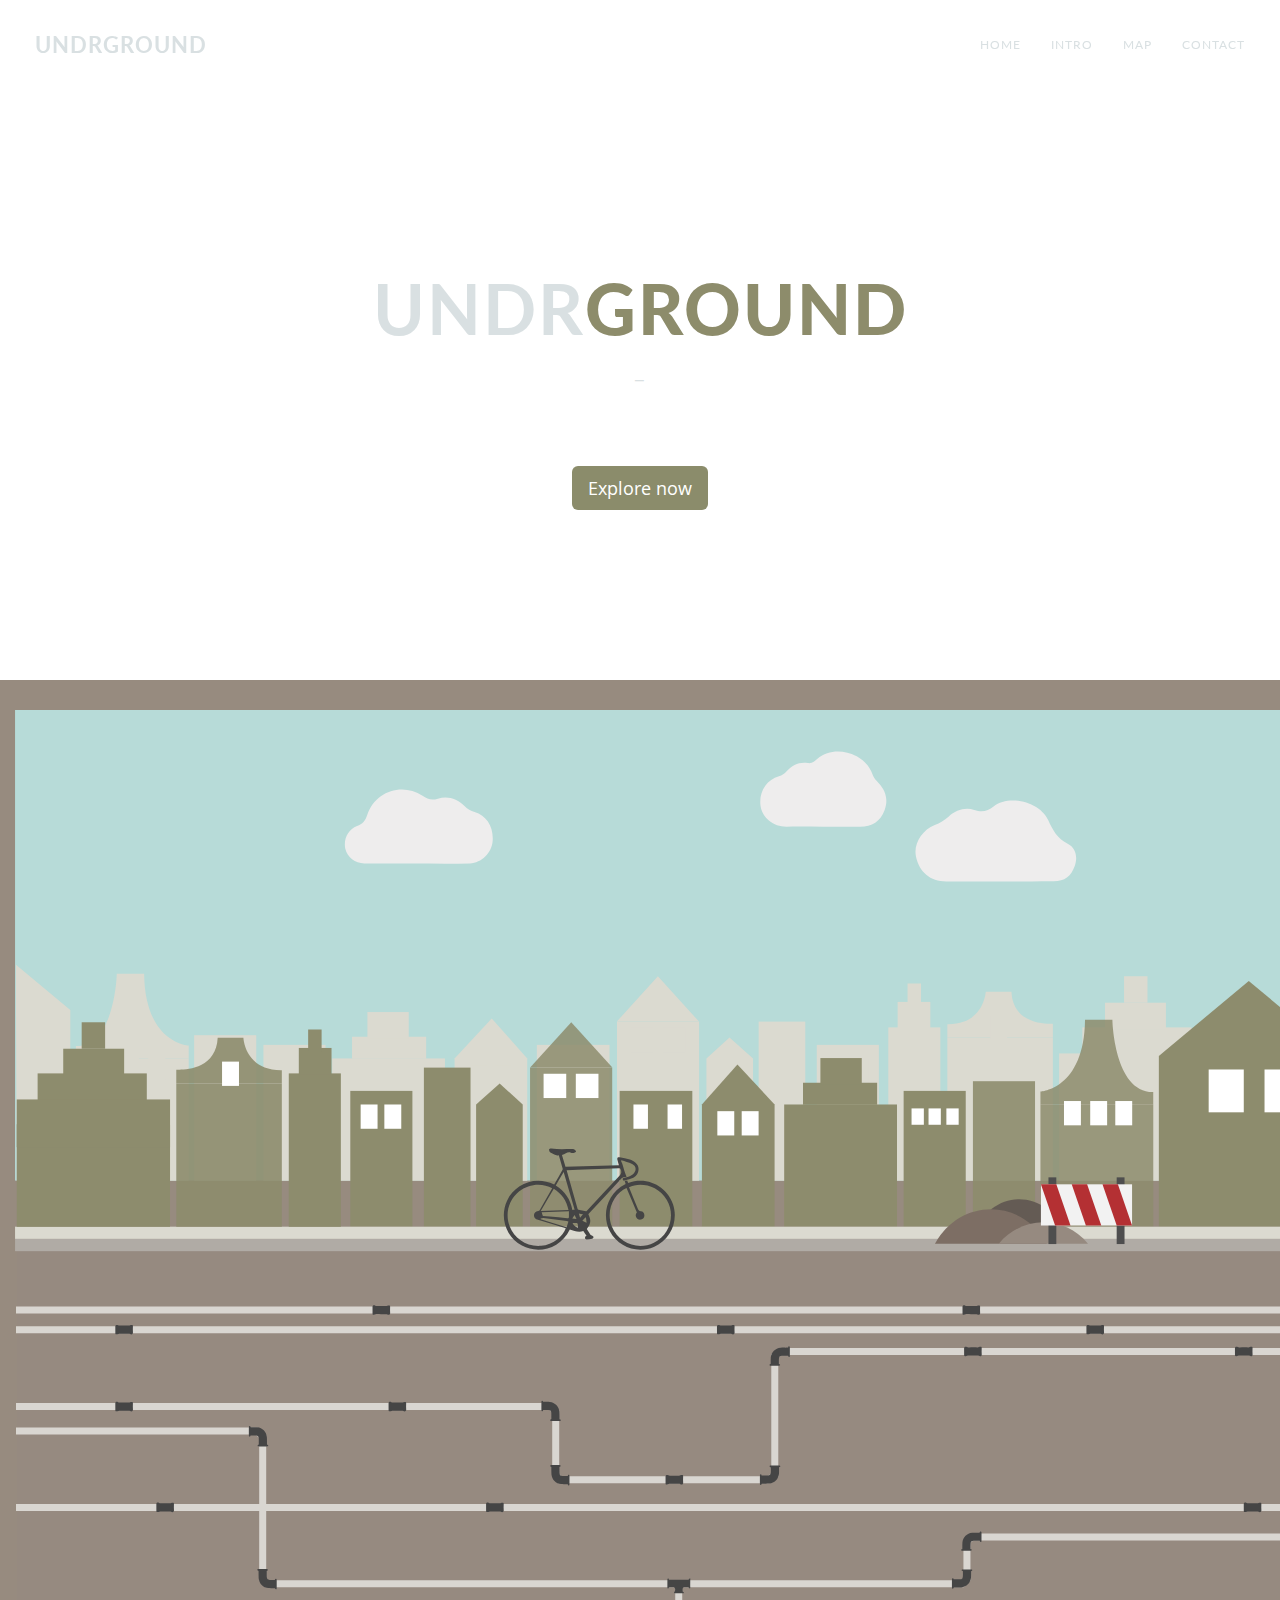
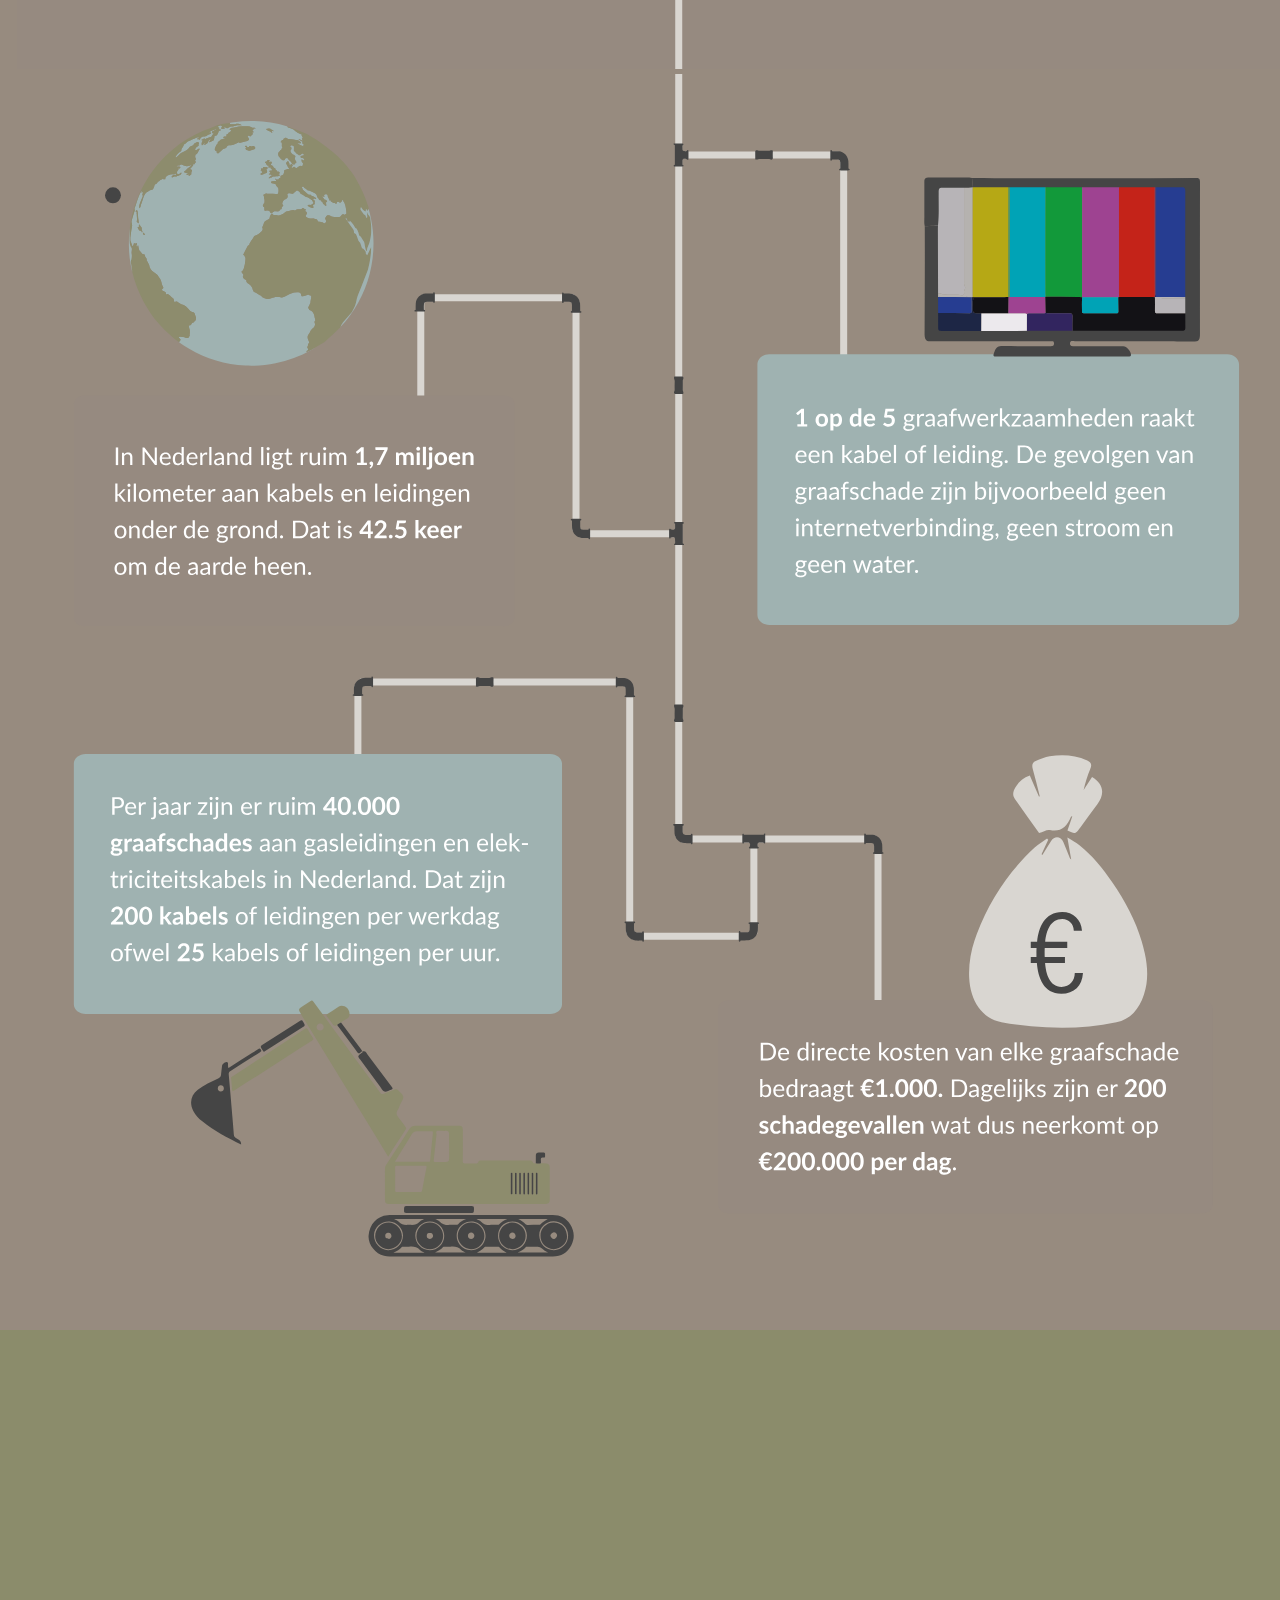
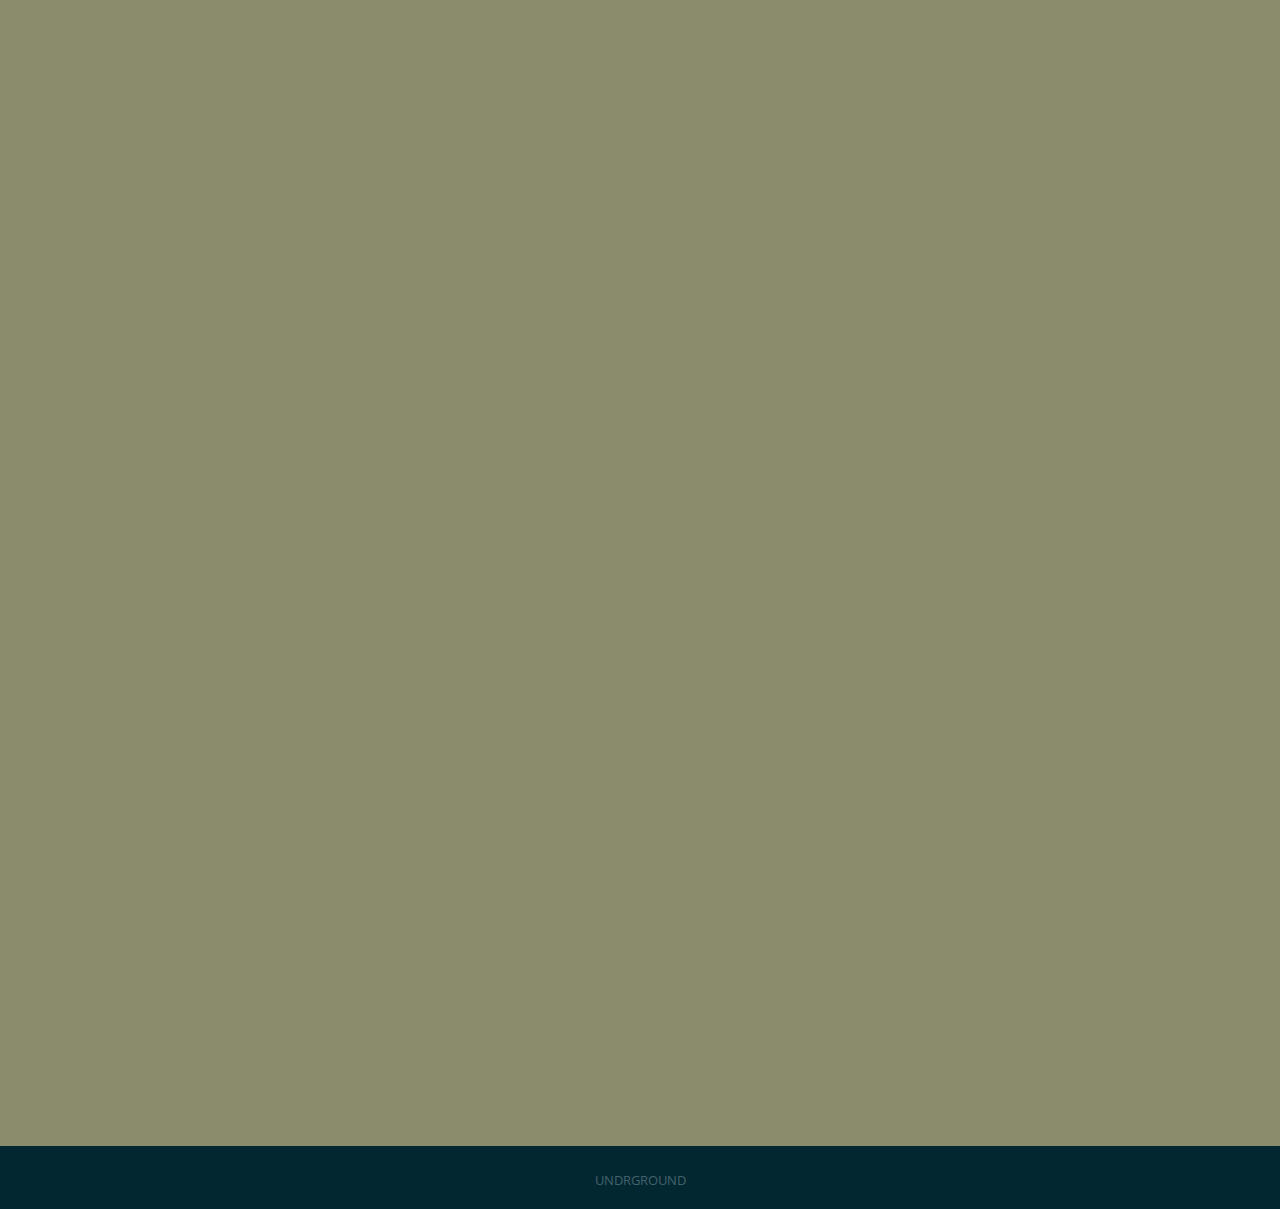
==== commit c6dc8035: "Added new animation en GSAP" ====
--- a/index.html
+++ b/index.html
@@ -88,8 +88,1463 @@
   <div class="container">
     <div class="section-title wow fadeInDown">
       <h2 class="none"><strong>INTRO</strong></h2>
-      <?xml version="1.0" encoding="utf-8"?>
+<?xml version="1.0" encoding="utf-8"?>
 <!-- Generator: Adobe Illustrator 17.0.0, SVG Export Plug-In . SVG Version: 6.00 Build 0)  -->
+<!DOCTYPE svg PUBLIC "-//W3C//DTD SVG 1.1//EN" "http://www.w3.org/Graphics/SVG/1.1/DTD/svg11.dtd">
+<svg version="1.1" xmlns="http://www.w3.org/2000/svg" xmlns:xlink="http://www.w3.org/1999/xlink" x="0px" y="0px" width="1280px"
+   height="959.743px" viewBox="0 0 1280 959.743" enable-background="new 0 0 1280 959.743" xml:space="preserve">
+<g id="Laag_1">
+  <rect x="0.051" fill="#B7DBD8" width="1281.104" height="470.582"/>
+  <rect x="1.746" y="535.052" fill="#968A80" width="1279.647" height="424.691"/>
+  <rect x="1067.366" y="317.379" fill="#DBDAD0" width="109.183" height="73.784"/>
+  <rect x="317.156" y="348.469" fill="#DBDAD0" width="112.819" height="122.262"/>
+  <rect x="60.894" y="348.469" fill="#DBDAD0" width="112.819" height="122.262"/>
+  <polygon fill="#DBDAD0" points="1,299.952 55.305,299.952 55.305,470.73 1.746,470.73   "/>
+  <rect x="801.765" y="334.884" fill="#DBDAD0" width="62.101" height="135.847"/>
+  <rect x="248.423" y="334.884" fill="#DBDAD0" width="62.101" height="135.847"/>
+  <rect x="179.13" y="325.187" fill="#DBDAD0" width="62.101" height="145.544"/>
+  <rect x="743.646" y="311.596" fill="#DBDAD0" width="46.62" height="159.135"/>
+  <polygon fill="#DBDAD0" points="691.436,348.469 714.508,327.469 738.057,348.469 738.057,470.73 691.436,470.73   "/>
+  <rect x="601.974" y="311.596" fill="#DBDAD0" width="82.137" height="159.135"/>
+  <rect x="521.841" y="334.884" fill="#DBDAD0" width="72.68" height="135.847"/>
+  <polygon fill="#DBDAD0" points="439.568,348.469 476.726,308.469 512.248,348.469 512.248,470.73 439.568,470.73   "/>
+  <rect x="1044.125" y="368.244" fill="#DBDAD0" width="153.291" height="102.487"/>
+  <rect x="932.344" y="327.574" fill="#DBDAD0" width="105.534" height="143.156"/>
+  <rect x="873.314" y="317.379" fill="#DBDAD0" width="52.057" height="153.351"/>
+  <polygon fill="#DBDAD0" points="55.305,299.952 0.998,254.661 1,299.952  "/>
+  <polygon fill="#DBDAD0" points="684.014,311.596 642.909,266.245 601.803,311.596   "/>
+  <rect x="1090.028" y="292.718" fill="#DBDAD0" width="60.903" height="26.473"/>
+  <rect x="1109.047" y="266.245" fill="#DBDAD0" width="23.435" height="26.473"/>
+  <rect x="1044.112" y="343.43" fill="#DBDAD0" width="153.303" height="47.733"/>
+  <path fill="#DBDAD0" d="M1037.878,327.574v-13.927c0,0-39.75,3.732-41.409-31.797c-24.724,0-25.724,0-25.724,0
+    s-1.463,32.872-38.402,32.334c0,8.6,0,13.39,0,13.39H1037.878z"/>
+  <path fill="#DBDAD0" d="M173.713,348.469v-12.927c0,0-43.768-1.9-44.579-71.797c-26.298,0-27.362,0-27.362,0
+    s-1.556,72.872-40.848,72.334c0,8.6,0,12.39,0,12.39H173.713z"/>
+  <rect x="975.191" y="305.596" fill="#DBDAD0" width="16.92" height="24.288"/>
+  <rect x="133.254" y="345.018" fill="#DBDAD0" width="16.92" height="24.288"/>
+  <rect x="107.029" y="345.018" fill="#DBDAD0" width="16.92" height="24.288"/>
+  <rect x="479.908" y="355.152" fill="#DBDAD0" width="16.92" height="24.288"/>
+  <rect x="455.549" y="355.152" fill="#DBDAD0" width="16.92" height="24.288"/>
+  <rect x="81.956" y="345.018" fill="#DBDAD0" width="16.92" height="24.288"/>
+  <rect x="836.605" y="348.469" fill="#DBDAD0" width="16.92" height="24.288"/>
+  <rect x="290.316" y="352.39" fill="#DBDAD0" width="12.294" height="16.358"/>
+  <rect x="273.327" y="352.39" fill="#DBDAD0" width="12.294" height="16.358"/>
+  <rect x="255.495" y="352.39" fill="#DBDAD0" width="12.294" height="16.358"/>
+  <rect x="615.705" y="317.74" fill="#DBDAD0" width="22.653" height="24.288"/>
+  <rect x="647.926" y="317.74" fill="#DBDAD0" width="22.653" height="24.288"/>
+  <rect x="532.113" y="348.469" fill="#DBDAD0" width="14.493" height="24.288"/>
+  <rect x="566.222" y="348.469" fill="#DBDAD0" width="14.493" height="24.288"/>
+  <rect x="812.896" y="348.469" fill="#DBDAD0" width="16.92" height="24.288"/>
+  <polyline fill="#DBDAD0" points="337.016,348.818 337.016,326.71 411.156,326.71 411.156,348.818  "/>
+  <rect x="352.404" y="302.049" fill="#DBDAD0" width="41.356" height="26.473"/>
+  <rect x="882.642" y="291.93" fill="#DBDAD0" width="32.709" height="26.473"/>
+  <rect x="892.56" y="273.481" fill="#DBDAD0" width="13.455" height="21.597"/>
+  <rect x="22.613" y="363.401" fill="#8D8C6D" width="109.183" height="73.784"/>
+  <rect x="769.187" y="394.491" fill="#8D8C6D" width="112.819" height="122.262"/>
+  <rect x="1025.449" y="394.491" opacity="0.85" fill="#8D8C6D" width="112.819" height="122.262"/>
+  <rect x="1143.857" y="345.974" fill="#8D8C6D" width="137.536" height="170.779"/>
+  <rect x="335.295" y="380.906" fill="#8D8C6D" width="62.101" height="135.847"/>
+  <rect x="888.637" y="380.906" fill="#8D8C6D" width="62.101" height="135.847"/>
+  <rect x="957.93" y="371.209" opacity="0.9" fill="#8D8C6D" width="62.101" height="145.544"/>
+  <rect x="408.896" y="357.618" fill="#8D8C6D" width="46.62" height="159.135"/>
+  <polygon fill="#8D8C6D" points="507.726,394.491 484.653,373.491 461.105,394.491 461.105,516.753 507.726,516.753   "/>
+  <rect x="515.051" y="357.618" opacity="0.85" fill="#8D8C6D" width="82.137" height="159.135"/>
+  <rect x="604.64" y="380.906" fill="#8D8C6D" width="72.68" height="135.847"/>
+  <polygon fill="#8D8C6D" points="759.594,394.491 722.436,354.491 686.914,394.491 686.914,516.753 759.594,516.753   "/>
+  <rect id="grond" x="0.051" y="516.7" fill="#DBDAD0" width="1281.104" height="12.218"/>
+  <rect id="grond_1_" x="0.051" y="528.943" fill="#B0ABA5" width="1281.104" height="12.218"/>
+  <path fill="#645B54" d="M1050.056,532.657l-1.981-7.508c-12.592-47.702-75.013-47.724-87.632-0.031l-1.994,7.539H1050.056z"/>
+  <path fill="#7D6E64" d="M919.964,533.646L919.964,533.646c25.371-45.773,86.635-45.773,112.005,0l0,0H919.964z"/>
+  <path fill="#968A80" d="M983.781,533.646L983.781,533.646c23.928-28.473,65.292-28.473,89.217,0l0,0H983.781z"/>
+  <rect x="1033.468" y="467.369" fill="#4E4E4E" width="7.848" height="66.683"/>
+  <rect x="1101.682" y="467.369" fill="#4E4E4E" width="7.848" height="66.683"/>
+  <line fill="none" stroke="#D9D6D1" stroke-width="7" stroke-miterlimit="10" x1="1" y1="600.092" x2="1281.28" y2="600.092"/>
+  <line fill="none" stroke="#D9D6D1" stroke-width="7" stroke-miterlimit="10" x1="1" y1="619.654" x2="1281.28" y2="619.654"/>
+  <line fill="none" stroke="#D9D6D1" stroke-width="7" stroke-miterlimit="10" x1="1" y1="797.385" x2="1281.28" y2="797.385"/>
+  <polyline fill="none" stroke="#D9D6D1" stroke-width="7" stroke-miterlimit="10" points="1,696.489 536.097,696.489 
+    540.712,701.664 540.712,764.999 544.791,769.868 753.339,769.868 759.788,765.243 759.788,646.072 765.798,641.455 
+    1281.28,641.455   "/>
+  <polyline fill="none" stroke="#D9D6D1" stroke-width="7" stroke-miterlimit="10" points="1,720.948 241.468,720.948 
+    247.694,726.265 247.694,869.198 252.01,873.821 947.113,873.821 951.943,869.086 951.943,831.099 957.298,826.94 1281.28,826.94  
+    "/>
+  <rect x="1025.921" y="474.315" fill="#F2F2F2" width="91.154" height="41.18"/>
+  <polygon fill="#B43033" points="1117.075,515.495 1101.682,515.495 1087.496,474.315 1102.887,474.315   "/>
+  <polygon fill="#B43033" points="1086.287,515.495 1070.894,515.495 1056.708,474.315 1072.101,474.315   "/>
+  <polygon fill="#B43033" points="1055.5,515.495 1040.109,515.495 1025.921,474.315 1041.316,474.315   "/>
+  <polygon fill="#8D8C6D" points="155.037,516.753 1.746,516.753 1.746,470.73 1.746,414.266 155.037,414.266  "/>
+  <rect x="161.283" y="373.596" opacity="0.9" fill="#8D8C6D" width="105.534" height="143.156"/>
+  <rect x="273.791" y="363.401" fill="#8D8C6D" width="52.057" height="153.351"/>
+  <polygon fill="#8D8C6D" points="1143.857,345.974 1233.787,270.974 1280.998,310.348 1281,345.974   "/>
+  <polygon opacity="0.85" fill="#8D8C6D" points="515.148,357.618 556.253,312.267 597.358,357.618  "/>
+  <rect x="48.231" y="338.74" fill="#8D8C6D" width="60.903" height="26.473"/>
+  <rect x="66.679" y="312.267" fill="#8D8C6D" width="23.435" height="26.473"/>
+  <rect x="1.746" y="389.452" fill="#8D8C6D" width="153.303" height="47.733"/>
+  <path opacity="0.9" fill="#8D8C6D" d="M161.283,373.596v-13.927c0,0,39.75,3.732,41.409-31.797c24.724,0,25.724,0,25.724,0
+    s1.463,32.872,38.402,32.334c0,8.6,0,13.39,0,13.39H161.283z"/>
+  <path opacity="0.85" fill="#8D8C6D" d="M1025.449,394.491v-12.927c0,0,43.768-1.9,44.579-71.797c26.298,0,27.362,0,27.362,0
+    s1.556,72.872,40.848,72.334c0,8.6,0,12.39,0,12.39H1025.449z"/>
+  <rect x="207.051" y="351.618" fill="#FFFFFF" width="16.92" height="24.288"/>
+  <rect x="1048.988" y="391.04" fill="#FFFFFF" width="16.92" height="24.288"/>
+  <rect x="1193.672" y="359.491" fill="#FFFFFF" width="35.104" height="42.829"/>
+  <rect x="1249.531" y="359.491" fill="#FFFFFF" width="31.469" height="42.829"/>
+  <rect x="1075.212" y="391.04" fill="#FFFFFF" width="16.92" height="24.288"/>
+  <rect x="702.334" y="401.174" fill="#FFFFFF" width="16.92" height="24.288"/>
+  <rect x="726.692" y="401.174" fill="#FFFFFF" width="16.92" height="24.288"/>
+  <rect x="1100.285" y="391.04" fill="#FFFFFF" width="16.92" height="24.288"/>
+  <rect x="345.637" y="394.491" fill="#FFFFFF" width="16.92" height="24.288"/>
+  <rect x="896.552" y="398.412" fill="#FFFFFF" width="12.294" height="16.358"/>
+  <rect x="913.541" y="398.412" fill="#FFFFFF" width="12.294" height="16.358"/>
+  <rect x="931.373" y="398.412" fill="#FFFFFF" width="12.294" height="16.358"/>
+  <rect x="560.805" y="363.762" fill="#FFFFFF" width="22.653" height="24.288"/>
+  <rect x="528.583" y="363.762" fill="#FFFFFF" width="22.653" height="24.288"/>
+  <rect x="652.555" y="394.491" fill="#FFFFFF" width="14.493" height="24.288"/>
+  <rect x="618.447" y="394.491" fill="#FFFFFF" width="14.493" height="24.288"/>
+  <rect x="369.346" y="394.491" fill="#FFFFFF" width="16.92" height="24.288"/>
+  <polyline fill="#8D8C6D" points="862.146,394.84 862.146,372.732 788.005,372.732 788.005,394.84  "/>
+  <rect x="805.402" y="348.071" fill="#8D8C6D" width="41.356" height="26.473"/>
+  <rect x="283.811" y="337.952" fill="#8D8C6D" width="32.709" height="26.473"/>
+  <rect x="293.147" y="319.503" fill="#8D8C6D" width="13.455" height="21.597"/>
+  <path fill="#454545" d="M668.185,773.205c-0.189,1.199-1.563,1.744-2.789,0.969c-0.504-0.319-0.942-0.343-1.458-0.342
+    c-2.852,0.003-5.71,0.108-8.553-0.049c-1.36-0.076-2.436,0.804-3.791,0.674c-0.821-0.079-1.08-0.308-1.026-1.05
+    c-0.005-2.4-0.01-4.8-0.015-7.2c0.145-1.09,1.54-1.593,2.77-0.864c0.505,0.299,0.959,0.354,1.476,0.355
+    c3.078,0.005,6.158-0.029,9.235,0.022c1.062,0.018,1.881-0.759,3.004-0.644c0.867,0.089,1.146,0.348,1.103,1.131
+    C668.035,768.539,668.027,770.872,668.185,773.205z"/>
+  <path fill="#454545" d="M391.198,700.078c-0.189,1.199-1.563,1.744-2.789,0.969c-0.504-0.319-0.942-0.343-1.458-0.342
+    c-2.852,0.003-5.71,0.108-8.553-0.049c-1.36-0.076-2.436,0.804-3.791,0.674c-0.821-0.079-1.08-0.308-1.026-1.05
+    c-0.005-2.4-0.01-4.8-0.015-7.2c0.145-1.09,1.54-1.593,2.77-0.864c0.505,0.299,0.959,0.354,1.476,0.355
+    c3.079,0.005,6.158-0.029,9.235,0.022c1.062,0.018,1.881-0.759,3.004-0.644c0.867,0.089,1.146,0.348,1.103,1.131
+    C391.048,695.413,391.04,697.746,391.198,700.078z"/>
+  <path fill="#454545" d="M966.746,644.893c-0.189,1.199-1.563,1.744-2.789,0.969c-0.504-0.319-0.942-0.343-1.458-0.342
+    c-2.852,0.004-5.71,0.108-8.553-0.049c-1.36-0.076-2.436,0.804-3.791,0.674c-0.821-0.079-1.08-0.308-1.026-1.05
+    c-0.005-2.4-0.01-4.8-0.015-7.2c0.145-1.09,1.54-1.593,2.77-0.864c0.505,0.299,0.959,0.354,1.476,0.355
+    c3.078,0.005,6.158-0.029,9.235,0.022c1.062,0.018,1.881-0.759,3.004-0.644c0.867,0.089,1.146,0.348,1.103,1.131
+    C966.596,640.227,966.589,642.561,966.746,644.893z"/>
+  <path fill="#454545" d="M1237.593,644.893c-0.189,1.199-1.563,1.744-2.789,0.969c-0.504-0.319-0.942-0.343-1.458-0.342
+    c-2.852,0.004-5.71,0.108-8.553-0.049c-1.36-0.076-2.436,0.804-3.791,0.674c-0.821-0.079-1.08-0.308-1.026-1.05
+    c-0.005-2.4-0.01-4.8-0.015-7.2c0.145-1.09,1.54-1.593,2.77-0.864c0.505,0.299,0.959,0.354,1.475,0.355
+    c3.079,0.005,6.158-0.029,9.235,0.022c1.062,0.018,1.881-0.759,3.004-0.644c0.867,0.089,1.146,0.348,1.103,1.131
+    C1237.443,640.227,1237.436,642.561,1237.593,644.893z"/>
+  <path fill="#454545" d="M117.95,700.078c-0.189,1.199-1.563,1.744-2.789,0.969c-0.504-0.319-0.942-0.343-1.458-0.342
+    c-2.852,0.003-5.71,0.108-8.553-0.049c-1.36-0.076-2.436,0.804-3.791,0.674c-0.821-0.079-1.08-0.308-1.026-1.05
+    c-0.005-2.4-0.01-4.8-0.015-7.2c0.145-1.09,1.54-1.593,2.77-0.864c0.505,0.299,0.959,0.354,1.476,0.355
+    c3.079,0.005,6.158-0.029,9.235,0.022c1.062,0.018,1.881-0.759,3.004-0.644c0.867,0.089,1.146,0.348,1.103,1.131
+    C117.8,695.413,117.793,697.746,117.95,700.078z"/>
+  <path fill="#454545" d="M719.61,623.093c-0.189,1.199-1.563,1.744-2.789,0.969c-0.504-0.319-0.942-0.343-1.458-0.342
+    c-2.852,0.004-5.71,0.108-8.553-0.049c-1.36-0.076-2.436,0.804-3.791,0.674c-0.821-0.079-1.08-0.308-1.026-1.05
+    c-0.005-2.4-0.01-4.8-0.015-7.2c0.145-1.09,1.54-1.593,2.77-0.864c0.505,0.299,0.959,0.354,1.476,0.355
+    c3.078,0.005,6.158-0.029,9.235,0.021c1.062,0.018,1.881-0.759,3.004-0.644c0.867,0.089,1.146,0.348,1.103,1.131
+    C719.46,618.427,719.453,620.76,719.61,623.093z"/>
+  <path fill="#454545" d="M1089.056,623.093c-0.189,1.199-1.563,1.744-2.789,0.969c-0.504-0.319-0.942-0.343-1.458-0.342
+    c-2.852,0.004-5.71,0.108-8.553-0.049c-1.36-0.076-2.436,0.804-3.791,0.674c-0.821-0.079-1.08-0.308-1.026-1.05
+    c-0.005-2.4-0.01-4.8-0.015-7.2c0.145-1.09,1.54-1.593,2.77-0.864c0.505,0.299,0.959,0.354,1.476,0.355
+    c3.078,0.005,6.157-0.029,9.235,0.021c1.062,0.018,1.881-0.759,3.004-0.644c0.867,0.089,1.146,0.348,1.103,1.131
+    C1088.906,618.427,1088.898,620.76,1089.056,623.093z"/>
+  <path fill="#454545" d="M117.95,623.093c-0.189,1.199-1.563,1.744-2.789,0.969c-0.504-0.319-0.942-0.343-1.458-0.342
+    c-2.852,0.004-5.71,0.108-8.553-0.049c-1.36-0.076-2.436,0.804-3.791,0.674c-0.821-0.079-1.08-0.308-1.026-1.05
+    c-0.005-2.4-0.01-4.8-0.015-7.2c0.145-1.09,1.54-1.593,2.77-0.864c0.505,0.299,0.959,0.354,1.476,0.355
+    c3.079,0.005,6.158-0.029,9.235,0.021c1.062,0.018,1.881-0.759,3.004-0.644c0.867,0.089,1.146,0.348,1.103,1.131
+    C117.8,618.427,117.793,620.76,117.95,623.093z"/>
+  <path fill="#454545" d="M375.162,603.53c-0.189,1.199-1.563,1.744-2.789,0.969c-0.504-0.319-0.942-0.343-1.458-0.342
+    c-2.852,0.003-5.71,0.108-8.553-0.049c-1.36-0.076-2.436,0.804-3.791,0.674c-0.821-0.079-1.08-0.308-1.026-1.05
+    c-0.005-2.4-0.01-4.8-0.015-7.2c0.145-1.09,1.54-1.593,2.77-0.864c0.505,0.299,0.959,0.354,1.476,0.355
+    c3.079,0.005,6.158-0.029,9.235,0.022c1.062,0.018,1.881-0.759,3.004-0.644c0.867,0.089,1.146,0.348,1.103,1.131
+    C375.012,598.865,375.005,601.198,375.162,603.53z"/>
+  <path fill="#454545" d="M965.15,603.53c-0.189,1.199-1.563,1.744-2.789,0.969c-0.504-0.319-0.942-0.343-1.458-0.342
+    c-2.852,0.003-5.71,0.108-8.553-0.049c-1.36-0.076-2.436,0.804-3.791,0.674c-0.821-0.079-1.08-0.308-1.026-1.05
+    c-0.005-2.4-0.01-4.8-0.015-7.2c0.145-1.09,1.54-1.593,2.77-0.864c0.505,0.299,0.959,0.354,1.476,0.355
+    c3.078,0.005,6.158-0.029,9.235,0.022c1.062,0.018,1.881-0.759,3.004-0.644c0.867,0.089,1.146,0.348,1.103,1.131
+    C965,598.865,964.992,601.198,965.15,603.53z"/>
+  <path fill="#454545" d="M488.724,800.823c-0.189,1.199-1.563,1.744-2.789,0.969c-0.504-0.319-0.942-0.343-1.458-0.342
+    c-2.852,0.003-5.71,0.108-8.553-0.049c-1.36-0.076-2.436,0.804-3.791,0.674c-0.821-0.079-1.08-0.308-1.026-1.05
+    c-0.005-2.4-0.01-4.8-0.015-7.2c0.145-1.09,1.54-1.593,2.77-0.864c0.505,0.299,0.959,0.354,1.476,0.355
+    c3.079,0.005,6.158-0.029,9.235,0.022c1.062,0.018,1.881-0.759,3.004-0.644c0.867,0.089,1.146,0.348,1.103,1.131
+    C488.574,796.157,488.567,798.491,488.724,800.823z"/>
+  <path fill="#454545" d="M1246.41,800.823c-0.189,1.199-1.563,1.744-2.789,0.969c-0.504-0.319-0.942-0.343-1.458-0.342
+    c-2.852,0.003-5.71,0.108-8.553-0.049c-1.36-0.076-2.437,0.804-3.791,0.674c-0.821-0.079-1.08-0.308-1.026-1.05
+    c-0.005-2.4-0.01-4.8-0.015-7.2c0.145-1.09,1.54-1.593,2.77-0.864c0.505,0.299,0.959,0.354,1.475,0.355
+    c3.079,0.005,6.158-0.029,9.235,0.022c1.062,0.018,1.881-0.759,3.004-0.644c0.867,0.089,1.146,0.348,1.103,1.131
+    C1246.26,796.157,1246.252,798.491,1246.41,800.823z"/>
+  <path fill="#454545" d="M158.99,800.823c-0.189,1.199-1.563,1.744-2.789,0.969c-0.504-0.319-0.942-0.343-1.458-0.342
+    c-2.852,0.003-5.71,0.108-8.553-0.049c-1.36-0.076-2.436,0.804-3.791,0.674c-0.821-0.079-1.08-0.308-1.026-1.05
+    c-0.005-2.4-0.01-4.8-0.015-7.2c0.145-1.09,1.54-1.593,2.77-0.864c0.505,0.299,0.959,0.354,1.476,0.355
+    c3.079,0.005,6.158-0.029,9.235,0.022c1.062,0.018,1.881-0.759,3.004-0.644c0.867,0.089,1.146,0.348,1.103,1.131
+    C158.84,796.157,158.833,798.491,158.99,800.823z"/>
+  <path fill="#454545" d="M526.402,699.449c0.004-2.388,0.007-4.775,0.011-7.163c0.023-0.305,0.043-0.611,0.07-0.916
+    c0.035-0.399,0.249-0.658,0.644-0.718c0.395-0.06,0.793,0.126,0.81,0.493c0.039,0.848,0.602,0.69,1.107,0.696
+    c1.933,0.024,3.878-0.087,5.795,0.095c5.086,0.484,9.145,4.569,9.581,9.657c0.187,2.183,0.09,4.39,0.123,6.587
+    c0.009,0.589-0.191,1.276,0.793,1.321c0.335,0.015,0.473,0.37,0.452,0.706c-0.026,0.403-0.257,0.642-0.662,0.693
+    c-0.346,0.043-0.694,0.074-1.041,0.11c-2.426-0.005-4.852-0.009-7.277-0.013c-0.348-0.035-0.7-0.046-1.041-0.113
+    c-0.324-0.063-0.555-0.27-0.592-0.621c-0.036-0.337,0.089-0.702,0.412-0.732c0.874-0.08,0.756-0.669,0.754-1.243
+    c-0.008-1.715,0.026-3.431-0.01-5.145c-0.041-1.963-0.906-2.93-2.873-3.064c-1.576-0.107-3.164-0.043-4.747-0.043
+    c-0.282,0-0.652-0.107-0.695,0.368c-0.051,0.561-0.312,0.96-0.918,0.846c-0.602-0.114-0.642-0.632-0.628-1.145
+    C526.474,699.886,526.426,699.667,526.402,699.449z"/>
+  <path fill="#454545" d="M233.836,724.89c0.004-2.388,0.007-4.775,0.011-7.163c0.023-0.305,0.043-0.611,0.07-0.916
+    c0.035-0.399,0.249-0.658,0.644-0.718c0.395-0.06,0.793,0.126,0.81,0.493c0.039,0.848,0.602,0.69,1.107,0.696
+    c1.933,0.024,3.878-0.087,5.795,0.095c5.086,0.484,9.145,4.569,9.581,9.657c0.187,2.183,0.09,4.39,0.123,6.587
+    c0.009,0.589-0.191,1.276,0.793,1.321c0.335,0.015,0.473,0.37,0.452,0.706c-0.026,0.403-0.257,0.642-0.662,0.693
+    c-0.346,0.043-0.694,0.074-1.041,0.11c-2.426-0.005-4.851-0.009-7.277-0.013c-0.348-0.035-0.7-0.046-1.041-0.113
+    c-0.324-0.063-0.555-0.27-0.592-0.621c-0.036-0.337,0.089-0.702,0.412-0.732c0.874-0.08,0.756-0.669,0.754-1.243
+    c-0.008-1.715,0.026-3.431-0.01-5.145c-0.041-1.963-0.906-2.93-2.873-3.064c-1.576-0.107-3.164-0.043-4.747-0.043
+    c-0.282,0-0.652-0.107-0.695,0.368c-0.051,0.561-0.312,0.96-0.918,0.846c-0.602-0.114-0.642-0.632-0.628-1.145
+    C233.908,725.326,233.86,725.108,233.836,724.89z"/>
+  <path fill="#454545" d="M554.485,766.618c-0.004,2.388-0.007,4.775-0.011,7.163c-0.023,0.305-0.043,0.611-0.07,0.916
+    c-0.035,0.399-0.249,0.658-0.644,0.718c-0.395,0.06-0.793-0.126-0.81-0.493c-0.039-0.848-0.602-0.69-1.107-0.696
+    c-1.933-0.024-3.878,0.087-5.795-0.095c-5.086-0.484-9.145-4.569-9.581-9.657c-0.187-2.183-0.09-4.39-0.123-6.587
+    c-0.009-0.589,0.191-1.276-0.793-1.321c-0.335-0.015-0.474-0.37-0.452-0.706c0.026-0.403,0.257-0.642,0.662-0.693
+    c0.346-0.043,0.694-0.074,1.041-0.11c2.426,0.005,4.851,0.009,7.277,0.013c0.347,0.035,0.7,0.046,1.041,0.113
+    c0.324,0.063,0.555,0.27,0.592,0.621c0.036,0.337-0.089,0.702-0.412,0.732c-0.874,0.08-0.756,0.669-0.754,1.243
+    c0.008,1.715-0.026,3.431,0.01,5.145c0.041,1.963,0.906,2.93,2.873,3.064c1.576,0.107,3.164,0.043,4.747,0.043
+    c0.282,0,0.652,0.107,0.695-0.368c0.051-0.561,0.312-0.96,0.918-0.846c0.602,0.114,0.642,0.632,0.628,1.145
+    C554.414,766.181,554.462,766.4,554.485,766.618z"/>
+  <path fill="#454545" d="M261.704,870.574c-0.004,2.388-0.007,4.775-0.011,7.163c-0.023,0.305-0.043,0.611-0.07,0.916
+    c-0.035,0.399-0.249,0.658-0.644,0.718c-0.395,0.06-0.793-0.126-0.81-0.493c-0.039-0.848-0.602-0.69-1.107-0.696
+    c-1.933-0.024-3.878,0.087-5.795-0.095c-5.086-0.484-9.145-4.569-9.581-9.657c-0.187-2.183-0.09-4.39-0.123-6.587
+    c-0.009-0.589,0.191-1.276-0.793-1.321c-0.335-0.015-0.473-0.37-0.452-0.706c0.026-0.403,0.257-0.642,0.662-0.693
+    c0.346-0.043,0.694-0.074,1.041-0.11c2.426,0.005,4.851,0.009,7.277,0.013c0.348,0.035,0.7,0.046,1.041,0.113
+    c0.324,0.063,0.555,0.27,0.592,0.621c0.036,0.337-0.089,0.702-0.412,0.732c-0.874,0.08-0.756,0.669-0.754,1.243
+    c0.008,1.715-0.026,3.431,0.01,5.145c0.041,1.963,0.906,2.93,2.873,3.064c1.576,0.107,3.164,0.043,4.747,0.043
+    c0.282,0,0.652,0.107,0.695-0.368c0.051-0.561,0.312-0.96,0.918-0.846c0.602,0.114,0.642,0.632,0.628,1.145
+    C261.632,870.137,261.68,870.356,261.704,870.574z"/>
+  <path fill="#454545" d="M763.306,655.766c-2.388-0.004-4.775-0.007-7.163-0.011c-0.305-0.023-0.611-0.043-0.916-0.07
+    c-0.399-0.035-0.658-0.249-0.718-0.644c-0.06-0.395,0.126-0.794,0.493-0.81c0.848-0.039,0.69-0.602,0.696-1.107
+    c0.024-1.933-0.087-3.878,0.095-5.795c0.484-5.086,4.569-9.145,9.657-9.581c2.183-0.187,4.39-0.09,6.587-0.123
+    c0.589-0.009,1.276,0.191,1.321-0.793c0.015-0.335,0.37-0.473,0.706-0.452c0.403,0.026,0.642,0.257,0.693,0.662
+    c0.043,0.346,0.074,0.694,0.11,1.041c-0.005,2.426-0.009,4.852-0.013,7.277c-0.035,0.348-0.046,0.7-0.113,1.041
+    c-0.063,0.324-0.27,0.555-0.621,0.592c-0.337,0.036-0.702-0.089-0.732-0.412c-0.08-0.874-0.669-0.756-1.243-0.754
+    c-1.715,0.008-3.431-0.026-5.145,0.01c-1.963,0.041-2.93,0.906-3.064,2.873c-0.108,1.576-0.043,3.164-0.043,4.747
+    c0,0.282-0.107,0.652,0.368,0.695c0.561,0.051,0.96,0.312,0.846,0.918c-0.114,0.602-0.632,0.642-1.145,0.628
+    C763.743,655.694,763.524,655.742,763.306,655.766z"/>
+  <path fill="#454545" d="M954.958,840.793c-2.388-0.004-4.775-0.007-7.163-0.011c-0.306-0.023-0.611-0.043-0.917-0.07
+    c-0.399-0.035-0.658-0.249-0.718-0.644c-0.06-0.395,0.126-0.794,0.493-0.81c0.848-0.039,0.69-0.602,0.696-1.107
+    c0.024-1.933-0.087-3.878,0.095-5.795c0.484-5.086,4.569-9.145,9.657-9.581c2.183-0.187,4.39-0.09,6.587-0.123
+    c0.589-0.009,1.276,0.191,1.321-0.793c0.015-0.335,0.37-0.473,0.706-0.452c0.403,0.026,0.642,0.257,0.693,0.662
+    c0.043,0.346,0.074,0.694,0.11,1.041c-0.004,2.426-0.009,4.852-0.013,7.277c-0.035,0.348-0.046,0.7-0.113,1.041
+    c-0.063,0.324-0.27,0.555-0.621,0.592c-0.337,0.036-0.702-0.089-0.732-0.412c-0.08-0.874-0.669-0.756-1.243-0.754
+    c-1.715,0.008-3.431-0.026-5.145,0.01c-1.963,0.041-2.93,0.906-3.064,2.873c-0.108,1.576-0.043,3.164-0.043,4.747
+    c0,0.282-0.107,0.652,0.368,0.695c0.561,0.051,0.96,0.312,0.846,0.918c-0.114,0.602-0.632,0.642-1.145,0.628
+    C955.394,840.721,955.176,840.769,954.958,840.793z"/>
+  <path fill="#454545" d="M756.446,755.548c2.388,0.004,4.775,0.007,7.163,0.011c0.306,0.023,0.611,0.043,0.917,0.07
+    c0.399,0.035,0.658,0.249,0.718,0.644c0.06,0.395-0.126,0.794-0.493,0.81c-0.848,0.039-0.69,0.602-0.696,1.107
+    c-0.024,1.933,0.087,3.878-0.095,5.795c-0.484,5.086-4.569,9.145-9.657,9.581c-2.183,0.187-4.39,0.09-6.587,0.123
+    c-0.589,0.009-1.276-0.191-1.321,0.793c-0.015,0.335-0.37,0.473-0.706,0.452c-0.403-0.026-0.642-0.257-0.693-0.662
+    c-0.043-0.346-0.074-0.694-0.11-1.041c0.005-2.426,0.009-4.852,0.014-7.277c0.035-0.348,0.046-0.7,0.113-1.041
+    c0.063-0.324,0.27-0.555,0.621-0.592c0.337-0.036,0.702,0.089,0.732,0.412c0.08,0.874,0.669,0.756,1.243,0.754
+    c1.715-0.008,3.431,0.026,5.145-0.01c1.963-0.041,2.93-0.906,3.064-2.873c0.107-1.576,0.043-3.164,0.043-4.747
+    c0-0.282,0.107-0.652-0.368-0.695c-0.561-0.051-0.96-0.312-0.846-0.918c0.114-0.602,0.632-0.642,1.145-0.628
+    C756.009,755.62,756.228,755.572,756.446,755.548z"/>
+  <path fill="#454545" d="M948.489,859.392c2.388,0.004,4.775,0.007,7.163,0.011c0.305,0.023,0.611,0.043,0.916,0.07
+    c0.399,0.035,0.658,0.249,0.718,0.644c0.06,0.395-0.126,0.794-0.493,0.81c-0.848,0.039-0.69,0.602-0.696,1.107
+    c-0.024,1.933,0.087,3.878-0.095,5.795c-0.484,5.086-4.569,9.145-9.657,9.581c-2.183,0.187-4.39,0.09-6.587,0.123
+    c-0.589,0.009-1.276-0.191-1.321,0.793c-0.015,0.335-0.37,0.473-0.706,0.452c-0.403-0.026-0.642-0.257-0.693-0.662
+    c-0.043-0.346-0.074-0.694-0.11-1.041c0.005-2.426,0.009-4.852,0.013-7.277c0.035-0.348,0.046-0.7,0.113-1.041
+    c0.063-0.324,0.27-0.555,0.621-0.592c0.337-0.036,0.702,0.089,0.732,0.412c0.08,0.874,0.669,0.756,1.243,0.754
+    c1.715-0.008,3.431,0.026,5.145-0.01c1.963-0.041,2.93-0.906,3.064-2.873c0.108-1.576,0.043-3.164,0.044-4.747
+    c0-0.282,0.107-0.652-0.368-0.695c-0.561-0.051-0.96-0.312-0.846-0.918c0.114-0.602,0.632-0.642,1.145-0.628
+    C948.052,859.464,948.271,859.416,948.489,859.392z"/>
+  
+    <line fill="none" stroke="#D9D6D1" stroke-width="7" stroke-miterlimit="10" x1="663.729" y1="877.767" x2="663.729" y2="959.743"/>
+  <path fill="#454545" d="M667.218,883.336c-2.24,0.004-4.479,0.007-6.719,0.011c-0.285-0.023-0.57-0.045-0.855-0.068
+    c-0.321-0.026-0.542-0.19-0.614-0.504c-0.082-0.359,0.056-0.614,0.376-0.819c0.616-0.396,0.956-2.271,0.589-3.371
+    c-0.297-0.891-0.973-1.256-1.901-1.235c-0.983,0.022-1.967-0.003-2.95,0.01c-0.602,0.007-1.201-0.2-1.479,0.758
+    c-0.175,0.605-0.9,0.487-1.18-0.156c-0.138-0.317-0.069-0.725-0.093-1.091c0.001-2.304,0.002-4.608,0.003-6.912
+    c0.02-0.285,0.019-0.574,0.065-0.855c0.052-0.319,0.294-0.5,0.588-0.554c0.314-0.058,0.662,0.114,0.682,0.389
+    c0.068,0.94,0.713,0.784,1.306,0.784c5.939-0.002,11.877,0,17.816-0.003c0.504,0,1.025,0.151,1.159-0.672
+    c0.12-0.731,0.931-0.72,1.302-0.438c0.371,0.282,0.006,0.013,0.006,0.013s-0.025,0.484-0.026,0.842s-0.019,6.986,0.003,7.391
+    c-0.02,0.365,0.02,0.747-0.076,1.091c-0.109,0.392-0.575,0.68-0.796,0.317c-0.801-1.318-2.049-0.878-3.145-0.892
+    c-3.493-0.045-3.678,0.174-3.595,3.626c0.011,0.464-0.044,0.88,0.627,0.926c0.407,0.028,0.648,0.354,0.569,0.789
+    c-0.078,0.429-0.396,0.578-0.808,0.583C667.787,883.297,667.503,883.322,667.218,883.336z"/>
+</g>
+<g id="moneytekst">
+</g>
+<g id="graaftekst">
+</g>
+<g id="tvtekst">
+</g>
+<g id="wereldboltekst">
+</g>
+<g id="moneybag">
+</g>
+<g id="storing2">
+</g>
+<g id="storing">
+</g>
+<g id="TV_1_">
+</g>
+<g id="graafauto">
+</g>
+<g id="hendel">
+</g>
+<g id="bollie">
+</g>
+<g id="aarde">
+</g>
+<g id="fiets">
+  <g id="soxsCD.tif">
+    <g>
+      <g>
+        <path fill="#454545" d="M806.837,520.98c-4.884,1.984-9.135-0.461-13.504-1.485c-9.427,19.645-31.805,24.887-47.91,16.109
+          c-16.123-8.788-22.553-28.507-14.84-44.966c7.539-16.088,27.711-25.475,47.115-16.016c2.788-4.93,5.591-9.862,8.351-14.817
+          c0.197-0.354,0.208-0.917,0.093-1.323c-1.228-4.361-2.499-8.711-3.82-13.278c-2.983,1.124-4.916-1.328-7.375-2.087
+          c-0.693-0.214-1.444-0.774-1.805-1.389c-0.412-0.701-0.742-1.763-0.49-2.436c0.178-0.475,1.438-0.884,2.127-0.774
+          c6.789,1.091,13.609,0.631,20.423,0.574c1.876-0.016,3.616,0.287,4.432,2.547c-1.614,1.058-3.24,1.922-5.266,1.05
+          c-1.762-0.758-3.401-0.22-5.002,0.503c-1.244,0.562-2.451,1.205-3.901,1.924c1.134,3.774,2.308,7.681,3.532,11.752
+          c17.71-0.548,35.342-1.093,53.446-1.653c-0.527-1.841-1.08-3.532-1.475-5.259c-0.17-0.746-0.281-1.742,0.083-2.294
+          c0.263-0.398,1.391-0.444,2.069-0.312c3.454,0.669,6.939,1.268,10.306,2.258c1.896,0.557,3.72,1.633,5.342,2.801
+          c5.693,4.099,3.434,12.937-1.944,15.407c-2.622,1.204-5.515,1.871-8.338,2.563c-2.052,0.503-2.393,0.013-2.068-2.181
+          c2.459-0.728,5.025-1.182,7.296-2.259c1.687-0.8,3.413-2.145,4.381-3.706c2.027-3.269,1.06-6.608-2.508-8.256
+          c-3.418-1.578-7.143-2.491-10.676-3.678c-0.258,0.54-0.364,0.665-0.336,0.719c1.938,3.702,2.499,7.867,3.961,11.727
+          c0.482,1.274,0.994,2.536,1.544,3.936c-0.338,0.101-0.932,0.411-1.538,0.435c-2.046,0.084-3.431,1.114-4.792,2.596
+          c-10.235,11.152-20.551,22.229-30.84,33.332c-0.362,0.391-0.701,0.804-1.025,1.178c2.907,6.502,2.636,9.085-1.586,14.883
+          c1.195,1.853,2.36,3.792,3.68,5.618c0.36,0.497,1.235,0.59,1.789,0.987c0.544,0.389,1.447,1.041,1.366,1.379
+          c-0.161,0.674-0.801,1.595-1.4,1.734c-1.852,0.431-3.775,0.642-5.679,0.712c-0.526,0.019-1.348-0.65-1.546-1.185
+          c-0.193-0.522,0.152-1.315,0.432-1.909c0.138-0.293,0.663-0.404,1.145-0.67C809,524.17,807.968,522.648,806.837,520.98z
+           M775.712,478.129c-9.308-5.254-23.182-4.922-33.261,3.396c-10.44,8.616-14.11,22.557-9.183,34.993
+          c4.615,11.645,16.562,20.507,31.316,19.291c12.065-0.994,21.899-9.763,24.737-17.632c-5.412-1.678-10.818-3.364-16.23-5.028
+          c-3.874-1.191-7.727-2.473-11.65-3.48c-2.411-0.619-3.994-2.056-3.974-4.301c0.021-2.345,1.617-3.941,4.183-4.329
+          c0.551-0.083,1.274-0.418,1.529-0.861C767.375,492.882,771.509,485.55,775.712,478.129z M800.916,498.31
+          c0.155,0.544,0.578,1.319,1.012,1.425c2.494,0.604,5.03,1.039,7.552,1.531c0.287,0.242,0.48-0.063,0.722-0.324
+          c10.834-11.66,21.591-23.394,32.58-34.906c2.118-2.219,2.586-4.053,1.344-6.681c-0.407-0.862-0.81-1.152-1.716-1.116
+          c-13.686,0.543-27.372,1.062-41.059,1.583c-3.63,0.138-7.261,0.264-11.182,0.407c1.077,3.799,2.058,7.236,3.026,10.676
+           M777.32,478.827c-4.364,7.435-8.608,14.664-13.04,22.215c9.4-0.323,18.43-0.634,27.717-0.953
+          C790.204,490.789,785.315,483.911,777.32,478.827z M779.262,475.527c9.239,5.782,14.699,13.897,16.622,24.395
+          c0.814-0.041,1.457-0.074,2.263-0.114c-3.647-12.524-7.252-24.903-10.984-37.719
+          C784.393,466.801,781.868,471.095,779.262,475.527z M766.404,505.898c2.182,0.205,4.438,0.42,6.694,0.627
+          c5.89,0.541,11.782,1.066,17.67,1.627c0.985,0.094,1.667-0.07,1.671-1.226c0.006-1.832,0.001-3.664,0.001-5.735
+          c-9.376,0.321-18.343,0.628-27.3,0.935C765.589,503.467,765.982,504.638,766.404,505.898z M791.949,511.422
+          c-0.714-0.169-1.16-0.314-1.618-0.377c-7.794-1.071-15.585-2.166-23.391-3.146c-0.883-0.111-1.848,0.44-2.776,0.684
+          c0.025,0.209,0.051,0.418,0.076,0.626c8.556,2.655,17.111,5.309,25.851,8.021C790.725,515.25,791.299,513.454,791.949,511.422z
+           M801.565,517.774c-0.227-1.735,0.089-3.844-0.749-4.517c-0.925-0.743-2.908-0.17-4.773-0.17
+          C797.276,515.71,798.764,517.09,801.565,517.774z M810.144,512.762c-0.27-2.077-0.477-3.671-0.684-5.265
+          c-0.191-0.031-0.382-0.062-0.573-0.093c-0.951,1.046-1.903,2.091-3.023,3.322C807.285,511.402,808.425,511.944,810.144,512.762z
+           M806.514,504.362c-1.558-0.355-2.667-0.608-4.128-0.941c0.438,1.577,0.774,2.786,1.222,4.398
+          C804.65,506.58,805.429,505.653,806.514,504.362z M798.111,505.102c-0.839,1.271-1.466,2.22-2.3,3.484
+          c1.512,0.132,2.647,0.23,4.188,0.364C799.317,507.561,798.795,506.497,798.111,505.102z"/>
+        <path fill="#454545" d="M851.686,472.895c21.407-7.213,39.708,5.586,44.91,21.538c5.557,17.042-2.751,35.507-19.235,42.536
+          c-16.486,7.03-35.531,0.236-43.979-15.614c-8.179-15.346-3.932-37.389,15.738-47.389c-0.271-0.923-0.549-1.873-0.872-2.972
+          c0.835-0.161,1.567-0.302,2.456-0.473C851.02,471.286,851.329,472.034,851.686,472.895z M860.383,502.4
+          c-3.543-8.319-6.944-16.305-10.343-24.287c-11.997,5.209-21.379,21.934-14.574,38.702c6.689,16.483,26.087,23.835,41.964,15.948
+          c15.909-7.903,21.844-27.507,12.919-42.854c-9.128-15.696-27.635-17.878-37.826-12.775c2.893,7.136,5.79,14.313,8.717,21.476
+          c0.579,1.417,1.136,2.647,3.199,2.67c2.033,0.023,3.488,2.115,3.478,4.126c-0.01,1.947-1.49,3.787-3.342,4.153
+          c-2.216,0.437-4.215-0.537-4.991-2.531C858.863,505.174,859.326,503.515,860.383,502.4z"/>
+      </g>
+    </g>
+  </g>
+</g>
+<g id="tekst2">
+  <path fill="#FFFFFF" d="M1208.031,890.602c0,4.125-4.333,7.47-9.677,7.47H823.006c-5.345,0-9.677-3.344-9.677-7.47V706.917
+    c0-4.125,4.333-7.47,9.677-7.47h375.348c5.345,0,9.677,3.344,9.677,7.47V890.602z"/>
+  <g>
+    <path fill="#454545" d="M879.355,752.56l-5.504,17.645h-2.143l-4.47-13.458c-0.041-0.131-0.08-0.271-0.117-0.419
+      c-0.037-0.147-0.076-0.303-0.117-0.468c-0.041,0.165-0.082,0.32-0.123,0.468c-0.041,0.148-0.082,0.288-0.123,0.419l-4.494,13.458
+      h-2.143l-5.504-17.645h1.982c0.214,0,0.392,0.054,0.536,0.16c0.144,0.107,0.235,0.242,0.276,0.406l3.645,12.264
+      c0.058,0.222,0.113,0.46,0.167,0.714c0.053,0.254,0.104,0.525,0.153,0.812c0.058-0.287,0.117-0.56,0.179-0.819
+      c0.062-0.258,0.129-0.494,0.203-0.708l4.149-12.264c0.05-0.14,0.146-0.269,0.289-0.388s0.318-0.179,0.523-0.179h0.689
+      c0.214,0,0.386,0.054,0.518,0.16c0.131,0.107,0.229,0.242,0.296,0.406l4.137,12.264c0.074,0.214,0.142,0.443,0.203,0.689
+      c0.062,0.247,0.121,0.505,0.179,0.776c0.041-0.271,0.086-0.529,0.136-0.776c0.049-0.246,0.103-0.476,0.159-0.689l3.657-12.264
+      c0.041-0.148,0.134-0.279,0.277-0.394c0.144-0.115,0.317-0.172,0.523-0.172H879.355z"/>
+    <path fill="#454545" d="M879.762,759.492c0.689-0.665,1.432-1.161,2.229-1.49c0.796-0.328,1.679-0.493,2.647-0.493
+      c0.697,0,1.317,0.115,1.859,0.345c0.541,0.23,0.997,0.55,1.366,0.96c0.369,0.411,0.648,0.907,0.837,1.49
+      c0.189,0.583,0.283,1.223,0.283,1.92v7.979h-0.973c-0.213,0-0.377-0.035-0.492-0.104s-0.205-0.208-0.271-0.413l-0.246-1.182
+      c-0.329,0.304-0.649,0.573-0.961,0.807s-0.641,0.431-0.985,0.591s-0.712,0.283-1.102,0.37c-0.39,0.086-0.823,0.129-1.299,0.129
+      c-0.484,0-0.94-0.067-1.367-0.203c-0.427-0.135-0.798-0.338-1.114-0.609s-0.566-0.613-0.751-1.028s-0.277-0.905-0.277-1.472
+      c0-0.493,0.136-0.966,0.406-1.422c0.271-0.456,0.71-0.86,1.317-1.213s1.4-0.643,2.377-0.868s2.175-0.355,3.596-0.388v-0.973
+      c0-0.968-0.21-1.701-0.628-2.198c-0.419-0.497-1.03-0.745-1.835-0.745c-0.542,0-0.995,0.067-1.36,0.203
+      c-0.365,0.135-0.682,0.287-0.948,0.456c-0.267,0.168-0.497,0.32-0.689,0.456c-0.193,0.135-0.384,0.203-0.573,0.203
+      c-0.147,0-0.274-0.039-0.381-0.117c-0.107-0.078-0.197-0.174-0.271-0.289L879.762,759.492z M886.842,764.59
+      c-1.01,0.033-1.87,0.113-2.58,0.24s-1.289,0.293-1.736,0.499s-0.771,0.448-0.973,0.727c-0.201,0.279-0.302,0.591-0.302,0.936
+      c0,0.329,0.054,0.612,0.16,0.85c0.106,0.238,0.253,0.433,0.438,0.585s0.402,0.263,0.652,0.333s0.52,0.104,0.807,0.104
+      c0.386,0,0.738-0.039,1.059-0.117s0.622-0.191,0.905-0.339c0.283-0.147,0.554-0.324,0.812-0.529s0.511-0.439,0.758-0.702V764.59z"
+      />
+    <path fill="#454545" d="M895.99,770.401c-0.985,0-1.742-0.275-2.271-0.825c-0.53-0.55-0.795-1.342-0.795-2.376v-7.634h-1.502
+      c-0.132,0-0.242-0.039-0.332-0.117c-0.091-0.078-0.136-0.199-0.136-0.363v-0.874l2.044-0.259l0.505-3.854
+      c0.024-0.123,0.08-0.224,0.166-0.302c0.086-0.078,0.199-0.117,0.339-0.117h1.108v4.297h3.607v1.588h-3.607v7.486
+      c0,0.526,0.127,0.916,0.381,1.17c0.255,0.254,0.583,0.382,0.985,0.382c0.229,0,0.429-0.031,0.598-0.092
+      c0.168-0.062,0.313-0.129,0.437-0.203c0.123-0.074,0.229-0.142,0.314-0.203c0.086-0.062,0.162-0.093,0.228-0.093
+      c0.115,0,0.218,0.07,0.308,0.209l0.641,1.047c-0.378,0.353-0.833,0.63-1.367,0.831
+      C897.106,770.301,896.557,770.401,895.99,770.401z"/>
+    <path fill="#454545" d="M914.558,759.788c-0.099,0.181-0.25,0.271-0.455,0.271c-0.124,0-0.264-0.045-0.419-0.135
+      c-0.156-0.09-0.347-0.191-0.572-0.302c-0.227-0.111-0.495-0.213-0.807-0.308c-0.312-0.094-0.682-0.142-1.108-0.142
+      c-0.369,0-0.702,0.047-0.997,0.142c-0.296,0.094-0.548,0.224-0.758,0.388c-0.209,0.164-0.369,0.355-0.48,0.572
+      c-0.11,0.218-0.166,0.454-0.166,0.708c0,0.32,0.093,0.587,0.277,0.801s0.429,0.398,0.732,0.554
+      c0.304,0.156,0.648,0.294,1.034,0.413c0.386,0.119,0.782,0.246,1.188,0.382c0.406,0.135,0.803,0.285,1.188,0.449
+      c0.386,0.165,0.73,0.37,1.034,0.616s0.548,0.548,0.732,0.905c0.185,0.357,0.277,0.786,0.277,1.287
+      c0,0.575-0.103,1.106-0.308,1.594c-0.206,0.489-0.51,0.911-0.911,1.269c-0.402,0.357-0.896,0.638-1.479,0.843
+      c-0.582,0.205-1.256,0.308-2.019,0.308c-0.87,0-1.658-0.142-2.364-0.425s-1.306-0.646-1.798-1.089l0.518-0.837
+      c0.065-0.106,0.144-0.189,0.233-0.246c0.091-0.058,0.205-0.086,0.345-0.086c0.147,0,0.304,0.058,0.468,0.172
+      c0.164,0.115,0.363,0.242,0.598,0.382c0.233,0.14,0.519,0.267,0.855,0.382c0.337,0.115,0.755,0.172,1.256,0.172
+      c0.427,0,0.801-0.056,1.121-0.167c0.319-0.111,0.586-0.26,0.8-0.449s0.371-0.406,0.475-0.653c0.103-0.246,0.153-0.509,0.153-0.788
+      c0-0.345-0.092-0.63-0.277-0.855c-0.185-0.226-0.429-0.419-0.732-0.579c-0.304-0.16-0.65-0.3-1.04-0.419
+      c-0.391-0.119-0.788-0.244-1.194-0.375s-0.805-0.281-1.194-0.449c-0.391-0.168-0.737-0.38-1.041-0.634s-0.548-0.568-0.732-0.942
+      s-0.277-0.827-0.277-1.36c0-0.476,0.099-0.934,0.296-1.373s0.484-0.825,0.862-1.158c0.377-0.332,0.841-0.597,1.391-0.794
+      c0.55-0.197,1.178-0.295,1.885-0.295c0.82,0,1.557,0.129,2.21,0.388c0.652,0.259,1.217,0.614,1.692,1.065L914.558,759.788z"/>
+    <path fill="#454545" d="M920.049,759.665c0.525-0.648,1.133-1.169,1.823-1.563c0.689-0.394,1.478-0.591,2.363-0.591
+      c0.723,0,1.375,0.138,1.958,0.413s1.079,0.682,1.49,1.219c0.41,0.538,0.727,1.205,0.948,2c0.222,0.796,0.332,1.711,0.332,2.746
+      c0,0.919-0.123,1.775-0.369,2.567c-0.246,0.792-0.602,1.478-1.065,2.057c-0.464,0.579-1.03,1.034-1.699,1.367
+      s-1.422,0.499-2.259,0.499c-0.764,0-1.419-0.129-1.965-0.388c-0.546-0.259-1.027-0.618-1.446-1.078v5.516h-2.204v-16.696h1.317
+      c0.312,0,0.505,0.152,0.579,0.456L920.049,759.665z M920.16,767.2c0.402,0.542,0.841,0.923,1.317,1.145
+      c0.476,0.222,1.01,0.333,1.601,0.333c1.166,0,2.061-0.415,2.685-1.244s0.936-2.011,0.936-3.546c0-0.813-0.072-1.51-0.216-2.093
+      s-0.351-1.061-0.621-1.435c-0.271-0.374-0.604-0.646-0.998-0.819c-0.394-0.172-0.841-0.258-1.342-0.258
+      c-0.714,0-1.34,0.164-1.878,0.492c-0.537,0.329-1.032,0.792-1.483,1.392V767.2z"/>
+    <path fill="#454545" d="M941.88,768.456c-0.271,0.329-0.595,0.614-0.973,0.856s-0.781,0.441-1.213,0.597
+      c-0.431,0.156-0.876,0.273-1.336,0.351c-0.46,0.078-0.915,0.117-1.366,0.117c-0.862,0-1.656-0.146-2.383-0.437
+      c-0.727-0.292-1.354-0.718-1.884-1.281c-0.529-0.562-0.942-1.258-1.237-2.087c-0.296-0.829-0.443-1.781-0.443-2.856
+      c0-0.87,0.133-1.683,0.4-2.438c0.267-0.755,0.65-1.41,1.15-1.964c0.501-0.554,1.112-0.989,1.835-1.305s1.535-0.474,2.438-0.474
+      c0.746,0,1.438,0.125,2.074,0.375s1.187,0.611,1.65,1.083c0.463,0.472,0.826,1.055,1.089,1.749s0.395,1.483,0.395,2.37
+      c0,0.345-0.037,0.575-0.111,0.689c-0.073,0.115-0.213,0.172-0.418,0.172h-8.336c0.024,0.788,0.133,1.474,0.326,2.056
+      c0.192,0.583,0.462,1.069,0.807,1.459c0.345,0.39,0.755,0.681,1.231,0.874c0.476,0.193,1.01,0.29,1.601,0.29
+      c0.55,0,1.023-0.063,1.422-0.191s0.741-0.265,1.028-0.413s0.527-0.285,0.72-0.413c0.193-0.127,0.359-0.191,0.499-0.191
+      c0.181,0,0.32,0.07,0.419,0.209L941.88,768.456z M940.107,762.607c0-0.509-0.072-0.975-0.216-1.397s-0.354-0.788-0.628-1.096
+      c-0.275-0.308-0.609-0.546-1.004-0.714c-0.394-0.168-0.841-0.252-1.342-0.252c-1.051,0-1.882,0.306-2.493,0.917
+      c-0.612,0.611-0.991,1.459-1.139,2.542H940.107z"/>
+    <path fill="#454545" d="M954.883,768.456c-0.271,0.329-0.596,0.614-0.973,0.856c-0.378,0.242-0.782,0.441-1.213,0.597
+      c-0.432,0.156-0.877,0.273-1.336,0.351c-0.46,0.078-0.916,0.117-1.367,0.117c-0.861,0-1.656-0.146-2.383-0.437
+      c-0.726-0.292-1.354-0.718-1.884-1.281c-0.529-0.562-0.941-1.258-1.237-2.087c-0.295-0.829-0.443-1.781-0.443-2.856
+      c0-0.87,0.134-1.683,0.4-2.438s0.65-1.41,1.151-1.964c0.501-0.554,1.112-0.989,1.835-1.305c0.722-0.316,1.534-0.474,2.438-0.474
+      c0.747,0,1.438,0.125,2.075,0.375c0.636,0.25,1.186,0.611,1.649,1.083s0.827,1.055,1.09,1.749s0.394,1.483,0.394,2.37
+      c0,0.345-0.036,0.575-0.11,0.689c-0.074,0.115-0.214,0.172-0.419,0.172h-8.336c0.025,0.788,0.134,1.474,0.326,2.056
+      c0.193,0.583,0.462,1.069,0.807,1.459c0.345,0.39,0.756,0.681,1.231,0.874c0.477,0.193,1.01,0.29,1.601,0.29
+      c0.55,0,1.024-0.063,1.423-0.191c0.397-0.127,0.74-0.265,1.027-0.413c0.288-0.148,0.527-0.285,0.721-0.413
+      c0.192-0.127,0.359-0.191,0.499-0.191c0.18,0,0.319,0.07,0.418,0.209L954.883,768.456z M953.109,762.607
+      c0-0.509-0.072-0.975-0.216-1.397s-0.353-0.788-0.628-1.096c-0.274-0.308-0.609-0.546-1.003-0.714
+      c-0.395-0.168-0.842-0.252-1.342-0.252c-1.052,0-1.883,0.306-2.494,0.917s-0.991,1.459-1.139,2.542H953.109z"/>
+    <path fill="#454545" d="M960.029,752.067v18.137h-2.191v-18.137H960.029z"/>
+    <path fill="#454545" d="M967.404,770.401c-0.984,0-1.742-0.275-2.271-0.825s-0.794-1.342-0.794-2.376v-7.634h-1.502
+      c-0.132,0-0.242-0.039-0.333-0.117c-0.09-0.078-0.136-0.199-0.136-0.363v-0.874l2.044-0.259l0.505-3.854
+      c0.025-0.123,0.08-0.224,0.167-0.302c0.086-0.078,0.198-0.117,0.338-0.117h1.108v4.297h3.607v1.588h-3.607v7.486
+      c0,0.526,0.127,0.916,0.382,1.17c0.254,0.254,0.583,0.382,0.985,0.382c0.229,0,0.429-0.031,0.597-0.092s0.314-0.129,0.438-0.203
+      c0.123-0.074,0.228-0.142,0.313-0.203c0.087-0.062,0.162-0.093,0.229-0.093c0.114,0,0.217,0.07,0.308,0.209l0.64,1.047
+      c-0.377,0.353-0.833,0.63-1.366,0.831C968.521,770.301,967.971,770.401,967.404,770.401z"/>
+    <path fill="#454545" d="M988.829,768.456c-0.271,0.329-0.596,0.614-0.973,0.856c-0.378,0.242-0.782,0.441-1.213,0.597
+      c-0.432,0.156-0.877,0.273-1.336,0.351c-0.46,0.078-0.916,0.117-1.367,0.117c-0.861,0-1.656-0.146-2.383-0.437
+      c-0.726-0.292-1.354-0.718-1.884-1.281c-0.529-0.562-0.941-1.258-1.237-2.087c-0.295-0.829-0.443-1.781-0.443-2.856
+      c0-0.87,0.134-1.683,0.4-2.438s0.65-1.41,1.151-1.964c0.501-0.554,1.112-0.989,1.835-1.305c0.722-0.316,1.534-0.474,2.438-0.474
+      c0.747,0,1.438,0.125,2.075,0.375c0.636,0.25,1.186,0.611,1.649,1.083s0.827,1.055,1.09,1.749s0.394,1.483,0.394,2.37
+      c0,0.345-0.036,0.575-0.11,0.689c-0.074,0.115-0.214,0.172-0.419,0.172h-8.336c0.025,0.788,0.134,1.474,0.326,2.056
+      c0.193,0.583,0.462,1.069,0.807,1.459c0.345,0.39,0.756,0.681,1.231,0.874c0.477,0.193,1.01,0.29,1.601,0.29
+      c0.55,0,1.024-0.063,1.423-0.191c0.397-0.127,0.74-0.265,1.027-0.413c0.288-0.148,0.527-0.285,0.721-0.413
+      c0.192-0.127,0.359-0.191,0.499-0.191c0.18,0,0.319,0.07,0.418,0.209L988.829,768.456z M987.056,762.607
+      c0-0.509-0.072-0.975-0.216-1.397s-0.353-0.788-0.628-1.096c-0.274-0.308-0.609-0.546-1.003-0.714
+      c-0.395-0.168-0.842-0.252-1.342-0.252c-1.052,0-1.883,0.306-2.494,0.917s-0.991,1.459-1.139,2.542H987.056z"/>
+    <path fill="#454545" d="M993.791,760.231c0.394-0.854,0.878-1.521,1.453-2.001c0.574-0.48,1.276-0.72,2.105-0.72
+      c0.263,0,0.515,0.029,0.757,0.086s0.458,0.147,0.646,0.271l-0.16,1.637c-0.049,0.206-0.172,0.308-0.369,0.308
+      c-0.115,0-0.283-0.025-0.505-0.074c-0.222-0.049-0.472-0.074-0.751-0.074c-0.395,0-0.745,0.058-1.053,0.172
+      c-0.308,0.115-0.583,0.286-0.825,0.511s-0.46,0.505-0.652,0.837c-0.193,0.332-0.367,0.712-0.523,1.139v7.88h-2.204v-12.473h1.256
+      c0.238,0,0.402,0.045,0.492,0.136c0.091,0.09,0.152,0.246,0.186,0.468L993.791,760.231z"/>
+    <path fill="#454545" d="M1016.582,768.456c-0.271,0.329-0.595,0.614-0.973,0.856s-0.781,0.441-1.213,0.597
+      c-0.431,0.156-0.876,0.273-1.336,0.351c-0.46,0.078-0.915,0.117-1.366,0.117c-0.862,0-1.656-0.146-2.383-0.437
+      c-0.727-0.292-1.354-0.718-1.884-1.281c-0.529-0.562-0.942-1.258-1.237-2.087c-0.296-0.829-0.443-1.781-0.443-2.856
+      c0-0.87,0.133-1.683,0.4-2.438c0.267-0.755,0.65-1.41,1.15-1.964c0.501-0.554,1.112-0.989,1.835-1.305s1.535-0.474,2.438-0.474
+      c0.746,0,1.438,0.125,2.074,0.375s1.187,0.611,1.65,1.083c0.463,0.472,0.826,1.055,1.089,1.749s0.395,1.483,0.395,2.37
+      c0,0.345-0.037,0.575-0.111,0.689c-0.073,0.115-0.213,0.172-0.418,0.172h-8.336c0.024,0.788,0.133,1.474,0.326,2.056
+      c0.192,0.583,0.462,1.069,0.807,1.459c0.345,0.39,0.755,0.681,1.231,0.874c0.476,0.193,1.01,0.29,1.601,0.29
+      c0.55,0,1.023-0.063,1.422-0.191s0.741-0.265,1.028-0.413s0.527-0.285,0.72-0.413c0.193-0.127,0.359-0.191,0.499-0.191
+      c0.181,0,0.32,0.07,0.419,0.209L1016.582,768.456z M1014.81,762.607c0-0.509-0.072-0.975-0.216-1.397s-0.354-0.788-0.628-1.096
+      c-0.275-0.308-0.609-0.546-1.004-0.714c-0.394-0.168-0.841-0.252-1.342-0.252c-1.051,0-1.882,0.306-2.493,0.917
+      c-0.612,0.611-0.991,1.459-1.139,2.542H1014.81z"/>
+    <path fill="#454545" d="M1022.246,753.816c0,0.214-0.043,0.413-0.129,0.597c-0.087,0.185-0.201,0.349-0.345,0.493
+      c-0.145,0.144-0.312,0.257-0.505,0.338c-0.193,0.083-0.396,0.124-0.609,0.124c-0.214,0-0.413-0.041-0.598-0.124
+      c-0.185-0.082-0.347-0.195-0.486-0.338s-0.25-0.308-0.332-0.493c-0.083-0.185-0.123-0.383-0.123-0.597
+      c0-0.213,0.04-0.417,0.123-0.609c0.082-0.193,0.192-0.361,0.332-0.505s0.302-0.256,0.486-0.338s0.384-0.124,0.598-0.124
+      c0.213,0,0.416,0.042,0.609,0.124c0.192,0.082,0.36,0.195,0.505,0.338c0.144,0.144,0.258,0.312,0.345,0.505
+      C1022.203,753.399,1022.246,753.603,1022.246,753.816z M1021.778,757.731v12.473h-2.191v-12.473H1021.778z"/>
+    <path fill="#454545" d="M1035.901,758.224v0.812c0,0.271-0.173,0.443-0.518,0.517l-1.416,0.185
+      c0.279,0.542,0.419,1.141,0.419,1.797c0,0.608-0.117,1.16-0.351,1.656c-0.234,0.497-0.557,0.921-0.967,1.274
+      c-0.411,0.353-0.903,0.624-1.478,0.812c-0.575,0.189-1.199,0.283-1.872,0.283c-0.583,0-1.133-0.069-1.649-0.209
+      c-0.263,0.164-0.464,0.338-0.604,0.523s-0.209,0.372-0.209,0.561c0,0.295,0.121,0.519,0.363,0.671
+      c0.241,0.152,0.56,0.261,0.954,0.326c0.394,0.066,0.843,0.107,1.348,0.123c0.505,0.017,1.022,0.043,1.552,0.08
+      c0.529,0.037,1.047,0.101,1.552,0.191s0.954,0.238,1.348,0.443c0.395,0.205,0.712,0.488,0.955,0.85
+      c0.241,0.361,0.362,0.829,0.362,1.404c0,0.533-0.133,1.05-0.399,1.551c-0.268,0.5-0.651,0.946-1.151,1.336
+      c-0.501,0.39-1.114,0.702-1.841,0.936c-0.727,0.234-1.546,0.351-2.457,0.351s-1.707-0.09-2.389-0.271
+      c-0.681-0.181-1.247-0.423-1.699-0.726c-0.451-0.304-0.79-0.655-1.016-1.053c-0.226-0.398-0.339-0.815-0.339-1.25
+      c0-0.616,0.193-1.137,0.579-1.564c0.386-0.426,0.915-0.767,1.589-1.022c-0.37-0.164-0.663-0.383-0.881-0.659
+      c-0.218-0.275-0.326-0.646-0.326-1.114c0-0.18,0.032-0.367,0.099-0.56c0.065-0.193,0.166-0.386,0.302-0.579
+      c0.135-0.193,0.302-0.375,0.498-0.548c0.197-0.173,0.427-0.324,0.689-0.456c-0.615-0.345-1.096-0.802-1.44-1.373
+      s-0.517-1.233-0.517-1.989c0-0.607,0.116-1.159,0.351-1.656s0.561-0.919,0.979-1.269c0.419-0.349,0.918-0.618,1.496-0.807
+      c0.579-0.188,1.213-0.283,1.902-0.283c0.542,0,1.047,0.06,1.515,0.179c0.468,0.119,0.895,0.293,1.28,0.523H1035.901z
+       M1033.673,770.882c0-0.304-0.087-0.55-0.259-0.739c-0.173-0.189-0.404-0.336-0.695-0.443c-0.292-0.106-0.631-0.183-1.017-0.228
+      c-0.386-0.045-0.794-0.08-1.225-0.105c-0.432-0.024-0.868-0.049-1.312-0.074s-0.87-0.065-1.28-0.123
+      c-0.46,0.213-0.836,0.482-1.127,0.806c-0.291,0.324-0.438,0.704-0.438,1.139c0,0.279,0.072,0.54,0.216,0.782
+      s0.363,0.452,0.659,0.628c0.295,0.177,0.666,0.316,1.114,0.419c0.447,0.103,0.975,0.154,1.582,0.154
+      c0.591,0,1.12-0.054,1.588-0.16c0.468-0.107,0.864-0.258,1.188-0.456c0.324-0.197,0.572-0.431,0.745-0.702
+      C1033.586,771.51,1033.673,771.21,1033.673,770.882z M1029.72,764.11c0.443,0,0.833-0.062,1.17-0.185
+      c0.337-0.123,0.62-0.295,0.85-0.517s0.402-0.486,0.518-0.794c0.114-0.308,0.172-0.646,0.172-1.016
+      c0-0.763-0.231-1.371-0.695-1.822c-0.464-0.451-1.135-0.677-2.014-0.677c-0.886,0-1.562,0.226-2.025,0.677
+      c-0.464,0.452-0.695,1.059-0.695,1.822c0,0.37,0.06,0.708,0.179,1.016c0.118,0.308,0.293,0.572,0.523,0.794
+      c0.229,0.222,0.513,0.394,0.85,0.517C1028.887,764.048,1029.276,764.11,1029.72,764.11z"/>
+    <path fill="#454545" d="M1048.104,768.456c-0.271,0.329-0.596,0.614-0.973,0.856c-0.378,0.242-0.782,0.441-1.213,0.597
+      c-0.432,0.156-0.877,0.273-1.336,0.351c-0.46,0.078-0.916,0.117-1.367,0.117c-0.861,0-1.656-0.146-2.383-0.437
+      c-0.726-0.292-1.354-0.718-1.884-1.281c-0.529-0.562-0.941-1.258-1.237-2.087c-0.295-0.829-0.443-1.781-0.443-2.856
+      c0-0.87,0.134-1.683,0.4-2.438s0.65-1.41,1.151-1.964c0.501-0.554,1.112-0.989,1.835-1.305c0.722-0.316,1.534-0.474,2.438-0.474
+      c0.747,0,1.438,0.125,2.075,0.375c0.636,0.25,1.186,0.611,1.649,1.083s0.827,1.055,1.09,1.749s0.394,1.483,0.394,2.37
+      c0,0.345-0.036,0.575-0.11,0.689c-0.074,0.115-0.214,0.172-0.419,0.172h-8.336c0.025,0.788,0.134,1.474,0.326,2.056
+      c0.193,0.583,0.462,1.069,0.807,1.459c0.345,0.39,0.756,0.681,1.231,0.874c0.477,0.193,1.01,0.29,1.601,0.29
+      c0.55,0,1.024-0.063,1.423-0.191c0.397-0.127,0.74-0.265,1.027-0.413c0.288-0.148,0.527-0.285,0.721-0.413
+      c0.192-0.127,0.359-0.191,0.499-0.191c0.18,0,0.319,0.07,0.418,0.209L1048.104,768.456z M1046.33,762.607
+      c0-0.509-0.072-0.975-0.216-1.397s-0.353-0.788-0.628-1.096c-0.274-0.308-0.609-0.546-1.003-0.714
+      c-0.395-0.168-0.842-0.252-1.342-0.252c-1.052,0-1.883,0.306-2.494,0.917s-0.991,1.459-1.139,2.542H1046.33z"/>
+    <path fill="#454545" d="M1053.053,759.542c0.271-0.304,0.559-0.579,0.862-0.825c0.304-0.247,0.626-0.458,0.967-0.634
+      c0.34-0.176,0.701-0.312,1.083-0.406s0.794-0.142,1.237-0.142c0.682,0,1.283,0.113,1.804,0.338
+      c0.521,0.226,0.957,0.546,1.306,0.96s0.613,0.913,0.794,1.496s0.271,1.227,0.271,1.933v7.942h-2.204v-7.942
+      c0-0.944-0.216-1.676-0.646-2.198c-0.432-0.521-1.086-0.782-1.964-0.782c-0.648,0-1.254,0.156-1.816,0.468
+      s-1.082,0.735-1.558,1.268v9.186h-2.204v-12.473h1.317c0.312,0,0.505,0.152,0.579,0.456L1053.053,759.542z"/>
+    <path fill="#454545" d="M1066.991,752.067v18.137h-2.191v-18.137H1066.991z"/>
+    <path fill="#454545" d="M1073.32,753.816c0,0.214-0.044,0.413-0.13,0.597s-0.201,0.349-0.345,0.493s-0.312,0.257-0.505,0.338
+      c-0.192,0.083-0.396,0.124-0.609,0.124s-0.412-0.041-0.597-0.124c-0.186-0.082-0.348-0.195-0.486-0.338
+      c-0.141-0.144-0.251-0.308-0.333-0.493s-0.123-0.383-0.123-0.597c0-0.213,0.041-0.417,0.123-0.609s0.192-0.361,0.333-0.505
+      c0.139-0.144,0.301-0.256,0.486-0.338c0.185-0.082,0.383-0.124,0.597-0.124s0.417,0.042,0.609,0.124
+      c0.193,0.082,0.361,0.195,0.505,0.338s0.259,0.312,0.345,0.505S1073.32,753.603,1073.32,753.816z M1072.852,757.731v12.473h-2.191
+      v-12.473H1072.852z"/>
+    <path fill="#454545" d="M1078.762,757.731v13.396c0,0.501-0.065,0.967-0.196,1.397c-0.132,0.431-0.341,0.807-0.628,1.127
+      c-0.288,0.32-0.655,0.572-1.103,0.757c-0.447,0.185-0.982,0.277-1.606,0.277c-0.263,0-0.505-0.021-0.727-0.062
+      s-0.443-0.103-0.665-0.185l0.086-1.182c0.017-0.074,0.043-0.129,0.08-0.167c0.037-0.037,0.089-0.06,0.154-0.067
+      c0.065-0.008,0.149-0.011,0.252-0.006c0.104,0.004,0.232,0.006,0.389,0.006c0.64,0,1.096-0.15,1.366-0.45s0.406-0.782,0.406-1.447
+      v-13.396H1078.762z M1079.218,753.816c0,0.214-0.043,0.413-0.129,0.597c-0.087,0.185-0.201,0.349-0.345,0.493
+      c-0.145,0.144-0.311,0.257-0.499,0.338c-0.189,0.083-0.39,0.124-0.604,0.124s-0.412-0.041-0.597-0.124
+      c-0.186-0.082-0.348-0.195-0.486-0.338c-0.141-0.144-0.251-0.308-0.333-0.493s-0.123-0.383-0.123-0.597
+      c0-0.213,0.041-0.417,0.123-0.609s0.192-0.361,0.333-0.505c0.139-0.144,0.301-0.256,0.486-0.338
+      c0.185-0.082,0.383-0.124,0.597-0.124s0.414,0.042,0.604,0.124c0.188,0.082,0.354,0.195,0.499,0.338
+      c0.144,0.144,0.258,0.312,0.345,0.505C1079.175,753.399,1079.218,753.603,1079.218,753.816z"/>
+    <path fill="#454545" d="M1084.562,752.067v10.676h0.566c0.164,0,0.302-0.023,0.412-0.068c0.111-0.045,0.229-0.138,0.352-0.277
+      l3.939-4.223c0.115-0.14,0.236-0.248,0.363-0.326c0.128-0.078,0.298-0.117,0.512-0.117h1.982l-4.593,4.888
+      c-0.222,0.279-0.46,0.497-0.715,0.653c0.148,0.099,0.281,0.211,0.4,0.338c0.119,0.127,0.231,0.273,0.339,0.438l4.876,6.156h-1.958
+      c-0.188,0-0.351-0.031-0.486-0.092s-0.252-0.174-0.351-0.339l-4.101-5.11c-0.123-0.172-0.244-0.285-0.363-0.338
+      s-0.302-0.08-0.548-0.08h-0.628v5.959h-2.204v-18.137H1084.562z"/>
+    <path fill="#454545" d="M1100.852,759.492c0.689-0.665,1.432-1.161,2.229-1.49c0.796-0.328,1.679-0.493,2.647-0.493
+      c0.697,0,1.317,0.115,1.859,0.345c0.541,0.23,0.997,0.55,1.366,0.96c0.369,0.411,0.648,0.907,0.837,1.49
+      c0.189,0.583,0.283,1.223,0.283,1.92v7.979h-0.973c-0.213,0-0.377-0.035-0.492-0.104s-0.205-0.208-0.271-0.413l-0.246-1.182
+      c-0.329,0.304-0.649,0.573-0.961,0.807s-0.641,0.431-0.985,0.591s-0.712,0.283-1.102,0.37c-0.39,0.086-0.823,0.129-1.299,0.129
+      c-0.484,0-0.94-0.067-1.367-0.203c-0.427-0.135-0.798-0.338-1.114-0.609s-0.566-0.613-0.751-1.028s-0.277-0.905-0.277-1.472
+      c0-0.493,0.136-0.966,0.406-1.422c0.271-0.456,0.71-0.86,1.317-1.213s1.4-0.643,2.377-0.868s2.175-0.355,3.596-0.388v-0.973
+      c0-0.968-0.21-1.701-0.628-2.198c-0.419-0.497-1.03-0.745-1.835-0.745c-0.542,0-0.995,0.067-1.36,0.203
+      c-0.365,0.135-0.682,0.287-0.948,0.456c-0.267,0.168-0.497,0.32-0.689,0.456c-0.193,0.135-0.384,0.203-0.573,0.203
+      c-0.147,0-0.274-0.039-0.381-0.117c-0.107-0.078-0.197-0.174-0.271-0.289L1100.852,759.492z M1107.932,764.59
+      c-1.01,0.033-1.87,0.113-2.58,0.24s-1.289,0.293-1.736,0.499s-0.771,0.448-0.973,0.727c-0.201,0.279-0.302,0.591-0.302,0.936
+      c0,0.329,0.054,0.612,0.16,0.85c0.106,0.238,0.253,0.433,0.438,0.585s0.402,0.263,0.652,0.333s0.52,0.104,0.807,0.104
+      c0.386,0,0.738-0.039,1.059-0.117s0.622-0.191,0.905-0.339c0.283-0.147,0.554-0.324,0.812-0.529s0.511-0.439,0.758-0.702V764.59z"
+      />
+    <path fill="#454545" d="M1114.038,770.205v-10.602l-1.379-0.16c-0.172-0.041-0.313-0.104-0.425-0.191
+      c-0.11-0.086-0.166-0.211-0.166-0.375v-0.898h1.97v-1.207c0-0.714,0.101-1.348,0.302-1.902s0.488-1.022,0.862-1.404
+      c0.373-0.381,0.822-0.671,1.348-0.868c0.525-0.197,1.116-0.296,1.773-0.296c0.558,0,1.071,0.083,1.539,0.247l-0.049,1.096
+      c-0.017,0.197-0.126,0.304-0.327,0.32s-0.47,0.024-0.806,0.024c-0.378,0-0.721,0.049-1.028,0.148s-0.572,0.258-0.794,0.48
+      s-0.393,0.513-0.512,0.875s-0.179,0.809-0.179,1.342v1.146h3.596v1.588h-3.521v10.638H1114.038z"/>
+    <path fill="#454545" d="M861.23,794.122c0.911,0,1.731,0.152,2.463,0.456c0.73,0.304,1.354,0.734,1.871,1.293
+      c0.518,0.558,0.913,1.233,1.188,2.025c0.274,0.792,0.412,1.677,0.412,2.653c0,0.985-0.138,1.872-0.412,2.66
+      c-0.275,0.788-0.671,1.461-1.188,2.019c-0.517,0.559-1.141,0.987-1.871,1.287c-0.731,0.299-1.552,0.449-2.463,0.449
+      c-0.92,0-1.747-0.15-2.481-0.449c-0.734-0.3-1.36-0.729-1.878-1.287c-0.517-0.558-0.913-1.231-1.188-2.019
+      c-0.275-0.788-0.413-1.675-0.413-2.66c0-0.977,0.138-1.861,0.413-2.653c0.274-0.792,0.671-1.467,1.188-2.025
+      c0.518-0.559,1.144-0.989,1.878-1.293S860.311,794.122,861.23,794.122z M861.23,805.253c1.231,0,2.15-0.413,2.758-1.237
+      c0.607-0.825,0.911-1.977,0.911-3.454c0-1.485-0.304-2.643-0.911-3.472s-1.526-1.244-2.758-1.244c-0.624,0-1.168,0.107-1.632,0.32
+      s-0.85,0.521-1.157,0.923c-0.308,0.402-0.538,0.897-0.689,1.484c-0.152,0.587-0.228,1.25-0.228,1.988
+      c0,1.478,0.306,2.629,0.917,3.454C859.053,804.84,859.982,805.253,861.23,805.253z"/>
+    <path fill="#454545" d="M872.004,796.129c0.271-0.304,0.558-0.579,0.861-0.825c0.304-0.247,0.626-0.458,0.967-0.634
+      c0.341-0.176,0.702-0.312,1.084-0.406s0.794-0.142,1.237-0.142c0.681,0,1.282,0.113,1.804,0.338
+      c0.521,0.226,0.956,0.546,1.305,0.96c0.35,0.415,0.614,0.913,0.795,1.496s0.271,1.227,0.271,1.933v7.942h-2.204v-7.942
+      c0-0.944-0.215-1.676-0.646-2.198c-0.431-0.521-1.085-0.782-1.964-0.782c-0.648,0-1.254,0.156-1.816,0.468
+      c-0.562,0.312-1.081,0.735-1.558,1.268v9.186h-2.203v-12.473h1.317c0.312,0,0.505,0.152,0.578,0.456L872.004,796.129z"/>
+    <path fill="#454545" d="M893.994,788.655v18.137h-1.305c-0.312,0-0.509-0.152-0.591-0.456l-0.197-1.515
+      c-0.533,0.641-1.141,1.158-1.822,1.552s-1.47,0.591-2.364,0.591c-0.714,0-1.362-0.138-1.945-0.413s-1.079-0.679-1.49-1.213
+      c-0.41-0.533-0.727-1.198-0.947-1.995c-0.222-0.796-0.333-1.711-0.333-2.746c0-0.919,0.123-1.775,0.369-2.567
+      c0.247-0.792,0.6-1.479,1.06-2.062c0.459-0.583,1.023-1.041,1.692-1.373c0.669-0.333,1.423-0.499,2.26-0.499
+      c0.764,0,1.418,0.129,1.964,0.388c0.546,0.258,1.032,0.618,1.459,1.077v-6.908H893.994z M891.803,797.286
+      c-0.41-0.55-0.854-0.934-1.33-1.151c-0.476-0.218-1.009-0.327-1.601-0.327c-1.157,0-2.048,0.415-2.672,1.244
+      c-0.624,0.83-0.936,2.011-0.936,3.546c0,0.812,0.069,1.508,0.209,2.087s0.345,1.055,0.616,1.428
+      c0.271,0.374,0.604,0.646,0.997,0.819c0.395,0.172,0.842,0.259,1.342,0.259c0.723,0,1.353-0.164,1.891-0.493
+      c0.537-0.328,1.032-0.792,1.483-1.391V797.286z"/>
+    <path fill="#454545" d="M907.588,805.043c-0.271,0.329-0.595,0.614-0.973,0.856s-0.781,0.441-1.213,0.597
+      c-0.431,0.156-0.876,0.273-1.336,0.351c-0.46,0.078-0.915,0.117-1.366,0.117c-0.862,0-1.656-0.146-2.383-0.437
+      c-0.727-0.292-1.354-0.718-1.884-1.281c-0.529-0.562-0.942-1.258-1.237-2.087c-0.296-0.829-0.443-1.781-0.443-2.856
+      c0-0.87,0.133-1.683,0.4-2.438c0.267-0.755,0.65-1.41,1.15-1.964c0.501-0.554,1.112-0.989,1.835-1.305s1.535-0.474,2.438-0.474
+      c0.746,0,1.438,0.125,2.074,0.375s1.187,0.611,1.65,1.083c0.463,0.472,0.826,1.055,1.089,1.749s0.395,1.483,0.395,2.37
+      c0,0.345-0.037,0.575-0.111,0.689c-0.073,0.115-0.213,0.172-0.418,0.172h-8.336c0.024,0.788,0.133,1.474,0.326,2.056
+      c0.192,0.583,0.462,1.069,0.807,1.459c0.345,0.39,0.755,0.681,1.231,0.874c0.476,0.193,1.01,0.29,1.601,0.29
+      c0.55,0,1.023-0.063,1.422-0.191s0.741-0.265,1.028-0.413s0.527-0.285,0.72-0.413c0.193-0.127,0.359-0.191,0.499-0.191
+      c0.181,0,0.32,0.07,0.419,0.209L907.588,805.043z M905.815,799.195c0-0.509-0.072-0.975-0.216-1.397s-0.354-0.788-0.628-1.096
+      c-0.275-0.308-0.609-0.546-1.004-0.714c-0.394-0.168-0.841-0.252-1.342-0.252c-1.051,0-1.882,0.306-2.493,0.917
+      c-0.612,0.611-0.991,1.459-1.139,2.542H905.815z"/>
+    <path fill="#454545" d="M912.55,796.818c0.395-0.854,0.879-1.521,1.453-2.001c0.574-0.48,1.276-0.72,2.105-0.72
+      c0.263,0,0.516,0.029,0.758,0.086c0.241,0.058,0.457,0.147,0.646,0.271l-0.16,1.637c-0.05,0.206-0.173,0.308-0.37,0.308
+      c-0.114,0-0.283-0.025-0.505-0.074c-0.221-0.049-0.472-0.074-0.751-0.074c-0.394,0-0.744,0.058-1.053,0.172
+      c-0.308,0.115-0.583,0.286-0.824,0.511c-0.242,0.226-0.46,0.505-0.653,0.837c-0.192,0.332-0.367,0.712-0.523,1.139v7.88h-2.203
+      v-12.473h1.256c0.237,0,0.401,0.045,0.492,0.136c0.09,0.09,0.151,0.246,0.185,0.468L912.55,796.818z"/>
+    <path fill="#454545" d="M935.538,788.655v18.137h-1.305c-0.312,0-0.509-0.152-0.591-0.456l-0.197-1.515
+      c-0.533,0.641-1.141,1.158-1.822,1.552s-1.47,0.591-2.364,0.591c-0.714,0-1.362-0.138-1.945-0.413s-1.079-0.679-1.49-1.213
+      c-0.41-0.533-0.727-1.198-0.947-1.995c-0.222-0.796-0.333-1.711-0.333-2.746c0-0.919,0.123-1.775,0.369-2.567
+      c0.247-0.792,0.6-1.479,1.06-2.062c0.459-0.583,1.023-1.041,1.692-1.373c0.669-0.333,1.423-0.499,2.26-0.499
+      c0.764,0,1.418,0.129,1.964,0.388c0.546,0.258,1.032,0.618,1.459,1.077v-6.908H935.538z M933.347,797.286
+      c-0.41-0.55-0.854-0.934-1.33-1.151c-0.476-0.218-1.009-0.327-1.601-0.327c-1.157,0-2.048,0.415-2.672,1.244
+      c-0.624,0.83-0.936,2.011-0.936,3.546c0,0.812,0.069,1.508,0.209,2.087s0.345,1.055,0.616,1.428
+      c0.271,0.374,0.604,0.646,0.997,0.819c0.395,0.172,0.842,0.259,1.342,0.259c0.723,0,1.353-0.164,1.891-0.493
+      c0.537-0.328,1.032-0.792,1.483-1.391V797.286z"/>
+    <path fill="#454545" d="M949.132,805.043c-0.271,0.329-0.595,0.614-0.973,0.856s-0.781,0.441-1.213,0.597
+      c-0.431,0.156-0.876,0.273-1.336,0.351c-0.46,0.078-0.915,0.117-1.366,0.117c-0.862,0-1.656-0.146-2.383-0.437
+      c-0.727-0.292-1.354-0.718-1.884-1.281c-0.529-0.562-0.942-1.258-1.237-2.087c-0.296-0.829-0.443-1.781-0.443-2.856
+      c0-0.87,0.133-1.683,0.4-2.438c0.267-0.755,0.65-1.41,1.15-1.964c0.501-0.554,1.112-0.989,1.835-1.305s1.535-0.474,2.438-0.474
+      c0.746,0,1.438,0.125,2.074,0.375s1.187,0.611,1.65,1.083c0.463,0.472,0.826,1.055,1.089,1.749s0.395,1.483,0.395,2.37
+      c0,0.345-0.037,0.575-0.111,0.689c-0.073,0.115-0.213,0.172-0.418,0.172h-8.336c0.024,0.788,0.133,1.474,0.326,2.056
+      c0.192,0.583,0.462,1.069,0.807,1.459c0.345,0.39,0.755,0.681,1.231,0.874c0.476,0.193,1.01,0.29,1.601,0.29
+      c0.55,0,1.023-0.063,1.422-0.191s0.741-0.265,1.028-0.413s0.527-0.285,0.72-0.413c0.193-0.127,0.359-0.191,0.499-0.191
+      c0.181,0,0.32,0.07,0.419,0.209L949.132,805.043z M947.359,799.195c0-0.509-0.072-0.975-0.216-1.397s-0.354-0.788-0.628-1.096
+      c-0.275-0.308-0.609-0.546-1.004-0.714c-0.394-0.168-0.841-0.252-1.342-0.252c-1.051,0-1.882,0.306-2.493,0.917
+      c-0.612,0.611-0.991,1.459-1.139,2.542H947.359z"/>
+    <path fill="#454545" d="M968.845,794.812v0.812c0,0.271-0.172,0.443-0.517,0.517l-1.416,0.185
+      c0.278,0.542,0.418,1.141,0.418,1.797c0,0.608-0.116,1.16-0.351,1.656c-0.233,0.497-0.556,0.921-0.967,1.274
+      c-0.41,0.353-0.902,0.624-1.478,0.812c-0.574,0.189-1.198,0.283-1.871,0.283c-0.583,0-1.133-0.069-1.65-0.209
+      c-0.263,0.164-0.464,0.338-0.604,0.523s-0.209,0.372-0.209,0.561c0,0.295,0.121,0.519,0.363,0.671s0.561,0.261,0.954,0.326
+      c0.395,0.066,0.844,0.107,1.349,0.123c0.505,0.017,1.021,0.043,1.552,0.08c0.529,0.037,1.046,0.101,1.551,0.191
+      s0.954,0.238,1.349,0.443c0.394,0.205,0.712,0.488,0.954,0.85s0.363,0.829,0.363,1.404c0,0.533-0.134,1.05-0.4,1.551
+      c-0.267,0.5-0.65,0.946-1.151,1.336c-0.501,0.39-1.114,0.702-1.841,0.936c-0.727,0.234-1.545,0.351-2.456,0.351
+      s-1.708-0.09-2.389-0.271c-0.682-0.181-1.248-0.423-1.699-0.726c-0.451-0.304-0.79-0.655-1.016-1.053
+      c-0.227-0.398-0.339-0.815-0.339-1.25c0-0.616,0.192-1.137,0.579-1.564c0.386-0.426,0.915-0.767,1.588-1.022
+      c-0.369-0.164-0.663-0.383-0.88-0.659c-0.218-0.275-0.327-0.646-0.327-1.114c0-0.18,0.033-0.367,0.099-0.56
+      s0.167-0.386,0.302-0.579c0.136-0.193,0.302-0.375,0.499-0.548c0.197-0.173,0.427-0.324,0.689-0.456
+      c-0.615-0.345-1.096-0.802-1.44-1.373s-0.518-1.233-0.518-1.989c0-0.607,0.117-1.159,0.352-1.656
+      c0.233-0.497,0.56-0.919,0.979-1.269c0.419-0.349,0.917-0.618,1.496-0.807c0.578-0.188,1.213-0.283,1.902-0.283
+      c0.542,0,1.047,0.06,1.515,0.179c0.468,0.119,0.895,0.293,1.28,0.523H968.845z M966.616,807.469c0-0.304-0.086-0.55-0.259-0.739
+      c-0.172-0.189-0.404-0.336-0.695-0.443c-0.291-0.106-0.63-0.183-1.016-0.228c-0.386-0.045-0.794-0.08-1.226-0.105
+      c-0.431-0.024-0.868-0.049-1.312-0.074c-0.442-0.024-0.87-0.065-1.28-0.123c-0.46,0.213-0.835,0.482-1.126,0.806
+      c-0.292,0.324-0.438,0.704-0.438,1.139c0,0.279,0.071,0.54,0.216,0.782c0.144,0.242,0.363,0.452,0.658,0.628
+      c0.296,0.177,0.667,0.316,1.114,0.419c0.447,0.103,0.975,0.154,1.582,0.154c0.592,0,1.121-0.054,1.589-0.16
+      c0.468-0.107,0.863-0.258,1.188-0.456c0.324-0.197,0.572-0.431,0.744-0.702C966.53,808.097,966.616,807.797,966.616,807.469z
+       M962.664,800.697c0.443,0,0.833-0.062,1.17-0.185c0.336-0.123,0.619-0.295,0.85-0.517c0.229-0.222,0.401-0.486,0.517-0.794
+      c0.115-0.308,0.173-0.646,0.173-1.016c0-0.763-0.232-1.371-0.696-1.822c-0.464-0.451-1.135-0.677-2.013-0.677
+      c-0.887,0-1.562,0.226-2.025,0.677c-0.464,0.452-0.696,1.059-0.696,1.822c0,0.37,0.06,0.708,0.179,1.016
+      c0.119,0.308,0.294,0.572,0.523,0.794s0.513,0.394,0.85,0.517C961.831,800.636,962.221,800.697,962.664,800.697z"/>
+    <path fill="#454545" d="M973.203,796.818c0.395-0.854,0.879-1.521,1.453-2.001c0.574-0.48,1.276-0.72,2.105-0.72
+      c0.263,0,0.516,0.029,0.758,0.086c0.241,0.058,0.457,0.147,0.646,0.271l-0.16,1.637c-0.05,0.206-0.173,0.308-0.37,0.308
+      c-0.114,0-0.283-0.025-0.505-0.074c-0.221-0.049-0.472-0.074-0.751-0.074c-0.394,0-0.744,0.058-1.053,0.172
+      c-0.308,0.115-0.583,0.286-0.824,0.511c-0.242,0.226-0.46,0.505-0.653,0.837c-0.192,0.332-0.367,0.712-0.523,1.139v7.88h-2.203
+      v-12.473h1.256c0.237,0,0.401,0.045,0.492,0.136c0.09,0.09,0.151,0.246,0.185,0.468L973.203,796.818z"/>
+    <path fill="#454545" d="M984.84,794.122c0.911,0,1.731,0.152,2.463,0.456c0.73,0.304,1.354,0.734,1.871,1.293
+      c0.518,0.558,0.913,1.233,1.188,2.025c0.274,0.792,0.412,1.677,0.412,2.653c0,0.985-0.138,1.872-0.412,2.66
+      c-0.275,0.788-0.671,1.461-1.188,2.019c-0.517,0.559-1.141,0.987-1.871,1.287c-0.731,0.299-1.552,0.449-2.463,0.449
+      c-0.92,0-1.747-0.15-2.481-0.449c-0.734-0.3-1.36-0.729-1.878-1.287c-0.517-0.558-0.913-1.231-1.188-2.019
+      c-0.275-0.788-0.413-1.675-0.413-2.66c0-0.977,0.138-1.861,0.413-2.653c0.274-0.792,0.671-1.467,1.188-2.025
+      c0.518-0.559,1.144-0.989,1.878-1.293S983.92,794.122,984.84,794.122z M984.84,805.253c1.231,0,2.15-0.413,2.758-1.237
+      c0.607-0.825,0.911-1.977,0.911-3.454c0-1.485-0.304-2.643-0.911-3.472s-1.526-1.244-2.758-1.244c-0.624,0-1.168,0.107-1.632,0.32
+      s-0.85,0.521-1.157,0.923c-0.308,0.402-0.538,0.897-0.689,1.484c-0.152,0.587-0.228,1.25-0.228,1.988
+      c0,1.478,0.306,2.629,0.917,3.454C982.662,804.84,983.592,805.253,984.84,805.253z"/>
+    <path fill="#454545" d="M995.613,796.129c0.271-0.304,0.558-0.579,0.861-0.825c0.304-0.247,0.626-0.458,0.967-0.634
+      c0.341-0.176,0.702-0.312,1.084-0.406s0.794-0.142,1.237-0.142c0.681,0,1.282,0.113,1.804,0.338
+      c0.521,0.226,0.956,0.546,1.305,0.96c0.35,0.415,0.614,0.913,0.795,1.496s0.271,1.227,0.271,1.933v7.942h-2.204v-7.942
+      c0-0.944-0.215-1.676-0.646-2.198c-0.431-0.521-1.085-0.782-1.964-0.782c-0.648,0-1.254,0.156-1.816,0.468
+      c-0.562,0.312-1.081,0.735-1.558,1.268v9.186h-2.203v-12.473h1.317c0.312,0,0.505,0.152,0.578,0.456L995.613,796.129z"/>
+    <path fill="#454545" d="M1017.604,788.655v18.137h-1.305c-0.312,0-0.509-0.152-0.591-0.456l-0.197-1.515
+      c-0.533,0.641-1.141,1.158-1.822,1.552s-1.47,0.591-2.364,0.591c-0.714,0-1.362-0.138-1.945-0.413s-1.079-0.679-1.49-1.213
+      c-0.41-0.533-0.727-1.198-0.947-1.995c-0.222-0.796-0.333-1.711-0.333-2.746c0-0.919,0.123-1.775,0.369-2.567
+      c0.247-0.792,0.6-1.479,1.06-2.062c0.459-0.583,1.023-1.041,1.692-1.373c0.669-0.333,1.423-0.499,2.26-0.499
+      c0.764,0,1.418,0.129,1.964,0.388c0.546,0.258,1.032,0.618,1.459,1.077v-6.908H1017.604z M1015.412,797.286
+      c-0.41-0.55-0.854-0.934-1.33-1.151c-0.476-0.218-1.009-0.327-1.601-0.327c-1.157,0-2.048,0.415-2.672,1.244
+      c-0.624,0.83-0.936,2.011-0.936,3.546c0,0.812,0.069,1.508,0.209,2.087s0.345,1.055,0.616,1.428
+      c0.271,0.374,0.604,0.646,0.997,0.819c0.395,0.172,0.842,0.259,1.342,0.259c0.723,0,1.353-0.164,1.891-0.493
+      c0.537-0.328,1.032-0.792,1.483-1.391V797.286z"/>
+    <path fill="#454545" d="M1020.338,790.724c0.254-0.238,0.535-0.464,0.843-0.677s0.645-0.402,1.01-0.566s0.76-0.293,1.183-0.388
+      c0.422-0.094,0.88-0.142,1.372-0.142c0.648,0,1.25,0.094,1.805,0.283c0.554,0.188,1.031,0.456,1.434,0.8s0.719,0.763,0.948,1.256
+      c0.229,0.492,0.345,1.046,0.345,1.662c0,0.624-0.092,1.162-0.276,1.613c-0.186,0.451-0.419,0.848-0.702,1.188
+      c-0.283,0.341-0.591,0.636-0.924,0.887c-0.332,0.25-0.646,0.486-0.941,0.708c-0.296,0.221-0.548,0.443-0.758,0.665
+      c-0.209,0.222-0.33,0.468-0.363,0.739l-0.222,1.884h-1.502l-0.147-2.044c-0.033-0.369,0.037-0.691,0.209-0.966
+      c0.173-0.275,0.398-0.534,0.678-0.776c0.278-0.242,0.587-0.48,0.923-0.714c0.337-0.234,0.65-0.495,0.942-0.782
+      c0.291-0.287,0.535-0.613,0.732-0.979s0.296-0.802,0.296-1.312c0-0.353-0.07-0.673-0.21-0.96c-0.14-0.287-0.328-0.531-0.566-0.732
+      s-0.519-0.355-0.843-0.462c-0.324-0.106-0.671-0.16-1.041-0.16c-0.501,0-0.93,0.062-1.286,0.185
+      c-0.357,0.123-0.659,0.258-0.905,0.406c-0.246,0.147-0.445,0.283-0.598,0.406c-0.151,0.123-0.276,0.185-0.375,0.185
+      c-0.205,0-0.365-0.094-0.48-0.283L1020.338,790.724z M1022.738,805.438c0-0.213,0.039-0.415,0.117-0.604
+      c0.078-0.188,0.185-0.353,0.32-0.492c0.135-0.14,0.297-0.25,0.486-0.333c0.188-0.082,0.39-0.123,0.604-0.123
+      c0.213,0,0.414,0.041,0.603,0.123c0.189,0.082,0.354,0.193,0.493,0.333s0.25,0.304,0.332,0.492
+      c0.082,0.189,0.123,0.39,0.123,0.604c0,0.222-0.041,0.425-0.123,0.609c-0.082,0.185-0.192,0.347-0.332,0.486
+      c-0.14,0.14-0.304,0.249-0.493,0.327c-0.188,0.078-0.39,0.117-0.603,0.117c-0.214,0-0.415-0.039-0.604-0.117
+      c-0.189-0.078-0.352-0.187-0.486-0.327c-0.136-0.139-0.242-0.301-0.32-0.486C1022.777,805.862,1022.738,805.659,1022.738,805.438z
+      "/>
+    <path fill="#454545" d="M1049.803,804.847l-0.013,1.945h-10.872v-17.645h10.872v1.945h-8.483v5.861h6.87v1.872h-6.87v6.021
+      H1049.803z"/>
+    <path fill="#454545" d="M1054.346,796.129c0.271-0.304,0.559-0.579,0.862-0.825c0.304-0.247,0.626-0.458,0.967-0.634
+      c0.34-0.176,0.701-0.312,1.083-0.406s0.794-0.142,1.237-0.142c0.682,0,1.283,0.113,1.804,0.338
+      c0.521,0.226,0.957,0.546,1.306,0.96s0.613,0.913,0.794,1.496s0.271,1.227,0.271,1.933v7.942h-2.204v-7.942
+      c0-0.944-0.216-1.676-0.646-2.198c-0.432-0.521-1.086-0.782-1.964-0.782c-0.648,0-1.254,0.156-1.816,0.468
+      s-1.082,0.735-1.558,1.268v9.186h-2.204v-12.473h1.317c0.312,0,0.505,0.152,0.579,0.456L1054.346,796.129z"/>
+    <path fill="#454545" d="M1089.02,794.319l-4.039,12.473h-1.736c-0.213,0-0.361-0.14-0.443-0.418l-2.758-8.459
+      c-0.065-0.189-0.119-0.38-0.16-0.573s-0.082-0.384-0.123-0.573c-0.041,0.189-0.082,0.38-0.123,0.573s-0.095,0.388-0.16,0.585
+      l-2.808,8.447c-0.073,0.279-0.238,0.418-0.492,0.418h-1.65l-4.038-12.473h1.724c0.173,0,0.318,0.045,0.438,0.136
+      c0.118,0.09,0.198,0.197,0.239,0.32l2.39,8.028c0.139,0.591,0.25,1.149,0.332,1.674c0.074-0.271,0.149-0.546,0.228-0.825
+      c0.078-0.279,0.162-0.562,0.253-0.85l2.635-8.078c0.041-0.123,0.112-0.226,0.216-0.308c0.103-0.082,0.228-0.123,0.375-0.123h0.961
+      c0.164,0,0.299,0.041,0.406,0.123c0.106,0.082,0.18,0.185,0.222,0.308l2.573,8.078c0.09,0.287,0.172,0.57,0.246,0.85
+      c0.074,0.279,0.144,0.554,0.209,0.825c0.041-0.271,0.093-0.543,0.154-0.819c0.062-0.275,0.129-0.56,0.203-0.855l2.438-8.028
+      c0.041-0.131,0.119-0.24,0.234-0.326c0.115-0.086,0.25-0.129,0.406-0.129H1089.02z"/>
+    <path fill="#454545" d="M1090.693,796.08c0.689-0.665,1.433-1.161,2.229-1.49c0.797-0.328,1.679-0.493,2.647-0.493
+      c0.698,0,1.317,0.115,1.859,0.345c0.542,0.23,0.997,0.55,1.367,0.96c0.369,0.411,0.648,0.907,0.837,1.49
+      c0.188,0.583,0.283,1.223,0.283,1.92v7.979h-0.973c-0.214,0-0.378-0.035-0.492-0.104c-0.115-0.07-0.206-0.208-0.271-0.413
+      l-0.246-1.182c-0.328,0.304-0.648,0.573-0.96,0.807c-0.312,0.234-0.641,0.431-0.985,0.591s-0.712,0.283-1.103,0.37
+      c-0.39,0.086-0.822,0.129-1.299,0.129c-0.484,0-0.939-0.067-1.366-0.203c-0.427-0.135-0.799-0.338-1.114-0.609
+      c-0.316-0.271-0.566-0.613-0.752-1.028c-0.185-0.415-0.276-0.905-0.276-1.472c0-0.493,0.135-0.966,0.406-1.422
+      c0.271-0.456,0.71-0.86,1.317-1.213s1.399-0.643,2.376-0.868c0.978-0.226,2.176-0.355,3.596-0.388v-0.973
+      c0-0.968-0.209-1.701-0.628-2.198c-0.419-0.497-1.03-0.745-1.835-0.745c-0.541,0-0.995,0.067-1.36,0.203
+      c-0.365,0.135-0.682,0.287-0.948,0.456c-0.267,0.168-0.496,0.32-0.689,0.456c-0.192,0.135-0.384,0.203-0.572,0.203
+      c-0.147,0-0.275-0.039-0.382-0.117c-0.106-0.078-0.197-0.174-0.271-0.289L1090.693,796.08z M1097.773,801.177
+      c-1.01,0.033-1.869,0.113-2.579,0.24c-0.711,0.127-1.289,0.293-1.736,0.499s-0.771,0.448-0.973,0.727
+      c-0.201,0.279-0.302,0.591-0.302,0.936c0,0.329,0.053,0.612,0.16,0.85c0.106,0.238,0.252,0.433,0.437,0.585
+      s0.402,0.263,0.653,0.333c0.25,0.07,0.519,0.104,0.806,0.104c0.386,0,0.739-0.039,1.06-0.117s0.622-0.191,0.905-0.339
+      c0.283-0.147,0.554-0.324,0.812-0.529c0.258-0.205,0.511-0.439,0.757-0.702V801.177z"/>
+    <path fill="#454545" d="M1106.922,806.989c-0.984,0-1.742-0.275-2.271-0.825s-0.794-1.342-0.794-2.376v-7.634h-1.502
+      c-0.132,0-0.242-0.039-0.333-0.117c-0.09-0.078-0.136-0.199-0.136-0.363v-0.874l2.044-0.259l0.505-3.854
+      c0.025-0.123,0.08-0.224,0.167-0.302c0.086-0.078,0.198-0.117,0.338-0.117h1.108v4.297h3.607v1.588h-3.607v7.486
+      c0,0.526,0.127,0.916,0.382,1.17c0.254,0.254,0.583,0.382,0.985,0.382c0.229,0,0.429-0.031,0.597-0.092s0.314-0.129,0.438-0.203
+      c0.123-0.074,0.228-0.142,0.313-0.203c0.087-0.062,0.162-0.093,0.229-0.093c0.114,0,0.217,0.07,0.308,0.209l0.64,1.047
+      c-0.377,0.353-0.833,0.63-1.366,0.831C1108.038,806.888,1107.488,806.989,1106.922,806.989z"/>
+    <path fill="#454545" d="M858.177,825.242v10.676h0.566c0.164,0,0.302-0.023,0.412-0.068c0.111-0.045,0.229-0.138,0.352-0.277
+      l3.939-4.223c0.115-0.14,0.236-0.248,0.363-0.326c0.128-0.078,0.298-0.117,0.512-0.117h1.982l-4.593,4.888
+      c-0.222,0.279-0.46,0.497-0.715,0.653c0.148,0.099,0.281,0.211,0.4,0.338c0.119,0.127,0.231,0.273,0.339,0.438l4.876,6.156h-1.958
+      c-0.188,0-0.351-0.031-0.486-0.092s-0.252-0.174-0.351-0.339l-4.101-5.11c-0.123-0.172-0.244-0.285-0.363-0.338
+      s-0.302-0.08-0.548-0.08h-0.628v5.959h-2.204v-18.137H858.177z"/>
+    <path fill="#454545" d="M873.038,830.709c0.911,0,1.732,0.152,2.463,0.456s1.354,0.734,1.872,1.293
+      c0.517,0.558,0.913,1.233,1.188,2.025c0.275,0.792,0.413,1.677,0.413,2.653c0,0.985-0.138,1.872-0.413,2.66
+      c-0.274,0.788-0.671,1.461-1.188,2.019c-0.518,0.559-1.142,0.987-1.872,1.287c-0.73,0.299-1.552,0.449-2.463,0.449
+      c-0.919,0-1.746-0.15-2.48-0.449c-0.735-0.3-1.36-0.729-1.878-1.287c-0.518-0.558-0.913-1.231-1.188-2.019
+      c-0.274-0.788-0.412-1.675-0.412-2.66c0-0.977,0.138-1.861,0.412-2.653c0.275-0.792,0.671-1.467,1.188-2.025
+      c0.518-0.559,1.143-0.989,1.878-1.293C871.292,830.861,872.119,830.709,873.038,830.709z M873.038,841.84
+      c1.231,0,2.151-0.413,2.759-1.237c0.607-0.825,0.911-1.977,0.911-3.454c0-1.485-0.304-2.643-0.911-3.472s-1.527-1.244-2.759-1.244
+      c-0.624,0-1.167,0.107-1.631,0.32s-0.85,0.521-1.157,0.923c-0.309,0.402-0.538,0.897-0.69,1.484
+      c-0.151,0.587-0.228,1.25-0.228,1.988c0,1.478,0.306,2.629,0.918,3.454C870.861,841.427,871.791,841.84,873.038,841.84z"/>
+    <path fill="#454545" d="M881.743,843.379v-12.473h1.317c0.312,0,0.505,0.152,0.579,0.456l0.16,1.281
+      c0.459-0.566,0.977-1.03,1.551-1.392c0.575-0.361,1.239-0.542,1.995-0.542c0.837,0,1.517,0.234,2.038,0.702
+      c0.521,0.468,0.896,1.1,1.126,1.896c0.181-0.451,0.413-0.841,0.696-1.169s0.601-0.599,0.954-0.812
+      c0.353-0.213,0.729-0.37,1.127-0.468c0.397-0.098,0.802-0.147,1.212-0.147c0.657,0,1.242,0.104,1.755,0.314
+      c0.513,0.209,0.948,0.515,1.306,0.917c0.356,0.402,0.63,0.897,0.818,1.484s0.283,1.258,0.283,2.013v7.942h-2.204v-7.942
+      c0-0.977-0.213-1.718-0.64-2.223c-0.428-0.505-1.043-0.757-1.848-0.757c-0.361,0-0.704,0.063-1.028,0.19
+      c-0.324,0.127-0.609,0.314-0.855,0.561c-0.246,0.246-0.441,0.556-0.585,0.93s-0.215,0.806-0.215,1.299v7.942h-2.204v-7.942
+      c0-1.001-0.201-1.749-0.604-2.241c-0.402-0.493-0.989-0.739-1.761-0.739c-0.542,0-1.043,0.146-1.502,0.437
+      c-0.46,0.292-0.883,0.688-1.269,1.188v9.296H881.743z"/>
+    <path fill="#454545" d="M905.655,843.576c-0.984,0-1.742-0.275-2.271-0.825s-0.794-1.342-0.794-2.376v-7.634h-1.502
+      c-0.132,0-0.242-0.039-0.333-0.117c-0.09-0.078-0.136-0.199-0.136-0.363v-0.874l2.044-0.259l0.505-3.854
+      c0.025-0.123,0.08-0.224,0.167-0.302c0.086-0.078,0.198-0.117,0.338-0.117h1.108v4.297h3.607v1.588h-3.607v7.486
+      c0,0.526,0.127,0.916,0.382,1.17c0.254,0.254,0.583,0.382,0.985,0.382c0.229,0,0.429-0.031,0.597-0.092s0.314-0.129,0.438-0.203
+      c0.123-0.074,0.228-0.142,0.313-0.203c0.087-0.062,0.162-0.093,0.229-0.093c0.114,0,0.217,0.07,0.308,0.209l0.64,1.047
+      c-0.377,0.353-0.833,0.63-1.366,0.831C906.771,843.475,906.222,843.576,905.655,843.576z"/>
+    <path fill="#454545" d="M919.162,832.568c0.534-0.566,1.125-1.018,1.773-1.354c0.648-0.337,1.396-0.505,2.241-0.505
+      c0.681,0,1.282,0.113,1.804,0.338c0.521,0.226,0.956,0.546,1.305,0.96c0.35,0.415,0.614,0.913,0.795,1.496
+      s0.271,1.227,0.271,1.933v7.942h-2.204v-7.942c0-0.944-0.215-1.676-0.646-2.198c-0.431-0.521-1.085-0.782-1.964-0.782
+      c-0.648,0-1.254,0.156-1.816,0.468c-0.562,0.312-1.081,0.735-1.558,1.268v9.186h-2.203v-18.137h2.203V832.568z"/>
+    <path fill="#454545" d="M933.482,826.99c0,0.214-0.043,0.413-0.129,0.597c-0.087,0.185-0.201,0.349-0.345,0.493
+      c-0.145,0.144-0.312,0.257-0.505,0.338c-0.193,0.083-0.396,0.124-0.609,0.124c-0.214,0-0.413-0.041-0.598-0.124
+      c-0.185-0.082-0.347-0.195-0.486-0.338s-0.25-0.308-0.332-0.493c-0.083-0.185-0.123-0.383-0.123-0.597
+      c0-0.213,0.04-0.417,0.123-0.609c0.082-0.193,0.192-0.361,0.332-0.505s0.302-0.256,0.486-0.338s0.384-0.124,0.598-0.124
+      c0.213,0,0.416,0.042,0.609,0.124c0.192,0.082,0.36,0.195,0.505,0.338c0.144,0.144,0.258,0.312,0.345,0.505
+      C933.439,826.574,933.482,826.777,933.482,826.99z M933.015,830.906v12.473h-2.191v-12.473H933.015z"/>
+    <path fill="#454545" d="M946.731,841.63c-0.271,0.329-0.596,0.614-0.973,0.856c-0.378,0.242-0.782,0.441-1.213,0.597
+      c-0.432,0.156-0.877,0.273-1.336,0.351c-0.46,0.078-0.916,0.117-1.367,0.117c-0.861,0-1.656-0.146-2.383-0.437
+      c-0.726-0.292-1.354-0.718-1.884-1.281c-0.529-0.562-0.941-1.258-1.237-2.087c-0.295-0.829-0.443-1.781-0.443-2.856
+      c0-0.87,0.134-1.683,0.4-2.438s0.65-1.41,1.151-1.964c0.501-0.554,1.112-0.989,1.835-1.305c0.722-0.316,1.534-0.474,2.438-0.474
+      c0.747,0,1.438,0.125,2.075,0.375c0.636,0.25,1.186,0.611,1.649,1.083s0.827,1.055,1.09,1.749s0.394,1.483,0.394,2.37
+      c0,0.345-0.036,0.575-0.11,0.689c-0.074,0.115-0.214,0.172-0.419,0.172h-8.336c0.025,0.788,0.134,1.474,0.326,2.056
+      c0.193,0.583,0.462,1.069,0.807,1.459c0.345,0.39,0.756,0.681,1.231,0.874c0.477,0.193,1.01,0.29,1.601,0.29
+      c0.55,0,1.024-0.063,1.423-0.191c0.397-0.127,0.74-0.265,1.027-0.413c0.288-0.148,0.527-0.285,0.721-0.413
+      c0.192-0.127,0.359-0.191,0.499-0.191c0.18,0,0.319,0.07,0.418,0.209L946.731,841.63z M944.958,835.782
+      c0-0.509-0.072-0.975-0.216-1.397s-0.353-0.788-0.628-1.096c-0.274-0.308-0.609-0.546-1.003-0.714
+      c-0.395-0.168-0.842-0.252-1.342-0.252c-1.052,0-1.883,0.306-2.494,0.917s-0.991,1.459-1.139,2.542H944.958z"/>
+    <path fill="#454545" d="M951.693,833.405c0.394-0.854,0.878-1.521,1.453-2.001c0.574-0.48,1.276-0.72,2.105-0.72
+      c0.263,0,0.515,0.029,0.757,0.086s0.458,0.147,0.646,0.271l-0.16,1.637c-0.049,0.206-0.172,0.308-0.369,0.308
+      c-0.115,0-0.283-0.025-0.505-0.074c-0.222-0.049-0.472-0.074-0.751-0.074c-0.395,0-0.745,0.058-1.053,0.172
+      c-0.308,0.115-0.583,0.286-0.825,0.511s-0.46,0.505-0.652,0.837c-0.193,0.332-0.367,0.712-0.523,1.139v7.88h-2.204v-12.473h1.256
+      c0.238,0,0.402,0.045,0.492,0.136c0.091,0.09,0.152,0.246,0.186,0.468L951.693,833.405z"/>
+    <path fill="#454545" d="M964.043,832.667c0.689-0.665,1.433-1.161,2.229-1.49c0.797-0.328,1.679-0.493,2.647-0.493
+      c0.698,0,1.317,0.115,1.859,0.345c0.542,0.23,0.997,0.55,1.367,0.96c0.369,0.411,0.648,0.907,0.837,1.49
+      c0.188,0.583,0.283,1.223,0.283,1.92v7.979h-0.973c-0.214,0-0.378-0.035-0.492-0.104c-0.115-0.07-0.206-0.208-0.271-0.413
+      l-0.246-1.182c-0.328,0.304-0.648,0.573-0.96,0.807c-0.312,0.234-0.641,0.431-0.985,0.591s-0.712,0.283-1.103,0.37
+      c-0.39,0.086-0.822,0.129-1.299,0.129c-0.484,0-0.939-0.067-1.366-0.203c-0.427-0.135-0.799-0.338-1.114-0.609
+      c-0.316-0.271-0.566-0.613-0.752-1.028c-0.185-0.415-0.276-0.905-0.276-1.472c0-0.493,0.135-0.966,0.406-1.422
+      c0.271-0.456,0.71-0.86,1.317-1.213s1.399-0.643,2.376-0.868c0.978-0.226,2.176-0.355,3.596-0.388V835.4
+      c0-0.968-0.209-1.701-0.628-2.198c-0.419-0.497-1.03-0.745-1.835-0.745c-0.541,0-0.995,0.067-1.36,0.203
+      c-0.365,0.135-0.682,0.287-0.948,0.456c-0.267,0.168-0.496,0.32-0.689,0.456c-0.192,0.135-0.384,0.203-0.572,0.203
+      c-0.147,0-0.275-0.039-0.382-0.117c-0.106-0.078-0.197-0.174-0.271-0.289L964.043,832.667z M971.123,837.764
+      c-1.01,0.033-1.869,0.113-2.579,0.24c-0.711,0.127-1.289,0.293-1.736,0.499s-0.771,0.448-0.973,0.727
+      c-0.201,0.279-0.302,0.591-0.302,0.936c0,0.329,0.053,0.612,0.16,0.85c0.106,0.238,0.252,0.433,0.437,0.585
+      s0.402,0.263,0.653,0.333c0.25,0.07,0.519,0.104,0.806,0.104c0.386,0,0.739-0.039,1.06-0.117s0.622-0.191,0.905-0.339
+      c0.283-0.147,0.554-0.324,0.812-0.529c0.258-0.205,0.511-0.439,0.757-0.702V837.764z"/>
+    <path fill="#454545" d="M978.868,825.242v18.137h-2.192v-18.137H978.868z"/>
+    <path fill="#454545" d="M984.68,825.242v18.137h-2.192v-18.137H984.68z"/>
+    <path fill="#454545" d="M998.347,841.63c-0.271,0.329-0.596,0.614-0.973,0.856c-0.378,0.242-0.782,0.441-1.213,0.597
+      c-0.432,0.156-0.877,0.273-1.336,0.351c-0.46,0.078-0.916,0.117-1.367,0.117c-0.861,0-1.656-0.146-2.383-0.437
+      c-0.726-0.292-1.354-0.718-1.884-1.281c-0.529-0.562-0.941-1.258-1.237-2.087c-0.295-0.829-0.443-1.781-0.443-2.856
+      c0-0.87,0.134-1.683,0.4-2.438s0.65-1.41,1.151-1.964c0.501-0.554,1.112-0.989,1.835-1.305c0.722-0.316,1.534-0.474,2.438-0.474
+      c0.747,0,1.438,0.125,2.075,0.375c0.636,0.25,1.186,0.611,1.649,1.083s0.827,1.055,1.09,1.749s0.394,1.483,0.394,2.37
+      c0,0.345-0.036,0.575-0.11,0.689c-0.074,0.115-0.214,0.172-0.419,0.172h-8.336c0.025,0.788,0.134,1.474,0.326,2.056
+      c0.193,0.583,0.462,1.069,0.807,1.459c0.345,0.39,0.756,0.681,1.231,0.874c0.477,0.193,1.01,0.29,1.601,0.29
+      c0.55,0,1.024-0.063,1.423-0.191c0.397-0.127,0.74-0.265,1.027-0.413c0.288-0.148,0.527-0.285,0.721-0.413
+      c0.192-0.127,0.359-0.191,0.499-0.191c0.18,0,0.319,0.07,0.418,0.209L998.347,841.63z M996.573,835.782
+      c0-0.509-0.072-0.975-0.216-1.397s-0.353-0.788-0.628-1.096c-0.274-0.308-0.609-0.546-1.003-0.714
+      c-0.395-0.168-0.842-0.252-1.342-0.252c-1.052,0-1.883,0.306-2.494,0.917s-0.991,1.459-1.139,2.542H996.573z"/>
+    <path fill="#454545" d="M1001.228,843.379v-12.473h1.317c0.312,0,0.505,0.152,0.579,0.456l0.16,1.281
+      c0.459-0.566,0.977-1.03,1.551-1.392c0.575-0.361,1.239-0.542,1.995-0.542c0.837,0,1.517,0.234,2.038,0.702
+      c0.521,0.468,0.896,1.1,1.126,1.896c0.181-0.451,0.413-0.841,0.696-1.169s0.601-0.599,0.954-0.812
+      c0.353-0.213,0.729-0.37,1.127-0.468c0.397-0.098,0.802-0.147,1.212-0.147c0.657,0,1.242,0.104,1.755,0.314
+      c0.513,0.209,0.948,0.515,1.306,0.917c0.356,0.402,0.63,0.897,0.818,1.484s0.283,1.258,0.283,2.013v7.942h-2.204v-7.942
+      c0-0.977-0.213-1.718-0.64-2.223c-0.428-0.505-1.043-0.757-1.848-0.757c-0.361,0-0.704,0.063-1.028,0.19
+      c-0.324,0.127-0.609,0.314-0.855,0.561c-0.246,0.246-0.441,0.556-0.585,0.93s-0.215,0.806-0.215,1.299v7.942h-2.204v-7.942
+      c0-1.001-0.201-1.749-0.604-2.241c-0.402-0.493-0.989-0.739-1.761-0.739c-0.542,0-1.043,0.146-1.502,0.437
+      c-0.46,0.292-0.883,0.688-1.269,1.188v9.296H1001.228z"/>
+    <path fill="#454545" d="M1021.162,832.667c0.689-0.665,1.433-1.161,2.229-1.49c0.797-0.328,1.679-0.493,2.647-0.493
+      c0.698,0,1.317,0.115,1.859,0.345c0.542,0.23,0.997,0.55,1.367,0.96c0.369,0.411,0.648,0.907,0.837,1.49
+      c0.188,0.583,0.283,1.223,0.283,1.92v7.979h-0.973c-0.214,0-0.378-0.035-0.492-0.104c-0.115-0.07-0.206-0.208-0.271-0.413
+      l-0.246-1.182c-0.328,0.304-0.648,0.573-0.96,0.807c-0.312,0.234-0.641,0.431-0.985,0.591s-0.712,0.283-1.103,0.37
+      c-0.39,0.086-0.822,0.129-1.299,0.129c-0.484,0-0.939-0.067-1.366-0.203c-0.427-0.135-0.799-0.338-1.114-0.609
+      c-0.316-0.271-0.566-0.613-0.752-1.028c-0.185-0.415-0.276-0.905-0.276-1.472c0-0.493,0.135-0.966,0.406-1.422
+      c0.271-0.456,0.71-0.86,1.317-1.213s1.399-0.643,2.376-0.868c0.978-0.226,2.176-0.355,3.596-0.388V835.4
+      c0-0.968-0.209-1.701-0.628-2.198c-0.419-0.497-1.03-0.745-1.835-0.745c-0.541,0-0.995,0.067-1.36,0.203
+      c-0.365,0.135-0.682,0.287-0.948,0.456c-0.267,0.168-0.496,0.32-0.689,0.456c-0.192,0.135-0.384,0.203-0.572,0.203
+      c-0.147,0-0.275-0.039-0.382-0.117c-0.106-0.078-0.197-0.174-0.271-0.289L1021.162,832.667z M1028.242,837.764
+      c-1.01,0.033-1.869,0.113-2.579,0.24c-0.711,0.127-1.289,0.293-1.736,0.499s-0.771,0.448-0.973,0.727
+      c-0.201,0.279-0.302,0.591-0.302,0.936c0,0.329,0.053,0.612,0.16,0.85c0.106,0.238,0.252,0.433,0.437,0.585
+      s0.402,0.263,0.653,0.333c0.25,0.07,0.519,0.104,0.806,0.104c0.386,0,0.739-0.039,1.06-0.117s0.622-0.191,0.905-0.339
+      c0.283-0.147,0.554-0.324,0.812-0.529c0.258-0.205,0.511-0.439,0.757-0.702V837.764z"/>
+    <path fill="#454545" d="M1033.401,832.667c0.689-0.665,1.432-1.161,2.229-1.49c0.796-0.328,1.679-0.493,2.647-0.493
+      c0.697,0,1.317,0.115,1.859,0.345c0.541,0.23,0.997,0.55,1.366,0.96c0.369,0.411,0.648,0.907,0.837,1.49
+      c0.189,0.583,0.283,1.223,0.283,1.92v7.979h-0.973c-0.213,0-0.377-0.035-0.492-0.104s-0.205-0.208-0.271-0.413l-0.246-1.182
+      c-0.329,0.304-0.649,0.573-0.961,0.807s-0.641,0.431-0.985,0.591s-0.712,0.283-1.102,0.37c-0.39,0.086-0.823,0.129-1.299,0.129
+      c-0.484,0-0.94-0.067-1.367-0.203c-0.427-0.135-0.798-0.338-1.114-0.609s-0.566-0.613-0.751-1.028s-0.277-0.905-0.277-1.472
+      c0-0.493,0.136-0.966,0.406-1.422c0.271-0.456,0.71-0.86,1.317-1.213s1.4-0.643,2.377-0.868s2.175-0.355,3.596-0.388V835.4
+      c0-0.968-0.21-1.701-0.628-2.198c-0.419-0.497-1.03-0.745-1.835-0.745c-0.542,0-0.995,0.067-1.36,0.203
+      c-0.365,0.135-0.682,0.287-0.948,0.456c-0.267,0.168-0.497,0.32-0.689,0.456c-0.193,0.135-0.384,0.203-0.573,0.203
+      c-0.147,0-0.274-0.039-0.381-0.117c-0.107-0.078-0.197-0.174-0.271-0.289L1033.401,832.667z M1040.481,837.764
+      c-1.01,0.033-1.87,0.113-2.58,0.24s-1.289,0.293-1.736,0.499s-0.771,0.448-0.973,0.727c-0.201,0.279-0.302,0.591-0.302,0.936
+      c0,0.329,0.054,0.612,0.16,0.85c0.106,0.238,0.253,0.433,0.438,0.585s0.402,0.263,0.652,0.333s0.52,0.104,0.807,0.104
+      c0.386,0,0.738-0.039,1.059-0.117s0.622-0.191,0.905-0.339c0.283-0.147,0.554-0.324,0.812-0.529s0.511-0.439,0.758-0.702V837.764z
+      "/>
+    <path fill="#454545" d="M1048.226,825.242v18.137h-2.191v-18.137H1048.226z"/>
+    <path fill="#454545" d="M1060.279,832.704c0.525-0.607,1.119-1.092,1.779-1.453c0.661-0.361,1.423-0.542,2.284-0.542
+      c0.73,0,1.39,0.14,1.977,0.418c0.587,0.279,1.085,0.684,1.496,1.213c0.41,0.529,0.725,1.172,0.941,1.927
+      c0.218,0.755,0.327,1.605,0.327,2.549c0,1.01-0.124,1.929-0.37,2.758s-0.602,1.537-1.064,2.124
+      c-0.464,0.587-1.028,1.042-1.693,1.367s-1.412,0.486-2.241,0.486c-0.82,0-1.513-0.154-2.074-0.462
+      c-0.562-0.308-1.053-0.745-1.472-1.311l-0.11,1.133c-0.066,0.312-0.255,0.468-0.566,0.468h-1.416v-18.137h2.203V832.704z
+       M1060.279,840.375c0.402,0.542,0.844,0.923,1.324,1.145s1.008,0.333,1.582,0.333c1.174,0,2.072-0.415,2.696-1.244
+      s0.937-2.064,0.937-3.706c0-1.527-0.277-2.649-0.831-3.368c-0.555-0.718-1.345-1.077-2.371-1.077
+      c-0.714,0-1.336,0.164-1.865,0.492c-0.529,0.329-1.02,0.792-1.472,1.392V840.375z"/>
+    <path fill="#454545" d="M1074.649,826.99c0,0.214-0.044,0.413-0.13,0.597s-0.201,0.349-0.345,0.493s-0.312,0.257-0.505,0.338
+      c-0.192,0.083-0.396,0.124-0.609,0.124s-0.412-0.041-0.597-0.124c-0.186-0.082-0.348-0.195-0.486-0.338
+      c-0.141-0.144-0.251-0.308-0.333-0.493s-0.123-0.383-0.123-0.597c0-0.213,0.041-0.417,0.123-0.609s0.192-0.361,0.333-0.505
+      c0.139-0.144,0.301-0.256,0.486-0.338c0.185-0.082,0.383-0.124,0.597-0.124s0.417,0.042,0.609,0.124
+      c0.193,0.082,0.361,0.195,0.505,0.338s0.259,0.312,0.345,0.505S1074.649,826.777,1074.649,826.99z M1074.181,830.906v12.473
+      h-2.191v-12.473H1074.181z"/>
+    <path fill="#454545" d="M1080.091,830.906v13.396c0,0.501-0.065,0.967-0.196,1.397c-0.132,0.431-0.341,0.807-0.628,1.127
+      c-0.288,0.32-0.655,0.572-1.103,0.757c-0.447,0.185-0.982,0.277-1.606,0.277c-0.263,0-0.505-0.021-0.727-0.062
+      s-0.443-0.103-0.665-0.185l0.086-1.182c0.017-0.074,0.043-0.129,0.08-0.167c0.037-0.037,0.089-0.06,0.154-0.067
+      c0.065-0.008,0.149-0.011,0.252-0.006c0.104,0.004,0.232,0.006,0.389,0.006c0.64,0,1.096-0.15,1.366-0.45s0.406-0.782,0.406-1.447
+      v-13.396H1080.091z M1080.547,826.99c0,0.214-0.043,0.413-0.129,0.597c-0.087,0.185-0.201,0.349-0.345,0.493
+      c-0.145,0.144-0.311,0.257-0.499,0.338c-0.189,0.083-0.39,0.124-0.604,0.124s-0.412-0.041-0.597-0.124
+      c-0.186-0.082-0.348-0.195-0.486-0.338c-0.141-0.144-0.251-0.308-0.333-0.493s-0.123-0.383-0.123-0.597
+      c0-0.213,0.041-0.417,0.123-0.609s0.192-0.361,0.333-0.505c0.139-0.144,0.301-0.256,0.486-0.338
+      c0.185-0.082,0.383-0.124,0.597-0.124s0.414,0.042,0.604,0.124c0.188,0.082,0.354,0.195,0.499,0.338
+      c0.144,0.144,0.258,0.312,0.345,0.505C1080.504,826.574,1080.547,826.777,1080.547,826.99z"/>
+    <path fill="#454545" d="M1092.194,825.242v10.676h0.566c0.165,0,0.302-0.023,0.413-0.068c0.11-0.045,0.228-0.138,0.351-0.277
+      l3.94-4.223c0.115-0.14,0.235-0.248,0.363-0.326c0.127-0.078,0.297-0.117,0.511-0.117h1.982l-4.593,4.888
+      c-0.222,0.279-0.46,0.497-0.714,0.653c0.147,0.099,0.281,0.211,0.4,0.338c0.118,0.127,0.231,0.273,0.338,0.438l4.876,6.156h-1.957
+      c-0.189,0-0.352-0.031-0.486-0.092c-0.136-0.062-0.253-0.174-0.352-0.339l-4.1-5.11c-0.124-0.172-0.245-0.285-0.363-0.338
+      c-0.119-0.053-0.302-0.08-0.548-0.08h-0.629v5.959h-2.203v-18.137H1092.194z"/>
+    <path fill="#454545" d="M1105.283,826.99c0,0.214-0.043,0.413-0.129,0.597c-0.087,0.185-0.201,0.349-0.345,0.493
+      c-0.145,0.144-0.312,0.257-0.505,0.338c-0.193,0.083-0.396,0.124-0.609,0.124c-0.214,0-0.413-0.041-0.598-0.124
+      c-0.185-0.082-0.347-0.195-0.486-0.338s-0.25-0.308-0.332-0.493c-0.083-0.185-0.123-0.383-0.123-0.597
+      c0-0.213,0.04-0.417,0.123-0.609c0.082-0.193,0.192-0.361,0.332-0.505s0.302-0.256,0.486-0.338s0.384-0.124,0.598-0.124
+      c0.213,0,0.416,0.042,0.609,0.124c0.192,0.082,0.36,0.195,0.505,0.338c0.144,0.144,0.258,0.312,0.345,0.505
+      C1105.24,826.574,1105.283,826.777,1105.283,826.99z M1104.815,830.906v12.473h-2.191v-12.473H1104.815z"/>
+    <path fill="#454545" d="M1110.726,830.906v13.396c0,0.501-0.065,0.967-0.197,1.397c-0.131,0.431-0.341,0.807-0.628,1.127
+      c-0.287,0.32-0.654,0.572-1.102,0.757c-0.448,0.185-0.983,0.277-1.607,0.277c-0.263,0-0.505-0.021-0.727-0.062
+      s-0.443-0.103-0.664-0.185l0.086-1.182c0.017-0.074,0.043-0.129,0.08-0.167c0.037-0.037,0.088-0.06,0.153-0.067
+      c0.066-0.008,0.15-0.011,0.253-0.006c0.103,0.004,0.231,0.006,0.388,0.006c0.641,0,1.096-0.15,1.367-0.45
+      c0.271-0.3,0.406-0.782,0.406-1.447v-13.396H1110.726z M1111.181,826.99c0,0.214-0.043,0.413-0.129,0.597
+      s-0.201,0.349-0.345,0.493s-0.31,0.257-0.499,0.338c-0.188,0.083-0.39,0.124-0.603,0.124c-0.214,0-0.413-0.041-0.598-0.124
+      c-0.185-0.082-0.347-0.195-0.486-0.338s-0.25-0.308-0.332-0.493c-0.083-0.185-0.123-0.383-0.123-0.597
+      c0-0.213,0.04-0.417,0.123-0.609c0.082-0.193,0.192-0.361,0.332-0.505s0.302-0.256,0.486-0.338s0.384-0.124,0.598-0.124
+      c0.213,0,0.414,0.042,0.603,0.124c0.189,0.082,0.355,0.195,0.499,0.338s0.259,0.312,0.345,0.505S1111.181,826.777,1111.181,826.99
+      z"/>
+    <path fill="#454545" d="M1116.524,825.242v10.676h0.566c0.165,0,0.302-0.023,0.413-0.068c0.11-0.045,0.228-0.138,0.351-0.277
+      l3.94-4.223c0.115-0.14,0.235-0.248,0.363-0.326c0.127-0.078,0.297-0.117,0.511-0.117h1.982l-4.593,4.888
+      c-0.222,0.279-0.46,0.497-0.714,0.653c0.147,0.099,0.281,0.211,0.4,0.338c0.118,0.127,0.231,0.273,0.338,0.438l4.876,6.156h-1.957
+      c-0.189,0-0.352-0.031-0.486-0.092c-0.136-0.062-0.253-0.174-0.352-0.339l-4.1-5.11c-0.124-0.172-0.245-0.285-0.363-0.338
+      c-0.119-0.053-0.302-0.08-0.548-0.08h-0.629v5.959h-2.203v-18.137H1116.524z"/>
+    <path fill="#454545" d="M1136.25,841.63c-0.271,0.329-0.595,0.614-0.973,0.856s-0.781,0.441-1.213,0.597
+      c-0.431,0.156-0.876,0.273-1.336,0.351c-0.46,0.078-0.915,0.117-1.366,0.117c-0.862,0-1.656-0.146-2.383-0.437
+      c-0.727-0.292-1.354-0.718-1.884-1.281c-0.529-0.562-0.942-1.258-1.237-2.087c-0.296-0.829-0.443-1.781-0.443-2.856
+      c0-0.87,0.133-1.683,0.4-2.438c0.267-0.755,0.65-1.41,1.15-1.964c0.501-0.554,1.112-0.989,1.835-1.305s1.535-0.474,2.438-0.474
+      c0.746,0,1.438,0.125,2.074,0.375s1.187,0.611,1.65,1.083c0.463,0.472,0.826,1.055,1.089,1.749s0.395,1.483,0.395,2.37
+      c0,0.345-0.037,0.575-0.111,0.689c-0.073,0.115-0.213,0.172-0.418,0.172h-8.336c0.024,0.788,0.133,1.474,0.326,2.056
+      c0.192,0.583,0.462,1.069,0.807,1.459c0.345,0.39,0.755,0.681,1.231,0.874c0.476,0.193,1.01,0.29,1.601,0.29
+      c0.55,0,1.023-0.063,1.422-0.191s0.741-0.265,1.028-0.413s0.527-0.285,0.72-0.413c0.193-0.127,0.359-0.191,0.499-0.191
+      c0.181,0,0.32,0.07,0.419,0.209L1136.25,841.63z M1134.478,835.782c0-0.509-0.072-0.975-0.216-1.397s-0.354-0.788-0.628-1.096
+      c-0.275-0.308-0.609-0.546-1.004-0.714c-0.394-0.168-0.841-0.252-1.342-0.252c-1.051,0-1.882,0.306-2.493,0.917
+      c-0.612,0.611-0.991,1.459-1.139,2.542H1134.478z"/>
+    <path fill="#454545" d="M1141.2,832.716c0.271-0.304,0.558-0.579,0.861-0.825c0.304-0.247,0.626-0.458,0.967-0.634
+      c0.341-0.176,0.702-0.312,1.084-0.406s0.794-0.142,1.237-0.142c0.681,0,1.282,0.113,1.804,0.338
+      c0.521,0.226,0.956,0.546,1.305,0.96c0.35,0.415,0.614,0.913,0.795,1.496s0.271,1.227,0.271,1.933v7.942h-2.204v-7.942
+      c0-0.944-0.215-1.676-0.646-2.198c-0.431-0.521-1.085-0.782-1.964-0.782c-0.648,0-1.254,0.156-1.816,0.468
+      c-0.562,0.312-1.081,0.735-1.558,1.268v9.186h-2.203v-12.473h1.317c0.312,0,0.505,0.152,0.578,0.456L1141.2,832.716z"/>
+    <path fill="#454545" d="M1151.567,827.311c0.254-0.238,0.536-0.464,0.844-0.677s0.644-0.402,1.01-0.566
+      c0.365-0.164,0.759-0.293,1.182-0.388s0.881-0.142,1.373-0.142c0.648,0,1.25,0.094,1.804,0.283c0.554,0.188,1.032,0.456,1.435,0.8
+      s0.718,0.763,0.948,1.256c0.229,0.492,0.345,1.046,0.345,1.662c0,0.624-0.093,1.162-0.277,1.613
+      c-0.185,0.451-0.419,0.848-0.702,1.188c-0.283,0.341-0.591,0.636-0.923,0.887c-0.333,0.25-0.646,0.486-0.942,0.708
+      c-0.295,0.221-0.548,0.443-0.757,0.665c-0.21,0.222-0.331,0.468-0.363,0.739l-0.222,1.884h-1.502l-0.148-2.044
+      c-0.032-0.369,0.037-0.691,0.21-0.966c0.172-0.275,0.397-0.534,0.677-0.776c0.279-0.242,0.587-0.48,0.924-0.714
+      c0.336-0.234,0.65-0.495,0.941-0.782c0.292-0.287,0.536-0.613,0.733-0.979c0.196-0.365,0.295-0.802,0.295-1.312
+      c0-0.353-0.069-0.673-0.209-0.96c-0.14-0.287-0.328-0.531-0.566-0.732s-0.52-0.355-0.844-0.462c-0.324-0.106-0.671-0.16-1.04-0.16
+      c-0.501,0-0.93,0.062-1.287,0.185c-0.356,0.123-0.658,0.258-0.905,0.406c-0.246,0.147-0.445,0.283-0.597,0.406
+      c-0.152,0.123-0.277,0.185-0.376,0.185c-0.205,0-0.365-0.094-0.479-0.283L1151.567,827.311z M1153.969,842.024
+      c0-0.213,0.038-0.415,0.116-0.604c0.078-0.188,0.186-0.353,0.32-0.492c0.136-0.14,0.298-0.25,0.486-0.333
+      c0.189-0.082,0.39-0.123,0.604-0.123s0.415,0.041,0.604,0.123s0.353,0.193,0.492,0.333s0.251,0.304,0.333,0.492
+      c0.082,0.189,0.123,0.39,0.123,0.604c0,0.222-0.041,0.425-0.123,0.609c-0.082,0.185-0.193,0.347-0.333,0.486
+      c-0.14,0.14-0.304,0.249-0.492,0.327c-0.188,0.078-0.39,0.117-0.604,0.117s-0.414-0.039-0.604-0.117
+      c-0.188-0.078-0.351-0.187-0.486-0.327c-0.135-0.139-0.242-0.301-0.32-0.486C1154.007,842.449,1153.969,842.246,1153.969,842.024z
+      "/>
+  </g>
+</g>
+<g id="wolken">
+  <path fill="#EEEDED" d="M270.604,153.558c-15.691,0.001-31.382,0.071-47.072-0.026c-9.045-0.056-17.19-6.485-18.981-14.666
+    c-2.072-9.46,2.755-19.518,11.714-22.779c5.605-2.04,8.289-5.176,10.169-11.037c7.566-23.577,34.932-32.951,55.341-19.291
+    c4.923,3.295,8.797,5.073,15.371,2.914c9.825-3.227,19.345,0.107,26.835,7.587c2.832,2.828,5.917,4.525,9.817,5.629
+    c12.381,3.503,19.447,15.589,18.025,29.942c-1.103,11.136-10.83,21.195-22.696,21.564
+    C309.636,153.998,290.113,153.557,270.604,153.558z"/>
+  <path fill="#EEEDED" d="M682.468,116.63c-12.273-0.004-24.545-0.007-36.818-0.003c-13.099,0.004-24.097-8.801-25.841-20.698
+    c-1.967-13.424,5.661-25.996,18.36-29.629c3.268-0.935,5.488-2.572,7.708-5.036c5.597-6.215,12.653-9.618,21.172-8.246
+    c4.372,0.704,7.014-1.993,9.597-4.19c17.711-15.064,48.39-5.258,55.26,15.876c1.11,3.415,3.559,5.721,5.896,8.201
+    c7.334,7.781,9.8,16.972,6.117,26.988c-4.202,11.427-12.61,16.723-24.633,16.736C707.013,116.644,694.74,116.634,682.468,116.63z"
+    />
+  <path fill="#EEEDED" d="M857.245,171.389c-17.281,0.001-34.563,0.044-51.844-0.011c-15.939-0.051-26.869-9.214-30.232-25.204
+    c-2.486-11.821,5.799-26.07,18.842-31.202c5.182-2.039,9.586-4.677,13.75-8.345c7.336-6.463,16.554-9.723,25.728-6.697
+    c7.812,2.576,13.664,1.197,19.328-3.423c14.771-12.05,46.011-5.438,54.711,13.74c4.504,9.928,8.825,18.098,19.395,23.381
+    c8.219,4.107,10.334,13.397,6.96,22.732c-3.753,10.381-9.784,14.879-20.955,14.982
+    C894.369,171.512,875.806,171.388,857.245,171.389z"/>
+</g>
+<g id="tekst1">
+  <path fill="#FFFFFF" d="M543.434,228.549c0,3.723-4.777,6.741-10.67,6.741H118.932c-5.893,0-10.67-3.018-10.67-6.741V62.778
+    c0-3.723,4.777-6.741,10.67-6.741h413.832c5.893,0,10.67,3.018,10.67,6.741V228.549z"/>
+  <g>
+    <path fill="#454545" d="M167.194,102.088v17.645H166c-0.189,0-0.347-0.033-0.474-0.099c-0.127-0.065-0.252-0.176-0.375-0.333
+      l-10.208-13.298c0.016,0.205,0.028,0.406,0.037,0.604c0.008,0.197,0.013,0.381,0.013,0.554v12.572h-2.093v-17.645h1.231
+      c0.107,0,0.197,0.006,0.271,0.019s0.14,0.033,0.197,0.062c0.057,0.029,0.115,0.07,0.172,0.123
+      c0.057,0.054,0.119,0.121,0.185,0.203l10.208,13.286c-0.017-0.213-0.031-0.42-0.043-0.622c-0.013-0.201-0.019-0.392-0.019-0.573
+      v-12.498H167.194z"/>
+    <path fill="#454545" d="M180.923,117.984c-0.271,0.329-0.595,0.614-0.973,0.856c-0.378,0.242-0.782,0.441-1.213,0.597
+      s-0.876,0.273-1.336,0.351c-0.46,0.078-0.916,0.117-1.367,0.117c-0.862,0-1.656-0.146-2.383-0.437
+      c-0.726-0.292-1.354-0.718-1.884-1.281c-0.529-0.562-0.942-1.258-1.237-2.087s-0.443-1.781-0.443-2.856
+      c0-0.87,0.133-1.683,0.4-2.438c0.267-0.755,0.65-1.41,1.151-1.964c0.501-0.554,1.112-0.989,1.835-1.305
+      c0.722-0.316,1.535-0.474,2.438-0.474c0.747,0,1.438,0.125,2.075,0.375c0.636,0.25,1.186,0.611,1.65,1.083
+      c0.463,0.472,0.827,1.055,1.089,1.749s0.394,1.483,0.394,2.37c0,0.345-0.037,0.575-0.111,0.689
+      c-0.074,0.115-0.213,0.172-0.418,0.172h-8.336c0.025,0.788,0.133,1.474,0.326,2.056c0.193,0.583,0.462,1.069,0.807,1.459
+      c0.345,0.39,0.755,0.681,1.231,0.874s1.01,0.29,1.601,0.29c0.55,0,1.024-0.063,1.422-0.191c0.398-0.127,0.741-0.265,1.028-0.413
+      c0.288-0.148,0.527-0.285,0.72-0.413c0.193-0.127,0.359-0.191,0.499-0.191c0.18,0,0.32,0.07,0.418,0.209L180.923,117.984z
+       M179.15,112.135c0-0.509-0.072-0.975-0.216-1.397s-0.353-0.788-0.628-1.096c-0.275-0.308-0.609-0.546-1.003-0.714
+      c-0.394-0.168-0.841-0.252-1.342-0.252c-1.051,0-1.882,0.306-2.494,0.917c-0.612,0.611-0.991,1.459-1.139,2.542H179.15z"/>
+    <path fill="#454545" d="M193.925,117.984c-0.271,0.329-0.595,0.614-0.973,0.856c-0.378,0.242-0.782,0.441-1.213,0.597
+      s-0.876,0.273-1.336,0.351c-0.46,0.078-0.916,0.117-1.367,0.117c-0.862,0-1.656-0.146-2.383-0.437
+      c-0.726-0.292-1.354-0.718-1.884-1.281c-0.529-0.562-0.942-1.258-1.237-2.087s-0.443-1.781-0.443-2.856
+      c0-0.87,0.133-1.683,0.4-2.438c0.267-0.755,0.65-1.41,1.151-1.964c0.501-0.554,1.112-0.989,1.835-1.305
+      c0.722-0.316,1.535-0.474,2.438-0.474c0.747,0,1.438,0.125,2.075,0.375c0.636,0.25,1.186,0.611,1.65,1.083
+      c0.463,0.472,0.827,1.055,1.089,1.749s0.394,1.483,0.394,2.37c0,0.345-0.037,0.575-0.111,0.689
+      c-0.074,0.115-0.213,0.172-0.418,0.172h-8.336c0.025,0.788,0.133,1.474,0.326,2.056c0.193,0.583,0.462,1.069,0.807,1.459
+      c0.345,0.39,0.755,0.681,1.231,0.874s1.01,0.29,1.601,0.29c0.55,0,1.024-0.063,1.422-0.191c0.398-0.127,0.741-0.265,1.028-0.413
+      c0.288-0.148,0.527-0.285,0.72-0.413c0.193-0.127,0.359-0.191,0.499-0.191c0.18,0,0.32,0.07,0.418,0.209L193.925,117.984z
+       M192.152,112.135c0-0.509-0.072-0.975-0.216-1.397s-0.353-0.788-0.628-1.096c-0.275-0.308-0.609-0.546-1.003-0.714
+      c-0.394-0.168-0.841-0.252-1.342-0.252c-1.051,0-1.882,0.306-2.494,0.917c-0.612,0.611-0.991,1.459-1.139,2.542H192.152z"/>
+    <path fill="#454545" d="M205.315,108.921c0.534-0.566,1.125-1.018,1.773-1.354c0.648-0.337,1.395-0.505,2.241-0.505
+      c0.681,0,1.283,0.113,1.804,0.338c0.521,0.226,0.957,0.546,1.305,0.96c0.349,0.415,0.614,0.913,0.794,1.496
+      s0.271,1.227,0.271,1.933v7.942h-2.204v-7.942c0-0.944-0.215-1.676-0.646-2.198s-1.085-0.782-1.964-0.782
+      c-0.648,0-1.254,0.156-1.816,0.468c-0.562,0.312-1.082,0.735-1.558,1.268v9.186h-2.204v-18.137h2.204V108.921z"/>
+    <path fill="#454545" d="M226.973,117.984c-0.271,0.329-0.595,0.614-0.973,0.856c-0.378,0.242-0.782,0.441-1.213,0.597
+      s-0.876,0.273-1.336,0.351c-0.46,0.078-0.916,0.117-1.367,0.117c-0.862,0-1.656-0.146-2.383-0.437
+      c-0.726-0.292-1.354-0.718-1.884-1.281c-0.529-0.562-0.942-1.258-1.237-2.087s-0.443-1.781-0.443-2.856
+      c0-0.87,0.133-1.683,0.4-2.438c0.267-0.755,0.65-1.41,1.151-1.964c0.501-0.554,1.112-0.989,1.835-1.305
+      c0.722-0.316,1.535-0.474,2.438-0.474c0.747,0,1.438,0.125,2.075,0.375c0.636,0.25,1.186,0.611,1.65,1.083
+      c0.463,0.472,0.827,1.055,1.089,1.749s0.394,1.483,0.394,2.37c0,0.345-0.037,0.575-0.111,0.689
+      c-0.074,0.115-0.213,0.172-0.418,0.172h-8.336c0.025,0.788,0.133,1.474,0.326,2.056c0.193,0.583,0.462,1.069,0.807,1.459
+      c0.345,0.39,0.755,0.681,1.231,0.874s1.01,0.29,1.601,0.29c0.55,0,1.024-0.063,1.422-0.191c0.398-0.127,0.741-0.265,1.028-0.413
+      c0.288-0.148,0.527-0.285,0.72-0.413c0.193-0.127,0.359-0.191,0.499-0.191c0.18,0,0.32,0.07,0.418,0.209L226.973,117.984z
+       M225.2,112.135c0-0.509-0.072-0.975-0.216-1.397s-0.353-0.788-0.628-1.096c-0.275-0.308-0.609-0.546-1.003-0.714
+      c-0.394-0.168-0.841-0.252-1.342-0.252c-1.051,0-1.882,0.306-2.494,0.917c-0.612,0.611-0.991,1.459-1.139,2.542H225.2z
+       M220.78,101.891c0.271,0,0.472,0.043,0.603,0.129c0.131,0.086,0.254,0.224,0.37,0.413l1.834,2.98h-1.256
+      c-0.172,0-0.312-0.027-0.418-0.08c-0.107-0.053-0.218-0.142-0.333-0.265l-2.881-3.177H220.78z"/>
+    <path fill="#454545" d="M229.719,122.712c-0.066-0.058-0.111-0.111-0.135-0.16c-0.025-0.049-0.037-0.111-0.037-0.185
+      c0-0.057,0.019-0.115,0.056-0.172c0.037-0.057,0.08-0.111,0.129-0.16c0.082-0.091,0.187-0.209,0.314-0.357
+      c0.127-0.147,0.257-0.322,0.388-0.523c0.131-0.202,0.252-0.423,0.363-0.665s0.191-0.499,0.24-0.77
+      c-0.024,0.008-0.051,0.012-0.08,0.012c-0.029,0-0.056,0-0.08,0c-0.427,0-0.774-0.142-1.041-0.425c-0.267-0.283-0.4-0.646-0.4-1.09
+      c0-0.386,0.133-0.714,0.4-0.985c0.267-0.271,0.622-0.406,1.065-0.406c0.246,0,0.464,0.045,0.653,0.135
+      c0.188,0.09,0.347,0.215,0.474,0.375c0.127,0.16,0.224,0.345,0.29,0.554c0.065,0.209,0.099,0.437,0.099,0.684
+      c0,0.369-0.051,0.753-0.154,1.151c-0.103,0.398-0.255,0.792-0.456,1.182s-0.445,0.77-0.732,1.139
+      c-0.288,0.369-0.616,0.71-0.985,1.022L229.719,122.712z"/>
+    <path fill="#454545" d="M252.067,101.595v18.137h-1.305c-0.312,0-0.509-0.152-0.591-0.456l-0.197-1.515
+      c-0.534,0.641-1.141,1.158-1.823,1.552c-0.681,0.394-1.469,0.591-2.364,0.591c-0.714,0-1.363-0.138-1.946-0.413
+      c-0.583-0.275-1.079-0.679-1.49-1.213c-0.411-0.533-0.727-1.198-0.948-1.995c-0.222-0.796-0.333-1.711-0.333-2.746
+      c0-0.919,0.123-1.775,0.369-2.567c0.247-0.792,0.599-1.479,1.059-2.062c0.459-0.583,1.024-1.041,1.693-1.373
+      c0.669-0.333,1.422-0.499,2.259-0.499c0.764,0,1.418,0.129,1.964,0.388c0.545,0.258,1.032,0.618,1.459,1.077v-6.908H252.067z
+       M249.875,110.227c-0.411-0.55-0.854-0.934-1.33-1.151c-0.476-0.218-1.009-0.327-1.601-0.327c-1.157,0-2.048,0.415-2.672,1.244
+      c-0.624,0.83-0.936,2.011-0.936,3.546c0,0.812,0.069,1.508,0.209,2.087s0.345,1.055,0.616,1.428
+      c0.271,0.374,0.604,0.646,0.998,0.819s0.841,0.259,1.342,0.259c0.722,0,1.353-0.164,1.89-0.493
+      c0.538-0.328,1.032-0.792,1.484-1.391V110.227z"/>
+    <path fill="#454545" d="M265.66,117.984c-0.271,0.329-0.595,0.614-0.973,0.856c-0.378,0.242-0.782,0.441-1.213,0.597
+      s-0.876,0.273-1.336,0.351c-0.46,0.078-0.916,0.117-1.367,0.117c-0.862,0-1.656-0.146-2.383-0.437
+      c-0.726-0.292-1.354-0.718-1.884-1.281c-0.529-0.562-0.942-1.258-1.237-2.087s-0.443-1.781-0.443-2.856
+      c0-0.87,0.133-1.683,0.4-2.438c0.267-0.755,0.65-1.41,1.151-1.964c0.501-0.554,1.112-0.989,1.835-1.305
+      c0.722-0.316,1.535-0.474,2.438-0.474c0.747,0,1.438,0.125,2.075,0.375c0.636,0.25,1.186,0.611,1.65,1.083
+      c0.463,0.472,0.827,1.055,1.089,1.749s0.394,1.483,0.394,2.37c0,0.345-0.037,0.575-0.111,0.689
+      c-0.074,0.115-0.213,0.172-0.418,0.172h-8.336c0.025,0.788,0.133,1.474,0.326,2.056c0.193,0.583,0.462,1.069,0.807,1.459
+      c0.345,0.39,0.755,0.681,1.231,0.874s1.01,0.29,1.601,0.29c0.55,0,1.024-0.063,1.422-0.191c0.398-0.127,0.741-0.265,1.028-0.413
+      c0.288-0.148,0.527-0.285,0.72-0.413c0.193-0.127,0.359-0.191,0.499-0.191c0.18,0,0.32,0.07,0.418,0.209L265.66,117.984z
+       M263.887,112.135c0-0.509-0.072-0.975-0.216-1.397s-0.353-0.788-0.628-1.096c-0.275-0.308-0.609-0.546-1.003-0.714
+      c-0.394-0.168-0.841-0.252-1.342-0.252c-1.051,0-1.882,0.306-2.494,0.917c-0.612,0.611-0.991,1.459-1.139,2.542H263.887z"/>
+    <path fill="#454545" d="M291.542,107.259l-4.039,12.473h-1.736c-0.213,0-0.361-0.14-0.443-0.418l-2.758-8.459
+      c-0.066-0.189-0.119-0.38-0.16-0.573c-0.042-0.193-0.083-0.384-0.123-0.573c-0.042,0.189-0.083,0.38-0.124,0.573
+      s-0.094,0.388-0.16,0.585l-2.808,8.447c-0.074,0.279-0.238,0.418-0.493,0.418h-1.65l-4.039-12.473h1.724
+      c0.172,0,0.318,0.045,0.437,0.136c0.119,0.09,0.199,0.197,0.24,0.32l2.389,8.028c0.139,0.591,0.25,1.149,0.332,1.674
+      c0.074-0.271,0.15-0.546,0.228-0.825c0.078-0.279,0.162-0.562,0.252-0.85l2.635-8.078c0.041-0.123,0.113-0.226,0.216-0.308
+      c0.103-0.082,0.228-0.123,0.375-0.123h0.96c0.164,0,0.299,0.041,0.406,0.123c0.106,0.082,0.18,0.185,0.222,0.308l2.573,8.078
+      c0.09,0.287,0.172,0.57,0.246,0.85c0.074,0.279,0.144,0.554,0.209,0.825c0.041-0.271,0.092-0.543,0.154-0.819
+      c0.062-0.275,0.129-0.56,0.203-0.855l2.438-8.028c0.041-0.131,0.119-0.24,0.234-0.326c0.115-0.086,0.25-0.129,0.407-0.129H291.542
+      z"/>
+    <path fill="#454545" d="M303.634,117.984c-0.271,0.329-0.595,0.614-0.973,0.856c-0.378,0.242-0.782,0.441-1.213,0.597
+      s-0.876,0.273-1.336,0.351c-0.46,0.078-0.916,0.117-1.367,0.117c-0.862,0-1.656-0.146-2.383-0.437
+      c-0.726-0.292-1.354-0.718-1.884-1.281c-0.529-0.562-0.942-1.258-1.237-2.087s-0.443-1.781-0.443-2.856
+      c0-0.87,0.133-1.683,0.4-2.438c0.267-0.755,0.65-1.41,1.151-1.964c0.501-0.554,1.112-0.989,1.835-1.305
+      c0.722-0.316,1.535-0.474,2.438-0.474c0.747,0,1.438,0.125,2.075,0.375c0.636,0.25,1.186,0.611,1.65,1.083
+      c0.463,0.472,0.827,1.055,1.089,1.749s0.394,1.483,0.394,2.37c0,0.345-0.037,0.575-0.111,0.689
+      c-0.074,0.115-0.213,0.172-0.418,0.172h-8.336c0.025,0.788,0.133,1.474,0.326,2.056c0.193,0.583,0.462,1.069,0.807,1.459
+      c0.345,0.39,0.755,0.681,1.231,0.874s1.01,0.29,1.601,0.29c0.55,0,1.024-0.063,1.422-0.191c0.398-0.127,0.741-0.265,1.028-0.413
+      c0.288-0.148,0.527-0.285,0.72-0.413c0.193-0.127,0.359-0.191,0.499-0.191c0.18,0,0.32,0.07,0.418,0.209L303.634,117.984z
+       M301.861,112.135c0-0.509-0.072-0.975-0.216-1.397s-0.353-0.788-0.628-1.096c-0.275-0.308-0.609-0.546-1.003-0.714
+      c-0.394-0.168-0.841-0.252-1.342-0.252c-1.051,0-1.882,0.306-2.494,0.917c-0.612,0.611-0.991,1.459-1.139,2.542H301.861z"/>
+    <path fill="#454545" d="M317.043,107.752v0.812c0,0.271-0.172,0.443-0.517,0.517l-1.416,0.185
+      c0.279,0.542,0.418,1.141,0.418,1.797c0,0.608-0.117,1.16-0.351,1.656s-0.556,0.921-0.967,1.274s-0.903,0.624-1.478,0.812
+      c-0.575,0.189-1.199,0.283-1.872,0.283c-0.583,0-1.133-0.069-1.65-0.209c-0.263,0.164-0.464,0.338-0.604,0.523
+      s-0.209,0.372-0.209,0.561c0,0.295,0.121,0.519,0.363,0.671c0.242,0.152,0.56,0.261,0.954,0.326
+      c0.394,0.066,0.843,0.107,1.348,0.123c0.505,0.017,1.022,0.043,1.552,0.08c0.529,0.037,1.046,0.101,1.551,0.191
+      s0.954,0.238,1.348,0.443s0.712,0.488,0.955,0.85c0.242,0.361,0.363,0.829,0.363,1.404c0,0.533-0.133,1.05-0.4,1.551
+      c-0.267,0.5-0.651,0.946-1.151,1.336c-0.501,0.39-1.114,0.702-1.841,0.936c-0.727,0.234-1.545,0.351-2.457,0.351
+      s-1.708-0.09-2.389-0.271s-1.248-0.423-1.699-0.726c-0.451-0.304-0.79-0.655-1.016-1.053c-0.226-0.398-0.339-0.815-0.339-1.25
+      c0-0.616,0.193-1.137,0.579-1.564c0.386-0.426,0.915-0.767,1.588-1.022c-0.37-0.164-0.663-0.383-0.88-0.659
+      c-0.218-0.275-0.327-0.646-0.327-1.114c0-0.18,0.033-0.367,0.099-0.56c0.065-0.193,0.167-0.386,0.302-0.579
+      s0.302-0.375,0.499-0.548c0.197-0.173,0.427-0.324,0.689-0.456c-0.615-0.345-1.096-0.802-1.44-1.373s-0.517-1.233-0.517-1.989
+      c0-0.607,0.117-1.159,0.351-1.656c0.234-0.497,0.56-0.919,0.979-1.269c0.419-0.349,0.917-0.618,1.496-0.807
+      c0.579-0.188,1.213-0.283,1.902-0.283c0.542,0,1.047,0.06,1.515,0.179c0.468,0.119,0.895,0.293,1.28,0.523H317.043z
+       M314.814,120.41c0-0.304-0.086-0.55-0.259-0.739c-0.172-0.189-0.404-0.336-0.695-0.443c-0.292-0.106-0.63-0.183-1.016-0.228
+      c-0.386-0.045-0.794-0.08-1.225-0.105c-0.431-0.024-0.868-0.049-1.312-0.074c-0.443-0.024-0.87-0.065-1.28-0.123
+      c-0.46,0.213-0.835,0.482-1.126,0.806c-0.292,0.324-0.438,0.704-0.438,1.139c0,0.279,0.072,0.54,0.216,0.782
+      c0.144,0.242,0.363,0.452,0.659,0.628c0.295,0.177,0.667,0.316,1.114,0.419c0.447,0.103,0.975,0.154,1.582,0.154
+      c0.591,0,1.121-0.054,1.588-0.16c0.468-0.107,0.864-0.258,1.188-0.456c0.324-0.197,0.572-0.431,0.745-0.702
+      S314.814,120.738,314.814,120.41z M310.861,113.638c0.443,0,0.833-0.062,1.17-0.185c0.336-0.123,0.62-0.295,0.85-0.517
+      c0.229-0.222,0.402-0.486,0.517-0.794c0.115-0.308,0.172-0.646,0.172-1.016c0-0.763-0.232-1.371-0.696-1.822
+      c-0.464-0.451-1.135-0.677-2.013-0.677c-0.886,0-1.562,0.226-2.025,0.677c-0.464,0.452-0.696,1.059-0.696,1.822
+      c0,0.37,0.06,0.708,0.179,1.016c0.119,0.308,0.293,0.572,0.523,0.794c0.229,0.222,0.513,0.394,0.85,0.517
+      C310.028,113.576,310.418,113.638,310.861,113.638z"/>
+    <path fill="#454545" d="M325.304,109.02c0.689-0.665,1.432-1.161,2.229-1.49c0.796-0.328,1.679-0.493,2.647-0.493
+      c0.698,0,1.317,0.115,1.859,0.345c0.542,0.23,0.997,0.55,1.367,0.96c0.369,0.411,0.648,0.907,0.837,1.49
+      c0.189,0.583,0.283,1.223,0.283,1.92v7.979h-0.973c-0.213,0-0.377-0.035-0.492-0.104c-0.115-0.07-0.206-0.208-0.271-0.413
+      l-0.246-1.182c-0.329,0.304-0.649,0.573-0.96,0.807c-0.312,0.234-0.641,0.431-0.985,0.591s-0.712,0.283-1.102,0.37
+      c-0.39,0.086-0.823,0.129-1.299,0.129c-0.484,0-0.94-0.067-1.367-0.203c-0.427-0.135-0.798-0.338-1.114-0.609
+      c-0.316-0.271-0.566-0.613-0.751-1.028c-0.185-0.415-0.277-0.905-0.277-1.472c0-0.493,0.135-0.966,0.406-1.422
+      s0.71-0.86,1.317-1.213s1.4-0.643,2.376-0.868c0.977-0.226,2.175-0.355,3.596-0.388v-0.973c0-0.968-0.209-1.701-0.628-2.198
+      c-0.419-0.497-1.03-0.745-1.835-0.745c-0.542,0-0.995,0.067-1.36,0.203c-0.365,0.135-0.682,0.287-0.948,0.456
+      c-0.267,0.168-0.497,0.32-0.689,0.456c-0.193,0.135-0.384,0.203-0.573,0.203c-0.147,0-0.275-0.039-0.381-0.117
+      c-0.107-0.078-0.197-0.174-0.271-0.289L325.304,109.02z M332.384,114.118c-1.01,0.033-1.87,0.113-2.58,0.24
+      c-0.71,0.127-1.289,0.293-1.736,0.499s-0.771,0.448-0.973,0.727c-0.201,0.279-0.302,0.591-0.302,0.936
+      c0,0.329,0.053,0.612,0.16,0.85c0.106,0.238,0.252,0.433,0.437,0.585s0.402,0.263,0.653,0.333c0.25,0.07,0.519,0.104,0.806,0.104
+      c0.386,0,0.739-0.039,1.059-0.117s0.622-0.191,0.905-0.339c0.283-0.147,0.554-0.324,0.812-0.529
+      c0.258-0.205,0.511-0.439,0.757-0.702V114.118z"/>
+    <path fill="#454545" d="M340.129,101.595v18.137h-2.192v-18.137H340.129z"/>
+    <path fill="#454545" d="M360.876,107.259l-4.039,12.473h-1.736c-0.213,0-0.361-0.14-0.443-0.418l-2.758-8.459
+      c-0.066-0.189-0.119-0.38-0.16-0.573c-0.042-0.193-0.083-0.384-0.123-0.573c-0.042,0.189-0.083,0.38-0.124,0.573
+      s-0.094,0.388-0.16,0.585l-2.808,8.447c-0.074,0.279-0.238,0.418-0.493,0.418h-1.65l-4.039-12.473h1.724
+      c0.172,0,0.318,0.045,0.437,0.136c0.119,0.09,0.199,0.197,0.24,0.32l2.389,8.028c0.139,0.591,0.25,1.149,0.332,1.674
+      c0.074-0.271,0.15-0.546,0.228-0.825c0.078-0.279,0.162-0.562,0.252-0.85l2.635-8.078c0.041-0.123,0.113-0.226,0.216-0.308
+      c0.103-0.082,0.228-0.123,0.375-0.123h0.96c0.164,0,0.299,0.041,0.406,0.123c0.106,0.082,0.18,0.185,0.222,0.308l2.573,8.078
+      c0.09,0.287,0.172,0.57,0.246,0.85c0.074,0.279,0.144,0.554,0.209,0.825c0.041-0.271,0.092-0.543,0.154-0.819
+      c0.062-0.275,0.129-0.56,0.203-0.855l2.438-8.028c0.041-0.131,0.119-0.24,0.234-0.326c0.115-0.086,0.25-0.129,0.407-0.129H360.876
+      z"/>
+    <path fill="#454545" d="M372.968,117.984c-0.271,0.329-0.595,0.614-0.973,0.856c-0.378,0.242-0.782,0.441-1.213,0.597
+      s-0.876,0.273-1.336,0.351c-0.46,0.078-0.916,0.117-1.367,0.117c-0.862,0-1.656-0.146-2.383-0.437
+      c-0.726-0.292-1.354-0.718-1.884-1.281c-0.529-0.562-0.942-1.258-1.237-2.087s-0.443-1.781-0.443-2.856
+      c0-0.87,0.133-1.683,0.4-2.438c0.267-0.755,0.65-1.41,1.151-1.964c0.501-0.554,1.112-0.989,1.835-1.305
+      c0.722-0.316,1.535-0.474,2.438-0.474c0.747,0,1.438,0.125,2.075,0.375c0.636,0.25,1.186,0.611,1.65,1.083
+      c0.463,0.472,0.827,1.055,1.089,1.749s0.394,1.483,0.394,2.37c0,0.345-0.037,0.575-0.111,0.689
+      c-0.074,0.115-0.213,0.172-0.418,0.172h-8.336c0.025,0.788,0.133,1.474,0.326,2.056c0.193,0.583,0.462,1.069,0.807,1.459
+      c0.345,0.39,0.755,0.681,1.231,0.874s1.01,0.29,1.601,0.29c0.55,0,1.024-0.063,1.422-0.191c0.398-0.127,0.741-0.265,1.028-0.413
+      c0.288-0.148,0.527-0.285,0.72-0.413c0.193-0.127,0.359-0.191,0.499-0.191c0.18,0,0.32,0.07,0.418,0.209L372.968,117.984z
+       M371.195,112.135c0-0.509-0.072-0.975-0.216-1.397s-0.353-0.788-0.628-1.096c-0.275-0.308-0.609-0.546-1.003-0.714
+      c-0.394-0.168-0.841-0.252-1.342-0.252c-1.051,0-1.882,0.306-2.494,0.917c-0.612,0.611-0.991,1.459-1.139,2.542H371.195z
+       M371.589,101.891l-2.869,3.177c-0.115,0.123-0.228,0.211-0.338,0.265s-0.252,0.08-0.425,0.08h-1.305l1.822-2.98
+      c0.115-0.188,0.24-0.326,0.375-0.413c0.135-0.086,0.334-0.129,0.597-0.129H371.589z"/>
+    <path fill="#454545" d="M385.97,117.984c-0.271,0.329-0.595,0.614-0.973,0.856c-0.378,0.242-0.782,0.441-1.213,0.597
+      s-0.876,0.273-1.336,0.351c-0.46,0.078-0.916,0.117-1.367,0.117c-0.862,0-1.656-0.146-2.383-0.437
+      c-0.726-0.292-1.354-0.718-1.884-1.281c-0.529-0.562-0.942-1.258-1.237-2.087s-0.443-1.781-0.443-2.856
+      c0-0.87,0.133-1.683,0.4-2.438c0.267-0.755,0.65-1.41,1.151-1.964c0.501-0.554,1.112-0.989,1.835-1.305
+      c0.722-0.316,1.535-0.474,2.438-0.474c0.747,0,1.438,0.125,2.075,0.375c0.636,0.25,1.186,0.611,1.65,1.083
+      c0.463,0.472,0.827,1.055,1.089,1.749s0.394,1.483,0.394,2.37c0,0.345-0.037,0.575-0.111,0.689
+      c-0.074,0.115-0.213,0.172-0.418,0.172h-8.336c0.025,0.788,0.133,1.474,0.326,2.056c0.193,0.583,0.462,1.069,0.807,1.459
+      c0.345,0.39,0.755,0.681,1.231,0.874s1.01,0.29,1.601,0.29c0.55,0,1.024-0.063,1.422-0.191c0.398-0.127,0.741-0.265,1.028-0.413
+      c0.288-0.148,0.527-0.285,0.72-0.413c0.193-0.127,0.359-0.191,0.499-0.191c0.18,0,0.32,0.07,0.418,0.209L385.97,117.984z
+       M384.197,112.135c0-0.509-0.072-0.975-0.216-1.397s-0.353-0.788-0.628-1.096c-0.275-0.308-0.609-0.546-1.003-0.714
+      c-0.394-0.168-0.841-0.252-1.342-0.252c-1.051,0-1.882,0.306-2.494,0.917c-0.612,0.611-0.991,1.459-1.139,2.542H384.197z
+       M384.591,101.891l-2.869,3.177c-0.115,0.123-0.228,0.211-0.338,0.265s-0.252,0.08-0.425,0.08h-1.305l1.822-2.98
+      c0.115-0.188,0.24-0.326,0.375-0.413c0.135-0.086,0.334-0.129,0.597-0.129H384.591z"/>
+    <path fill="#454545" d="M390.932,109.759c0.394-0.854,0.878-1.521,1.453-2.001c0.574-0.48,1.276-0.72,2.105-0.72
+      c0.263,0,0.515,0.029,0.757,0.086c0.242,0.058,0.458,0.147,0.646,0.271l-0.16,1.637c-0.049,0.206-0.172,0.308-0.37,0.308
+      c-0.115,0-0.283-0.025-0.505-0.074c-0.221-0.049-0.472-0.074-0.751-0.074c-0.394,0-0.745,0.058-1.053,0.172
+      c-0.308,0.115-0.583,0.286-0.825,0.511c-0.242,0.226-0.46,0.505-0.653,0.837c-0.193,0.332-0.367,0.712-0.523,1.139v7.88h-2.204
+      v-12.473h1.256c0.238,0,0.402,0.045,0.492,0.136s0.152,0.246,0.185,0.468L390.932,109.759z"/>
+    <path fill="#454545" d="M408.86,107.062c0.911,0,1.732,0.152,2.463,0.456c0.73,0.304,1.354,0.734,1.872,1.293
+      c0.517,0.558,0.913,1.233,1.188,2.025s0.413,1.677,0.413,2.653c0,0.985-0.138,1.872-0.413,2.66s-0.671,1.461-1.188,2.019
+      c-0.517,0.559-1.141,0.987-1.872,1.287c-0.731,0.299-1.552,0.449-2.463,0.449c-0.919,0-1.747-0.15-2.481-0.449
+      c-0.735-0.3-1.36-0.729-1.878-1.287c-0.517-0.558-0.913-1.231-1.188-2.019s-0.413-1.675-0.413-2.66
+      c0-0.977,0.138-1.861,0.413-2.653s0.671-1.467,1.188-2.025c0.518-0.559,1.143-0.989,1.878-1.293
+      C407.113,107.214,407.941,107.062,408.86,107.062z M408.86,118.193c1.231,0,2.151-0.413,2.758-1.237
+      c0.607-0.825,0.911-1.977,0.911-3.454c0-1.485-0.304-2.643-0.911-3.472s-1.527-1.244-2.758-1.244c-0.624,0-1.167,0.107-1.631,0.32
+      s-0.85,0.521-1.157,0.923c-0.308,0.402-0.538,0.897-0.69,1.484s-0.228,1.25-0.228,1.988c0,1.478,0.306,2.629,0.917,3.454
+      C406.683,117.781,407.612,118.193,408.86,118.193z"/>
+    <path fill="#454545" d="M419.658,109.192c0.525-0.648,1.133-1.169,1.823-1.563c0.689-0.394,1.478-0.591,2.364-0.591
+      c0.722,0,1.375,0.138,1.958,0.413c0.583,0.275,1.079,0.682,1.49,1.219c0.41,0.538,0.727,1.205,0.948,2
+      c0.222,0.796,0.333,1.711,0.333,2.746c0,0.919-0.124,1.775-0.37,2.567c-0.246,0.792-0.602,1.478-1.065,2.057
+      c-0.464,0.579-1.03,1.034-1.699,1.367c-0.669,0.333-1.422,0.499-2.259,0.499c-0.764,0-1.418-0.129-1.964-0.388
+      c-0.546-0.259-1.028-0.618-1.447-1.078v5.516h-2.204v-16.696h1.317c0.312,0,0.505,0.152,0.579,0.456L419.658,109.192z
+       M419.769,116.728c0.402,0.542,0.841,0.923,1.318,1.145c0.476,0.222,1.009,0.333,1.601,0.333c1.166,0,2.06-0.415,2.684-1.244
+      s0.936-2.011,0.936-3.546c0-0.813-0.072-1.51-0.216-2.093s-0.351-1.061-0.622-1.435s-0.604-0.646-0.998-0.819
+      s-0.841-0.258-1.342-0.258c-0.714,0-1.34,0.164-1.878,0.492c-0.538,0.329-1.032,0.792-1.484,1.392V116.728z"/>
+    <path fill="#454545" d="M441.489,117.984c-0.271,0.329-0.595,0.614-0.973,0.856c-0.378,0.242-0.782,0.441-1.213,0.597
+      s-0.876,0.273-1.336,0.351c-0.46,0.078-0.916,0.117-1.367,0.117c-0.862,0-1.656-0.146-2.383-0.437
+      c-0.726-0.292-1.354-0.718-1.884-1.281c-0.529-0.562-0.942-1.258-1.237-2.087s-0.443-1.781-0.443-2.856
+      c0-0.87,0.133-1.683,0.4-2.438c0.267-0.755,0.65-1.41,1.151-1.964c0.501-0.554,1.112-0.989,1.835-1.305
+      c0.722-0.316,1.535-0.474,2.438-0.474c0.747,0,1.438,0.125,2.075,0.375c0.636,0.25,1.186,0.611,1.65,1.083
+      c0.463,0.472,0.827,1.055,1.089,1.749s0.394,1.483,0.394,2.37c0,0.345-0.037,0.575-0.111,0.689
+      c-0.074,0.115-0.213,0.172-0.418,0.172h-8.336c0.025,0.788,0.133,1.474,0.326,2.056c0.193,0.583,0.462,1.069,0.807,1.459
+      c0.345,0.39,0.755,0.681,1.231,0.874s1.01,0.29,1.601,0.29c0.55,0,1.024-0.063,1.422-0.191c0.398-0.127,0.741-0.265,1.028-0.413
+      c0.288-0.148,0.527-0.285,0.72-0.413c0.193-0.127,0.359-0.191,0.499-0.191c0.18,0,0.32,0.07,0.418,0.209L441.489,117.984z
+       M439.716,112.135c0-0.509-0.072-0.975-0.216-1.397s-0.353-0.788-0.628-1.096c-0.275-0.308-0.609-0.546-1.003-0.714
+      c-0.394-0.168-0.841-0.252-1.342-0.252c-1.051,0-1.882,0.306-2.494,0.917c-0.612,0.611-0.991,1.459-1.139,2.542H439.716z"/>
+    <path fill="#454545" d="M446.439,109.069c0.271-0.304,0.558-0.579,0.862-0.825c0.304-0.247,0.626-0.458,0.967-0.634
+      c0.34-0.176,0.702-0.312,1.083-0.406s0.794-0.142,1.237-0.142c0.681,0,1.283,0.113,1.804,0.338
+      c0.521,0.226,0.957,0.546,1.305,0.96c0.349,0.415,0.614,0.913,0.794,1.496s0.271,1.227,0.271,1.933v7.942h-2.204v-7.942
+      c0-0.944-0.215-1.676-0.646-2.198s-1.085-0.782-1.964-0.782c-0.648,0-1.254,0.156-1.816,0.468
+      c-0.562,0.312-1.082,0.735-1.558,1.268v9.186h-2.204v-12.473h1.317c0.312,0,0.505,0.152,0.579,0.456L446.439,109.069z"/>
+    <path fill="#454545" d="M162.909,144.339v0.812c0,0.271-0.172,0.443-0.517,0.517l-1.416,0.185
+      c0.279,0.542,0.418,1.141,0.418,1.797c0,0.608-0.117,1.16-0.351,1.656s-0.556,0.921-0.967,1.274s-0.903,0.624-1.478,0.812
+      c-0.575,0.189-1.199,0.283-1.872,0.283c-0.583,0-1.133-0.069-1.65-0.209c-0.263,0.164-0.464,0.338-0.604,0.523
+      s-0.209,0.372-0.209,0.561c0,0.295,0.121,0.519,0.363,0.671c0.242,0.152,0.56,0.261,0.954,0.326
+      c0.394,0.066,0.843,0.107,1.348,0.123c0.505,0.017,1.022,0.043,1.552,0.08c0.529,0.037,1.046,0.101,1.551,0.191
+      s0.954,0.238,1.348,0.443s0.712,0.488,0.955,0.85c0.242,0.361,0.363,0.829,0.363,1.404c0,0.533-0.133,1.05-0.4,1.551
+      c-0.267,0.5-0.651,0.946-1.151,1.336c-0.501,0.39-1.114,0.702-1.841,0.936c-0.727,0.234-1.545,0.351-2.457,0.351
+      s-1.708-0.09-2.389-0.271s-1.248-0.423-1.699-0.726c-0.451-0.304-0.79-0.655-1.016-1.053c-0.226-0.398-0.339-0.815-0.339-1.25
+      c0-0.616,0.193-1.137,0.579-1.564c0.386-0.426,0.915-0.767,1.588-1.022c-0.37-0.164-0.663-0.383-0.88-0.659
+      c-0.218-0.275-0.327-0.646-0.327-1.114c0-0.18,0.033-0.367,0.099-0.56c0.065-0.193,0.167-0.386,0.302-0.579
+      s0.302-0.375,0.499-0.548c0.197-0.173,0.427-0.324,0.689-0.456c-0.615-0.345-1.096-0.802-1.44-1.373S152,148.407,152,147.651
+      c0-0.607,0.117-1.159,0.351-1.656c0.234-0.497,0.56-0.919,0.979-1.269c0.419-0.349,0.917-0.618,1.496-0.807
+      c0.579-0.188,1.213-0.283,1.902-0.283c0.542,0,1.047,0.06,1.515,0.179c0.468,0.119,0.895,0.293,1.28,0.523H162.909z
+       M160.68,156.997c0-0.304-0.086-0.55-0.259-0.739c-0.172-0.189-0.404-0.336-0.695-0.443c-0.292-0.106-0.63-0.183-1.016-0.228
+      c-0.386-0.045-0.794-0.08-1.225-0.105c-0.431-0.024-0.868-0.049-1.312-0.074c-0.443-0.024-0.87-0.065-1.28-0.123
+      c-0.46,0.213-0.835,0.482-1.126,0.806c-0.292,0.324-0.438,0.704-0.438,1.139c0,0.279,0.072,0.54,0.216,0.782
+      c0.144,0.242,0.363,0.452,0.659,0.628c0.295,0.177,0.667,0.316,1.114,0.419c0.447,0.103,0.975,0.154,1.582,0.154
+      c0.591,0,1.121-0.054,1.588-0.16c0.468-0.107,0.864-0.258,1.188-0.456c0.324-0.197,0.572-0.431,0.745-0.702
+      S160.68,157.325,160.68,156.997z M156.728,150.225c0.443,0,0.833-0.062,1.17-0.185c0.336-0.123,0.62-0.295,0.85-0.517
+      c0.229-0.222,0.402-0.486,0.517-0.794c0.115-0.308,0.172-0.646,0.172-1.016c0-0.763-0.232-1.371-0.696-1.822
+      c-0.464-0.451-1.135-0.677-2.013-0.677c-0.886,0-1.562,0.226-2.025,0.677c-0.464,0.452-0.696,1.059-0.696,1.822
+      c0,0.37,0.06,0.708,0.179,1.016c0.119,0.308,0.293,0.572,0.523,0.794c0.229,0.222,0.513,0.394,0.85,0.517
+      C155.895,150.164,156.284,150.225,156.728,150.225z"/>
+    <path fill="#454545" d="M175.111,154.571c-0.271,0.329-0.595,0.614-0.973,0.856c-0.378,0.242-0.782,0.441-1.213,0.597
+      s-0.876,0.273-1.336,0.351c-0.46,0.078-0.916,0.117-1.367,0.117c-0.862,0-1.656-0.146-2.383-0.437
+      c-0.726-0.292-1.354-0.718-1.884-1.281c-0.529-0.562-0.942-1.258-1.237-2.087s-0.443-1.781-0.443-2.856
+      c0-0.87,0.133-1.683,0.4-2.438c0.267-0.755,0.65-1.41,1.151-1.964c0.501-0.554,1.112-0.989,1.835-1.305
+      c0.722-0.316,1.535-0.474,2.438-0.474c0.747,0,1.438,0.125,2.075,0.375c0.636,0.25,1.186,0.611,1.65,1.083
+      c0.463,0.472,0.827,1.055,1.089,1.749s0.394,1.483,0.394,2.37c0,0.345-0.037,0.575-0.111,0.689
+      c-0.074,0.115-0.213,0.172-0.418,0.172h-8.336c0.025,0.788,0.133,1.474,0.326,2.056c0.193,0.583,0.462,1.069,0.807,1.459
+      c0.345,0.39,0.755,0.681,1.231,0.874s1.01,0.29,1.601,0.29c0.55,0,1.024-0.063,1.422-0.191c0.398-0.127,0.741-0.265,1.028-0.413
+      c0.288-0.148,0.527-0.285,0.72-0.413c0.193-0.127,0.359-0.191,0.499-0.191c0.18,0,0.32,0.07,0.418,0.209L175.111,154.571z
+       M173.338,148.723c0-0.509-0.072-0.975-0.216-1.397s-0.353-0.788-0.628-1.096c-0.275-0.308-0.609-0.546-1.003-0.714
+      c-0.394-0.168-0.841-0.252-1.342-0.252c-1.051,0-1.882,0.306-2.494,0.917c-0.612,0.611-0.991,1.459-1.139,2.542H173.338z"/>
+    <path fill="#454545" d="M180.196,145.645c0.525-0.607,1.119-1.092,1.779-1.453c0.661-0.361,1.422-0.542,2.284-0.542
+      c0.73,0,1.389,0.14,1.976,0.418c0.587,0.279,1.085,0.684,1.496,1.213s0.725,1.172,0.942,1.927
+      c0.218,0.755,0.327,1.605,0.327,2.549c0,1.01-0.124,1.929-0.37,2.758s-0.602,1.537-1.065,2.124
+      c-0.464,0.587-1.028,1.042-1.693,1.367c-0.665,0.324-1.412,0.486-2.241,0.486c-0.821,0-1.513-0.154-2.075-0.462
+      c-0.562-0.308-1.053-0.745-1.472-1.311l-0.11,1.133c-0.066,0.312-0.255,0.468-0.566,0.468h-1.416v-18.137h2.204V145.645z
+       M180.196,153.315c0.402,0.542,0.844,0.923,1.324,1.145c0.48,0.222,1.008,0.333,1.583,0.333c1.174,0,2.072-0.415,2.696-1.244
+      s0.936-2.064,0.936-3.706c0-1.527-0.277-2.649-0.831-3.368c-0.554-0.718-1.344-1.077-2.371-1.077
+      c-0.714,0-1.336,0.164-1.865,0.492c-0.529,0.329-1.02,0.792-1.472,1.392V153.315z"/>
+    <path fill="#454545" d="M193.863,146.346c0.394-0.854,0.878-1.521,1.453-2.001c0.574-0.48,1.276-0.72,2.105-0.72
+      c0.263,0,0.515,0.029,0.757,0.086c0.242,0.058,0.458,0.147,0.646,0.271l-0.16,1.637c-0.049,0.206-0.172,0.308-0.37,0.308
+      c-0.115,0-0.283-0.025-0.505-0.074c-0.221-0.049-0.472-0.074-0.751-0.074c-0.394,0-0.745,0.058-1.053,0.172
+      c-0.308,0.115-0.583,0.286-0.825,0.511c-0.242,0.226-0.46,0.505-0.653,0.837c-0.193,0.332-0.367,0.712-0.523,1.139v7.88h-2.204
+      v-12.473h1.256c0.238,0,0.402,0.045,0.492,0.136s0.152,0.246,0.185,0.468L193.863,146.346z"/>
+    <path fill="#454545" d="M205.499,143.65c0.911,0,1.732,0.152,2.463,0.456c0.73,0.304,1.354,0.734,1.872,1.293
+      c0.517,0.558,0.913,1.233,1.188,2.025s0.413,1.677,0.413,2.653c0,0.985-0.138,1.872-0.413,2.66s-0.671,1.461-1.188,2.019
+      c-0.517,0.559-1.141,0.987-1.872,1.287c-0.731,0.299-1.552,0.449-2.463,0.449c-0.919,0-1.747-0.15-2.481-0.449
+      c-0.735-0.3-1.36-0.729-1.878-1.287c-0.517-0.558-0.913-1.231-1.188-2.019s-0.413-1.675-0.413-2.66
+      c0-0.977,0.138-1.861,0.413-2.653s0.671-1.467,1.188-2.025c0.518-0.559,1.143-0.989,1.878-1.293
+      C203.753,143.802,204.58,143.65,205.499,143.65z M205.499,154.781c1.231,0,2.151-0.413,2.758-1.237
+      c0.607-0.825,0.911-1.977,0.911-3.454c0-1.485-0.304-2.643-0.911-3.472s-1.527-1.244-2.758-1.244c-0.624,0-1.167,0.107-1.631,0.32
+      s-0.85,0.521-1.157,0.923c-0.308,0.402-0.538,0.897-0.69,1.484s-0.228,1.25-0.228,1.988c0,1.478,0.306,2.629,0.917,3.454
+      C203.322,154.368,204.252,154.781,205.499,154.781z"/>
+    <path fill="#454545" d="M216.408,138.183v10.676h0.566c0.165,0,0.302-0.023,0.413-0.068s0.228-0.138,0.351-0.277l3.94-4.223
+      c0.115-0.14,0.236-0.248,0.363-0.326s0.297-0.117,0.511-0.117h1.982l-4.593,4.888c-0.222,0.279-0.46,0.497-0.714,0.653
+      c0.148,0.099,0.281,0.211,0.4,0.338c0.119,0.127,0.231,0.273,0.338,0.438l4.876,6.156h-1.958c-0.189,0-0.351-0.031-0.486-0.092
+      c-0.136-0.062-0.252-0.174-0.351-0.339l-4.1-5.11c-0.124-0.172-0.245-0.285-0.363-0.338c-0.119-0.053-0.302-0.08-0.548-0.08
+      h-0.628v5.959h-2.204v-18.137H216.408z"/>
+    <path fill="#454545" d="M236.133,154.571c-0.271,0.329-0.595,0.614-0.973,0.856c-0.378,0.242-0.782,0.441-1.213,0.597
+      s-0.876,0.273-1.336,0.351c-0.46,0.078-0.916,0.117-1.367,0.117c-0.862,0-1.656-0.146-2.383-0.437
+      c-0.726-0.292-1.354-0.718-1.884-1.281c-0.529-0.562-0.942-1.258-1.237-2.087s-0.443-1.781-0.443-2.856
+      c0-0.87,0.133-1.683,0.4-2.438c0.267-0.755,0.65-1.41,1.151-1.964c0.501-0.554,1.112-0.989,1.835-1.305
+      c0.722-0.316,1.535-0.474,2.438-0.474c0.747,0,1.438,0.125,2.075,0.375c0.636,0.25,1.186,0.611,1.65,1.083
+      c0.463,0.472,0.827,1.055,1.089,1.749s0.394,1.483,0.394,2.37c0,0.345-0.037,0.575-0.111,0.689
+      c-0.074,0.115-0.213,0.172-0.418,0.172h-8.336c0.025,0.788,0.133,1.474,0.326,2.056c0.193,0.583,0.462,1.069,0.807,1.459
+      c0.345,0.39,0.755,0.681,1.231,0.874s1.01,0.29,1.601,0.29c0.55,0,1.024-0.063,1.422-0.191c0.398-0.127,0.741-0.265,1.028-0.413
+      c0.288-0.148,0.527-0.285,0.72-0.413c0.193-0.127,0.359-0.191,0.499-0.191c0.18,0,0.32,0.07,0.418,0.209L236.133,154.571z
+       M234.361,148.723c0-0.509-0.072-0.975-0.216-1.397s-0.353-0.788-0.628-1.096c-0.275-0.308-0.609-0.546-1.003-0.714
+      c-0.394-0.168-0.841-0.252-1.342-0.252c-1.051,0-1.882,0.306-2.494,0.917c-0.612,0.611-0.991,1.459-1.139,2.542H234.361z"/>
+    <path fill="#454545" d="M241.084,145.657c0.271-0.304,0.558-0.579,0.862-0.825c0.304-0.247,0.626-0.458,0.967-0.634
+      c0.34-0.176,0.702-0.312,1.083-0.406s0.794-0.142,1.237-0.142c0.681,0,1.283,0.113,1.804,0.338
+      c0.521,0.226,0.957,0.546,1.305,0.96c0.349,0.415,0.614,0.913,0.794,1.496s0.271,1.227,0.271,1.933v7.942h-2.204v-7.942
+      c0-0.944-0.215-1.676-0.646-2.198s-1.085-0.782-1.964-0.782c-0.648,0-1.254,0.156-1.816,0.468
+      c-0.562,0.312-1.082,0.735-1.558,1.268v9.186h-2.204v-12.473h1.317c0.312,0,0.505,0.152,0.579,0.456L241.084,145.657z"/>
+    <path fill="#454545" d="M252.769,154.965c0-0.213,0.039-0.415,0.117-0.604c0.078-0.188,0.187-0.353,0.327-0.492
+      c0.139-0.14,0.301-0.25,0.486-0.333c0.185-0.082,0.388-0.123,0.609-0.123c0.213,0,0.413,0.041,0.597,0.123
+      s0.347,0.193,0.486,0.333s0.25,0.304,0.333,0.492c0.082,0.189,0.123,0.39,0.123,0.604c0,0.222-0.041,0.425-0.123,0.609
+      c-0.082,0.185-0.193,0.347-0.333,0.486c-0.14,0.14-0.302,0.249-0.486,0.327c-0.185,0.078-0.384,0.117-0.597,0.117
+      c-0.222,0-0.425-0.039-0.609-0.117c-0.185-0.078-0.347-0.187-0.486-0.327c-0.14-0.139-0.249-0.301-0.327-0.486
+      C252.807,155.39,252.769,155.187,252.769,154.965z M255.391,138.675v7.043c0,0.37-0.008,0.731-0.024,1.083
+      c-0.017,0.353-0.037,0.708-0.062,1.065c-0.025,0.357-0.056,0.722-0.093,1.096c-0.037,0.374-0.08,0.774-0.129,1.201h-1.478
+      c-0.049-0.427-0.093-0.827-0.129-1.201c-0.037-0.374-0.068-0.739-0.092-1.096c-0.025-0.357-0.045-0.712-0.062-1.065
+      c-0.017-0.353-0.025-0.714-0.025-1.083v-7.043H255.391z"/>
+    <path fill="#454545" d="M259.393,154.965c0-0.213,0.039-0.415,0.117-0.604c0.078-0.188,0.187-0.353,0.327-0.492
+      c0.139-0.14,0.301-0.25,0.486-0.333c0.185-0.082,0.388-0.123,0.609-0.123c0.213,0,0.413,0.041,0.597,0.123
+      s0.347,0.193,0.486,0.333s0.25,0.304,0.333,0.492c0.082,0.189,0.123,0.39,0.123,0.604c0,0.222-0.041,0.425-0.123,0.609
+      c-0.082,0.185-0.193,0.347-0.333,0.486c-0.14,0.14-0.302,0.249-0.486,0.327c-0.185,0.078-0.384,0.117-0.597,0.117
+      c-0.222,0-0.425-0.039-0.609-0.117c-0.185-0.078-0.347-0.187-0.486-0.327c-0.14-0.139-0.249-0.301-0.327-0.486
+      C259.431,155.39,259.393,155.187,259.393,154.965z M262.015,138.675v7.043c0,0.37-0.008,0.731-0.024,1.083
+      c-0.017,0.353-0.037,0.708-0.062,1.065c-0.025,0.357-0.056,0.722-0.093,1.096c-0.037,0.374-0.08,0.774-0.129,1.201h-1.478
+      c-0.049-0.427-0.093-0.827-0.129-1.201c-0.037-0.374-0.068-0.739-0.092-1.096c-0.025-0.357-0.045-0.712-0.062-1.065
+      c-0.017-0.353-0.025-0.714-0.025-1.083v-7.043H262.015z"/>
+    <path fill="#454545" d="M266.018,154.965c0-0.213,0.039-0.415,0.117-0.604c0.078-0.188,0.187-0.353,0.327-0.492
+      c0.139-0.14,0.301-0.25,0.486-0.333c0.185-0.082,0.388-0.123,0.609-0.123c0.213,0,0.413,0.041,0.597,0.123
+      s0.347,0.193,0.486,0.333s0.25,0.304,0.333,0.492c0.082,0.189,0.123,0.39,0.123,0.604c0,0.222-0.041,0.425-0.123,0.609
+      c-0.082,0.185-0.193,0.347-0.333,0.486c-0.14,0.14-0.302,0.249-0.486,0.327c-0.185,0.078-0.384,0.117-0.597,0.117
+      c-0.222,0-0.425-0.039-0.609-0.117c-0.185-0.078-0.347-0.187-0.486-0.327c-0.14-0.139-0.249-0.301-0.327-0.486
+      C266.056,155.39,266.018,155.187,266.018,154.965z M268.64,138.675v7.043c0,0.37-0.008,0.731-0.024,1.083
+      c-0.017,0.353-0.037,0.708-0.062,1.065c-0.025,0.357-0.056,0.722-0.093,1.096c-0.037,0.374-0.08,0.774-0.129,1.201h-1.478
+      c-0.049-0.427-0.093-0.827-0.129-1.201c-0.037-0.374-0.068-0.739-0.092-1.096c-0.025-0.357-0.045-0.712-0.062-1.065
+      c-0.017-0.353-0.025-0.714-0.025-1.083v-7.043H268.64z"/>
+    <path fill="#454545" d="M272.642,154.965c0-0.213,0.039-0.415,0.117-0.604c0.078-0.188,0.187-0.353,0.327-0.492
+      c0.139-0.14,0.301-0.25,0.486-0.333c0.185-0.082,0.388-0.123,0.609-0.123c0.213,0,0.413,0.041,0.597,0.123
+      s0.347,0.193,0.486,0.333s0.25,0.304,0.333,0.492c0.082,0.189,0.123,0.39,0.123,0.604c0,0.222-0.041,0.425-0.123,0.609
+      c-0.082,0.185-0.193,0.347-0.333,0.486c-0.14,0.14-0.302,0.249-0.486,0.327c-0.185,0.078-0.384,0.117-0.597,0.117
+      c-0.222,0-0.425-0.039-0.609-0.117c-0.185-0.078-0.347-0.187-0.486-0.327c-0.14-0.139-0.249-0.301-0.327-0.486
+      C272.68,155.39,272.642,155.187,272.642,154.965z M275.264,138.675v7.043c0,0.37-0.008,0.731-0.024,1.083
+      c-0.017,0.353-0.037,0.708-0.062,1.065c-0.025,0.357-0.056,0.722-0.093,1.096c-0.037,0.374-0.08,0.774-0.129,1.201h-1.478
+      c-0.049-0.427-0.093-0.827-0.129-1.201c-0.037-0.374-0.068-0.739-0.092-1.096c-0.025-0.357-0.045-0.712-0.062-1.065
+      c-0.017-0.353-0.025-0.714-0.025-1.083v-7.043H275.264z"/>
+    <path fill="#454545" d="M308.609,138.675l-5.504,17.645h-2.143l-4.47-13.458c-0.041-0.131-0.08-0.271-0.117-0.419
+      c-0.037-0.147-0.076-0.303-0.117-0.468c-0.041,0.165-0.082,0.32-0.123,0.468c-0.041,0.148-0.082,0.288-0.123,0.419l-4.495,13.458
+      h-2.142l-5.504-17.645h1.982c0.213,0,0.392,0.054,0.536,0.16c0.144,0.107,0.236,0.242,0.277,0.406l3.645,12.264
+      c0.058,0.222,0.113,0.46,0.167,0.714c0.053,0.254,0.104,0.525,0.154,0.812c0.057-0.287,0.117-0.56,0.179-0.819
+      c0.062-0.258,0.129-0.494,0.203-0.708l4.149-12.264c0.049-0.14,0.146-0.269,0.289-0.388s0.318-0.179,0.523-0.179h0.689
+      c0.213,0,0.386,0.054,0.517,0.16c0.131,0.107,0.23,0.242,0.296,0.406l4.137,12.264c0.074,0.214,0.142,0.443,0.203,0.689
+      c0.062,0.247,0.121,0.505,0.179,0.776c0.041-0.271,0.086-0.529,0.136-0.776c0.049-0.246,0.103-0.476,0.16-0.689l3.657-12.264
+      c0.041-0.148,0.133-0.279,0.277-0.394c0.144-0.115,0.318-0.172,0.523-0.172H308.609z"/>
+    <path fill="#454545" d="M309.015,145.607c0.689-0.665,1.432-1.161,2.229-1.49c0.796-0.328,1.679-0.493,2.647-0.493
+      c0.698,0,1.317,0.115,1.859,0.345c0.542,0.23,0.997,0.55,1.367,0.96c0.369,0.411,0.648,0.907,0.837,1.49
+      c0.189,0.583,0.283,1.223,0.283,1.92v7.979h-0.973c-0.213,0-0.377-0.035-0.492-0.104c-0.115-0.07-0.206-0.208-0.271-0.413
+      l-0.246-1.182c-0.329,0.304-0.649,0.573-0.96,0.807c-0.312,0.234-0.641,0.431-0.985,0.591s-0.712,0.283-1.102,0.37
+      c-0.39,0.086-0.823,0.129-1.299,0.129c-0.484,0-0.94-0.067-1.367-0.203c-0.427-0.135-0.798-0.338-1.114-0.609
+      c-0.316-0.271-0.566-0.613-0.751-1.028c-0.185-0.415-0.277-0.905-0.277-1.472c0-0.493,0.135-0.966,0.406-1.422
+      s0.71-0.86,1.317-1.213s1.4-0.643,2.376-0.868c0.977-0.226,2.175-0.355,3.596-0.388v-0.973c0-0.968-0.209-1.701-0.628-2.198
+      c-0.419-0.497-1.03-0.745-1.835-0.745c-0.542,0-0.995,0.067-1.36,0.203c-0.365,0.135-0.682,0.287-0.948,0.456
+      c-0.267,0.168-0.497,0.32-0.689,0.456c-0.193,0.135-0.384,0.203-0.573,0.203c-0.147,0-0.275-0.039-0.381-0.117
+      c-0.107-0.078-0.197-0.174-0.271-0.289L309.015,145.607z M316.095,150.705c-1.01,0.033-1.87,0.113-2.58,0.24
+      c-0.71,0.127-1.289,0.293-1.736,0.499s-0.771,0.448-0.973,0.727c-0.201,0.279-0.302,0.591-0.302,0.936
+      c0,0.329,0.053,0.612,0.16,0.85c0.106,0.238,0.252,0.433,0.437,0.585s0.402,0.263,0.653,0.333c0.25,0.07,0.519,0.104,0.806,0.104
+      c0.386,0,0.739-0.039,1.059-0.117s0.622-0.191,0.905-0.339c0.283-0.147,0.554-0.324,0.812-0.529
+      c0.258-0.205,0.511-0.439,0.757-0.702V150.705z"/>
+    <path fill="#454545" d="M325.243,156.517c-0.985,0-1.742-0.275-2.271-0.825c-0.53-0.55-0.794-1.342-0.794-2.376v-7.634h-1.502
+      c-0.132,0-0.242-0.039-0.333-0.117s-0.136-0.199-0.136-0.363v-0.874l2.044-0.259l0.505-3.854c0.025-0.123,0.08-0.224,0.167-0.302
+      c0.086-0.078,0.199-0.117,0.338-0.117h1.108v4.297h3.607v1.588h-3.607v7.486c0,0.526,0.127,0.916,0.381,1.17
+      s0.583,0.382,0.985,0.382c0.229,0,0.429-0.031,0.597-0.092c0.168-0.062,0.314-0.129,0.437-0.203
+      c0.123-0.074,0.228-0.142,0.314-0.203c0.086-0.062,0.162-0.093,0.228-0.093c0.115,0,0.217,0.07,0.308,0.209l0.64,1.047
+      c-0.377,0.353-0.833,0.63-1.367,0.831C326.36,156.416,325.81,156.517,325.243,156.517z"/>
+    <path fill="#454545" d="M345.153,144.783c0,0.156-0.026,0.308-0.08,0.456c-0.053,0.147-0.125,0.275-0.215,0.381l-6.76,8.989h6.821
+      v1.711h-9.395v-0.911c0-0.106,0.024-0.232,0.074-0.375s0.123-0.281,0.222-0.413l6.797-9.05h-6.711v-1.724h9.247V144.783z"/>
+    <path fill="#454545" d="M350.46,139.931c0,0.214-0.043,0.413-0.129,0.597c-0.086,0.185-0.201,0.349-0.345,0.493
+      c-0.144,0.144-0.312,0.257-0.505,0.338c-0.193,0.083-0.396,0.124-0.609,0.124c-0.214,0-0.413-0.041-0.597-0.124
+      c-0.185-0.082-0.347-0.195-0.486-0.338c-0.14-0.144-0.25-0.308-0.333-0.493c-0.083-0.185-0.123-0.383-0.123-0.597
+      c0-0.213,0.041-0.417,0.123-0.609c0.082-0.193,0.192-0.361,0.333-0.505c0.139-0.144,0.301-0.256,0.486-0.338
+      c0.185-0.082,0.383-0.124,0.597-0.124c0.213,0,0.417,0.042,0.609,0.124s0.361,0.195,0.505,0.338
+      c0.144,0.144,0.258,0.312,0.345,0.505C350.417,139.515,350.46,139.718,350.46,139.931z M349.992,143.847v12.473H347.8v-12.473
+      H349.992z"/>
+    <path fill="#454545" d="M355.902,143.847v13.396c0,0.501-0.065,0.967-0.197,1.397c-0.131,0.431-0.341,0.807-0.628,1.127
+      c-0.288,0.32-0.655,0.572-1.102,0.757c-0.448,0.185-0.983,0.277-1.607,0.277c-0.263,0-0.505-0.021-0.727-0.062
+      s-0.443-0.103-0.665-0.185l0.086-1.182c0.017-0.074,0.043-0.129,0.08-0.167c0.037-0.037,0.088-0.06,0.154-0.067
+      c0.066-0.008,0.15-0.011,0.252-0.006c0.103,0.004,0.232,0.006,0.388,0.006c0.64,0,1.096-0.15,1.367-0.45
+      c0.271-0.3,0.406-0.782,0.406-1.447v-13.396H355.902z M356.358,139.931c0,0.214-0.043,0.413-0.129,0.597
+      c-0.086,0.185-0.201,0.349-0.345,0.493c-0.144,0.144-0.31,0.257-0.499,0.338c-0.189,0.083-0.39,0.124-0.603,0.124
+      c-0.214,0-0.413-0.041-0.597-0.124c-0.185-0.082-0.347-0.195-0.486-0.338c-0.14-0.144-0.25-0.308-0.333-0.493
+      c-0.083-0.185-0.123-0.383-0.123-0.597c0-0.213,0.041-0.417,0.123-0.609c0.082-0.193,0.192-0.361,0.333-0.505
+      c0.139-0.144,0.301-0.256,0.486-0.338c0.185-0.082,0.383-0.124,0.597-0.124c0.213,0,0.414,0.042,0.603,0.124
+      s0.355,0.195,0.499,0.338c0.144,0.144,0.258,0.312,0.345,0.505C356.315,139.515,356.358,139.718,356.358,139.931z"/>
+    <path fill="#454545" d="M361.566,145.657c0.271-0.304,0.558-0.579,0.862-0.825c0.304-0.247,0.626-0.458,0.967-0.634
+      c0.34-0.176,0.702-0.312,1.083-0.406s0.794-0.142,1.237-0.142c0.681,0,1.283,0.113,1.804,0.338
+      c0.521,0.226,0.957,0.546,1.305,0.96c0.349,0.415,0.614,0.913,0.794,1.496s0.271,1.227,0.271,1.933v7.942h-2.204v-7.942
+      c0-0.944-0.215-1.676-0.646-2.198s-1.085-0.782-1.964-0.782c-0.648,0-1.254,0.156-1.816,0.468
+      c-0.562,0.312-1.082,0.735-1.558,1.268v9.186h-2.204v-12.473h1.317c0.312,0,0.505,0.152,0.579,0.456L361.566,145.657z"/>
+    <path fill="#454545" d="M388.15,144.783c0,0.156-0.026,0.308-0.08,0.456c-0.053,0.147-0.125,0.275-0.215,0.381l-6.76,8.989h6.821
+      v1.711h-9.395v-0.911c0-0.106,0.024-0.232,0.074-0.375s0.123-0.281,0.222-0.413l6.797-9.05h-6.711v-1.724h9.247V144.783z"/>
+    <path fill="#454545" d="M400.562,154.571c-0.271,0.329-0.595,0.614-0.973,0.856c-0.378,0.242-0.782,0.441-1.213,0.597
+      s-0.876,0.273-1.336,0.351c-0.46,0.078-0.916,0.117-1.367,0.117c-0.862,0-1.656-0.146-2.383-0.437
+      c-0.726-0.292-1.354-0.718-1.884-1.281c-0.529-0.562-0.942-1.258-1.237-2.087s-0.443-1.781-0.443-2.856
+      c0-0.87,0.133-1.683,0.4-2.438c0.267-0.755,0.65-1.41,1.151-1.964c0.501-0.554,1.112-0.989,1.835-1.305
+      c0.722-0.316,1.535-0.474,2.438-0.474c0.747,0,1.438,0.125,2.075,0.375c0.636,0.25,1.186,0.611,1.65,1.083
+      c0.463,0.472,0.827,1.055,1.089,1.749s0.394,1.483,0.394,2.37c0,0.345-0.037,0.575-0.111,0.689
+      c-0.074,0.115-0.213,0.172-0.418,0.172h-8.336c0.025,0.788,0.133,1.474,0.326,2.056c0.193,0.583,0.462,1.069,0.807,1.459
+      c0.345,0.39,0.755,0.681,1.231,0.874s1.01,0.29,1.601,0.29c0.55,0,1.024-0.063,1.422-0.191c0.398-0.127,0.741-0.265,1.028-0.413
+      c0.288-0.148,0.527-0.285,0.72-0.413c0.193-0.127,0.359-0.191,0.499-0.191c0.18,0,0.32,0.07,0.418,0.209L400.562,154.571z
+       M398.789,148.723c0-0.509-0.072-0.975-0.216-1.397s-0.353-0.788-0.628-1.096c-0.275-0.308-0.609-0.546-1.003-0.714
+      c-0.394-0.168-0.841-0.252-1.342-0.252c-1.051,0-1.882,0.306-2.494,0.917c-0.612,0.611-0.991,1.459-1.139,2.542H398.789z"/>
+    <path fill="#454545" d="M411.816,145.657c0.271-0.304,0.558-0.579,0.862-0.825c0.304-0.247,0.626-0.458,0.967-0.634
+      c0.34-0.176,0.702-0.312,1.083-0.406s0.794-0.142,1.237-0.142c0.681,0,1.283,0.113,1.804,0.338
+      c0.521,0.226,0.957,0.546,1.305,0.96c0.349,0.415,0.614,0.913,0.794,1.496s0.271,1.227,0.271,1.933v7.942h-2.204v-7.942
+      c0-0.944-0.215-1.676-0.646-2.198s-1.085-0.782-1.964-0.782c-0.648,0-1.254,0.156-1.816,0.468
+      c-0.562,0.312-1.082,0.735-1.558,1.268v9.186h-2.204v-12.473h1.317c0.312,0,0.505,0.152,0.579,0.456L411.816,145.657z"/>
+    <path fill="#454545" d="M433.745,143.847v12.473h-1.305c-0.312,0-0.509-0.152-0.591-0.456l-0.172-1.342
+      c-0.542,0.6-1.149,1.082-1.822,1.447c-0.673,0.365-1.445,0.548-2.315,0.548c-0.682,0-1.283-0.113-1.804-0.338
+      c-0.521-0.226-0.958-0.543-1.312-0.954s-0.618-0.907-0.794-1.49c-0.177-0.583-0.265-1.227-0.265-1.933v-7.954h2.192v7.954
+      c0,0.944,0.215,1.675,0.646,2.192s1.09,0.776,1.976,0.776c0.648,0,1.254-0.154,1.816-0.462c0.562-0.308,1.082-0.732,1.558-1.274
+      v-9.186H433.745z"/>
+    <path fill="#454545" d="M460.218,143.847l-4.039,12.473h-1.736c-0.213,0-0.361-0.14-0.443-0.418l-2.758-8.459
+      c-0.066-0.189-0.119-0.38-0.16-0.573c-0.042-0.193-0.083-0.384-0.123-0.573c-0.042,0.189-0.083,0.38-0.124,0.573
+      s-0.094,0.388-0.16,0.585l-2.808,8.447c-0.074,0.279-0.238,0.418-0.493,0.418h-1.65l-4.039-12.473h1.724
+      c0.172,0,0.318,0.045,0.437,0.136c0.119,0.09,0.199,0.197,0.24,0.32l2.389,8.028c0.139,0.591,0.25,1.149,0.332,1.674
+      c0.074-0.271,0.15-0.546,0.228-0.825c0.078-0.279,0.162-0.562,0.252-0.85l2.635-8.078c0.041-0.123,0.113-0.226,0.216-0.308
+      c0.103-0.082,0.228-0.123,0.375-0.123h0.96c0.164,0,0.299,0.041,0.406,0.123c0.106,0.082,0.18,0.185,0.222,0.308l2.573,8.078
+      c0.09,0.287,0.172,0.57,0.246,0.85c0.074,0.279,0.144,0.554,0.209,0.825c0.041-0.271,0.092-0.543,0.154-0.819
+      c0.062-0.275,0.129-0.56,0.203-0.855l2.438-8.028c0.041-0.131,0.119-0.24,0.234-0.326c0.115-0.086,0.25-0.129,0.407-0.129H460.218
+      z"/>
+    <path fill="#454545" d="M472.309,154.571c-0.271,0.329-0.595,0.614-0.973,0.856c-0.378,0.242-0.782,0.441-1.213,0.597
+      s-0.876,0.273-1.336,0.351c-0.46,0.078-0.916,0.117-1.367,0.117c-0.862,0-1.656-0.146-2.383-0.437
+      c-0.726-0.292-1.354-0.718-1.884-1.281c-0.529-0.562-0.942-1.258-1.237-2.087s-0.443-1.781-0.443-2.856
+      c0-0.87,0.133-1.683,0.4-2.438c0.267-0.755,0.65-1.41,1.151-1.964c0.501-0.554,1.112-0.989,1.835-1.305
+      c0.722-0.316,1.535-0.474,2.438-0.474c0.747,0,1.438,0.125,2.075,0.375c0.636,0.25,1.186,0.611,1.65,1.083
+      c0.463,0.472,0.827,1.055,1.089,1.749s0.394,1.483,0.394,2.37c0,0.345-0.037,0.575-0.111,0.689
+      c-0.074,0.115-0.213,0.172-0.418,0.172h-8.336c0.025,0.788,0.133,1.474,0.326,2.056c0.193,0.583,0.462,1.069,0.807,1.459
+      c0.345,0.39,0.755,0.681,1.231,0.874s1.01,0.29,1.601,0.29c0.55,0,1.024-0.063,1.422-0.191c0.398-0.127,0.741-0.265,1.028-0.413
+      c0.288-0.148,0.527-0.285,0.72-0.413c0.193-0.127,0.359-0.191,0.499-0.191c0.18,0,0.32,0.07,0.418,0.209L472.309,154.571z
+       M470.536,148.723c0-0.509-0.072-0.975-0.216-1.397s-0.353-0.788-0.628-1.096c-0.275-0.308-0.609-0.546-1.003-0.714
+      c-0.394-0.168-0.841-0.252-1.342-0.252c-1.051,0-1.882,0.306-2.494,0.917c-0.612,0.611-0.991,1.459-1.139,2.542H470.536z"/>
+    <path fill="#454545" d="M485.312,154.571c-0.271,0.329-0.595,0.614-0.973,0.856c-0.378,0.242-0.782,0.441-1.213,0.597
+      s-0.876,0.273-1.336,0.351c-0.46,0.078-0.916,0.117-1.367,0.117c-0.862,0-1.656-0.146-2.383-0.437
+      c-0.726-0.292-1.354-0.718-1.884-1.281c-0.529-0.562-0.942-1.258-1.237-2.087s-0.443-1.781-0.443-2.856
+      c0-0.87,0.133-1.683,0.4-2.438c0.267-0.755,0.65-1.41,1.151-1.964c0.501-0.554,1.112-0.989,1.835-1.305
+      c0.722-0.316,1.535-0.474,2.438-0.474c0.747,0,1.438,0.125,2.075,0.375c0.636,0.25,1.186,0.611,1.65,1.083
+      c0.463,0.472,0.827,1.055,1.089,1.749s0.394,1.483,0.394,2.37c0,0.345-0.037,0.575-0.111,0.689
+      c-0.074,0.115-0.213,0.172-0.418,0.172h-8.336c0.025,0.788,0.133,1.474,0.326,2.056c0.193,0.583,0.462,1.069,0.807,1.459
+      c0.345,0.39,0.755,0.681,1.231,0.874s1.01,0.29,1.601,0.29c0.55,0,1.024-0.063,1.422-0.191c0.398-0.127,0.741-0.265,1.028-0.413
+      c0.288-0.148,0.527-0.285,0.72-0.413c0.193-0.127,0.359-0.191,0.499-0.191c0.18,0,0.32,0.07,0.418,0.209L485.312,154.571z
+       M483.539,148.723c0-0.509-0.072-0.975-0.216-1.397s-0.353-0.788-0.628-1.096c-0.275-0.308-0.609-0.546-1.003-0.714
+      c-0.394-0.168-0.841-0.252-1.342-0.252c-1.051,0-1.882,0.306-2.494,0.917c-0.612,0.611-0.991,1.459-1.139,2.542H483.539z"/>
+    <path fill="#454545" d="M490.274,146.346c0.394-0.854,0.878-1.521,1.453-2.001c0.574-0.48,1.276-0.72,2.105-0.72
+      c0.263,0,0.515,0.029,0.757,0.086c0.242,0.058,0.458,0.147,0.646,0.271l-0.16,1.637c-0.049,0.206-0.172,0.308-0.37,0.308
+      c-0.115,0-0.283-0.025-0.505-0.074c-0.221-0.049-0.472-0.074-0.751-0.074c-0.394,0-0.745,0.058-1.053,0.172
+      c-0.308,0.115-0.583,0.286-0.825,0.511c-0.242,0.226-0.46,0.505-0.653,0.837c-0.193,0.332-0.367,0.712-0.523,1.139v7.88h-2.204
+      v-12.473h1.256c0.238,0,0.402,0.045,0.492,0.136s0.152,0.246,0.185,0.468L490.274,146.346z"/>
+    <path fill="#454545" d="M152.061,182.194c0.689-0.665,1.432-1.161,2.229-1.49c0.796-0.328,1.679-0.493,2.647-0.493
+      c0.698,0,1.317,0.115,1.859,0.345c0.542,0.23,0.997,0.55,1.367,0.96c0.369,0.411,0.648,0.907,0.837,1.49
+      c0.189,0.583,0.283,1.223,0.283,1.92v7.979h-0.973c-0.213,0-0.377-0.035-0.492-0.104c-0.115-0.07-0.206-0.208-0.271-0.413
+      l-0.246-1.182c-0.329,0.304-0.649,0.573-0.96,0.807c-0.312,0.234-0.641,0.431-0.985,0.591s-0.712,0.283-1.102,0.37
+      c-0.39,0.086-0.823,0.129-1.299,0.129c-0.484,0-0.94-0.067-1.367-0.203c-0.427-0.135-0.798-0.338-1.114-0.609
+      c-0.316-0.271-0.566-0.613-0.751-1.028c-0.185-0.415-0.277-0.905-0.277-1.472c0-0.493,0.135-0.966,0.406-1.422
+      s0.71-0.86,1.317-1.213s1.4-0.643,2.376-0.868c0.977-0.226,2.175-0.355,3.596-0.388v-0.973c0-0.968-0.209-1.701-0.628-2.198
+      c-0.419-0.497-1.03-0.745-1.835-0.745c-0.542,0-0.995,0.067-1.36,0.203c-0.365,0.135-0.682,0.287-0.948,0.456
+      c-0.267,0.168-0.497,0.32-0.689,0.456c-0.193,0.135-0.384,0.203-0.573,0.203c-0.147,0-0.275-0.039-0.381-0.117
+      c-0.107-0.078-0.197-0.174-0.271-0.289L152.061,182.194z M159.141,187.292c-1.01,0.033-1.87,0.113-2.58,0.24
+      c-0.71,0.127-1.289,0.293-1.736,0.499s-0.771,0.448-0.973,0.727c-0.201,0.279-0.302,0.591-0.302,0.936
+      c0,0.329,0.053,0.612,0.16,0.85c0.106,0.238,0.252,0.433,0.437,0.585s0.402,0.263,0.653,0.333c0.25,0.07,0.519,0.104,0.806,0.104
+      c0.386,0,0.739-0.039,1.059-0.117s0.622-0.191,0.905-0.339c0.283-0.147,0.554-0.324,0.812-0.529
+      c0.258-0.205,0.511-0.439,0.757-0.702V187.292z"/>
+    <path fill="#454545" d="M164.3,182.194c0.689-0.665,1.432-1.161,2.229-1.49c0.796-0.328,1.679-0.493,2.647-0.493
+      c0.698,0,1.317,0.115,1.859,0.345c0.542,0.23,0.997,0.55,1.367,0.96c0.369,0.411,0.648,0.907,0.837,1.49
+      c0.189,0.583,0.283,1.223,0.283,1.92v7.979h-0.973c-0.213,0-0.377-0.035-0.492-0.104c-0.115-0.07-0.206-0.208-0.271-0.413
+      l-0.246-1.182c-0.329,0.304-0.649,0.573-0.96,0.807c-0.312,0.234-0.641,0.431-0.985,0.591s-0.712,0.283-1.102,0.37
+      c-0.39,0.086-0.823,0.129-1.299,0.129c-0.484,0-0.94-0.067-1.367-0.203c-0.427-0.135-0.798-0.338-1.114-0.609
+      c-0.316-0.271-0.566-0.613-0.751-1.028c-0.185-0.415-0.277-0.905-0.277-1.472c0-0.493,0.135-0.966,0.406-1.422
+      s0.71-0.86,1.317-1.213s1.4-0.643,2.376-0.868c0.977-0.226,2.175-0.355,3.596-0.388v-0.973c0-0.968-0.209-1.701-0.628-2.198
+      c-0.419-0.497-1.03-0.745-1.835-0.745c-0.542,0-0.995,0.067-1.36,0.203c-0.365,0.135-0.682,0.287-0.948,0.456
+      c-0.267,0.168-0.497,0.32-0.689,0.456c-0.193,0.135-0.384,0.203-0.573,0.203c-0.147,0-0.275-0.039-0.381-0.117
+      c-0.107-0.078-0.197-0.174-0.271-0.289L164.3,182.194z M171.38,187.292c-1.01,0.033-1.87,0.113-2.58,0.24
+      c-0.71,0.127-1.289,0.293-1.736,0.499s-0.771,0.448-0.973,0.727c-0.201,0.279-0.302,0.591-0.302,0.936
+      c0,0.329,0.053,0.612,0.16,0.85c0.106,0.238,0.252,0.433,0.437,0.585s0.402,0.263,0.653,0.333c0.25,0.07,0.519,0.104,0.806,0.104
+      c0.386,0,0.739-0.039,1.059-0.117s0.622-0.191,0.905-0.339c0.283-0.147,0.554-0.324,0.812-0.529
+      c0.258-0.205,0.511-0.439,0.757-0.702V187.292z"/>
+    <path fill="#454545" d="M178.927,182.244c0.271-0.304,0.558-0.579,0.862-0.825c0.304-0.247,0.626-0.458,0.967-0.634
+      c0.34-0.176,0.702-0.312,1.083-0.406s0.794-0.142,1.237-0.142c0.681,0,1.283,0.113,1.804,0.338
+      c0.521,0.226,0.957,0.546,1.305,0.96c0.349,0.415,0.614,0.913,0.794,1.496s0.271,1.227,0.271,1.933v7.942h-2.204v-7.942
+      c0-0.944-0.215-1.676-0.646-2.198s-1.085-0.782-1.964-0.782c-0.648,0-1.254,0.156-1.816,0.468
+      c-0.562,0.312-1.082,0.735-1.558,1.268v9.186h-2.204v-12.473h1.317c0.312,0,0.505,0.152,0.579,0.456L178.927,182.244z"/>
+    <path fill="#454545" d="M199.108,182.096c0.534-0.566,1.125-1.018,1.773-1.354c0.648-0.337,1.395-0.505,2.241-0.505
+      c0.681,0,1.283,0.113,1.804,0.338c0.521,0.226,0.957,0.546,1.305,0.96c0.349,0.415,0.614,0.913,0.794,1.496
+      s0.271,1.227,0.271,1.933v7.942h-2.204v-7.942c0-0.944-0.215-1.676-0.646-2.198s-1.085-0.782-1.964-0.782
+      c-0.648,0-1.254,0.156-1.816,0.468c-0.562,0.312-1.082,0.735-1.558,1.268v9.186h-2.204V174.77h2.204V182.096z"/>
+    <path fill="#454545" d="M220.767,191.158c-0.271,0.329-0.595,0.614-0.973,0.856c-0.378,0.242-0.782,0.441-1.213,0.597
+      s-0.876,0.273-1.336,0.351c-0.46,0.078-0.916,0.117-1.367,0.117c-0.862,0-1.656-0.146-2.383-0.437
+      c-0.726-0.292-1.354-0.718-1.884-1.281c-0.529-0.562-0.942-1.258-1.237-2.087s-0.443-1.781-0.443-2.856
+      c0-0.87,0.133-1.683,0.4-2.438c0.267-0.755,0.65-1.41,1.151-1.964c0.501-0.554,1.112-0.989,1.835-1.305
+      c0.722-0.316,1.535-0.474,2.438-0.474c0.747,0,1.438,0.125,2.075,0.375c0.636,0.25,1.186,0.611,1.65,1.083
+      c0.463,0.472,0.827,1.055,1.089,1.749s0.394,1.483,0.394,2.37c0,0.345-0.037,0.575-0.111,0.689
+      c-0.074,0.115-0.213,0.172-0.418,0.172h-8.336c0.025,0.788,0.133,1.474,0.326,2.056c0.193,0.583,0.462,1.069,0.807,1.459
+      c0.345,0.39,0.755,0.681,1.231,0.874s1.01,0.29,1.601,0.29c0.55,0,1.024-0.063,1.422-0.191c0.398-0.127,0.741-0.265,1.028-0.413
+      c0.288-0.148,0.527-0.285,0.72-0.413c0.193-0.127,0.359-0.191,0.499-0.191c0.18,0,0.32,0.07,0.418,0.209L220.767,191.158z
+       M218.994,185.31c0-0.509-0.072-0.975-0.216-1.397s-0.353-0.788-0.628-1.096c-0.275-0.308-0.609-0.546-1.003-0.714
+      c-0.394-0.168-0.841-0.252-1.342-0.252c-1.051,0-1.882,0.306-2.494,0.917c-0.612,0.611-0.991,1.459-1.139,2.542H218.994z"/>
+    <path fill="#454545" d="M227.391,193.104c-0.985,0-1.742-0.275-2.271-0.825c-0.53-0.55-0.794-1.342-0.794-2.376v-7.634h-1.502
+      c-0.132,0-0.242-0.039-0.333-0.117s-0.136-0.199-0.136-0.363v-0.874l2.044-0.259l0.505-3.854c0.025-0.123,0.08-0.224,0.167-0.302
+      c0.086-0.078,0.199-0.117,0.338-0.117h1.108v4.297h3.607v1.588h-3.607v7.486c0,0.526,0.127,0.916,0.381,1.17
+      s0.583,0.382,0.985,0.382c0.229,0,0.429-0.031,0.597-0.092c0.168-0.062,0.314-0.129,0.437-0.203
+      c0.123-0.074,0.228-0.142,0.314-0.203c0.086-0.062,0.162-0.093,0.228-0.093c0.115,0,0.217,0.07,0.308,0.209l0.64,1.047
+      c-0.377,0.353-0.833,0.63-1.367,0.831C228.507,193.003,227.958,193.104,227.391,193.104z"/>
+    <path fill="#454545" d="M249.012,174.77v18.137h-1.305c-0.312,0-0.509-0.152-0.591-0.456l-0.197-1.515
+      c-0.534,0.641-1.141,1.158-1.823,1.552c-0.681,0.394-1.469,0.591-2.364,0.591c-0.714,0-1.363-0.138-1.946-0.413
+      c-0.583-0.275-1.079-0.679-1.49-1.213c-0.411-0.533-0.727-1.198-0.948-1.995c-0.222-0.796-0.333-1.711-0.333-2.746
+      c0-0.919,0.123-1.775,0.369-2.567c0.247-0.792,0.599-1.479,1.059-2.062c0.459-0.583,1.024-1.041,1.693-1.373
+      c0.669-0.333,1.422-0.499,2.259-0.499c0.764,0,1.418,0.129,1.964,0.388c0.545,0.258,1.032,0.618,1.459,1.077v-6.908H249.012z
+       M246.821,183.401c-0.411-0.55-0.854-0.934-1.33-1.151c-0.476-0.218-1.009-0.327-1.601-0.327c-1.157,0-2.048,0.415-2.672,1.244
+      c-0.624,0.83-0.936,2.011-0.936,3.546c0,0.812,0.069,1.508,0.209,2.087s0.345,1.055,0.616,1.428
+      c0.271,0.374,0.604,0.646,0.998,0.819s0.841,0.259,1.342,0.259c0.722,0,1.353-0.164,1.89-0.493
+      c0.538-0.328,1.032-0.792,1.484-1.391V183.401z"/>
+    <path fill="#454545" d="M257.742,180.237c0.911,0,1.732,0.152,2.463,0.456c0.73,0.304,1.354,0.734,1.872,1.293
+      c0.517,0.558,0.913,1.233,1.188,2.025s0.413,1.677,0.413,2.653c0,0.985-0.138,1.872-0.413,2.66s-0.671,1.461-1.188,2.019
+      c-0.517,0.559-1.141,0.987-1.872,1.287c-0.731,0.299-1.552,0.449-2.463,0.449c-0.919,0-1.747-0.15-2.481-0.449
+      c-0.735-0.3-1.36-0.729-1.878-1.287c-0.517-0.558-0.913-1.231-1.188-2.019s-0.413-1.675-0.413-2.66
+      c0-0.977,0.138-1.861,0.413-2.653s0.671-1.467,1.188-2.025c0.518-0.559,1.143-0.989,1.878-1.293
+      C255.996,180.389,256.823,180.237,257.742,180.237z M257.742,191.368c1.231,0,2.151-0.413,2.758-1.237
+      c0.607-0.825,0.911-1.977,0.911-3.454c0-1.485-0.304-2.643-0.911-3.472s-1.527-1.244-2.758-1.244c-0.624,0-1.167,0.107-1.631,0.32
+      s-0.85,0.521-1.157,0.923c-0.308,0.402-0.538,0.897-0.69,1.484s-0.228,1.25-0.228,1.988c0,1.478,0.306,2.629,0.917,3.454
+      C255.565,190.955,256.495,191.368,257.742,191.368z"/>
+    <path fill="#454545" d="M276.569,191.158c-0.271,0.329-0.595,0.614-0.973,0.856c-0.378,0.242-0.782,0.441-1.213,0.597
+      s-0.876,0.273-1.336,0.351c-0.46,0.078-0.916,0.117-1.367,0.117c-0.862,0-1.656-0.146-2.383-0.437
+      c-0.726-0.292-1.354-0.718-1.884-1.281c-0.529-0.562-0.942-1.258-1.237-2.087s-0.443-1.781-0.443-2.856
+      c0-0.87,0.133-1.683,0.4-2.438c0.267-0.755,0.65-1.41,1.151-1.964c0.501-0.554,1.112-0.989,1.835-1.305
+      c0.722-0.316,1.535-0.474,2.438-0.474c0.747,0,1.438,0.125,2.075,0.375c0.636,0.25,1.186,0.611,1.65,1.083
+      c0.463,0.472,0.827,1.055,1.089,1.749s0.394,1.483,0.394,2.37c0,0.345-0.037,0.575-0.111,0.689
+      c-0.074,0.115-0.213,0.172-0.418,0.172H267.9c0.025,0.788,0.133,1.474,0.326,2.056c0.193,0.583,0.462,1.069,0.807,1.459
+      c0.345,0.39,0.755,0.681,1.231,0.874s1.01,0.29,1.601,0.29c0.55,0,1.024-0.063,1.422-0.191c0.398-0.127,0.741-0.265,1.028-0.413
+      c0.288-0.148,0.527-0.285,0.72-0.413c0.193-0.127,0.359-0.191,0.499-0.191c0.18,0,0.32,0.07,0.418,0.209L276.569,191.158z
+       M274.796,185.31c0-0.509-0.072-0.975-0.216-1.397s-0.353-0.788-0.628-1.096c-0.275-0.308-0.609-0.546-1.003-0.714
+      c-0.394-0.168-0.841-0.252-1.342-0.252c-1.051,0-1.882,0.306-2.494,0.917c-0.612,0.611-0.991,1.459-1.139,2.542H274.796z"/>
+    <path fill="#454545" d="M281.518,182.244c0.271-0.304,0.558-0.579,0.862-0.825c0.304-0.247,0.626-0.458,0.967-0.634
+      c0.34-0.176,0.702-0.312,1.083-0.406s0.794-0.142,1.237-0.142c0.681,0,1.283,0.113,1.804,0.338
+      c0.521,0.226,0.957,0.546,1.305,0.96c0.349,0.415,0.614,0.913,0.794,1.496s0.271,1.227,0.271,1.933v7.942h-2.204v-7.942
+      c0-0.944-0.215-1.676-0.646-2.198s-1.085-0.782-1.964-0.782c-0.648,0-1.254,0.156-1.816,0.468
+      c-0.562,0.312-1.082,0.735-1.558,1.268v9.186h-2.204v-12.473h1.317c0.312,0,0.505,0.152,0.579,0.456L281.518,182.244z"/>
+    <path fill="#454545" d="M291.886,176.838c0.254-0.238,0.536-0.464,0.843-0.677s0.644-0.402,1.01-0.566
+      c0.365-0.164,0.759-0.293,1.182-0.388c0.422-0.094,0.88-0.142,1.373-0.142c0.648,0,1.25,0.094,1.804,0.283
+      c0.554,0.188,1.032,0.456,1.434,0.8s0.718,0.763,0.948,1.256c0.229,0.492,0.345,1.046,0.345,1.662
+      c0,0.624-0.092,1.162-0.277,1.613c-0.185,0.451-0.419,0.848-0.702,1.188c-0.283,0.341-0.591,0.636-0.923,0.887
+      s-0.646,0.486-0.942,0.708c-0.295,0.221-0.548,0.443-0.757,0.665s-0.331,0.468-0.363,0.739l-0.222,1.884h-1.502l-0.148-2.044
+      c-0.033-0.369,0.037-0.691,0.209-0.966s0.398-0.534,0.677-0.776c0.279-0.242,0.587-0.48,0.923-0.714s0.65-0.495,0.942-0.782
+      c0.292-0.287,0.536-0.613,0.733-0.979c0.197-0.365,0.295-0.802,0.295-1.312c0-0.353-0.07-0.673-0.209-0.96
+      c-0.14-0.287-0.328-0.531-0.566-0.732s-0.519-0.355-0.843-0.462c-0.324-0.106-0.671-0.16-1.041-0.16
+      c-0.501,0-0.93,0.062-1.287,0.185c-0.357,0.123-0.659,0.258-0.905,0.406c-0.246,0.147-0.445,0.283-0.597,0.406
+      s-0.277,0.185-0.375,0.185c-0.205,0-0.365-0.094-0.48-0.283L291.886,176.838z M294.287,191.552c0-0.213,0.039-0.415,0.117-0.604
+      c0.078-0.188,0.185-0.353,0.32-0.492s0.297-0.25,0.486-0.333s0.39-0.123,0.604-0.123c0.213,0,0.415,0.041,0.603,0.123
+      c0.189,0.082,0.353,0.193,0.493,0.333s0.25,0.304,0.333,0.492c0.082,0.189,0.123,0.39,0.123,0.604
+      c0,0.222-0.041,0.425-0.123,0.609c-0.082,0.185-0.193,0.347-0.333,0.486c-0.14,0.14-0.304,0.249-0.493,0.327
+      c-0.188,0.078-0.39,0.117-0.603,0.117c-0.214,0-0.415-0.039-0.604-0.117c-0.189-0.078-0.351-0.187-0.486-0.327
+      c-0.135-0.139-0.242-0.301-0.32-0.486C294.325,191.977,294.287,191.774,294.287,191.552z"/>
+  </g>
+</g>
+</svg>
 <div id="wrap">
 <div id="anim">
    <?xml version="1.0" encoding="utf-8"?>
